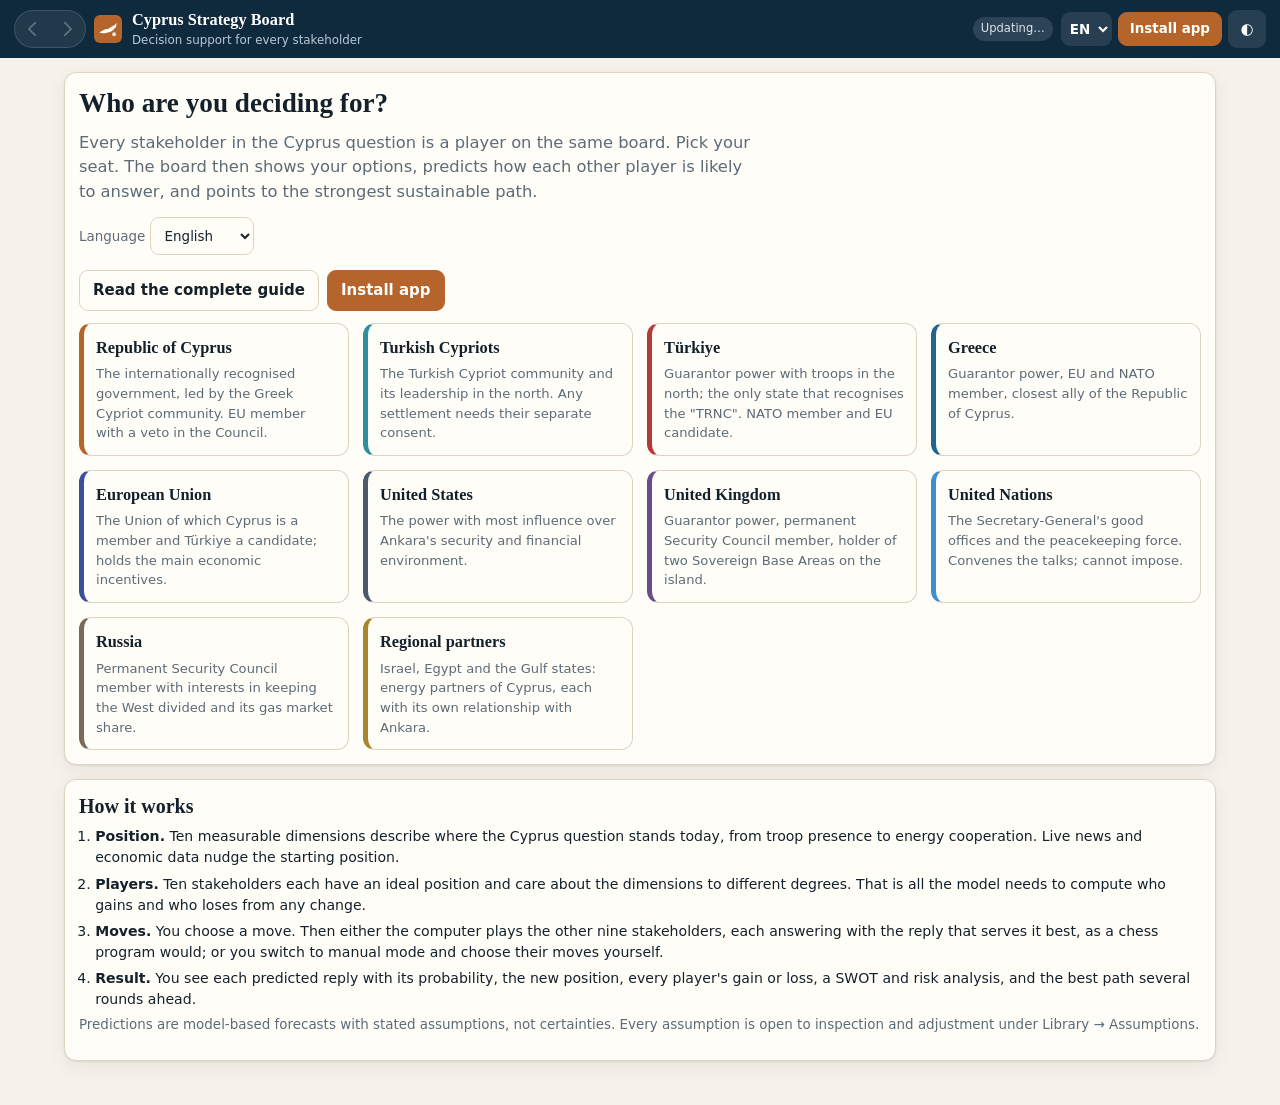
==== offline.html @ 285e2580 "Read nineteen newspapers and eight government sources directly, separate words from deeds, and let r" ====
<!doctype html>
<html lang="en">
<head>
<meta charset="utf-8">
<meta name="viewport" content="width=device-width, initial-scale=1, viewport-fit=cover">
<title>Cyprus Strategy Board — game-theory decision support</title>
<meta name="description" content="A decision-support board for every stakeholder in the Cyprus question. Choose a move, see how each other player is likely to answer, and find the most sustainable path.">
<meta name="theme-color" content="#0f2a3d">
<meta name="apple-mobile-web-app-capable" content="yes">
<meta name="mobile-web-app-capable" content="yes">
<meta name="apple-mobile-web-app-title" content="Cyprus Board">
<meta name="apple-mobile-web-app-status-bar-style" content="black-translucent">
<link rel="icon" href="[data-uri]">
<style>:root{
  --bg:#f6f2ea;--panel:#fffdf8;--panel2:#f0eadd;--ink:#14212b;--mute:#5d6b76;--line:#ddd3c1;
  --brand:#0f2a3d;--accent:#b5652b;--accent-ink:#fff;--good:#1f7a5a;--bad:#b23a3a;--warn:#a97412;--info:#22648f;
  --ally:#1f7a5a;--opp:#b23a3a;--swing:#8a7a4d;--shadow:0 1px 2px rgba(20,33,43,.08),0 6px 20px rgba(20,33,43,.06);
  --r:12px;--sans:system-ui,-apple-system,"Segoe UI",Roboto,"Helvetica Neue",Arial,sans-serif;--serif:"Iowan Old Style","Palatino Linotype",Palatino,Georgia,serif;
}
:root[data-theme="dark"]{
  --bg:#0c1820;--panel:#13242f;--panel2:#1a3040;--ink:#ecf1f4;--mute:#9db0bd;--line:#29414f;
  --brand:#0a1a24;--accent:#e08a4a;--accent-ink:#1b0f05;--good:#4fc79a;--bad:#f0807c;--warn:#e6b450;--info:#6db7e6;
  --ally:#4fc79a;--opp:#f0807c;--swing:#c9b987;--shadow:0 1px 2px rgba(0,0,0,.4),0 8px 24px rgba(0,0,0,.3);
}
@media (prefers-color-scheme:dark){:root:not([data-theme="light"]){
  --bg:#0c1820;--panel:#13242f;--panel2:#1a3040;--ink:#ecf1f4;--mute:#9db0bd;--line:#29414f;
  --brand:#0a1a24;--accent:#e08a4a;--accent-ink:#1b0f05;--good:#4fc79a;--bad:#f0807c;--warn:#e6b450;--info:#6db7e6;
  --ally:#4fc79a;--opp:#f0807c;--swing:#c9b987;--shadow:0 1px 2px rgba(0,0,0,.4),0 8px 24px rgba(0,0,0,.3);
}}
*{box-sizing:border-box}
html{-webkit-text-size-adjust:100%;scroll-behavior:smooth}
body.has-sheet{overflow:hidden}
body{margin:0;background:var(--bg);color:var(--ink);font:15px/1.5 var(--sans);padding-bottom:calc(64px + env(safe-area-inset-bottom))}
h1,h2,h3{font-family:var(--serif);line-height:1.2;margin:0 0 .4em;text-wrap:balance}
h1{font-size:1.7rem}h2{font-size:1.25rem}h3{font-size:1.02rem}
p{margin:.3em 0 .8em}a{color:var(--info);overflow-wrap:anywhere}li,p,td{overflow-wrap:anywhere}
button{font:inherit;color:inherit;cursor:pointer}
small,.mute{color:var(--mute)}
.num{font-variant-numeric:tabular-nums}

.top{position:sticky;top:0;z-index:30;display:flex;align-items:center;justify-content:space-between;gap:8px;
  padding:8px 14px;padding-top:calc(8px + env(safe-area-inset-top));background:var(--brand);color:#fff}
.brand{display:flex;align-items:center;gap:10px;background:none;border:0;color:#fff;text-align:left;padding:0;min-width:0}
.brand span{display:flex;flex-direction:column;min-width:0}
.brand b{font-family:var(--serif);font-size:1.02rem;white-space:nowrap}
.brand small{color:#b9cad6;font-size:.74rem;white-space:nowrap;overflow:hidden;text-overflow:ellipsis}
.top-actions{display:flex;align-items:center;gap:6px;flex-shrink:0}
.navarrows{display:flex;gap:4px;flex-shrink:0}
.navarrows .btn.icon{width:34px;min-height:34px;font-size:1.05rem}
.brand{flex:1}
.pager{display:flex;justify-content:space-between;gap:10px;margin-top:6px}
.pager .btn{flex:1;max-width:48%}
.lang{min-height:34px;padding:4px 4px;font-size:.84rem;font-weight:600;border-radius:9px;border:1px solid transparent;background:rgba(255,255,255,.1);color:#fff;flex-shrink:0}
.lang option{color:var(--ink);background:var(--panel)}
.top #installBtn{white-space:nowrap;overflow:hidden;text-overflow:ellipsis;flex-shrink:0}
.top .pill{min-width:0;overflow:hidden;text-overflow:ellipsis;flex-shrink:30}.top-actions .btn.icon{flex-shrink:0}
.brand b{overflow:hidden;text-overflow:ellipsis}
@media (min-width:561px){.brand{flex:1 1 auto}}
.langrow{margin:.2em 0 1em}
@media (max-width:560px){.top .pill{display:none}.brand small{display:none}.brand svg{display:none}
  .top{gap:6px;padding-left:10px;padding-right:10px}.top-actions{gap:4px;min-width:0;flex-shrink:1}
  .brand b{white-space:normal;font-size:.86rem;line-height:1.1;display:block}.top #installBtn{max-width:30vw;padding:5px 8px;flex-shrink:1;min-width:0}}
.pill{font-size:.72rem;padding:3px 8px;border-radius:99px;background:rgba(255,255,255,.12);color:#dbe6ee;white-space:nowrap}
.pill.off{background:#7a4a14;color:#ffe2b8}

.btn{border:1px solid var(--line);background:var(--panel);border-radius:9px;padding:8px 13px;min-height:38px;font-weight:600}
.btn:hover{border-color:var(--accent)}
.btn.accent{background:var(--accent);border-color:var(--accent);color:var(--accent-ink)}
.btn.ghost{background:transparent}
.btn.small{padding:4px 10px;min-height:30px;font-size:.84rem}
.btn.icon{width:38px;padding:0;background:rgba(255,255,255,.1);border-color:transparent;color:#fff}
.btn[disabled]{opacity:.5;cursor:not-allowed}
.top .btn.accent{min-height:34px;padding:5px 11px;font-size:.84rem}
:focus-visible{outline:2px solid var(--accent);outline-offset:2px}

.tabs{position:fixed;left:0;right:0;bottom:0;z-index:40;display:flex;background:var(--panel);border-top:1px solid var(--line);
  padding-bottom:env(safe-area-inset-bottom)}
.tabs button{flex:1;border:0;background:none;padding:8px 2px 7px;font-size:.7rem;color:var(--mute);display:flex;flex-direction:column;align-items:center;gap:2px;min-height:56px}
.tabs button i{font-style:normal;font-size:1.2rem;line-height:1}
.tabs button[aria-current="page"]{color:var(--accent);font-weight:700}

main{max-width:1180px;margin:0 auto;padding:14px 14px 30px;outline:0}
.loading{padding:3rem 0;text-align:center;color:var(--mute)}
.card{background:var(--panel);border:1px solid var(--line);border-radius:var(--r);padding:14px;box-shadow:var(--shadow);margin-bottom:14px}
.card>h2:first-child,.card>h3:first-child{margin-top:0}
.card.intro{border-left:5px solid var(--accent)}.card.intro .lead{color:var(--ink);margin-bottom:.4em}
.grid{display:grid;gap:14px}
.row{display:flex;gap:8px;align-items:center;flex-wrap:wrap}
.between{justify-content:space-between}
.lead{font-size:1.02rem;color:var(--mute);max-width:65ch}
.tag{display:inline-block;font-size:.7rem;font-weight:700;letter-spacing:.03em;text-transform:uppercase;padding:2px 7px;border-radius:5px;background:var(--panel2);color:var(--mute)}
.tag.good{background:color-mix(in srgb,var(--good) 18%,transparent);color:var(--good)}
.tag.bad{background:color-mix(in srgb,var(--bad) 18%,transparent);color:var(--bad)}
.tag.warn{background:color-mix(in srgb,var(--warn) 20%,transparent);color:var(--warn)}
.tag.info{background:color-mix(in srgb,var(--info) 18%,transparent);color:var(--info)}
.good{color:var(--good)}.bad{color:var(--bad)}.warn{color:var(--warn)}
.help{font-size:.84rem;color:var(--mute)}
details.explain{font-size:.88rem;color:var(--mute);margin:.2em 0 .6em}
details.explain summary{cursor:pointer;color:var(--info);font-weight:600}

/* stakeholder picker */
.pick{grid-template-columns:repeat(auto-fill,minmax(210px,1fr))}
.pcard{text-align:left;background:var(--panel);border:1px solid var(--line);border-left:5px solid var(--c);border-radius:var(--r);padding:12px;display:flex;flex-direction:column;gap:4px;min-height:104px}
.pcard:hover{box-shadow:var(--shadow);border-color:var(--c)}
.pcard b{font-family:var(--serif);font-size:1.02rem}
.pcard span{font-size:.82rem;color:var(--mute)}

/* board */
.board{grid-template-columns:1fr}
.status{display:grid;grid-template-columns:1fr;gap:10px}
.outcome{display:flex;gap:12px;align-items:center}
.outcome .badge{flex-shrink:0;width:54px;height:54px;border-radius:12px;display:grid;place-items:center;font-size:1.6rem;background:var(--panel2)}
.evalbar{height:14px;border-radius:7px;background:color-mix(in srgb,var(--opp) 55%,var(--panel2));overflow:hidden;position:relative}
.evalbar i{display:block;height:100%;background:var(--ally);transition:width .4s}
.evalbar::after{content:"";position:absolute;left:50%;top:0;bottom:0;width:2px;background:var(--panel)}
.gauges{display:grid;gap:9px}
.g{display:grid;grid-template-columns:1fr;gap:2px}
.g .gl{display:flex;justify-content:space-between;font-size:.84rem;gap:8px}
.g .gl b{font-weight:600}
.track{position:relative;height:10px;border-radius:5px;background:var(--panel2)}
.track .fill{position:absolute;left:0;top:0;bottom:0;border-radius:5px;background:var(--info);opacity:.85;transition:width .4s}
.track .ghost{position:absolute;top:-2px;bottom:-2px;border-radius:5px;opacity:.9}
.track .ghost.up{background:var(--good)}.track .ghost.down{background:var(--bad)}
.track .ideal{position:absolute;top:-4px;width:0;height:0;border-left:5px solid transparent;border-right:5px solid transparent;border-top:7px solid var(--accent);transform:translateX(-5px)}
.g .ends{display:flex;justify-content:space-between;font-size:.68rem;color:var(--mute)}
.chips{display:flex;flex-wrap:wrap;gap:6px}
.chip{display:inline-flex;align-items:center;gap:6px;border:1px solid var(--line);border-radius:99px;padding:3px 10px 3px 4px;font-size:.8rem;background:var(--panel)}
.chip i{width:20px;height:20px;border-radius:50%;background:var(--c);display:grid;place-items:center;color:#fff;font-style:normal;font-size:.6rem;font-weight:700}
.chip.ally{border-color:var(--ally)}.chip.opp{border-color:var(--opp)}
.chip em{font-style:normal;font-weight:700}
.chip.ally em{color:var(--ally)}.chip.opp em{color:var(--opp)}.chip.swing em{color:var(--swing)}

.moves{display:grid;gap:8px}
.mv{display:grid;grid-template-columns:1fr auto;gap:4px 10px;align-items:center;text-align:left;width:100%;background:var(--panel);border:1px solid var(--line);border-radius:10px;padding:10px 12px}
.mv:hover{border-color:var(--accent)}
.mv.sel{border-color:var(--accent);box-shadow:0 0 0 2px color-mix(in srgb,var(--accent) 35%,transparent)}
.mv.locked{opacity:.55}
.mv b{font-weight:650}
.mv .sub{grid-column:1/-1;font-size:.8rem;color:var(--mute)}
.mv .sc{font-weight:700;font-variant-numeric:tabular-nums;white-space:nowrap}
.mv.best{border-left:5px solid var(--good)}
.bar{height:5px;border-radius:3px;background:var(--panel2);grid-column:1/-1;overflow:hidden}
.bar i{display:block;height:100%}
.filter{display:flex;gap:6px;overflow-x:auto;padding-bottom:4px;scrollbar-width:thin}
.filter button{white-space:nowrap;border:1px solid var(--line);background:var(--panel);border-radius:99px;padding:5px 12px;font-size:.82rem}
.filter button[aria-pressed="true"]{background:var(--ink);color:var(--bg);border-color:var(--ink)}
.history{font-size:.86rem;margin:0;padding-left:1.4em}
.history li{margin-bottom:5px}

/* detail sheet */
.sheet{position:fixed;inset:0;z-index:50;background:var(--bg);overflow-y:auto;transform:translateY(102%);transition:transform .25s;padding:0 14px calc(90px + env(safe-area-inset-bottom));visibility:hidden}
.sheet.open{transform:none;visibility:visible}
.sheet .shead{position:sticky;top:0;background:var(--bg);padding:calc(10px + env(safe-area-inset-top)) 0 8px;display:flex;justify-content:space-between;gap:10px;align-items:flex-start;z-index:2;border-bottom:1px solid var(--line);margin-bottom:12px}
.sheet .sfoot{position:fixed;left:0;right:0;bottom:0;padding:10px 14px calc(10px + env(safe-area-inset-bottom));background:var(--panel);border-top:1px solid var(--line);display:flex;gap:8px;z-index:3}
.sheet .sfoot .btn{flex:1}
.reply{display:grid;grid-template-columns:auto 1fr auto;gap:2px 10px;padding:9px 0;border-bottom:1px solid var(--line);align-items:start}
.reply:last-child{border-bottom:0}
.reply .av{width:30px;height:30px;border-radius:50%;background:var(--c);color:#fff;display:grid;place-items:center;font-size:.66rem;font-weight:700}
.reply .alt{grid-column:2/-1;font-size:.78rem;color:var(--mute)}
.reply .pr{font-weight:700;font-variant-numeric:tabular-nums}
.fx{display:flex;flex-wrap:wrap;gap:5px}
.fx span{font-size:.76rem;padding:2px 7px;border-radius:5px;background:var(--panel2);font-variant-numeric:tabular-nums}
.fx .up{color:var(--good)}.fx .down{color:var(--bad)}
.pay{display:grid;grid-template-columns:auto 1fr auto;gap:5px 9px;align-items:center;font-size:.84rem}
.pay .pb{height:10px;background:var(--panel2);border-radius:5px;position:relative;overflow:hidden}
.pay .pb i{position:absolute;top:0;bottom:0}
.pay .pb::after{content:"";position:absolute;left:50%;top:0;bottom:0;width:1px;background:var(--mute)}

/* analysis */
.swot{display:grid;grid-template-columns:1fr;gap:10px}
.swot>div{border-radius:10px;padding:11px 12px;border:1px solid var(--line);background:var(--panel)}
.swot h3{display:flex;align-items:center;gap:7px}
.swot ul,.list{margin:0;padding-left:1.15em;font-size:.88rem}
.swot li,.list li{margin-bottom:5px}
.swot .s{border-top:4px solid var(--good)}.swot .w{border-top:4px solid var(--warn)}.swot .o{border-top:4px solid var(--info)}.swot .t{border-top:4px solid var(--bad)}
.tblwrap{overflow-x:auto;-webkit-overflow-scrolling:touch}
table{border-collapse:collapse;width:100%;font-size:.84rem}
th,td{border:1px solid var(--line);padding:6px 8px;text-align:left;vertical-align:top}
th{background:var(--panel2);font-weight:650}
td.c{text-align:center;font-variant-numeric:tabular-nums;white-space:nowrap}
td.ne{background:color-mix(in srgb,var(--good) 20%,transparent);font-weight:700}
.stack{display:flex;height:26px;border-radius:7px;overflow:hidden;background:var(--panel2)}
.stack i{display:block;height:100%}
.legend{display:flex;flex-wrap:wrap;gap:4px 14px;font-size:.82rem;margin-top:7px}
.legend i{display:inline-block;width:10px;height:10px;border-radius:2px;margin-right:5px}
.torn{display:grid;grid-template-columns:minmax(90px,150px) 1fr auto;gap:5px 8px;align-items:center;font-size:.82rem}
.torn .tb{height:12px;position:relative;background:var(--panel2);border-radius:3px}
.torn .tb i{position:absolute;top:0;bottom:0;border-radius:3px}
.steps{list-style:none;margin:0;padding:0;counter-reset:st}
.steps>li{counter-increment:st;position:relative;padding:0 0 16px 40px}
.steps>li::before{content:counter(st);position:absolute;left:0;top:0;width:28px;height:28px;border-radius:50%;background:var(--accent);color:var(--accent-ink);display:grid;place-items:center;font-weight:700;font-size:.86rem}
.steps>li::after{content:"";position:absolute;left:13px;top:30px;bottom:2px;width:2px;background:var(--line)}
.steps>li:last-child::after{display:none}
.seg{display:inline-flex;border:1px solid var(--line);border-radius:9px;overflow:hidden;background:var(--panel)}
.seg button{border:0;background:none;padding:7px 12px;font-size:.84rem;min-height:36px}
.seg button[aria-pressed="true"]{background:var(--ink);color:var(--bg)}
select,input[type=search],input[type=text]{font:inherit;color:var(--ink);background:var(--panel);border:1px solid var(--line);border-radius:9px;padding:8px 10px;min-height:38px;max-width:100%}
input[type=range]{width:100%;accent-color:var(--accent)}
.news{list-style:none;margin:0;padding:0}
.news li{padding:9px 0;border-bottom:1px solid var(--line)}
.news a{color:var(--ink);font-weight:600;text-decoration:none}
.news a:hover{text-decoration:underline}
.kv{display:grid;grid-template-columns:repeat(auto-fit,minmax(130px,1fr));gap:10px}
.kv div{background:var(--panel2);border-radius:9px;padding:9px 11px}
.kv b{display:block;font-size:1.25rem;font-family:var(--serif);font-variant-numeric:tabular-nums}
.kv span{font-size:.76rem;color:var(--mute)}
.spark{width:100%;height:46px;display:block}
.lib-item{border-bottom:1px solid var(--line);padding:10px 0}
.lib-item summary{cursor:pointer;font-weight:650;list-style-position:outside}
.lib-item .meta{font-size:.78rem;color:var(--mute)}
.adj{display:grid;grid-template-columns:minmax(110px,170px) 1fr 3ch;gap:4px 10px;align-items:center;font-size:.84rem}

.modal{position:fixed;inset:0;z-index:60;background:rgba(8,16,22,.6);display:grid;place-items:center;padding:16px}
.modal[hidden]{display:none}
.modal .box{background:var(--panel);border-radius:14px;max-width:560px;width:100%;max-height:88vh;overflow:auto;padding:18px;box-shadow:var(--shadow)}
.toast{position:fixed;left:50%;bottom:calc(76px + env(safe-area-inset-bottom));transform:translateX(-50%);background:var(--ink);color:var(--bg);padding:9px 16px;border-radius:99px;z-index:70;font-size:.88rem;max-width:92vw;text-align:center}
.toast[hidden]{display:none}

@media (min-width:720px){
  .swot{grid-template-columns:1fr 1fr}
  .status{grid-template-columns:1.1fr 1fr}
  .two{grid-template-columns:1fr 1fr}
}
@media (min-width:1000px){
  body,body.has-sheet{padding-bottom:0;overflow:auto}
  .tabs{position:sticky;top:54px;bottom:auto;border-top:0;border-bottom:1px solid var(--line);justify-content:center;gap:4px;padding:0 12px}
  .tabs button{flex:none;flex-direction:row;gap:7px;font-size:.9rem;padding:10px 16px;min-height:44px}
  .tabs button[aria-current="page"]{box-shadow:inset 0 -3px 0 var(--accent)}
  .sheet{position:fixed;top:106px;right:14px;left:auto;bottom:10px;width:440px;transform:none;visibility:visible;background:none;padding:0 4px 0 0;display:none;z-index:20}
  .sheet.open{display:block}
  .sheet .shead{background:var(--bg);padding-top:0}
  .sheet .sfoot{position:sticky;bottom:0;border:1px solid var(--line);border-radius:10px;margin-top:10px}
  .toast{bottom:24px}
  body.has-sheet main{margin-right:470px;margin-left:max(14px,calc((100vw - 1650px)/2))}
}
@media print{
  .top,.tabs,.sheet .sfoot,.btn,.filter,.toast,.modal{display:none!important}
  body{background:#fff;color:#000;padding:0}
  .card{box-shadow:none;break-inside:avoid}
  .sheet{position:static;transform:none;visibility:visible;display:block}
}
@media (prefers-reduced-motion:reduce){*{transition:none!important;scroll-behavior:auto!important}}

/* back / forward: one pill, two round chevron buttons */
.navarrows{gap:2px;padding:3px;border-radius:99px;background:rgba(255,255,255,.07);box-shadow:inset 0 0 0 1px rgba(255,255,255,.14)}
.navarrows .btn.icon{position:relative;width:32px;height:32px;min-height:32px;padding:0;border:0;border-radius:50%;background:transparent;font-size:0;transition:background .15s,transform .1s,opacity .15s}
.navarrows .btn.icon::before{content:"";position:absolute;left:50%;top:50%;width:9px;height:9px;border-left:2.5px solid #fff;border-bottom:2.5px solid #fff;border-radius:1.5px;transform:translate(-30%,-50%) rotate(45deg)}
.navarrows #navFwd::before{transform:translate(-70%,-50%) rotate(-135deg)}
.navarrows .btn.icon:not(:disabled):hover{background:var(--accent)}
.navarrows .btn.icon:not(:disabled):active{transform:scale(.9)}
.navarrows .btn.icon:disabled{opacity:.3}

/* phones: the install button becomes a download icon so longer languages fit */
@media (max-width:560px){
  .top #installBtn{font-size:0;width:40px;min-width:40px;padding:0;position:relative}
  .top #installBtn::before{content:"";position:absolute;left:50%;top:50%;width:14px;height:9px;margin:-1px 0 0 -9px;border:2.5px solid currentColor;border-top:0;border-radius:0 0 4px 4px}
  .top #installBtn::after{content:"";position:absolute;left:50%;top:50%;width:8px;height:8px;margin:-11px 0 0 -5.5px;border-right:2.5px solid currentColor;border-bottom:2.5px solid currentColor;transform:rotate(45deg)}
}

/* previous / next page buttons at the foot of every page */
.pager{display:flex;justify-content:space-between;gap:12px;margin-top:10px}
.pager .pg{flex:1;max-width:49%;display:flex;align-items:center;gap:12px;padding:10px 14px;border:1px solid var(--line);border-radius:14px;background:var(--panel);box-shadow:var(--shadow);text-align:left;transition:border-color .15s,transform .1s,box-shadow .15s}
.pager .pg.next{flex-direction:row-reverse;text-align:right;margin-left:auto}
.pager .pg span{display:flex;flex-direction:column;min-width:0}
.pager .pg small{font-size:.7rem;letter-spacing:.06em;text-transform:uppercase;color:var(--mute)}
.pager .pg b{font-family:var(--serif);font-size:1rem;line-height:1.2;overflow-wrap:anywhere}
.pager .pg i{flex-shrink:0;position:relative;width:38px;height:38px;border-radius:50%;background:var(--panel2);transition:background .15s}
.pager .pg.next i{background:var(--accent)}
.pager .pg i::before{content:"";position:absolute;left:50%;top:50%;width:10px;height:10px;border-left:2.5px solid var(--ink);border-bottom:2.5px solid var(--ink);border-radius:1.5px;transform:translate(-30%,-50%) rotate(45deg)}
.pager .pg.next i::before{border-color:var(--accent-ink);transform:translate(-70%,-50%) rotate(-135deg)}
.pager .pg:hover{border-color:var(--accent);box-shadow:0 2px 4px rgba(20,33,43,.1),0 10px 26px rgba(20,33,43,.1)}
.pager .pg:hover i{background:var(--accent)}
.pager .pg:hover i::before{border-color:var(--accent-ink)}
.pager .pg:active{transform:scale(.98)}
@media print{.pager{display:none}}

/* use the width: no card is left with a blank lower half */
.stcol{display:flex;flex-direction:column;gap:14px;min-width:0}
.stcol>.card{margin-bottom:0}
.stcol>.card:last-child{flex:1}
.status{align-items:stretch;margin-bottom:14px}
.status>.card{margin-bottom:0}
.grid.two{align-items:stretch}
.grid.two>.card{margin-bottom:0}
.grid.two{margin-bottom:14px}
@media (min-width:1000px){
  .status{grid-template-columns:minmax(0,1fr) minmax(0,1.15fr)}
  .pick{grid-template-columns:repeat(auto-fill,minmax(230px,1fr))}
  .moves{grid-template-columns:1fr 1fr}
  body.has-sheet .moves{grid-template-columns:1fr}
  .guide-sec p,.guide-sec .list{max-width:90ch}
}
@media (min-width:1300px){main{max-width:1320px}}
.rec-desk{display:none}
.card.intro .lead{max-width:none}
@media (min-width:1000px){.rec-desk{display:block}.rec-mob{display:none}}

/* small control to leave a wrongly sorted headline out */
button.x{border:1px solid var(--line);background:none;color:var(--mute);border-radius:50%;width:22px;height:22px;line-height:1;font-size:.9rem;padding:0;vertical-align:middle}
button.x:hover{border-color:var(--bad);color:var(--bad)}
@media print{button.x{display:none}}
</style>
</head>
<body>
<header class="top">
  <div class="navarrows">
    <button id="navBack" class="btn icon" data-a="back" aria-label="Back to the previous page" title="Back" disabled>←</button>
    <button id="navFwd" class="btn icon" data-a="fwd" aria-label="Forward to the next page" title="Forward" disabled>→</button>
  </div>
  <button class="brand" data-a="home" aria-label="Cyprus Strategy Board, choose stakeholder">
    <svg viewBox="0 0 32 32" width="28" height="28" aria-hidden="true"><rect width="32" height="32" rx="7" fill="#b5652b"/><path d="M6 20c3-1 5-4 9-4 3 0 4-3 8-4l3-3-1 5c-2 1-3 4-6 5-4 1-8 3-13 1z" fill="#fff"/><circle cx="23" cy="22" r="2.2" fill="#fff" opacity=".85"/></svg>
    <span><b>Cyprus Strategy Board</b><small id="who">Decision support for every stakeholder</small></span>
  </button>
  <span id="net" class="pill" title="Connection and data freshness"></span>
  <div class="top-actions">
    <select id="lang" class="lang" data-c="lang" aria-label="Language" title="Language"><option value="en">EN</option><option value="el">ΕΛ</option><option value="tr">TR</option></select>
    <button id="installBtn" class="btn accent" data-a="install">Install app</button>
    <button class="btn icon" data-a="theme" aria-label="Switch light or dark theme" title="Light / dark">◐</button>
  </div>
</header>
<nav class="tabs" id="tabs" aria-label="Sections"></nav>
<main id="view" tabindex="-1"><p class="loading" id="boot">Setting up the board…</p></main>
<aside id="sheet" class="sheet" aria-live="polite"></aside>
<div id="modal" class="modal" hidden></div>
<div id="toast" class="toast" hidden></div>
<noscript><p style="padding:2rem">This tool needs JavaScript switched on to run its simulations.</p></noscript>
<script>window.KNOWLEDGE={"docs":[{"title":"Bridging Divides: A Vision for a Unified Cyprus (October 2024)","thesis":"A comprehensive settlement built on mutual dependency: a Federal Cypriot Union of two autonomous regions, a shared economic zone and shared gas revenue, a multilateral peace treaty with international guarantees, permanent neutrality, grassroots reconciliation, institutional power-sharing, and renewed EU accession talks for Türkiye as the incentive.","strategies":[{"t":"Federal Cypriot Union with autonomous regions","a":"Republic of Cyprus, Turkish Cypriots, Türkiye, EU, UN","c":"legal","s":"A Federal Republic of Cyprus in which the north and the south are semi-autonomous regions running their own local government, culture, education and social policy, while the federal government handles foreign policy, defence and economic coordination.","w":"","x":[],"b":["Preserves the identity of both communities and prevents either dominating the other","Turkish Cypriots keep self-government and a guaranteed role in the unified state","Unity without division or foreign military presence"],"r":[],"m":[]},{"t":"Bi-communal Economic Zone (BEZ)","a":"Republic of Cyprus, Turkish Cypriots, Türkiye, EU, UN","c":"economic","s":"A shared economic zone between north and south, supported by the EU, offering tax incentives, financial stability and one legal environment to investors. Revenue is split evenly between the two regions to fund public services and infrastructure.","w":"","x":[],"b":["Creates a mutual economic interest that rewards stability","Access to EU markets and jobs for Turkish Cypriots","More trade and investment for Greek Cypriots","Türkiye gains business opportunities in the zone"],"r":[],"m":[]},{"t":"Internationally monitored peace accord under a multilateral treaty","a":"Republic of Cyprus, Turkish Cypriots, Türkiye, EU, UN","c":"security","s":"A legally binding multilateral treaty guaranteeing the territorial integrity of Cyprus and ruling out future occupation or territorial claims, backed by the EU, UN, NATO and the United States, with compliance monitoring, agreed diplomatic and economic responses to violations, and international peacekeepers during a set transition.","w":"","x":[],"b":["Binding on all parties under international law","Security guarantees for Turkish Cypriots during and after reunification","Improved EU relations for Türkiye"],"r":[],"m":[]},{"t":"Joint natural resources exploration and revenue sharing","a":"Republic of Cyprus, Turkish Cypriots, Türkiye, EU, UN","c":"energy","s":"A Cypriot–Turkish consortium manages offshore gas exploration in Cypriot waters, with profits shared among Türkiye, the Republic of Cyprus and the north.","w":"","x":[],"b":["Turns a source of conflict into an incentive to cooperate","A direct revenue share for Turkish Cypriots","Energy access for Türkiye","Avoids future disputes over energy rights"],"r":[],"m":[]},{"t":"Long-term military neutrality","a":"Republic of Cyprus, Turkish Cypriots, Türkiye, EU, UN","c":"security","s":"Cyprus becomes a permanently neutral state with no foreign bases or troops, all foreign forces withdraw, and its security is guaranteed by the UN, EU and NATO.","w":"","x":[],"b":["De-escalates military tension","Security for Turkish Cypriots without a Turkish military presence","Removes the fear of future confrontation"],"r":[],"m":[]},{"t":"Cultural and educational exchange programmes","a":"Republic of Cyprus, Turkish Cypriots, Türkiye, EU, UN","c":"societal","s":"EU-supported bicommunal programmes: shared cultural projects, language learning and joint school curricula, so that future generations grow up with a balanced view of a shared history.","w":"","x":[],"b":["Reconciliation at the grassroots","Cultural identity of both communities respected"],"r":[],"m":[]},{"t":"Institutionalised power-sharing in governance","a":"Republic of Cyprus, Turkish Cypriots, Türkiye, EU, UN","c":"legal","s":"Formal power-sharing with guaranteed representation of Turkish Cypriots in government, the judiciary and public institutions, so that neither community dominates politically.","w":"","x":[],"b":["Constitutional protection against political marginalisation","A stable and inclusive government"],"r":[],"m":[]},{"t":"Non-aggression and mutual respect clause with an EU track for Türkiye","a":"Republic of Cyprus, Turkish Cypriots, Türkiye, EU, UN","c":"diplomatic","s":"Cyprus and Türkiye sign a non-aggression pact renouncing territorial claims and committing to peaceful coexistence. In return the EU facilitates accelerated accession talks for Türkiye, contingent on successful reunification.","w":"","x":[],"b":["A formal commitment to long-term peace","A powerful incentive for Türkiye to support reunification","A unified Cyprus within the EU, free of military tension"],"r":[],"m":[]}],"games":[],"phases":[]},{"title":"Reunification of Cyprus: A Vision for Peace and Prosperity (October 2024)","thesis":"Reunification can be made attractive to all sides by aligning Türkiye's and Turkish Cypriots' economic and security interests with it: economic integration, federal autonomy, shared security, shared resources and a role for Cyprus in EU–Türkiye relations.","strategies":[{"t":"Economic integration as a bridge","a":"Republic of Cyprus, Turkish Cypriots, Türkiye, EU","c":"economic","s":"A joint economic zone linking north and south with Turkish investment and EU support; a Cyprus–Türkiye trade and investment agreement with the north as a hub and access for Turkish Cypriots to both markets.","w":"","x":[],"b":[],"r":[],"m":[]},{"t":"Turkish Cypriot autonomy within a federal system","a":"Republic of Cyprus, Turkish Cypriots, Türkiye, EU","c":"legal","s":"A federal republic with two semi-autonomous regions running education, culture and local economic policy, and a central government for defence, foreign and general economic policy.","w":"","x":[],"b":[],"r":[],"m":[]},{"t":"Joint security guarantee framework","a":"Republic of Cyprus, Turkish Cypriots, Türkiye, EU","c":"security","s":"A multinational peace and security framework including Türkiye, Cyprus, Greece and the EU, with a joint peacekeeping force until stability is assured, allowing a gradual Turkish military withdrawal.","w":"","x":[],"b":[],"r":[],"m":[]},{"t":"Cultural and language co-development","a":"Republic of Cyprus, Turkish Cypriots, Türkiye, EU","c":"societal","s":"Bilingual schooling in Greek and Turkish, shared cultural programmes and joint history projects presenting a balanced narrative.","w":"","x":[],"b":[],"r":[],"m":[]},{"t":"EU–Türkiye reconciliation with Cyprus at the centre","a":"Republic of Cyprus, Turkish Cypriots, Türkiye, EU","c":"diplomatic","s":"Cyprus helps unblock Türkiye's EU track in exchange for normalised relations, troop withdrawal and support for reunification.","w":"","x":[],"b":[],"r":[],"m":[]},{"t":"Natural resources sharing agreement","a":"Republic of Cyprus, Turkish Cypriots, Türkiye, EU","c":"energy","s":"A gas exploration and sharing agreement among Türkiye, Cyprus and the EU, with Turkish Cypriots receiving a direct share of proceeds.","w":"","x":[],"b":[],"r":[],"m":[]},{"t":"Cyprus as an international diplomacy hub","a":"Republic of Cyprus, Turkish Cypriots, Türkiye, EU","c":"diplomatic","s":"A reunified, neutral Cyprus hosts international mediation and conferences, with permanent Greek and Turkish missions.","w":"","x":[],"b":[],"r":[],"m":[]}],"games":[],"phases":[]},{"title":"Strategic Rebirth of Cyprus: A Game-Theoretic Blueprint to Regain Sovereignty (June 2025)","thesis":"The paper argues that the Republic of Cyprus can regain control of the Turkish-occupied north (about 36% of the island) and reunify under a bi-zonal, bi-communal federation without unilateral escalation, by running a 'mixed strategy' of nine parallel lines of effort (negotiated deal, defence modernisation, diaspora recruitment, neutral mediators, legal appeals, Turkish Cypriot outreach, a strategic economic asset, regional alliances, public diplomacy). Its game-theoretic core is payoff manipulation: steadily raise Turkey's material, legal, reputational and economic costs of the status quo or escalation while offering face-saving off-ramps (10-15% of offshore gas revenue, a 5,000-troop transitional presence for 5 years, Turkish Cypriot political equality with rotating presidency, 26-29% territory) so that 'limited concessions' becomes Turkey's best response. Turkish Cypriots are treated as the swing player to be detached from Ankara with immediate EU benefits, and the EU/UN as enforcers and mediators kept engaged by proactive diplomacy. The claimed stable outcome is a federal settlement with phased Turkish withdrawal over 5-10 years monitored by the UN/EU. Two further pillars are bolted on: a 'Fortress Cyprus' doctrine (terrain fortification, hardened infrastructure, codified neutrality, global financial custodianship) to make invasion strategically irrational, and a programme to make Cyprus indispensable by pioneering 'non-existent, essential goods' - Quantum Energy Storage Devices, VR Cultural Preservation Services and a Trustless Sovereign Diplomatic Blockchain.","strategies":[{"t":"B.1 Negotiate a Strategic Deal with Turkey","a":"Republic of Cyprus","c":"diplomatic","s":"In UN-led talks propose a federal settlement giving Turkey limited concessions in exchange for phased troop withdrawal: 10-15% of offshore gas revenues under a federal Cyprus (via a joint energy management framework with Turkey and Turkish Cypriots), a transitional Turkish security presence of 5,000 troops for 5 years (alternatively framed as a 90% troop reduction over 5 years tied to security guarantees for Turkish Cypriots), territorial adjustment leaving 26-29% for Turkish Cypriots, and guaranteed Turkish Cypriot political equality such as a rotating presidency. It works as a face-saving exit that makes limited concessions (LC) more attractive to Turkey than maintaining the status quo (MSQ) and makes refusal look obstructionist.","w":"Proposed in medium term (years 3-5); implemented long term (years 5-10)","x":[["Turkey","May demand excessive terms or insist on two states; predicted to accept limited concessions once status-quo costs rise"],["Greek Cypriot public","May oppose concessions such as revenue-sharing"],["UN/EU","Support a pragmatic solution"],["Turkish Cypriots","Reassured by political equality guarantees"]],"b":["Reunification and troop withdrawal","Nikos's legacy (A.2)","Undermines Turkey's justification for control","Gains UN and EU backing"],"r":["Domestic rejection","Turkey over-asks or stalls","Concessions entrench Turkish influence"],"m":["Public campaigns stressing long-term gains","Careful negotiation","Clear timelines"]},{"t":"B.2 Strengthen Military and Defence Capabilities","a":"Republic of Cyprus (with France, Israel, Greece, Egypt, EU)","c":"security","s":"Modernise the National Guard with defensive systems (anti-aircraft missiles, naval patrol vessels) through France or Israel, hold joint exercises with Greece, Israel and Egypt (including multinational naval drills in the EEZ), and seek EU funding for cybersecurity and border protection. The aim is deterrence without direct confrontation, forcing Turkey to rely on diplomacy rather than coercion.","w":"Medium term (years 3-5)","x":[["Turkey","May perceive build-up as provocative and respond with naval or military moves"],["EU/UN","Read it as a signal of resolve"]],"b":["Higher security (B.2)","Public confidence (A.1)","Stronger regional alliances"],"r":["Escalation","Limited capacity; Turkey's NATO membership restricts options"],"m":["Keep purely defensive","Pair with negotiation offers (B.1)"]},{"t":"B.3 Expand Military Recruitment with Incentives","a":"Republic of Cyprus (with Greece, EU)","c":"security","s":"Compensate for a small youth population by recruiting Greek Cypriot diaspora in the UK, Australia and the US and foreign nationals, offering citizenship benefits, salaries or financial incentives; train recruits with Greece using shared infrastructure; explore EU-backed volunteer programmes for security roles framed as an EU priority.","w":"Medium term (years 3-5)","x":[["Greek Cypriot public","Possible concern about reliance on non-Cypriots"]],"b":["Greater defence capacity and deterrence","Supports Nikos's leadership image"],"r":["High cost","Logistics of integrating foreign recruits","Domestic concerns"],"m":[]},{"t":"B.4 Engage Neutral Intermediaries for Negotiations","a":"Republic of Cyprus; UN; Norway/Canada/Qatar; UK","c":"diplomatic","s":"Ask Norway or Canada (neutrality) or Qatar (ties to Turkey) to broker UN-led talks under a framework with fixed timelines - 2 years to reach agreement and 5 years to implement - and involve the UK as guarantor power under the 1960 Treaty of Guarantee, leveraging its Akrotiri and Dhekelia bases. Deadlines and credible brokers reduce Turkey's payoff from stalling.","w":"Initiate in short term (years 1-2); 2-year negotiation plus 5-year implementation","x":[["Turkey","May insist on two-state solution and derail talks"],["UK","Engages as guarantor"]],"b":["International pressure on Turkey","Trust-building","Nikos's legacy"],"r":["Talks derailed","Mediator bias away from Cyprus's interests"],"m":[]},{"t":"B.5 Pursue International Legal and Diplomatic Appeals ('legal warfare')","a":"Republic of Cyprus; Greek Cypriot claimants","c":"legal","s":"Support Greek Cypriot property claims at the ECHR building on Loizidou v. Turkey (1996) to demand compensation or restitution; raise Turkey's settlement policy as a breach of Article 49 of the Geneva Convention at the UN Human Rights Council and seek investigations and resolutions; advocate EU sanctions on Turkish officials and companies involved in EEZ violations, property usurpation or northern abuses. Raises reputational and financial costs of occupation.","w":"Short term (years 1-2) for EU sanctions; ongoing","x":[["Turkey","Seeks to evade rulings and deflect resolutions"],["EU","Sanctions building on 2019 measures"]],"b":["Reinforces sovereignty and legal standing","Exposes violations","Pressures Turkey's EU ambitions"],"r":["Weak enforcement of ECHR rulings","UN action lacks teeth"],"m":["Publicise cases","Combine with sanctions"]},{"t":"B.6 Build Turkish Cypriot Support for Reunification","a":"Republic of Cyprus (with EU)","c":"societal","s":"Offer Turkish Cypriots immediate EU benefits - passports, trade access to EU markets via RoC ports such as Larnaca, education grants, healthcare access, investment in northern infrastructure under a reunification framework; fund intercommunal dialogue and media campaigns around a 'manifesto of unity'; engage pro-reunification leaders and civil society against Turkey-backed hardliners (Ersin Tatar named). Shifting Turkish Cypriot allegiance removes Turkey's justification and control.","w":"Short term (years 1-2), continuing","x":[["Turkish Cypriots","Predicted to shift to supporting reunification (SR)"],["Turkey","Counters with subsidies, media control and hardliner funding"],["TRNC hardliners","Resist"]],"b":["Weakens Turkey's grip","Integration goal","Legitimacy of unified state"],"r":["Turkish subsidies and political influence limit uptake","Hardline resistance"],"m":["Prioritise economic incentives and dialogue"]},{"t":"B.7 Develop a Strategic Economic Asset","a":"Republic of Cyprus (with Israel, Egypt, EU)","c":"economic","s":"Make Cyprus's stability an EU priority by becoming economically indispensable: accelerate offshore gas development with Israel and Egypt and supply the EU via the EastMed pipeline; invest in green technology (solar patents) or fintech; market Cyprus as a regional tech or logistics hub. Later chapters extend this to QESDs, VR preservation and TSDB.","w":"Medium term (years 3-5)","x":[["Turkey","EEZ disputes and naval interference may disrupt energy projects"],["EU","Greater protection of an indispensable supplier"]],"b":["Economic influence and EU standing","EU protection","Supports Nikos's tenure (A.3)"],"r":["High cost and long lead time","EEZ disruption"],"m":[]},{"t":"B.8 Strengthen Regional Alliances","a":"Republic of Cyprus; Greece; Israel; Egypt; France; US","c":"security","s":"Deepen trilateral energy agreements with Greece and Israel and advance the EastMed pipeline to lock in EU and US backing; conduct joint military and naval exercises with Egypt, France, Greece and Israel with intelligence-sharing; lobby the US (and UK) to mediate or support Cyprus as a stable energy partner. Creates a regional counterweight that pressures Turkey to negotiate to avoid isolation.","w":"Short term (years 1-2)","x":[["Turkey","May see alliances as provocative and escalate"],["US","Involvement may be limited by NATO dynamics"]],"b":["Security and resource exploitation","Reduced Turkish dominance"],"r":["Regional escalation","Limited US engagement"],"m":[]},{"t":"B.9 Public Diplomacy Campaign ('narrative domination')","a":"Republic of Cyprus; NGOs; UNESCO; diaspora","c":"information","s":"Global campaign highlighting Turkey's violations and Cyprus's humanitarian case: partner with NGOs and UNESCO to document cultural destruction and settler policy; produce media campaigns on displaced persons, missing persons, EEZ violations and migration instrumentalisation aimed at EU and US audiences; mobilise the diaspora to lobby foreign governments; also used at home to sell concessions.","w":"Short term (years 1-2), sustained","x":[["Turkey","Counter-narratives dilute impact"],["International audiences","Attention may wane amid competing crises"]],"b":["International sympathy and pressure","Counters fear tactics","Nikos's legacy"],"r":["International fatigue","Turkish counter-narratives"],"m":[]},{"t":"EU security measures in the EEZ: CSDP monitoring mission, EU naval presence and targeted sanctions on Turkish military officials","a":"Republic of Cyprus (requesting); EU","c":"security","s":"Push for an EU Common Security and Defence Policy mission or EU naval presence to monitor Cyprus's EEZ, framing Turkish naval operations as a threat to EU sovereignty, and request targeted EU sanctions on Turkish military officials involved in EEZ violations or northern militarisation.","w":"","x":[["Turkey","Potential EU backlash anticipated as a cost of its naval provocations"]],"b":["Raises cost of Turkish naval operations","Europeanises the EEZ dispute"],"r":[],"m":[]},{"t":"UN condemnation and reaffirmation of Resolutions 541 and 550","a":"Republic of Cyprus; UN General Assembly/Security Council/Human Rights Council","c":"diplomatic","s":"Use UNGA, UNSC and HRC sessions to frame the troop presence as a violation of Res. 541 (1983) and 550 (1984), obtain statements reaffirming the TRNC's illegality, and pass General Assembly resolutions reaffirming Cyprus's sovereignty and condemning Turkey; ask the Security Council to investigate potential use of the north for military operations.","w":"","x":[],"b":["Maintains international consensus against recognition","Neutralises Turkey's efforts in other forums"],"r":[],"m":[]},{"t":"UNESCO engagement to document and protect heritage in the north","a":"Republic of Cyprus; UNESCO","c":"information","s":"Partner with UNESCO to document and protect Greek Cypriot churches and archaeological landmarks in the north and launch a global campaign shaming Turkey for cultural destruction and Turkification (e.g. churches converted to mosques).","w":"","x":[],"b":["International sympathy","Reputational cost to Turkey"],"r":[],"m":[]},{"t":"Anti-terrorism monitoring of Turkish military activity in the north","a":"Republic of Cyprus; EU; US","c":"security","s":"Collaborate with the EU and US to monitor and publicise any Turkish military activity in the north that could support destabilising groups, framing it as a regional security threat, and run a media campaign aimed at EU and US audiences exposing Turkey's geopolitical manoeuvres.","w":"","x":[],"b":["Greater scrutiny of TRNC ports and Turkish logistics"],"r":[],"m":[]},{"t":"Engage Egypt and moderate Arab states (UAE, Saudi Arabia)","a":"Republic of Cyprus","c":"diplomatic","s":"Build diplomatic ties with Egypt and moderate Arab states opposed to Turkish regional overreach, offering energy cooperation to align them with Cyprus; deepen energy and defence agreements with Israel (EastMed, joint defence agreements).","w":"","x":[],"b":["Aligns regional powers against Turkey's launchpad strategy"],"r":[],"m":[]},{"t":"Affirm EEZ rights through joint projects, UNCLOS and international arbitration","a":"Republic of Cyprus; Greece; Israel; Egypt","c":"legal","s":"Affirm EEZ boundaries through joint energy projects and UNCLOS-based frameworks with Greece, Israel and Egypt, seek US and EU endorsement, and explore action at the ICJ or under UNCLOS to confirm maritime boundaries.","w":"","x":[],"b":["Secures resource rights"],"r":["Turkey is not a signatory to UNCLOS, limiting arbitration"],"m":[]},{"t":"Joint energy management framework offer","a":"Republic of Cyprus","c":"energy","s":"Propose a joint energy management framework with Turkey and Turkish Cypriots under a federal solution with revenue-sharing (10-15%) in exchange for Turkey respecting Cyprus's EEZ and withdrawing naval forces.","w":"","x":[["Turkey","Incentivised to cooperate rather than drill and patrol"],["Greek Cypriot public","May oppose energy-sharing"]],"b":["Converts energy from flashpoint to incentive"],"r":[],"m":[]},{"t":"EU trade restrictions on TRNC ports","a":"Republic of Cyprus (advocating); EU","c":"economic","s":"Advocate stricter EU controls on illegal trade through TRNC ports such as Kyrenia to cut Turkey's economic gains from northern assets.","w":"","x":[],"b":["Lower returns to occupation"],"r":[],"m":[]},{"t":"Publicise the reunification dividend versus TRNC stagnation","a":"Republic of Cyprus","c":"information","s":"Highlight the economic potential of a unified Cyprus (tourism, gas revenues) against the TRNC's stagnation under Turkish control to encourage Turkish Cypriot support.","w":"","x":[],"b":[],"r":[],"m":[]},{"t":"Expanded EU sanctions on Turkish energy companies and officials","a":"Republic of Cyprus (advocating); EU","c":"economic","s":"Push to expand EU sanctions on Turkish energy companies and officials involved in illegal drilling, building on the 2019 measures.","w":"Short term (years 1-2)","x":[],"b":["Raises cost of energy aggression"],"r":[],"m":[]},{"t":"Leverage the EU veto over accession, customs union and visa liberalisation","a":"Republic of Cyprus","c":"diplomatic","s":"Use Cyprus's EU membership to block Turkey's accession talks, customs union upgrade, visa liberalisation and other trade or accession benefits unless there is progress on reunification and Turkey abandons the two-state solution.","w":"","x":[["Turkey","Lobbies less-aligned states such as Hungary to dilute the veto"]],"b":["Reinforces EU leverage and unity"],"r":["EU-Turkey tension; partner fatigue"],"m":[]},{"t":"EU coalition-building with France, Germany and Greece","a":"Republic of Cyprus","c":"diplomatic","s":"Build coalitions with France, Germany and Greece to counter Turkish lobbying of less-aligned EU states and run campaigns in EU capitals presenting the occupation as a violation of EU principles; coordinate with Greece on joint EU proposals on migration and energy to resist Turkish bilateral pressure on Athens.","w":"","x":[],"b":["Sustained EU solidarity"],"r":[],"m":[]},{"t":"EU-funded development programmes for Turkish Cypriots that bypass Turkey","a":"Republic of Cyprus (advocating); EU","c":"economic","s":"Advocate EU-funded development projects in the north and for Turkish Cypriots under a reunification framework that bypass Ankara's control, offering an alternative to Turkish subsidies.","w":"","x":[],"b":["Reduces dependency on Turkey"],"r":[],"m":[]},{"t":"Border and maritime surveillance, Frontex deployment and EU-Cyprus migration management programme","a":"Republic of Cyprus; EU; Frontex","c":"security","s":"Strengthen border and maritime surveillance with EU funding and advanced technology, request a larger Frontex presence to monitor migration routes, and propose an EU-Cyprus (EU-funded) migration management programme for flows through the north so that EU interests align with Cyprus rather than Turkey.","w":"","x":[],"b":["Neutralises migration leverage","Stronger border security"],"r":[],"m":[]},{"t":"Block TRNC infrastructure links to EU ports","a":"Republic of Cyprus; EU","c":"legal","s":"Use EU authority to block TRNC infrastructure projects such as ferry links that could facilitate Schengen access, citing security risks.","w":"","x":[],"b":[],"r":[],"m":[]},{"t":"Expose Turkey's instrumentalisation of migration","a":"Republic of Cyprus","c":"information","s":"Publicise through diplomatic channels and media Turkey's use of migration as a political tool, pressing the EU to impose sanctions or countermeasures.","w":"","x":[],"b":[],"r":[],"m":[]},{"t":"Counter-narrative campaign and EU cybersecurity/counter-terrorism cooperation","a":"Republic of Cyprus; EU","c":"information","s":"Run a public diplomacy campaign in the EU and US refuting Turkish fear tactics and presenting Cyprus as stable and a contributor to regional security (energy hub); advocate EU cybersecurity and counter-terrorism cooperation in Cyprus so it is seen as a bulwark against instability.","w":"","x":[],"b":[],"r":[],"m":[]},{"t":"Expanded UNFICYP mandate","a":"Republic of Cyprus (requesting); UN","c":"security","s":"Request an expanded mandate for the UN Peacekeeping Force in Cyprus to monitor activities in the north.","w":"","x":[],"b":[],"r":[],"m":[]},{"t":"Lobby the US and UK as NATO allies to restrain Turkey","a":"Republic of Cyprus","c":"diplomatic","s":"Lobby the US and UK to press Turkey to refrain from provocative actions, citing NATO's interest in regional stability; more broadly build ties with the US, UK and Russia to diversify support.","w":"","x":[],"b":[],"r":[],"m":[]},{"t":"National dialogue to build Greek Cypriot consensus","a":"Republic of Cyprus","c":"societal","s":"Launch a national dialogue to unify Greek Cypriot parties around a federal solution, stressing economic benefits (gas revenues, tourism) and humanitarian gains (property restitution).","w":"","x":[],"b":["Internal unity","Resilience to disinformation"],"r":[],"m":[]},{"t":"Transparent UN-led negotiations","a":"Republic of Cyprus; UN","c":"diplomatic","s":"Keep UN-led talks transparent to build public trust and blunt disinformation and provocation.","w":"","x":[],"b":[],"r":[],"m":[]},{"t":"Government counter-disinformation task force","a":"Republic of Cyprus","c":"information","s":"Establish a government task force to monitor and refute Turkey-backed disinformation targeting Greek Cypriot hardliners and use media to promote unity.","w":"","x":[],"b":[],"r":[],"m":[]},{"t":"Green Line security enhancement","a":"Republic of Cyprus (with EU support)","c":"security","s":"Enhance security along the Green Line with EU support to prevent Turkish-provoked incidents.","w":"","x":[],"b":[],"r":[],"m":[]},{"t":"Counter-diplomacy toward Turkey's allies and non-aligned states; EU soft power","a":"Republic of Cyprus; EU","c":"diplomatic","s":"Offer EU trade and investment to Azerbaijan, Pakistan and similar states to dissuade TRNC recognition, highlighting legal and economic risks; run a diplomatic campaign in non-aligned countries; promote EU cultural and economic initiatives in Turkey's allied countries.","w":"","x":[],"b":[],"r":[],"m":[]},{"t":"Engage Russia and China for neutrality","a":"Republic of Cyprus","c":"diplomatic","s":"Offer energy or investment opportunities to Russia and China in exchange for neutrality on the Cyprus issue so Turkey cannot gain their support.","w":"","x":[],"b":[],"r":[],"m":[]},{"t":"Fund independent Turkish Cypriot media and civil society and expose Ankara's dominance","a":"Republic of Cyprus; EU","c":"societal","s":"Fund independent Turkish Cypriot media, NGOs and community groups advocating reunification and EU integration via EU grants; publish reports on Turkey's funding of hardline candidates, media control and lira dependency to fuel Turkish Cypriot resentment as in the 2020 economic demonstrations; facilitate intercommunal dialogue platforms.","w":"","x":[],"b":["Erodes Ankara's hold on TRNC leadership","Encourages Turkish Cypriot autonomy"],"r":[],"m":[]},{"t":"Troodos mountain fortifications","a":"Republic of Cyprus (Ministry of Defence)","c":"security","s":"Build a network of concealed, self-sustaining bunkers, supply depots and defence outposts in the Troodos range, linked by secure tunnels and able to act as command and resistance hubs during invasion.","w":"","x":[],"b":["Makes invasion slow and costly"],"r":[],"m":[]},{"t":"Coastal access limitation","a":"Republic of Cyprus","c":"security","s":"Reinforce vulnerable beaches with anti-landing obstacles, observation posts and rapid-response mechanisms; rig the limited approved landing zones for instant destruction to block amphibious assault.","w":"","x":[],"b":[],"r":[],"m":[]},{"t":"Undersea infrastructure control","a":"Republic of Cyprus","c":"security","s":"Secure and monitor all undersea communication cables and pipelines critical to the economy and connectivity.","w":"","x":[],"b":[],"r":[],"m":[]},{"t":"Demolition-ready transport infrastructure","a":"Republic of Cyprus","c":"security","s":"Design highways, tunnels and strategic transport links for rapid controlled demolition to slow enemy advances and isolate regions.","w":"","x":[],"b":[],"r":[],"m":[]},{"t":"Island-wide bunker systems","a":"Republic of Cyprus","c":"security","s":"Build civilian and military bunkers in urban centres, especially coastal Limassol, Larnaca and Paphos, doubling as evacuation points and resistance zones.","w":"","x":[],"b":[],"r":[],"m":[]},{"t":"Integrated surveillance grid","a":"Republic of Cyprus","c":"security","s":"Deploy land, sea and air surveillance using drones, radars and satellite feeds to detect incursions in real time.","w":"","x":[],"b":[],"r":[],"m":[]},{"t":"Advanced cyber-defence infrastructure","a":"Republic of Cyprus","c":"technology","s":"Establish robust cybersecurity defences against the hybrid attacks that precede or accompany invasion.","w":"","x":[],"b":[],"r":[],"m":[]},{"t":"Codified neutrality doctrine","a":"Republic of Cyprus (legislature)","c":"legal","s":"Enshrine political neutrality in national law and avoid entangling alliances that could drag the island into regional conflicts.","w":"","x":[],"b":[],"r":["Conflicts with the alliance-building and EU/NATO-support strategies in A1 (extractor observation)"],"m":[]},{"t":"Independent (indigenous) defence capability","a":"Republic of Cyprus","c":"security","s":"Build indigenous defence capacity and reduce dependence on foreign bases or external guarantors that compromise neutrality.","w":"","x":[],"b":[],"r":[],"m":[]},{"t":"Diplomatic buffering: Cyprus as regional mediator","a":"Republic of Cyprus","c":"diplomatic","s":"Proactively mediate between conflicting regional powers (Greece, Turkey, Israel, Arab states) to keep Cyprus a neutral, stable platform.","w":"","x":[],"b":[],"r":[],"m":[]},{"t":"Economic neutrality: global financial custodian","a":"Republic of Cyprus","c":"economic","s":"Position Cyprus as premier custodian of global financial and physical assets (wealth management, offshore banking, secure storage of valuable commodities), market internal security and neutrality as a guarantee for investors, and enact stringent legal protections for foreign-held assets so major powers have a financial stake in Cyprus's survival.","w":"","x":[],"b":["Intertwines national survival with the financial interests of global players"],"r":[],"m":[]},{"t":"Maritime defence zone expansion (fortified EEZ)","a":"Republic of Cyprus","c":"security","s":"Establish a heavily monitored and fortified EEZ protected by naval and aerial defence systems, treating offshore gas fields as both economic and strategic assets.","w":"","x":[],"b":[],"r":[],"m":[]},{"t":"Reservist and civilian defence training","a":"Republic of Cyprus","c":"societal","s":"Enhance compulsory service with mountain warfare, urban defence and asymmetric warfare training for reservists and civilians.","w":"","x":[],"b":["Societal resilience"],"r":[],"m":[]},{"t":"Energy independence and resource stockpiling","a":"Republic of Cyprus","c":"energy","s":"Develop renewable infrastructure (solar, wind, hydrogen) and strategic reserves to withstand siege or blockade.","w":"","x":[],"b":[],"r":[],"m":[]},{"t":"Psychological warfare preparedness","a":"Republic of Cyprus","c":"information","s":"Deploy information operations to bolster national morale, deter adversaries and manage public perception in crises.","w":"","x":[],"b":[],"r":[],"m":[]},{"t":"Virtual Reality Cultural Preservation Services (CIDHVP)","a":"Republic of Cyprus; Cyprus Institute for Digital Heritage and Virtual Preservation; universities","c":"technology","s":"Become the first state with a national, exportable VR heritage-preservation programme: mobile teams with LiDAR scanners, photogrammetry drones and high-resolution imaging create precise 3D models of sites, artefacts and landscapes, AI reconstruction fills damaged sections, and immersive VR is delivered to educational platforms, tourism portals and culture ministries with archives on secure Cyprus-based servers. Revenue comes from scanning contracts, content licensing, proprietary VR tourism and sales to UNESCO and EU cultural programmes; services are offered to Lebanon, Syria, Jordan and Egypt as cultural diplomacy and later extended to intangible heritage (performances, endangered languages, rituals, oral histories).","w":"","x":[],"b":["First-mover advantage","Soft power and role as neutral cultural mediator","High-margin digital service","Sustainable tourism and education","Crisis-response documentation of at-risk sites"],"r":[],"m":[]},{"t":"D.1 Maintain and Expand Military Presence","a":"Turkey","c":"security","s":"Sustain or increase 30,000-40,000 troops and naval operations: upgrade bases in the north to signal permanence, deploy drilling ships (Yavuz, Fatih) and warships to contest the EEZ, and hold exercises to intimidate Cyprus and its allies.","w":"","x":[["Republic of Cyprus","Alliances, defensive modernisation, CSDP/sanctions requests, UN condemnation, phased-withdrawal offer"],["EU/Greece/Israel","Risk of escalation and backlash"]],"b":["Strategic presence","Erdogan's leadership image (C.1)"],"r":["Escalation with EU, Greece, Israel","Strained NATO relations","International backlash","Economic cost"],"m":[]},{"t":"D.2 Use Cyprus as a Geopolitical Launchpad","a":"Turkey","c":"security","s":"Use the north as a base for military or political support to Turkey-aligned Arab states or groups (Qatar, factions in Syria): logistical hub for regional operations and arms or aid transfers through TRNC ports, countering Israel.","w":"","x":[["Republic of Cyprus","Anti-terror monitoring with EU/US, deeper Israel ties, outreach to Egypt/UAE/Saudi Arabia, UNSC advocacy"]],"b":["Regional ambitions","Erdogan's tenure (C.2)"],"r":["Confrontation with Israel, Egypt, Greece","Western condemnation","Wider Middle East escalation"],"m":[]},{"t":"D.3 Control Cyprus's Assets","a":"Turkey","c":"economic","s":"Maintain economic dominance over northern land and ports and claim offshore gas: subsidise TRNC infrastructure ($1-2 billion a year), promote settler ownership of Greek Cypriot properties, assert EEZ rights through drilling and demand a share of gas revenue.","w":"","x":[["Republic of Cyprus","ECHR claims, EEZ affirmation, energy-sharing offer, TRNC port trade restrictions"]],"b":["Economic enrichment","Erdogan's image"],"r":["ECHR rulings undermine legitimacy","Budget strain","Turkish Cypriot resentment over exploitation"],"m":[]},{"t":"D.4 Pressure the EU for Concessions","a":"Turkey","c":"diplomatic","s":"Use the Cyprus issue to extract EU agreements on trade, migration or accession: stall UN talks to preserve the status quo, exploit migration routes through Cyprus to demand visa liberalisation or funding, and lobby less-aligned EU states such as Hungary to dilute Cyprus's veto.","w":"","x":[["Republic of Cyprus","Veto use, coalition with France/Germany/Greece, mediators, campaigns in EU capitals"],["EU","Solidarity with Cyprus if tactics exposed"]],"b":["EU leverage","Erdogan's tenure"],"r":["Deeper EU-Turkey tension","Loss of credibility in accession talks"],"m":[]},{"t":"D.5 Facilitate Schengen Penetration","a":"Turkey","c":"societal","s":"Use the north as a gateway to Schengen countries: encourage irregular migration through TRNC ports into Cyprus and propose infrastructure such as ferry links from the TRNC to EU ports framed as trade initiatives.","w":"","x":[["Republic of Cyprus/EU","Border surveillance, Frontex, migration programme, blocking ferry links"]],"b":[],"r":["Reinforced EU border control","Sanctions or stricter visa rules","Scrutiny of TRNC ports"],"m":[]},{"t":"D.6 Instil European Insecurity","a":"Turkey","c":"information","s":"Create fear in Europe by amplifying rhetoric about migration surges through Cyprus and conducting provocative naval operations near the island to signal instability.","w":"","x":[["Republic of Cyprus","Counter-narrative, joint naval exercises, UNFICYP mandate, NATO lobbying"],["EU","Possible sanctions or military cooperation with Cyprus"]],"b":[],"r":["EU backlash","Damage to Turkey's image","Stronger alliances against Turkey"],"m":[]},{"t":"D.7 Destabilise Cyprus Politically","a":"Turkey","c":"information","s":"Foster division, leadership crises and tension: support TRNC hardliners advocating two states to stall talks, amplify Greek Cypriot hardliners opposing concessions through disinformation, and provoke incidents such as border tensions to reignite ethnic division.","w":"","x":[["Republic of Cyprus","National dialogue, engagement of Turkish Cypriot moderates, transparency, counter-disinformation task force, Green Line security"]],"b":[],"r":["Unifies moderates on both sides","Exposure of disinformation","Protests in the TRNC"],"m":[]},{"t":"Promote TRNC Recognition (coded D.8 in the ultimate model)","a":"Turkey","c":"diplomatic","s":"Seek international legitimacy for the TRNC as a separate state and reject federation: lobby Azerbaijan, Pakistan and others in forums such as the Organisation of Islamic Cooperation and fund TRNC diplomatic initiatives for incremental legitimacy.","w":"","x":[["Republic of Cyprus","Reaffirm Res. 541/550, counter-diplomacy with EU trade offers, veto conditionality, non-aligned campaign"]],"b":[],"r":["Overwhelming international consensus against recognition","Res. 541 and 550","Further isolation"],"m":[]},{"t":"Deepen Turkish Cypriot Dependency (coded D.9 in the ultimate model)","a":"Turkey","c":"economic","s":"Increase TRNC economic and political reliance on Turkey: expand subsidies and infrastructure (water pipelines, airports) and control TRNC media and political funding to promote pro-Turkey leaders.","w":"","x":[["Republic of Cyprus","EU market access via RoC ports, EU grants to independent media/NGOs, exposure of Turkish dominance"],["Turkish Cypriots","Resentment and protests may rise"]],"b":[],"r":["Turkish Cypriot resentment","Financial burden limits sustainability"],"m":[]},{"t":"Promote demographic and cultural consolidation","a":"Turkey","c":"societal","s":"Settle mainland Turks in the north (150,000-200,000) and pursue Turkification, such as converting churches to mosques, to create a loyal population and erase Greek Cypriot cultural ties and historical claims.","w":"","x":[["Republic of Cyprus","ECHR property claims, UNESCO documentation, Geneva Convention Art. 49 complaint at UNHRC, incentives separating Turkish Cypriots from settlers"]],"b":[],"r":[],"m":[]},{"t":"Exploit energy disputes in the Eastern Mediterranean","a":"Turkey","c":"energy","s":"Deploy drilling ships and naval vessels to contest Cyprus's EEZ, claim overlapping maritime zones and disrupt gas exploration.","w":"","x":[["Republic of Cyprus","Energy alliances, expanded EU sanctions, EU naval presence, joint energy framework offer, ICJ/UNCLOS action"]],"b":[],"r":[],"m":[]},{"t":"Undermine Cypriot diplomacy","a":"Turkey","c":"diplomatic","s":"Exploit EU divisions, pressure Greece bilaterally and use migration leverage to weaken and isolate Cyprus diplomatically.","w":"","x":[["Republic of Cyprus","EU solidarity with France/Germany, coordination with Greece, migration diplomacy, ties with US, UK and Russia"]],"b":[],"r":[],"m":[]},{"t":"Strengthen ties with Turkish Cypriot leadership","a":"Turkey","c":"societal","s":"Back pro-Turkey TRNC leaders, fund their campaigns and control media so the north remains a loyal proxy.","w":"","x":[["Republic of Cyprus","Empower civil society, economic outreach, dialogue platforms, expose interference"]],"b":[],"r":[],"m":[]},{"t":"Leverage international allies and organisations","a":"Turkey","c":"diplomatic","s":"Seek support from non-Western powers (Russia, China) and forums such as the OIC to offset EU and UN opposition and gain TRNC legitimacy.","w":"","x":[["Republic of Cyprus","Counter-diplomacy, UNGA resolutions, EU soft power, offers to Russia and China for neutrality"]],"b":[],"r":[],"m":[]},{"t":"Turkey response option: Limited Concessions (LC)","a":"Turkey","c":"diplomatic","s":"Stage-2 option in the ultimate model: offer partial withdrawal and accept energy deals while preserving influence. The paper's predicted best response once Cyprus's mixed strategy lowers the payoff of the status quo and escalation.","w":"","x":[],"b":["Preserves influence (D.4) and Erdogan's image (C.1) at lower cost than MSQ"],"r":[],"m":[]},{"t":"Turkey response options: Maintain Status Quo (MSQ) or Escalate Regional Tensions (ERT)","a":"Turkey","c":"security","s":"Stage-2 alternatives: keep the occupation unchanged, or escalate (naval/military moves, TRNC recognition push). Both are predicted to lose value under sanctions, isolation and regional alliances.","w":"","x":[],"b":[],"r":["Sanctions, isolation, regional pushback"],"m":[]},{"t":"Turkish Cypriot choice: Support Reunification (SR) versus align with Turkey / two-state","a":"Turkish Cypriots / TRNC","c":"societal","s":"Stage-3 move: Turkish Cypriots either align with Turkey's two-state line or support reunification; the paper predicts EU benefits (B.6) shift them to SR, and notes past protests against Ankara's dominance.","w":"","x":[],"b":[],"r":[],"m":[]},{"t":"EU response: Support Cyprus (SC)","a":"European Union","c":"diplomatic","s":"Stage-4 move: the EU reacts with support, mediation or neutrality; the predicted best response to Cyprus's proactive approach is support - sanctions on Turkish officials and firms, conditionality on accession/customs union/visa liberalisation, funding for defence, cybersecurity, borders and Turkish Cypriot programmes, CSDP/Frontex presence, and co-monitoring of the settlement.","w":"","x":[],"b":[],"r":[],"m":[]},{"t":"UN response: Mediate Talks (MT) and monitor implementation","a":"United Nations","c":"diplomatic","s":"Stage-4 move: UN mediation of talks under a timed framework, reaffirmation of resolutions, possible expanded UNFICYP mandate, and joint UN/EU monitoring of phased withdrawal, territorial adjustment and energy-sharing.","w":"","x":[],"b":[],"r":[],"m":[]},{"t":"Allied support roles: Greece, Israel, Egypt, France, US, UK","a":"Greece; Israel; Egypt; France; United States; United Kingdom","c":"security","s":"Greece trains recruits, exercises jointly and co-sponsors EU proposals; Israel and Egypt co-develop gas and exercise jointly; France supplies defensive systems and exercises; the US backs EEZ rights and may mediate; the UK participates as guarantor power with its bases and presses Turkey within NATO.","w":"","x":[],"b":[],"r":[],"m":[]}],"games":[{"n":"Ultimate Game Theory Model: sequential, iterative, non-zero-sum game with imperfect information","i":"Cyprus cannot change Turkey's preferences but can change relative payoffs; the game is non-zero-sum, so a federal outcome can leave every player at moderate-to-high payoff."},{"n":"Equilibrium analysis: targeted subgame perfect Nash equilibrium","i":"The equilibrium is asserted rather than derived and rests on four stated assumptions: Cyprus keeps EU/UN support; Turkish Cypriots are receptive to EU benefits; Turkey prioritises economic/diplomatic gains over ideological control; Greece, Israel and Egypt counter Turkey's influence."},{"n":"Mixed strategy of five pillars (from an unreproduced 'prior game theory model')","i":"Threats and incentives must be paired: pressure alone risks escalation, incentives alone reward stalling."},{"n":"Payoff manipulation with conditional off-ramps (cost-raising plus face-saving exit)","i":"If Turkey refuses to engage it is exposed as the sole obstacle to peace and is further isolated, so the offer improves Cyprus's position whether accepted or rejected."},{"n":"Leader-level versus state-level interest mapping (A/B/C/D coding)","i":"Domestic political incentives of the two presidents are treated as part of the payoff structure; the occupation is a domestically useful tool for Erdogan irrespective of external costs."},{"n":"Strategy / counter-strategy matrix","i":"Turkish strategies have built-in self-defeating risks - resentment in the TRNC, EU solidarity when tactics are exposed, moderates unifying - which Cyprus can amplify."},{"n":"Fortress Cyprus deterrence logic (deterrence by denial plus stake-holding)","i":"Economic custodianship converts outside powers into stakeholders in Cyprus's survival."},{"n":"First-mover monopoly in non-existent essential goods (indispensability strategy)","i":"TSDB is presented as a commitment and verification device that removes reliance on trust between states - implicitly relevant to enforcing any Cyprus settlement, though the paper does not apply it to the Cyprus talks directly."}],"phases":[{"p":"Short-term","w":"Years 1-2","a":["Launch public diplomacy campaign (B.9)","Secure EU sanctions (B.5)","Offer Turkish Cypriot incentives (B.6)","Strengthen regional alliances (B.8)","Initiate UN talks with neutral mediators (B.4)"],"g":["UN talks convened with mediators","EU sanctions adopted"]},{"p":"Medium-term","w":"Years 3-5","a":["Modernise the military (B.2)","Recruit troops from diaspora/foreign nationals (B.3)","Develop strategic economic assets (B.7)","Propose a federal deal with concessions (B.1)"],"g":["Federal deal tabled","Negotiation target: agreement within 2 years of talks starting"]},{"p":"Long-term","w":"Years 5-10","a":["Implement federal solution","Phased Turkish troop withdrawal","Territorial adjustments (26-29% for Turkish Cypriots)","Energy revenue-sharing"],"g":["UN/EU monitoring of implementation","Transitional Turkish presence of 5,000 troops for 5 years (or 90% reduction over 5 years)","5-year implementation plan after agreement"]},{"p":"Game stages (iterative)","w":"Repeating until equilibrium","a":["Stage 1 Cyprus's initial move","Stage 2 Turkey's response (MSQ, ERT, LC or TRNC recognition)","Stage 3 Turkish Cypriot/TRNC reaction","Stage 4 EU and international response","Stage 5 iteration and adjustment"],"g":["Stable equilibrium: federal solution or stalemate"]},{"p":"QESD Phase 1: Research and Development","w":"Years 1-5","a":["Establish National Quantum Energy Institute","Secure EU research grants and private partnerships","Pilot prototype QESDs with domestic solar/wind farms","Implement IP protection and export incentive laws"],"g":["Working prototype"]},{"p":"QESD Phase 2: Manufacturing and Scaling","w":"Years 5-10","a":["Construct smart factories for mass production","Export agreements with EU, Middle East and African energy markets","Promote standardisation under Cyprus leadership","License technology with Cypriot IP retained"],"g":[]},{"p":"QESD Phase 3: Global Standardisation and Influence","w":"Years 10-15","a":["Advocate QESDs as global storage benchmark","Position Cyprus as regulatory authority for QESD certification","Expand into quantum transportation and defence energy systems"],"g":[]},{"p":"TSDB Phase 1: Concept Development","w":"6 months","a":["Establish national TSDB task force","Draft legal and technical framework"],"g":[]},{"p":"TSDB Phase 2: Infrastructure Build-Out","w":"12 months","a":["Develop secure sovereign blockchain infrastructure in Cyprus"],"g":[]},{"p":"TSDB Phase 3: Diplomatic Engagement","w":"12-24 months","a":["Lobby EU, UN and regional blocs for TSDB adoption in treaties"],"g":[]},{"p":"TSDB Phase 4: First Deployments","w":"18-36 months","a":["Pilot TSDB in select bilateral or regional agreements"],"g":[]},{"p":"TSDB Phase 5: Global Expansion","w":"36-60 months","a":["Scale TSDB as the global standard for treaty verification"],"g":[]}]},{"title":"Unified Cyprus Blueprint: Incentivised Reunification Without Two-State or Guarantor Framework (June 2025)","thesis":"Cyprus should be reunified as one Republic of Cyprus (single international personality, sovereignty, citizenship and flag) with a constitutionally entrenched Turkish-Cypriot Constituent Canton, rejecting a two-state formula, any 'North joins the EU as a region' model and any permanent Turkish guarantor. The guarantor system is replaced by a time-bound Cyprus Security Compact (UN transitional mission of 24-36 months, EU CSDP rule-of-law/border mission, OSCE early-warning grid) with a dated Turkish troop draw-down to zero by T+18 months, plus permanent domestic 'ironclads' (Charter Court, narrow vital-interest veto, TC-commanded local police, JTAC, arms registry). The North runs for 15-20 years as a Cyprus Internal Economic Area inside RoC jurisdiction but outside EU customs/VAT, with opt-in 'Cyprus origin' certification, Green Trade Windows, two Special Development Zones and a EUR 2-3bn development-bank window, while the EU acquis returns by benchmark under Protocol-10 logic. Turkey is offered a strictly conditional commercial track (regulated water/power utilities, staged ports/airspace opening, capped tender access, a narrow EU-Turkey trade basket) instead of a security role. Everything is sequenced through verification gates (Phase 0, T+0, T+6, T+18, T+36) with triple-lock UN/EU/OSCE certification, escrowed funds, public dashboards and automatic, targeted snapback so that 'nobody gets tricked'. The whole design is framed as a finite iterated cooperative game in which cooperation pays escalating dividends and defection costs only the defector.","strategies":[{"t":"One-state guardrails (single international personality, sovereignty, citizenship, flag)","a":"RoC (constitutional annex), RoC MFA","c":"legal","s":"Only the RoC holds UN/EU membership, signs treaties, runs embassies and speaks for Cyprus. No recognition language for a second subject appears anywhere; the canton may conclude technical MoUs (universities, utilities, culture) only with RoC MFA countersignature. One nationality/passport (TC residents hold EU citizenship through the RoC); a TC emblem may exist for local/cultural use only. Fast-track arbitration, fiscal firewalls and automatic stabilisers block confederal drift.","w":"Entrenched at settlement; permanent","x":[["RoC","Core red line satisfied"],["Turkish Cypriots","Accepts because self-rule and parity are real internally"]],"b":["One seat, one voice, one passport","EU-law compatible"],"r":["Two-state/confederal drift"],"m":["MFA countersignature rule","No recognition language","Fiscal firewalls","Fast-track arbitration"]},{"t":"Turkish-Cypriot Constituent Canton / Self-Governing Territory with entrenched self-rule","a":"RoC + TC leadership (TC Basic Law, RoC constitutional annex)","c":"legal","s":"A canton inside the RoC with a Basic Law (mini-constitution). Exclusive powers: education, culture and religion, local policing, municipal affairs, land-use/planning, enterprise and local economic policy, fiscal tools. Concurrent powers: public health delivery, consumer/environmental protection, transport, energy distribution, higher-education quality assurance (RoC sets baselines, canton may raise standards). Republic-only: foreign affairs, defence, currency/central banking, customs/EU relations, airspace/ports/EEZ, immigration and nationality. Any change to one-state clauses, devolved powers or veto safeguards needs dual consent (at least 2/3 of the RoC House and 2/3 of the TC Canton Assembly) plus prior Charter Court certification.","w":"Drafted in Phase 0-1; TC Assembly sworn and interim executive appointed at T+0; fully operational by T+36","x":[["Turkish Cypriots","Dignity of self-rule without a second state"],["RoC","Authority is devolved, not sovereign"]],"b":["Real protected autonomy","Amendment-proof without dual consent"],"r":["Drift into state-within-a-state"],"m":["Charter Court pre-enactment review","Republic-only powers list"]},{"t":"Charter Court (special chamber of the Supreme Court) with neutral externals","a":"RoC judiciary; President and TC Canton head nominate externals; parliament approves by dual majority","c":"legal","s":"Nine judges: 4 GC + 4 TC + 1 neutral external drawn from a standing panel of three; externals vote and write opinions. Jurisdiction: boundary disputes between levels of government, vital-interest veto cases, pre-enactment review of settlement-sensitive amendments, expedited acquis conflicts, property appeals. Must rule within 30 days on boundary/VIV disputes (urgent track 30-60 days); remedies are binding drafting instructions, partial strikes, cost-shifting.","w":"Judges appointed at T+0-6 (governance stand-up)","x":[],"b":["Impartial referee both communities can trust","Prevents gridlock"],"r":["Capture of the referee; backlog"],"m":["Neutral externals","Statutory timelines"]},{"t":"Parity at the centre: constitutionally fixed parity portfolios with co-signature","a":"RoC central government (GC and TC co-ministers)","c":"legal","s":"A constitutional schedule lists parity portfolios always co-led by a GC and a TC: Foreign and EU Affairs; Finance and Budget Framework; Interior and Citizenship Registry; Justice and Fundamental Rights; Energy and EEZ administration; Public Order/Civil Protection. Any statute, regulation, treaty position or EU vote from these portfolios needs both signatures. a joint agenda office splits floor time 50/50 and either co-minister can call up an item within 21 days. Amending the list needs 2/3 of all MPs and 2/3 of TC-elected MPs.","w":"","x":[],"b":["Equal co-decision where identity/security is touched","Machine runs even if politicians disagree"],"r":["Paralysis","Procedural boycotts"],"m":["Deadlock-proofing rules","Call-up right"]},{"t":"Narrow vital-interest veto (VIV)","a":"TC or GC co-minister in a parity portfolio; Charter Court adjudicates","c":"legal","s":"A suspensive (max 30 days), court-policed brake on a closed list: language/education/culture; religious freedom and institutions; internal self-rule of the canton; personal status and family law; electoral representation and parity machinery; security guarantees and demilitarisation baselines. A VIV Notice must be filed within 5 working days of the measure leaving committee with evidence and proposed cures, and must pass a three-part test (materiality, non-substitutability, proportionality). Court: admissibility Day 0-10, merits ruling by Day 30; outcomes are uphold with cure instructions, reject with cost-shifting, or partial strike. Two frivolous VIVs in 12 months (certified by 7 of 9 judges including the neutral) trigger a 3-month cool-off.","w":"","x":[],"b":["Blocks identity harm without a general veto"],"r":["Weaponised vetoes"],"m":["Closed list","Three-part test","Strike rule","Adverse costs"]},{"t":"Deadlock-proofing toolkit","a":"Parliament, Council of Ministers, Charter Court","c":"legal","s":"Cure-period bargaining of up to 30 days with a red-line memo, cure draft and a three-person conciliation panel; a time-certain plenary re-vote within 10 days (no filibuster); if a VIV stalls a budget framework past 45 days the previous framework auto-continues at 95% for up to 90 days; a two-key supermajority (3/5 of all MPs and 3/5 of TC-elected MPs) can override suspension where the Court finds no vital interest; all VIV suspensions sunset unless renewed on new text/facts; declared disasters allow immediate action with ex post review.","w":"","x":[],"b":["Dignity without deadlock","No government shutdown"],"r":["Governance paralysis"],"m":["Clocks, defaults and fallbacks"]},{"t":"Bi-Communal Sovereignty Council (BSC): 4 + 4 + 2 neutrals","a":"GC and TC assemblies appoint; neutrals from a pre-agreed roster","c":"legal","s":"A technical umpire (not a second chamber): 4 GC + 4 TC members appointed by supermajority of their assemblies plus 2 neutrals (e.g. retired judges/regulators from neutral EU states), staggered 6-year terms, oath to the RoC Constitution. It issues binding boundary rulings within 30 days, authorises time-limited exceptions with sunsets, and breaks deadlocks only in enumerated joint competences by issuing a narrow technical rule valid 12 months. Substantive decisions need a 2/3 majority with at least 3-3 cross-community support; failing that the two neutrals plus the Charter Court mixed bench decide on the papers within 14 days. It cannot legislate, initiate policy or touch external sovereignty.","w":"","x":[],"b":["Answers 'co-existence with respect'","Unclogs cross-zone technical items"],"r":["Becoming a confederal organ"],"m":["Tight technical jurisdiction","Removal only for cause by Charter Court supermajority"]},{"t":"Veto-proofing interface codes (decide-or-default, silence = consent, macro-prudential override)","a":"RoC and canton administrations; BSC; Central Bank","c":"legal","s":"No federal vetoes on routine national policy: ordinary laws and budgets pass by normal majorities. Joint competences are exhaustively listed (customs/single-market interface, energy transit and grid reliability, air navigation, macro-prudential safeguards) and run by co-chaired technocratic Joint Committees with a 21-day clock before BSC escalation; if still not legislated after the BSC's 12-month rule, an EU-compliant default auto-applies. Cross-zone administrative approvals are deemed approved if not objected to with reasons within 10 working days. The central bank/regulator may impose temporary island-wide standards for up to 90 days in a financial-stability threat, reviewable by the Charter Court.","w":"","x":[],"b":["Deadlocks become procedural, not political","No EU obligation missed"],"r":["Stalemate in joint areas"],"m":["Clocks and defaults"]},{"t":"Staged EU acquis extension under Protocol-10 logic (benchmark, not date)","a":"RoC-TC-EU steering group; EU Council; EU CSDP/Commission teams","c":"legal","s":"Instead of regional accession, the Protocol No. 10 suspension is lifted in steps by Council decisions as capability clusters pass pass/fail gates: goods/SPS/market surveillance; customs/VAT and tax; justice and home affairs; financial services, state aid and procurement; energy/environment. Each module goes live only when laws are gazetted, staff trained, IT live and pilot audits passed, verified by desk checks and field tests (mystery-shopper inspections, courtroom observation, lab proficiency tests). A quarterly Benchmark Scorecard rates chapters green/amber/red; progress is modular so one lagging file cannot block others, and breach freezes the next tranche.","w":"T+18 basket: justice/policing, selected market supervision, SPS corridors, AML/CFT basics; customs/VAT integration targeted from T+36 onward; full convergence over years 10-20","x":[["EU","Gets orderly acquis extension by merit"]],"b":["Preserves one EU member state","Practical EU benefits for TCs via RoC citizenship"],"r":["Regulatory lag blocks modules"],"m":["Modular extension","Technical assistance on laggards"]},{"t":"Canton fiscal framework with guardrails","a":"TC Canton; RoC Treasury; Independent Fiscal Council","c":"economic","s":"Own-source revenues (property rates, permit fees, tourism/bed levies, vehicle fees, business licensing, selected excises) plus formulaic shares of income/corporate tax generated in the canton. A formula-driven RoC block grant (population, need, inverse capacity) with performance top-ups tied to service standards. Safeguards: no-bailout rule and debt limits, a mixed GC/TC Independent Fiscal Council reviewing budgets, hard local budget rules (golden rule, debt brake), RoC limits on borrowing and guarantees, EU-style open tenders.","w":"","x":[],"b":["Autonomy cannot blow the national budget"],"r":["Macro-risk contagion"],"m":["Fiscal firewall","Automatic stabilisers"]},{"t":"Intergovernmental coordination bodies","a":"RoC government and canton","c":"legal","s":"A Joint Ministerial Council (RoC + canton) meets monthly with unresolved items fast-tracked to the Charter Court; a Regulators' Forum (energy, telecoms, utilities) coordinates grid integration and tariff paths.","w":"","x":[],"b":["Policy does not collide"],"r":[],"m":[]},{"t":"One State, Two Homezones (OSTH) with equal civic status","a":"RoC and TC leadership","c":"legal","s":"A unitary international personality with two constitutionally protected homezones for local self-rule (education, culture, municipal services), not external sovereignty. Supreme Court with mixed benches plus 3 international judges for 10 years; entrenchment requires dual-community supermajorities; acquis adaptable via time-limited derogations.","w":"Constitutional promulgation, then local councils elected, then acquis phase-in calendar","x":[["Greek Cypriots","Single sovereignty, EU/legal clarity"],["Turkish Cypriots","Community self-confidence without two states"],["Turkey","Minority security concerns addressed, lowering need for protector role"],["EU","Acquis adaptable"]],"b":[],"r":[],"m":[]},{"t":"Bicameral power-share with rotation and mutual veto on identity bills","a":"RoC legislature and executive","c":"legal","s":"Lower House by population; Upper House with 1:1 GC:TC parity; rotating head of state/government (e.g. 2.5-year turns). Veto limited to identity/education/language laws with time-bound mediation; abuse triggers constitutional arbitration within 30 days and the budget cannot be blocked.","w":"First rotation within 24 months of settlement","x":[["Greek Cypriots","Majority rule preserved on ordinary policy"],["Turkish Cypriots","Guaranteed voice where it matters most"],["Turkey","Predictable safeguards for kin"]],"b":[],"r":[],"m":[]},{"t":"Constitutional 'Belonging Guarantees'","a":"RoC (constitution), Ombud for Community Equality","c":"legal","s":"Hard-wired non-discrimination, language rights, fair public-service quotas, an independent Ombud for Community Equality and identity clauses amendable only by dual-community supermajorities plus referendum. Automatic fast-track preliminary references to the EU Court on equality cases for 10 years.","w":"Ombud operational D+180; first equality report by year 1","x":[["Turkish Cypriots","Iron-clad belonging; no majoritarian steamroll"],["Turkey","Durable legal assurance for kin"],["Greek Cypriots","Stability and EU-proof constitutionalism"]],"b":[],"r":[],"m":[]},{"t":"'Dual Polity Confederated Autonomy Framework' (DPCAF) - alternative strategic model","a":"RoC and TC leadership","c":"legal","s":"Earlier-style model in the Strategic Objective section: one sovereign state composed of the Republic (South, in the EU) and a Turkish Cypriot Autonomous Zone (North, special non-EU region) with its own constitution, currency, courts, policing and economic governance, sharing a single foreign policy, currency-exchange framework and central-bank interface, coordinated by a Joint Coordinating Council. A four-article Dual-Zone Constitution, a Joint Economic Zone with a shared Cyprus Development Bank (CyDB, equal annual allocation, EIB/World Bank/GCC funded projects) and dual currency (TRY or a euro-pegged digital 'CyToken'). Note: several elements (own courts/currency, 'full internal sovereignty') sit uneasily with the stricter one-state design elsewhere in the document.","w":"Four phases: trust-building and rebranding; legal and economic integration; international legitimacy without EU membership; security, stability and recognition","x":[],"b":["Self-rule and dignity without fragmenting EU standing"],"r":["Confederal drift"],"m":[]},{"t":"Rebrand the North as 'Turkish Cypriot Autonomous Region (TCAR)' and trust-building package","a":"TC administration, RoC","c":"societal","s":"Rename 'TRNC' to TCAR, replace 'Republic' flags/institutions with 'Autonomous Region' branding, issue TC IDs recognised by the Republic flagged 'Autonomous Resident'. Commission a neutral Cypriot history curriculum, a Cypriot Reconciliation Memorial Fund honouring both communities' losses, and a Twin Cities Initiative pairing cities across the divide with urban development grants. Create a Sovereignty Council (4 from each side + 2 neutrals) to mediate disputes and oversee transition.","w":"","x":[],"b":[],"r":[],"m":[]},{"t":"International legitimacy for TCAR without EU membership (observer status, proxy engagement, customs treaty)","a":"RoC, EU, UN bodies","c":"diplomatic","s":"TCAR attends EU committee sessions on culture, energy and environment without a vote and appoints a 'TCAR Envoy' to Brussels and Geneva with diplomatic immunities but no formal EU power; a 'Protocol of Proxy Engagement' lets TCAR benefit from EU energy, climate and academic funding brokered and disbursed by Nicosia; a special customs and investment treaty lets the region export tariff-free under 'Cypriot Origin' while aligning to selected EU product/labour standards. Formal recognition as a 'territorial autonomous entity' under Cyprus's sovereignty (like pre-2019 Hong Kong or Aland). Note: in tension with the 'no external personality' guardrail.","w":"","x":[],"b":[],"r":["Recognition leakage"],"m":[]},{"t":"NATO-Cyprus hybrid force and Euro-Med Defence Pact (alternative security model)","a":"RoC, Turkey, NATO, regional states","c":"security","s":"Transition the Turkish military presence into a Joint Peace Security Command (JPSC) with 50% Cypriot command and NATO observers; Turkish troops gradually reflagged as 'Stabilisation Force of the TCAR (SF-TCAR)' under Cypriot oversight; the TC region joins a Euro-Med Defence Pact including Cyprus, Greece, Italy, France, Egypt, Israel and Turkey. Note: contradicts the zero-foreign-troops end state in the Cyprus Security Compact sections.","w":"","x":[],"b":[],"r":["Keeps Turkish troops on the island under a new label"],"m":[]},{"t":"'Dual Sovereign Partnership Protocol' (DSPP) - non-EU-accession alternative for Turkish Cypriots","a":"RoC, TC administration, EU, UN","c":"legal","s":"An internationally guaranteed 'functional sovereignty' agreement: the RoC stays the recognised state and EU member; the TC administration governs the north as a non-EU protected autonomous federal region. Eight components: EU 'Associate Entity Status' (Greenland-like; customs union, Horizon, Erasmus+, health instruments without EP representation); a neutral UN/EU-monitored joint oversight body; a 'One Cyprus, Two Peoples, One Framework' compact; a permanent non-military security protocol (all foreign troops including Turkish and British phase out; neutral force or rotating guarantors such as Austria, Finland, Canada); cross-recognition of documents; a customs corridor via Limassol/Larnaca with revenue sharing and a joint aviation hub (e.g. Paphos); a shared sovereign wealth fund for gas/ports/customs revenue with fixed community ratios; a dual-zone property tribunal. Note: several items conflict with later red lines (SBAs unchanged, Ercan regularised, no guarantors).","w":"","x":[],"b":["EU-citizen-equivalent practical benefits without EU absorption"],"r":["Conflicts with the one-state guardrails"],"m":[]},{"t":"Cyprus Security Compact (CSC) with UN Transitional Security Mission","a":"","c":"security","s":"A multinational, rules-based, time-bound replacement for guarantor rights. The UN Transitional Security Mission (UNTSM/UNTSMC) runs 24-36 months (framework section: 36 months, annual review, renewable once for 12 months if both communities agree) with gendarmerie-style units from neutral EU states and policing teams from non-aligned states (e.g. Canada, New Zealand), commanded via a Joint Cypriot-UN-EU Board with no single-party veto. Tasks: monitor the freeze, seal/inventory heavy weapons, certify staged withdrawals, keep public order in mixed/sensitive zones, publish monthly scorecards and report quarterly to the UNSC; includes human-rights and property observers and drone/sensor monitoring.","w":"Mandate adopted within Phase 0 (90 days); deploys at T+0; scales down T+18-36; symbolic/light presence after T+36","x":[["Turkish Cypriots","Gets the 'something solid' they ask for without Turkish troops"],["UN","Finite mandate with sunset and metrics"],["Turkey","Assumed to accept replacement of guarantor role in exchange for commercial track"]],"b":["Stronger than paper, more legitimate than unilateral troops"],"r":["Mandate dilution at UNSC","Mission access denied"],"m":["Pre-wire the P5 with the initialled CSC text; snapback non-negotiable","Access denial pauses customs/aviation openings"]},{"t":"EU CSDP Rule-of-Law and Border Mission","a":"EU Council (PSC/COREPER), Member States","c":"security","s":"A Council Decision with OPLAN and force-generation sheet creates a mission that monitors borders/customs at the Green Trade Windows, mentors TC police to staffing benchmarks, mentors judiciary, keeps the acquis-benchmark scoreboard and cross-checks troop-exit data (manifests, exit stamps, port/airport records). It deploys Frontex-trained units for mixed patrols and ties Cyprus contingencies into EU mutual-assistance planning (Article 42.7 TEU).","w":"Decision in Phase 0 days 61-90; deploys T+0; lighter advisory mode after T+36","x":[],"b":[],"r":["Slow EU force generation"],"m":["Identify 3-4 neutral EU police/gendarmerie contributors early; readiness dates in OPLAN"]},{"t":"OSCE early-warning and monitoring grid with hotlines and mixed incident cells","a":"OSCE","c":"security","s":"Sensors, drones and satellite change detection for real-time monitoring; a hotline network linking canton police, national police, UN mission HQ and EU border offices; mixed incident-response cells (GC, TC, EU, neutral observers) with 24/7 logging and 48-hour incident notes. CSAP variant: 24/7 hotline north-south-Ankara-Athens-Nicosia-UN, weekly local risk-reduction meetings, body-cams for mixed patrols and mandatory incident-video disclosure within 72 hours.","w":"Deploys T+0; lower tempo after T+36","x":[],"b":["Deterrence by visibility"],"r":[],"m":[]},{"t":"Phased, dated, verified demilitarisation to zero foreign troops (with snapback)","a":"Turkey, Greece (matched non-SBA draw-down), verified by UN/EU/OSCE","c":"security","s":"T+0-6: force freeze, heavy weapons sealed and inventoried. T+6-18: unit-by-unit Turkish draw-down to zero from pre-agreed Order of Battle lists via designated corridors/ports/airfields, matched by Greek non-SBA draw-down. T+18: full exit certified - no personnel, no rotation, no 'advisors', heavy weapons removed or destroyed with serial reconciliation, all barracks/depots decommissioned, ordnance cleared, sites handed to RoC policing. T+18-36: UN scales down; only light, defensive RoC Armed Forces and the UK SBAs remain. Any breach triggers funds freeze and UNSC/EU review automatically.","w":"T+0 to T+36","x":[["Turkey","Withdraws because each tranche unlocks ports/airspace, utility contracts and tenders"],["RoC","Gets verified end of foreign troops"]],"b":[],"r":["Last-minute 'technical' non-exit (small contingent kept as 'guards')"],"m":["Certification requires zero military personnel","EU cross-checks border data; OSCE sensors/satellite","Automatic snapback with no political pre-clearance"]},{"t":"T+0 force freeze ('no surprises' order)","a":"All military/police formations; UNTSM lead, EU inspectors, OSCE sensors","c":"security","s":"Island-wide operational standstill: no new deployments, exercises or forward engineering. H-0 parallel freeze orders acknowledged by all units; H-6 joint UN-EU cold spot checks at depots; H-24 heavy weapons sealed with tamper-evident seals, GPS tags and serial photos; H-48 shared Force Posture Map v1.0 filed to the mission Joint Ops Centre; H-72 public Freeze Compliance Bulletin #1 with heat-map and score.","w":"First 72 hours after certification of dual Yes","x":[],"b":[],"r":["Last-minute force movements"],"m":["H-0/H-6 surprise spot checks plus satellite tasking","Any unauthorised movement above company size or broken seal freezes Day-1 incentives and triggers a UNSC/EU PSC briefing within 24 hours"]},{"t":"Triple-lock verification and Joint Verification Board certificates","a":"UN (security), EU (economic/acquis), OSCE (early-warning/arms); RoC and TC seats","c":"information","s":"Each phase is gated by three independent bodies each issuing a green/amber/red card so no single body controls compliance data. A Joint Verification Board (UN chair; EU/OSCE/RoC/TC seats) issues a single T+6 Certificate only if all four gates are green/amber; at T+18 a Phase-3 Certification Dossier (baseline inventory, exit manifests, geo-tagged imagery) is compiled; from T+36 a joint quarterly 'Green Certificate' is required ('no certificate = no trade basket').","w":"","x":[],"b":["Credible commitments; removes excuses"],"r":[],"m":[]},{"t":"Joint Threat Assessment Cell (JTAC)","a":"RoC with mixed GC/TC staffing and UN/EU liaisons","c":"security","s":"A permanent island-wide intelligence fusion centre monitoring terrorism, paramilitary build-up, cross-border crime, violent extremism, trafficking, maritime safety and hybrid threats; can trigger emergency parliamentary sessions if thresholds are breached; receives property-fraud referrals; reports to both communities' leaderships and Parliament.","w":"Operational at T+0-6; permanent","x":[],"b":["Removes security 'excuses' to block civilian policy"],"r":[],"m":[]},{"t":"Island-wide arms registry and buy-back","a":"RoC, canton police, mixed inspection teams; EU/UN funding","c":"security","s":"A nationwide modern arms registry within 12 months, mixed inspection teams, a voluntary buy-back (with amnesty) for illegal weapons funded by EU/UN or the incentives package, and heavy penalties for unregistered arms.","w":"Registry within 12 months; complete by T+18-36","x":[],"b":[],"r":[],"m":[]},{"t":"TC-commanded canton police under national standards","a":"TC Canton; EU CSDP mentors; RoC standards bodies","c":"security","s":"Local police recruited locally and commanded by Turkish Cypriots, bound to national professional standards, unified criminal codes and integrated databases, with complaints mechanism, body-cam policy and audit trails. All new hires pass an RoC-standard curriculum plus EU-mentored modules (use of force, civil liberties, community policing). An Independent Police Conduct Office handles complaints with appeal to the national Ombudsman/Charter Court; own training academy and international mentoring for up to 10 years (CSAP).","w":"70% of gazetted posts filled by T+6; full strength by T+18-36","x":[["Turkish Cypriots","Policing by their own officers reduces the claimed need for foreign troops"]],"b":[],"r":[],"m":[]},{"t":"Cyprus Stability & Assurance Package (CSAP) - slower, civilian-led security variant","a":"UNSC, OSCE-style mechanism, RoC","c":"security","s":"A variant schedule: months 0-18 freeze force levels and draw down heavy equipment with joint UN inventory; months 18-36 cut foreign troops by more than 80% into a single temporary cantonment; full exit by months 36-48. Assurance is civilian: a UN-mandated Civil Security Support Mission (unarmed observers, rapid forensics, border advisers, small gendarmerie-type quick-reaction capability from neutral contributors) for 5 years with one 3-year extension; an OSCE-style Incident Prevention and Response Mechanism; JTAC; Charter Court (e.g. 6/7 judges to amend the Charter); minority veto only on identity-core matters; a 'North CSGA Police' with international mentoring for 10 years. Note: timeline conflicts with the T+18 full-exit schedule used elsewhere.","w":"0 to 36-48 months; mission 5 (+3) years","x":[],"b":[],"r":[],"m":[]},{"t":"Long-term security embedding","a":"RoC, EU, Turkey","c":"security","s":"Cyprus joins the EU Civil Protection Mechanism for disasters and hybrid threats; a technical-only Cyprus-EU-Turkey Maritime Coordination Forum avoids accidental escalation; regular tri-community security exercises (GC, TC, UN/EU forces).","w":"Post T+36","x":[],"b":[],"r":[],"m":[]},{"t":"Voluntary Withdrawal for Value (VWV) Accord","a":"Turkey, EU, RoC","c":"diplomatic","s":"A sequenced, verified Turkish troop draw-down linked to credit-worthy value: targeted EU Customs Union upgrade protocols for Turkey, green-transition investments in southern Turkey and multi-year public works contracts open to Turkish firms, on a 'verify-before-benefit' ladder with OSCE/UN composite verification and snap-back.","w":"6-, 18- and 36-month withdrawal tranches mapped to benefit tranches","x":[["Turkey","Dignified exit with economic upside at home"],["Greek Cypriots","Real demilitarisation with verification"],["Turkish Cypriots","Normalisation and end of isolation"],["EU","Stability corridor in the East Med"]],"b":[],"r":[],"m":[]},{"t":"Demilitarised island with guaranteed, integrated policing","a":"RoC, UN-EU monitoring mission","c":"security","s":"Full demilitarisation; integrated police with a 30/70 TC/GC intake for the North for 10 years; UN-EU monitoring mission with sunset clause; a civilian oversight board with equal community representation plus 2 externals, body-cams, internal-affairs unit, fast sanctions; non-armed Turkish liaison officers embedded.","w":"Troop-out T1-T3; police academy classes start D+90","x":[["Turkish Cypriots","Policing by Turkish-speaking officers who know local context"],["Turkey","Confidence TCs will not be vulnerable"]],"b":[],"r":[],"m":[]},{"t":"Defense-in-Peace Swap: external missions for exit","a":"Turkey with EU/UN cooperation","c":"diplomatic","s":"Turkey reassigns outgoing Cyprus troops to joint humanitarian/peacekeeping missions outside Cyprus, with budget support for redeployment, framing the exit as redeployment rather than retreat. Firm end state: zero foreign troops, only civilian liaisons.","w":"Battalion-by-battalion, synchronised with VWV tranches","x":[["Turkey","Prestige and joint operations"],["Turkish Cypriots","Narrative of protection 'transitioning', not 'abandonment'"]],"b":[],"r":[],"m":[]},{"t":"Security carrots tied to withdrawal (amnesty, preferential hiring, veterans package)","a":"RoC, Cyprus Settlement Fund","c":"security","s":"Amnesty and buy-back for unauthorised arms; preferential hiring into the new canton (CSGA) police for vetted demobilised personnel; a veterans-and-families package (healthcare, scholarships) funded by the Settlement Fund, intended to shift loyalty from Ankara's patronage networks to the new system.","w":"","x":[],"b":[],"r":[],"m":[]},{"t":"Legal and diplomatic sweeteners: international deposit of the Charters and benchmark-tied sanctions relief","a":"RoC, UN/Council of Europe registry, UNSC","c":"diplomatic","s":"Deposit the Charters with a UN/CoE registry and obtain a UNSC 'take-note' of the withdrawal plan (not a new treaty of guarantee) to give the 'paper with teeth' feeling; sequence relief of specific maritime/aviation restrictions strictly to benchmarks (compliance = benefit, backsliding = snapback).","w":"","x":[],"b":[],"r":[],"m":[]},{"t":"'Hard security in writing' - JPSM-C with a defined Turkish component (ledger item)","a":"RoC, Turkey","c":"security","s":"The TC incentive ledger lists a 'JPSM-C' (acronym not defined in the text) with a defined Turkish component and reinforcement rights under RoC sovereignty as credible protection. Negotiation Track A is to 'define JPSM-C footprint' and write the trigger-map. Note: undefined and inconsistent with the zero-troops/no-guarantor design.","w":"","x":[],"b":[],"r":["Contradicts no-guarantor red line"],"m":[]},{"t":"Ercan regularised as an RoC/ICAO-compliant airport (lawful direct flights)","a":"RoC Department of Civil Aviation; airport operator; ICAO/UN/EU observers","c":"technology","s":"Night of certification: RoC Civil Aviation issues an Order of Assumption of Authority, an AIP Supplement and NOTAM; an interim operator agreement covers screening, badging and liability. D1-3 security and safety audits (access control, baggage screening, runway, ARFF category, nav-aids) and customs/immigration desks tested against RoC/EU databases; D4 proving flights; D5-7 soft launch of first scheduled international services with limited slots. Branding and administration reflect RoC authority.","w":"Same week as T+0 (roadmap section says first flights within 60 days)","x":[["Turkish Cypriots","Delivers their number-one ask"]],"b":["Day-one dignity under one sovereignty"],"r":["Airport non-compliance"],"m":["Audit gate before first commercial departure","Any sub-ICAO finding or refusal of RoC oversight suspends direct flights"]},{"t":"Green Trade Windows and Famagusta customs house","a":"RoC Customs; EU monitors","c":"economic","s":"Standard RoC/EU customs processing switched on at Famagusta and Nicosia so goods move lawfully without double-handling via Turkish customs: EU Customs Code software and risk profiling, staffed SPS/phyto lanes, e-declarations portal, unique movement reference numbers and a real-time transparency board (clearance time, rejection rates). Windows expand as compliance rises and gradually shift to normal EU customs.","w":"D0-D5 after T+0; expanded at T+6","x":[],"b":[],"r":["Customs data opacity","Blocked inspections"],"m":["Digital audit trails; EU monitor co-signs the daily movement ledger","Port openings pause and shipments revert to the old channel until transparency is restored"]},{"t":"Sports and education integration orders (National Sports Unification Pathway)","a":"RoC ministries and sports federations","c":"societal","s":"Same-week ministerial orders: RoC federations issue extraordinary admission circulars so TC clubs/athletes register and compete through RoC associations (anti-doping briefings, fixtures unlocked); education circulars give mutual recognition of school transcripts and university credits, an Equivalency Desk, fast-track student IDs and immediate eligibility for GESY and student support.","w":"Sports D0-D7; education D0-D14","x":[],"b":[],"r":["Selective obstruction/exclusion"],"m":["EU funding for sport/education pilots pauses","Public lists of accepted teams/students"]},{"t":"New crossings, extended hours and friction-lite internal checkpoints","a":"RoC and canton authorities","c":"societal","s":"Open new crossing(s) prioritising Haspolat/Akracaga, extend hours, add a joint lane for ambulances and school buses. Crossings become domestic checkpoints with e-gates (plate recognition + QR permit) targeting waits under 5 minutes in commuter lanes.","w":"CBM in Phase 0; unlocked at T+0; extended hours at T+6","x":[["Turkish Cypriots","Explicitly requested another gate; deliver it early"]],"b":[],"r":[],"m":[]},{"t":"GESY (General Healthcare System) parity on Day 1","a":"RoC Health Insurance Organisation; canton providers","c":"societal","s":"Recognise TC civil IDs and issue island-wide health numbers with temporary coverage letters; framework contracts with northern clinics/hospitals under GESY tariffs and protocols (12-18-month IT/billing transition); one national e-claims spine with bilingual e-prescription and a Translation & Coding unit; free provider choice island-wide, cross-border ambulance protocol, priority referral pathways (oncology, dialysis, neonatal ICU); single GESY fund with northern payroll audit in Year 1 and a one-off 'parity buffer' from CDB-N for canton hospital arrears.","w":"Day 1; contributions normalised by Year 2","x":[],"b":[],"r":[],"m":[]},{"t":"Mutual university accreditation via Joint Academic Quality Board (JAQB)","a":"RoC higher-education authority with equal TC nominees and two international peers","c":"societal","s":"JAQB is an internal RoC body. Track A: aligned programmes get 24-month provisional recognition with audit; Track B: near-standard programmes get a Compliance Action Plan with 6/12/18-month checks; Track C: non-compliant programmes merge or teach out with guaranteed transfers. Automatic credit-transfer tables, common transcripts, equal access to research calls; aligned with European Standards and Guidelines; integrity controls (originality checks, shared misconduct registry, audits of distance-learning providers).","w":"First academic year; EU-wide recognition listed as a T+18 incentive","x":[],"b":[],"r":[],"m":[]},{"t":"Pensions and service recognition - Portability & Recognition Pact","a":"RoC and canton social-insurance bodies","c":"societal","s":"Years of service under either administration count toward one unified benefit formula; northern contributions are ported with income-tested subsidised buy-ins for gaps; rank-equivalence tables align grades and pension multipliers so no accrued rights are lost; a Reunification Pension Window (EU facility + RoC backstop) covers actuarial deficits for 10 years. A one-stop Pension Desk (online + 6 counters) issues a Unified Service Statement within 90 days; fraud cross-checks and a simple appeals tribunal with legal-aid vouchers.","w":"Guaranteed on Day 1","x":[],"b":["Removes 'kitchen-table fear' that feeds a No vote"],"r":[],"m":[]},{"t":"Movement: residency, work permits, ID backbone and social-security portability","a":"RoC civil registry; TC-SGT administration","c":"societal","s":"Each zone manages its own residency/work permits (TC-SGT for work inside the territory; RoC for island-wide/South) on one RoC civil-registry ID backbone with a read-only joint verification registry. Mutual-recognition lists for priority professions (teachers, nurses, engineers). One social security number, contributions credited where work occurs, benefits portable; payroll withholding in the employment zone with quarterly treasury clearing.","w":"","x":[],"b":[],"r":[],"m":[]},{"t":"Cultural-Identity Charter and education twin-track","a":"RoC, canton, bi-communal academic board, UNESCO advisers","c":"societal","s":"Turkish co-official nationwide; a Heritage Conservation Fund (mosques, cemeteries, monuments); two curricula with a mandatory Shared History Module curated by a bi-communal academic board with UNESCO advisers; 10-year funding guarantee, annual curriculum audits, hate-speech standards. Related blueprint items: Bi-Communal History Commission mandating paired narratives in schoolbooks, a permanent Shared Memory Centre for remembrance and missing persons, protected cultural budgets, a canton Cultural Heritage Fund and religious affairs office.","w":"Charter D+60; first joint history module next school year","x":[["Both communities","Identity security; fewer zero-sum textbook fights"],["Turkey","Assurance of cultural continuity"]],"b":[],"r":[],"m":[]},{"t":"Mixed Cities pilot and right-to-return toolkit","a":"RoC, municipalities, housing ombud","c":"societal","s":"Voluntary mixed-housing pilots (e.g. Famagusta/Varosha, Morphou/Omorfo) with rent caps, safety guarantees, bilingual services and small-business grants for joint ventures; community safety pacts, an independent housing ombud and anti-discrimination enforcement.","w":"First 5,000 mixed units in 24 months","x":[],"b":[],"r":[],"m":[]},{"t":"Transitional justice with amnesty bands","a":"Independent Truth & Reconciliation Panel with international jurists","c":"societal","s":"Limited amnesties for minor, non-violent offences; prosecution only for grave crimes; restorative-justice options (restitution service, memorial projects); victim consent pathways; no amnesty for war crimes.","w":"Panel seated D+120; first reports at 18 months","x":[["Turkey","Reduced risk of retroactive criminalisation of past actors"],["Both communities","Closure without witch-hunts"]],"b":[],"r":[],"m":[]},{"t":"'One State, Two Homes' public narrative and outreach campaign","a":"RoC and TC leaderships; TWG on Public Narrative & Education","c":"information","s":"A coordinated bi-communal campaign with joint outreach explaining benefits and safeguards, town-hall meetings in all major municipalities, pair-narrative history pilots in schools and early visible wins to counter narrative manipulation ('they tricked us'), backed by monthly public verification notes, joint briefings and a citizen portal with live dashboard metrics.","w":"Launch in first 180 days; continuous","x":[],"b":[],"r":["Narrative attacks"],"m":["Visible day-one wins","Public verification notes"]},{"t":"Complementary unity initiatives (arts exchange, digital ID, youth parliament, joint tourism brand)","a":"RoC and TC administrations","c":"societal","s":"Cypriot Unity Arts & Language Exchange Program (CUALEP); a unified archaeological heritage registry and joint tourism brand 'Cyprus - Island of Shared Civilisations'; a 'Cyprus Digital ID' linking government services, health and taxation across both zones; a Joint Natural Gas & Offshore Resource Council and a Cyprus-Turkey Energy Commission overseeing the water pipeline; a Cyprus Youth Bi-Communal Parliament with advisory power to the national parliament.","w":"","x":[],"b":[],"r":[],"m":[]},{"t":"Public-service scholarships, hiring quotas and diaspora reconnection for Turkish Cypriots","a":"RoC, canton","c":"societal","s":"Public-service scholarship and hiring quotas over a 10-year transition, a cultural heritage fund, property quick-pay options, island-wide ID/passport recognition, postal/telecom interoperability, and TC diaspora voter/register schemes with return-to-work incentives.","w":"Scholarship programme launched T+6-18","x":[],"b":[],"r":[],"m":[]},{"t":"Cyprus Internal Economic Area (CIEA - North)","a":"RoC (CIEA Framework Law), CIEA Authority, EU Council","c":"economic","s":"For 15-20 years the North is inside RoC jurisdiction but outside the EU customs union and VAT area. A CIEA Framework Law defines the area, confirms RoC sovereignty and suspends EU customs/VAT there; EU Council decisions implement Protocol-10-style staging. An independent, RoC-anchored CIEA Authority sets opt-in rules, accredits labs/inspectors, runs origin certification and reports to a joint RoC/TC oversight board with EU/UN observers. Goods from non-opted-in firms are treated as non-EU goods at the Green Trade Windows; inside the CIEA no EU VAT is charged.","w":"Years 0-3 set-up (Authority, OSBP, labs, Rulebook); years 3-10 scale-up; years 10-20 convergence and VAT/customs integration on trigger levels","x":[["Turkish Cypriots","Day-one legal trade without forced instant EU alignment"],["EU","Safe goods and orderly acquis extension; less migration pressure"]],"b":["Avoids cliff-edge/border shock","Growth now, convergence later"],"r":["Under-invoicing, unsafe batches, origin fraud","Cross-subsidy blowouts"],"m":["Facility-level targeted snapback","Risk-based controls on OSBP data","Separate CIEA budget lines; audit results gate EU funding tranches"]},{"t":"'Cyprus origin' opt-in certification","a":"CIEA Authority; RoC-accredited labs and notified bodies","c":"economic","s":"A CIEA firm may voluntarily align to EU product rules (CE, HACCP, ISO, sector directives); accredited labs certify facility and batches; tamper-evident e-seals and digital traceability tie goods to the facility. Certified goods circulate as Cypriot goods zero-tariff to the South and onward to the EU; firms serving Turkish/regional markets may keep non-EU specs. Loss of the label for non-compliance is automatic and public.","w":"","x":[],"b":["Directly answers embargo-effect frustration without making the North an EU region"],"r":["Mislabelling"],"m":["Random RoC inspections and penalties","Batch/facility-level suspension"]},{"t":"One-Stop Business Passport (OSBP) and SME Pass","a":"RoC registrar/tax/customs with canton; CIEA Authority","c":"technology","s":"A bilingual digital single window: register once, operate island-wide, merging company registry, tax IDs, social insurance, standards status and customs IDs. It issues the SME Pass (island-wide sale of goods/services, Green Trade Window access, eligibility for size-based SDZ procurement lots) to TC-canton firms meeting KYC/AML, tax and safety rules within a 10-day statutory deadline, and powers fast-lane treatment (pre-lodged declarations, risk-based release).","w":"SME Passes issued at T+6","x":[],"b":[],"r":["Fraud above tolerance","Political interference in issuance"],"m":["Amber: cap Passes by sector/volume","Red: suspend new Passes but keep issued ones valid","UN reviews complaint statistics for non-discrimination"]},{"t":"SPS/phyto mutual-recognition corridors","a":"CIEA Authority with RoC veterinary/phytosanitary services","c":"economic","s":"Designated lanes and facilities where mutually recognised inspectors/labs pre-clear food, plant and animal products at origin, issue electronic certificates and e-seal loads; trucks use pre-booked slots at Famagusta/Nicosia with only risk-targeted inspection; OSBP profile, lab results and seals visible to RoC and EU observers in real time.","w":"","x":[],"b":["Same-day clearance without lowering standards"],"r":[],"m":[]},{"t":"Twin Special Development Zones (Morphou/Guzelyurt agritech-logistics; Famagusta services/IT) with TC-employment-linked incentives","a":"SDZ Authority (SDZA) under RoC law, mixed board GC/TC parity + 2 neutrals","c":"economic","s":"Two RoC-chartered zones with a one-stop shop (10-day permit clock, model leases, fast-track arbitration). 10-year incentive stack per project with annual recertification: reduced corporate tax plus tax credits of +25% / +40% / +55% at >=35% / >=50% / >=65% TC payroll share, +5% if >=40% of TC hires are women or youth; payroll rebate up to 20% in years 1-3 tapering to 10% by year 5 then zero; apprenticeship grants; 200% super-deduction for training; peppercorn rent years 1-3; 20-30% green capex grants; priority customs lanes; fintech/healthtech/traveltech sandbox, IP box and data-trust regime in Famagusta. SEZ variant adds tax holidays, accelerated depreciation, payroll credits, a 30% TC-workforce floor and anti-concentration land caps. Compliance via digital payroll/e-invoicing, random audits, beneficial-owner registry and a penalty ladder up to permit revocation and 5-year debarment.","w":"SDZA and first tenders in Phase 0-1; anchor tenants T+0-6; Morphou cold-chain live and first 25 sandbox firms T+6-18; scale-up T+18-36","x":[["Turkish Cypriots","Visible jobs"],["Turkey","Tender access once security benchmarks verified"],["Investors","Predictable access to South/EU market"]],"b":[],"r":["Fraud/round-tripping","Land hoarding","Environmental conflict (e.g. wetlands)"],"m":["Clawbacks","Open contracting data standard, independent procurement observers, whistleblower channel","Any security breach freezes SDZ tax/grant disbursements until UN/EU certify compliance"]},{"t":"Cyprus Development Bank - North Window (CDB-N)","a":"Cyprus Development Bank under RoC law; independent risk committee (GC/TC parity + 1 neutral)","c":"economic","s":"EUR 2-3bn over 7 years for SMEs, tourism, agritech, aquaculture and light industry, replacing budget gap-plugging with bankable project finance. Capital stack: Tier 1 equity/first-loss 20-25% (re-channelled Turkish assistance + RoC seed + donor trust); Tier 2 senior/syndicated lines 60-70% (CDB treasury, banks, IFIs); Tier 3 guarantees/insurance 10-15% (EU risk-sharing, political-risk cover). Products: 5-10-year SME loans with 12-24-month grace, export-invoice revolvers, mezzanine, small standards-compliance grants, 50-70% guarantees. No budget support; milestone-based disbursement; finance conditional on 'Cyprus origin' alignment path and use of RoC customs channels.","w":"Team stood up in Phase 0-1; 10-20 pathfinder projects pre-screened; first disbursements within 90-120 days of T+0","x":[["Turkey","Its existing aid is repurposed as equity/first-loss rather than grants"]],"b":[],"r":[],"m":[]},{"t":"Direct-investment safeguards with symmetry for Turkish and EU/South investors","a":"RoC (law), canton single window","c":"legal","s":"For all investors: 10-year stability clause on zone-specific taxes/fees/rules (grandfathering or compensation limited to incremental cost); fast-track permitting with a 60-90-day clock and silence-is-consent for non-critical permits; currency convertibility and remittance guarantees; expedited RoC Commercial Court then consent-based ICC/SCC/ICSID arbitration seated in a neutral EU capital; AML/CFT and beneficial-owner disclosure. Turkish firms: tender access opens as Turkey opens ports/airspace, with caps against dominance and optional local partner; EU/South investors get mirror protections and equivalent facilitations. If benchmarks are breached new tranches pause but existing contracts stay protected.","w":"","x":[],"b":["Turns the 'protector' story into a contractor/investor story"],"r":[],"m":[]},{"t":"Single external customs border, internal free trade, trusted-trader and e-customs","a":"RoC Customs","c":"economic","s":"RoC Customs is the only external frontier; once lawfully imported, goods circulate freely island-wide. AEO-style trusted-trader status for TC-SGT firms with post-clearance audits; a single e-Customs + e-Invoice platform with real-time risk scoring; mixed mobile audit teams; one island-wide product-safety alert system and KYC utilities synced with EU/UN blacklists.","w":"","x":[],"b":["Ends double-handling via Turkey"],"r":["Smuggling, VAT leakage"],"m":["e-invoicing and risk scoring"]},{"t":"Dual-currency freedom with Euro-TRY clearing window and ring-fenced macro risk","a":"Central Bank of Cyprus; RoC bank supervisor","c":"economic","s":"In the TC-SGT people may keep using TRY or adopt a currency-board local unit (100% reserve-backed, mainly in euros, fixed rule-based peg, no discretionary issuance). The Central Bank of Cyprus hosts a daily Euro-TRY clearing window with transparent reference rates, net settlement, haircuts/margins and position limits; lenders must currency-match. TC-SGT banks sit in a separate supervisory perimeter with higher buffers and a dedicated deposit-insurance sub-fund; SEPA via RoC banks, TRY corridor via supervised correspondent accounts; Turkish banks operate through licensed subsidiaries meeting RoC rules.","w":"","x":[["Turkish Cypriots","Keep Turkey ties and TRY"],["RoC","TRY instability not imported island-wide"]],"b":[],"r":["TRY volatility, FX mismatch"],"m":["Currency board, haircuts, position limits, matching rule"]},{"t":"Property Resolution Trident with Independent Property Commission and Cyprus Property Fund (CPF)","a":"Independent Commission (7-9 members: 2 GC, 2 TC, 3-5 foreign assessors; 10-year term); CPF board; RoC Treasury; donors; Turkey","c":"legal","s":"Three remedies: restitution (default where feasible, with a bright-line feasibility test, occupant balancing and infrastructure carve-outs); compensation from the CPF; owner-driven exchange via a Land Bank and equivalence grid. Four chambers (claims/restitution, valuation/compensation, exchange/land bank, appeals). SLAs: triage 30 days, evidence 90 days, preliminary determination 120-150 days, final decision <=240 days (complex 12 months). CPF stack: senior EU facility + RoC bonds; mezzanine donor trust + Turkey's agreed share released per milestones; ring-fenced top-ups from hydrocarbon/transit royalties and Development-for-Title swaps; all escrowed under a tri-signatory. Valuation on a common base date indexed to present with a public calculator; quick-pay at 70-80% of value within 90 days or full value over 3-5 years in inflation-protected instalments/bonds; hardship micro-advance within 30 days; protections for good-faith purchasers, lien holders, heirs; premium +10-15% for public-interest takings.","w":"Commission and portal in Phase 0-1 (first 90-120 days); claims intake T+0-6; payouts start T+18 (first 1,000 cases decided); appeals taper and fund winds down after T+36","x":[["Greek Cypriots","Predictable closure"],["Turkish Cypriots","Tenure certainty, no mass displacement"],["Turkey","Pays an agreed share; removes a core dispute driver"]],"b":[],"r":["Backlogs","Valuation fights","Fraud/forgery","Public suspicion","CPF credibility gap (money not real)"],"m":["Digital triage, SLAs, surge teams","Published formula and free pre-decision valuation review","Data fusion with banks/utilities, AI duplicate detection, penalties, blacklist","Citizens' oversight panel, publish-what-you-pay","Escrow confirmations and named first-tranche amounts in the voter guide"]},{"t":"Pilot high-impact zones tied to troop-withdrawal milestones","a":"RoC, Zone Boards (GC/TC/independent), UN/EU monitors","c":"economic","s":"Fenced/abandoned areas under RoC sovereignty selected for clean title history, visibility, job potential, low security risk and utilities within 6-9 months. T+0-6 perimeters, audits, claims pre-clearance; T+6 Zone 1 opens as first restitution/return-to-use area with mixed GC/TC business permits; T+12-18 Zone 2 as first Development-for-Title-funded redevelopment with social-value clauses; T+18+ Zones 3-4. No-one-worse-off displacement rule; e-procurement and quarterly audits.","w":"T+0 to T+18+","x":[],"b":["Early visible win-wins for both sides"],"r":[],"m":[]},{"t":"Cyprus Settlement Fund (CSF) and joint mega-projects","a":"RoC with international donors and development banks","c":"economic","s":"An initial EUR 5-7bn over 10 years from donors, development banks, green bonds, energy-linked royalties and the central budget to pay for property compensation, arms buy-backs, northern infrastructure and police modernisation, gradually replacing Turkish fiscal transfers (~USD 500m/yr). Priority joint projects: desalination and water-grid redundancy with smart meters; island-wide electricity interconnect plus storage; tourism-zone upgrades and heritage restorations.","w":"","x":[],"b":[],"r":[],"m":[]},{"t":"Reunification Dividend Trust (RDT)","a":"Independent board (Cypriot co-chairs + 3 external)","c":"economic","s":"A ring-fenced, audited sovereign trust paying household dividends island-wide (front-loaded in the North), funded by EU grants, IFIs, reconstruction bonds and a share of future offshore-energy/tourism receipts; quarterly public accounts, no political discretion; Turkish contractors may supply RDT projects during a 5-year window.","w":"M1 ceasefire-to-demilitarisation plan; M2 property settlement roll-out; M3 free movement/full acquis phase-in","x":[["Turkish Cypriots","Tangible cash per family tied to milestones"],["Greek Cypriots","Growth and stability without permanent fiscal transfers"],["Turkey","Contractor opportunities"]],"b":[],"r":[],"m":[]},{"t":"Property settlement menu and index-linked Property Restitution Bonds","a":"Independent Valuation Authority, fast-track land courts","c":"economic","s":"Owner-centric menu: restitution, exchange, compensated long lease, or cash via index-linked Property Restitution Bonds backed by the RDT and IFIs; digital cadastre; tight fraud penalties; priority for vulnerable/first homes.","w":"18-month claim window; 36-month resolution target per claim class","x":[],"b":[],"r":[],"m":[]},{"t":"Open Market Access and Trade Normalisation Corridor ('Green Channel+')","a":"RoC Customs, EU regulators","c":"economic","s":"Upon progress, authorised direct trade from the North's ports/airports under RoC customs and EU screening, with EU customs/aviation regulators on site for the first 3 years and strict AML/CFT.","w":"Green Channel+ operational by M2; Schengen-compatible screening by M3","x":[["Turkish Cypriots","Export lifeline, tourism revival"],["Turkey","Supply-chain and logistics contracts"],["Greek Cypriots","Customs control, tax revenue"]],"b":[],"r":[],"m":[]},{"t":"Business-to-Peace: bi-communal tender earmarks and 'North First' procurement","a":"RoC procurement authorities","c":"economic","s":"For 5 years, 15-20% of public procurement is earmarked for bi-communal consortia with 'North First' bonus points; SME incubators with bilingual legal/accounting clinics; open tender data and anti-cartel enforcement. Turkish suppliers eligible via Cypriot entities complying with EU rules.","w":"Earmark law D+90; first award cycle month 6","x":[],"b":[],"r":[],"m":[]},{"t":"Ports, airports and corridors under one flag","a":"RoC authorities with bi-communal staffing; ICAO/EASA/EU customs embedded teams","c":"economic","s":"All gateways operate under RoC authorities with bi-communal staffing and international observers for 2-3 years; previously closed facilities reopen legally with transparent slot allocation.","w":"North airport cargo by month 9, passenger by month 15","x":[["Turkey","Air/sea service contracts and traffic via Mersin/Antalya links"],["Turkish Cypriots","Direct connectivity, tourism boom"]],"b":[],"r":[],"m":[]},{"t":"North-South grid interconnection and Island System Operator (ISO-Cyprus)","a":"ISO-Cyprus (RoC-housed, statutory TC participation board); national DSO with TC regional unit","c":"energy","s":"Start with a back-to-back HVDC link near the buffer zone coupling the two AC systems without full synchronisation (modular, e.g. 2x100 MW blocks), then add an AC tie-line once codes are harmonised. Unified Grid Code with transition waivers for northern legacy plants expiring in about 36 months; Joint Control Room with mirrored SCADA; single balancing area with marginal pricing; intertie congestion revenue flows to a ring-fenced Integration Fund for northern customer relief and metering.","w":"T+0-6 permits and smart meters; T+6-18 first power flows and balancing market; T+18-36 capacity expansion","x":[],"b":[],"r":[],"m":[]},{"t":"Net-metering now, net-billing later","a":"ISO-Cyprus (settlement), national DSO","c":"energy","s":"Phase 1 net-metering for residential systems up to a cap (e.g. 5-10 kW) with monthly kWh offset and credit carry-forward limited to 12 months; Phase 2 net-billing at a transparent avoided-cost rate. Anti-gaming: generation sized to <=120% of historical load, interval metering, 10-day fast-connect SLA.","w":"","x":[],"b":["Quick bill cuts; rooftop solar"],"r":[],"m":[]},{"t":"Five-year transitional electricity tariff subsidy in the North","a":"Independent Tariff Relief Board (RoC regulator + TC nominees + 2 neutral experts)","c":"energy","s":"A lifeline discounted block on the first 200-250 kWh/month per household meter, automatic for residential meters and micro-SMEs with optional means-tested top-ups; discount glides 100% -> 75% -> 50% -> 25% -> 0% by end of Year 5. Funded from the Integration Fund (congestion revenue + imbalance penalties), a CDB-N allocation, Property Fund interest carry (interest only) and carbon-cost savings. Guardrails: hard sunset, no new beneficiary classes after Year 2, no pass-through to South tariffs.","w":"Years 1-5 (initial tariff relief listed as a T+0 or T+6 incentive)","x":[],"b":[],"r":[],"m":[]},{"t":"Joint Offshore & Grid Compact (JOGC)","a":"Single national hydrocarbons and renewables authority","c":"energy","s":"One national authority with earmarked revenue shares: a per-capita split plus a 10-year North uplift; interconnectors and storage built first in the North; transparent PPAs, sovereign-wealth sub-rules, no side deals; Turkish commercial participation via open tenders.","w":"JOGC law D+120; first tenders within 9 months","x":[["Greek Cypriots","Coherent energy policy and investor confidence"],["Turkish Cypriots","Affordable energy and jobs sooner"],["Turkey","Tenders, transit/port services"]],"b":[],"r":[],"m":[]},{"t":"Turkey-North water pipeline converted into a regulated, metered All-Cyprus Water Grid utility","a":"Bi-communal water utility; RoC regulator; Turkey as supplier","c":"energy","s":"The existing pipeline is integrated into an island-wide grid selling to both sides at a regulator-set tariff with guaranteed purchase volumes, securing Turkey's sunk costs and future revenue while removing political leverage over the valves. Pre-contracted in the first 180 days with clear pricing/metering and milestone triggers.","w":"Pre-contract in Phase 0-1; metering as a T+6 incentive; contracts activated at T+18","x":[["Turkey","Sunk costs become an annuity; echoes its 'ready to provide water to both sides' line"]],"b":["Drought resilience for the South"],"r":["Utility used as leverage"],"m":["Regulated tariff, metering, KPI 'no politically motivated utility disruptions'"]},{"t":"RoC-Turkey electricity interconnector (HVDC merchant link under EU codes)","a":"RoC, Turkey, private merchant investors","c":"energy","s":"Explore an EU-code-compliant HVDC merchant link between Turkey and Cyprus for resilience and market-based flows, with offtake contracts.","w":"Explored; joint RoC-Turkey energy contracts activated at T+18","x":[],"b":[],"r":[],"m":[]},{"t":"Ports and airspace reciprocity ladder","a":"Turkey (NOTAM/AIP, port rules), RoC (customs facilitation, MoU support)","c":"diplomatic","s":"Stage 1: Turkey publishes NOTAM/AIP changes accepting RoC flight plans on specified corridors and lifts restrictions on RoC-flag ships; RoC gives Turkish carriers lane priority and predictable pilotage windows. Stage 2: RoC supports a WTO/GATS-compliant maritime services MoU and route optimisation/code-share. Final: all maritime and air links open without stage restrictions at T+36. Verified by EU (AIS port-call records, slots), UN (witnesses first overflights/port calls) and OSCE (harassment monitoring).","w":"Stage 1 at T+0 (implemented/verified by T+6); Stage 2 after T+6 or at T+18; full opening T+36 (the document is inconsistent on timing)","x":[["Turkey","Shipping/aviation efficiencies and fees"],["RoC","Shorter routes, lower costs"]],"b":[],"r":["Partial openings/administrative drag","Arbitrary denials or harassment"],"m":["Amber: fee escrow (dues accrue but are not distributed)","Red: revert to pre-Stage-1 regime for the offending channel and notify UNSC/EU"]},{"t":"EEZ de-risking: joint technical panel with revenue escrow","a":"RoC, Turkey, TC Canton, EU observers","c":"energy","s":"A joint technical panel schedules geophysical survey windows and places disputed revenues in escrow to fund Turkish-Cypriot development/compensation; meets quarterly.","w":"Panel cooperation from T+6; escrow account functioning by T+18","x":[],"b":[],"r":[],"m":[]},{"t":"Conditional, capped tender access for Turkish firms","a":"RoC procurement, SDZA","c":"economic","s":"Turkish contractors and service firms may bid competitively on SDZ/infrastructure tenders only once security benchmarks are verified, under caps to avoid dominance, EU-style open procurement and compliance screening; preferential access opens at T+18 after full exit. Performance bonds from Turkish banks meeting RoC/EU prudential rules accepted.","w":"Initial access T+0-6; preferential access T+18-36","x":[],"b":[],"r":["Caps and compliance rules still undefined (open question)"],"m":[]},{"t":"'Green-only' clause: RoC non-opposition to a narrow EU-Turkey trade basket","a":"RoC inside the EU Council","c":"diplomatic","s":"At T+36 the RoC supports or abstains on a small, pre-annexed, technical and reversible basket (customs/standards facilitations for defined product lines, selected services facilitation, aviation/ports micro-tweaks) only if every KPI on the 'All Green' dashboard has been green for a sustained window (e.g. prior 6-12 months) and a joint quarterly Green Certificate is issued. Any KPI turning red suspends the posture immediately; a 30-day cure window applies. Elsewhere the document places non-opposition to narrow customs-union updates after T+18 green lights.","w":"T+36 (T+18 in the incentive ledger/verification gating)","x":[["Turkey","Medium-term EU dividends depend on Cyprus compliance, not separate bargains"]],"b":["Preserves RoC leverage into steady state"],"r":["Basket creep"],"m":["Pre-annexed list with sunset dates and snapback hooks"]},{"t":"EU visa facilitation and funding tranches as compliance rewards","a":"EU","c":"diplomatic","s":"The EU front-loads funding for the Property Fund and SDZ infrastructure, opens infrastructure tranches only after verified withdrawals, and rewards Turkish compliance with visa facilitation after T+18; long-term EU funding is released at T+36.","w":"T+18 and T+36","x":[],"b":[],"r":[],"m":[]},{"t":"Phase-0 five green gates and attestation bundle (bundled dependency)","a":"RoC President, TC leader, Turkey (letter of assurances)","c":"diplomatic","s":"Within 90 days five texts are initialled as one 'attestation bundle' with a Joint Minute: CSC Concept & Terms, EU CSDP Mission Concept, Referendum Framework Bill, CPF Term Sheet, and 1-2-page T+0 Implementation Protocols. The UNSC mandate, EU CSDP decision, referendum law and CPF term sheet are mutually contingent: failure of any one automatically holds the others. UN/EU publish a monthly Green/Amber/Red bulletin, and snapback placeholders pre-name which benefits pause.","w":"8-21 zero-drafts; 22-35 initialling; 36-60 tabling; 61-75 adoptions and escrow; 76-90 force-generation lists and scorecard #1","x":[],"b":["Removes fear of moving first","Promises become adopted decisions, gazetted laws and funded accounts before anyone takes risk"],"r":["UNSC mandate dilution","Slow EU force generation","Domestic pushback on referendum rules","CPF credibility gap"],"m":["Pre-wire P5","Early contributor identification","Equal-time/finance clauses and observers","Escrow confirmations in voter guide"]},{"t":"Referendum law and strategy (single framework, two ballots)","a":"RoC parliament and TC legislative authority; independent Elections Commission; international observers","c":"legal","s":"Simultaneous referenda with identical question framing, a fixed simple threshold with no moving goalposts, equal media time and campaign-finance caps, international observation, results published within 24 hours and final certification within 48-72 hours. A Yes automatically enters the reunification legal package and a pre-drafted Transitional Measures Ordinance activates T+0 orders. The voter guide cites the attestation bundle, resolution/decision numbers, escrow confirmations and named first-tranche amounts so voters see the scaffolding is real - avoiding 'vote first, details later'.","w":"Law gazetted within Phase 0; vote = T+0","x":[],"b":[],"r":["Either referendum fails or is credibly tainted"],"m":["T+0 package does not trigger; Day-1 dividends stay locked","Chain-of-custody logs, precinct-level results"]},{"t":"Pre-negotiation foundations: written mandates, quiet trilateral talks, CBMs and six Technical Working Groups","a":"RoC President, TC leadership, Turkey; UN Special Envoy + EU Special Representative; UK side channel","c":"diplomatic","s":"Secure written mandates from RoC, TC leadership and Turkey accepting a one-state framework, no permanent guarantor and benchmarked implementation, with parallel EU/UNSC/OSCE endorsement of the CSC concept. Quiet RoC-TC-Turkey talks under a neutral facilitator; UK side channel on SBAs; preliminary EU agreement on CIEA and the Protocol-10 roadmap. CBMs: open Haspolat/Akracaga with extended hours, TC athletes in RoC delegations, joint technical inspection of Ercan, freeze on new 'facts on the ground'. Six TWGs: constitutional/governance; security/CSC; property; economic/CIEA; infrastructure/connectivity; public narrative/education.","w":"0-6 months","x":[],"b":[],"r":[],"m":[]},{"t":"Five-track negotiation roadmap and Reunification Treaty","a":"RoC, TC leadership, Turkey, EU, UN","c":"diplomatic","s":"Eighteen months to signature across Track A guarantees/security, Track B constitutional/legal (TC-SGT Basic Law + RoC amendments), Track C economic package (water/energy/ports/air annexes, CDB-N capitalisation, SEZ statutes), Track D property (tribunal statute, funding, pilot zones) and Track E public consent (dual referenda). Output: a Reunification Treaty with constitutional amendments, codified parity and vital-interest protections, CSC mandate annex and funded economic/property provisions, backed by a binding UNSC resolution, EU Council decision on mutual assistance and OSCE verification framework; RoC-Turkey commercial MoUs with milestone triggers; international donor conferences for the Property Fund and SDZs.","w":"6-18 months","x":[],"b":[],"r":[],"m":[]},{"t":"Interlinked escrow accounts","a":"Independent trustees; UN/EU joint verification notes release funds","c":"economic","s":"Funds for each phase are pre-deposited and released automatically on certified milestones. Phase 1: Property Fund Tranche A, SDZ early works and utility interconnect pre-payments are released only when the UN/EU note says 'freeze compliant, missions deployed, Ercan audited'. T+6: port dues, aviation fees and SME finance windows sit in escrow until the T+6 Certificate. Amber status lets openings proceed while fees accrue undistributed; any later breach freezes escrows.","w":"","x":[],"b":["Makes rewards credible and penalties automatic"],"r":[],"m":[]},{"t":"Automatic, targeted snapback with cure windows","a":"Written into the UNSC mandate, EU decision and contracts; triggered by UN/EU/OSCE findings","c":"diplomatic","s":"Any verified breach automatically reverts benefits to the last certified phase, freezes escrows and triggers UNSC/EU review with no political pre-clearance; reports go public within 72 hours. Sanctions are targeted: only the defector's benefits pause (its trade lane, tenders, airport privileges; a single facility's origin certificate), cooperators keep theirs, and already-paid property awards and issued SME Passes remain valid. Graduated green/amber/red rules with remediation plans (14 days at T+6; 30-day cure at T+36).","w":"","x":[],"b":["Removes incentive to torpedo the process"],"r":["Disputes over attribution of a breach"],"m":["Pre-agreed Incident Matrix grading triggers and measures"]},{"t":"Public scorecards, dashboards and the 'All Green' dashboard","a":"UN/EU/OSCE with RoC/TC countersignature","c":"information","s":"Monthly UN/EU bulletins on gate status in plain language; a weekly Phase-1 dashboard (freeze compliance %, sealed items, hotline incidents, flights, teams admitted, customs throughput); monthly trilingual T+6 scorecards; quarterly benefit scorecards per stakeholder; quarterly property and benchmark dashboards; from T+36 monthly technical bulletins, quarterly summaries and an annual 'Unity Review' to both legislatures.","w":"","x":[],"b":["Reputational pressure; counters rumours and 'they tricked us' narratives"],"r":[],"m":[]},{"t":"Phase-5 consolidation and international embedding","a":"RoC, canton, EU, UN, OSCE, Turkey","c":"diplomatic","s":"Charter Court constitutionalises autonomy/sovereignty protections; annual Unity Review tabled in the RoC parliament and TC Canton Assembly; EU, UN and OSCE sign a tripartite compliance memorandum; a joint RoC-TC Canton-Turkey annual economic summit; curricula fully updated; regular cultural, sporting and municipal exchanges.","w":"Post T+36","x":[],"b":[],"r":[],"m":[]}],"games":[{"n":"Multi-player iterated cooperative game with finite phased horizon (tit-for-tat with enlargement)","i":"Cooperation must dominate in every subgame, so each round's reward and punishment are made automatic and visible rather than political."},{"n":"Mutual incentive cycle (three escalating rounds)","i":"Stakes rise as trust accumulates, so early defection is cheap to absorb and late defection is very costly to the defector."},{"n":"Illustrative payoff matrix - Round 2 (T+6)","i":"Universal cooperation strictly dominates defection for every player provided verification and snapback are trusted."},{"n":"Security-guarantee iterated coordination game with Payoff Escalation Mechanism","i":"Targeted sanction: a lone defector loses big while the others keep partial gains; multiple defections mean mutual loss (re-freeze, isolation, sanctions), so no one profits from torpedoing the process."},{"n":"Payoff escalation ladder by milestone","i":"Verification, not goodwill, is the trigger; rewards are escrowed and released only on certification."},{"n":"Multi-stage game tree (T+0, T+6, T+18, T+36)","i":"Makes the cooperative path visibly more rewarding and the defection path immediately costly."},{"n":"Commitment devices and assurance mechanisms (no-first-mover problem)","i":"The plan 'solves for trust': law, money and visible daily-life upgrades are fused into a clocked, refereed game where cooperation pays now and defection hurts immediately."}],"phases":[{"p":"Pre-negotiation foundations (roadmap 'Phase 0')","w":"0-6 months","a":["Written mandates from RoC President, TC leadership and Turkey for one-state framework, no permanent guarantor, benchmarked implementation","EU/UNSC/OSCE endorsement of the CSC concept","Quiet trilateral talks via UN Special Envoy + EU Special Representative; UK side channel","Preliminary EU agreement on CIEA and Protocol-10 roadmap","CBMs: Haspolat/Akracaga crossing with extended hours, TC athletes in RoC delegations, joint Ercan inspection, freeze on new facts on the ground","Six Technical Working Groups"],"g":["Mandates signed","TWGs operating"]},{"p":"Negotiations and legal framework (roadmap 'Phase 1')","w":"6-18 months (18 months to signature)","a":["Tracks A-E: security, constitutional, economic, property, public consent","Finalise Reunification Treaty, constitutional amendments, CSC annex","EU-RoC-TC CIEA agreement; RoC-Turkey commercial MoUs with milestone triggers","Map troop withdrawal sequence and matched Greek reductions; procure drones/monitoring tech","Outreach campaign, town halls, donor conferences","Draft referendum question; arrange observation mission"],"g":["Referendum-ready package"]},{"p":"First 180 days (do-now actions)","w":"Days 0-180","a":["Mutual freeze on new facts on the ground; open data rooms (property, utilities, budgets)","Draft TC Basic Law + RoC constitutional annex in parallel with CSC concept of operations","Pre-contract water/energy/ports/air packages with pricing, metering and milestone triggers","Capitalise CDB-North Window (EUR 2-3bn/7 yrs); choose SDZ sites; publish first procurement notices","Launch 'One State, Two Homes' narrative; pair-narrative history pilots","CIEA launch checklist: publish Rulebook, stand up CIEA Authority/OSBP/Green Trade Windows, accredit labs, switch on SPS corridors, issue first SME Passes, pilot SDZ incentives"],"g":[]},{"p":"Phase 0 - lock rules, referees and money","w":"First 90 days after agreement","a":["Days 8-21: zero-drafts of CSC, CSDP concept, referendum bill, CPF term sheet","Days 22-35: political initialling of the five-text attestation bundle (Turkey gives separate letter of assurances on non-interference)","Days 36-60: table UNSC resolution; EU Council process; introduce referendum bills; indicative CPF commitments into escrow","Days 61-75: UNSC and EU adoptions; parliaments pass referendum laws; CPF escrow accounts opened","Days 76-90: UN/EU force-generation lists, Elections Commission rules, donor notes of commitment, Phase-0 scorecard #1"],"g":["Gate 2: UNSC resolution adopted as drafted with tasks and snapback intact; UN letter of assist","Gate 3: EU Council Decision + OPLAN + sufficient force pledges","Gate 4: referendum law(s) gazetted, Elections Commission resourced, observer MoUs signed","Gate 5: CPF term sheet initialled, escrow opened with minimum coverage for first payout tranche, board appointment path agreed","Bundled dependency: failure of any one holds all; only all-green moves to T+0"]},{"p":"Phase 1 - Referenda and T+0","w":"Referendum night to Day 7 (missions' first 30-day report)","a":["Simultaneous referenda; same-night observer statement; final certification in 48-72 hours; Transitional Measures Ordinance countersigned","Force freeze: H-0 orders, H-6 spot checks, H-24 heavy-weapons seals, H-48 Force Posture Map, H-72 Compliance Bulletin #1","UNTSM, EU CSDP mission and OSCE grid deploy; hotlines live","Ercan: D0 Order of Assumption of Authority + AIP/NOTAM; D1-3 audits; D4 proving runs; D5-7 first international flights","Sports (D0-7) and education (D0-14) integration orders","Famagusta customs house / Green Trade Windows live D0-5","TC Assembly sworn, interim executive, parity ministers, Charter Court judges, JTAC","New crossings opened; initial tariff relief; Turkey Stage-1 shipping/overflight opening (per verification-gating table)"],"g":["Three linked gates before any sweetener opens: (1) dual Yes certified, (2) force freeze verified, (3) mission access granted","Verification gates: freeze confirmed; all heavy weapons sealed and inventoried; Green Trade Windows EU-compliant; Ercan operating under RoC/ICAO","Escrow release (Property Fund Tranche A, SDZ early works, utility pre-payments) only on UN/EU note 'freeze compliant, missions deployed, Ercan audited'","Snapback: movement above company size or broken seal freezes Day-1 incentives; mission access denial pauses customs/aviation openings; sub-ICAO finding suspends flights; referendum failure/taint means nothing triggers"]},{"p":"Phase 2 - T+6","w":"Month 6","a":["First unit-by-unit Turkish withdrawals from Order of Battle lists, matched by Greek non-SBA draw-down","TC Canton Police reach 70% of gazetted posts with 100% of hires trained","Stage-1 ports/airspace opening implemented (Turkish NOTAM/AIP, port access for RoC-flag ships; RoC facilitation for Turkish carriers)","SME Pass portal live; sector pilots in Morphou and Famagusta","Expand Green Trade Windows; grid integration begins with net-metering; EEZ joint technical panel starts; pilot Zone 1 opens; extended crossing hours"],"g":["Security gate: withdrawals vs schedule - green met; amber slippage <10% with 14-day remediation and escrowed openings; red >=10% or deception = snapback and UNSC/EU review","Governance gate: police 70% staffed - amber 65-69% (limited SME issuance); red <65% (pause SME Passes and ports/airspace escalation)","Connectivity gate: Stage-1 - amber = fee escrow; red = revert offending channel to pre-Stage-1","Economy gate: SME Passes - amber = caps; red = suspend new Passes","Also: no unilateral changes to property or territorial control; no significant security violations","Single T+6 Certificate from the Joint Verification Board (UN chair) only if all four gates green/amber; all T+6-linked fees/funding in escrow until issued; later breach snaps back to last certified phase"]},{"p":"Phase 3 - T+18 (the hinge)","w":"Month 18","a":["Full Turkish troop exit: zero personnel, weapons removed/destroyed with serial reconciliation, sites decommissioned and handed to RoC policing; mirror Greek draw-down","T+18 acquis basket switched on by module (justice/policing, selected market supervision, SPS corridors, AML/CFT basics)","Independent Property Commission issues decisions; first 1,000 cases decided; payouts via KYC/AML-compliant rails; appeals chamber functional","Stage-2 ports/airspace normalisation; EEZ revenue escrow functioning; arms registry complete","Unlocked: preferential SDZ tender access for Turkish firms, EU-wide recognition of northern universities, property quick-pay, joint RoC-Turkey energy/utility contracts, RoC support for narrowly defined EU-Turkey trade facilitation (per verification-gating table), EU visa facilitation for Turkey"],"g":["Triple-lock: UN, EU and OSCE each issue a green card; Phase-3 Certification Dossier; public monthly summary","Sequence Security -> Law -> Money: acquis modules only after exit certified; property disbursements at scale only when legal benchmarks are green","EU Benchmark Scorecard: agreed T+18 module set green; amber items have action plans","Snapback: any re-insertion or hidden cache freezes new benefits automatically; if demilitarisation certification slips new property disbursements pause (paid awards unaffected)"]},{"p":"Phase 4 - T+36","w":"Month 36","a":["UN mission shrinks to advisory/verification footprint (quarterly notes, rapid-reaction liaison, mixed incident board)","EU CSDP in lighter advisory mode; OSCE grid at lower tempo; JTAC permanent","RoC non-opposition to pre-annexed narrow EU-Turkey trade basket if all green","Unlocked (per verification-gating table): full integration of the North into EU customs/VAT, end of transitional tariffs, final opening of all maritime/air links, long-term RoC-Turkey commercial frameworks; customs/VAT integration plan drafted"],"g":["'All Green' dashboard for a sustained 6-12-month window: foreign troops = 0; no heavy-weapons breaches since T+18; arms registry >=95%; gun crime below baseline; TC police at full strength; Charter Court operational with no backlog; parity functioning with no boycotts; VIV used only lawfully; Green Trade Windows without anomalies; SDZ tenders transparent; Property Fund paying on schedule; grid stable; Stage-2 ports/airspace still in force; EEZ panel quarterly and escrow working; no harassment of survey vessels","Joint quarterly Green Certificate - no certificate, no trade basket","Snapback and cure: any KPI amber->red suspends the basket immediately; 30-day cure window; otherwise suspended until next quarterly assessment","Paper trail prepared beforehand: Verification Annex, Trade Basket Annex, Public Dashboard Protocol, Incident Matrix"]},{"p":"Phase 5 - consolidation and international embedding","w":"Post T+36; CIEA convergence to year 15-20","a":["Charter Court constitutionalises protections; annual Unity Review","EU/UN/OSCE tripartite compliance memorandum; annual RoC-TC Canton-Turkey economic summit","Curricula updated; cultural/sporting/municipal exchanges","CIEA years 3-10 scale-up, years 10-20 benchmarked convergence and VAT/customs integration once compliance, enforcement and revenue-sharing triggers are met","Property appeals taper, Fund winds down, residual cases to ordinary courts"],"g":["CIEA graduation trigger levels (still an open policy question)"]},{"p":"Win-Win strategies execution order (alternative package)","w":"18-36 months","a":["Framework deal (OSTH, bicameral power-share, belonging guarantees) signed together with the VWV roadmap","Launch RDT, Property Bonds, policing transition","Open Green Channel+ trade and North First procurement","Stand up JOGC; schedule ports/airports","Begin mixed-cities pilots and education charter","Seat Truth & Reconciliation Panel; progress redeployments"],"g":["Reviews at 18 and 30 months with snap-back/snap-forward clauses"]},{"p":"CSAP alternative withdrawal clock","w":"Months 0-48","a":["Months 0-18: freeze force levels, draw down heavy equipment, joint inventory with UN","Months 18-36: reduce foreign troops by >80%, consolidate to one temporary cantonment","Months 36-48: full exit, facilities transferred, long-term civil security instruments activated"],"g":["Civil Security Support Mission mandate 5 years + one 3-year extension"]}]},{"title":"Cyprus–U.S. Strategic Leverage Blueprint: A Non-Military Roadmap (August 2025)","thesis":"Assuming Turkey refuses to withdraw from northern Cyprus despite incentives, the Republic of Cyprus should make the United States its main lever by giving Washington tangible, exclusive-feeling strategic, energy, financial and intelligence stakes in Cyprus so that any threat to Cyprus becomes a threat to U.S. assets and balance sheets. The U.S. then applies non-military, multi-domain, 'sanctions-lite but persistent', reversible pressure on Ankara (export controls, targeted sanctions, IMF/G7 conditionality, occupied-territory legislation, defence-industrial realignment, a Mediterranean Stability Bloc, transparent public diplomacy) until the occupation costs more than it yields. Every stick is paired with a face-saving off-ramp: a UN-registered Phased Withdrawal Protocol over 3–5 years (Milestones A–E) verified by a UN/OSCE/EU triad, with escrowed rewards (Reunification Trust Fund of EUR 6–8bn, a Southeast Türkiye Development Facility, sanctions relief, SME credit lines, EU technical talks) and automatic snap-back if milestones slip. Guardrails are no kinetic escalation, no permanent NATO rupture, no pushing Turkey into Russia/Iran dependency, and no humiliation narrative. All Cypriot concessions to the U.S. are meant to be time-bound, revenue-positive, EU-law compatible and reversible, protected by a 'Bulwark Annex' of red lines, escrow, audits and arbitration. Author: Samuel Akosa Onyejekwe (Policy Analyst / Mechanical Engineer, Limassol); a project proposal (Doc ID CY-MOD-MOI-CIS-NSC-005, Rev 00) addressed to Cyprus's Ministries of Interior and Defence, the Cypriot Intelligence Service and the National Security Council.","strategies":[{"t":"Lock in U.S. commitment via a Cyprus–U.S. Strategic Security & Economic Partnership (SSEP)","a":"Republic of Cyprus (Leverage Cell chaired by NSC head) with U.S. NSC/State/Defence/Treasury/Energy/Commerce/intelligence community","c":"security","s":"Cyprus proposes a stack of binding and quasi-binding instruments rather than one mega-treaty: DCA (20 yrs, renewable in 5-yr increments, 2-yr termination notice), SOFA, ACSA (10 yrs), GSOMIA (15 yrs, 48-hour breach response), Priority Access & Use Agreement (20 yrs), Energy & Infrastructure Participation Agreement (20 yrs first-call rights), Pre-positioning & Resilience MoU (non-lethal, 10 yrs), Intelligence & Maritime Surveillance Annex, optional ship-rider/VBSS MoU and NGA geospatial arrangement. It grants rotational 'exclusive joint-use' of naval/air facilities with guaranteed berths, runway slots and surge rights, U.S.-priority access to logistics/energy hubs, and a joint maritime watchfloor fusing radar, AIS, satellite ISR and civil aviation feeds. In return Cyprus formally asks ('the price') for an executive determination that the north is occupied territory, a Treasury banking advisory, a ready tiered sanctions tool, a defence tilt, congressional support for a Reunification Trust Fund, and public messaging, captured in a Side-Letter of Assurances. Access Annex A (ports): Limassol Berths 6 and 7 (draft >=15 m, 300 m quay, 10 days/month), Larnaca Berth 3 (12.5 m, 250 m, 5 days/month), Vasilikos–Mari LNG-capable berth (14 m, 220 m, 5 days/month), 24-hour vacate in contingency, 11 kV shore power. Annex B (air): Larnaca Runway 04/22 (3,000 m, up to 4 sorties/week, Apron C four medium slots), Paphos/Andreas Papandreou Runway 11/29 (2,700 m, up to 8 sorties/week, Apron Bravo three heavy slots), Troodos UAV site (1,200 m runway, two MQ-9-class hangars); 60 min emergency / 3 h routine notice, 30 min in contingency; 50/50 cost-sharing of upgrades; 5-year review.","w":"Week 0–2 negotiating machine; Week 2–6 site mapping; Week 4–10 legal instruments; Week 6–12 joint-use model; Week 8–16 logistics/energy quid pro quo; Week 10–24 watchfloor; Week 12–20 cost-sharing. Milestones: M1 Month 3 term-sheets initialled; M2 Month 6 DCA/SOFA/GSOMIA signed; M3 Month 9 phase-1 upgrades and watchfloor IOC; M4 Month 12 first pre-positioning lots, ISR FOC, energy rights formalised.","x":[["Turkey","Rhetoric and air/naval posturing; expected to see that damaging Cyprus now directly harms U.S. interests"],["Cypriot public","Pushback against a 'foreign base'"],["Non-U.S. bidders / EU","Procurement complaints"],["United Kingdom","Concern about overlapping authority with SBAs"],["United States","Provides FMF / Section 333 funds, priority Excess Defence Articles (radars, counter-UAS, patrol craft upgrades), aligned Treasury/Commerce compliance posture, DFC/EXIM credit windows"]],"b":["Cyprus becomes a permanent U.S. Mediterranean anchor; threats to Cyprus are perceived as threats to U.S. assets","Port/airfield upgrades, jobs, scholarships/training, emergency-response capacity","U.S. gains logistics resilience, allied energy security, undersea-cable protection, presence without Turkish permission"],"r":["Domestic optics of 'foreign base'","EU procurement challenge","UK/SBA sensitivities","Turkish retaliation","Cyber intrusion on watchfloor"],"m":["'Rotational presence' language, cap permanent staff, publish economic benefits, parliamentary oversight visits","Lawful use of security exemptions; define 'first-call' as early engagement not sole-source","Deconfliction MoU and joint SAR exercises with UK","U.S. ship visits and ISR presence plus an open off-ramp narrative","Zero-trust design, continuous monitoring, red-team exercises, quarterly audits","Sovereignty clauses: all facilities remain Cypriot-owned; Cyprus keeps external perimeter and audit rights"]},{"t":"Embed Cyprus in U.S. Indo-European energy corridors","a":"Cyprus (Ministry of Energy, new Corridor Delivery Authority) with U.S. State/Energy/Treasury, DFC, EXIM, U.S. energy majors","c":"energy","s":"Sign a government-to-government Bilateral Corridor Compact designating priority infrastructure (Vasilikos LNG or FLNG, FSRUs, subsea pipelines, interconnectors), pre-qualified priority companies, New York/English governing law, and national-security clauses for a coordinated response if the corridor is threatened. A lean Corridor Delivery Authority (with EU observers) runs tenders; upstream is locked to U.S. operators via time-boxed first-call rights and farm-downs; midstream is two-track (LNG-first Track A; staged pipeline Track B toward Greece/Italy at 8->16->24 bcm/yr, with tie-ins for Israeli/Egyptian gas). A Cyprus–U.S. Master Offtake Vehicle signs SPAs, books capacity and charters ships, with 60–70% of capacity long-term contracted and 30–40% spot. Financing (DFC/EXIM, EIB, Energy Stability Bonds, political-risk and war-risk insurance) makes the corridor 'too big to fail' for the U.S., so the occupation becomes the binding constraint Washington must solve; FIDs are stage-gated to Turkish drawdown milestones.","w":"Day 0–90 BCC signed, CDA stood up, MOV incorporated, DFC/EXIM engagement letters; Month 4–9 appraisal sprint, FEED, SPA term sheets, insurance pool; Month 10–15 FID on LNG Track A, ship charters, ground-break; Month 18–24 first LNG cargoes, Milestone B triggers financing sweeteners; Year 3–4 pipeline leg A in service, Train 2/FLNG-2, hydrogen-ready upgrades.","x":[["United States","Moves Cyprus from a 'case in diplomacy' to a protected economic project; Navy and Treasury become owners of corridor continuity"],["Turkey","Possible naval harassment or disputed-waters interference; finds withdrawal cheaper than defiance once financing and sanctions relief are tied to verified steps"],["European Commission / buyers","Engaged and supportive given anchor volumes, interconnector hedges, hydrogen-ready design"]],"b":["Reunification becomes a U.S.-defended commercial priority","Every occupation-caused delay visibly harms U.S. firms, European buyers and financiers","Cyprus becomes regional gas aggregator and hub; redundancy between LNG and pipeline","Face-saving economic packages for Turkey post-withdrawal"],"r":["Pipeline politics","LNG price softness","EU procurement/antitrust issues from favouring U.S. firms","Local-content rules delaying FID","Sanctioned counterparties entering the chain"],"m":["Two-track redundancy","EPCI tender lotting preserving competition; published justifications for negotiated procedures","Realistic schedule-tied local content","Contractual automatic rerouting if a sanctioned counterparty appears","Communications that create positive pressure, not humiliation"]},{"t":"Master Offtake Vehicle with standard-form SPA and Tolling Agreement term sheets (New York law)","a":"Cyprus–U.S. Master Offtake Vehicle; Cyprus LNG Facility Authority (public-private JV with U.S. operator)","c":"energy","s":"SPA: MOV sells to European utilities/traders for 10–20 years, FOB Cyprus or DES, price = a x TTF + b with optional Brent floor/ceiling, USD payment within 10 banking days, 90% take-or-pay, free destination within EU/Balkans/Med, ICC arbitration seated in New York, investment-grade credit support (BBB-/Baa3). Tolling Agreement: 15 years, fixed capacity fee indexed to U.S. CPI, 90% take-or-pay, fuel gas 8–9% in kind, LCIA London arbitration, 12-month fee guarantee. In both, occupation-related interference is explicitly excluded from neutral force majeure and instead triggers make-whole payments from a Business Interruption Facility, so Turkey cannot be used as an excuse to escape liability.","w":"Term sheets Month 4–9 of corridor timeline","x":[["Lenders","Treat contracts as bankable due to credit support, take-or-pay and backstops"]],"b":["U.S. jurisdictional reach via USD, New York law, ICC/LCIA","Embeds Cyprus LNG in U.S.-controlled legal, financial and insurance ecosystems","Bankability"],"r":[],"m":["Planned maintenance notice >=6 months; unplanned outages compensated if >30 days"]},{"t":"Corridor Insurance Pool (war-risk + business interruption)","a":"Syndicate led by Lloyd's, U.S. insurers and European reinsurers; public backstop DFC, EXIM, MIGA; overseen by Cyprus–U.S. Corridor Authority and independent trustee","c":"economic","s":"A 10-year renewable pool covering naval harassment, blockade, interdiction, seizure of cargoes and occupation-related shutdowns across the Cyprus EEZ, Vasilikos LNG, FLNG and the subsea pipeline. Payout is automatic if the UN/OSCE verification cell certifies interference, or AIS/ADS-B data confirms a blockade/hostile act, or the Corridor Authority declares force majeure certified by the insurers' surveyor. Because DFC and EXIM are guarantors, each occupation-linked disruption costs U.S. agencies money, raising the U.S. incentive to end the occupation, while being framed as 'regional risk management' rather than punishment.","w":"Set in Month 4–9; 10-year tenor aligned with SPAs","x":[["United States","Direct financial exposure creates sustained interest in corridor stability"],["Turkey","Can accept framing as regional risk management"]],"b":["Bankability for DFC, EXIM, EIB and private banks","Premium reductions tied to U.S. Navy/Cyprus MDA posture"],"r":[],"m":["USD 50m war-risk deductible per event; 15-day BI waiting period","Escrow account for transparent disbursement"]},{"t":"Tender scoring matrix tilted to U.S. majors while EU-compliant","a":"Cyprus Ministry of Energy / Corridor Delivery Authority; evaluation committee with EU observer and external auditor","c":"energy","s":"Use the non-price award criteria allowed by Directives 2014/25/EU and 2014/24/EU so criteria 'appear neutral but in practice tilt' to U.S. bidders: Technical capacity 25% (deepwater >1,000 m, LNG trains >5 mtpa, pipelines >200 km); HSE 15% (LTIFR <0.2, ISO 14001/45001); Cybersecurity 15% (NIST CSF, ISO 27001, NATO/EU MDA integration); Supply-chain transparency and sanctions compliance 15% (OFAC/AML, blockchain traceability); Financial strength 10% (rating >=A-, self-finance >20% capex); Innovation/tech transfer 10%; Sustainability 5%; Local content 5%. Minimum qualifying score 70/100; U.S. majors expected to score 85–95+.","w":"","x":[["Non-U.S. bidders","Even aggressive price bids score poorly on HSE, cyber, sanctions compliance and technical depth"]],"b":["U.S. majors 'win cleanly without appearance of favoritism'"],"r":["EU procurement challenge (implicit)"],"m":["Proportionality, equal treatment, transparency, mixed evaluation committee"]},{"t":"Congressional policy brief framing the occupation as a U.S. energy-security risk","a":"Cyprus / 'Policy & Energy Security Taskforce' to U.S. Congress committees","c":"information","s":"A draft brief quantifies U.S. exposure (corporate stakes, export value, insurance premia, NATO deconfliction cost) and asks Congress for six things: a resolution designating the north 'occupied territory' (Crimea precedent); a tiered sanctions framework with executive snap-back; direction to DOE/State to prioritise U.S. participation in East Med LNG via Cyprus; mandated DFC/EXIM priority financing; expanded DoD access agreements;","w":"","x":[["U.S. Congress","Treats reunification as an economic and strategic imperative rather than a talking point"]],"b":["Creates the congressional finding that occupation materially impairs U.S. energy-security interests"],"r":[],"m":[]},{"t":"Trigger coordinated economic leverage on Turkey","a":"U.S. execution cell (NSC, Treasury OFAC/FinCEN, State L/EB/DDTC, Commerce BIS, DoD) with G7, EU EEAS, UK OFSI, Canada, Japan, IMF Executive Directors; Cyprus MoF/Energy/Defence/Central Bank","c":"economic","s":"A 12-step playbook: map supply chains, entities, finance channels and a market-sensitivity baseline; issue a new IEEPA Executive Order authorising blocking sanctions, sectoral measures and a 50 Percent Rule; add North-linked Turkish entities to the Entity List / Military End-User List with presumption of denial and shift ITAR policy; designate a narrow first wave of 10–20 state-linked firms with a 30–60 day wind-down licence; publish FinCEN red-flag advisories to drive voluntary bank de-risking; and have G7 Executive Directors require 'prior actions' (construction freeze, Varosha design, UN/OSCE site verification) before any IMF programme or exceptional access. Pressure is deliberately light, persistent and compounding on the lira, sovereign yields/CDS and listed equities, with pre-announced off-ramps at Milestones A–E.","w":"Day 0–7 cell; Day 1–21 mapping; Day 7–30 authorities; Day 30–90 export restrictions; Day 45–120 designations; Day 60–180 IMF leverage. Cadence: Week 1 advisory and rulemaking notice; Week 6 first designations; Week 10 allies mirror; Week 12–18 IMF/G7 language surfaces.","x":[["Banks/insurers","Self-de-risk and self-censor ahead of formal bans, creating FX pressure"],["Markets","Higher sovereign risk premia, costlier refinancing, equity underperformance of exposed firms"],["Turkish state-linked firms","Lobby Ankara for a face-saving exit"],["Turkey","Possible NATO blowback, pivot to Russia/China, domestic backlash"]],"b":["Raises financial and reputational cost of occupation without broad embargo","Reversible, rules-based: compliance unlocks relief"],"r":["NATO blowback","Pivot to Russia/China","Domestic backlash in Turkey","Over-compliance harming civilians"],"m":["Keep measures narrow and entity-based; avoid broad secondary sanctions; constant NATO de-confliction","Pair with post-withdrawal carrots (EXIM credit lines for Turkish non-defence SMEs)","Respectful narrative: 'economic modernisation and lawful trade', never 'defeat'","General licences for food, medicine, medical devices, remittances, internet tools, academic/cultural exchanges; no energy or food export shocks; FAQs","Civil penalties prioritised over criminal unless wilful"]},{"t":"Undermine Turkey's occupation legitimacy in U.S. law (Occupied Cyprus Accountability and Stabilisation Act)","a":"U.S. Congress (Hellenic Caucus-led bipartisan sponsors) plus Executive implementation (President, OFAC, BIS, State, CBP, FinCEN, USAID/DFC/EXIM)","c":"legal","s":"(ii) makes it unlawful for U.S. persons and U.S.-owned or controlled foreign subsidiaries to transact, finance, insure, invest in, export to, import from or service the occupied area, blocks property of material supporters, and presumes goods from the area inadmissible absent clear and convincing evidence; (iii) authorises optional narrow secondary sanctions, a procurement bar, INA visa restrictions, FinCEN/§311 measures; and (iv) authorises and appropriates a Reunification Trust Fund paid out only on verified milestones. Implementation follows via a national-emergency declaration, OFAC 'Cyprus Occupied Territory Sanctions Regulations' (31 C.F.R. Part 5xx), BIS, CBP, State and FinCEN action.","w":"Hearing path 3–4 weeks; in master blueprint, passage in Phase III (Day 271–540). Sunset on certified full withdrawal with five-year snap-back authority.","x":[["Banks, insurers, auditors, shipping registries, multinationals","Treat the north as high-risk and off-limits even beyond the letter of the law"],["U.S. Executive","May threaten veto; defused by limited waiver"],["Turkey","Faces legal and reputational isolation; association with occupation becomes toxic in ESG, academia, sport, conferences"]],"b":["Legal hook to which sanctions, trade bans, procurement bars and visa restrictions attach","Severs 'commercial oxygen' to the occupied zone","Pre-loads reconstruction carrots so they are 'real, not theoretical'","Political durability if the executive wobbles"],"r":["Separation-of-powers challenge","WTO/GATT challenge","Veto threat","Humanitarian harm","Industry lobbying against"],"m":["Frame under GATT Article XXI national-security and public-morals exceptions, mirroring Crimea measures","Limited reportable waiver","Codified humanitarian exemptions and quarterly humanitarian impact reviews","90-day wind-down licence, advisory hotline, FAQs"]},{"t":"Military-industrial realignment against Turkish leverage","a":"United States (State pol-mil, DoD/EUCOM, export-control agencies, Congress) with Greece and Cyprus","c":"security","s":"Three lines of effort. A: rechannel combat airpower – fast-track F-16 Viper upgrades and F-35A onboarding for Greece, stand up a regional Maintenance, Repair & Overhaul Unit in Greece, relocate avionics/landing-gear/composites workshare and a spares distribution hub to Greece/Cyprus, and give Cyprus 'airpower without fighters' (NASAMS/Patriot-class IAMD, 3D radars, IFF Mode-5, coastal anti-ship batteries, maritime patrol/ISR, Link-16/JREAP-C). B: re-site 2–3 recurring U.S.-led multilateral exercises (ASW/air defence, MCM/SAR, integrated air picture) to stage from Cypriot ports and airfields with routine port calls. C: a joint missile-defence footprint in the south (mobile Patriot+NASAMS+counter-UAS layer, or a fixed 'Aegis-ashore-like' site). Each line pauses or slows at verified withdrawal milestones.","w":"Day 0–30 governance; 0–6 months DCA/SOFA talks, FMS pipeline, IAMD design, exercise calendar ('gravity is shifting', pausable); 6–18 months Greek MRO unit, first exercises in Cyprus, initial IAMD components; 18–36 months fusion cell live, missile-defence IOC, workshare moves (partly reversible); 36+ months full exercise cycle, IAMD FOC ('new normal', harder to reverse).","x":[["Turkey","Sees military influence eroding the longer the occupation persists; fewer de-facto vetoes and more constructive engagement at milestones; risk of arms-race narrative"],["NATO","Possible alliance friction"]],"b":["New industrial, defence and intelligence stakes for the U.S. in Cyprus","Cyprus gains domain awareness and denial effects","Turkey offered inclusion (observer/participant in humanitarian serials, technical cooperation modules) if milestones met"],"r":["Alliance friction","Arms-race narrative","Domestic politics in Turkey"],"m":["Keep NATO deliverables de-linked; emphasise safety/SAR/humanitarian themes","Publish defensive mission statements and rules for use; coverage-management and notification protocols","Frame as conditional, reversible and not anti-Turkish public","Add EU or Partnership for Peace invitees to dilute 'anti-Turkey' optic"]},{"t":"Diplomatic encirclement via a Mediterranean Stability Bloc (MSB)","a":"United States (lead) with Greece, Cyprus, Egypt, Israel, Italy, France;","c":"diplomatic","s":"Five lines of effort: (A) a published annual naval drill series (SAR/HADR, counter-mining, counter-UAS, replenishment) with port-visit rhythm and INCSEA-style rules; (B) a Mediterranean Fusion & Integration Centre (Med-FIC) in Cyprus issuing daily risk bulletins and watchlists to insurers, shippers and ports; (C) an 'Eastern Med Green Lane' of pre-cleared customs corridors Cyprus–Greece–Italy–France with mutual AEO recognition, LNG/FSRU, interconnectors, cables and DFC/export-credit lines only for MSB-compliant routes; (D) harmonised port/airport practice notes and advisories that refuse documents implying recognition, plus fast-track arbitration for post-withdrawal claims; (E) joint public diplomacy. The effect is 'transparency as pressure': lawful lanes get faster, cheaper and safer while North-linked commerce becomes slower, riskier and costlier.","w":"Week 0–4 charter; Week 2–6 governance. Phase 1 (Month 0–3) form and signal; Phase 2 (Month 3–9) make the network real; Phase 3 (Month 9–18) harden the encirclement.","x":[["Turkey","Any disruption attempt 'looks like opposing safety and de-confliction'; must choose normalisation or deeper Russia/Iran dependence with sanctions exposure; possible migration leverage"],["Shippers, investors, traders","Self-select into MSB lanes"],["Insurers","Apply risk-based premia for North-linked calls"]],"b":["Occupation becomes 'Turkey versus everyone else'","Lowers pride-costs for Ankara to pivot; framed as invitation not punishment"],"r":["NATO disruption","Migration leverage","Energy price shock","Incidents at sea/air"],"m":["Safety-framed activities de-linked from alliance votes; U.S.–Turkey de-confliction hotline","EU migration support to frontline states; fund SAR capacity","Stage FSRU/LNG and interconnectors early","INCSEA-style rules and independent incident boards","No blockade behaviour; no violations of international law"]},{"t":"Ethical public diplomacy and civic dialogue inside Turkey","a":"United States and Cyprus via USAID, National Endowment for Democracy, universities, chambers of commerce, cultural diplomacy; Turkish host partners lead where possible","c":"societal","s":"A fully transparent programme (no fronts, bots, dark ads, micro-targeting or partisan advocacy; compliant with Turkish law) built on three factual lenses: economic cost of non-normalisation for Turkish SMEs, missed EU trade opportunities, and youth/future. Tracks: open economic dialogue (SME clinics on CE marking/digital customs, a public Trade Scenario Tool calculator, maritime and insurance forums); youth and academia (joint labs, exchanges, bi-national incubator); culture (Mediterranean Futures Festival, city-to-city twinning); independent media (data rooms, media-literacy modules); B2B bridges (sector roundtables, compliance mentors). Aim is informed constituencies whose own interests favour de-escalation, so pressure on Ankara also arises from within.","w":"0–2 months listening, survey, pilot SME clinic; 3–6 months trade tool, capstones, festival, media trainings; 6–12 months national scale-up; 12–24 months institutionalise and publish impact report.","x":[["Turkish government","May narrow civic space; programme pivots to strictly technical/economic and university-level content"],["Turkish youth and SMEs","Develop a generational narrative favouring U.S./EU ties and a settled Cyprus"]],"b":["Normalises cooperation and lowers social cost of supporting pragmatic solutions","Raises opportunity cost of non-normalisation using data and real projects, not propaganda"],"r":["Government sensitivities","Disinformation","Participant safety"],"m":["Pivot to apolitical programming","Pre-bunking and 'truth sandwich' corrections","Secure venues, duty-of-care, optional anonymity","Full disclosure of funding and honoraria"]},{"t":"Phased exit deal with face-saving for Turkey (Phased Withdrawal Protocol)","a":"United States as deal sponsor (White House and State) with EU and UN as co-witnesses; Joint Implementation Commission (Cyprus, Turkey, U.S., EU, UN, OSCE)","c":"diplomatic","s":"A UN-registered protocol over 60 months (compressible to 36) with three pillars. A: timed withdrawal – standstill and verified baseline (Month 0–3), cantonment (3–6), then Milestones A (10–15% out, Month 6–12), B (20%, two bases vacated, demining, 12–18), C (60%, paramilitary dissolved, Varosha monitored opening, 18–30), D (80%, major bases closed, border regime normalised, 30–42), E (100%, remediation, 42–60). B: a U.S.-brokered Southeast Türkiye Development Facility (DFC/EXIM, EBRD/World Bank/EIB, IPA-style envelopes, private capital with >=30% local content) funding irrigation, hospitals, logistics parks, 50–100 vocational centres, renewables and heritage tourism, paid per milestone. C: a post-withdrawal non-aggression and maritime cooperation pact (INCSEA-style rules, joint SAR, spill response, cable/pipeline protection, 24/7 Nicosia–Ankara–U.S./EU/UN hotlines, 30-day technical panel -> 60-day ministerial -> arbitration). Benefits sit in two escrowed trust funds and release only on triad certification; a yellow/orange/red snap-back ladder applies to delay.","w":"Month 0–6 stabilise; 6–18 initial pullback (20%); 18–36 structural drawdown (<=40% of baseline remaining); 36–48 penultimate (<=20%); 48–60 final (0%).","x":[["Turkey","Can name the deal around economic modernisation and safety, claim 'mission accomplished' and strategic victory; may defect or delay, triggering snap-back"],["Turkish Cypriots","Protected by mentored community policing, minority guarantees, RTF investment; isolated spoilers possible"]],"b":["Complete lawful reunification for Cyprus","Jobs/infrastructure in Turkey's southeast, EU technical talks, lower shipping insurance for Turkey","Property justice: tribunal with return/exchange/compensation options and an 18-month decision target per case"],"r":["Turkish defection or delay","Domestic backlash in Turkey","Spoilers in the north"],"m":["Yellow (<=30 days late): freeze tranches, compliance notice, JIC emergency; Orange (31–90 days): reimpose paused sanctions, widen export-control reviews; Red (>90 days): extend sanctions, G7 export-credit holds, insurance advisories; off-ramp always open","No-humiliation rule: veterans programme, co-witnessed ceremonies with neutral language ('mission transition')","Audit wall: independent procurement monitors, public dashboards, whistleblower hotline"]},{"t":"Reunification Trust Fund (RTF)","a":"U.S. (USAID, DFC, EXIM), European Commission, Government of Cyprus, Turkish-Cypriot representatives; UN/OSCE controller co-signs","c":"economic","s":"A pre-funded, escrowed reconstruction fund for the north that disburses strictly on verified withdrawal milestones: power/water grids, hospitals, schools, housing, environmental remediation, claims tribunal operations, land-records systems, workforce transition. It is the main positive incentive showing that the only path to trade, investment and aid runs through verified withdrawal.","w":"Announced Phase III; tranches Month ~18 (planning), ~24 (infra tranche 1), ~36 (tranche 2), ~48 (tranche 3), ~60 (major disbursement and close-out); terminates on full withdrawal","x":[["Turkish-Cypriot actors","See the only viable economic path in verified withdrawal and reunification"]],"b":["Carrots are credible and visible in advance"],"r":[],"m":["Escrow; freeze if verification fails"]},{"t":"Exclusive naval and air facilities (long-term U.S. lease)","a":"Republic of Cyprus","c":"security","s":"Headline incentive table offers a long-term U.S. lease of upgraded ports and airfields in Limassol or Larnaca, extending U.S. Navy reach in the Eastern Mediterranean without Turkish permission. Later sections restate this as rotational, paid, reversible access.","w":"","x":[],"b":["U.S. naval reach without Turkish permission"],"r":["Conflicts with later red line of no permanent bases/exclusivity"],"m":[]},{"t":"Energy contract priority (20+ year rights for U.S. firms)","a":"Republic of Cyprus","c":"energy","s":"20+ year rights for U.S. firms in Cyprus's EEZ gas and renewables, securing U.S. energy influence in Europe's diversification strategy.","w":"","x":[],"b":["U.S. energy influence in Europe"],"r":[],"m":[]},{"t":"Regional command hub (U.S. Eastern Mediterranean Command HQ in Cyprus)","a":"Republic of Cyprus","c":"security","s":"Cyprus hosts a U.S. Eastern Mediterranean Command headquarters as a pivot point between Europe, the Middle East and Africa. Phase V of the master blueprint similarly converts rotational footprints into an enduring 'Mediterranean Stability Hub' (logistics, ISR, medical evacuation, disaster response).","w":"Phase V (Day 1081–1825) for the Stability Hub","x":[],"b":["Strategic pivot point"],"r":[],"m":[]},{"t":"Defence procurement deals (exclusive U.S. suppliers) and defence offsets","a":"Republic of Cyprus","c":"security","s":"Incentive table offers exclusive U.S. suppliers for Cyprus's armed forces to boost U.S. exports and interoperability. The refined menu adds that if Cyprus buys U.S. kit, offsets priced into the contract must fund local MRO centres and STEM labs with localised MRO IP, and 'Buy-American lanes' are opened only where compatible with EU law.","w":"","x":[],"b":["U.S. defence exports and interoperability; local MRO and STEM capacity for Cyprus"],"r":["EU-law compatibility"],"m":["Offsets are part of contract pricing – no extra state cost"]},{"t":"Joint SIGINT/EW facilities and space situational awareness node","a":"Republic of Cyprus with U.S. intelligence community","c":"security","s":"Joint U.S.–Cyprus signals-intelligence/electronic-warfare facilities for monitoring the Middle East, plus a maritime domain awareness fusion centre and a space situational awareness node footprint.","w":"","x":[],"b":["Enhanced U.S. surveillance reach"],"r":[],"m":["Red line: no collection on Cyprus/EU citizens outside legal frameworks"]},{"t":"Exclusive maritime corridor rights for U.S.-flagged logistics","a":"Republic of Cyprus","c":"economic","s":"Exclusive rights for U.S.-flagged logistics into Europe via Cyprus ports, giving the U.S. strategic control over supply chains.","w":"","x":[],"b":["U.S. supply-chain control"],"r":["Tension with EU law and the later 'no exclusivity' red line"],"m":[]},{"t":"Diplomatic alignment: support for U.S. positions in UN/EU forums","a":"Republic of Cyprus","c":"diplomatic","s":"Cyprus backs U.S. positions in certain global forums and coordinates votes/positions in UN and EU files where interests align (rule of law, maritime safety, energy security) as diplomatic reciprocity.","w":"","x":[],"b":["Diplomatic reciprocity"],"r":[],"m":[]},{"t":"Green Mediterranean Corridor (power/data cable landing rights)","a":"Republic of Cyprus","c":"energy","s":"Landing rights and sites for power and data cables in Cyprus with U.S. firms prioritised for EPC and operation & maintenance, alongside first-call participation rights for U.S. operators in new EEZ tenders and incentives for U.S. FDI via transparent tax rulings.","w":"Term sheets in Phase II (Day 91–270)","x":[],"b":[],"r":[],"m":[]},{"t":"Rotational port and airfield access (Limassol/Larnaca) – paid and reversible","a":"Republic of Cyprus; U.S. Navy/DoD/DFC","c":"security","s":"Priority berthing/turnaround windows and non-lethal pre-positioning under DCA + SOFA-light + ACSA + Priority Access & Use Agreement, on a 3-year term with 2x1-year options. Lease/port fees at market rates, tariffs unchanged, all capex U.S.-funded and transferred to Cyprus at term end; snap-back tied to verified de-escalation benchmarks in the north.","w":"3 years + 2x1-year options","x":[],"b":["U.S. presence and logistics without permanent basing; surge capacity"],"r":["'Foreign base' optics"],"m":["Sovereignty clause; inspection/audit rights; joint inventory; comms emphasising SAR, HADR and lawful trade"]},{"t":"Joint Maritime Domain Awareness (MDA) node","a":"Cyprus and United States","c":"security","s":"Co-located fusion cell integrating AIS, radar, satellite/ISR and civil feeds into a shared maritime/air picture. Hardware is gifted to Cyprus, OPEX is on the U.S., data ownership is joint, and outputs are dual-use for fisheries and SAR; the node also feeds the UN/OSCE/EU monitors that certify incidents and drive snap-back/escrow triggers.","w":"","x":[],"b":["Civil co-use; evidence base for verification"],"r":["Cyber breach"],"m":["Zero-trust posture; 48-hour breach response; quarterly info-security audits"]},{"t":"SAR / HADR hub","a":"Cyprus and United States","c":"security","s":"Pre-positioned U.S. humanitarian/disaster kits and medevac assets with no standing troop presence, access on request, host-nation fees when activated, and upgrades becoming Cypriot assets. Folded into the MSB exercise calendar to normalise use.","w":"","x":[],"b":["Domestic legitimacy via humanitarian narrative"],"r":[],"m":["No permanent basing; reversion of upgrades"]},{"t":"Training and exercises credits","a":"Cyprus and United States","c":"security","s":"Annual U.S. participation in Cypriot exercises plus scholarships at U.S. schools (Naval Postgraduate School, War College), exchanged on training-day parity with curricula co-designed for coast guard, EOD and cyber.","w":"Annual","x":[],"b":["Interoperability at no direct cost to Cyprus"],"r":[],"m":[]},{"t":"Right of First Offer (ROFO) on incremental EEZ projects","a":"Republic of Cyprus","c":"energy","s":"Pre-qualified U.S. firms get a 30–60 day first-offer window (not blanket exclusivity) on new blocks, phases or farm-downs, subject to a competitive floor price with royalties/taxes unchanged. If the U.S. firm declines or the offer is rejected, Cyprus reverts to an EU-compliant open tender using the published scoring matrix.","w":"30–60 day window per round","x":[],"b":["No state cash; bonuses/royalties; delivery secured by performance bonds"],"r":["Lock-up of acreage; undercutting fiscal take"],"m":["Time cap, fiscal cap, mandatory reversion to tender"]},{"t":"LNG offtake windows (non-exclusive, time-limited)","a":"Republic of Cyprus via Master Offtake Vehicle","c":"energy","s":"A 5-year window reserving volume bands for U.S. buyers with take-or-pay, TTF indexation, domestic supply priority and anti-hoarding 'use-it-or-lose-it' minimum lifting rates, backed by the DFC/EXIM/MIGA insurance pool.","w":"5 years then automatic review","x":[],"b":["Resilient terminal cash flows; Cyprus funds nothing upfront"],"r":["Capacity hoarding; fiscal exposure"],"m":["Volume cap, price floors/ceilings, domestic market obligation, insurance deductibles/waiting periods"]},{"t":"Offshore wind and solar-to-hydrogen pilots (JV)","a":"Republic of Cyprus; U.S. consortia compete","c":"energy","s":"Two pilot zones awarded by open EU-compliant tender with local-content targets, bid on a percentage of gross revenue (with floor) rather than a fixed feed-in tariff. Sponsors post decommissioning bonds at FID, SPVs fund grid reinforcements, and electrolysers are sited near export nodes to dovetail with the hydrogen-ready corridor.","w":"","x":[],"b":["Revenue-share and lease fees; no tariff liabilities"],"r":["Schedule slippage"],"m":["COD milestones, step-down rights, performance bonds, sponsor-funded independent audits"]},{"t":"Methane abatement and blue/green abatement credits","a":"U.S. EPC contractors with Cypriot operators","c":"energy","s":"U.S. EPCs deliver leak detection and repair, methane capture and CCS pilots, paid per tonne CO2e abated from carbon-credit proceeds and climate funds with technology handover to Cypriot operators at term end.","w":"","x":[],"b":["Reputational and emissions gains without fiscal outlay"],"r":["Credits fail to clear"],"m":["Strictly results-based; state has no payment obligation; performance bonds"]},{"t":"USD clearing micro-hub (compliance-first)","a":"Central Bank of Cyprus, Ministry of Finance, U.S. Treasury (FinCEN/OFAC liaison), 2–3 top U.S. correspondent banks","c":"economic","s":"A deliberately small USD clearing window in Cyprus for government flows, public-tender payments, OECD-listed corporates, supervised financial institutions and AEO-tier traders (no retail), operating in a supervisory sandbox with FATF-plus rules, real-time OFAC/EU/UK screening, immutable logs, quarterly co-audits by CBC and a Big-4 firm. A pre-signed kill-switch pauses it automatically if the SAR rate exceeds 3 sigma above peer baseline, a recidivist counterparty repeat-hits, or any sanctions breach is confirmed. (The headline table describes it as a 'tax-friendly' hub giving U.S. banks a secure EU gateway.)","w":"Day 0–30 sandbox order and MoU; Day 31–90 controls and dry-run audits; go-live by Day 120 on government flows","x":[],"b":["Ratings/credibility uplift and cleaner dollar access for Cyprus; a low-risk demonstration node for the U.S."],"r":["Illicit-finance reputational risk"],"m":["Volume cap, per-client cap, no nested correspondents, kill-switch and hard exit"]},{"t":"Sanctions & Illicit Finance Centre of Excellence (CoE)","a":"Cyprus (CBC, MoF, Customs, Ports Authority, Attorney-General) with U.S. Treasury/FinCEN/DOJ trainers","c":"economic","s":"A U.S.-funded joint training and practice hub in Cyprus (simulators, typologies, red-team drills, case mentoring) with tracks on sanctions operations, export controls, trade-based money laundering, and customs/ports. It issues quarterly typology bulletins and 'Cyprus-CoE Sanctions & AML Practitioner' tier I–III certification, and serves as the execution classroom for the sanctions ladder against Turkey.","w":"Charter Day 0–30; first cohorts Day 31–60; first typology bulletin Day 61–90","x":[],"b":["Institutional capacity and improved ratings profile; regional multiplier for clean enforcement"],"r":[],"m":["No Cypriot sovereign backstops"]},{"t":"Customs pre-clear and trusted trade lanes (U.S.–Cyprus AEO corridor)","a":"Cyprus Customs with U.S./EU counterparts","c":"economic","s":"A pilot Authorised Economic Operator corridor from Larnaca/Limassol for perishables, critical spares and electronics, with pre-arrival data, a joint risk engine, green/amber/red channels and a fast-track SLA of about 2 hours, funded by per-container fees. It auto-terminates if targets are missed (e.g. under 95% SLA for two quarters or false-negative spikes).","w":"Pilot criteria Day 0–30; interface test Day 31–60; launch with 5–10 shippers Day 61–90","x":[],"b":["Faster, cleaner East Med logistics node"],"r":["Fraud/tampering"],"m":["Smart locks with geo-telemetry, dual-badge teams, WCO-SAFE compatible logs, hard sunset"]},{"t":"Eastern Med Cyber Shield (joint SOC)","a":"Cyprus and United States; shares with EU CSIRTs","c":"technology","s":"A U.S.-funded sensor network and tiered Security Operations Centre in Cyprus (SIEM/SOAR, zero-trust, red/blue ranges) covering ports, airports, energy and government networks and integrated with the MDA watchfloor. Data residency stays in Cyprus, IP is joint, hardware is gifted on grant close, and OPEX is covered by U.S. grants for 5 years with optional renewal.","w":"Months 0–2 charter; 3–5 site/design; 6–9 core deployed and first 10 critical entities connected; 10–12 IOC; Year 2 40+ entities; Year 3–5 full regional coverage and renewal decision","x":[],"b":["Secure comms and cyber posture without heavy basing politics"],"r":["Funding or safeguards slipping"],"m":["Independent audit; automatic snap-backs; ring-fenced SOC account"]},{"t":"Dual-use innovation labs (maritime autonomy, energy, agri-tech)","a":"Cypriot universities with DFC/USAID and private investors","c":"technology","s":"Three anchor labs across two universities plus a national prototyping shop, seeded by DFC/USAID grants matched 1:1 by private capital, with university TTO equity of about 2–5% and first-hire rights for Cypriot graduates.","w":"Months 0–3 call; 4–6 down-select; 7–12 fit-out; Year 2 pilots and two spin-outs; Year 3 demo days, 6–8 patents","x":[],"b":["High-skill jobs and spin-outs in Cyprus"],"r":["Under-delivery"],"m":["Milestone tranches and claw-backs; no state cash or sovereign guarantees"]},{"t":"Subsea cables and space ground-segment landing","a":"Republic of Cyprus (multi-agency national security review board); U.S.-backed operators","c":"technology","s":"Facilitate landing licences for U.S.-backed subsea cables and L/S/X/Ka-band satellite gateways, subject to national-security review and veto, a local JV requirement (e.g. at least 34% Cypriot partner), landing fees and right-of-way rents, and operator-funded EMF/EIA compliance.","w":"Months 0–2 policy; 3–6 first cable and one gateway approved; 7–12 civil works; Month 12+ service acceptance","x":[],"b":["Cyprus as redundant secure node for energy-data and space downlink; fees and JV dividends"],"r":["Cable faults, jamming, tampering"],"m":["Route diversity, tamper detection, SOC integration, automatic termination for non-compliance"]},{"t":"Bilateral Strategic Dialogue at ministerial level","a":"Cyprus and United States","c":"diplomatic","s":"Institutionalised annual dialogue with working groups on energy, security and finance; purely procedural with no fiscal cost.","w":"Annual","x":[],"b":["Predictability and direct channels"],"r":[],"m":[]},{"t":"Expedited Mutual Legal Assistance (MLAT+)","a":"Cyprus and United States","c":"legal","s":"Fast-track channels for cybercrime, trafficking and sanctions-evasion cases, limited to enumerated offences with judicial independence preserved and costs borne by the requesting party.","w":"","x":[],"b":["Supports rule-of-law narrative"],"r":[],"m":[]},{"t":"Co-sponsorship of UN/EU humanitarian and SAR initiatives","a":"Cyprus with United States","c":"diplomatic","s":"Cyprus co-tables initiatives with the U.S. on SAR standards and maritime safety; no obligations beyond existing SAR-area responsibilities.","w":"","x":[],"b":["Reputation gain; diplomatic win without cost"],"r":[],"m":[]},{"t":"USAID Eastern Med warehouse (pre-positioned aid)","a":"Cyprus and USAID","c":"societal","s":"Storage and staging for disaster response; Cyprus earns ground-lease revenue and the infrastructure is gifted to Cyprus after the term.","w":"","x":[],"b":["Soft power; lease revenue"],"r":[],"m":[]},{"t":"Scholarship and fellowship tracks (STEM, maritime law, compliance)","a":"Cyprus and United States","c":"societal","s":"100 jointly branded fellowships per year with the U.S. paying stipends/tuition, targeted to national skills gaps with return-service agreements to prevent brain drain.","w":"Annual","x":[],"b":["Workforce links"],"r":["Brain drain"],"m":["Return-service agreements"]},{"t":"Film/creative industry rebate (smart-cap)","a":"Republic of Cyprus","c":"societal","s":"U.S. productions receive capped, performance-based rebates paid only after audited local spend, under an annual hard cap (e.g. EUR 10–15m).","w":"","x":[],"b":["Tourism spillovers; visible public-diplomacy win"],"r":[],"m":["Annual hard cap"]},{"t":"Energy and shipping local content","a":"Republic of Cyprus","c":"economic","s":"Minimum Cypriot SME participation in U.S.-led projects, enforced through milestone payments, with training obligations on the operator rather than the state.","w":"","x":[],"b":["Dependable local partners; lower lifecycle cost of regional assets"],"r":[],"m":[]},{"t":"Structured conditionality: milestone-linked privileges and escrowed benefits for the U.S.","a":"Republic of Cyprus","c":"diplomatic","s":"Each additional U.S. privilege (extra berths, longer ROFO window, further landing rights, extra offtake volumes) unlocks only after verified Turkish drawdown steps (troop reductions, de-mining, return of fenced areas), with some held in escrow until UN/EU/OSCE certify withdrawal phases. If benchmarks stall, privileges snap back to baseline, so the U.S. is paid for results in ending the occupation rather than for effort.","w":"","x":[["United States","Has a standing incentive to deliver Turkish withdrawal steps to unlock more privileges"]],"b":["Zero cost to Cyprus unless progress happens; no open-ended commitments"],"r":[],"m":[]},{"t":"Strategic Partnership Account and no-hidden-cost structure","a":"Republic of Cyprus","c":"economic","s":"All U.S. payments, fees and royalties accrue to a ring-fenced account used only for host-nation costs and resilience upgrades, with an independent audit, a public annual scorecard and automatic termination if Cyprus's net fiscal benefit turns negative. Operators pay a 1–2% levy on OPEX into environmental and community funds, carry full liability insurance and indemnify the Republic; performance bonds cover slipped deliverables.","w":"","x":[],"b":["Cyprus never carries hidden costs; domestic legitimacy"],"r":[],"m":[]},{"t":"Sanctions lever 1: Crimea-style embargo on the occupied area (Cyprus-specific Executive Order)","a":"U.S. President / OFAC","c":"legal","s":"A new IEEPA-based Executive Order mirroring EO 13685 makes new investment, services, trade, financing, property transactions, insurance and tourism dealings with the occupied north sanctionable for U.S. persons and exposes non-U.S. persons to secondary sanctions, with general licences for humanitarian and UN work.","w":"Week 3–6 of the sanctions ladder","x":[["Private sector","Economic activity chilled fast, as with Crimea"]],"b":["Chills illegal property deals, drilling and tourism feeding the occupation; reduces compliance ambiguity for U.S. firms"],"r":[],"m":["Humanitarian/UN general licences"]},{"t":"Sanctions lever 2: targeted designations of officials and enablers (Global Magnitsky + §7031(c))","a":"U.S. Treasury OFAC and State Department","c":"legal","s":"Block assets of Turkish and 'TRNC' officials, commanders, financiers and cronies who materially support the occupation under EO 13818 for corruption/rights abuses (property seizures, censorship, intimidation), and impose visa bans on them and immediate family under Section 7031(c).","w":"Week 0–2","x":[],"b":["Raises personal cost of obstructing a settlement; bipartisan framing; low spillover to U.S. economy"],"r":[],"m":[]},{"t":"Sanctions lever 3: expand CAATSA deeper into Turkey's defence ecosystem","a":"U.S. State/Treasury","c":"economic","s":"Use CAATSA §231/§235 menu sanctions (export-licence denials, U.S. bank lending bans, IFI lending vetoes, Ex-Im bans, principal-officer sanctions) against additional defence SOEs and executives supporting the occupation, listing executives on the NS-MBS or SDN lists.","w":"Month 2–4","x":[],"b":["Slows the occupation's military sustainment cycle; rewards compliant suppliers and allies (Greece/Cyprus/Israel)"],"r":[],"m":[]},{"t":"Sanctions lever 4: export-controls squeeze on dual-use technology (BIS)","a":"U.S. Commerce BIS, DOJ","c":"technology","s":"Place Turkish defence/dual-use firms (UAVs, ISR, optics, avionics, propulsion, semiconductors) on the Entity List and/or Military End User List under 15 CFR Part 744 with presumption of denial, reaching foreign-made items with U.S. content via the EAR and Foreign Direct Product rules, reinforced by 'is informed' letters and re-export enforcement.","w":"Week 3–6","x":[],"b":["Lengthens production lead times and costs; shifts demand to U.S./allied producers"],"r":[],"m":[]},{"t":"Sanctions lever 5: financial-system pressure (FinCEN §311 + OFAC secondary exposure)","a":"U.S. Treasury FinCEN and OFAC","c":"economic","s":"Designate specific Turkish banks, money-service businesses or the occupied area's financial system as a 'primary money-laundering concern' under PATRIOT Act §311, cutting them off from U.S. correspondent banking, with OFAC secondary exposure for foreign facilitators and advisories on property-transaction and sanctions-evasion typologies.","w":"Month 2–4","x":[["Banks","De-risk; shadow economy starved"]],"b":["Squeezes illicit flows and property laundering; protects the dollar system"],"r":[],"m":[]},{"t":"Sanctions lever 6: defence sales leverage (holdbacks and conditionality)","a":"U.S. State/DoD; Congress (holds)","c":"security","s":"Freeze or condition F-16 deliveries/upgrades, munitions and spares on concrete, time-bound Cyprus steps (troop drawdown, verifiable non-provocations), while maintaining waivers and deeper cooperation with Cyprus under the Eastern Mediterranean Security & Energy Partnership Act and ITAR embargo suspensions.","w":"Month 4–6","x":[["Turkey","Document notes Ankara accepted conditionality in 2024 around Sweden/NATO"]],"b":["Reduces coercive air advantage; uses existing leverage without new outlays"],"r":[],"m":[]},{"t":"Sanctions lever 7: lawful, targeted trade tools","a":"USTR / U.S. Commerce; coordination with EU","c":"economic","s":"Keep Turkey off GSP (terminated 2019) and explore narrow tariff measures that survive court review – targeted antidumping/countervailing duties or a procedurally clean Section 232 action – plus dual U.S./EU notices on firms operating in the north.","w":"","x":[],"b":["Economic isolation of occupation-linked sectors; protects U.S. producers"],"r":["Court challenge"],"m":["Avoid the legally flawed 2018 ad-hoc doubling of 232 steel tariffs"]},{"t":"Sanctions lever 8: sovereign and SOE financing limits","a":"U.S. Treasury OFAC","c":"economic","s":"Under the Cyprus Executive Order, issue Russia-style sectoral Directives limiting U.S. primary/secondary market dealings in new Turkish sovereign debt and state-owned-enterprise debt/equity linked to occupation activities, with time-limited tenors and carve-outs for ordinary banking.","w":"Month 4–6","x":[],"b":["Raises Ankara's cost of the status quo with minimal U.S. market disruption if scoped"],"r":[],"m":[]},{"t":"Sanctions lever 9: aviation and maritime pressure (non-kinetic)","a":"U.S. OFAC, Coast Guard","c":"economic","s":"Designate unrecognised ports/airports in the north and any operator/insurer servicing them; prohibit U.S. insurance/reinsurance and USD settlement for voyages or flights touching them (Crimea model); issue shipping advisories to push P&I clubs and carriers to de-risk. The Act version adds that vessels calling at northern ports become blocked property in U.S. jurisdiction and aircraft using unrecognised airports are denied U.S. overflight/landing.","w":"Month 4–6","x":[],"b":["'Strangles gray-market connectivity'; low-cost leverage enforced by insurers and banks"],"r":[],"m":[]},{"t":"Sanctions lever 10: CFIUS presumptive scrutiny of Turkish state-linked capital","a":"CFIUS","c":"economic","s":"Direct CFIUS under FIRRMA to treat new acquisitions or sensitive non-controlling investments by Turkish SOEs/state-linked funds as presumptively high-risk while the occupation persists.","w":"","x":[],"b":["Adds systemic cost to intransigence"],"r":[],"m":[]},{"t":"Sanctions lever 11: Syria-EO-style ministry designations (snap sanction, snap lift)","a":"U.S. Treasury OFAC","c":"economic","s":"If escalation warrants, block select Turkish ministries (Defence, Energy, Interior) narrowly and time-bound with wind-down licences, then lift upon verifiable steps, as the U.S. did in 2019.","w":"Snap option at any point","x":[],"b":["Immediate, exchangeable leverage; reversible; keeps NATO channels intact"],"r":[],"m":[]},{"t":"Sanctions lever 12: enforcement multipliers","a":"BIS, DOJ, OFAC, interagency","c":"legal","s":"In parallel: aggressive BIS/DOJ enforcement against re-exports (especially UAV components), OFAC compliance advisories for banks, shippers and online travel agencies, and name-and-shame listings (Entity List, Unverified List, MEU). Section 1.4 adds optional plus-ups: an SEC risk-factor disclosure rule for exposure to the occupied area, a government procurement bar, and allied port-state control against repeat callers at northern ports.","w":"Parallel throughout","x":[["Private sector","Self-policing"]],"b":["Lower direct U.S. enforcement cost while tightening the net"],"r":[],"m":[]},{"t":"Bulwark 1: governance and verification safeguards","a":"Republic of Cyprus (demanded of the U.S. before engagement)","c":"legal","s":"Third-party verification triad (UN political, OSCE technical, EU financial) with automatic triggers: 30-day inspection -> 15-day joint assessment -> automatic release or snap-back, with 'no discretionary limbo'; a Joint Implementation Commission publishing monthly traffic-light dashboards; hotline and incident playbooks with a 30-day technical -> 60-day ministerial -> neutral arbitration ladder.","w":"Built before any privileges take effect","x":[],"b":["Progress and benefits do not depend on U.S. goodwill"],"r":[],"m":[]},{"t":"Bulwark 3: legal safeguards inside treaties and contracts","a":"Republic of Cyprus","c":"legal","s":"UN-registered Phased Withdrawal Protocol with a Reversibility article (90-day miss allows automatic suspension/reversal of benefits); commercial contracts under New York/London law with ICC/LCIA arbitration, make-whole and force-majeure carve-outs; a Side-Letter of Assurances from the U.S. Administration plus Hill letters; EU/UK compliance lock-ins signed off by the Attorney-General; dispute ladders in each instrument (Joint Defence Council and termination notice for DCA/SOFA).","w":"","x":[],"b":["Enforceability moves from politics into binding arbitration and UN-registered text"],"r":[],"m":[]},{"t":"Bulwark 4–5: red lines and access/basing safeguards","a":"Republic of Cyprus","c":"security","s":"Four red lines the U.S. must accept in writing up front (no permanent bases or extraterritorial sovereignty; no exclusivity beyond time-limited ROFO; no sovereign guarantees; no derogation from EU law), plus rotational access with caps on permanent staff, non-lethal pre-positioning, joint inventory, Cypriot external perimeter, sovereignty clauses in every annex and a 5-year review revocable if the U.S. breaches side-letter commitments.","w":"","x":[],"b":["Prevents strategic capture (bases, exclusivity, debt traps)"],"r":[],"m":[]},{"t":"Bulwark 7 and 9: transparency, oversight, data and intelligence safeguards","a":"Republic of Cyprus","c":"information","s":"Independent audits, public dashboards, parliamentary oversight visits and published grant criteria; GSOMIA-guarded information sharing with quarterly audits, need-to-know/minimisation and 48-hour breach response; zero-trust cyber design with continuous monitoring and red-team exercises on the joint watchfloor.","w":"","x":[],"b":["Sunlight deters overreach; sensitive data cannot be exploited or withheld to pressure Cyprus"],"r":[],"m":[]},{"t":"Bulwark 10: political-durability safeguards against a change of mood in Washington","a":"Republic of Cyprus","c":"legal","s":"Statutory hooks on the U.S. side (Occupied Cyprus Act, reporting to Congress every 120 days) plus the Side-Letter of Assurances listing sanctions posture, deterrence tilt and funding lines; milestone-gated access and commercial ROFOs that sunset unless renewed against metrics.","w":"","x":[],"b":["Creates U.S. domestic constituencies and paper trails that are hard to reverse quietly"],"r":[],"m":[]}],"games":[{"n":"Cost–benefit (payoff) shifting for the occupier – implicit, not formally modelled","i":"Pressure is designed to 'bend without breaking': strong enough to matter, controlled enough to keep alliances intact."},{"n":"Entanglement / tying a patron's interests to one's own (commitment by creating stakes) – implicit","i":"A small state can manufacture a great power's commitment by making the great power's own balance sheet hostage to the status quo."},{"n":"Conditional reciprocity with automaticity (graduated carrots and sticks, snap-back) – implicit","i":"Removing discretion makes both threats and promises credible and removes the incentive to stall."},{"n":"Escrow against patron defection (hands-tying the ally) – implicit","i":"Cyprus pays for outcomes, not effort, converting U.S. access into a performance contract."},{"n":"Outside-option management (Turkey's Russia/Iran pivot) – implicit","i":"Keep sticks narrow and entity-based and always pair them with credible carrots so the outside option stays unattractive."},{"n":"Face-saving / audience-cost reduction – implicit","i":"Lowering domestic audience costs is treated as being as important as raising external costs."},{"n":"Market signalling and private-sector de-risking as force multiplier – implicit","i":"'Transparency as pressure': light public signals can move markets more than broad embargoes."}],"phases":[{"p":"Phase I – Shape & signal","w":"Day 0–90 (Leverage Cell stood up Day 0–15)","a":["Create joint Leverage Cell in Nicosia and Washington with six lines of effort (Legal/Norms, Finance/Trade, Defence/NATO, Energy/Maritime, Information/Diplomacy, Verification)","Announce SSEP and begin DCA/SOFA talks","Launch Eastern Mediterranean Energy Fast-Track pre-award rounds preferencing U.S. operators","U.S. Treasury compliance advisory on enhanced due diligence for entities in the occupied zone","Shift selected NATO exercise serials into Cypriot EEZ; routine U.S. Navy logistics calls at Limassol","Congressional campaign for the Occupied Cyprus Accountability & Stabilisation Act"],"g":["Carrot: if Turkey freezes new militarisation/construction, U.S. backs a technical customs-union modernisation review (process only)","Sticks: advisory, exercise relocation, procurement signalling to Greece/Cyprus","Metrics: bank de-risking, insurance premia for shipping to the north, press coverage, Ankara statements","Risk control: immediate Track-II de-confliction talks; invite Turkey to non-political maritime safety workshops"]},{"p":"Phase II – Bite economically, realign militarily, lock energy","w":"Day 91–270","a":["OFAC-style designations on state-linked firms benefiting from the occupied zone","IMF/G7 signalling that exceptional support is contingent on de-escalation in Cyprus","Prioritise FMS/EDA to Greece and Cyprus (ISR, coastal defence, counter-UAS); announce U.S.–Cyprus Integrated Air/Maritime Picture","Energy term sheets with U.S. firms for LNG, FSRUs, subsea infrastructure and Green Mediterranean power/data cables","Draft bill sections (business ban, snap-back authority, reconstruction fund)"],"g":["Carrot: Varosha confidence step (freeze and monitored access plan design) -> pause new designations and convene a Turkey–Cyprus energy safety working group","Metrics: TRY FX volatility, Turkish CDS spreads, corporate exits from the north","Risk control: pre-coordinate NATO issue triage; keep alliance deliverables separate"]},{"p":"Phase III – Legal isolation and formal off-ramp","w":"Day 271–540","a":["Pass the Occupied Cyprus Act; Presidential Executive Determination that the north is 'occupied territory'","Publish tiered, reversible U.S. Sanctions Framework","Table the Phased Withdrawal Protocol (3–5 years; UN/OSCE/EU verification)","Announce the Reunification Trust Fund (Cyprus–U.S.–EU capitalised)","Expand naval/air access agreements and pre-positioning"],"g":["Milestone A (Month 18): construction freeze + troop baseline -> PWP signing bonus (trade facilitation projects in Turkey's southeast) / technical customs-union review","Milestone B (Month 24): Varosha monitored opening + 5,000 troops withdrawn -> limited sanctions relief on named entities","Milestone C (Month 36): dissolution of occupation-specific paramilitary/policing -> U.S. export-import credit lines for Turkish non-defence SMEs","Milestone D (Month 48): border regime normalisation + 80% troop withdrawal -> backing for EU–Turkey technical talks (aviation, customs)","Milestone E (Month 60): full withdrawal and handover of military sites -> major RTF disbursement, Turkey–Cyprus trade corridor","Stick: automatic snap to next sanctions tier if a milestone is missed by 90 days; G7 export-credit freezes"]},{"p":"Phase IV – Withdrawals and asset transitions","w":"Day 541–1080","a":["Sequenced base closures and site handovers; UN/OSCE monitoring detachments; 'Cyprus Gendarmerie' units trained by the EU for transitional security","Escrow for contested titles; claims tribunal with capped timelines; RTF-funded public works in the north","Maritime and air safety compacts; AIS/ADS-B transparency corridor across the island"],"g":["Carrots: RTF tranches, graduated delistings, U.S. non-defence commercial missions to Turkey","Sticks: freeze tranches, broaden entity lists, enhanced export controls if inspections obstructed","Metrics: sites vacated, tribunal case throughput, customs throughput"]},{"p":"Phase V – Finalisation and normalisation","w":"Day 1081–1825","a":["Certification of full withdrawal; termination of occupation-related measures","Long-term Cyprus–Turkey non-aggression and maritime safety pact witnessed by U.S./EU","Integration of northern infrastructure; EU regional funds unlocked; private capital crowd-in","U.S.–Cyprus strategic review converting rotational footprints into an enduring Mediterranean Stability Hub"],"g":["EU Council acknowledgment; U.S. certification to Congress","Hard criteria: zero foreign troops, verified base closures, normalised customs/traffic, functioning claims tribunal, incident-free maritime and air corridors for 12+ months","Snap-back authority retained for 5 additional years"]},{"p":"Escalation ladder if Turkey refuses cooperation","w":"Parallel to phases","a":["Tier 1: expanded compliance advisory; insurance/reinsurance cautions for North-linked commerce","Tier 2: additional entity designations; export-control tightening; coordinated G7 export-credit holds","Tier 3: U.S. defence procurement re-routed away from Turkish supply chains; broader financial measures on state-linked banks tied to the north","Tier 4 (ceiling): secondary sanctions on a narrow ring of occupation-enabling entities"],"g":["Rule: always pair sticks with a credible off-ramp (pause/reversal on verified steps)"]},{"p":"U.S. sanctions playbook ladder (Part 7)","w":"Week 0 to Month 6","a":["Week 0–2: announce intent; OFAC/BIS advisories; 7031(c) visa bans; Global Magnitsky designations on top targets","Week 3–6: Cyprus Occupation Executive Order (Crimea-style); first wave of banks/firms; Entity List/MEU adds","Month 2–4: expand CAATSA; §311 special measures on complicit financial rails","Month 4–6: maritime/aviation and sectoral financing directives; condition F-16 pipeline","Snap option: temporary ministry designations, lifted if benchmarks met"],"g":["Verifiable de-escalation steps trigger lifting"]},{"p":"Phased Withdrawal Protocol schedule (Section 1.8 version)","w":"Month 0–60 (compressible to 36)","a":["Month 0–3: tribunal law and RTF charter (Cyprus); standstill and baseline data (Turkey); verifiers deployed","Month 3–6: Varosha safety plan; cantonment; Development Facility set up","Month 6–12: claims intake opens; first withdrawals; SAR drills","Month 12–18: utilities works; two base closures and demining; SME credit line design","Month 18–30: border pilot normalisation; paramilitary dissolved, 60% out; INCSEA-style rules enforced","Month 30–42: mixed patrols; 80% out, major bases closed; EU technical talks support","Month 42–60: full handover; 100% out and remediation sign-off; final verification and sunset report"],"g":["Milestone A Month 6–12 (~10–15% reduction) -> prep funds and planning grants","Milestone B Month 12–18 (~20%) -> Development Facility tranche 1, RTF early works","Milestone C Month 18–30 (~60%) -> SME credit lines, bigger RTF infrastructure","Milestone D Month 30–42 (~80%) -> EU–Turkey technical talks support","Milestone E Month 42–60 (100%) -> final tranches, sunset of sticks"]},{"p":"Bulwark Annex bolt-on steps (before engagement)","w":"Pre-engagement","a":["Step 1: Cabinet red lines and enabling laws","Step 2: attach Bulwark Annex to DCA, SOFA, Access Annexes, SPAs/TAs, Insurance Pool and Withdrawal Protocol","Step 3: constitute verification triad and JIC; publish dashboards and 30/15-day trigger logic","Step 4: stand up escrow and the Strategic Partnership Account","Step 5: insert dispute and make-whole language in all commercial terms","Step 6: publish EU/UK compliance notes and SBA deconfliction MoU","Step 7: pre-agree the yellow/orange/red snap-back ladder and public comms text"],"g":["No U.S. privilege takes effect until verification rails exist"]}]},{"title":"A Holistic Global Strategy to Prevent Military Aggression Against Cyprus (June 2025)","thesis":"Military deterrence alone cannot protect the Republic of Cyprus from renewed aggression, chiefly from Turkey; Cyprus must instead pursue 'holistic deterrence' by embedding itself in so many global economic, legal, energy, security, humanitarian and technological systems that attacking it becomes prohibitively costly for the aggressor and for everyone else. The governing idea is 'irresistible entanglement': Cyprus should not beg for protection but make protecting it profitable and unavoidable, so that allies defend it out of self-interest. Turkey is to be handled with a mix of quiet carrots (non-energy trade, conditional energy-hub participation, face-saving off-ramps via Gulf and Israeli mediators) and silent sticks (pre-drafted elite sanctions, automatic economic, legal and cyber triggers, ambiguous tripwire defence guarantees). The conclusion calls for a 'New Cyprus Doctrine' that moves Cyprus from a reactive small state to a proactive 'micro-power' and for the strategy to be institutionalised through a National Strategy Council for Deterrence and Resilience.","strategies":[{"t":"Strategic Global 'Business Immunity Network'","a":"partner states and multinationals as co-signatories","c":"economic","s":"Cyprus quietly signs modular 'immunity' micro-agreements with major economies so that Cypriot projects in energy, maritime, banking, tourism, tech and agritech sit under each partner's economic-security umbrella. Each agreement carries an 'Automatic Economic Solidarity Clause': if a Cyprus-based project is attacked, the partner reacts economically against the aggressor. Later rebranded publicly as the 'Cyprus Strategic Economic Security Network'.","w":"Feb internal approval; Mar legal consultations abroad; Apr soft outreach to France, UAE, India, Germany; May draft sample agreements; Jun first bilateral mini-pacts (tourism, fintech, maritime, AI research); Jul add USA, Japan, Saudi Arabia under 'Business Partnership Plus' branding; Aug media soft-leaks; Sep formalise framework with 5-10 country partnerships; Oct invite MNCs; Nov public signing ceremonies in Paris, New Delhi, Berlin, Abu Dhabi, New York; Dec quietly add physical/cyber defence extension clauses.","x":[["Turkey","Hears rumours of economic 'tripwires' via controlled leaks to Reuters, Bloomberg and the FT and begins to hesitate before escalating rhetoric or action."],["USA","Via Greek-American and Cypriot-American intermediaries, gives silent agreement that damage to Cyprus-linked US investments triggers automatic economic retaliation."],["UAE / Saudi Arabia","Investments in Cypriot tourism, ports and energy hubs quietly covered by Saudi and UAE defence doctrines, arranged at private investment forums in Abu Dhabi, Dubai and Riyadh."],["India","Accepts Cyprus as its Mediterranean 'economic outpost', with defence-cyber cooperation as a bonus."],["France / Germany","Their banks' investments are embedded in Cypriot tech-finance so any attack triggers a European bank backlash."],["Israel","Venture capital enters Cypriot energy and tech under Israeli business doctrine protection."]],"b":["An attack on Cyprus is perceived as an attack on the business interests of the USA, Germany, France, UAE and others - 'massive deterrence without firing a shot'","Cyprus becomes 'untouchable' through entanglement of commercial interests rather than military force alone","Investment inflows and positioning as 'new Singapore of the Med' / global safe haven for secure business"],"r":[],"m":["Keep all actions invisible to Turkey until irreversible","Offer mutual benefit first, embed immunity clauses quietly afterwards"]},{"t":"Cyprus Global Sovereignty Partnership (CGSP) with EU-Led Defence Guarantees","a":"President of Cyprus with Defence and Foreign Affairs leadership; willing EU states (France, Germany, Italy, Greece, later Spain, Portugal, Netherlands, Sweden); European Defence Agency","c":"security","s":"A mini-treaty among willing EU states declaring that a threat to Cyprus is treated as a threat to all, triggering diplomatic, economic and if necessary military action - without naming Turkey. Publicly it is disguised as a 'Mediterranean Stability Compact / Initiative' stressing disaster response and small-state rights. The intended effect is 'ambiguous tripwire defence': Turkey can never know whether an attack triggers full EU retaliation.","w":"2025 monthly: Jan white paper; Feb private leader meetings; Mar closed-door EU foreign ministers' mini-summits; Apr draft Framework of Understanding; May align with EDA; Jun form 'EU-CGSP Circle'; Jul quiet bilateral defence addenda; Aug court Spain, Portugal, Netherlands, Sweden; Sep soft launch at UNGA side events as 'Mediterranean Stability Compact'; Oct rapid-deployment protocols and exercise simulations; Nov political declaration signed without naming Turkey; Dec push into European Council conclusions and EDA planning.","x":[["Turkey","Faces psychological and legal uncertainty; tones down public threats as risk of 'uncertain retaliation' rises."],["France","Private commitment via presidential advisers to defend Cyprus militarily if absolutely needed; leads drills with Italy."],["Germany","Silent cyber defence pact for Cypriot banks and critical infrastructure, embedded in EU cyber cooperation agreements."],["Italy","Naval commanders pre-agree fast movement of assets via private rules-of-engagement exercises."],["EU High Representative","After private briefings, states publicly that any threat to Cyprus's sovereignty would damage EU stability."],["UN","Emergency mediation mechanisms pre-arranged so Cyprus remains 'the peaceful party'."]],"b":["Credible, legally binding yet politically low-key deterrent without escalation","Discourages Turkish risk-taking","Makes each helper see protecting Cyprus as protecting 'their own power, money, security, and influence'"],"r":["Open military alliances could provoke Turkey directly (flagged by the document itself)"],"m":["Never name Turkey; stress humanitarian, rescue, peacekeeping and economic-cooperation narratives","Operate under a neutral name","Low-profile exercises"]},{"t":"Preemptive Energy Diplomacy Expansion ('Energy Web Defence')","a":"Cyprus (special 'Energy Ambassadors' - senior diplomats or energy CEOs); regional states, Gulf funds, US/EU guarantors, energy majors","c":"energy","s":"Before Turkey can isolate Cyprus over the Greece-Cyprus-Israel power cable, Cyprus rapidly multiplies energy deals with Egypt, Israel, Jordan, UAE, Saudi Arabia, the EU and the US so that damaging any Cypriot energy project harms many states and companies at once. Mechanisms include redundant Israel-Cyprus pipelines and LNG routes, Egyptian LNG processing of Cypriot gas, Gulf investment (Masdar, ACWA Power) in solar and green hydrogen, widening the EastMed Gas Forum into an EastMed Energy Forum, Exim Bank/EIB guarantees, a EUR 5 billion Cyprus-EU-Gulf Energy Stability Fund, gas-to-hydrogen R&D centres and small military-security clauses inside investment contracts. Foreign state-backed companies get small ownership stakes so they have 'skin in the game'.","w":"2025 monthly: Jan blueprint; Feb envoys to UAE, Saudi Arabia, Israel, Egypt, Jordan, EU, US; Apr MoUs with UAE and Saudi Arabia; May expand EastMed forum (Jordan, Italy, France); Jun US-EU investment guarantees; Jul public Phase I announcements (new LNG facility, solar hydrogen plant, redundant Israel-Cyprus pipelines, Cyprus-Egypt-EU LNG export agreement); Aug gas-to-hydrogen R&D centres; Sep Energy Partnership Summit in Nicosia; Oct launch Energy Stability Fund; Nov naval/air/cyber protection agreements for energy sites; Dec binding commercial agreements with at least 5 companies and 5 countries.","x":[["Turkey","Would have to confront multiple hostile energy stakeholders rather than Cyprus alone; becomes 'publicly confused and hesitant'; learns of protections through anonymous briefings to correspondents who cover Turkey."],["France / Egypt","Joint drills for rapid protection of offshore platforms and LNG terminals, disguised as search-and-rescue."],["USA / UAE","Build a silent offshore cyber defence ring around rigs and terminals via private-sector cooperation."],["US Congress","Lobbied with the doctrine 'protect Cyprus gas = protect American energy investments'."],["Energy majors","Accept co-ownership of blocks, 25-year tax stability and seats on an Energy CEO Advisory Panel; lobby home governments."]],"b":["Any threat to Cypriot energy becomes a multilateral crisis, 'not just a Cyprus problem'","Turkey cannot single out Cyprus diplomatically, economically or militarily","Energy sector becomes 'an untouchable multinational network of co-owned sovereignty'","Future-proofing through hydrogen transition"],"r":["Chinese involvement in strategic systems (document cautions to keep full control of digital, cyber, grid and fuel systems)"],"m":["Offer China only non-strategic roles (LNG tanker construction, port machinery, wind turbine parts manufacturing)","Redundant pipeline and LNG routes","'Energy disruption insurance' backed by EU or US","Side letters insulating early investors from political risk"]},{"t":"Global 'Micro-Investment' Treaty Alliances ('Cyprus 1000' programme)","a":"Cyprus - Micro-Investment Alliance Taskforce (MIAT: Finance, Foreign Affairs, Commerce, Defence ministries plus external legal advisers); special investment envoys to 100 countries","c":"economic","s":"Cyprus signs hundreds of micro-scale investment treaties worth EUR 250,000 to EUR 5 million each with dozens of countries, SMEs, cooperatives, NGOs, universities, funds and diaspora investors, so that even the smallest attack on Cyprus harms thousands of stakeholders worldwide. Three treaty templates are used - Bilateral Micro-Investment Agreement (BMIA), Cooperative Joint Venture Pact (CJVP) and Multilateral Mini-Fund Consortium Agreement (MMFCA) - each with 'Sovereignty Trigger Clauses' that activate investor-state dispute settlement (WTO, ICC, ICSID) and disruption-retaliation clauses if Cyprus is attacked. A multilingual online investment gateway takes proposals; a 'Shield List' of investors is published instantly on attack to show 'who Turkey is hurting globally'; a 'Cyprus Global Micro-Investment Atlas' is distributed to all UN missions. Slogan: 'Own a Piece of Cyprus = Own a Stake in Peace'.","w":"2025: Jan launch 'Cyprus 1000' roadmap; Feb taskforce; Mar treaty templates; Apr quiet outreach to embassies and trade attaches; May open digital platform; Jun first 100 micro-treaties (Africa, Latin America, South Asia, Balkans); Jul medium multinationals; Aug media campaign 'Cyprus Belongs to the World'; Sep trade treaties with 10+ countries and 50 countries reached; Oct defence-linked micro projects (drones, cyber, logistics); Nov diaspora investment channels; Dec publish Global Investment Atlas.","x":[["Turkey","'Paralysed from attack' by overlapping diplomatic, financial and public backlash risks worldwide."],["Small and mid-size states","Join for visibility, development benefits, visa waivers, EU/Schengen gateway access and co-branding (e.g. 'Gambia-Cyprus AI Training Center')."],["G20 members","3-5 lobbied to mention 'protection of economic investments in vulnerable democracies' in summit statements."],["NGOs","Own micro-projects and run public pressure campaigns if Cyprus is attacked."],["India","Uses micro-investments as a backdoor for military supply-chain testbeds and an informal defence-logistics pivot into the Mediterranean."],["UAE / Israeli tech startups","Take micro-labs with full operational freedom plus private non-aggression clauses binding them to influence their governments for Cyprus."]],"b":["Cyprus becomes economically 'sticky' and 'omnipresent' worldwide","Backlash comes from thousands of economic stakeholders, not just governments","'Many small hooks make a net stronger than one rope'","Nested dependencies inside EU-US tech frameworks raise the cost of attack"],"r":[],"m":["All micro-investments logged on blockchain-backed cloud servers mirrored in Germany and Singapore so ownership is traceable in a crisis"]},{"t":"EU Rapid Response Special Forces & Naval Presence Expansion for Cyprus","a":"France, Greece, Italy, Romania, Spain; EU Military Staff, EDA, EEAS, ENISA; quiet US/NATO support","c":"security","s":"Permanently station a multinational EU deterrent in Cyprus: rotating special forces (France's Commandos Marine, Greece's Z' MAK, Italy's COMSUBIN, Romania's special forces), 2-4 naval vessels on continuous patrol, 2-3 transport aircraft (A400M or C-130) plus UAV squadrons, and a Nicosia-based EU Cyber Command Cell. Legal basis is bilateral and EU-wide Status of Forces Agreements and a Cypriot law recognising EU-led military responses under Article 42.7. A 'Joint Eastern Med Rapid Response Command' and a Cyprus-based multinational battalion make the island 'a living tripwire for European defence'. Bases, ports (Limassol, Larnaca) and runways are upgraded for dual use, financed as 'resilience' investments through the EIB and EU Structural Funds.","w":"2025: Jan directive; Feb talks with France and Greece; Mar closed-door EU defence ministers' meeting; Apr silent EU military assessment mission; May draft SOFA; Jun 'Hybrid Defence Protocol' rotational deployments; Jul naval surveillance integration; Aug first joint naval-air exercises; Sep infrastructure upgrades (runway extension, drone base, command centre); Oct battalion announced; Nov cyber command wing in Nicosia or Larnaca; Dec formal EU declaration of 'Forward Defence Presence'.","x":[["Turkey","Loses surprise advantage; 'confusion in red lines = high risk in aggression'; public statements shift from aggression to 'diplomatic balance' by Q4 2025."],["France","Guarantees permanent naval rotation in return for TotalEnergies protection deals;"],["Greece","Revives a Cyprus-Greece joint command committee; one strategic defence zone without a formal treaty."],["Germany / Estonia","Merge cyber defence nodes with Cyprus; Germany co-runs military-grade cybersecurity centres."],["Italy","Uses Cyprus as forward naval base under a 'Maritime Security Memorandum' signed in Rome."],["UK","Agrees a 'Denial Clause' barring Turkish naval or intelligence use of Akrotiri."],["USA","Quiet endorsement; engineers add military-compatible reinforcements to Limassol port."],["EU Council PSC","France, Germany, Greece and Italy lead a confidential working group preparing collective military response documents."]],"b":["Immediate physical deterrence; 'any Turkish move would spark instant EU response'","EU troops airlifted anywhere in the Eastern Mediterranean within 1-2 hours","Offensive counter-cyber capability; defence of grid, undersea cables, financial systems","'NATO-lite' fortress without NATO membership"],"r":["Perception of escalation (document counters: 'What's already stationed is not escalation - it's defence readiness')"],"m":["Quiet, low-publicity deployments and drills","Disguising funding as resilience investment"]},{"t":"Turkey Reconciliation Buffer via Non-Energy Economic Treaties ('Economic Firewall')","a":"Cyprus (business envoys, Chambers of Commerce proxies) with Turkish chambers and firms; intermediaries Germany, UAE, Qatar, Saudi Arabia, Israel, UK; EU, IMF, WTO, OSCE, UNDP, ILO oversight","c":"economic","s":"Build quiet, indirect Cyprus-Turkey economic interdependence in sectors unrelated to the energy dispute - agro-trade, shipping and bunkering, tourism circuits, fintech outsourcing, vocational training, cultural co-production and a neutral Famagusta-Gazimagusa free trade corridor under UN/EU oversight - so Turkish exporters, shippers and hoteliers have something to lose. Deals are routed through third-party flags (e.g. Jordan), shell holdings in Malta or Greece and confidential MoUs with Turkish chambers that bypass Ankara. Under 'double book diplomacy' Cyprus keeps a public book (energy defence, cable sovereignty) and a private book (shared profit channels). All deals carry a pre-agreed freeze mechanism backed by third-party retaliation clauses, and Brussels inserts a trigger clause into the EU-Turkey customs union suspending trade privileges if a member state is coerced.","w":"2025: Jan strategy draft; Feb backchannel to Turkish business elite; Mar sector mapping; Apr exploratory talks via EU-Turkey customs dialogue; May pilot agreement making Cyprus a logistics hub for Turkish exports to North Africa; Jun tourism syndicates (Antalya-Limassol packages); Jul Turkish fintechs in Cypriot SEZs under firewall rules; Aug Cyprus-Turkey-Azerbaijan agritech and cold-chain corridor via Limassol; Sep convergence platform; Oct joint vocational training; Nov non-binding Cyprus-Turkey Economic Peace Charter with ILO or OSCE; Dec public framing 'Stability Through Shared Prosperity' via ECFR and Carnegie.","x":[["Turkey (government)","Feels both a threat if hostile and a reward if cooperative; avoids military action through 2025; gets a 'face-saving peace' - 'avoids looking weak while being neutralised'."],["Turkish business elite","Gains EU export access and cheap peace PR; lobbies visibly against Ankara aggression because war means asset seizure, tariffs and embargoes."],["Turkish public","Softened by leaked stories of benefits to farmers, exporters and hotel chains; target 10% polling shift away from hostility."],["UAE / Qatar","Privately assure Ankara that attacking Cyprus means loss of Gulf investment in Turkish construction, tourism and airlines; co-finance corridors."],["Germany","Mediates TUSIAD-Cypriot dialogues, stressing how fragile Turkish exports become if Cyprus closes its 'logistical backdoor to the EU'."],["EU","Grants Turkey preferential Neighbourhood aid if Cyprus-Turkey trade grows; deploys quiet trade monitoring teams (not troops)."],["IMF / WTO","Score Turkish-Cypriot trade peace initiatives positively in Turkey's risk assessments."]],"b":["Reduces Turkey's incentive to escalate over the cable or offshore gas","'Tie Turkish wallets to Cypriot peace - make war a financial suicide'","Deterrence 'without appeasement'; Turkey's feeling of being cornered is reduced","Tourism and trade revenue for Cyprus"],"r":["Political obstacles to direct Cyprus-Turkey dealings","Nationalist backlash ('nationalist noise')","Turkey may distrust direct Cypriot overtures"],"m":["Third-party flagged intermediaries and neutral shell holdings","No-political-statement firewall rules; Turkish digital services capped at 49% local content","Gulf sponsorship and guarantees","Revocable participation clauses and incentive-linked freezing mechanism","UNDP/EU/OSCE-funded programmes"]},{"t":"Global 'Neutrality Anchor' Declarations / Neutrality Anchor Clause (NAC)","a":"Cyprus (President, Attorney General, Ministries of Foreign Affairs, Justice, Commerce; InvestCyprus; Chambers of Commerce); foreign governments, MNCs, institutions as counter-signatories","c":"legal","s":"Embed a standard sovereignty clause in every future treaty, tender, PPP, investment, aid grant, export licence and procurement contract, under soft names such as 'Sovereign Stability Clause' or 'Sovereign Integrity Assurance Clause'. The clause contains sovereignty-protection wording, a non-coercion commitment, a dispute-resolution pathway, recognition of Cyprus's neutrality rights and survival under political change; MNCs undertake not to withdraw, alter supply or punish Cyprus under Turkish pressure. Procurement rules make it mandatory in foreign contracts above EUR 5M and a national bill fixes it in foreign trade law. Partners pre-commit so that any later Turkish pressure automatically conflicts with their own legal obligations - 'tie hands gently before they have reason to act against you'.","w":"2025: Jan draft template; Feb government clearance; Mar test in 3-5 low-risk MoUs (Greece, India); Apr legal consultation tour (Paris, Brussels, Delhi, Washington, Dubai); May embed in economic contracts; Jun corporate anchoring; Jul 'Sovereign Cooperation Roundtable' with 10-20 states; Aug embed in aid and development grants; Sep think-tank endorsement (ECFR, EPRS); Oct link to defence MoUs from Strategies 2 and 5; Nov soft media reveal (FT, Brookings); Dec 50+ foreign partners signed.","x":[["Turkey","Isolated in attempts to coerce Cyprus; retaliation becomes 'a legal minefield' globally; private dissuasion evident by Q4 2025."],["Partner governments","Accept because the clause keeps them from being dragged into Cyprus-Turkey crossfire;"],["MNCs","Sign for 5-10% corporate tax discounts, 20-year regulatory stability and arbitration benefits."],["UN / EU / WTO","Asked for a UN resolution on non-alignment as a sovereign right, an EU Council conclusion on member-state freedom of alliance, and a WTO ruling that geopolitical coercion violates trade neutrality."],["Ireland, Austria, Switzerland","Table a non-binding resolution 'Sovereignty in Small States: Neutrality as Autonomy'."]],"b":["Discourages countries or companies from 'choosing Turkey over Cyprus'","'Peace becomes not just moral - but contractually mandatory'","A model for all small states under pressure","Automatic countermeasures (capital restrictions, travel bans, sanctions) pre-agreed in a 'Global Disruption Penalty Matrix'"],"r":[],"m":["Non-provocative clause names","Never naming Turkey; mirroring NAC language in UN/EU texts without naming Cyprus","Intelligence-backed mapping (Israeli, French, Greek) of likely Turkish pressure points to pre-immunise those deals"]},{"t":"Cyprus-Israel-Greece Joint Economic-Defence Compact (JEDC)","a":"Governments, parliaments and military chiefs of Cyprus, Israel and Greece; observers France, USA, India, UAE","c":"security","s":"Upgrade the trilateral relationship beyond the power cable into a formal compact covering defence coordination, joint procurement, cyber and AI, naval logistics, industry and disaster response - 'the Eastern Mediterranean's NATO-lite triad'. A JEDC Council (Defence Council, Economic Coordination Office, Cyber Forum) governs it; each parliament passes a JEDC Recognition Act and the three sign a 'Mutual Infrastructure Defence Agreement' treating an attack on one state's civilian infrastructure as an attack on all. Assets include a Rapid Response Taskforce HQ in Cyprus, shared radar tracking of Turkish naval assets, an Eastern Med Cyber Fusion Center, a defence industrial cluster in Limassol or Haifa, a JEDC Investment Fund and a roughly EUR 250M Trilateral Innovation Fund.","w":"2025: Jan drafting and approvals; Feb defence staff meetings; Mar JEDC Council; May quiet signing (Nicosia, Jerusalem or Thessaloniki); Jun first naval and cyber exercises; Jul joint infrastructure launches; Sep unified procurement framework; Oct grid cybersecurity integration; Nov first trilateral investment forum in Limassol; Dec codified in national laws.","x":[["Turkey","Faces a regional 'tripwire'; issues a statement of 'concern' but avoids escalation; at least one measurable softening of rhetoric."],["Israel","Unofficially commits to protect offshore platforms, fly ISR drones, and use its cyber force to disable Turkish surveillance; gains fallback base and 0% tax testing zones."],["Greece","Merges air defence and surveillance, pre-positions arms and munitions, builds a joint coastal response force stationed in Cyprus."],["USA","Receives intelligence-sharing protocols; indirect awareness/support dissuades Turkey."],["UAE / Saudi Arabia","Agree not to criticise; may join economic sub-frameworks (green shipping, ports)."]],"b":["'If you touch Cyprus, you touch all three'","Israel and Greece locked into Cyprus's future via military, economic and technological systems","Shared threat map and Emergency Digital Warfare Teams for grid, hospital and telecom defence","1,000 young professionals exchanged annually; 'Start-up Archipelago' brand"],"r":["Misunderstanding with the US or Gulf states; conflict with EU norms"],"m":["Backchannel US notification","Showing Gulf leaders the compact is defensive and non-escalatory","EU legal layering and PESCO compatibility","Low-profile signing"]},{"t":"Cyprus-India Strategic Technology and Defence Alliance","a":"Cyprus (President, MFA) and India (NSA office, MEA, MOD, Navy, DRDO, tech firms, funds)","c":"technology","s":"Cyprus offers customs-free EU shipping access via Limassol, a trade facilitation zone, adoption of Indian e-governance platforms (Aadhaar-style ID, UPI-style payments), a rupee investment corridor and endorsement of India's UNSC bid.","w":"2025: Jan blueprint; Feb backchannel to Indian NSA; Mar strategic dialogue invitation; Apr presidential visit to New Delhi; May digital corridor; Jun confidential naval mapping and port surveillance MoU; Jul R&D fund; Aug defence industrial matchmaking summit in Limassol; Sep drone testing; Oct university tie-ups; Nov maritime monitoring centre; Dec Civil-Military Strategic Charter signed at Goa Defence Dialogue 2025.","x":[["Turkey","Increased caution in anti-Cyprus military posture; 'politically boxed in by the EastMed-Indo-Pacific axis'."],["India","Sees Cyprus as leverage against the Turkey-Pakistan alignment; privately agrees not to back Turkish positions in BRICS/G20; unpublished clause provides a joint naval alert in the Med-Red Sea corridor if Cyprus is blockaded; warns Turkey silently."],["Indian defence industry","Sets up dual-use component factories and tax-free export production zones (DI-CYP)."],["USA","Under-the-radar trilateral on Med cyber drills, port container screening and a digital surveillance grid."]],"b":["Indian political and economic weight swings toward Cyprus","'Any aggression toward Cyprus = threat to India's navy, data, investments, satellites, students, and exports'","Cyprus gains radar, sonar and anti-submarine early warning co-funded by India","Cypriot data on Turkish naval movements shared for mutual awareness"],"r":[],"m":["Maritime base presented as unarmed; listening post under technical R&D cover"]},{"t":"World Court Proactive Arbitration Filing (before any military event) / 'Legal Defence Perimeter'","a":"friendly UNGA states (Ireland or Switzerland) as sponsors; France, Germany, India, UK and others as amici","c":"legal","s":"File cases before any conflict so that later Turkish action is already framed as illegal. Track A is a Permanent Court of Arbitration case on Turkey's interference with Cyprus's EEZ and the Cyprus-Israel-Greece cable, seeking a ruling, compensation and declarations of non-interference. Track B is an ICJ advisory opinion, requested through the UNGA by a neutral state, on whether coercive military threats against another state's EEZ activities are lawful. Parallel filings go to the UNCLOS tribunal/ITLOS, the WTO Dispute Settlement Body (trade coercion) and the ECtHR (violations in occupied areas), with NGO-assisted ICC referrals prepared. Energy and investment contracts are rewritten so partners must suspend ties with an aggressor found in breach, and a UNGA 'Universal Sovereignty and Non-Coercion Charter' is proposed.","w":"2025: Jan audit; Feb legal team; Mar PCA filing; Apr ICJ advisory opinion request; May evidence dossier; Jun strategic media leak; Jul hearings begin; Aug presidential tour of France, India, Germany, South Africa, Japan; Sep UNGA speech and circulation of filing summary; Oct World Legal Summit in Nicosia; Nov provisional measures request if Turkey escalates; Dec early PCA determination expected.","x":[["Turkey","Any action becomes 'legally reckless and diplomatically indefensible'; non-compliance increases EU sanction support; room for manoeuvre shrinks."],["Turkish conglomerates","Told via think tanks, Gulf royals and German bankers that a Cyprus win means EU sanctions, court-enforced asset freezes, universal jurisdiction risk and property seizure."],["France / Germany / India / UK","Submit amicus briefs; quietly agree that violating a ruling breaches bilateral treaties, prompting tariff changes, export holds and asset freezes."],["NATO members (France, Greece, Italy, UK)","Draft a confidential 'post-ruling NATO scenario playbook'."],["UN","Gains a precedent on small-state autonomy;"],["USA","Welcomes peaceful legal resolution that avoids confrontation between NATO allies."]],"b":["Hardens Cyprus's legal standing; allies gain a legal pretext to intervene, respond or condemn","Cyprus seen as 'a peaceful EU democracy seeking justice, not war'","Corporates and banks enforce rulings contractually","Law becomes 'a proactive shield, not a post-war cleanup'"],"r":["Cyprus appearing as the sole trigger of litigation","ICJ advisory opinion is non-binding (acknowledged)"],"m":["Have Ireland or Switzerland table the request","Use the opinion as diplomatic leverage in UN/EU/NATO","Pre-drafted EU Council conclusion supporting the pending opinion"]},{"t":"Cyprus-Led Mediterranean Stability Council (MSC)","a":"Cyprus (MFA, President's Office, Defence and Finance ministries, Parliament) as founder, host and first rotating chair","c":"diplomatic","s":"Launch projects: a Mediterranean Maritime Rescue and Surveillance Network, a Joint Climate Resilience Infrastructure Grants Platform and an MSC Naval Cadet and Crisis Management Academy. Members get co-chair rotation, 10-30% project equity, a EUR 5-10 billion Eastern Mediterranean Resilience Fund, 'Commercial Defence Zones' and MSC political-risk insurance.","w":"2025: Jan white paper; Feb backchannel with Greece, Israel, France, Italy; Mar draft charter; Apr 'MSC Whisper Tour' (Athens, Tel Aviv, Paris, Rome, Amman) plus Jordan, Egypt, UAE, India; May media seeding (Politico, Haaretz, Kathimerini, The National, Euractiv); Jun informal retreat in Limassol under Chatham House rules ('Charter 0.9'); Jul public soft launch in Nicosia with 8-10 signatories; Aug shared maritime surveillance grid; Sep MoUs with EU, EIB, UNDP; Oct expanded observers and naval interoperability showcase; Nov Hosting Act and EUR 50M seed; Dec representation at COP side events, Munich Security Conference pre-briefings and Brussels.","x":[["Turkey","Isolated from multilateral regional decision-making; escalation 'diplomatically halted'; faces 'a diplomatic, legal, economic, and reputational fortress - without a shot fired'."],["Israel / France","Unpublished protocol: automatic naval deterrence drills and forward-deployed surveillance assets if Turkey violates MSC waters or cyber-infrastructure."],["UAE / Qatar","Provide EUR 300M back-up funds and use influence on Turkey's economic elite to de-escalate."],["Institutional investors","Begin capital flight from Turkey and rebalance toward MSC economies on signal."]],"b":["Cyprus moves from 'at-risk island' to 'guarantor of Mediterranean order' and norm-setter","Sovereignty institutionalised through a permanent multilateral framework","External actors treat a threat to Cyprus as a threat to the Council itself"],"r":[],"m":["Non-binding charter and development framing ('coalition of interdependence, not coercion')","Naval demo kept rescue- and logistics-focused"]},{"t":"Global Diaspora Shield Activation (Diaspora Protection Network, DPN)","a":"Cyprus (embassies, diaspora NGOs) and Cypriot/Greek diaspora leaders appointed as honorary ambassadors","c":"societal","s":"Organise Cypriots abroad into a structured Diaspora Protection Network with national councils and working groups (policy, legal, media, economic, cultural). A 'Global Diaspora Intelligence Map' catalogues diaspora politicians, CEOs, journalists, academics and officers by influence. Diaspora youth are trained at institutions such as Georgetown, LSE and Sciences Po as 100-200 'soft power commandos'; a Diaspora Emergency Activation Protocol (DEAP) holds ready-made letters to MPs, op-eds, petitions and protests for release within 24 hours; a Diaspora Economic Syndicate for Sovereignty (DESS) pools EUR 200M to invest in defence industries, energy, media platforms and real estate in contested zones.","w":"2025: Jan core strategy; Feb country clusters mapped; Mar national councils in 12 countries; Apr 'Cyprus Peace Investment Syndicate'; May advocacy bootcamps; Jun parliamentary outreach blitz; Jul media counter-narrative hub; Aug cultural and economic festivals; Sep emergency diplomacy protocol ready; Oct strategic influence reports; Nov 'Cyprus Sovereignty Day' pushed in foreign legislatures; Dec annual global assembly in Nicosia or Limassol.","x":[["Turkey","Aggression triggers worldwide media, political and financial backlash 'even without EU or NATO needing to act first'; visible reputational and investment impact."],["Host governments","Warned by Cypriot-descended lawmakers of legal and public backlash if Turkey invades; candidates showing Turkish bias are undermined electorally."],["Diaspora","Within 24 hours of a Turkish action, 40+ countries register protests or parliamentary alerts."]],"b":["Massive global public-opinion pressure","Diaspora capital prevents hostile takeovers of Cypriot assets","Counters Turkish disinformation; Cyprus 'owns the global narrative'"],"r":[],"m":["Messaging describes Turkey's behaviour as illegal 'without incendiary rhetoric'"]},{"t":"'Peace-First Cyber Ring' (PFCR) Anchored in Cyprus","a":"Cyprus as headquarters; tech nations, cyber companies, NATO cyber division, ENISA, ITU, INTERPOL, OSCE, regional allies, telecom/subsea cable firms","c":"technology","s":"A multinational, AI-augmented cyber-defence and pre-conflict mediation network headquartered in Cyprus - 'the digital NATO of the Mediterranean' built for prevention. Partner states host sovereign cyber nodes on Cypriot territory and sit on a Cyber Ring Council with equal 'AI-trigger override' votes; a 'PeaceSignal' AI issues early conflict warnings; companies get a PeaceTech incubation hub, procurement guarantees and a PFCR certification badge; cable firms get clauses declaring any breach of a PFCR cable an act of aggression. Cyprus also submits a UN proposal that a cyber-attack on a small state violates Article 2(4) of the UN Charter.","w":"Targets set for December 2025; no month-by-month plan given.","x":[["Turkey","Cyber advantage 'neutralised by multinational detection, documentation, and deterrence'."],["US, France, UAE, Israel, India","Enter backchannel AI model co-ownership deals to predict Turkish movements and trace digital provocations."],["Investors","Sovereign bondholders and high-net-worth individuals with Turkish exposure discreetly reallocate funds on a 'VPN signal cascade'."]],"b":["An attack on Cyprus becomes a shared cyber-security breach of all PFCR nations","First tech-based deterrence alliance for peace and legality","Protection of Jordan-Israel power links and Egypt-Greece subsea lines"],"r":[],"m":[]},{"t":"Permanent Joint EU-Gulf Economic Security Axis (ESA) Anchored in Cyprus","a":"EU states (Germany, France, Italy, Netherlands, Greece, Austria, Romania) and Gulf states (UAE, Saudi Arabia, Qatar, Oman, Kuwait)","c":"economic","s":"Bind the EU and the Gulf Cooperation Council through Cyprus with a Treaty of Economic Interdependence and Mutual Stability (TEIMS) that defines legal thresholds for 'economic coercion' against Cyprus and coordinated response protocols. Physical anchors are an EU-GCC Energy Exchange Terminal at Larnaca or Vasilikos (hydrogen, LNG, ammonia, e-fuels; financed 40% EIB, 30% ADIA, 30% Cyprus government bonds), a EUR 10 billion Joint Economic Defence Fund headquartered in a Nicosia Financial Free Zone, and an ESA Financial Gateway in Limassol clearing Gulf-Euro energy trades. An 'ESA Red Line Protocol' suspends joint capital-markets activity with an aggressor for 60 days;","w":"Phase 1 (Q1-Q2 2025) foundation and legal anchoring: Jan-Feb drafting summit, Mar TEIMS drafted. Phase 2 (Q3 2025): Jul-Aug terminal groundbreaking, Sep fund announced. Phase 3 (Q4 2025): Oct-Nov Financial Gateway launches, Dec Red Line Protocol ratified; Gulf-EU Arbitration Shield Office opens in Nicosia.","x":[["Turkey","Faces 'a binary choice': cooperate with Cyprus and access a continental economic triangle, or threaten Cyprus and trigger self-isolation from Europe and the Gulf."],["Gulf states (UAE, Saudi Arabia)","Immediately halt bilateral FDI into Turkish assets if Turkey threatens Cyprus;"],["EU states","Delay customs clearance for Turkish exports on trigger."]],"b":["Cyprus becomes 'the joint vault, gate, and bridge of the EU-Gulf economy'","Cyprus is legal arbitrator for ESA trade-security disputes and priority host for trans-Mediterranean cables","'Interlinked prosperity defends Cyprus better than tanks'"],"r":["Hostile takeovers or proxy asset control by Turkish elites near Cypriot corridors"],"m":["Confidential AI-backed 'Economic Espionage Warning System' tracking Turkish elite investments in ESA countries"]},{"t":"Cyprus-Led 'Eastern Mediterranean Open Skies and Maritime Transparency Zone'","a":"Cyprus as headquarters; aviation authorities, partner navies, space agencies, open-source intelligence NGOs, shipping and subsea firms","c":"security","s":"A permanent multinational air and sea monitoring regime centred on Cyprus that deters by visibility - 'a security mirror, not a wall'. Components: an Open Skies Trust Agreement sharing real-time airspace telemetry and AI alerts on unfiled incursions; rotating non-aggressive 'transparency patrols' by partner navies; an 'Aggression Indicator Map' tracking submarine movements, cargo anomalies and fishing-fleet surges; a Mediterranean Sentinel Satellite Alliance; and a Cyprus Sovereignty Archive logging all air and sea activity, published weekly. a maritime guarantee triggers escort offers by at least 3 navies;","w":"Targets set for December 2025; no monthly plan given.","x":[["Turkey","'Loses freedom of movement, denial, and misdirection tools'; AI threat visualisations dissuade 2+ infractions. If it enters the EEZ with unflagged military ships or flies drones over Cyprus, Cyprus convenes an 'Open Skies Tribunal Session'."],["Partner navies","Offer escorts, activate a deconfliction hotline and issue satellite-backed public warnings."],["India, UAE, Germany, USA","Receive sanitised satellite tracking data as non-members, building silent buy-in."]],"b":["Hidden military build-up instantly observable and accountable","All actors become 'co-owners of Cyprus's skies and seas'","Evidence base for ICJ/ICC filings"],"r":[],"m":[]},{"t":"Permanent Global Naval Access Guarantee - Cypriot 'Blue Access Doctrine' (BAD)","a":"Cyprus; partner navies (France, USA, UK, India, Egypt, Israel, UAE, Greece);","c":"security","s":"Make Cyprus a neutral shared-access naval hub - the 'Geneva of Navies' - codified in a multilateral non-aligned agreement that declares Cypriot waters a 'Sovereign Neutral Naval Corridor' with anti-aggression and anti-blockade clauses. Bilateral naval access MoUs assign berths and services (France: Limassol berth; India: Vasiliko deepwater anchorage; UAE: submarine repair support; USA: search-and-rescue coverage near Akrotiri), a Cyprus Maritime Sovereignty Alliance is formed, and a published Naval Rotation Calendar stresses transparency. Enforcement uses satellite AIS monitoring, drone and sonar intrusion detection and rapid legal reporting of blockade breaches.","w":"Q1 2025 white paper and closed consultations (French Navy Toulon, Indian Naval Strategy Division, Hellenic Navy, US Navy Europe-Africa); Q2 bilateral MoUs, alliance forum of 7-10 countries in Nicosia, port works; Q3 multinational simulation, submission to IMO, EU Council and UNSC (co-sponsored by Greece, India or UAE), rotation calendar; Q4 founding charter with 10+ countries, BADMOS established, digital enforcement architecture.","x":[["Turkey","Publicly refrains from naval confrontations near Cyprus; any blockade is a breach of a multilateral protocol and voids Cyprus-Turkey maritime cooperation."],["India","Reclassifies Turkey as a 'coercive actor' on naval aggression."],["NATO MARCOM","Receives Cyprus's real-time naval data by proxy via Greece and France even if Turkey vetoes direct participation."],["Port/shipping firms","Freeze cooperation with Turkish ports for 72 hours on provocation."]],"b":["'If your navy needs Cyprus for access, then Cyprus's safety is your naval priority'","Cyprus becomes 'the Switzerland of Mediterranean naval diplomacy'","Major powers depend on Cypriot access, logistics and digital port architecture"],"r":["Turkey vetoing Cyprus's direct NATO participation"],"m":["Proxy data routing through Greece and France","Triple-silo encrypted 'Naval Sovereignty Cloud Backup' in UAE, France and India, disclosed to world media if waters are unlawfully entered"]},{"t":"Cyprus as the Global Energy Ethics Gateway (GEMECO)","a":"Cyprus hosting a Global Eastern Mediterranean Energy Compliance Office under IEA/IRENA co-supervision","c":"energy","s":"Institutionalise Cyprus as the region's sole energy ethics and certification authority - 'this strategy weaponises ethics, not arms'. All regional energy projects pass through ethics review, legal ownership due diligence, conflict-risk mapping and transparency auditing at GEMECO in Nicosia; any interconnector crossing Cyprus's EEZ must be Cyprus-certified; an Eastern Med Ethical Investment Rating System and a blockchain registry of legitimate projects feed ESG investors and the EU Green Deal taxonomy, with uncertified projects ineligible for Green Deal support. Certified projects get automatic ICSID representation and EU-backed sovereign interference insurance.","w":"Targets set for December 2025; no monthly plan given.","x":[["Turkey","'Cannot operate energy politics without crossing Cyprus's ethical firewall'; 2+ attempts at illegitimate exploration discredited; militarised exploration denied ethical stamps and lending."],["Investors and rating firms","Use a private 'Investor Red Flag' database of Turkish interference, forced exploration and military escort patterns to avoid Turkish-linked energy."],["Regional governments","5+ require Cyprus ethics certification for interconnection in exchange for partnership deals and route risk insurance."]],"b":["Cyprus 'controls the legitimacy gate' of Eastern Mediterranean energy","Lower political risk premiums for certified projects","Rule-of-law mechanism replacing unilateralism; EU gains direct control over regional standards because 'Cyprus is EU soil'"],"r":[],"m":["Pre-arranged emergency hearings, legal filings and cyber forensics deployable within 12 hours","Funded cells protecting insiders who reveal Turkish coercion"]},{"t":"Cyprus-Africa Climate-Security Corridor (CACS-C)","a":"Cyprus with Egypt, Kenya, Ghana, Rwanda, Nigeria (optional South Africa, Ethiopia); EU, AU Development Bank, private ESG partners","c":"diplomatic","s":"Cyprus becomes the 'North Node' of a climate-security-development corridor into Africa, exporting water, food and energy resilience systems in exchange for diplomatic backing and UN votes. In 2025 it signs Memoranda of Strategic Development Partnerships, deploys five flagship pilot sites (2 in Kenya, 1 each in Ghana, Egypt and Nigeria), launches a EUR 400M blended 'CACS-C Green Stability Fund', drafts a 'Climate Sovereignty and Security Declaration' for the UNGA and AU, and sets up supply routes Cyprus-Port Said-Mombasa and Limassol-Tema-Kano-Lake Chad. MoUs carry undisclosed 'Climate-Security Trigger Clauses' pausing cooperation with Turkish investors if Cyprus is attacked.","w":"2025: Feb-Mar roadmap signing; Apr-Jun five flagship projects; Jul fund; Aug-Sep UN and AU declaration drafting; Oct-Dec logistics and security protocols. 2026 scaling and corridor summit; 2027 Cyprus-Africa Green Trade Pact and corridor visa programme; 2028 Mediterranean-Africa Joint Climate Defence Charter and AU observer status; 2029 UN-backed 'Climate Interdependence Pact'; 2030 Cyprus designated anchor state at UN and AU level.","x":[["African partners","At least 3 agree to back Cyprus in the UNGA; some raise the issue at the AU Peace and Security Council if aggression occurs."],["Turkey","Aggression 'risks isolating it diplomatically across two continents'."],["Kenya, Egypt, UAE","Exchange climate satellite data with military-grade overlays to monitor build-up in the Eastern Mediterranean."]],"b":["African UN votes and diplomatic backing","A threat to Cyprus becomes a threat to 'food-water-energy pipelines serving 100+ million Africans'","Joint maritime and satellite security"],"r":[],"m":["Undeclared 'Sovereign Interdependence Index' scoring how much each corridor nation relies on Cyprus, used to calibrate incentives"]},{"t":"Cyprus-Global Infrastructure Immunity Pact (C-GIIP)","a":"Cyprus as guarantor and coordinator; cable/data firms, green energy investors, shipping bodies, insurers, allied governments","c":"legal","s":"Make Cyprus the lawful guarantor of regional critical infrastructure - subsea cables, pipelines, green energy routes, ports - so that an attack on it strikes 'everyone's infrastructure backbone'. Instruments: military-protected cable landing zones with 40-60% lower insurance premiums via EU underwriting; neutral 'G-node' data routers for Amazon, Google, Meta and Orange; a law denying the EU Green Label to Eastern Mediterranean green energy routes not registered under the pact; a Cyprus Infrastructure Stability Protocol with Lloyd's, UNCTAD and IMO producing live stability scores; a 'Peace Premium Program' for insurers; and 'dual-flag' treaties jointly flagging cables, solar corridors and port terminals with allied states.","w":"Targets set for December 2025; no monthly plan given.","x":[["Turkey","'Faced with the certainty that disruption will backfire financially, legally, and diplomatically'; one hostile attempt nullified diplomatically."],["Allied governments","Aggression disrupting Cypriot infrastructure triggers multilateral condemnation, auto-deprioritisation of Turkish energy projects and liability claims under WTO, ICSID and UNCLOS; Pentagon, EUCOM, Indian Navy and Israeli MoD include Cyprus in their infrastructure maps."],["Shipping lines","Contribute to a 'Port Peace Defence Pool' funding civil monitoring and marine radar."]],"b":["Cyprus becomes a physical 'infrastructure Switzerland'","Premium ESG scores and World Bank/EIB guarantees for routes through Cyprus","No state or corporate actor can afford Cyprus's destabilisation"],"r":[],"m":[]},{"t":"Cyprus as the Eastern Mediterranean Humanitarian Command and Civilian Rescue Corridor (EM-HLC)","a":"Cyprus (Parliament, a new High Commissioner for Humanitarian Sovereignty, HUM-COR corps) with UNHCR, IOM, WHO, OCHA, EU Civil Protection Mechanism, ICRC, MSF, France, UAE, Egypt, Italy, Greece","c":"societal","s":"Turn Cyprus into the region's non-combatant humanitarian nerve centre so that any attack is an attack on a multinational humanitarian system. An Eastern Mediterranean Humanitarian Logistics Command is created; three former bases or industrial zones become Civilian Rescue Processing Zones with command centres, helipads, biometric registration, mobile hospitals and a 3-day food and water supply; Parliament declares Cyprus a 'Humanitarian Logistics Sovereignty Zone' and classifies foreign aggression against the zones as war crimes; 500 civilian coordinators are trained; a Humanitarian Corridor Treaty is signed with Italy and Egypt; and Emergency Maritime Civilian Exit Corridors are mapped in the EEZ. Non-public guarantees from France, Italy, Egypt and UAE commit their navies to enforce a no-target zone if the corridors are attacked.","w":"Q1 2025 confidential proposal, MoU with EU Civil Protection, site identification, Limassol summit; Q2 law passed, protocols co-designed with MSF and ICRC, corps training begins; Q3 command centres built, data-sharing agreement, first multinational rescue simulation (Cyprus, Greece, France) using a fictional Turkish invasion scenario; Q4 trilateral treaty with Italy and Egypt, exit corridors, joint Cyprus-EU-UN announcement of Cyprus as 'Eastern Mediterranean Emergency Host Nation'.","x":[["Turkey","Risks 'global condemnation, sanctions, and criminal liability' if it disrupts corridors; 2 deterrence incidents recorded."],["France, Italy, Egypt, UAE","Navies enforce a no-target zone, backed by satellite and drone."],["Vatican / ICRC-IFRC","Issue soft statements on Cyprus as 'a nation of mercy and refuge' and a de facto safe nation."],["UN / EU","Asked for resolutions treating military targeting of Cyprus as an assault on neutral humanitarian infrastructure."]],"b":["Aggression becomes 'globally scandalous'","Brand: 'The Humanitarian Backbone of the Mediterranean'","Builds 'defence-ready logistics systems' under humanitarian optics"],"r":["'Trojan horse' entries or manipulation through refugee flows"],"m":["High-altitude civilian drones masked as weather monitors"]},{"t":"Cyprus as the Global Resilience Command for Climate & Disaster Early-Warning for EMEA","a":"Cyprus hosting; satellite/climate agencies, disaster bodies, AI corporations, insurers, donors","c":"technology","s":"Cyprus hosts the physical and digital command core for climate and disaster early warning across Europe, the Middle East and Africa. An 'EMEA Climate Core' co-locates satellite relays and AI modelling under multi-stakeholder governance with voting rights; an AI observatory detects drought, cyclone, fire, heat and earthquake anomalies; Cyprus acts as first-response coordination node with pre-staged aid depots, customs bypass lanes and a disaster simulation lab; a live risk index covers 50+ countries; and a platform issues disaster-linked climate bonds. Satellite feeds routed through Cyprus are legally protected as humanitarian channels, with violations escalated to the UN Security Council.","w":"Targets set for December 2025; no monthly plan given.","x":[["Turkey","'Cannot frame its aggression as local;"],["Disaster agencies","Sign private protocols for an EU/UN 'Infrastructure Protection Doctrine' akin to a Geneva Convention for data and warning systems."]],"b":["An attack becomes 'a crime against humanity's future'","Cyprus becomes 'a life-protection nucleus for 100+ countries'","Lower insurance losses via early warning"],"r":[],"m":["Backup HQ and failover nodes"]},{"t":"Cyprus as the Climate Buffer Sovereign of the Eastern Mediterranean","a":"Cyprus (new Eastern Mediterranean Climate Buffer Institute and Desalination and Water Rights Observatory); founding partners Egypt, Greece, Israel, Jordan, Italy, UAE, Germany","c":"diplomatic","s":"Position Cyprus as regional guarantor of water, climate and food security. It founds the EMCBI in Nicosia and an observatory publishing monthly drought vulnerability maps; commissions three renewable-powered desalination plants (Limassol, Larnaca, Paphos; 60 million litres/day combined) with EU Green Deal and EBRD funding; pilots 'Water Sovereignty Corridors' delivering desalinated water to Gaza via Egypt, Lebanon via UNIFIL and Jordan via solar-powered rail tankers ('Peace by Water'); and signs an Eastern Mediterranean Drought Non-Aggression Pact with Cyprus as arbiter. A 'Water Truce Summit' in Nicosia invites Israel, Palestine, Turkey, Jordan, Lebanon, Syria (observer) and Egypt.","w":"2025 Phase I foundational anchoring (Q1-Q2 institutions; Q2-Q3 desalination plants and corridors; Q3-Q4 pact and 'Cyprus Climate Immunity Clause'; all year summit and forecasting network); 2026 Phase II regional integration; 2027 Phase III buffer expansion into partner territories; 2028 Phase IV sovereign stabiliser status in UN, EU and GCC frameworks.","x":[["Turkey","'Isolated diplomatically if it interrupts or attacks Cyprus'; invited to the Water Truce Summit;"],["Egypt, Jordan, UAE, Israel, Greece","Sign unpublicised guarantees to halt water delivery pipelines to Turkish-backed entities if Turkey threatens Cyprus."],["France, Germany, Japan","Under a 'Rainfall Compensation Protocol', deploy cloud-seeding aircraft, mobile desalination barges and bulk water tankers if Turkey interferes."]],"b":["'Harming Cyprus is like poisoning the water of all the region'","Aggression toward Cyprus equals aggression toward regional survival","Cyprus 'deters war by owning peace'"],"r":["Turkish propaganda falsely claiming Cyprus is weaponising water"],"m":["A 'Media Silence Agreement' with EU broadcasters and Reuters to delay or downplay narratives linking Cyprus's water diplomacy to military affairs"]},{"t":"Cyprus as the Eastern Mediterranean Cyber-Nuclear Anti-Proliferation & Intelligence Safety Gateway (CNSCN)","a":"Cyprus hosting a Cyber-Nuclear Security Control Node under UN, NATO, EU and IAEA supervision","c":"security","s":"Host a multinational node for cyber defence coordination, nuclear safety monitoring and intelligence oversight so that Cyprus becomes part of Western security's 'survival architecture'. Elements: a shared cyber-sovereignty zone and Eastern Med Cyber Shock Index with ENISA; a permanent red-blue simulation lab with a shared zero-day exploit vault; an Eastern Med IAEA Coordination Unit, nuclear material safeguard lab and maritime radiation scanning of cargo; dual-use technology screening for Syria, Libya and Lebanon; a Cyprus-Five Eyes-EU INTCEN secure room in Nicosia; and a crypto-arms and darknet surveillance cell with FATF.","w":"Targets set for December 2025; no monthly plan given.","x":[["Turkey","Hostility becomes an 'attack on the backbone of regional cyber and nuclear peace'; implicated once in an international cyber blacklist via Cypriot evidence."]],"b":["Cyprus becomes 'global safety infrastructure'","Screening of illegal arms, drones and Huawei-type hacking-capable telecoms","IP linked to the gateway protected under EU law"],"r":[],"m":[]},{"t":"Cyprus-Europe-Asia (CEA) Civilisational Corridor Project","a":"Cyprus (MFA, Ports Authority, Ministry of Digital Governance) with EEAS, India, China, UNESCO, Greece, Egypt, tech firms","c":"diplomatic","s":"Anchor Cyprus as the neutral convergence point between Europe and Asia, indispensable to both China's Belt and Road and the EU's Global Gateway. The 'Bridge of Civilisations' initiative is unveiled at Davos; a CEA Institute for East-West Convergence drafts the blueprint; Cyprus maps a digital corridor to become the 'data switching brain' of Europe-Asia with IBM, Huawei and Nokia; port partnerships link Limassol/Larnaca with Piraeus, Haifa, Chennai, Shenzhen and Abu Dhabi under a 'Civilisation Shipping Immunity Pact'; bilateral investment treaties with corridor-friendly clauses are opened with India, Singapore, UAE, Italy and Vietnam; and a UNESCO 'Civilisational Security Protocol' and symbolic 'Continuity Accord' are proposed.","w":"2025: Jan launch at Davos; Feb-Mar quiet diplomacy in Beijing and Brussels; Apr institute founded; May EU Parliament non-binding resolution and Indian G20 discussion; Jun digital corridor mapping; Jul Cyprus-India-China academic forum in Limassol; Aug-Sep port-terrestrial-air trade corridor; Oct BIT outreach; Nov UNESCO pact proposal with Egypt and Greece; Dec global conference in Nicosia with 40 nations.","x":[["China and EU","Neither tolerates destabilisation because an attack undermines both BRI and Global Gateway; dual audit pathways (Beijing and Brussels) for corridor data."],["Turkey","Ability to act against Cyprus without global penalty 'neutralised';"],["Singapore, India, UAE, France","Quietly coordinate so BRI projects must interlink via Cyprus for EU legitimacy and Global Gateway via Cyprus for Asian legitimacy."]],"b":["Cyprus becomes 'the chokepoint of inter-bloc validation'","Aggression becomes 'geopolitical, not regional'","Knowledge Visa programme and academic exchange"],"r":["China-EU conflict or 'geopolitical blackmail by either power'"],"m":["Dual-centre strategy with mirror sovereignty clauses and dual audit pathways"]},{"t":"Cyprus as Global Legal Custodian and Neutral Sovereign Registry of Deep Sea Resources, Rare-Earth Ownership and Marine Environmental Rights","a":"Cyprus (new Cyprus Global Deep Sea Sovereign Registry, CGDSSR) in affiliation with the International Seabed Authority","c":"legal","s":"Create a Cyprus-hosted registry where companies and states record deep-sea mineral claims, exploration routes and extraction plans under Cypriot law and UNCLOS protocols, with neutral arbitration, a blockchain mineral-tracking platform and custom insurance pools negotiated with Lloyd's and Munich Re. Supporting instruments are a 'Rare Earth Sovereign Trust Framework' for joint state ownership, a Marine Earth Commons Act, a Global Marine Ecosystem Registry, supply-chain integrity certification for conflict-free rare earths, Cyprus Deep-Sea Equity Instruments traded on a planned Limassol Resource Exchange, and rare-earth-linked green bonds.","w":"Targets set for December 2025; no monthly plan given.","x":[["Turkey","Aggression 'blocked diplomatically via registry clauses'; unauthorised exploration vessels de-ranked and shipments denied certification."]],"b":["Any attack on Cyprus becomes 'an attack on global access to rare-earths, marine law, and environmental order'","Neutral alternative avoiding confrontation 'vs. China or Turkey'","New ESG investment class"],"r":[],"m":[]},{"t":"Cyprus as Permanent Global Steward of Scientific Independence, Truth Preservation and Cultural Legacy Infrastructure","a":"Cyprus hosting; science networks, archives, tech firms, Nobel-level institutions, human rights groups","c":"information","s":"Turn Cyprus into a legally immune sanctuary for scientific data, cultural memory and persecuted researchers so that aggression equals 'erasing humanity's shared future'. A quiet 'Truth Continuity Pact' declares any attack on Cyprus 'an assault on humanity's memory' triggering condemnation and withdrawal of cooperation.","w":"Targets set for December 2025; no monthly plan given.","x":[["Scientific, cultural and tech bodies","'Anchor their legitimacy to Cyprus's protection'; Nobel institutions, libraries and scientific unions sign the Truth Continuity Pact."],["AI developers","Recognise Cyprus as 'final fallback for unmanipulated AI models'."],["Turkey","Any threat framed as 'global digital and intellectual genocide'."]],"b":["Cyprus becomes 'Geneva of Intellectual Rights' and 'humanity's final redoubt of knowledge, memory, and truth'"],"r":[],"m":["Underground knowledge backup network with Iceland, Switzerland and South Korea"]},{"t":"Digital Twin Infrastructure Protection Protocols","a":"Cyprus","c":"technology","s":"Create cyber-protected digital twins (copies) of critical infrastructure - energy, banking, water - so systems stay operational under physical or cyber attack. Appears only in the master list and brief explanation; it receives no detailed expansion (digital twin labs are mentioned only as a Cyprus-India R&D topic).","w":"","x":[["Turkey","An attack 'seems futile' because systems survive."]],"b":["Continuity of energy, banking and water systems under attack"],"r":[],"m":[]},{"t":"Mediation with Turkey via Gulf States and Israel (silent channels)","a":"Cyprus through UAE, Saudi Arabia and Israel as silent mediators","c":"diplomatic","s":"Use the UAE, Saudi Arabia and Israel as silent mediators to offer Turkey face-saving off-ramps without public deals. No dedicated expansion, but Gulf backchannels recur across Strategies 6, 10, 11, 12, 14a and 20a (Gulf royals warn or reassure Turkish elites; Qatar and UAE carry offers to Turkish moderates).","w":"","x":[["Turkey","Feels less cornered and can de-escalate without appearing weak."]],"b":["Reduces Turkey's feeling of being cornered"],"r":[],"m":[]},{"t":"Silent Red Lines via NATO Allies (even without Cyprus in NATO)","a":"NATO allies (France, Italy, Germany, US) on Cyprus's behalf","c":"security","s":"Through NATO allies, communicate silent red lines to Turkey that invading Cyprus would be perceived as war against EU/NATO countries. No dedicated expansion;","w":"","x":[["Turkey","'Massive psychological deterrence without public escalation'."]],"b":["Deterrence without public escalation"],"r":[],"m":[]},{"t":"Establishment of a Permanent UN Mediation Office in Cyprus","a":"Cyprus lobbying the United Nations","c":"diplomatic","s":"Push the UN to establish a permanent mediation office in Cyprus to handle disputes. No dedicated expansion;","w":"","x":[["UN / international community","Gives Cyprus diplomatic cover and immediate international attention if Turkey threatens."]],"b":["Diplomatic cover and rapid international attention"],"r":[],"m":[]},{"t":"Offer Turkey Incentives for Regional Energy Transit Hub Status - But with Conditions","a":"Cyprus (with regional energy partners)","c":"energy","s":"Offer Turkey limited, conditional participation in Eastern Mediterranean energy if it respects Cypriot sovereignty. No dedicated expansion; it sits in tension with Strategy 6, which deliberately excludes energy from the carrots offered to Turkey.","w":"","x":[["Turkey","Has an economic incentive not to threaten Cyprus."]],"b":["Economic incentive for restraint"],"r":[],"m":[]},{"t":"Embedding Cyprus Interests inside China's Belt and Road Diplomacy","a":"Cyprus negotiating with China","c":"diplomatic","s":"Negotiate with China to include Cyprus as a node in Belt and Road energy shipping routes so China gains a vested interest in Cypriot stability. Developed further only indirectly through the CEA Civilisational Corridor (19a), which positions Cyprus between BRI and the EU's Global Gateway; elsewhere the document restricts China to non-strategic roles and observer status.","w":"","x":[["China","Acquires a vested interest in Cyprus's stability."]],"b":["A further great power with a stake in Cyprus"],"r":[],"m":[]},{"t":"Global Strategic Narrative Building ('Cyprus as Anchor of Mediterranean Stability')","a":"Cyprus (PR firms, media, diplomats)","c":"information","s":"A large global media and diplomacy campaign branding Cyprus as the 'Anchor of Mediterranean Stability, Energy, and Trade'. No dedicated expansion, but narrative tactics run through every strategy: hired PR firms, controlled leaks and planted stories in FT, Bloomberg, Reuters, Le Monde, Die Welt, The National; slogans such as 'new Singapore of the Med', 'Cyprus Belongs to the World', 'Humanitarian Backbone of the Mediterranean', 'Gateway of Continents'.","w":"","x":[["Global powers","See Cyprus's importance as obvious and would intervene to prevent war."]],"b":["Cyprus perceived as global stability asset, 'not a small island'"],"r":[],"m":[]}],"games":[{"n":"Ambiguous tripwire deterrence (the document's own term; no formal model or payoff matrix is given)","i":"'Confusion in red lines = high risk in aggression' - ambiguity, not a declared commitment, is treated as the deterrent."},{"n":"Deterrence by entanglement / cost imposition on third parties (implicit)","i":"'Many small hooks make a net stronger than one rope'; allies defend Cyprus 'not out of love, but out of deep self-interest'."},{"n":"Carrot-and-stick with a binary choice ('double book diplomacy')","i":"'If you cannot stop your adversary's hostility, create alternate zones where their cooperation brings higher reward than conflict.'"},{"n":"Principal-agent pressure: targeting the aggressor's domestic elite (implicit)","i":""},{"n":"Pre-commitment / automatic triggers (hand-tying)","i":"'Tie hands gently before they have reason to act against you' - non-aggression becomes 'a pre-signed necessity, not a favor'."},{"n":"Deterrence by transparency (removal of surprise and deniability)","i":"'A security mirror, not a wall. Visibility prevents violation.'"},{"n":"Face-saving off-ramps","i":"'Ankara avoids looking weak while being neutralised'; avoid making Turkey feel cornered."}],"phases":[{"p":"Generic 2025 pattern used by most strategies","w":"January-December 2025","a":["Mar-Apr: legal templates drafted with international law firms; quiet backchannel outreach to friendly states","May-Jun: draft agreements tested; first signings, MoUs or rotational deployments","Jul-Sep: expansion to more partners; controlled media leaks; soft public launch (often at the September UNGA) or summit in Nicosia/Limassol"],"g":["Each strategy has KPIs to be met 'by December 2025'","Document itself is dated June 2025, so the first half of every timeline predates it"]},{"p":"Cross-strategy linkage point","w":"October 2025","a":["Link Neutrality Anchor business clauses (Strategy 7) with defence MoUs agreed under Strategies 2 and 5"],"g":["50+ foreign partners with NAC-embedded deals by December"]},{"p":"Economic Disincentive Grid build-up (Strategy 10)","w":"2025, five blocks","a":["Jan-Feb: elite mapping (200 individuals, 100 entities) and alliance building","Mar-Apr: silent enforcement clauses linked to a Cyprus Threat Matrix","May-Jun: cross-border monitoring grid (SWIFT, SEPA, Lloyd's, insurers, visa databases)","Jul-Aug: simulation exercises and media preparation","Sep-Dec: activation-ready state, third-party warnings, minor dry runs"],"g":["Hot standby from October","First 'warning ripple' in November","Treaty backup for 2026 in December"]},{"p":"EU-Gulf Economic Security Axis (Strategy 14a) - three phases","w":"Q1-Q4 2025","a":["Phase 1 (Q1-Q2): foundation and legal anchoring - drafting summit in Limassol, TEIMS treaty","Phase 2 (Q3): physical and financial infrastructure - Energy Exchange Terminal groundbreaking, EUR 10B fund","Phase 3 (Q4): systemic interdependence and automatic deterrence - Financial Gateway in Limassol, Red Line Protocol"],"g":["TEIMS signed by at least 6 EU and 3 Gulf nations","60% of Gulf-EU energy contracts routed through Cyprus"]},{"p":"Blue Access Doctrine (Strategy 15a)","w":"Q1-Q4 2025","a":["Q1: legal and strategic framework","Q2: coalition formation and port infrastructure guarantees","Q3: international endorsement and simulation exercises","Q4: institutionalisation and treaty solidification"],"g":["Founding charter signed by 10+ countries"]},{"p":"Humanitarian Command (Strategy 17a)","w":"Q1-Q4 2025","a":["Q1: diplomatic and infrastructure setup","Q2: legal, operational and training deployment","Q3: real-time infrastructure and international integration","Q4: global recognition and enforcement linkages"],"g":["Humanitarian Logistics Sovereignty Zone law (April)","First multinational rescue simulation (September)","Designation as Eastern Mediterranean Emergency Host Nation (December)"]},{"p":"Cyprus-Africa Climate-Security Corridor (Strategy 16a)","w":"2025-2030","a":["2025: launch, bilateral clusters, 5 pilot projects, UN lobbying","2026: second-tier states, green bonds and EU-Africa grants, corridor summit in Cyprus","2027: common trade and logistics protocols, Green Trade Pact, corridor visa programme","2028: Joint Climate Defence Charter; AU technical committee observer status","2029: UN-backed Climate Interdependence Pact","2030: Cyprus designated anchor state at UN and AU level"],"g":["EUR 400M Green Stability Fund (July 2025)","At least 3 African states pledging UNGA support"]},{"p":"Climate Buffer Sovereign (Strategy 18a)","w":"2025-2028","a":["2025 Phase I: foundational anchoring - institutions, treaties, green infrastructure","2026 Phase II: regional integration - water diplomacy alliances, supply networks","2027 Phase III: buffer expansion into partners' territories","2028 Phase IV: sovereign stabiliser status in UN, EU and GCC frameworks"],"g":["3 desalination plants commissioned","Drought Non-Aggression Pact signed","Water Truce Summit with 5+ nations"]},{"p":"AI governance pilot zone (Strategy 20a)","w":"Q1-Q4 2025, outcomes to 2030","a":["Q1: foundational structure","Q2: partnership infrastructure","Q3: system simulation and public engagement","Q4: international certification and diplomatic lock-in"],"g":["UN Letter of Intent","International Accord on Human-Centric AI Systems","UN resolution","Hosting the 2026 Global Forum on Human-First AI Civilisations"]},{"p":"Institutionalisation ('A Call to Action')","w":"Ongoing; annual review","a":["Adopt the document as a national policy directive, reviewed annually","Create a National Strategy Council for Deterrence and Resilience","Ratify the laws and treaties identified","Hold periodic national drills and public education campaigns","Host annual multilateral defence summits in Cyprus","Report formally to the European Parliament and UN bodies on implementation"],"g":[]}]}]};</script>
<script>/* Languages. English is the source: every interface string is written in
   English in the code and looked up in the current language pack, which is an
   optional file under js/lang/. Anything a pack does not cover stays English. */
(function (root) {
  'use strict';
  var KEY = 'cy.lang', listeners = [];
  var I = { codes: ['en', 'el', 'tr'], labels: { en: 'EN', el: 'ΕΛ', tr: 'TR' }, names: { en: 'English', el: 'Ελληνικά', tr: 'Türkçe' }, lang: 'en' };

  function known(l) { return I.codes.indexOf(l) >= 0; }
  function pack() { return (root.LANGS || {})[I.lang] || {}; }
  function own(o, k) { return !!o && Object.prototype.hasOwnProperty.call(o, k) && typeof o[k] === 'string' && o[k] !== ''; }
  function pickLang() {
    var s = null, n = '';
    try { s = root.localStorage.getItem(KEY); } catch (e) {}
    if (known(s)) return s;
    try { n = String(root.navigator.language || '').toLowerCase().slice(0, 2); } catch (e) {}
    return n !== 'en' && known(n) ? n : 'en';
  }
  function mark() { try { root.document.documentElement.lang = I.lang; } catch (e) {} }

  /* T('Round {0} played.', 3): the English text is the key; {0}, {1}… are filled from the arguments. */
  I.T = function (text) {
    var ui = pack().ui, gd = pack().guide, s = own(ui, text) ? ui[text] : own(gd, text) ? gd[text] : String(text), a = arguments;
    if (a.length < 2) return s;
    return s.replace(/\{(\d+)\}/g, function (m, i) { return a[+i + 1] === undefined ? m : a[+i + 1]; });
  };

  I.onChange = function (f) { listeners.push(f); };
  I.set = function (lang) {
    if (!known(lang)) lang = 'en';
    I.lang = lang;
    try { root.localStorage.setItem(KEY, lang); } catch (e) {}
    mark();
    listeners.forEach(function (f) { try { f(lang); } catch (e) {} });
  };

  /* A copy of the model with every translatable field taken from the pack
     where the pack has it. Ids, numbers and grouping keys are left alone. */
  I.model = function (M) {
    var m = JSON.parse(JSON.stringify(M)), t = pack().model || {};
    function fill(dst, src, keys) { if (src) keys.forEach(function (k) { if (own(src, k) && dst[k] !== undefined) dst[k] = src[k]; }); }
    function list(dst, src, k) {
      if (!src || !Array.isArray(src[k]) || !Array.isArray(dst[k])) return;
      dst[k] = dst[k].map(function (v, i) { return typeof src[k][i] === 'string' && src[k][i] ? src[k][i] : v; });
    }
    Object.keys(m.cats || {}).forEach(function (k) { if (own(t.cats, k)) m.cats[k] = t.cats[k]; });
    Object.keys(m.outcomes || {}).forEach(function (k) { fill(m.outcomes[k], (t.outcomes || {})[k], ['name', 'desc']); });
    m.lens = {};
    m.dims.forEach(function (d) {
      m.lens[d.lens] = own(t.lens, d.lens) ? t.lens[d.lens] : d.lens;
      fill(d, (t.dims || {})[d.id], ['name', 'short', 'lo', 'hi', 'desc', 'basis']);
    });
    if (t.hold && (own(t.hold, 'name') || own(t.hold, 'desc'))) { m.hold = {}; if (own(t.hold, 'name')) m.hold.name = t.hold.name; if (own(t.hold, 'desc')) m.hold.desc = t.hold.desc; }
    m.players.forEach(function (p) {
      var s = (t.players || {})[p.id];
      fill(p, s, ['name', 'short', 'role']);
      ['interests', 'redlines', 'leverage', 'vuln'].forEach(function (k) { list(p, s, k); });
    });
    Object.keys(m.topics || {}).forEach(function (k) { if (own(t.topics, k)) m.topics[k].name = t.topics[k]; });
    m.moves.forEach(function (v) {
      fill(v, (t.moves || {})[v.id], ['name', 'desc', 'mit', 'counter', 'commitNote']);
      if (v.src && t.srcs) v.src = String(v.src).split(' · ').map(function (x) { return own(t.srcs, x) ? t.srcs[x] : x; }).join(' · ');
    });
    (m.precedents || []).forEach(function (p) { fill(p, (t.precedents || {})[p.id], ['name', 'lesson']); });
    return m;
  };

  I.lang = pickLang();
  mark();
  root.I18N = I;
})(typeof self !== 'undefined' ? self : this);
</script>
<script>/* Greek text for the model: dimensions, stakeholders, moves, precedents. */
(function (r) {
  var L = r.LANGS = r.LANGS || {}; var l = L.el = L.el || {};
  l.name = 'Ελληνικά';
  l.model = {
    cats: { deal: 'Σχεδιασμός λύσης', diplomatic: 'Διπλωματία', legal: 'Δίκαιο', economic: 'Οικονομία', energy: 'Ενέργεια', security: 'Ασφάλεια', societal: 'Κοινωνία', wait: 'Αναμονή' },
    outcomes: {
      reunified: { name: 'Επαληθευμένη επανένωση', desc: 'Ένα κράτος, τα ξένα στρατεύματα έχουν σε μεγάλο βαθμό αποχωρήσει, οι ρυθμίσεις αντέχουν.' },
      convergence: { name: 'Σύγκλιση', desc: 'Οι πλευρές κινούνται προς συμφωνημένη λύση και η εμπιστοσύνη οικοδομείται.' },
      stalemate: { name: 'Ελεγχόμενο αδιέξοδο', desc: 'Η διαίρεση συνεχίζεται χωρίς κρίση· ο χρόνος την παγιώνει αθόρυβα.' },
      confrontation: { name: 'Αντιπαράθεση', desc: 'Υψηλή πίεση και ηρεμία που φθείρεται: τα κέρδη είναι εφικτά, το ίδιο και ο λανθασμένος υπολογισμός.' },
      partition: { name: 'Παγιωμένη διχοτόμηση', desc: 'Δύο χωριστές οντότητες στην πράξη· η επανένωση γίνεται ανέφικτη.' },
      crisis: { name: 'Ένοπλη κρίση', desc: 'Στρατιωτικά επεισόδια ή αποκλεισμός· όλα τα άλλα μένουν σε εκκρεμότητα.' }
    },
    lens: { Political: 'Πολιτική', Security: 'Ασφάλεια', Economic: 'Οικονομία', Energy: 'Ενέργεια', Legal: 'Δίκαιο', Social: 'Κοινωνία' },
    hold: { name: 'Διατήρηση θέσης', desc: 'Καμία νέα κίνηση σε αυτόν τον γύρο· διατήρηση της τρέχουσας πολιτικής, ενώ ενεργούν οι άλλοι.' },
    srcs: {
      'Blueprint: Strategy to Reclaim the North (2025)': 'Σχέδιο δράσης: Στρατηγική για την ανάκτηση του Βορρά (2025)',
      'Blueprint: Cyprus–U.S. Strategic Leverage (2025)': 'Σχέδιο δράσης: Στρατηγική μόχλευση Κύπρου–ΗΠΑ (2025)',
      'Blueprint: Unified Cyprus (2025)': 'Σχέδιο δράσης: Ενωμένη Κύπρος (2025)',
      'Blueprint: Holistic Strategy to Prevent Aggression (2025)': 'Σχέδιο δράσης: Ολιστική στρατηγική για την αποτροπή επίθεσης (2025)',
      'Proposal: A Vision for Peace and Prosperity (2024)': 'Πρόταση: Όραμα ειρήνης και ευημερίας (2024)',
      'Proposal: Bridging Divides (2024)': 'Πρόταση: Γεφυρώνοντας τις διαιρέσεις (2024)'
    },

    dims: {
      settle: { name: 'Πορεία προς λύση', short: 'Λύση', lo: 'Δύο χωριστά κράτη', hi: 'Ένα επανενωμένο κράτος',
        desc: 'Προς τα πού οδεύει η πολιτική διαδικασία.',
        basis: 'Οι συνομιλίες υπό την αιγίδα του ΟΗΕ βρίσκονται σε τέλμα από το Κραν Μοντανά (Ιούλιος 2017). Οι άτυπες συναντήσεις του ΟΗΕ ξανάρχισαν το 2025 και οι Τουρκοκύπριοι εξέλεξαν τον Οκτώβριο του 2025 τον Τουφάν Έρχιουρμαν, υποστηρικτή της ομοσπονδίας, ενώ η Άγκυρα εξακολουθεί να διατυπώνει θέση δύο κρατών.' },
      troops: { name: 'Αποστρατιωτικοποίηση', short: 'Στρατεύματα', lo: 'Ενισχυμένη φρουρά', hi: 'Επαληθευμένη πλήρης αποχώρηση',
        desc: 'Ξένη στρατιωτική παρουσία στο νησί εκτός των Βρετανικών Βάσεων.',
        basis: 'Η Τουρκία διατηρεί στον Βορρά, κατ\' εκτίμηση, 30.000–40.000 στρατιώτες. Η Συνθήκη Εγγυήσεως του 1960 παραμένει τυπικά σε ισχύ. Η ΟΥΝΦΙΚΥΠ (περίπου 800 στρατιώτες) περιπολεί στη νεκρή ζώνη από το 1964.' },
      econ: { name: 'Οικονομική ενοποίηση του νησιού', short: 'Οικονομία', lo: 'Στεγανές οικονομίες', hi: 'Ενιαία αγορά στο νησί',
        desc: 'Σε ποιον βαθμό οι δύο οικονομίες λειτουργούν ως μία.',
        basis: 'Το εμπόριο της Πράσινης Γραμμής (Κανονισμός (ΕΚ) 866/2004) ανέρχεται σε μόλις 15–16 εκατ. ευρώ περίπου τον χρόνο. Ο Βορράς χρησιμοποιεί την τουρκική λίρα και εξαρτάται από τη δημοσιονομική στήριξη της Άγκυρας. Λειτουργούν εννέα σημεία διέλευσης.' },
      energy: { name: 'Ενέργεια Ανατολικής Μεσογείου', short: 'Ενέργεια', lo: 'Διεκδικείται με τη βία', hi: 'Κοινή και αξιοποιημένη',
        desc: 'Κατά πόσον το υποθαλάσσιο φυσικό αέριο και η διασύνδεση αναπτύσσονται με συνεργασία.',
        basis: 'Στις ανακαλύψεις περιλαμβάνονται τα κοιτάσματα Αφροδίτη, Καλυψώ, Γλαύκος και Κρόνος· κανένα δεν βρίσκεται ακόμη σε παραγωγή. Η εξαγωγή μέσω Αιγύπτου είναι υπό διαπραγμάτευση. Η Τουρκία αμφισβητεί τμήματα της ΑΟΖ της Δημοκρατίας και παρεμπόδισε γεωτρήσεις την περίοδο 2018–2020. Ο Great Sea Interconnector αντιμετωπίζει καθυστερήσεις.' },
      pressure: { name: 'Κόστος του στάτους κβο για την Άγκυρα', short: 'Πίεση', lo: 'Μηδενικό', hi: 'Βαρύ',
        desc: 'Το νομικό, οικονομικό και διπλωματικό κόστος που επωμίζεται η Τουρκία για τη σημερινή κατάσταση.',
        basis: 'Τα ψηφίσματα 541 και 550 του Συμβουλίου Ασφαλείας του ΟΗΕ κρατούν τον Βορρά χωρίς αναγνώριση. Τα 90 εκατ. ευρώ που επιδικάστηκαν στην υπόθεση Κύπρος κατά Τουρκίας (2014) δεν έχουν καταβληθεί. Οι ενταξιακές διαπραγματεύσεις με την ΕΕ έχουν παγώσει· στο πλαίσιο κυρώσεων της ΕΕ του 2019 για τις γεωτρήσεις έχουν καταχωριστεί δύο πρόσωπα.' },
      trust: { name: 'Εμπιστοσύνη μεταξύ των κοινοτήτων', short: 'Εμπιστοσύνη', lo: 'Εχθρότητα', hi: 'Σιγουριά',
        desc: 'Ετοιμότητα Ελληνοκυπρίων και Τουρκοκυπρίων να μοιραστούν ένα κράτος.',
        basis: 'Στα δημοψηφίσματα του 2004 το 65% των Τουρκοκυπρίων ψήφισε ναι και το 76% των Ελληνοκυπρίων όχι. Το δικοινοτικό έργο συνεχίζεται: η Διερευνητική Επιτροπή για τους Αγνοουμένους έχει ταυτοποιήσει περισσότερους από 1.000 από τους 2.002 αγνοουμένους.' },
      stability: { name: 'Σταθερότητα', short: 'Σταθερότητα', lo: 'Ένοπλη κρίση', hi: 'Ηρεμία',
        desc: 'Απουσία στρατιωτικών επεισοδίων και πολιτικής στα άκρα.',
        basis: 'Καμία διακρατική σύρραξη από το 1974, αλλά επαναλαμβανόμενες τριβές: η ναυτική αντιπαράθεση του 2020, επεισόδια στη νεκρή ζώνη όπως στην Πύλα τον Αύγουστο του 2023, και παραβιάσεις του εναέριου χώρου.' },
      trwest: { name: 'Πρόσδεση Τουρκίας–Δύσης', short: 'Τουρκία–Δύση', lo: 'Αποξένωση', hi: 'Ενσωμάτωση',
        desc: 'Βάθος των δεσμών της Τουρκίας με την ΕΕ και τις Ηνωμένες Πολιτείες.',
        basis: 'Η τελωνειακή ένωση ΕΕ–Τουρκίας χρονολογείται από το 1995 και ο εκσυγχρονισμός της είναι μπλοκαρισμένος. Η Τουρκία αποβλήθηκε από το πρόγραμμα F-35 το 2019 και της επιβλήθηκαν κυρώσεις βάσει του νόμου CAATSA το 2020· οι πωλήσεις F-16 εγκρίθηκαν τον Ιανουάριο του 2024.' },
      tcstatus: { name: 'Θέση των Τουρκοκυπρίων', short: 'Θέση Τ/Κ', lo: 'Απομονωμένοι, εξαρτημένοι', hi: 'Ισότιμοι, συνδεδεμένοι',
        desc: 'Πολιτική ισότητα, ευημερία και πρόσβαση στον κόσμο για τους Τουρκοκυπρίους.',
        basis: 'Το κοινοτικό κεκτημένο είναι σε αναστολή στον Βορρά (Πρωτόκολλο 10). Δεν υπάρχουν απευθείας πτήσεις παρά μόνο μέσω Τουρκίας, ούτε κανονισμός απευθείας εμπορίου. Οι Τουρκοκύπριοι μπορούν να έχουν διαβατήρια της Κυπριακής Δημοκρατίας (ΕΕ).' },
      rocstand: { name: 'Θέση και αποτροπή της Δημοκρατίας', short: 'Θέση ΚΔ', lo: 'Απομονωμένη, εκτεθειμένη', hi: 'Προσδεδεμένη, προστατευμένη',
        desc: 'Συμμαχίες, νομική θέση και ικανότητα αποτροπής του εξαναγκασμού.',
        basis: 'Μέλος της ΕΕ από το 2004 και της ευρωζώνης από το 2008· άσκησε την προεδρία του Συμβουλίου της ΕΕ το πρώτο εξάμηνο του 2026. Οι ΗΠΑ ήραν τους περιορισμούς στις πωλήσεις όπλων το 2022. Δεν είναι μέλος του ΝΑΤΟ· η Εθνική Φρουρά είναι μικρή.' }
    },

    players: {
      ROC: { name: 'Κυπριακή Δημοκρατία', short: 'ΚΔ',
        role: 'Η διεθνώς αναγνωρισμένη κυβέρνηση, υπό την ηγεσία της ελληνοκυπριακής κοινότητας. Μέλος της ΕΕ με δικαίωμα βέτο στο Συμβούλιο.',
        interests: ['Τερματισμός της κατοχής και επιστροφή εδαφών και περιουσιών', 'Μία κυριαρχία, μία ιθαγένεια και μία διεθνής προσωπικότητα', 'Ελευθερία ανάπτυξης της υπεράκτιας ενέργειας', 'Ασφάλεια χωρίς δικαιώματα ξένων εγγυητών'],
        redlines: ['Καμία κατάληξη δύο κρατών ούτε αναγνώριση δεύτερου κράτους', 'Όχι μόνιμα τουρκικά στρατεύματα ούτε μονομερές δικαίωμα επέμβασης'],
        leverage: ['Ιδιότητα μέλους της ΕΕ: η ομοφωνία δίνει λόγο σε κάθε αναβάθμιση των σχέσεων ΕΕ–Τουρκίας', 'Το διεθνές δίκαιο και τα ψηφίσματα του ΟΗΕ με το μέρος της', 'Υπεράκτιο φυσικό αέριο και γεωγραφική θέση που χρειάζονται οι εταίροι', 'Δυνατότητα να ανοίξει τα οφέλη της ΕΕ στους Τουρκοκυπρίους'],
        vuln: ['Μικρές ένοπλες δυνάμεις και καμία συμμαχική εγγύηση', 'Οι Ελληνοκύπριοι ψηφοφόροι απέρριψαν το σχέδιο του 2004· κάθε συμφωνία πρέπει να εγκριθεί με δημοψήφισμα', 'Οι εταίροι στην ΕΕ κουράζονται από βέτο που τους κοστίζουν συναλλαγές με την Άγκυρα', 'Τα ενεργειακά έργα είναι εκτεθειμένα σε ναυτικές παρενοχλήσεις'] },
      TC: { name: 'Τουρκοκύπριοι', short: 'Τ/Κ',
        role: 'Η τουρκοκυπριακή κοινότητα και η ηγεσία της στον Βορρά. Κάθε λύση χρειάζεται τη χωριστή συγκατάθεσή τους.',
        interests: ['Πολιτική ισότητα και αποτελεσματική συμμετοχή στη διακυβέρνηση', 'Τέλος στην απομόνωση: εμπόριο, ταξίδια, αθλητισμός, πανεπιστήμια', 'Ασφάλεια έναντι επιστροφής στη βία του 1963–74', 'Διατήρηση ξεχωριστής ταυτότητας, και έναντι της Άγκυρας'],
        redlines: ['Να μην υποβιβαστούν σε μειονότητα υπό την εξουσία της πλειοψηφίας', 'Καμία λύση που τους αφήνει χωρίς αξιόπιστη ασφάλεια'],
        leverage: ['Χωριστό δημοψήφισμα: το ναι τους είναι απαραίτητο', 'Είναι ο ρυθμιστικός παίκτης που χρειάζονται και οι δύο πλευρές', 'Πολλοί έχουν ιθαγένεια της ΕΕ μέσω της Δημοκρατίας'],
        vuln: ['Οικονομική και δημοσιονομική εξάρτηση από την Τουρκία και τη λίρα', 'Δημογραφική αλλοίωση από τον εποικισμό', 'Η ηγεσία έχει περιορισμένα περιθώρια όταν διαφωνεί η Άγκυρα'] },
      TR: { name: 'Τουρκία', short: 'ΤΡ',
        role: 'Εγγυήτρια δύναμη με στρατεύματα στον Βορρά· το μόνο κράτος που αναγνωρίζει την «ΤΔΒΚ». Μέλος του ΝΑΤΟ και υποψήφια για ένταξη στην ΕΕ.',
        interests: ['Στρατηγικό βάθος και στρατιωτικό έρεισμα νότια της Ανατολίας', 'Μερίδιο στην ενέργεια και στις θαλάσσιες ζώνες της Ανατολικής Μεσογείου', 'Ασφάλεια και καθεστώς των Τουρκοκυπρίων', 'Οικονομική πρόσβαση στην Ευρώπη με τους δικούς της όρους'],
        redlines: ['Καμία κατάληξη που παρουσιάζεται ως ήττα ή εξαναγκασμένη αποχώρηση', 'Όχι αποκλεισμός από την ενέργεια της Ανατολικής Μεσογείου'],
        leverage: ['Συντριπτική τοπική στρατιωτική υπεροχή', 'Ιδιότητα μέλους του ΝΑΤΟ και βέτο στη συνεργασία ΝΑΤΟ–ΕΕ', 'Έλεγχος των μεταναστευτικών ροών προς την ΕΕ', 'Οικονομικός αιμοδότης του Βορρά'],
        vuln: ['Αδύναμη λίρα και εξάρτηση από δυτικά κεφάλαια και αγορές', 'Η αμυντική βιομηχανία εξαρτάται από δυτικά εξαρτήματα', 'Το κόστος επιδότησης του Βορρά', 'Φήμη και νομική ευθύνη ως κατοχικής δύναμης'] },
      GR: { name: 'Ελλάδα', short: 'ΕΛ',
        role: 'Εγγυήτρια δύναμη, μέλος της ΕΕ και του ΝΑΤΟ, στενότερος σύμμαχος της Κυπριακής Δημοκρατίας.',
        interests: ['Ηρεμία στο Αιγαίο και στην Ανατολική Μεσόγειο', 'Λύση σύμφωνη με τα ψηφίσματα του ΟΗΕ', 'Ενεργειακή διασύνδεση με την Κύπρο και το Ισραήλ'],
        redlines: ['Καμία νομιμοποίηση τετελεσμένων που επιβλήθηκαν με τη βία'],
        leverage: ['Φωνή στην ΕΕ και στο ΝΑΤΟ', 'Αεροπορικές και ναυτικές δυνατότητες', 'Καθεστώς εγγυήτριας, το οποίο είναι πρόθυμη να εγκαταλείψει'],
        vuln: ['Οι δικές της διαφορές με την Τουρκία στο Αιγαίο', 'Το κόστος της ηλεκτρικής διασύνδεσης'] },
      EU: { name: 'Ευρωπαϊκή Ένωση', short: 'ΕΕ',
        role: 'Η Ένωση της οποίας η Κύπρος είναι μέλος και η Τουρκία υποψήφια· διαθέτει τα κύρια οικονομικά κίνητρα.',
        interests: ['Σταθερότητα στα νοτιοανατολικά της σύνορα', 'Λειτουργική σχέση με την Άγκυρα στο εμπόριο, στο μεταναστευτικό και στην άμυνα', 'Ενεργειακή διαφοροποίηση', 'Τερματισμός της ανωμαλίας να έχει ανασταλεί το δίκαιο της ΕΕ σε έδαφος της ΕΕ'],
        redlines: ['Καμία λύση ασύμβατη με το δίκαιο και τις αξίες της ΕΕ'],
        leverage: ['Εκσυγχρονισμός της τελωνειακής ένωσης, απελευθέρωση των θεωρήσεων, πρόσβαση στα αμυντικά ταμεία', 'Οικονομική βοήθεια προς τους Τουρκοκυπρίους', 'Κυρώσεις, με ομοφωνία'],
        vuln: ['Ομοφωνία: 27 πρωτεύουσες με διαφορετικά συμφέροντα στην Τουρκία', 'Εξάρτηση από την Άγκυρα στο μεταναστευτικό'] },
      US: { name: 'Ηνωμένες Πολιτείες', short: 'ΗΠΑ',
        role: 'Η δύναμη με τη μεγαλύτερη επιρροή στο περιβάλλον ασφαλείας και στο χρηματοοικονομικό περιβάλλον της Άγκυρας.',
        interests: ['Να παραμείνει η Τουρκία εντός της δυτικής συμμαχίας', 'Περιφερειακή σταθερότητα και ενεργειακοί διάδρομοι', 'Αξιόπιστη πρόσβαση και αξιόπιστοι εταίροι στην Ανατολική Μεσόγειο'],
        redlines: ['Όχι ρήξη στο εσωτερικό του ΝΑΤΟ', 'Όχι ένοπλη κλιμάκωση μεταξύ εταίρων'],
        leverage: ['Πωλήσεις όπλων και έλεγχοι εξαγωγών', 'Κυρώσεις και το σύστημα του δολαρίου', 'Ικανότητα να φέρνει τα μέρη στο τραπέζι'],
        vuln: ['Χρειάζεται την Άγκυρα για τη Ρωσία, τη Μαύρη Θάλασσα και τη Μέση Ανατολή', 'Η πολιτική αλλάζει με κάθε κυβέρνηση'] },
      UK: { name: 'Ηνωμένο Βασίλειο', short: 'ΗΒ',
        role: 'Εγγυήτρια δύναμη, μόνιμο μέλος του Συμβουλίου Ασφαλείας, κάτοχος δύο Κυρίαρχων Περιοχών Βάσεων στο νησί.',
        interests: ['Ανεμπόδιστη χρήση των βάσεων Ακρωτηρίου και Δεκέλειας', 'Καλές σχέσεις τόσο με τη Λευκωσία όσο και με την Άγκυρα', 'Λύση που δεν θα ανοίγει εκ νέου το ζήτημα των βάσεων'],
        redlines: ['Το καθεστώς των Κυρίαρχων Περιοχών των Βάσεων'],
        leverage: ['Συντάκτης των κειμένων (pen-holder) για το Κυπριακό στο Συμβούλιο Ασφαλείας', 'Καθεστώς εγγυήτριας', 'Σε προηγούμενες συνομιλίες προσφέρθηκε να εκχωρήσει περίπου το μισό έδαφος των βάσεων'],
        vuln: ['Θεωρείται μεροληπτικό και από τις δύο πλευρές', 'Μεγάλη κυπριακή διασπορά και των δύο κοινοτήτων στο έδαφός του'] },
      UN: { name: 'Ηνωμένα Έθνη', short: 'ΟΗΕ',
        role: 'Οι καλές υπηρεσίες του Γενικού Γραμματέα και η ειρηνευτική δύναμη. Συγκαλεί τις συνομιλίες· δεν μπορεί να επιβάλει.',
        interests: ['Λύση με διαπραγμάτευση εντός των παραμέτρων του Συμβουλίου Ασφαλείας', 'Ηρεμία στη νεκρή ζώνη', 'Αξιόπιστη έξοδος για μια αποστολή που έχει αναπτυχθεί από το 1964'],
        redlines: ['Καμία επικύρωση της απόσχισης'],
        leverage: ['Νομιμοποίηση και ρόλος σύγκλησης', 'Εκθέσεις που καταλογίζουν ευθύνες'],
        vuln: ['Εξαρτάται από τη συναίνεση των μερών και των πέντε μονίμων μελών'] },
      RU: { name: 'Ρωσία', short: 'ΡΩ',
        role: 'Μόνιμο μέλος του Συμβουλίου Ασφαλείας, με συμφέρον να μένει η Δύση διαιρεμένη και να διατηρεί το μερίδιό της στην αγορά φυσικού αερίου.',
        interests: ['Απόσταση ανάμεσα στην Άγκυρα και τη Δύση', 'Λιγότερες ανταγωνιστικές προμήθειες φυσικού αερίου προς την Ευρώπη', 'Καμία επέκταση των υποδομών του ΝΑΤΟ'],
        redlines: ['Λύση που φέρνει την Κύπρο στο ΝΑΤΟ'],
        leverage: ['Βέτο στο Συμβούλιο Ασφαλείας', 'Ενεργειακοί και εμπορικοί δεσμοί με την Τουρκία'],
        vuln: ['Μειωμένο κύρος στη Λευκωσία από το 2022', 'Περιορισμένα μέσα για να επηρεάσει τις εξελίξεις στο νησί'] },
      REG: { name: 'Περιφερειακοί εταίροι', short: 'ΠΕΡ',
        role: 'Ισραήλ, Αίγυπτος και κράτη του Κόλπου: ενεργειακοί εταίροι της Κύπρου, ο καθένας με τη δική του σχέση με την Άγκυρα.',
        interests: ['Εμπορική αξιοποίηση του φυσικού αερίου της Ανατολικής Μεσογείου', 'Ασφαλείς θαλάσσιες οδοί και καλώδια', 'Μια προβλέψιμη Τουρκία'],
        redlines: ['Διατάραξη της λειτουργίας των ενεργειακών υποδομών'],
        leverage: ['Οι αιγυπτιακές μονάδες υγροποίησης (LNG) ως οδός εξαγωγής', 'Επενδύσεις του Κόλπου που χρειάζεται η Άγκυρα', 'Ισραηλινοί αμυντικοί και τεχνολογικοί δεσμοί'],
        vuln: ['Οι δικές τους διαφορές και προσεγγίσεις με την Άγκυρα', 'Οι περιφερειακοί πόλεμοι εκτοπίζουν τον φάκελο του Κυπριακού'] }
    },

    moves: {
      'roc.talks': { name: 'Πρόταση ομοσπονδιακής συμφωνίας με σταδιακή αποχώρηση',
        desc: 'Πρόταση, σε συνομιλίες υπό τον ΟΗΕ, για ομοσπονδία με πολιτική ισότητα, μερίδιο των εσόδων από το φυσικό αέριο για τους Τουρκοκυπρίους και αποχώρηση των στρατευμάτων με ημερομηνίες και παρακολούθηση. Αν απορριφθεί, η ίδια η άρνηση καταγράφεται.' },
      'roc.blueprint': { name: 'Κατάθεση του Ενιαίου Σχεδίου: ένα κράτος, κατοχυρωμένη αυτοδιοίκηση, χωρίς εγγυητές',
        desc: 'Μία κυριαρχία και μία ιθαγένεια, με συνταγματικά κατοχυρωμένη τουρκοκυπριακή αυτοδιοικούμενη περιοχή, ισότιμη εκπροσώπηση σε καίρια χαρτοφυλάκια, στενά οριοθετημένο βέτο υπό δικαστικό έλεγχο, και κάθε βήμα υπό την αίρεση της επαλήθευσης.' },
      'roc.security': { name: 'Πρόταση χρονικά οριοθετημένου συμφώνου ασφάλειας στη θέση των εγγυήσεων',
        desc: 'Μεταβατική αποστολή του ΟΗΕ, αποστολή της ΕΕ για το κράτος δικαίου και τα σύνορα και ανεξάρτητη παρακολούθηση, με σταδιακή μείωση των ξένων στρατευμάτων βάσει ημερομηνιών και αυτόματη επαναφορά αν παραλειφθεί κάποιο βήμα.' },
      'roc.escrow': { name: 'Προχρηματοδότηση ταμείου λύσης που αποδεσμεύεται με επαληθευμένα ορόσημα',
        desc: 'Τα χρήματα για αποζημιώσεις περιουσιών, υποδομές στον Βορρά και κόστος αναδιάταξης δυνάμεων τηρούνται σε δεσμευμένο λογαριασμό και εκταμιεύονται μόνο όταν ανεξάρτητοι ελεγκτές πιστοποιούν κάθε βήμα. Η συνεργασία αποδίδει άμεσα· η αθέτηση κοστίζει αμέσως.' },
      'roc.property': { name: 'Προσφορά δέσμης επιλογών για το περιουσιακό',
        desc: 'Απόδοση όπου είναι εφικτή, ανταλλαγή, μακροχρόνια μίσθωση ή ομόλογα αποζημίωσης, με απόφαση ανεξάρτητης επιτροπής εντός καθορισμένης προθεσμίας.' },
      'roc.mediators': { name: 'Ουδέτεροι μεσολαβητές με καθορισμένο χρονοδιάγραμμα',
        desc: 'Να ζητηθεί από κράτος που εμπιστεύονται και οι δύο πλευρές να μεσολαβήσει σε συνομιλίες εντός του πλαισίου του ΟΗΕ, με προθεσμία για συμφωνία και προθεσμία για εφαρμογή, και με τη συμμετοχή του Ηνωμένου Βασιλείου ως εγγυήτριας.' },
      'roc.vetolift': { name: 'Προσφορά άρσης του μπλόκου σε περιορισμένη δέσμη εμπορίου ΕΕ–Τουρκίας έναντι επαληθευμένων βημάτων',
        desc: 'Μήνυμα ότι η Λευκωσία δεν θα αντιταχθεί σε μικρό, προκαθορισμένο και αναστρέψιμο πακέτο τελωνειακών διευκολύνσεων και διευκολύνσεων θεωρήσεων, μόλις πιστοποιηθούν τα συμφωνημένα βήματα αποχώρησης.' },
      'roc.referendum': { name: 'Το συμφωνημένο πακέτο σε ταυτόχρονα δημοψηφίσματα',
        desc: 'Ίδιο ερώτημα στις δύο κοινότητες την ίδια ημέρα, καθορισμένο όριο έγκρισης, διεθνείς παρατηρητές. Το δίδαγμα του 2004: όχι κάλπη προτού οι πολίτες δουν τους όρους για την ασφάλεια και το περιουσιακό να λειτουργούν.',
        mit: 'Πρώτα οικοδόμηση συναίνεσης: εθνικός διάλογος, ορατά οφέλη από την πρώτη ημέρα και όροι ασφάλειας που οι πολίτες μπορούν να επαληθεύσουν.' },
      'roc.consensus': { name: 'Εθνικός διάλογος για ελληνοκυπριακή συναίνεση',
        desc: 'Συμμετοχή κομμάτων, προσφυγικών σωματείων και συντεχνιών στη διαμόρφωση της προσφοράς, ώστε η συμφωνία να έχει γίνει κτήμα της κοινωνίας προτού τεθεί σε ψηφοφορία.' },
      'roc.tcbenefits': { name: 'Άνοιγμα των οφελών της ΕΕ στους Τουρκοκυπρίους τώρα',
        desc: 'Πρόσβαση στο σύστημα υγείας, αναγνώριση προσόντων, ένταξη στον αθλητισμό, μεταφορά συνταξιοδοτικών δικαιωμάτων και προγράμματα της ΕΕ για τους Τουρκοκυπρίους ως πολίτες, χωρίς αναμονή για λύση.' },
      'roc.crossings': { name: 'Νέα σημεία διέλευσης και ευκολότεροι έλεγχοι',
        desc: 'Περισσότερα σημεία διέλευσης, διευρυμένο ωράριο, λωρίδες ταχείας διέλευσης για ασθενοφόρα, σχολικά λεωφορεία και όσους διέρχονται καθημερινά για εργασία.' },
      'roc.greenline': { name: 'Διεύρυνση του εμπορίου της Πράσινης Γραμμής με πιστοποίηση «κυπριακής καταγωγής»',
        desc: 'Οι παραγωγοί του Βορρά που πληρούν τα πρότυπα της ΕΕ να μπορούν να πιστοποιούν και να διαθέτουν τα προϊόντα τους μέσω των λιμανιών της Δημοκρατίας, με διαπιστευμένα εργαστήρια και ηλεκτρονικές σφραγίδες.' },
      'roc.energyoffer': { name: 'Προσφορά κοινού ενεργειακού πλαισίου με δεσμευμένα έσοδα',
        desc: 'Μία εθνική αρχή υδρογονανθράκων, τουρκοκυπριακό μερίδιο εσόδων σε δεσμευμένο λογαριασμό έως τη λύση, και τεχνική επιτροπή για τη μείωση του κινδύνου στα αμφισβητούμενα τεμάχια.' },
      'roc.gas': { name: 'Επίσπευση εξαγωγών αερίου με την Αίγυπτο και τους ενεργειακούς κολοσσούς',
        desc: 'Μεταφορά του αερίου της Αφροδίτης και του Κρόνου στις αιγυπτιακές μονάδες υγροποίησης μαζί με τις διαχειρίστριες εταιρείες, ώστε να δημιουργηθούν έσοδα και εταίροι με συμφέρον από ήρεμες θάλασσες.' },
      'roc.energyweb': { name: 'Ενεργειακό Πλέγμα: πολλαπλασιασμός των ενεργειακών δεσμών στην περιοχή',
        desc: 'Διασπορά συμφωνιών διασύνδεσης, αποθήκευσης και εφοδιασμού σε Αίγυπτο, Ισραήλ, Ιορδανία, Κόλπο και ΕΕ, ώστε κανένα μεμονωμένο έργο να μην μπορεί να απομονωθεί.' },
      'roc.uspact': { name: 'Δέσμευση των Ηνωμένων Πολιτειών με πλέγμα συμφωνιών εταιρικής σχέσης',
        desc: 'Αμυντική συνεργασία, εκ περιτροπής πρόσβαση, ενεργειακές και χρηματοοικονομικές συμφωνίες, καθεμία αναστρέψιμη και υπό έλεγχο, που δίνουν στην Ουάσιγκτον απτό συμφέρον στην ασφάλεια της Δημοκρατίας χωρίς μόνιμες βάσεις.' },
      'roc.congress': { name: 'Επιδίωξη αμερικανικής νομοθεσίας που ορίζει τον Βορρά ως κατεχόμενο έδαφος',
        desc: 'Συνεργασία με το Κογκρέσο για διαπιστώσεις, υποχρεώσεις υποβολής εκθέσεων και μέτρα υπό όρους, συνδεδεμένα με την κατοχή.' },
      'roc.veto': { name: 'Διατήρηση του βέτο στην ΕΕ έως ότου υπάρξει πρόοδος',
        desc: 'Μπλοκάρισμα του εκσυγχρονισμού της τελωνειακής ένωσης, της απελευθέρωσης των θεωρήσεων και της πρόσβασης της Τουρκίας στα αμυντικά ταμεία της ΕΕ, εκτός αν υπάρξει κινητικότητα στο Κυπριακό.' },
      'roc.sanctions': { name: 'Πίεση για κυρώσεις της ΕΕ σε οντότητες που συνδέονται με την κατοχή',
        desc: 'Επιδίωξη καταχωρίσεων, στο πλαίσιο κυρώσεων της ΕΕ, όσων εμπλέκονται σε μη εξουσιοδοτημένες γεωτρήσεις, στα Βαρώσια ή σε δραστηριότητες εποικισμού. Απαιτείται ομοφωνία.' },
      'roc.echr': { name: 'Πίεση για εκτέλεση των δικαστικών αποφάσεων',
        desc: 'Προώθηση υποθέσεων για περιουσίες και ανθρώπινα δικαιώματα και πίεση στο Συμβούλιο της Ευρώπης για το ποσό που επιδικάστηκε το 2014 και δεν έχει καταβληθεί.' },
      'roc.icj': { name: 'Εκ των προτέρων δικαστική κρίση για τα θαλάσσια δικαιώματα',
        desc: 'Προσφυγή σε διαιτησία ή αίτημα γνωμοδότησης για παρεμβάσεις στις θαλάσσιες ζώνες της Δημοκρατίας, προτού υπάρξει επεισόδιο. Η Τουρκία δεν είναι συμβαλλόμενο μέρος της Σύμβασης του ΟΗΕ για το Δίκαιο της Θάλασσας, γεγονός που περιορίζει ό,τι μπορεί να επιβληθεί.' },
      'roc.defence': { name: 'Εκσυγχρονισμός της άμυνας και ασκήσεις με εταίρους',
        desc: 'Αεράμυνα, περιπολικά σκάφη και επιτήρηση, με κοινές ασκήσεις με Ελλάδα, Γαλλία, Ισραήλ και Αίγυπτο. Στόχος είναι η αποτροπή χωρίς πρόκληση· η κρίση των πυραύλων του 1998 δείχνει τον κίνδυνο.' },
      'roc.fortress': { name: 'Κύπρος-Φρούριο: θωράκιση υποδομών και πολιτικής άμυνας',
        desc: 'Προστατευμένες εγκαταστάσεις διοίκησης και εφοδιασμού, καταφύγια, πλέγμα επιτήρησης, κυβερνοάμυνα, αποθέματα ενέργειας και νερού: ο εξαναγκασμός γίνεται δαπανηρός χωρίς να απειλείται κανείς.' },
      'roc.cgsp': { name: 'Εταιρική σχέση κυριαρχίας με πρόθυμα κράτη της ΕΕ',
        desc: 'Πρακτικό περιεχόμενο στη ρήτρα αμοιβαίας συνδρομής της ΕΕ (άρθρο 42.7) μαζί με ομάδα κρατών μελών: σχεδιασμός, παρουσία, συμφωνημένες αντιδράσεις.' },
      'roc.trilateral': { name: 'Εμβάθυνση της σύμπραξης Ισραήλ–Ελλάδας–Κύπρου',
        desc: 'Επέκταση του τριμερούς σχήματος πέρα από την ενέργεια, σε κοινές προμήθειες, κυβερνοασφάλεια, θαλάσσια ασφάλεια και βιομηχανία.' },
      'roc.msc': { name: 'Ίδρυση Συμβουλίου Σταθερότητας της Μεσογείου στη Λευκωσία',
        desc: 'Μόνιμο περιφερειακό φόρουμ για την ασφάλεια της ναυσιπλοΐας, την ενεργειακή διασύνδεση και την πρόληψη συγκρούσεων, ανοικτό σε όλα τα παράκτια κράτη που αποδέχονται τους κανόνες του.' },
      'roc.india': { name: 'Εταιρική σχέση τεχνολογίας και διαδρόμου με την Ινδία',
        desc: 'Ανάδειξη της Κύπρου σε μεσογειακό κόμβο του διαδρόμου Ινδίας–Μέσης Ανατολής–Ευρώπης, με δεσμούς στη ναυτιλία, την τεχνολογία και την αμυντική βιομηχανία.' },
      'roc.diaspora': { name: 'Ενεργοποίηση του δικτύου της διασποράς',
        desc: 'Οργάνωση των Κυπρίων του εξωτερικού, ιδίως στις ΗΠΑ, το Ηνωμένο Βασίλειο και την Αυστραλία, γύρω από πολιτική, νομική και επικοινωνιακή δράση.' },
      'roc.narrative': { name: 'Δημόσια διπλωματία για το κόστος της διαίρεσης',
        desc: 'Τεκμηρίωση της απώλειας πολιτιστικής κληρονομιάς, του εκτοπισμού και των αγνοουμένων, και ανάδειξη του οικονομικού οφέλους της επανένωσης για τις δύο κοινότητες.' },
      'roc.gulf': { name: 'Διακριτικός δίαυλος προς την Άγκυρα μέσω κρατών του Κόλπου',
        desc: 'Αξιοποίηση εταίρων που εμπιστεύεται η Άγκυρα για τη διερεύνηση διατυπώσεων που διασώζουν το γόητρο, μακριά από τη δημοσιότητα.' },
      'roc.buffer': { name: 'Κλίμακα αμοιβαιότητας με την Τουρκία σε λιμάνια και εναέριο χώρο',
        desc: 'Αμοιβαίο άνοιγμα βήμα προς βήμα: τουρκικά λιμάνια και εναέριος χώρος για πλοία και αεροσκάφη υπό κυπριακή σημαία, έναντι πρακτικών διευκολύνσεων για τους τουρκικούς μεταφορείς, με αφετηρία το μη ενεργειακό εμπόριο.' },
      'roc.nato': { name: 'Επιδίωξη εταιρικής σχέσης με το ΝΑΤΟ',
        desc: 'Αίτηση ένταξης στον Συνεταιρισμό για την Ειρήνη ως βήμα προς στενότερους δεσμούς. Απαιτείται ομοφωνία, άρα η Τουρκία μπορεί να την μπλοκάρει.' },
      'roc.hardline': { name: 'Αναστολή των επαφών έως ότου φύγουν τα στρατεύματα',
        desc: 'Άρνηση συνομιλιών και μέτρων οικοδόμησης εμπιστοσύνης έως ότου αρχίσει η αποχώρηση.' },

      'tr.twostate': { name: 'Πίεση για αναγνώριση δύο κρατών',
        desc: 'Εκστρατεία για αναγνώριση της «ΤΔΒΚ» και εμμονή στην κυριαρχική ισότητα ως βάση για οποιεσδήποτε συνομιλίες.' },
      'tr.reinforce': { name: 'Ενίσχυση της φρουράς και των βάσεων στον Βορρά',
        desc: 'Προσθήκη εγκαταστάσεων για μη επανδρωμένα αεροσκάφη, ναυτικών και αεροπορικών εγκαταστάσεων και αναβάθμιση των δυνάμεων.' },
      'tr.gunboat': { name: 'Ναυτική πίεση στις γεωτρήσεις στην ΑΟΖ της Δημοκρατίας',
        desc: 'Έκδοση αγγελιών προς ναυτιλλομένους, παρακολούθηση ερευνητικών σκαφών από κοντά και αποστολή γεωτρύπανων με συνοδεία, όπως το 2018–2020.' },
      'tr.varosha': { name: 'Άνοιγμα και άλλου τμήματος των Βαρωσίων υπό τουρκοκυπριακή διοίκηση',
        desc: 'Επέκταση του ανοίγματος του 2020 στην περίκλειστη πόλη, κατά παράβαση των ψηφισμάτων 550 και 789 του Συμβουλίου Ασφαλείας.' },
      'tr.integrate': { name: 'Στενότερη πρόσδεση του Βορρά στην Τουρκία',
        desc: 'Οικονομικά πρωτόκολλα, υποδομές και διοικητική εναρμόνιση που βαθαίνουν την εξάρτηση από την Άγκυρα.' },
      'tr.retaliate': { name: 'Αντίποινα σε εταίρους και έργα της Λευκωσίας',
        desc: 'Μπλοκάρισμα της συνεργασίας ΝΑΤΟ–ΕΕ, πιέσεις σε εταιρείες και κράτη που συνεργάζονται με τη Δημοκρατία, χρήση του μεταναστευτικού ως μοχλού πίεσης.' },
      'tr.cbm': { name: 'Αποδοχή μέτρων οικοδόμησης εμπιστοσύνης',
        desc: 'Να προχωρήσουν νέα σημεία διέλευσης, διαλειτουργικότητα της κινητής τηλεφωνίας, ανταλλαγή ηλεκτρικής ενέργειας και κοινά έργα.' },
      'tr.talks': { name: 'Επιστροφή στις συνομιλίες του ΟΗΕ χωρίς προϋποθέσεις',
        desc: 'Εγκατάλειψη της απαίτησης για εκ των προτέρων αναγνώριση κυριαρχικής ισότητας και επανέναρξη από το σημείο όπου σταμάτησε το Κραν Μοντανά.' },
      'tr.partial': { name: 'Συμβολική μείωση στρατευμάτων ως μήνυμα',
        desc: 'Απόσυρση ενός ορατού τμήματος δυνάμεων, για να φανεί τι προσφέρει η άλλη πλευρά σε αντάλλαγμα.' },
      'tr.energydeal': { name: 'Συμμετοχή σε συμπεριληπτικό ενεργειακό πλαίσιο Αν. Μεσογείου',
        desc: 'Αποδοχή τεχνικής διευθέτησης για τα αμφισβητούμενα ύδατα και συμμετοχή στην περιφερειακή ενεργειακή συνεργασία.' },
      'tr.accept': { name: 'Υπογραφή οδικού χάρτη αποχώρησης έναντι ανταλλαγμάτων, ανά στάδια',
        desc: 'Συμφωνία για επαληθευμένη μείωση δυνάμεων βάσει ημερομηνιών, με αντάλλαγμα οικονομικά και πολιτικά οφέλη σε δεσμευμένο λογαριασμό, η οποία παρουσιάζεται στο εσωτερικό ως αναδιάταξη δυνάμεων κατ\' επιλογήν.' },
      'tr.withdraw': { name: 'Ολοκλήρωση της επαληθευμένης αποχώρησης',
        desc: 'Εφαρμογή του οδικού χάρτη: οι μονάδες αποχωρούν βάσει χρονοδιαγράμματος, οι εγκαταστάσεις παραδίδονται, οι ελεγκτές πιστοποιούν, τα ανταλλάγματα αποδεσμεύονται.',
        commitNote: 'Δεσμεύεται από τον υπογεγραμμένο οδικό χάρτη. Κάθε μηχανισμός δέσμευσης που έχει τεθεί σε ισχύ ανεβάζει το τίμημα της υπαναχώρησης: τα δεσμευμένα κεφάλαια, το σύμφωνο ασφάλειας με αυτόματη επαναφορά, η μετάβαση με εντολή του ΟΗΕ και οι δόσεις της ΕΕ.' },

      'tc.federal': { name: 'Κατάθεση ομοσπονδιακής πρότασης με πολιτική ισότητα',
        desc: 'Πρόταση για διζωνική δικοινοτική ομοσπονδία με αποτελεσματική συμμετοχή και χρονοδιάγραμμα.' },
      'tc.cbm': { name: 'Άνοιγμα σημείων διέλευσης και κοινές υπηρεσίες',
        desc: 'Νέα σημεία διέλευσης και πρακτική συνεργασία στην υγεία, το περιβάλλον και τις έκτακτες ανάγκες.' },
      'tc.greenline': { name: 'Εναρμόνιση με τα πρότυπα της ΕΕ και αύξηση του εμπορίου της Πράσινης Γραμμής',
        desc: 'Υιοθέτηση των κανόνων και της πιστοποίησης της ΕΕ για τα προϊόντα, ώστε αγαθά και υπηρεσίες να φτάνουν στην αγορά της ΕΕ.' },
      'tc.civic': { name: 'Στήριξη της δικοινοτικής πλατφόρμας πολιτών',
        desc: 'Συντεχνίες, εκπαιδευτικοί, επιμελητήρια και οργανώσεις νεολαίας που συνεργάζονται πέρα από τη διαχωριστική γραμμή.' },
      'tc.property': { name: 'Επιτάχυνση της Επιτροπής Ακίνητης Περιουσίας',
        desc: 'Ταχύτερες αποφάσεις και πραγματική απόδοση περιουσιών στους Ελληνοκυπρίους ιδιοκτήτες.' },
      'tc.recognition': { name: 'Επιδίωξη αναγνώρισης και απευθείας πτήσεων μέσω φιλικών κρατών',
        desc: 'Άσκηση πίεσης στον Οργανισμό Τουρκογενών Κρατών και σε άλλους για αναβαθμισμένο καθεστώς και απευθείας συνδέσεις.' },
      'tc.align': { name: 'Πλήρης ευθυγράμμιση με τη γραμμή της Άγκυρας',
        desc: 'Υιοθέτηση της θέσης των δύο κρατών και αποδοχή στενότερης ενσωμάτωσης στην Τουρκία.' },
      'tc.referendum': { name: 'Εκστρατεία υπέρ του ναι στο τουρκοκυπριακό δημοψήφισμα',
        desc: 'Ηγετικός ρόλος στην εκστρατεία του ναι για το συμφωνημένο πακέτο.' },

      'gr.calm': { name: 'Διατήρηση του διαλόγου Αθήνας–Άγκυρας',
        desc: 'Συνέχιση της ατζέντας των «ήρεμων νερών» που ξεκίνησε με τη Διακήρυξη των Αθηνών του 2023.' },
      'gr.defence': { name: 'Κοινός αμυντικός σχεδιασμός και αεροπορική κάλυψη της Κύπρου',
        desc: 'Αναβίωση του κοινού αμυντικού σχεδιασμού και ορατή παρουσία.' },
      'gr.interconnector': { name: 'Κατασκευή του Great Sea Interconnector',
        desc: 'Χρηματοδότηση και πόντιση του ηλεκτρικού καλωδίου Κρήτης–Κύπρου, παρά τις διαφωνίες για το κόστος και τις τουρκικές αντιρρήσεις.' },
      'gr.linkage': { name: 'Σύνδεση των αναβαθμίσεων ΕΕ–Τουρκίας με πρόοδο στο Κυπριακό',
        desc: 'Εμμονή, από κοινού με τη Λευκωσία, ότι η πρόσβαση στα αμυντικά ταμεία και η αναβάθμιση της τελωνειακής ένωσης εξαρτώνται από κινητικότητα.' },
      'gr.guarantee': { name: 'Προσφορά τερματισμού των εγγυητικών δικαιωμάτων και αντίστοιχης μείωσης στρατευμάτων',
        desc: 'Δήλωση ετοιμότητας για κατάργηση των εγγυήσεων του 1960 και απόσυρση του ελληνικού αποσπάσματος παράλληλα με την Τουρκία.' },

      'eu.package': { name: 'Προσφορά πακέτου κινήτρων υπό όρους στην Άγκυρα',
        desc: 'Εκσυγχρονισμός της τελωνειακής ένωσης, διευκόλυνση των θεωρήσεων και πρόσβαση στα αμυντικά ταμεία, που αποδεσμεύονται σε δόσεις έναντι επαληθευμένων βημάτων στο Κυπριακό.' },
      'eu.sanctions': { name: 'Υιοθέτηση στοχευμένων κυρώσεων',
        desc: 'Καταχώριση οντοτήτων που συνδέονται με μη εξουσιοδοτημένες γεωτρήσεις, τα Βαρώσια ή δραστηριότητες εποικισμού.' },
      'eu.tcfund': { name: 'Αύξηση της βοήθειας και απευθείας επαφή με τους Τουρκοκυπρίους',
        desc: 'Διεύρυνση του προγράμματος βοήθειας, υποτροφίες, εναρμόνιση προτύπων και προετοιμασία για το δίκαιο της ΕΕ.' },
      'eu.envoy': { name: 'Πολιτικό βάρος πίσω από τη διαδικασία του ΟΗΕ',
        desc: 'Απεσταλμένος της ΕΕ με ουσιαστικές αρμοδιότητες, που εργάζεται δίπλα στον ΟΗΕ, με τα εργαλεία της Ένωσης στο τραπέζι.' },
      'eu.unconditional': { name: 'Εμβάθυνση των σχέσεων με την Άγκυρα χωρίς όρους για το Κυπριακό',
        desc: 'Προώθηση της συνεργασίας στο εμπόριο, το μεταναστευτικό και την άμυνα, παρακάμπτοντας τις αντιρρήσεις της Λευκωσίας.' },
      'eu.defence': { name: 'Πρακτικό περιεχόμενο στη ρήτρα αμοιβαίας συνδρομής',
        desc: 'Σχεδιασμός, ναυτική παρουσία και συμφωνημένες αντιδράσεις για κράτος μέλος που απειλείται.' },
      'eu.energy': { name: 'Χρηματοδότηση ενεργειακών διασυνδέσεων Αν. Μεσογείου',
        desc: 'Επιχορηγήσεις και εγγυήσεις για διασύνδεση, LNG και υδρογόνο, που τερματίζουν την ενεργειακή απομόνωση του νησιού.' },

      'us.pact': { name: 'Στρατηγική εταιρική σχέση με τη Λευκωσία',
        desc: 'Αμυντική συνεργασία, βοήθεια στον τομέα της ασφάλειας και ενεργειακοί και χρηματοοικονομικοί δεσμοί.' },
      'us.condition': { name: 'Πωλήσεις όπλων υπό τον όρο βημάτων στο Κυπριακό',
        desc: 'Σύνδεση των παραδόσεων αεροσκαφών, των αναβαθμίσεων και της επανένταξης σε προγράμματα με επαληθεύσιμες κινήσεις.' },
      'us.sanctions': { name: 'Στοχευμένες καταχωρίσεις και έλεγχοι εξαγωγών',
        desc: 'Περιορισμένα, αναστρέψιμα μέτρα σε αξιωματούχους και εταιρείες που συντηρούν την κατοχή, το καθένα συνοδευόμενο από διέξοδο.' },
      'us.offramp': { name: 'Στήριξη πρωτοκόλλου σταδιακής αποχώρησης με δεσμευμένα ανταλλάγματα',
        desc: 'Το αμερικανικό βάρος πίσω από χρονοδιάγραμμα καταχωρισμένο στον ΟΗΕ, με ταμείο ανοικοδόμησης και κλιμακωτή χαλάρωση των μέτρων.' },
      'us.mediate': { name: 'Μεσολάβηση υψηλού επιπέδου που συνδέει το Κυπριακό με περιφερειακές συμφωνίες',
        desc: 'Απεσταλμένος με προεδρική στήριξη, που συνδέει το Κυπριακό με ενεργειακές ρυθμίσεις και ρυθμίσεις ασφάλειας τις οποίες επιθυμεί η Άγκυρα.' },
      'us.transact': { name: 'Προτεραιότητα στην Άγκυρα χωρίς σύνδεση με το Κυπριακό',
        desc: 'Πωλήσεις όπλων και χαλάρωση κυρώσεων με αντάλλαγμα συνεργασία σε άλλα μέτωπα.' },
      'us.energy': { name: 'Στήριξη των αμερικανικών εταιρειών και του ενεργειακού διαδρόμου μέσω Κύπρου',
        desc: 'Διπλωματική και οικονομική στήριξη στις αμερικανικές εταιρείες που δραστηριοποιούνται στην ΑΟΖ και στις υποδομές του διαδρόμου.' },

      'uk.guarantor': { name: 'Δήλωση ετοιμότητας για τερματισμό των εγγυητικών δικαιωμάτων',
        desc: 'Δήλωση ότι το Λονδίνο θα εγκαταλείψει τον ρόλο του 1960 στο πλαίσιο λύσης.' },
      'uk.sba': { name: 'Προσφορά εδάφους των βάσεων στο πλαίσιο λύσης',
        desc: 'Ανανέωση της προσφοράς που έγινε το 2004 και αργότερα για εκχώρηση περίπου του μισού εδάφους των βάσεων.' },
      'uk.broker': { name: 'Μεσολάβηση για το κεφάλαιο της ασφάλειας',
        desc: 'Αξιοποίηση των ρόλων του συντάκτη των κειμένων στο Συμβούλιο Ασφαλείας και της εγγυήτριας για τη σύνταξη μεταβατικού καθεστώτος ασφάλειας αποδεκτού και από τις δύο πλευρές.' },
      'uk.ankara': { name: 'Εμβάθυνση του αμυντικού εμπορίου με την Άγκυρα χωρίς όρους',
        desc: 'Πωλήσεις αεροσκαφών και βιομηχανική συνεργασία χωρίς αναφορά στο Κυπριακό.' },

      'un.convene': { name: 'Σύγκληση διευρυμένης συνάντησης και διορισμός απεσταλμένου με πλήρη εντολή',
        desc: 'Να βρεθούν στο ίδιο τραπέζι οι δύο πλευρές και οι τρεις εγγυήτριες δυνάμεις και να οριστεί μόνιμος απεσταλμένος.' },
      'un.cbm': { name: 'Μεσολάβηση για πρακτική συνεργασία',
        desc: 'Σημεία διέλευσης, αποναρκοθέτηση, κοιμητήρια, επιτροπές περιβάλλοντος και νεολαίας.' },
      'un.security': { name: 'Σχεδιασμός μετάβασης στην ασφάλεια με διεθνή εντολή',
        desc: 'Επαλήθευση, αστυνόμευση και μεταβατική αποστολή στη θέση του συστήματος εγγυήσεων.' },
      'un.report': { name: 'Κατονομασία της παρεμπόδισης στην έκθεση του Γενικού Γραμματέα',
        desc: 'Απόδοση ευθυνών για την έλλειψη προόδου.' },

      'ru.shield': { name: 'Προστασία του στάτους κβο στο Συμβούλιο Ασφαλείας',
        desc: 'Αντίθεση σε προθεσμίες, διαιτησία ή οποιαδήποτε αποστολή υπό δυτική ηγεσία.' },
      'ru.energy': { name: 'Εμβάθυνση των ενεργειακών δεσμών με την Άγκυρα',
        desc: 'Ρυθμίσεις για την πυρηνική ενέργεια, τον κόμβο φυσικού αερίου και τις πληρωμές, που δίνουν στην Τουρκία εναλλακτική απέναντι στη Δύση.' },
      'ru.north': { name: 'Διεύρυνση της παρουσίας στον Βορρά',
        desc: 'Προξενικές υπηρεσίες και εμπορικοί δεσμοί για τους Ρώσους κατοίκους του Βορρά.' },
      'ru.support': { name: 'Στήριξη των παραμέτρων του ΟΗΕ με αντάλλαγμα την κυπριακή αδέσμευτη θέση',
        desc: 'Στήριξη λύσης που κρατά το νησί εκτός ΝΑΤΟ.' },

      'reg.trilateral': { name: 'Μονιμοποίηση των τριμερών σχημάτων',
        desc: 'Μόνιμες γραμματείες και συνεργασία στην ασφάλεια για τα σχήματα Κύπρου–Ελλάδας–Ισραήλ και Κύπρου–Ελλάδας–Αιγύπτου.' },
      'reg.gas': { name: 'Διάθεση του κυπριακού αερίου στην αγορά μέσω Αιγύπτου',
        desc: 'Αγωγοί προς τις αιγυπτιακές μονάδες επεξεργασίας και υγροποίησης.' },
      'reg.inclusive': { name: 'Πρόσκληση της Τουρκίας στο φόρουμ αερίου υπό όρους',
        desc: 'Θέση στην περιφερειακή ενεργειακή συνεργασία με αντάλλαγμα τον σεβασμό των υφιστάμενων θαλάσσιων συμφωνιών.' },
      'reg.mediate': { name: 'Παρασκηνιακός δίαυλος ανάμεσα σε Άγκυρα και Λευκωσία',
        desc: 'Καλές υπηρεσίες κρατών του Κόλπου ή της Αιγύπτου, μακριά από τα φώτα της δημοσιότητας.' },
      'reg.normalise': { name: 'Προτεραιότητα στην εξομάλυνση με την Άγκυρα',
        desc: 'Αποκατάσταση των διμερών σχέσεων με την Τουρκία και υποβάθμιση της προτεραιότητας της εταιρικής σχέσης με την Κύπρο.' },
      'reg.corridor': { name: 'Εδραίωση του διαδρόμου και των καλωδίων δεδομένων στην Κύπρο',
        desc: 'Διέλευση των υποδομών Ινδίας–Μέσης Ανατολής–Ευρώπης από το νησί.' },

      'roc.bez': { name: 'Δημιουργία δικοινοτικής οικονομικής ζώνης',
        desc: 'Κοινή ζώνη εκατέρωθεν της γραμμής, με τη στήριξη της ΕΕ, με ενιαίο νομικό καθεστώς και κίνητρα για επενδυτές, της οποίας τα έσοδα μοιράζονται εξίσου στις δύο κοινότητες για υπηρεσίες και υποδομές.' },
      'roc.neutral': { name: 'Προσφορά μόνιμης ουδετερότητας με διεθνείς εγγυήσεις',
        desc: 'Η επανενωμένη Κύπρος θα είναι ουδέτερο κράτος χωρίς ξένα στρατεύματα, με την ασφάλειά της εγγυημένη από πολυμερή συνθήκη και υπό την εποπτεία διεθνών ειρηνευτικών δυνάμεων κατά τη μεταβατική περίοδο.' },
      'roc.pact': { name: 'Πρόταση συμφώνου μη επίθεσης συνδεδεμένου με την ευρωπαϊκή πορεία της Τουρκίας',
        desc: 'Κύπρος και Τουρκία παραιτούνται από εδαφικές διεκδικήσεις και από τη χρήση βίας· σε αντάλλαγμα, η Λευκωσία στηρίζει την επανέναρξη των ενταξιακών διαπραγματεύσεων της Άγκυρας, υπό τον όρο ότι η επανένωση προχωρά.' },
      'roc.culture': { name: 'Έναρξη δικοινοτικών ανταλλαγών στην εκπαίδευση και τον πολιτισμό',
        desc: 'Εκμάθηση γλωσσών και προς τις δύο κατευθύνσεις, κοινά σχολικά προγράμματα, κοινό έργο για την πολιτιστική κληρονομιά και ανταλλαγές, με τη στήριξη της ΕΕ, ώστε η επόμενη γενιά να μεγαλώσει γνωρίζοντας την άλλη κοινότητα.' }
    },

    precedents: {
      annan: { name: 'Δημοψηφίσματα για το Σχέδιο Ανάν',
        lesson: 'Ένα συνολικό σχέδιο του ΟΗΕ εγκρίθηκε από το 65% των Τουρκοκυπρίων και απορρίφθηκε από το 76% των Ελληνοκυπρίων, μία εβδομάδα πριν από την ένταξη στην ΕΕ. Το έκριναν η ασφάλεια, το περιουσιακό και το ότι η ψήφος του όχι δεν είχε κανένα κόστος: μια συμφωνία πρέπει να έχει γίνει κτήμα και των δύο κοινωνιών πριν από την ψηφοφορία.' },
      crans: { name: 'Διάσκεψη του Κραν Μοντανά',
        lesson: 'Το πιο κοντινό σημείο στο οποίο έφτασαν ποτέ οι πλευρές. Κατέρρευσε στις εγγυήσεις και στα στρατεύματα: η Τουρκία δεν δεχόταν μηδενικά στρατεύματα και κατάργηση του δικαιώματος επέμβασης από την πρώτη ημέρα. Η ασφάλεια είναι το κεφάλαιο που πρέπει να λυθεί, όχι να αναβληθεί.' },
      crossings: { name: 'Άνοιγμα των σημείων διέλευσης',
        lesson: 'Ύστερα από 29 χρόνια η γραμμή άνοιξε και ακολούθησαν εκατομμύρια διελεύσεις χωρίς σοβαρό επεισόδιο. Η επαφή είναι ασφαλής και δημοφιλής· από μόνη της δεν έφερε λύση.' },
      greenline: { name: 'Κανονισμός της Πράσινης Γραμμής',
        lesson: 'Το νόμιμο εμπόριο μέσω της γραμμής υπάρχει, αλλά μένει μικρό λόγω προτύπων, εφοδιαστικής αλυσίδας και πολιτικής απροθυμίας και στις δύο πλευρές. Οι οικονομικές γέφυρες χρειάζονται ενεργή διαχείριση, όχι απλώς άδεια.' },
      cmp: { name: 'Διερευνητική Επιτροπή για τους Αγνοουμένους',
        lesson: 'Ένα δικοινοτικό όργανο υπό την προεδρία του ΟΗΕ έχει ταυτοποιήσει περισσότερους από 1.000 αγνοουμένους και από τις δύο κοινότητες. Η ανθρωπιστική συνεργασία που θωρακίζεται από την πολιτική μπορεί να λειτουργεί επί δεκαετίες.' },
      loizidou: { name: 'Λοϊζίδου κατά Τουρκίας',
        lesson: 'Το Ευρωπαϊκό Δικαστήριο Ανθρωπίνων Δικαιωμάτων έκρινε την Τουρκία υπεύθυνη για τη στέρηση της πρόσβασης μιας Ελληνοκύπριας ιδιοκτήτριας στην περιουσία της· η Άγκυρα πλήρωσε το 2003. Η δικαστική οδός καταλογίζει ευθύνη και έχει τίμημα, αλλά δεν επέστρεψε την περιουσία.' },
      cyvtr: { name: 'Κύπρος κατά Τουρκίας, δίκαιη ικανοποίηση',
        lesson: 'Το Δικαστήριο επιδίκασε 90 εκατ. ευρώ για τους αγνοουμένους και τους εγκλωβισμένους. Το ποσό παραμένει απλήρωτο: οι αποφάσεις αυξάνουν το κόστος και τη ζημιά στη φήμη, αλλά η εκτέλεσή τους έναντι ενός αποφασισμένου κράτους είναι αδύναμη.' },
      demopoulos: { name: 'Δημόπουλος κατά Τουρκίας',
        lesson: 'Το Δικαστήριο αποδέχθηκε την Επιτροπή Ακίνητης Περιουσίας στον Βορρά ως εσωτερικό ένδικο μέσο. Η νομική στρατηγική μπορεί να φέρει αποτελέσματα που ο προσφεύγων δεν επιδίωκε.' },
      udi: { name: 'Μονομερής ανακήρυξη ανεξαρτησίας',
        lesson: 'Το ψήφισμα 541 του Συμβουλίου Ασφαλείας την κήρυξε νομικά άκυρη· τέσσερις δεκαετίες αργότερα, μόνο η Τουρκία την αναγνωρίζει. Οι μονομερείς αλλαγές καθεστώτος δεν έχουν γίνει αποδεκτές.' },
      ots: { name: 'Καθεστώς παρατηρητή στον Οργανισμό Τουρκογενών Κρατών',
        lesson: 'Συμβολικά κέρδη είναι εφικτά, αλλά το 2025 τα μέλη από την Κεντρική Ασία επαναβεβαίωσαν τα ψηφίσματα του ΟΗΕ σε κοινή διακήρυξη με την ΕΕ. Οι εκστρατείες αναγνώρισης προσκρούουν σε ταβάνι.' },
      varosha: { name: 'Μερικό άνοιγμα των Βαρωσίων',
        lesson: 'Το άνοιγμα του παραλιακού μετώπου προκάλεσε την καταδίκη του Συμβουλίου Ασφαλείας και σκλήρυνε την ελληνοκυπριακή κοινή γνώμη, χωρίς να βελτιώσει τη θέση των Τουρκοκυπρίων.' },
      yavuz: { name: 'Αντιπαράθεση για τα γεωτρύπανα στην ΑΟΖ',
        lesson: 'Τουρκικά πολεμικά πλοία εμπόδισαν ένα γεωτρύπανο το 2018 και τουρκικά σκάφη πραγματοποίησαν γεωτρήσεις σε ύδατα που διεκδικεί η Κύπρος. Οι κυρώσεις της ΕΕ ήταν ελάχιστες· η πίεση υποχώρησε μόνο όταν η Άγκυρα επέλεξε την αποκλιμάκωση με την ΕΕ το 2021.' },
      eusanc19: { name: 'Πλαίσιο κυρώσεων της ΕΕ για τις γεωτρήσεις',
        lesson: 'Το πλαίσιο υπάρχει, αλλά έχουν καταχωριστεί μόνο δύο φυσικά πρόσωπα. Η ομοφωνία κάνει τις κυρώσεις της ΕΕ κατά της Τουρκίας δύσκολο να επιτευχθούν και εύκολο να αποδυναμωθούν.' },
      s300: { name: 'Κρίση των πυραύλων S-300',
        lesson: 'Η Κύπρος παρήγγειλε ρωσικούς αντιαεροπορικούς πυραύλους· η Τουρκία απείλησε να τους πλήξει· κατέληξαν στην Κρήτη. Οι αγορές όπλων που η ισχυρότερη πλευρά εκλαμβάνει ως αλλαγή της ισορροπίας μπορεί να προκαλέσουν αντί να αποτρέψουν.' },
      itar: { name: 'Άρση των αμερικανικών περιορισμών στις πωλήσεις όπλων προς την Κύπρο',
        lesson: 'Η υπομονετική ευθυγράμμιση — κανόνες πρόσβασης στα λιμάνια, χρηματοοικονομικές μεταρρυθμίσεις, νομοθεσία στο Κογκρέσο — έβαλε τέλος σε εμπάργκο του 1987. Η θέση έναντι της Ουάσιγκτον μπορεί να οικοδομηθεί βήμα προς βήμα.' },
      embargo75: { name: 'Αμερικανικό εμπάργκο όπλων στην Τουρκία',
        lesson: 'Το Κογκρέσο διέκοψε τις πωλήσεις όπλων μετά την εισβολή. Η Τουρκία έκλεισε αμερικανικές βάσεις και δεν αποχώρησε· το εμπάργκο ήρθη μέσα σε τρία χρόνια. Η ωμή πίεση χωρίς διέξοδο παγίωσε τις θέσεις.' },
      helsinki: { name: 'Σύνοδος Κορυφής του Ελσίνκι και διπλωματία των σεισμών',
        lesson: 'Μια αξιόπιστη προοπτική ένταξης στην ΕΕ και η ελληνοτουρκική προσέγγιση οδήγησαν στην πιο ευέλικτη τουρκική θέση για το Κυπριακό εδώ και δεκαετίες (2002–2004). Τα κίνητρα μετακινούν την Άγκυρα όταν γίνονται πιστευτά.' },
      f16: { name: 'Πώληση F-16 και ένταξη της Σουηδίας στο ΝΑΤΟ',
        lesson: 'Η Άγκυρα κύρωσε την ένταξη της Σουηδίας και η Ουάσιγκτον ενέκρινε την πώληση των F-16 λίγες ημέρες αργότερα. Η συναλλακτική σύνδεση ζητημάτων με την Τουρκία λειτουργεί όταν και οι δύο πλευρές μπορούν να εμφανιστούν κερδισμένες.' },
      brunson: { name: 'Κυρώσεις για την κράτηση Μπράνσον',
        lesson: 'Τις αμερικανικές κυρώσεις σε δύο υπουργούς και τα δασμολογικά μέτρα ακολούθησε απότομη πτώση της λίρας· ο πάστορας αφέθηκε ελεύθερος μέσα σε λίγους μήνες και οι κυρώσεις ήρθησαν. Περιορισμένα, αναστρέψιμα μέτρα με σαφές αίτημα έφεραν αποτέλεσμα.' },
      caatsa: { name: 'Κυρώσεις CAATSA για την αγορά των S-400',
        lesson: 'Οι κυρώσεις στον τουρκικό φορέα αμυντικών προμηθειών και η αποβολή από το πρόγραμμα F-35 επέφεραν πραγματικό κόστος, αλλά οι S-400 έμειναν. Η πίεση δεν ανατρέπει μια απόφαση που συνδέεται με την κυριαρχία και το γόητρο, εκτός αν προσφερθεί αποδεκτή διέξοδος.' },
      twoplusfour: { name: 'Γερμανική επανένωση και σοβιετική αποχώρηση',
        lesson: 'Περίπου 340.000 σοβιετικοί στρατιώτες αποχώρησαν από την ανατολική Γερμανία βάσει τετραετούς χρονοδιαγράμματος· η Γερμανία κατέβαλε δισεκατομμύρια μάρκα για στέγαση και μετάβαση. Αποχώρηση έναντι ανταλλαγμάτων, με χρονοδιάγραμμα και με αξιοπρέπεια: έτσι πείστηκε ένας μεγάλος στρατός να γυρίσει στην πατρίδα του.' },
      baltic: { name: 'Αποχώρηση των ρωσικών στρατευμάτων από τα κράτη της Βαλτικής',
        lesson: 'Δεκαετίες δυτικής μη αναγνώρισης διατήρησαν τη νομική θέση· η αποχώρηση ήρθε όταν η μεγαλύτερη δύναμη θέλησε τη συνεργασία της Δύσης και έλαβε στεγαστική βοήθεια και όρους που διέσωζαν το γόητρό της.' },
      camp: { name: 'Καμπ Ντέιβιντ και αποχώρηση από το Σινά',
        lesson: 'Το Ισραήλ αποχώρησε από το Σινά σε φάσεις, καθεμία σε αντιστοιχία με αιγυπτιακά βήματα, με αμερικανικές εγγυήσεις και βοήθεια και με πολυεθνική δύναμη παρατηρητών που λειτουργεί ακόμη. Τα διαδοχικά στάδια, η επαλήθευση και μια μεγάλη δύναμη ως ανάδοχος έκαναν την αποχώρηση αποδεκτή.' },
      gfa: { name: 'Συμφωνία της Μεγάλης Παρασκευής',
        lesson: 'Ο καταμερισμός της εξουσίας, η συναίνεση και των δύο κοινοτήτων και τα ταυτόχρονα δημοψηφίσματα σε Βορρά και Νότο έβαλαν τέλος σε μια σύγκρουση τριάντα ετών. Και οι δύο κοινωνίες ψήφισαν ναι επειδή και οι δύο κυβερνήσεις και ένας εξωτερικός ανάδοχος έκαναν εκστρατεία υπέρ της.' },
      aland: { name: 'Αυτονομία των Νήσων Ώλαντ',
        lesson: 'Η κυριαρχία έμεινε στη Φινλανδία, ενώ η γλώσσα, ο πολιτισμός και η αυτοδιοίκηση κατοχυρώθηκαν με διεθνείς εγγυήσεις και τα νησιά αποστρατιωτικοποιήθηκαν. Η κατοχυρωμένη αυτονομία μέσα σε ένα κράτος έχει αντέξει έναν αιώνα.' },
      tyrol: { name: 'Πακέτο αυτονομίας του Νοτίου Τιρόλου',
        lesson: 'Η Ιταλία εφάρμοσε ένα λεπτομερές πακέτο αυτονομίας μέτρο προς μέτρο· η Αυστρία κήρυξε τη διαφορά λήξασα μόνο όταν ολοκληρώθηκε και το τελευταίο. Η εφαρμογή ορόσημο προς ορόσημο οικοδόμησε την εμπιστοσύνη που δεν είχαν οικοδομήσει τα λόγια.' },
      lebanon: { name: 'Συμφωνία Ισραήλ–Λιβάνου για τα θαλάσσια σύνορα',
        lesson: 'Δύο κράτη τυπικά σε εμπόλεμη κατάσταση διευθέτησαν μια διαφορά για το φυσικό αέριο με αμερικανική μεσολάβηση και ρύθμιση για τα έσοδα, χωρίς να αναγνωρίσουν το ένα το άλλο. Ενεργειακές συμφωνίες μπορούν να επιτευχθούν χωρίς να έχει λυθεί πρώτα η πολιτική σύγκρουση.' },
      minsk: { name: 'Συμφωνίες του Μινσκ',
        lesson: 'Η αλληλουχία των βημάτων ήταν ασαφής, η επαλήθευση αδύναμη και η μη συμμόρφωση δεν είχε κανένα κόστος. Οι συμφωνίες χωρίς αυτόματες συνέπειες φθίνουν.' },
      dayton: { name: 'Συμφωνία του Ντέιτον',
        lesson: 'Ο πόλεμος τελείωσε, αλλά τα εθνοτικά βέτο σε κάθε επίπεδο δημιούργησαν ένα κράτος που δυσκολεύεται να αποφασίσει οτιδήποτε. Ο καταμερισμός της εξουσίας χρειάζεται κανόνες υπέρβασης των αδιεξόδων.' }
    },
    topics: {
      talks: 'Συνομιλίες για λύση',
      security: 'Εγγυήσεις και ρυθμίσεις ασφάλειας',
      troops: 'Τουρκικές δυνάμεις στο νησί',
      property: 'Περιουσιακό και πρόσφυγες',
      cbm: 'Διελεύσεις και οικοδόμηση εμπιστοσύνης',
      trade: 'Εμπόριο και τουρκοκυπριακή οικονομία',
      gas: 'Υπεράκτιο φυσικό αέριο',
      grid: 'Ενεργειακές διασυνδέσεις και ηλεκτρικό καλώδιο',
      euturkey: 'Σχέσεις ΕΕ–Τουρκίας',
      sanctions: 'Κυρώσεις κατά της Τουρκίας',
      uscyprus: 'Εταιρική σχέση Ηνωμένων Πολιτειών–Κύπρου',
      usturkey: 'Συναλλαγές Ηνωμένων Πολιτειών–Τουρκίας',
      courts: 'Δικαστήρια και νομικές ενέργειες',
      maritime: 'Θαλάσσιες ζώνες και ναυτικά επεισόδια',
      varosha: 'Βαρώσια',
      recognition: 'Πίεση για δύο κράτη και αναγνώριση',
      defence: 'Άμυνα της Δημοκρατίας',
      regional: 'Περιφερειακές εταιρικές σχέσεις',
      greeceturkey: 'Διάλογος Ελλάδας–Τουρκίας',
      britain: 'Ηνωμένο Βασίλειο και Βάσεις',
      un: 'Διαδικασία των Ηνωμένων Εθνών',
      russia: 'Ο ρόλος της Ρωσίας',
      society: 'Κοινή γνώμη και κοινωνία των πολιτών'
    }
  };
})(typeof self !== 'undefined' ? self : this);
</script>
<script>/* Greek text for the interface. */
(function (r) {
  var L = r.LANGS = r.LANGS || {}; var l = L.el = L.el || {};
  l.ui = {
    '"{0}" against "{1}"': '«{0}» έναντι «{1}»',
    '<b>Best move and critical path.</b> The engine plays every option forward through several rounds of best replies and ranks them by your chosen objective; the path search keeps the four most promising lines at each step.': '<b>Καλύτερη κίνηση και κρίσιμη διαδρομή.</b> Η μηχανή παίζει κάθε επιλογή προς τα εμπρός σε αρκετούς γύρους βέλτιστων απαντήσεων και τις κατατάσσει με βάση τον στόχο που επιλέξατε· η αναζήτηση πορείας κρατά σε κάθε βήμα τις τέσσερις πιο υποσχόμενες γραμμές.',
    '<b>Blueprint strategies</b>: search the full catalogue of proposals the moves are drawn from.': '<b>Στρατηγικές των σχεδίων δράσης</b>: αναζητήστε στον πλήρη κατάλογο των προτάσεων από τις οποίες αντλούνται οι κινήσεις.',
    '<b>Cares most about:</b> {0}': '<b>Το ενδιαφέρουν περισσότερο:</b> {0}',
    '<b>Chrome or Edge:</b> click the install icon at the right of the address bar, or menu → <b>Install Cyprus Strategy Board</b>.': '<b>Chrome ή Edge:</b> κάντε κλικ στο εικονίδιο εγκατάστασης στα δεξιά της γραμμής διευθύνσεων, ή μενού → <b>Εγκατάσταση του Cyprus Strategy Board</b>.',
    '<b>Commitment:</b> {0}': '<b>Δέσμευση:</b> {0}',
    '<b>Computer mode.</b> After your move, the app plays the other nine stakeholders: each answers with the reply that serves its own interests best, and you see the probability of each reply. Use this to find out what is likely to happen.': '<b>Τρόπος υπολογιστή.</b> Μετά την κίνησή σας, η εφαρμογή παίζει τα άλλα εννέα ενδιαφερόμενα μέρη: το καθένα απαντά με την κίνηση που εξυπηρετεί καλύτερα τα δικά του συμφέροντα, και εσείς βλέπετε την πιθανότητα κάθε απάντησης. Χρησιμοποιήστε τον για να μάθετε τι είναι πιθανό να συμβεί.',
    '<b>Firefox:</b> bookmark the page; it still works offline after the first visit.': '<b>Firefox:</b> προσθέστε τη σελίδα στους σελιδοδείκτες· μετά την πρώτη επίσκεψη λειτουργεί και εκτός σύνδεσης.',
    '<b>Lesson:</b> {0}': '<b>Δίδαγμα:</b> {0}',
    '<b>Limits.</b> This is a decision aid. It makes reasoning explicit and comparable; it cannot know private intentions, domestic shocks or events outside the ten dimensions. Scores are the authors\' structured judgments, informed by the source blueprints and the public record, and are open to edit under Assumptions. Treat outputs as scenarios with probabilities, not prophecy.': '<b>Όρια.</b> Πρόκειται για βοήθημα λήψης αποφάσεων. Κάνει το σκεπτικό ρητό και συγκρίσιμο· δεν μπορεί να γνωρίζει απόρρητες προθέσεις, εσωτερικούς κλυδωνισμούς ή γεγονότα εκτός των δέκα δεικτών. Οι βαθμολογίες είναι δομημένες κρίσεις των συντακτών, βασισμένες στα σχέδια δράσης των πηγών και σε δημόσια διαθέσιμα στοιχεία, και μπορούν να τροποποιηθούν στις Παραδοχές. Αντιμετωπίστε τα αποτελέσματα ως σενάρια με πιθανότητες, όχι ως προφητεία.',
    '<b>Manual mode.</b> After your move, you decide what each of the other nine stakeholders does. Nothing is predicted for you; every stakeholder starts on "Hold position" until you choose otherwise. Use this to test a "what if", replay real events, or play with other people around a table.': '<b>Χειροκίνητος τρόπος.</b> Μετά την κίνησή σας, αποφασίζετε εσείς τι κάνει καθένα από τα άλλα εννέα ενδιαφερόμενα μέρη. Δεν γίνεται καμία πρόβλεψη για λογαριασμό σας· κάθε μέρος ξεκινά από τη «Διατήρηση θέσης», ώσπου να επιλέξετε κάτι άλλο. Χρησιμοποιήστε τον για να ελέγξετε ένα «τι θα γινόταν αν», να αναπαραγάγετε πραγματικά γεγονότα ή να παίξετε με άλλους γύρω από ένα τραπέζι.',
    '<b>Moves.</b> You choose a move. Then either the computer plays the other nine stakeholders, each answering with the reply that serves it best, as a chess program would; or you switch to manual mode and choose their moves yourself.': '<b>Κινήσεις.</b> Επιλέγετε μια κίνηση. Στη συνέχεια, είτε ο υπολογιστής παίζει τα άλλα εννέα ενδιαφερόμενα μέρη, με το καθένα να απαντά με την κίνηση που το εξυπηρετεί καλύτερα, όπως θα έκανε ένα πρόγραμμα σκακιού· είτε περνάτε στον χειροκίνητο τρόπο και επιλέγετε εσείς τις κινήσεις τους.',
    '<b>Moves</b> shift dimensions by stated amounts, carry a chance of success, and may cost the mover political capital. Some need a precondition: a level of trust, or another player\'s earlier move.': '<b>Οι κινήσεις</b> μετατοπίζουν τους δείκτες κατά καθορισμένα μεγέθη, έχουν μια πιθανότητα επιτυχίας και μπορεί να κοστίζουν πολιτικό κεφάλαιο σε όποιον τις κάνει. Ορισμένες χρειάζονται μια προϋπόθεση: ένα επίπεδο εμπιστοσύνης ή μια προηγούμενη κίνηση άλλου παίκτη.',
    '<b>Odds</b> come from hundreds of simulated futures in which moves can fail and players sometimes take their second choice. <b>Robustness</b> comes from re-running the recommendation with every assumption randomly disturbed.': '<b>Οι πιθανότητες</b> προκύπτουν από εκατοντάδες προσομοιωμένα μέλλοντα, στα οποία οι κινήσεις μπορεί να αποτύχουν και οι παίκτες επιλέγουν ενίοτε τη δεύτερη προτίμησή τους. <b>Η ανθεκτικότητα</b> προκύπτει από την επανάληψη της σύστασης με κάθε παραδοχή τυχαία διαταραγμένη.',
    '<b>Players.</b> Ten stakeholders each have an ideal position and care about the dimensions to different degrees. That is all the model needs to compute who gains and who loses from any change.': '<b>Παίκτες.</b> Δέκα ενδιαφερόμενα μέρη έχουν το καθένα μια ιδεώδη θέση και ενδιαφέρονται για τους δείκτες σε διαφορετικό βαθμό. Αυτό αρκεί στο μοντέλο για να υπολογίσει ποιος κερδίζει και ποιος χάνει από κάθε μεταβολή.',
    '<b>Position.</b> Ten measurable dimensions describe where the Cyprus question stands today, from troop presence to energy cooperation. Live news and economic data nudge the starting position.': '<b>Θέση.</b> Δέκα μετρήσιμοι δείκτες περιγράφουν πού βρίσκεται σήμερα το Κυπριακό, από την παρουσία στρατευμάτων έως την ενεργειακή συνεργασία. Ζωντανές ειδήσεις και οικονομικά δεδομένα μετακινούν ελαφρά την αρχική θέση.',
    '<b>Precedents</b>: past successes and failures. <b>Assumptions</b>: every number in the model, adjustable. <b>Method & install</b>: how predictions are made, and how to install or download the tool.': '<b>Προηγούμενα</b>: παλαιότερες επιτυχίες και αποτυχίες. <b>Παραδοχές</b>: κάθε αριθμός του μοντέλου, με δυνατότητα προσαρμογής. <b>Μέθοδος και εγκατάσταση</b>: πώς γίνονται οι προβλέψεις και πώς εγκαθίσταται ή κατεβαίνει το εργαλείο.',
    '<b>Predicted replies:</b> {0}': '<b>Προβλεπόμενες απαντήσεις:</b> {0}',
    '<b>Prediction.</b> After your move every other player replies in turn. Each values its options by its payoff once the remaining players have also replied, and the reply probabilities follow from how far apart those values are (a quantal-response rule: close calls are uncertain, clear ones are near-certain).': '<b>Πρόβλεψη.</b> Μετά την κίνησή σας, κάθε άλλος παίκτης απαντά με τη σειρά του. Ο καθένας αποτιμά τις επιλογές του με βάση την απολαβή του αφού απαντήσουν και οι υπόλοιποι παίκτες, και οι πιθανότητες των απαντήσεων προκύπτουν από το πόσο απέχουν μεταξύ τους οι αξίες αυτές (κανόνας ποσοστημοριακής απόκρισης: οι οριακές περιπτώσεις είναι αβέβαιες, οι σαφείς σχεδόν βέβαιες).',
    '<b>Reading:</b>': '<b>Ανάγνωση:</b>',
    '<b>Result.</b> You see each predicted reply with its probability, the new position, every player\'s gain or loss, a SWOT and risk analysis, and the best path several rounds ahead.': '<b>Αποτέλεσμα.</b> Βλέπετε κάθε προβλεπόμενη απάντηση με την πιθανότητά της, τη νέα θέση, το κέρδος ή τη ζημία κάθε παίκτη, ανάλυση SWOT και κινδύνων, και τη βέλτιστη πορεία αρκετούς γύρους μπροστά.',
    '<b>Safari on Mac:</b> File → <b>Add to Dock</b>.': '<b>Safari σε Mac:</b> Αρχείο → <b>Προσθήκη στο Dock</b>.',
    '<b>Signals feeding the model</b> shows exactly how the data nudges the starting position. Untick any signal you do not want used.': 'Τα <b>Σήματα που τροφοδοτούν το μοντέλο</b> δείχνουν ακριβώς πώς τα δεδομένα μετακινούν την αρχική θέση. Αποεπιλέξτε όποιο σήμα δεν θέλετε να χρησιμοποιείται.',
    '<b>Sources</b> shows where each kind of data comes from and whether the last fetch worked.': 'Οι <b>Πηγές</b> δείχνουν από πού προέρχεται κάθε είδος δεδομένων και αν πέτυχε η τελευταία άντληση.',
    '<b>Stakeholders</b>: interests, red lines, leverage and weak points of each player, and the moves the model gives them.': '<b>Ενδιαφερόμενα μέρη</b>: συμφέροντα, κόκκινες γραμμές, μοχλοί πίεσης και αδύναμα σημεία κάθε παίκτη, και οι κινήσεις που του δίνει το μοντέλο.',
    '<b>Why this is here.</b> It is an early-warning gauge. GDELT scores the language of worldwide news coverage: below zero is negative, and a falling line means more hostile reporting about Cyprus and Türkiye. If the last two weeks are clearly worse than the four-month average, the model starts with slightly lower stability.': '<b>Γιατί βρίσκεται εδώ.</b> Είναι δείκτης έγκαιρης προειδοποίησης. Το GDELT βαθμολογεί τη γλώσσα της παγκόσμιας ειδησεογραφικής κάλυψης: κάτω από το μηδέν είναι αρνητική, και μια γραμμή που πέφτει σημαίνει πιο εχθρικά δημοσιεύματα για την Κύπρο και την Τουρκία. Αν οι δύο τελευταίες εβδομάδες είναι σαφώς χειρότερες από τον μέσο όρο του τετραμήνου, το μοντέλο ξεκινά με ελαφρώς χαμηλότερη σταθερότητα.',
    '<b>Why this is here.</b> Türkiye is the player whose decision matters most, and its economy is where outside incentives and pressure bite. The lira is the one daily, public, hard number that shows how exposed that economy is. When it has fallen a lot over twelve months, Ankara needs foreign capital, trade access and investor confidence more, so offers such as a customs-union upgrade, and threats to them, weigh more in its calculation. The model therefore raises the weight Türkiye gives to its Western ties and to the economy, by at most 40%. The north of Cyprus also uses the lira, so the same slide erodes Turkish Cypriot living standards. Untick the lira signal above to switch this off.': '<b>Γιατί βρίσκεται εδώ.</b> Η Τουρκία είναι ο παίκτης του οποίου η απόφαση μετρά περισσότερο, και η οικονομία της είναι το πεδίο όπου τα εξωτερικά κίνητρα και η πίεση πιάνουν τόπο. Η λίρα είναι ο ένας καθημερινός, δημόσιος, σκληρός αριθμός που δείχνει πόσο εκτεθειμένη είναι η οικονομία αυτή. Όταν έχει υποχωρήσει πολύ μέσα σε δώδεκα μήνες, η Άγκυρα χρειάζεται περισσότερο ξένα κεφάλαια, πρόσβαση στο εμπόριο και εμπιστοσύνη των επενδυτών, άρα προσφορές όπως η αναβάθμιση της τελωνειακής ένωσης, και οι απειλές εναντίον τους, βαραίνουν περισσότερο στους υπολογισμούς της. Γι\' αυτό το μοντέλο αυξάνει, το πολύ κατά 40%, τη στάθμιση που δίνει η Τουρκία στους δεσμούς της με τη Δύση και στην οικονομία. Και ο Βορράς της Κύπρου χρησιμοποιεί τη λίρα, άρα η ίδια διολίσθηση διαβρώνει το βιοτικό επίπεδο των Τουρκοκυπρίων. Αποεπιλέξτε παραπάνω το σήμα της λίρας για να το απενεργοποιήσετε.',
    '<span class="tag good">Engine\'s choice</span> <b>{0}</b> — no available move beats waiting this round.': '<span class="tag good">Επιλογή της μηχανής</span> <b>{0}</b> — καμία διαθέσιμη κίνηση δεν υπερτερεί της αναμονής σε αυτόν τον γύρο.',
    '<span class="tag good">Engine\'s choice</span> <b>{0}</b> — {1} better than waiting, after the other players reply.': '<span class="tag good">Επιλογή της μηχανής</span> <b>{0}</b> — {1} καλύτερα από την αναμονή, αφού απαντήσουν οι άλλοι παίκτες.',
    'A busy negotiation agenda signals diplomatic momentum; silence signals drift.': 'Μια γεμάτη διαπραγματευτική ατζέντα δείχνει διπλωματική δυναμική· η σιωπή δείχνει ότι τα πράγματα αφήνονται στην τύχη τους.',
    'A full assessment of one move for <b>{0}</b> in the current position: strengths and weaknesses, risks, how it plays against a chosen opponent, who holds power, and how far the advice can be trusted. All of it is calculated with the computer playing the other stakeholders.': 'Πλήρης αξιολόγηση μίας κίνησης στην τρέχουσα θέση (παίζετε ως: <b>{0}</b>): δυνατά σημεία και αδυναμίες, κίνδυνοι, πώς αποδίδει απέναντι σε επιλεγμένο αντίπαλο, ποιος έχει την ισχύ, και πόσο μπορεί κανείς να εμπιστευθεί τη συμβουλή. Όλα υπολογίζονται με τον υπολογιστή να παίζει τα άλλα ενδιαφερόμενα μέρη.',
    'A line of play as {0}': 'Γραμμή παιχνιδιού ως: {0}',
    'A stress test. The model\'s assumptions are judgments, so this re-runs the advice many times with those judgments deliberately disturbed.': 'Δοκιμή αντοχής. Οι παραδοχές του μοντέλου είναι κρίσεις· γι\' αυτό η συμβουλή υπολογίζεται εκ νέου πολλές φορές, με τις κρίσεις αυτές σκόπιμα διαταραγμένες.',
    'A weaker lira raises the value Ankara places on Western capital, trade and market access.': 'Μια ασθενέστερη λίρα αυξάνει την αξία που αποδίδει η Άγκυρα στα δυτικά κεφάλαια, στο εμπόριο και στην πρόσβαση στις αγορές.',
    'Adjustments are deliberately small and capped. They move the starting position of a new game; a game in progress is replayed from the adjusted start.': 'Οι προσαρμογές είναι σκόπιμα μικρές και έχουν ανώτατο όριο. Μετακινούν την αρχική θέση μιας νέας παρτίδας· μια παρτίδα σε εξέλιξη ξαναπαίζεται από την προσαρμοσμένη αφετηρία.',
    'Against': 'Αντίπαλος',
    'Against you': 'Απέναντί σας',
    'All': 'Όλες',
    'All other players hold.': 'Όλοι οι άλλοι παίκτες διατηρούν τη θέση τους.',
    'Already played': 'Έχει ήδη παιχτεί',
    'Analysis': 'Ανάλυση',
    'Apply live signals': 'Εφαρμογή ζωντανών σημάτων',
    'Assumptions': 'Παραδοχές',
    'Average tone of Cyprus–Türkiye coverage (four months)': 'Μέσος τόνος της κάλυψης Κύπρου–Τουρκίας (τέσσερις μήνες)',
    'Back': 'Πίσω',
    'Back to the board': 'Πίσω στο ταμπλό',
    'Back to the previous page': 'Πίσω στην προηγούμενη σελίδα',
    'Balance of power between your coalition and opponents': 'Ισορροπία ισχύος ανάμεσα στον συνασπισμό σας και τους αντιπάλους',
    'Balance of resources': 'Ισοζύγιο πόρων',
    'Benefits': 'Οφέλη',
    'Best path': 'Βέλτιστη πορεία',
    'Blueprint strategies': 'Στρατηγικές των σχεδίων δράσης',
    'Board': 'Ταμπλό',
    'Challengers: {0}': 'Ανταγωνίστριες κινήσεις: {0}',
    'Chance it works as intended: <b>{0}</b> · political cost to you: <b>{1}</b>/10': 'Πιθανότητα να λειτουργήσει όπως προβλέπεται: <b>{0}</b> · πολιτικό κόστος για εσάς: <b>{1}</b>/10',
    'Chance it works as intended: <b>{0}</b> · political cost to you: <b>{1}</b>/10 · source: {2}': 'Πιθανότητα να λειτουργήσει όπως προβλέπεται: <b>{0}</b> · πολιτικό κόστος για εσάς: <b>{1}</b>/10 · πηγή: {2}',
    'Change in each player\'s payoff (0–100 scale) once every reply is in.': 'Μεταβολή της απολαβής κάθε παίκτη (κλίμακα 0–100) αφού δοθούν όλες οι απαντήσεις.',
    'Choose <b>Add to Home Screen</b>, then <b>Add</b>.': 'Επιλέξτε <b>Προσθήκη στην οθόνη Αφετηρίας</b> και μετά <b>Προσθήκη</b>.',
    'Choose <b>Install app</b> or <b>Add to Home screen</b>.': 'Επιλέξτε <b>Εγκατάσταση εφαρμογής</b> ή <b>Προσθήκη στην αρχική οθόνη</b>.',
    'Choose each stakeholder\'s reply': 'Επιλέξτε την απάντηση κάθε ενδιαφερόμενου μέρους',
    'Choose how many rounds to look ahead (one round is about six months).': 'Επιλέξτε πόσους γύρους μπροστά θα γίνει η πρόβλεψη (ένας γύρος είναι περίπου έξι μήνες).',
    'Choose stakeholder': 'Επιλογή ενδιαφερόμενου μέρους',
    'Choose under <b>Who plays the other stakeholders?</b> whether the computer answers for them or you pick their moves yourself.': 'Επιλέξτε στο <b>Ποιος παίζει τα άλλα ενδιαφερόμενα μέρη;</b> αν θα απαντά γι\' αυτά ο υπολογιστής ή αν θα διαλέγετε εσείς τις κινήσεις τους.',
    'Choose what to optimise: your own payoff, a sustainable outcome, or the collective good.': 'Επιλέξτε τι θα βελτιστοποιηθεί: η δική σας απολαβή, μια βιώσιμη έκβαση ή το συλλογικό καλό.',
    'Close': 'Κλείσιμο',
    'Close all': 'Κλείσιμο όλων',
    'Coalition weight with you <b class="num">{0}</b>': 'Βάρος του συνασπισμού που είναι μαζί σας <b class="num">{0}</b>',
    'Collective': 'Συλλογικός',
    'Compare with <b>if you only wait</b>, then check the <b>odds</b> to see how the path fares when things go wrong.': 'Συγκρίνετε με το <b>αν απλώς περιμένετε</b> και έπειτα δείτε τις <b>πιθανότητες</b>, για να διαπιστώσετε πώς τα πηγαίνει η πορεία όταν τα πράγματα στραβώνουν.',
    'Computer mode: the app plays the other stakeholders. The percentage is the model\'s probability that the player picks that reply over its alternatives.': 'Τρόπος υπολογιστή: η εφαρμογή παίζει τα άλλα ενδιαφερόμενα μέρη. Το ποσοστό είναι η πιθανότητα, κατά το μοντέλο, να προτιμήσει ο παίκτης τη συγκεκριμένη απάντηση από τις εναλλακτικές του.',
    'Computer plays them': 'Παίζει ο υπολογιστής',
    'Confirm. The board appears with your other apps.': 'Επιβεβαιώστε. Το ταμπλό εμφανίζεται μαζί με τις άλλες εφαρμογές σας.',
    'Connection and data freshness': 'Σύνδεση και επικαιρότητα των δεδομένων',
    'Coverage over the last two weeks is calmer than the four-month norm.': 'Η κάλυψη των δύο τελευταίων εβδομάδων είναι πιο ήρεμη από τον μέσο όρο του τετραμήνου.',
    'Coverage over the last two weeks is more hostile than the four-month norm.': 'Η κάλυψη των δύο τελευταίων εβδομάδων είναι πιο εχθρική από τον μέσο όρο του τετραμήνου.',
    'Critical path, step by step': 'Κρίσιμη διαδρομή, βήμα προς βήμα',
    'Current summaries of past plans, talks, rulings and comparable cases': 'Τρέχουσες περιλήψεις παλαιότερων σχεδίων, συνομιλιών, δικαστικών αποφάσεων και συγκρίσιμων περιπτώσεων',
    'Cyprus': 'Κύπρος',
    'Cyprus Strategy Board': 'Cyprus Strategy Board',
    'Cyprus Strategy Board — game-theory decision support': 'Cyprus Strategy Board — υποστήριξη αποφάσεων με θεωρία παιγνίων',
    'Cyprus Strategy Board, choose stakeholder': 'Cyprus Strategy Board, επιλογή ενδιαφερόμενου μέρους',
    'Deciding as: {0}': 'Αποφασίζετε ως: {0}',
    'Decision support for every stakeholder': 'Υποστήριξη αποφάσεων για κάθε ενδιαφερόμενο μέρος',
    'Dimension': 'Δείκτης',
    'Direct effect of the move on the position, before anyone replies:': 'Άμεση επίδραση της κίνησης στη θέση, προτού απαντήσει οποιοσδήποτε:',
    'Done': 'Τέλος',
    'Download single-file copy': 'Λήψη αντιγράφου σε ένα αρχείο',
    'Each cell: your payoff change / theirs, if both play those moves and nobody else acts.': 'Κάθε κελί: μεταβολή της δικής σας απολαβής / της δικής του, αν παίξετε και οι δύο αυτές τις κινήσεις και δεν ενεργήσει κανείς άλλος.',
    'Each player wants the position to move in a particular direction. If that direction overlaps with yours, they are with you on the present board; if it runs opposite, they are against you. It changes as the position changes — today\'s opponent can become tomorrow\'s partner once the trade-offs shift.': 'Κάθε παίκτης θέλει η θέση να κινηθεί προς συγκεκριμένη κατεύθυνση. Αν η κατεύθυνση αυτή συμπίπτει με τη δική σας, είναι μαζί σας στο παρόν ταμπλό· αν είναι αντίθετη, είναι απέναντί σας. Αυτό αλλάζει καθώς αλλάζει η θέση — ο σημερινός αντίπαλος μπορεί να γίνει ο αυριανός εταίρος, μόλις μεταβληθούν τα ανταλλάγματα.',
    'Each score is how much better (+) or worse (−) than simply waiting the move leaves you, three rounds on, once every other player has answered with their best replies.': 'Κάθε βαθμολογία δείχνει πόσο καλύτερα (+) ή χειρότερα (−) σας αφήνει η κίνηση σε σύγκριση με την απλή αναμονή, ύστερα από τρεις γύρους, αφού κάθε άλλος παίκτης δώσει τις βέλτιστες απαντήσεις του.',
    'Effect on the model': 'Επίδραση στο μοντέλο',
    'Effect on your best achievable score if each dimension started 15 points lower (amber) or higher (blue).': 'Επίδραση στην καλύτερη βαθμολογία που μπορείτε να πετύχετε, αν κάθε δείκτης ξεκινούσε 15 μονάδες χαμηλότερα (κεχριμπαρί) ή υψηλότερα (μπλε).',
    'Elsewhere': 'Αλλού',
    'Energy': 'Ενέργεια',
    'Europe': 'Ευρώπη',
    'Euro–lira and euro–dollar exchange rates': 'Συναλλαγματικές ισοτιμίες ευρώ–λίρας και ευρώ–δολαρίου',
    'Every other stakeholder placed by how much power it has (height) and whether it currently pulls with you or against you (left to right).': 'Κάθε άλλο ενδιαφερόμενο μέρος τοποθετείται ανάλογα με την ισχύ του (ύψος) και με το αν αυτή τη στιγμή τραβά μαζί σας ή εναντίον σας (από αριστερά προς τα δεξιά).',
    'Every stakeholder in the Cyprus question is a player on the same board. Pick your seat. The board then shows your options, predicts how each other player is likely to answer, and points to the strongest sustainable path.': 'Κάθε ενδιαφερόμενο μέρος στο Κυπριακό είναι παίκτης στο ίδιο ταμπλό. Διαλέξτε τη θέση σας. Το ταμπλό δείχνει κατόπιν τις επιλογές σας, προβλέπει πώς είναι πιθανό να απαντήσει κάθε άλλος παίκτης και υποδεικνύει την ισχυρότερη βιώσιμη πορεία.',
    'Expect push-back from {0}.': 'Αναμένονται αντιδράσεις από: {0}.',
    'Expected responses:': 'Αναμενόμενες αντιδράσεις:',
    'Filter moves': 'Φιλτράρισμα κινήσεων',
    'Following the best path': 'Ακολουθώντας τη βέλτιστη πορεία',
    'For the chosen player: the "ideal point" is where it would like each measure to be, and the "weight" is how much that measure matters to it. These two numbers drive every prediction of that player\'s behaviour.': 'Για τον επιλεγμένο παίκτη: το «ιδεώδες σημείο» είναι εκεί όπου θα ήθελε να βρίσκεται κάθε δείκτης, και η «στάθμιση» δείχνει πόσο μετρά γι\' αυτόν ο δείκτης αυτός. Οι δύο αυτοί αριθμοί καθορίζουν κάθε πρόβλεψη για τη συμπεριφορά του παίκτη.',
    'Forward': 'Εμπρός',
    'Forward to the next page': 'Εμπρός στην επόμενη σελίδα',
    'Frankfurter (ECB reference rates)': 'Frankfurter (ισοτιμίες αναφοράς ΕΚΤ)',
    'Full analysis': 'Πλήρης ανάλυση',
    'GDELT Project': 'GDELT Project',
    'GDP (US$ bn)': 'ΑΕΠ (δισ. δολ. ΗΠΑ)',
    'GDP growth (%)': 'Ανάπτυξη ΑΕΠ (%)',
    'GDP, growth, inflation, military spending, population for Cyprus, Türkiye, Greece': 'ΑΕΠ, ανάπτυξη, πληθωρισμός, στρατιωτικές δαπάνες, πληθυσμός για την Κύπρο, την Τουρκία και την Ελλάδα',
    'Game record': 'Ιστορικό παρτίδας',
    'Gates: {0}': 'Προϋποθέσεις μετάβασης: {0}',
    'Generated from this exact position: your own leverage and exposure, plus what the other players are predicted to do in reply.': 'Προκύπτει από αυτή ακριβώς τη θέση: οι δικοί σας μοχλοί πίεσης και η έκθεσή σας, μαζί με όσα προβλέπεται να κάνουν ως απάντηση οι άλλοι παίκτες.',
    'Greece': 'Ελλάδα',
    'Guide': 'Οδηγός',
    'Head-to-head payoff matrix': 'Πίνακας απολαβών ένας προς έναν',
    'Headlines appear after the first successful refresh.': 'Οι τίτλοι εμφανίζονται μετά την πρώτη επιτυχή ανανέωση.',
    'Heavier military coverage is treated as a sign of rising friction.': 'Η εντονότερη κάλυψη στρατιωτικών θεμάτων εκλαμβάνεται ως ένδειξη αυξανόμενης τριβής.',
    'High': 'Υψηλός',
    'High chance of working as intended ({0}).': 'Υψηλή πιθανότητα να λειτουργήσει όπως προβλέπεται ({0}).',
    'Highlighted: equilibria — neither side can do better by switching alone ({0}).': 'Επισημαίνονται: ισορροπίες — καμία πλευρά δεν μπορεί να πετύχει κάτι καλύτερο αλλάζοντας μόνη της επιλογή ({0}).',
    'Highlighted: the equilibrium — neither side can do better by switching alone ({0}).': 'Επισημαίνεται: η ισορροπία — καμία πλευρά δεν μπορεί να πετύχει κάτι καλύτερο αλλάζοντας μόνη της επιλογή ({0}).',
    'Hold position': 'Διατήρηση θέσης',
    'How "with you / against you" is worked out': 'Πώς προκύπτει το «μαζί σας / απέναντί σας»',
    'How it works': 'Πώς λειτουργεί',
    'How sure is the recommendation?': 'Πόσο βέβαιη είναι η σύσταση;',
    'How to use this page': 'Πώς να χρησιμοποιήσετε αυτή τη σελίδα',
    'I choose their moves': 'Επιλέγω εγώ τις κινήσεις τους',
    'Ideal for {0}': 'Ιδεώδες: {0}',
    'Ideal point (0–100)': 'Ιδεώδες σημείο (0–100)',
    'If you only wait': 'Αν απλώς περιμένετε',
    'Impact on you': 'Αντίκτυπος σε εσάς',
    'In manual mode these scores remain the computer\'s estimate, for guidance only.': 'Στον χειροκίνητο τρόπο οι βαθμολογίες αυτές παραμένουν η εκτίμηση του υπολογιστή, μόνο ως καθοδήγηση.',
    'Indicator': 'Μέγεθος',
    'Inflation (%)': 'Πληθωρισμός (%)',
    'Install and use offline': 'Εγκατάσταση και χρήση εκτός σύνδεσης',
    'Install app': 'Εγκατάσταση εφαρμογής',
    'Install on this device': 'Εγκατάσταση σε αυτή τη συσκευή',
    'Install the board': 'Εγκατάσταση του ταμπλό',
    'Installed. The board now works offline.': 'Εγκαταστάθηκε. Το ταμπλό λειτουργεί πλέον εκτός σύνδεσης.',
    'Interests': 'Συμφέροντα',
    'Language': 'Γλώσσα',
    'Latest headlines': 'Τελευταίοι τίτλοι',
    'Lens': 'Οπτική',
    'Less likely ({0}), {1} could instead choose "{2}" ({3} for you).': 'Λιγότερο πιθανό ({0}): {1} — εναλλακτική επιλογή «{2}» ({3} για εσάς).',
    'Let the computer choose': 'Να επιλέξει ο υπολογιστής',
    'Let the computer choose ({0})': 'Να επιλέξει ο υπολογιστής ({0})',
    'Leverage': 'Μοχλοί πίεσης',
    'Library': 'Βιβλιοθήκη',
    'Light / dark': 'Φωτεινό / σκοτεινό',
    'Likelihood': 'Πιθανότητα',
    'Link to this game': 'Σύνδεσμος για αυτή την παρτίδα',
    'Link to this game copied.': 'Ο σύνδεσμος για αυτή την παρτίδα αντιγράφηκε.',
    'Lira against the euro': 'Η λίρα έναντι του ευρώ',
    'Lira against the euro, 12 months': 'Η λίρα έναντι του ευρώ, 12 μήνες',
    'Live data updated.': 'Τα ζωντανά δεδομένα ενημερώθηκαν.',
    'Live data: {0}. Version {1}.': 'Ζωντανά δεδομένα: {0}. Έκδοση {1}.',
    'Live intel': 'Ζωντανά δεδομένα',
    'Live intelligence': 'Ζωντανή πληροφόρηση',
    'Loading the library…': 'Φόρτωση της βιβλιοθήκης…',
    'Low': 'Χαμηλός',
    'Make no new move this round; keep current policy and let others act.': 'Καμία νέα κίνηση σε αυτόν τον γύρο· διατήρηση της τρέχουσας πολιτικής, ενώ ενεργούν οι άλλοι.',
    'Manual mode: you decide what every other player does this round. The tag shows what each choice does to your payoff. Pick "Let the computer choose" for any player you would rather leave to the app.': 'Χειροκίνητος τρόπος: αποφασίζετε εσείς τι κάνει κάθε άλλος παίκτης σε αυτόν τον γύρο. Η ετικέτα δείχνει τι σημαίνει κάθε επιλογή για την απολαβή σας. Επιλέξτε «Να επιλέξει ο υπολογιστής» για όποιον παίκτη προτιμάτε να αφήσετε στην εφαρμογή.',
    'Maximise your own stakeholder\'s payoff, whatever it does to the others.': 'Μεγιστοποίηση της απολαβής του δικού σας μέρους, ό,τι κι αν σημαίνει αυτό για τους άλλους.',
    'Medium': 'Μέτριος',
    'Method': 'Μέθοδος',
    'Method & install': 'Μέθοδος και εγκατάσταση',
    'Military': 'Στρατιωτικά',
    'Military spend (% GDP)': 'Στρατιωτικές δαπάνες (% ΑΕΠ)',
    'Military spend (US$ bn)': 'Στρατιωτικές δαπάνες (δισ. δολ. ΗΠΑ)',
    'Mirrors': 'Διευθύνσεις κατοπτρισμού',
    'Mitigation': 'Μετριασμός',
    'Mitigations': 'Μέτρα μετριασμού',
    'More court, sanctions and resolution coverage means more live pressure on the status quo.': 'Περισσότερη κάλυψη για δικαστήρια, κυρώσεις και ψηφίσματα σημαίνει περισσότερη ενεργή πίεση στο στάτους κβο.',
    'Move under analysis': 'Κίνηση υπό ανάλυση',
    'Moves available in the model': 'Κινήσεις διαθέσιμες στο μοντέλο',
    'My payoff': 'Η απολαβή μου',
    'Needs first: {0}': 'Απαιτείται πρώτα: {0}',
    'Needs one of: {0}': 'Απαιτείται ένα από τα εξής: {0}',
    'Needs {0} ≤ {1} (now {2})': 'Απαιτείται: {0} ≤ {1} (τώρα {2})',
    'Needs {0} ≥ {1} (now {2})': 'Απαιτείται: {0} ≥ {1} (τώρα {2})',
    'New game': 'Νέα παρτίδα',
    'News from the last three weeks that mentions the Cyprus question, newest first. Filter by theme; tap a headline to read it at its source. The mix of themes feeds the signals above.': 'Ειδήσεις των τελευταίων τριών εβδομάδων που αναφέρονται στο Κυπριακό, με τις πιο πρόσφατες πρώτες. Φιλτράρετε ανά θεματική· πατήστε έναν τίτλο για να τον διαβάσετε στην πηγή του. Το μείγμα των θεματικών τροφοδοτεί τα παραπάνω σήματα.',
    'News tone on Cyprus–Türkiye': 'Τόνος των ειδήσεων για Κύπρο–Τουρκία',
    'No headlines under this theme.': 'Κανένας τίτλος σε αυτή τη θεματική.',
    'No hostile reply predicted this round.': 'Δεν προβλέπεται εχθρική απάντηση σε αυτόν τον γύρο.',
    'No material change': 'Καμία ουσιώδης μεταβολή',
    'No material risk identified for this move in the coming round.': 'Δεν εντοπίστηκε ουσιώδης κίνδυνος για αυτή την κίνηση στον επόμενο γύρο.',
    'No moves played yet. Select a move above to preview the predicted replies, then play it to advance the board one round (roughly six months).': 'Δεν έχουν παιχτεί ακόμη κινήσεις. Επιλέξτε παραπάνω μια κίνηση για να δείτε προκαταβολικά τις προβλεπόμενες απαντήσεις και έπειτα παίξτε την, ώστε το ταμπλό να προχωρήσει έναν γύρο (περίπου έξι μήνες).',
    'No notable weakness exposed.': 'Δεν αποκαλύπτεται αξιοσημείωτη αδυναμία.',
    'No particular strength in play.': 'Δεν αξιοποιείται κάποιο ιδιαίτερο δυνατό σημείο.',
    'No pure-strategy equilibrium among these options: each side keeps wanting to switch, so expect manoeuvring.': 'Δεν υπάρχει ισορροπία σε καθαρές στρατηγικές ανάμεσα σε αυτές τις επιλογές: κάθε πλευρά θέλει διαρκώς να αλλάξει επιλογή, άρα αναμένετε ελιγμούς.',
    'No signals yet. They appear after the first successful refresh.': 'Δεν υπάρχουν ακόμη σήματα. Εμφανίζονται μετά την πρώτη επιτυχή ανανέωση.',
    'No supportive reply predicted this round.': 'Δεν προβλέπεται υποστηρικτική απάντηση σε αυτόν τον γύρο.',
    'Nothing in the model is hidden. Change any number and every prediction is recalculated. Your edits stay on this device.': 'Τίποτα στο μοντέλο δεν είναι κρυφό. Αλλάξτε οποιονδήποτε αριθμό και όλες οι προβλέψεις υπολογίζονται εκ νέου. Οι αλλαγές σας μένουν σε αυτή τη συσκευή.',
    'Nothing matches that search.': 'Τίποτα δεν ταιριάζει με αυτή την αναζήτηση.',
    'Nothing passes through a private server: this device asks each source directly.': 'Τίποτα δεν περνά από ιδιωτικό διακομιστή: η συσκευή αυτή απευθύνεται απευθείας σε κάθε πηγή.',
    'Objective': 'Στόχος',
    'Odds, allowing for surprises': 'Πιθανότητες, με περιθώριο για εκπλήξεις',
    'Offline · {0}': 'Εκτός σύνδεσης · {0}',
    'Once installed it opens without a connection, including in airplane mode. Any browser that has opened the page once also keeps an offline copy.': 'Αφού εγκατασταθεί, ανοίγει χωρίς σύνδεση, ακόμη και σε λειτουργία πτήσης. Όποιο πρόγραμμα περιήγησης έχει ανοίξει τη σελίδα μία φορά διατηρεί επίσης αντίγραφο για χρήση εκτός σύνδεσης.',
    'One card per stakeholder. "Power" is relative influence on the outcome (0–100); "payoff now" is how close today\'s position is to that player\'s ideal (100 would be its perfect world).': 'Μία κάρτα για κάθε ενδιαφερόμενο μέρος. «Ισχύς» είναι η σχετική επιρροή στην έκβαση (0–100)· «απολαβή τώρα» είναι το πόσο κοντά βρίσκεται η σημερινή θέση στο ιδεώδες του παίκτη (το 100 θα ήταν ο τέλειος κόσμος του).',
    'One round is roughly six months. The search keeps the four most promising lines alive at every step and assumes each other player answers with its own best reply.': 'Ένας γύρος είναι περίπου έξι μήνες. Η αναζήτηση κρατά ζωντανές σε κάθε βήμα τις τέσσερις πιο υποσχόμενες γραμμές και υποθέτει ότι κάθε άλλος παίκτης απαντά με τη δική του βέλτιστη απάντηση.',
    'Online · {0}': 'Σε σύνδεση · {0}',
    'Open all sections': 'Άνοιγμα όλων των ενοτήτων',
    'Open the browser menu (<b>⋮</b>).': 'Ανοίξτε το μενού του προγράμματος περιήγησης (<b>⋮</b>).',
    'Open this page in <b>Safari</b>.': 'Ανοίξτε αυτή τη σελίδα στο <b>Safari</b>.',
    'Opens moves that are closed today — {0}.': 'Ανοίγει κινήσεις που σήμερα είναι κλειστές — {0}.',
    'Opportunities <small>from others</small>': 'Ευκαιρίες <small>από τους άλλους</small>',
    'Otherwise: {0}': 'Διαφορετικά: {0}',
    'Past attempts on Cyprus and comparable cases elsewhere. Summaries update from Wikipedia when online.': 'Παλαιότερες προσπάθειες στο Κυπριακό και συγκρίσιμες περιπτώσεις αλλού. Οι περιλήψεις ενημερώνονται από τη Wikipedia όταν υπάρχει σύνδεση.',
    'Payoff {0}/100': 'Απολαβή {0}/100',
    'Pick the move to analyse in the first box (it starts on the move you selected on the board, or the engine\'s choice).': 'Επιλέξτε στο πρώτο πεδίο την κίνηση προς ανάλυση (ξεκινά από την κίνηση που επιλέξατε στο ταμπλό ή από την επιλογή της μηχανής).',
    'Play as {0}': 'Παίξε ως {0}',
    'Play step 1 on the board': 'Παίξε το βήμα 1 στο ταμπλό',
    'Play this move': 'Παίξε την κίνηση',
    'Player': 'Παίκτης',
    'Political, security, economic, energy, legal and social lens': 'Οπτική της πολιτικής, της ασφάλειας, της οικονομίας, της ενέργειας, του δικαίου και της κοινωνίας',
    'Population (m)': 'Πληθυσμός (εκατ.)',
    'Precedents': 'Προηγούμενα',
    'Precedents: what worked, what failed': 'Προηγούμενα: τι πέτυχε, τι απέτυχε',
    'Predicted replies, in order of play': 'Προβλεπόμενες απαντήσεις, με τη σειρά παιχνιδιού',
    'Predictions are model-based forecasts with stated assumptions, not certainties. Every assumption is open to inspection and adjustment under Library → Assumptions.': 'Οι προβλέψεις είναι εκτιμήσεις που βασίζονται στο μοντέλο, με δηλωμένες παραδοχές, όχι βεβαιότητες. Κάθε παραδοχή μπορεί να ελεγχθεί και να προσαρμοστεί στη Βιβλιοθήκη → Παραδοχές.',
    'Prepare the ground first: line up partners and a fallback before committing publicly.': 'Προετοιμάστε πρώτα το έδαφος: εξασφαλίστε εταίρους και εναλλακτική λύση προτού δεσμευτείτε δημόσια.',
    'Press <b>Play step 1</b> to take the first move onto the board.': 'Πατήστε <b>Παίξε το βήμα 1</b> για να μεταφέρετε την πρώτη κίνηση στο ταμπλό.',
    'Press <b>Play this move</b> to commit. The board advances one round and the <b>Game record</b> keeps the history. <b>Undo</b> takes a round back.': 'Πατήστε <b>Παίξε την κίνηση</b> για να την οριστικοποιήσετε. Το ταμπλό προχωρά έναν γύρο και το <b>Ιστορικό παρτίδας</b> κρατά το ιστορικό. Η <b>Αναίρεση γύρου</b> ανακαλεί έναν γύρο.',
    'Pressure': 'Πίεση',
    'Previous and next page': 'Προηγούμενη και επόμενη σελίδα',
    'Print / save PDF': 'Εκτύπωση / αποθήκευση PDF',
    'Provides': 'Παρέχει',
    'Raise the cost or lower the benefit of this reply before you move; keep a channel open to {0}.': 'Αυξήστε το κόστος ή μειώστε το όφελος αυτής της απάντησης προτού κινηθείτε· κρατήστε ανοικτό δίαυλο επικοινωνίας ({0}).',
    'Rating': 'Διαβάθμιση',
    'Read <b>Current position</b> and <b>The position</b>: ten bars describe the situation today; the ▼ on each bar is where you would like it to be.': 'Διαβάστε την <b>Τρέχουσα θέση</b> και τη <b>Θέση</b>: δέκα μπάρες περιγράφουν τη σημερινή κατάσταση· το ▼ σε κάθε μπάρα είναι εκεί όπου θα θέλατε να βρίσκεται.',
    'Read each section from top to bottom; every section begins with a line saying what it shows.': 'Διαβάστε κάθε ενότητα από πάνω προς τα κάτω· κάθε ενότητα αρχίζει με μια γραμμή που εξηγεί τι δείχνει.',
    'Read the complete guide': 'Διαβάστε τον πλήρη οδηγό',
    'Read the steps in order. Each shows your move, the replies the computer predicts, and where the position stands afterwards.': 'Διαβάστε τα βήματα με τη σειρά. Το καθένα δείχνει την κίνησή σας, τις απαντήσεις που προβλέπει ο υπολογιστής και πού βρίσκεται η θέση στη συνέχεια.',
    'Reading': 'Ανάγνωση',
    'Real past attempts that resemble this move, on Cyprus or elsewhere, with how they ended and the lesson. Tap one to open it.': 'Πραγματικές παλαιότερες προσπάθειες που μοιάζουν με αυτή την κίνηση, στην Κύπρο ή αλλού, με το πώς κατέληξαν και το δίδαγμα. Πατήστε μία για να την ανοίξετε.',
    'Real, current data from public sources, so the board starts from today\'s situation rather than a fixed snapshot. Your device fetches it directly whenever the app is open and online, and keeps the last copy for offline use.': 'Πραγματικά, τρέχοντα δεδομένα από δημόσιες πηγές, ώστε το ταμπλό να ξεκινά από τη σημερινή κατάσταση και όχι από ένα σταθερό στιγμιότυπο. Η συσκευή σας τα αντλεί απευθείας όποτε η εφαρμογή είναι ανοικτή και συνδεδεμένη, και κρατά το τελευταίο αντίγραφο για χρήση εκτός σύνδεσης.',
    'Red lines': 'Κόκκινες γραμμές',
    'Refresh now': 'Ανανέωση τώρα',
    'Restore defaults': 'Επαναφορά προεπιλογών',
    'Result of all moves together': 'Αποτέλεσμα όλων των κινήσεων μαζί',
    'Risk': 'Κίνδυνος',
    'Risk register': 'Μητρώο κινδύνων',
    'Risks': 'Κίνδυνοι',
    'Round {0} played.': 'Ο γύρος {0} παίχτηκε.',
    'Round {0} played. Everyone else held.': 'Ο γύρος {0} παίχτηκε. Όλοι οι άλλοι διατήρησαν τη θέση τους.',
    'Round {0} played. {1} player answered.': 'Ο γύρος {0} παίχτηκε. Απάντησε {1} παίκτης.',
    'Round {0} played. {1} players answered.': 'Ο γύρος {0} παίχτηκε. Απάντησαν {1} παίκτες.',
    'Round {0} · current position': 'Γύρος {0} · τρέχουσα θέση',
    'Rounds ahead': 'Γύροι πρόβλεψης',
    'Ruled out by: {0}': 'Αποκλείεται λόγω: {0}',
    'SWOT for {0}': 'SWOT: {0}',
    'Search strategies': 'Αναζήτηση στρατηγικών',
    'Search strategies, actors, risks…': 'Αναζήτηση σε στρατηγικές, δρώντες, κινδύνους…',
    'Searching {0} rounds ahead…': 'Αναζήτηση {0} γύρους μπροστά…',
    'Sections': 'Ενότητες',
    'Sequencing and gates': 'Χρονική αλληλουχία και προϋποθέσεις μετάβασης',
    'Setting up the board…': 'Το ταμπλό ετοιμάζεται…',
    'Settings and headline result': 'Ρυθμίσεις και κύριο αποτέλεσμα',
    'Share': 'Κοινοποίηση',
    'Share of headlines about legal / sanctions pressure': 'Ποσοστό τίτλων για νομική πίεση / πίεση κυρώσεων',
    'Share of headlines about military matters': 'Ποσοστό τίτλων για στρατιωτικά θέματα',
    'Share of headlines about talks': 'Ποσοστό τίτλων για τις συνομιλίες',
    'Signal': 'Σήμα',
    'Signals feeding the model': 'Σήματα που τροφοδοτούν το μοντέλο',
    'Significant political or financial cost to you ({0}/10).': 'Σημαντικό πολιτικό ή οικονομικό κόστος για εσάς ({0}/10).',
    'Source': 'Πηγή',
    'Sources': 'Πηγές',
    'Stability falls by {0} points; miscalculation becomes more likely.': 'Η σταθερότητα πέφτει κατά {0} μονάδες· ο λανθασμένος υπολογισμός γίνεται πιθανότερος.',
    'Stability rises by {0} points, widening everyone\'s room for compromise.': 'Η σταθερότητα ανεβαίνει κατά {0} μονάδες, διευρύνοντας τα περιθώρια συμβιβασμού για όλους.',
    'Stakeholder map': 'Χάρτης ενδιαφερόμενων μερών',
    'Stakeholder map: power against alignment with you': 'Χάρτης ενδιαφερόμενων μερών: ισχύς σε σχέση με την ευθυγράμμιση μαζί σας',
    'Stakeholders': 'Ενδιαφερόμενα μέρη',
    'Start (blue bar) to end of the best path (coloured band). ▼ marks your ideal.': 'Από την αρχή (μπλε μπάρα) έως το τέλος της βέλτιστης πορείας (έγχρωμη ζώνη). Το ▼ δείχνει το ιδεώδες σας.',
    'Starting position': 'Αρχική θέση',
    'Status': 'Κατάσταση',
    'Strategy content is drawn from the policy blueprints of <b>Samuel Akosa Onyejekwe</b> (2024–2025):': 'Το περιεχόμενο των στρατηγικών αντλείται από τα σχέδια πολιτικής του <b>Samuel Akosa Onyejekwe</b> (2024–2025):',
    'Strengths <small>yours, helpful</small>': 'Δυνατά σημεία <small>δικά σας, ευνοϊκά</small>',
    'Stress-testing the recommendation…': 'Δοκιμή αντοχής της σύστασης…',
    'Support is likely from {0}.': 'Πιθανή στήριξη από: {0}.',
    'Sustainability warning: {0} can block a settlement and end this round worse off, so expect resistance later.': 'Προειδοποίηση βιωσιμότητας: {0} — δυνατότητα να μπλοκάρουν τη λύση και χειρότερη θέση στο τέλος αυτού του γύρου, άρα αναμένετε αντίσταση αργότερα.',
    'Sustainability warning: {0} can block a settlement and ends this round worse off, so expect resistance later.': 'Προειδοποίηση βιωσιμότητας: {0} — δυνατότητα να μπλοκάρει τη λύση και χειρότερη θέση στο τέλος αυτού του γύρου, άρα αναμένετε αντίσταση αργότερα.',
    'Sustainable': 'Βιώσιμος',
    'Swing': 'Αμφίρροπο',
    'Switch light or dark theme': 'Εναλλαγή φωτεινού ή σκοτεινού θέματος',
    'Talks': 'Συνομιλίες',
    'Tap the <b>Share</b> button (the square with an arrow).': 'Πατήστε το κουμπί <b>Κοινή χρήση</b> (το τετράγωνο με το βέλος).',
    'Ten measures of the Cyprus question, each scored 0–100 between the two descriptions under its bar. The facts behind today\'s scores are listed under Library → Assumptions.': 'Δέκα δείκτες του Κυπριακού, ο καθένας βαθμολογημένος από 0 έως 100 ανάμεσα στις δύο περιγραφές κάτω από τη μπάρα του. Τα γεγονότα πίσω από τις σημερινές βαθμολογίες παρατίθενται στη Βιβλιοθήκη → Παραδοχές.',
    'The board': 'Το ταμπλό',
    'The board installs like an app on phones, tablets and computers and runs fully offline, including in airplane mode. Live data refreshes whenever a connection returns.': 'Το ταμπλό εγκαθίσταται σαν εφαρμογή σε τηλέφωνα, tablet και υπολογιστές και λειτουργεί πλήρως εκτός σύνδεσης, ακόμη και σε λειτουργία πτήσης. Τα ζωντανά δεδομένα ανανεώνονται όποτε επανέρχεται η σύνδεση.',
    'The board is a <b>spatial bargaining game</b>. The Cyprus question is described by ten dimensions scored 0–100. Each of ten stakeholders has an ideal point on every dimension and a weight for how much it cares. A player\'s payoff is its weighted closeness to its ideals — 100 would be its perfect world.': 'Το ταμπλό είναι ένα <b>χωρικό παίγνιο διαπραγμάτευσης</b>. Το Κυπριακό περιγράφεται με δέκα δείκτες βαθμολογημένους από 0 έως 100. Καθένα από τα δέκα ενδιαφερόμενα μέρη έχει ένα ιδεώδες σημείο σε κάθε δείκτη και μια στάθμιση για το πόσο το ενδιαφέρει. Η απολαβή ενός παίκτη είναι η σταθμισμένη εγγύτητά του στα ιδεώδη του — το 100 θα ήταν ο τέλειος κόσμος του.',
    'The board is already installed and running as an app on this device.': 'Το ταμπλό είναι ήδη εγκατεστημένο και λειτουργεί ως εφαρμογή σε αυτή τη συσκευή.',
    'The charts, table and headlines below are the raw material, for your own reading.': 'Τα γραφήματα, ο πίνακας και οι τίτλοι που ακολουθούν είναι η πρώτη ύλη, για τη δική σας ανάγνωση.',
    'The classic game-theory table: your five strongest options against one opponent\'s five strongest. Choose the opponent below.': 'Ο κλασικός πίνακας της θεωρίας παιγνίων: οι πέντε ισχυρότερες επιλογές σας απέναντι στις πέντε ισχυρότερες ενός αντιπάλου. Επιλέξτε τον αντίπαλο παρακάτω.',
    'The complete guide to the Cyprus Strategy Board: what it is, how to play, how every prediction and score is worked out, what each page shows, and how to install it. Tap a heading to open that section.': 'Ο πλήρης οδηγός του Cyprus Strategy Board: τι είναι, πώς παίζεται, πώς προκύπτει κάθε πρόβλεψη και κάθε βαθμολογία, τι δείχνει κάθε σελίδα και πώς εγκαθίσταται. Πατήστε μια επικεφαλίδα για να ανοίξετε την αντίστοιχη ενότητα.',
    'The engine prefers <b>{0}</b> ({1} against {2} here, compared with waiting).': 'Η μηχανή προτιμά: <b>{0}</b> ({1} έναντι {2} εδώ, σε σύγκριση με την αναμονή).',
    'The facts behind each starting score': 'Τα γεγονότα πίσω από κάθε αρχική βαθμολογία',
    'The game-theory logic of this blueprint': 'Η λογική αυτού του σχεδίου δράσης κατά τη θεωρία παιγνίων',
    'The library could not be loaded. It will be available once you have opened it online.': 'Η βιβλιοθήκη δεν ήταν δυνατό να φορτωθεί. Θα είναι διαθέσιμη αφού την ανοίξετε μία φορά με σύνδεση.',
    'The move itself shifts <b>{0}</b> by {1}, away from your ideal.': 'Η ίδια η κίνηση μετατοπίζει τον δείκτη «<b>{0}</b>» κατά {1}, μακριά από το ιδεώδες σας.',
    'The move itself shifts <b>{0}</b> by {1}, toward your ideal.': 'Η ίδια η κίνηση μετατοπίζει τον δείκτη «<b>{0}</b>» κατά {1}, προς το ιδεώδες σας.',
    'The other players, as they stand toward you now': 'Οι άλλοι παίκτες, όπως τοποθετούνται απέναντί σας αυτή τη στιγμή',
    'The position': 'Η θέση',
    'The position after your move and all nine replies, and what it does to each stakeholder.': 'Η θέση μετά την κίνησή σας και τις εννέα απαντήσεις, και τι σημαίνει για κάθε ενδιαφερόμενο μέρος.',
    'The power-weighted average payoff of all ten stakeholders.': 'Η μέση απολαβή και των δέκα ενδιαφερόμενων μερών, σταθμισμένη με την ισχύ τους.',
    'The recommendation is fairly sensitive to assumptions; weigh the alternatives.': 'Η σύσταση είναι αρκετά ευαίσθητη στις παραδοχές· σταθμίστε τις εναλλακτικές.',
    'The recommendation is fragile — several moves are close. Treat it as one good option, not the answer.': 'Η σύσταση είναι εύθραυστη — αρκετές κινήσεις βρίσκονται κοντά. Αντιμετωπίστε την ως μία καλή επιλογή, όχι ως την απάντηση.',
    'The recommendation is robust.': 'Η σύσταση είναι ανθεκτική.',
    'The reference shelf behind the board: who the stakeholders are, the strategies in the source blueprints, what history teaches, the assumptions you can change, and how the tool works.': 'Το ράφι αναφοράς πίσω από το ταμπλό: ποια είναι τα ενδιαφερόμενα μέρη, οι στρατηγικές των σχεδίων δράσης των πηγών, τι διδάσκει η ιστορία, οι παραδοχές που μπορείτε να αλλάξετε, και πώς λειτουργεί το εργαλείο.',
    'The same board is published at independent addresses. If one is unreachable, use another; an installed copy keeps working regardless.': 'Το ίδιο ταμπλό δημοσιεύεται σε ανεξάρτητες διευθύνσεις. Αν κάποια δεν είναι προσβάσιμη, χρησιμοποιήστε άλλη· το εγκατεστημένο αντίγραφο συνεχίζει να λειτουργεί σε κάθε περίπτωση.',
    'The same result sorted by field, so a specialist in any one area can see what changes for them after this round.': 'Το ίδιο αποτέλεσμα ταξινομημένο ανά τομέα, ώστε ο ειδικός κάθε τομέα να βλέπει τι αλλάζει για εκείνον μετά από αυτόν τον γύρο.',
    'The single-file copy is the whole tool in one HTML document. Keep it on a drive or pass it on; it opens in any browser without a connection.': 'Το αντίγραφο σε ένα αρχείο είναι ολόκληρο το εργαλείο σε ένα έγγραφο HTML. Φυλάξτε το σε έναν δίσκο ή δώστε το σε άλλους· ανοίγει σε οποιοδήποτε πρόγραμμα περιήγησης χωρίς σύνδεση.',
    'The size of each economy, population and military budget, for context on who can afford what. These figures are shown for reference and do not change the model.': 'Το μέγεθος κάθε οικονομίας, ο πληθυσμός και ο στρατιωτικός προϋπολογισμός, για να φαίνεται ποιος αντέχει οικονομικά τι. Τα στοιχεία αυτά παρατίθενται για αναφορά και δεν αλλάζουν το μοντέλο.',
    'The source documents are in English, so the entries in this list are shown in English.': 'Τα έγγραφα-πηγές είναι στα αγγλικά, γι\' αυτό οι εγγραφές αυτού του καταλόγου εμφανίζονται στα αγγλικά.',
    'The strategies set out in the source blueprints by Samuel Akosa Onyejekwe, searchable. These are proposals, not established facts; figures and timings inside them are the author\'s planning estimates. The moves on the board are drawn from them.': 'Οι στρατηγικές που διατυπώνονται στα σχέδια δράσης των πηγών, του Samuel Akosa Onyejekwe, με δυνατότητα αναζήτησης. Πρόκειται για προτάσεις, όχι για αποδεδειγμένα γεγονότα· τα αριθμητικά στοιχεία και τα χρονοδιαγράμματα που περιέχουν είναι εκτιμήσεις σχεδιασμού του συντάκτη. Οι κινήσεις στο ταμπλό αντλούνται από αυτές.',
    'The strongest sequence of moves the computer can find for <b>{0}</b>, looking several rounds ahead with the app playing every other stakeholder. It is the critical path: the order matters, because early moves open later ones.': 'Η ισχυρότερη αλληλουχία κινήσεων που μπορεί να βρει ο υπολογιστής (παίζετε ως: <b>{0}</b>), με πρόβλεψη αρκετούς γύρους μπροστά και με την εφαρμογή να παίζει κάθε άλλο ενδιαφερόμενο μέρος. Είναι η κρίσιμη διαδρομή: η σειρά έχει σημασία, επειδή οι πρώτες κινήσεις ανοίγουν τις επόμενες.',
    'Their dominant option: "{0}".': 'Η κυρίαρχη επιλογή του αντιπάλου: «{0}».',
    'This is the engine\'s first choice under the "{0}" objective.': 'Αυτή είναι η πρώτη επιλογή της μηχανής με στόχο «{0}».',
    'Threats <small>from others</small>': 'Απειλές <small>από τους άλλους</small>',
    'Three rounds out, the line that starts here is worth {0} more to you than waiting.': 'Ύστερα από τρεις γύρους, η γραμμή που αρχίζει εδώ αξίζει για εσάς {0} περισσότερο από την αναμονή.',
    'Three rounds out, the line that starts here leaves you {0} against waiting.': 'Ύστερα από τρεις γύρους, η γραμμή που αρχίζει εδώ σας αφήνει στο {0} σε σύγκριση με την αναμονή.',
    'Tone of Cyprus–Türkiye coverage': 'Τόνος της κάλυψης Κύπρου–Τουρκίας',
    'Türkiye': 'Τουρκία',
    'Uncertain execution: {0} chance it fails, which would shift {1}.': 'Αβέβαιη εκτέλεση: πιθανότητα αποτυχίας {0}, οπότε θα μεταβληθούν: {1}.',
    'Uncertain execution: {0} chance it fails.': 'Αβέβαιη εκτέλεση: πιθανότητα αποτυχίας {0}.',
    'Under <b>Your move</b>, tap any move to preview it: what it does, how the others answer, and who gains or loses.': 'Στο <b>Η κίνησή σας</b>, πατήστε οποιαδήποτε κίνηση για να τη δείτε προκαταβολικά: τι κάνει, πώς απαντούν οι άλλοι και ποιος κερδίζει ή χάνει.',
    'Undo round': 'Αναίρεση γύρου',
    'Updated to the latest version.': 'Ενημερώθηκε στην πιο πρόσφατη έκδοση.',
    'Updating…': 'Ενημέρωση…',
    'Upper right: strong partners — keep them close. Upper left: strong opponents — the players whose incentives you must change. Lower half: weaker voices that still shape legitimacy.': 'Επάνω δεξιά: ισχυροί εταίροι — κρατήστε τους κοντά. Επάνω αριστερά: ισχυροί αντίπαλοι — οι παίκτες των οποίων τα κίνητρα πρέπει να αλλάξετε. Κάτω μισό: ασθενέστερες φωνές, που ωστόσο διαμορφώνουν τη νομιμοποίηση.',
    'Use': 'Χρήση',
    'Use <b>Print / save PDF</b> to keep or share the assessment.': 'Χρησιμοποιήστε την <b>Εκτύπωση / αποθήκευση PDF</b> για να κρατήσετε ή να κοινοποιήσετε την αξιολόγηση.',
    'Use the buttons below to switch between the five shelves.': 'Χρησιμοποιήστε τα κουμπιά παρακάτω για να περάσετε από το ένα ράφι στο άλλο (πέντε συνολικά).',
    'Use this signal': 'Χρήση αυτού του σήματος',
    'Vulnerabilities': 'Αδυναμίες',
    'Wait': 'Αναμονή',
    'Weaknesses <small>yours, harmful</small>': 'Αδύναμα σημεία <small>δικά σας, επιζήμια</small>',
    'Weight': 'Στάθμιση',
    'Weight for {0}': 'Στάθμιση: {0}',
    'Weights are rescaled to total 100%.': 'Οι σταθμίσεις ανάγονται ώστε το άθροισμά τους να είναι 100%.',
    'What a player wants, and how much it cares': 'Τι θέλει ένας παίκτης και πόσο τον ενδιαφέρει',
    'What changes this round': 'Τι αλλάζει σε αυτόν τον γύρο',
    'What could go wrong with this move in the coming round, how likely it is, how much it would cost you, and what to do about it.': 'Τι θα μπορούσε να πάει στραβά με αυτή την κίνηση στον επόμενο γύρο, πόσο πιθανό είναι, πόσο θα σας κόστιζε και τι μπορείτε να κάνετε γι\' αυτό.',
    'What history says about moves like this': 'Τι λέει η ιστορία για κινήσεις σαν αυτή',
    'Where each of the ten measures stands today, 0–100. The facts behind each score are listed below the sliders.': 'Πού βρίσκεται σήμερα καθένας από τους δέκα δείκτες, 0–100. Τα γεγονότα πίσω από κάθε βαθμολογία παρατίθενται κάτω από τους ολισθητές.',
    'Where the position ends up': 'Πού καταλήγει η θέση',
    'Which starting conditions matter most': 'Ποιες αρχικές συνθήκες μετρούν περισσότερο',
    'Who are you deciding for?': 'Για ποιον αποφασίζετε;',
    'Who plays the other stakeholders': 'Ποιος παίζει τα άλλα ενδιαφερόμενα μέρη',
    'Who plays the other stakeholders?': 'Ποιος παίζει τα άλλα ενδιαφερόμενα μέρη;',
    'Wikipedia': 'Wikipedia',
    'With every reply counted, your payoff after one round changes by {0}; three rounds out the line is worth {1} against waiting.': 'Με κάθε απάντηση συνυπολογισμένη, η απολαβή σας ύστερα από έναν γύρο μεταβάλλεται κατά {0}· ύστερα από τρεις γύρους η γραμμή αξίζει {1} σε σύγκριση με την αναμονή.',
    'With every weight, ideal point and move effect randomly disturbed ({0} trials), "<b>{1}</b>" stays the top move in {2} of them.': 'Με κάθε στάθμιση, ιδεώδες σημείο και επίδραση κίνησης τυχαία διαταραγμένα ({0} δοκιμές), η κίνηση «<b>{1}</b>» μένει στην κορυφή σε {2} από αυτές.',
    'With you': 'Μαζί σας',
    'World Bank Open Data': 'World Bank Open Data',
    'World Bank, latest available year. Cyprus figures cover the government-controlled area.': 'Παγκόσμια Τράπεζα, τελευταίο διαθέσιμο έτος. Τα στοιχεία για την Κύπρο αφορούν τις περιοχές που ελέγχει η κυβέρνηση.',
    'Worldwide news index: headlines mentioning the Cyprus question (last 21 days)': 'Παγκόσμιο ευρετήριο ειδήσεων: τίτλοι που αναφέρονται στο Κυπριακό (τελευταίες 21 ημέρες)',
    'Year': 'Έτος',
    'You are offline. Showing the last saved data.': 'Είστε εκτός σύνδεσης. Εμφανίζονται τα τελευταία αποθηκευμένα δεδομένα.',
    'You are playing <b>{0}</b>. This page shows where the Cyprus question stands, who is with you and against you, and every move open to you. Each round stands for roughly six months.': 'Παίζετε ως: <b>{0}</b>. Η σελίδα αυτή δείχνει πού βρίσκεται το Κυπριακό, ποιος είναι μαζί σας και ποιος απέναντί σας, και κάθε κίνηση που έχετε στη διάθεσή σας. Κάθε γύρος αντιστοιχεί σε περίπου έξι μήνες.',
    'You are using the single-file copy. It already works offline from wherever you saved it. To install it as an app with automatic updates, open one of the web addresses under Library → Method & install.': 'Χρησιμοποιείτε το αντίγραφο σε ένα αρχείο. Λειτουργεί ήδη εκτός σύνδεσης από όπου κι αν το αποθηκεύσατε. Για να το εγκαταστήσετε ως εφαρμογή με αυτόματες ενημερώσεις, ανοίξτε μία από τις διαδικτυακές διευθύνσεις στη Βιβλιοθήκη → Μέθοδος και εγκατάσταση.',
    'Your dominant option: "{0}" is at least as good whatever they do.': 'Η κυρίαρχη επιλογή σας: η «{0}» είναι τουλάχιστον εξίσου καλή, ό,τι κι αν κάνει ο αντίπαλος.',
    'Your ideal point': 'Το ιδεώδες σημείο σας',
    'Your move': 'Η κίνησή σας',
    'Your move fails to deliver': 'Η κίνησή σας δεν αποδίδει',
    'Your payoff <b class="num">{0}</b>/100': 'Η απολαβή σας <b class="num">{0}</b>/100',
    'Your payoff, minus a penalty whenever a party that can block the outcome (Republic of Cyprus, Turkish Cypriots, Türkiye) ends worse off than today, or stability erodes. Deals that leave a veto player worse off do not last.': 'Η απολαβή σας, μείον μια ποινή κάθε φορά που ένα μέρος το οποίο μπορεί να μπλοκάρει την έκβαση (Κυπριακή Δημοκρατία, Τουρκοκύπριοι, Τουρκία) καταλήγει σε χειρότερη θέση από τη σημερινή, ή όταν διαβρώνεται η σταθερότητα. Οι συμφωνίες που αφήνουν έναν παίκτη με βέτο σε χειρότερη θέση δεν αντέχουν.',
    'Your payoff: pessimistic {0} · typical {1} · optimistic {2}': 'Η απολαβή σας: απαισιόδοξη {0} · τυπική {1} · αισιόδοξη {2}',
    'Your recommended moves in order. Replies in green help you, in red hurt you; the percentage is how likely the computer thinks each reply is.': 'Οι συνιστώμενες κινήσεις σας με τη σειρά. Οι απαντήσεις με πράσινο σας ωφελούν, με κόκκινο σας βλάπτουν· το ποσοστό δείχνει πόσο πιθανή θεωρεί ο υπολογιστής κάθε απάντηση.',
    'against you': 'απέναντί σας',
    'all others hold': 'όλοι οι άλλοι διατηρούν τη θέση τους',
    'baseline': 'βάση',
    'data: just now': 'δεδομένα: μόλις τώρα',
    'data: {0} d ago': 'δεδομένα: πριν από {0} ημ.',
    'data: {0} h ago': 'δεδομένα: πριν από {0} ώ.',
    'data: {0} min ago': 'δεδομένα: πριν από {0} λεπτά',
    'energy': 'ενέργεια',
    'euro price in lira, 12 months': 'τιμή του ευρώ σε λίρες, 12 μήνες',
    'europe': 'ευρώπη',
    'failure': 'αποτυχία',
    'four-month average': 'μέσος όρος τετραμήνου',
    'helps you {0}': 'σας ωφελεί {0}',
    'helps {0}': 'ωφελεί {0}',
    'hurts you {0}': 'σας βλάπτει {0}',
    'hurts {0}': 'βλάπτει {0}',
    'if you only wait ({0})': 'αν απλώς περιμένετε ({0})',
    'last two weeks': 'τελευταίες δύο εβδομάδες',
    'manual': 'χειροκίνητος',
    'military': 'στρατιωτικά',
    'mixed': 'μικτό',
    'more power ↑': 'περισσότερη ισχύς ↑',
    'neutral': 'ουδέτερη',
    'no data': 'χωρίς δεδομένα',
    'no live data yet': 'δεν υπάρχουν ακόμη ζωντανά δεδομένα',
    'none (within normal range)': 'καμία (εντός φυσιολογικού εύρους)',
    'not yet fetched': 'δεν έχει αντληθεί ακόμη',
    'ok': 'εντάξει',
    'on the best path ({0})': 'στη βέλτιστη πορεία ({0})',
    'per €1 on {0}': 'ανά 1 € στις {0}',
    'power {0} · payoff now {1}': 'ισχύς {0} · απολαβή τώρα {1}',
    'power {0} · payoff now {1} · <b>can block a settlement</b>': 'ισχύς {0} · απολαβή τώρα {1} · <b>μπορεί να μπλοκάρει τη λύση</b>',
    'pressure': 'πίεση',
    'showing last saved copy': 'εμφανίζεται το τελευταίο αποθηκευμένο αντίγραφο',
    'success': 'επιτυχία',
    'swing': 'αμφίρροπο',
    'talks': 'συνομιλίες',
    'unreachable': 'μη προσβάσιμη',
    'wait': 'αναμονή',
    'where the path leads': 'πού οδηγεί η πορεία',
    'with you': 'μαζί σας',
    'your payoff today': 'η απολαβή σας σήμερα',
    'your payoff {0}': 'η απολαβή σας {0}',
    '{0} (wants {1}, weight {2})': '{0} (επιδιώκει {1}, στάθμιση {2})',
    '{0} <b class="num">{1}</b> (to {2})': '{0} <b class="num">{1}</b> (στο {2})',
    '{0} and {1}': '{0} και {1}',
    '{0} can block any settlement and ends the round worse off ({1}) — a defection risk.': '{0}: δυνατότητα να μπλοκάρει κάθε λύση και χειρότερη θέση στο τέλος του γύρου ({1}) — κίνδυνος αποσκίρτησης.',
    '{0} is likely ({1}) to answer with "{2}", costing you {3}.': '{0}: πιθανή απάντηση ({1}) «{2}», με κόστος {3} για εσάς.',
    '{0} is likely ({1}) to answer with "{2}", worth {3} to you.': '{0}: πιθανή απάντηση ({1}) «{2}», με όφελος {3} για εσάς.',
    '{0} match': '{0} αποτέλεσμα',
    '{0} matches': '{0} αποτελέσματα',
    '{0} move not available yet': '{0} κίνηση δεν είναι ακόμη διαθέσιμη',
    '{0} moves into alignment with you after this round.': '{0}: ευθυγράμμιση μαζί σας μετά από αυτόν τον γύρο.',
    '{0} moves into opposition after this round.': '{0}: πέρασμα απέναντί σας μετά από αυτόν τον γύρο.',
    '{0} moves not available yet': '{0} κινήσεις δεν είναι ακόμη διαθέσιμες',
    '{0} simulated futures over {1} rounds. In each one, moves can fail and players sometimes pick their second or third choice, in proportion to how close the options are.': '{0} προσομοιωμένα μέλλοντα σε {1} γύρους. Σε καθένα, οι κινήσεις μπορεί να αποτύχουν και οι παίκτες επιλέγουν ενίοτε τη δεύτερη ή την τρίτη προτίμησή τους, ανάλογα με το πόσο κοντά βρίσκονται οι επιλογές.',
    '{0} starts {1}': '{0}: αφετηρία {1}',
    '{0} success': 'επιτυχία {0}',
    '{0} vs 4-month average': '{0} έναντι του μέσου όρου τετραμήνου',
    '{0} weights {1} ×{2}': '{0}: στάθμιση για {1} ×{2}',
    '{0} · success {1}': '{0} · επιτυχία {1}',
    '▼ = your ideal': '▼ = το ιδεώδες σας',
    '▼ = your ideal · coloured band = after this round': '▼ = το ιδεώδες σας · έγχρωμη ζώνη = μετά από αυτόν τον γύρο',
    'Previous': 'Προηγούμενη',
    'Next': 'Επόμενη',
    'Start again': 'Από την αρχή',
    'Agenda': 'Επικαιρότητα',
    'Coverage is steady: chance of success unchanged at {0}.': 'Η κάλυψη είναι σταθερή: η πιθανότητα επιτυχίας μένει αμετάβλητη στο {0}.',
    'Current coverage, statements and meetings on the subject of each move (last 21 days)': 'Τρέχουσα κάλυψη, δηλώσεις και συναντήσεις για το θέμα κάθε κίνησης (τελευταίες 21 ημέρες)',
    'Effect on the result:': 'Επίδραση στο αποτέλεσμα:',
    'Every move belongs to a subject. For each subject your device fetches the last 21 days of world coverage, one subject every few seconds, and renews it every six hours. A subject that is rising raises the chance of success of its moves by 5 points; one that is quiet or fading lowers it by 3. The same evidence, with the statements and meetings found, is shown beside every move on the board. {0} of {1} subjects fetched so far.': 'Κάθε κίνηση ανήκει σε ένα θέμα. Για κάθε θέμα η συσκευή σας αντλεί την παγκόσμια κάλυψη των τελευταίων 21 ημερών, ένα θέμα κάθε λίγα δευτερόλεπτα, και την ανανεώνει κάθε έξι ώρες. Ένα θέμα που είναι ανοδικό αυξάνει την πιθανότητα επιτυχίας των κινήσεών του κατά 5 μονάδες· ένα θέμα που είναι υποτονικό ή φθίνον τη μειώνει κατά 3. Τα ίδια τεκμήρια, με τις δηλώσεις και τις συναντήσεις που εντοπίστηκαν, εμφανίζονται δίπλα σε κάθε κίνηση στο ταμπλό. Έχουν αντληθεί έως τώρα {0} από {1} θέματα.',
    'Evidence by subject': 'Τεκμήρια ανά θέμα',
    'Fetched {0}. Headlines are in English, as published.': 'Αντλήθηκαν: {0}. Οι τίτλοι είναι στα αγγλικά, όπως δημοσιεύτηκαν.',
    'Fetching current coverage… it appears here in a few seconds.': 'Άντληση της τρέχουσας κάλυψης… θα εμφανιστεί εδώ σε λίγα δευτερόλεπτα.',
    'Last 7 days': 'Τελευταίες 7 ημέρες',
    'Latest research': 'Πρόσφατη έρευνα',
    'Let the agenda adjust each move': 'Η επικαιρότητα να προσαρμόζει κάθε κίνηση',
    'Live adjustment is switched off, so the chance of success is unchanged.': 'Η ζωντανή προσαρμογή είναι απενεργοποιημένη, άρα η πιθανότητα επιτυχίας μένει αμετάβλητη.',
    'Live evidence: {0}': 'Ζωντανά τεκμήρια: {0}',
    'Meetings': 'Συναντήσεις',
    'Meetings and conferences': 'Συναντήσεις και διασκέψεις',
    'No reports on this subject in the last 21 days.': 'Κανένα δημοσίευμα για αυτό το θέμα τις τελευταίες 21 ημέρες.',
    'Other current reports': 'Άλλα τρέχοντα δημοσιεύματα',
    'Recent scholarly articles on the Cyprus question': 'Πρόσφατα επιστημονικά άρθρα για το Κυπριακό',
    'Reports, 21 days': 'Δημοσιεύματα, 21 ημέρες',
    'Statements': 'Δηλώσεις',
    'Subject': 'Θέμα',
    'The most recent scholarly articles on the Cyprus question, from the OpenAlex index of world research, newest first. For background reading; they do not change the model.': 'Τα πιο πρόσφατα επιστημονικά άρθρα για το Κυπριακό, από το ευρετήριο παγκόσμιας έρευνας OpenAlex, με τα νεότερα πρώτα. Για ενημέρωση σε βάθος· δεν αλλάζουν το μοντέλο.',
    'The subject is absent from or slipping off the agenda, so an initiative has less to carry it: chance of success lowered from {0} to {1}.': 'Το θέμα απουσιάζει από την επικαιρότητα ή υποχωρεί σε αυτήν, άρα μια πρωτοβουλία έχει λιγότερα στηρίγματα: η πιθανότητα επιτυχίας μειώνεται από {0} σε {1}.',
    'The subject is climbing the agenda, so decision-makers have attention and cover to act: chance of success raised from {0} to {1}.': 'Το θέμα ανεβαίνει στην επικαιρότητα, άρα όσοι αποφασίζουν έχουν την προσοχή και την κάλυψη για να ενεργήσουν: η πιθανότητα επιτυχίας αυξάνεται από {0} σε {1}.',
    'What is being said': 'Τι λέγεται',
    'What the world\'s news is carrying on the subject of this move right now, fetched by your device from the GDELT news index and refreshed every six hours.': 'Τι μεταδίδει αυτή τη στιγμή η παγκόσμια ειδησεογραφία για το θέμα αυτής της κίνησης· η συσκευή σας το αντλεί από το ευρετήριο ειδήσεων GDELT και το ανανεώνει κάθε έξι ώρες.',
    'You are offline and no evidence on this subject has been saved yet.': 'Είστε εκτός σύνδεσης και δεν έχουν αποθηκευτεί ακόμη τεκμήρια για αυτό το θέμα.',
    'fading': 'φθίνον',
    'in the last 7 days': 'τις τελευταίες 7 ημέρες',
    'in the queue': 'σε αναμονή',
    'place on the agenda': 'θέση στην επικαιρότητα',
    'quiet': 'υποτονικό',
    'reports in 21 days': 'δημοσιεύματα σε 21 ημέρες',
    'rising': 'ανοδικό',
    'steady': 'σταθερό',
    'Every move belongs to a subject. For each subject your device fetches the last 21 days of world coverage, one subject every few seconds, and renews it every six hours. A subject that is rising raises the chance of success of its moves by 5 points; one that is fading lowers it by 3; a steady or quiet one changes nothing. Only headlines plainly about the subject are counted. The same evidence, with the statements and meetings found, is shown beside every move on the board. {0} of {1} subjects fetched so far.': 'Κάθε κίνηση ανήκει σε ένα θέμα. Για κάθε θέμα η συσκευή σας αντλεί την παγκόσμια κάλυψη των τελευταίων 21 ημερών, ένα θέμα κάθε λίγα δευτερόλεπτα, και την ανανεώνει κάθε έξι ώρες. Ένα θέμα που είναι ανοδικό αυξάνει την πιθανότητα επιτυχίας των κινήσεών του κατά 5 μονάδες· ένα θέμα που είναι φθίνον τη μειώνει κατά 3· ένα σταθερό ή υποτονικό θέμα δεν αλλάζει τίποτα. Μετρούν μόνο οι τίτλοι που αφορούν σαφώς το θέμα. Τα ίδια τεκμήρια, με τις δηλώσεις και τις συναντήσεις που εντοπίστηκαν, εμφανίζονται δίπλα σε κάθε κίνηση στο ταμπλό. Έχουν αντληθεί έως τώρα {0} από {1} θέματα.',
    'The subject is slipping off the agenda, so an initiative has less to carry it: chance of success lowered from {0} to {1}.': 'Το θέμα υποχωρεί στην επικαιρότητα, άρα μια πρωτοβουλία έχει λιγότερα στηρίγματα: η πιθανότητα επιτυχίας μειώνεται από {0} σε {1}.',
    'There is little or no current coverage, which says nothing either way: chance of success unchanged at {0}.': 'Η τρέχουσα κάλυψη είναι ελάχιστη ή ανύπαρκτη, κάτι που δεν δείχνει τίποτα προς καμία κατεύθυνση: η πιθανότητα επιτυχίας μένει αμετάβλητη στο {0}.',
    'The news service did not answer just now. The app will try again in a few minutes; until then the result is unchanged.': 'Η υπηρεσία ειδήσεων δεν απάντησε αυτή τη στιγμή. Η εφαρμογή θα δοκιμάσει ξανά σε λίγα λεπτά· έως τότε το αποτέλεσμα μένει αμετάβλητο.',
    'no answer yet, will retry': 'καμία απάντηση ακόμη, θα γίνει νέα προσπάθεια',
    '4 weeks before': '4 εβδομάδες πριν',
    'Attention is steady: chance of success unchanged at {0}.': 'Η προσοχή είναι σταθερή: η πιθανότητα επιτυχίας μένει αμετάβλητη στο {0}.',
    'Attention to this subject has dropped by a fifth or more, so an initiative has less to carry it: chance of success lowered from {0} to {1}.': 'Η προσοχή στο θέμα αυτό μειώθηκε κατά ένα πέμπτο ή περισσότερο, άρα μια πρωτοβουλία έχει λιγότερα στηρίγματα: η πιθανότητα επιτυχίας μειώνεται από {0} σε {1}.',
    'Attention to this subject is up by a quarter or more, so decision-makers have reason and cover to act: chance of success raised from {0} to {1}.': 'Η προσοχή στο θέμα αυτό αυξήθηκε κατά ένα τέταρτο ή περισσότερο, άρα όσοι αποφασίζουν έχουν λόγο και κάλυψη για να ενεργήσουν: η πιθανότητα επιτυχίας αυξάνεται από {0} σε {1}.',
    'Attention': 'Προσοχή',
    'Change': 'Μεταβολή',
    'Current headlines, statements and meetings sorted by the subject of each move (last 21 days)': 'Τρέχοντες τίτλοι, δηλώσεις και συναντήσεις, ταξινομημένα ανά θέμα κάθε κίνησης (τελευταίες 21 ημέρες)',
    'Daily readership of the reference articles for each subject: a measure of world attention (last five weeks)': 'Ημερήσια αναγνωσιμότητα των λημμάτων αναφοράς για κάθε θέμα: μέτρο της παγκόσμιας προσοχής (τελευταίες πέντε εβδομάδες)',
    'Every move belongs to a subject. For each subject the tool measures world attention by the number of people reading its reference articles on Wikipedia each day, comparing the last 7 days with the 4 weeks before, and sorts the current headlines by subject. When attention to a subject is up by a quarter or more, the chance of success of its moves rises by 5 points; when it is down by a fifth or more, it falls by 3; otherwise nothing changes. The same evidence, with the statements and meetings found, is shown beside every move on the board.': 'Κάθε κίνηση ανήκει σε ένα θέμα. Για κάθε θέμα το εργαλείο μετρά την παγκόσμια προσοχή με βάση τον αριθμό των ανθρώπων που διαβάζουν κάθε ημέρα τα λήμματα αναφοράς του στη Wikipedia, συγκρίνοντας τις τελευταίες 7 ημέρες με τις 4 προηγούμενες εβδομάδες, και ταξινομεί τους τρέχοντες τίτλους ανά θέμα. Όταν η προσοχή σε ένα θέμα αυξάνεται κατά ένα τέταρτο ή περισσότερο, η πιθανότητα επιτυχίας των κινήσεών του ανεβαίνει κατά 5 μονάδες· όταν μειώνεται κατά ένα πέμπτο ή περισσότερο, πέφτει κατά 3· διαφορετικά δεν αλλάζει τίποτα. Τα ίδια τεκμήρια, με τις δηλώσεις και τις συναντήσεις που εντοπίστηκαν, εμφανίζονται δίπλα σε κάθε κίνηση στο ταμπλό.',
    'Fetching current evidence… it appears here in a few seconds.': 'Άντληση των τρεχόντων τεκμηρίων… θα εμφανιστούν εδώ σε λίγα δευτερόλεπτα.',
    'Headlines, 21 days': 'Τίτλοι, 21 ημέρες',
    'Let attention adjust each move': 'Η προσοχή να προσαρμόζει κάθε κίνηση',
    'Looking for current headlines on this subject…': 'Αναζήτηση τρεχόντων τίτλων για αυτό το θέμα…',
    'No headlines plainly on this subject in the last 21 days.': 'Κανένας τίτλος που να αφορά σαφώς αυτό το θέμα τις τελευταίες 21 ημέρες.',
    'Readers a day, last 7 days': 'Αναγνώστες την ημέρα, τελευταίες 7 ημέρες',
    'Readership figures for this subject are not available yet; the chance of success is unchanged.': 'Τα στοιχεία αναγνωσιμότητας για αυτό το θέμα δεν είναι ακόμη διαθέσιμα· η πιθανότητα επιτυχίας μένει αμετάβλητη.',
    'What the world is paying attention to on the subject of this move right now: how many people a day are reading the reference articles on it (Wikimedia), and the current headlines on it (GDELT news index). Fetched by your device and renewed every few hours.': 'Σε τι στρέφει αυτή τη στιγμή την προσοχή του ο κόσμος σχετικά με το θέμα αυτής της κίνησης: πόσοι άνθρωποι την ημέρα διαβάζουν τα λήμματα αναφοράς για αυτό (Wikimedia) και οι τρέχοντες τίτλοι για αυτό (ευρετήριο ειδήσεων GDELT). Τα δεδομένα αντλούνται από τη συσκευή σας και ανανεώνονται κάθε λίγες ώρες.',
    'Wikimedia pageviews': 'Προβολές σελίδων Wikimedia',
    'change in attention': 'μεταβολή της προσοχής',
    'readers a day, 4 weeks before': 'αναγνώστες την ημέρα, 4 εβδομάδες πριν',
    'readers a day, last 7 days': 'αναγνώστες την ημέρα, τελευταίες 7 ημέρες',
    '{0} headlines on this subject in the last 21 days. Headlines are in English, as published.': '{0} τίτλοι για αυτό το θέμα τις τελευταίες 21 ημέρες. Οι τίτλοι είναι στα αγγλικά, όπως δημοσιεύτηκαν.',
    'Conciliatory': 'Διαλλακτικές',
    'From the newspapers': 'Από τις εφημερίδες',
    'Full answer': 'Πλήρης απάντηση',
    'Hard-line': 'Σκληρές',
    'Headlines read directly from Greek Cypriot, Turkish Cypriot, Greek and regional newspapers, in their own languages (last 21 days)': 'Τίτλοι που διαβάζονται απευθείας από ελληνοκυπριακές, τουρκοκυπριακές, ελληνικές και περιφερειακές εφημερίδες, στη γλώσσα της καθεμίας (τελευταίες 21 ημέρες)',
    'Latest statement reported': 'Τελευταία δήλωση που μεταδόθηκε',
    'Let statements tilt predictions': 'Οι δηλώσεις να επηρεάζουν την κλίση των προβλέψεων',
    'Newspapers\' own feeds': 'Ροές ειδήσεων των ίδιων των εφημερίδων',
    'No statements found yet. They appear after the newspaper feeds have been read.': 'Δεν έχουν βρεθεί ακόμη δηλώσεις. Εμφανίζονται αφού διαβαστούν οι ροές των εφημερίδων.',
    'On the official record': 'Στα επίσημα αρχεία',
    'Readership shows attention, not intent. For intent the tool reads what leaders and governments have actually said. Current headlines that report a named leader or office speaking about the Cyprus question are attributed to that stakeholder and read as conciliatory or hard-line from their wording. When a stakeholder has at least three such statements, the balance between the two tilts its predicted choices slightly toward moves of the same kind. This is a reading of public words, which can differ from private intentions.': 'Η αναγνωσιμότητα δείχνει προσοχή, όχι πρόθεση. Για την πρόθεση το εργαλείο διαβάζει τι έχουν πράγματι πει ηγέτες και κυβερνήσεις. Οι τρέχοντες τίτλοι που μεταφέρουν δηλώσεις κατονομαζόμενου ηγέτη ή αξιώματος για το Κυπριακό αποδίδονται στο αντίστοιχο ενδιαφερόμενο μέρος και χαρακτηρίζονται, από τη διατύπωσή τους, διαλλακτικές ή σκληρές. Όταν ένα μέρος έχει τουλάχιστον τρεις τέτοιες δηλώσεις, η αναλογία ανάμεσα στα δύο είδη δίνει στις προβλεπόμενες επιλογές του ελαφρά κλίση προς κινήσεις του ίδιου είδους. Πρόκειται για ανάγνωση δημόσιων λόγων, που μπορεί να διαφέρουν από τις ιδιωτικές προθέσεις.',
    'Stakeholder': 'Ενδιαφερόμενο μέρος',
    'The newest headlines on the Cyprus question read directly from {0} newspapers that publish an open feed ({1}), those in your language first. {2} headlines from the last 21 days are held on this device and sorted by subject for the board.': 'Οι πιο πρόσφατοι τίτλοι για το Κυπριακό, όπως διαβάζονται απευθείας από {0} εφημερίδες που δημοσιεύουν ανοικτή ροή ειδήσεων ({1}), με πρώτους όσους είναι στη γλώσσα σας. Στη συσκευή αυτή φυλάσσονται {2} τίτλοι των τελευταίων 21 ημερών, ταξινομημένοι ανά θέμα για το ταμπλό.',
    'Tilt': 'Κλίση',
    'UK Parliament and US Federal Register': 'Βρετανικό Κοινοβούλιο και Federal Register των ΗΠΑ',
    'United Kingdom: ministers\' written answers to Parliament': 'Ηνωμένο Βασίλειο: γραπτές απαντήσεις υπουργών στο Κοινοβούλιο',
    'United States: Federal Register notices and rules': 'Ηνωμένες Πολιτείες: ανακοινώσεις και κανονισμοί του Federal Register',
    'What each government is saying': 'Τι λέει κάθε κυβέρνηση',
    'What governments have formally stated or done, from primary sources. These are for your own reading and do not change the model.': 'Τι έχουν δηλώσει ή πράξει επισήμως οι κυβερνήσεις, από πρωτογενείς πηγές. Προορίζονται για τη δική σας ανάγνωση και δεν αλλάζουν το μοντέλο.',
    'What governments have put on the record: ministers\' written answers on Cyprus, and US government notices and rules': 'Τι έχουν καταθέσει επισήμως οι κυβερνήσεις: γραπτές απαντήσεις υπουργών για την Κύπρο, και ανακοινώσεις και κανονισμοί της κυβέρνησης των ΗΠΑ',
    'What the world is paying attention to on the subject of this move right now: how many people a day are reading the reference articles on it (Wikimedia), and the current headlines on it, read directly from Greek Cypriot, Turkish Cypriot and Greek newspapers and from the GDELT news index. Fetched by your device and renewed every few hours.': 'Σε τι στρέφει αυτή τη στιγμή την προσοχή του ο κόσμος σχετικά με το θέμα αυτής της κίνησης: πόσοι άνθρωποι την ημέρα διαβάζουν τα λήμματα αναφοράς για αυτό (Wikimedia) και οι τρέχοντες τίτλοι για αυτό, όπως διαβάζονται απευθείας από ελληνοκυπριακές, τουρκοκυπριακές και ελληνικές εφημερίδες και από το ευρετήριο ειδήσεων GDELT. Τα δεδομένα αντλούνται από τη συσκευή σας και ανανεώνονται κάθε λίγες ώρες.',
    'conciliatory': 'διαλλακτική',
    'hard-line': 'σκληρή',
    'no tilt': 'καμία κλίση',
    'none found': 'δεν βρέθηκε',
    '{0} headlines on this subject in the last 21 days, from newspapers and the news index. Headlines are shown as published, those in your language first.': '{0} τίτλοι για αυτό το θέμα τις τελευταίες 21 ημέρες, από εφημερίδες και από το ευρετήριο ειδήσεων. Οι τίτλοι εμφανίζονται όπως δημοσιεύτηκαν, με πρώτους όσους είναι στη γλώσσα σας.',
    'Does': 'Πράττει',
    'Governments\' own publications': 'Δημοσιεύσεις των ίδιων των κυβερνήσεων',
    'Headlines about legal pressure and recognition': 'Τίτλοι για νομική πίεση και αναγνώριση',
    'Headlines about military matters': 'Τίτλοι για στρατιωτικά θέματα',
    'Headlines about talks and contacts': 'Τίτλοι για συνομιλίες και επαφές',
    'Headlines read directly from Greek Cypriot, Turkish Cypriot, Greek and Turkish newspapers, in their own languages (last 21 days)': 'Τίτλοι που διαβάζονται απευθείας από ελληνοκυπριακές, τουρκοκυπριακές, ελληνικές και τουρκικές εφημερίδες, στη γλώσσα της καθεμίας (τελευταίες 21 ημέρες)',
    'In each pair the first number is conciliatory, the second hard-line. A stakeholder needs a weighted total of at least three before any tilt is applied. If a headline is attributed or read wrongly, press × beside it and it is left out of every count.': 'Σε κάθε ζεύγος ο πρώτος αριθμός αφορά τα διαλλακτικά και ο δεύτερος τα σκληρά. Ένα ενδιαφερόμενο μέρος χρειάζεται σταθμισμένο σύνολο τουλάχιστον τρία προτού εφαρμοστεί οποιαδήποτε κλίση. Αν ένας τίτλος έχει αποδοθεί ή χαρακτηριστεί λανθασμένα, πατήστε το × δίπλα του και θα εξαιρεθεί από κάθε καταμέτρηση.',
    'Latest': 'Τελευταίο',
    'Left out. You can restore hidden headlines on the Live intel page.': 'Εξαιρέθηκε. Μπορείτε να επαναφέρετε τους κρυμμένους τίτλους στη σελίδα Ζωντανά δεδομένα.',
    'Let this tilt predictions': 'Να επηρεάζει την κλίση των προβλέψεων',
    'Not about this: leave it out': 'Δεν αφορά αυτό: να εξαιρεθεί',
    'Readership shows attention, not intent. To get as close to intent as public evidence allows, the tool separates <b>words</b> from <b>deeds</b>. Words are statements: those published by governments themselves, and newspaper headlines reporting a named leader or office speaking about the Cyprus question. Deeds are headlines reporting an act, such as signing, opening, withdrawing, deploying or blocking. Each is read as conciliatory or hard-line. Deeds and governments\' own statements count double. The balance tilts that stakeholder\'s predicted choices slightly the same way, and the table warns when words and deeds point in opposite directions.': 'Η αναγνωσιμότητα δείχνει προσοχή, όχι πρόθεση. Για να πλησιάσει την πρόθεση όσο το επιτρέπουν τα δημόσια τεκμήρια, το εργαλείο διαχωρίζει τα <b>λόγια</b> από τα <b>έργα</b>. Λόγια είναι οι δηλώσεις: όσες δημοσιεύουν οι ίδιες οι κυβερνήσεις, και οι τίτλοι εφημερίδων που μεταφέρουν δηλώσεις κατονομαζόμενου ηγέτη ή αξιώματος για το Κυπριακό. Έργα είναι οι τίτλοι που αναφέρουν μια πράξη, όπως υπογραφή, άνοιγμα, αποχώρηση, ανάπτυξη δυνάμεων ή μπλοκάρισμα. Το καθένα χαρακτηρίζεται διαλλακτικό ή σκληρό. Τα έργα και οι δηλώσεις των ίδιων των κυβερνήσεων μετρούν διπλά. Η αναλογία δίνει στις προβλεπόμενες επιλογές του αντίστοιχου μέρους ελαφρά κλίση προς την ίδια κατεύθυνση, και ο πίνακας προειδοποιεί όταν λόγια και έργα δείχνουν προς αντίθετες κατευθύνσεις.',
    'Restore them': 'Επαναφορά',
    'Says': 'Λέει',
    'Statements, answers to parliament, bills and formal notices published by the governments of Cyprus, Greece, the United Kingdom and the United States and by the European Commission': 'Δηλώσεις, απαντήσεις στο κοινοβούλιο, νομοσχέδια και επίσημες ανακοινώσεις που δημοσιεύουν οι κυβερνήσεις της Κύπρου, της Ελλάδας, του Ηνωμένου Βασιλείου και των Ηνωμένων Πολιτειών και η Ευρωπαϊκή Επιτροπή',
    'What each government says and does': 'Τι λέει και τι πράττει κάθε κυβέρνηση',
    'What governments themselves have published, fetched from their own sites: {0}. Statements here also feed the table above. Each source is kept from its last successful fetch, so a source that is slow today still shows what it gave before.': 'Τι έχουν δημοσιεύσει οι ίδιες οι κυβερνήσεις, όπως αντλείται από τους δικούς τους ιστοτόπους: {0}. Οι δηλώσεις που εμφανίζονται εδώ τροφοδοτούν και τον παραπάνω πίνακα. Κάθε πηγή διατηρείται από την τελευταία επιτυχή άντλησή της, άρα μια πηγή που σήμερα αργεί εξακολουθεί να δείχνει όσα είχε δώσει προηγουμένως.',
    'deed': 'έργο',
    'official': 'επίσημο',
    'words and deeds differ': 'λόγια και έργα αποκλίνουν',
    '{0} headlines are hidden.': '{0} τίτλοι είναι κρυμμένοι.',
    '{0} this week, {1} a week before': '{0} αυτή την εβδομάδα, {1} την προηγούμενη'
  };
})(typeof self !== 'undefined' ? self : this);
</script>
<script>/* Greek text for the user guide. */
(function (r) {
  var L = r.LANGS = r.LANGS || {}; var l = L.el = L.el || {};
  l.guide = {
    'What this tool is': 'Τι είναι αυτό το εργαλείο',
    'The Cyprus Strategy Board is a decision-support tool. It treats the Cyprus question as a game with ten players, in the sense of game theory and of chess: every stakeholder has interests, every decision by one changes the situation for all, and the others answer.': 'Το Cyprus Strategy Board είναι εργαλείο υποστήριξης αποφάσεων. Αντιμετωπίζει το Κυπριακό ως παίγνιο με δέκα παίκτες, με την έννοια της θεωρίας παιγνίων και του σκακιού: κάθε ενδιαφερόμενο μέρος έχει συμφέροντα, κάθε απόφαση του ενός αλλάζει την κατάσταση για όλους, και οι άλλοι απαντούν.',
    'You take the seat of one stakeholder. You choose a move. The tool then shows how each of the other nine is likely to answer, what the situation looks like after all those answers, who gains and who loses, and which move and which sequence of moves would serve you best. It also produces a SWOT analysis, a risk register, a payoff matrix, a stakeholder map and a robustness test for any move.': 'Παίρνετε τη θέση ενός ενδιαφερόμενου μέρους. Επιλέγετε μια κίνηση. Το εργαλείο δείχνει στη συνέχεια πώς είναι πιθανό να απαντήσει καθένα από τα άλλα εννέα, πώς διαμορφώνεται η κατάσταση ύστερα από όλες αυτές τις απαντήσεις, ποιος κερδίζει και ποιος χάνει, και ποια κίνηση και ποια αλληλουχία κινήσεων θα σας εξυπηρετούσε καλύτερα. Παράγει επίσης ανάλυση SWOT, μητρώο κινδύνων, πίνακα απολαβών, χάρτη ενδιαφερόμενων μερών και έλεγχο ανθεκτικότητας για οποιαδήποτε κίνηση.',
    'It is an aid to thinking, not an oracle. It makes assumptions explicit, applies them consistently, and lets you change them. What it gives you are reasoned scenarios with probabilities, never certainties about what a government will do.': 'Είναι βοήθημα σκέψης, όχι μαντείο. Κάνει ρητές τις παραδοχές, τις εφαρμόζει με συνέπεια και σας επιτρέπει να τις αλλάξετε. Αυτό που σας δίνει είναι τεκμηριωμένα σενάρια με πιθανότητες, ποτέ βεβαιότητες για το τι θα πράξει μια κυβέρνηση.',
    'Quick start in six steps': 'Γρήγορη εκκίνηση σε έξι βήματα',
    '<b>Choose your stakeholder</b> on the opening page. You can change seat at any time by tapping the title at the top.': '<b>Επιλέξτε το ενδιαφερόμενο μέρος σας</b> στην αρχική σελίδα. Μπορείτε να αλλάξετε θέση ανά πάσα στιγμή πατώντας τον τίτλο στο επάνω μέρος.',
    '<b>Read the board.</b> The first card names the present situation; the ten bars show where each measure stands and, with a ▼, where you would like it to be.': '<b>Διαβάστε το ταμπλό.</b> Η πρώτη κάρτα ονομάζει την παρούσα κατάσταση· οι δέκα μπάρες δείχνουν πού βρίσκεται κάθε δείκτης και, με ένα ▼, πού θα θέλατε να βρίσκεται.',
    '<b>Decide who plays the others.</b> "Computer plays them" lets the tool answer for the other nine. "I choose their moves" lets you set every reply yourself.': '<b>Αποφασίστε ποιος παίζει τους άλλους.</b> Με το «Παίζει ο υπολογιστής» το εργαλείο απαντά για τα άλλα εννέα μέρη. Με το «Επιλέγω εγώ τις κινήσεις τους» ορίζετε εσείς κάθε απάντηση.',
    '<b>Tap a move</b> in the list. A panel opens with what the move does, the replies, the resulting situation and each stakeholder\'s gain or loss. Nothing is committed yet.': '<b>Πατήστε μια κίνηση</b> στη λίστα. Ανοίγει ένα πλαίσιο με το τι κάνει η κίνηση, τις απαντήσεις, την κατάσταση που προκύπτει και το κέρδος ή τη ζημία κάθε ενδιαφερόμενου μέρους. Τίποτα δεν έχει ακόμη οριστικοποιηθεί.',
    '<b>Press "Play this move"</b> to commit. The board advances one round, which stands for about six months. Use "Undo round" to step back.': '<b>Πατήστε «Παίξε την κίνηση»</b> για να την οριστικοποιήσετε. Το ταμπλό προχωρά έναν γύρο, που αντιστοιχεί σε περίπου έξι μήνες. Με την «Αναίρεση γύρου» γυρίζετε ένα βήμα πίσω.',
    '<b>Open "Best path" and "Analysis"</b> for the recommended sequence several rounds ahead and for the full assessment of any single move.': '<b>Ανοίξτε τη «Βέλτιστη πορεία» και την «Ανάλυση»</b> για τη συνιστώμενη αλληλουχία αρκετούς γύρους μπροστά και για την πλήρη αξιολόγηση οποιασδήποτε μεμονωμένης κίνησης.',
    'The ten stakeholders': 'Τα δέκα ενδιαφερόμενα μέρη',
    'Each stakeholder is modelled by three things: an <b>ideal point</b> on every measure (where it would like that measure to be), a <b>weight</b> on every measure (how much it cares), and a list of <b>moves</b> it can make. It also has a <b>power</b> score from 0 to 100 used for the stakeholder map and the collective objective, and a degree of <b>inertia</b>: how much a move must be worth before it bothers to act at all.': 'Κάθε ενδιαφερόμενο μέρος αποτυπώνεται στο μοντέλο με τρία στοιχεία: ένα <b>ιδεώδες σημείο</b> σε κάθε δείκτη (πού θα ήθελε να βρίσκεται ο δείκτης), μια <b>στάθμιση</b> σε κάθε δείκτη (πόσο το ενδιαφέρει) και έναν κατάλογο <b>κινήσεων</b> που μπορεί να κάνει. Έχει επίσης βαθμολογία <b>ισχύος</b> από 0 έως 100, που χρησιμοποιείται για τον χάρτη ενδιαφερόμενων μερών και για τον συλλογικό στόχο, και έναν βαθμό <b>αδράνειας</b>: πόσο πρέπει να αξίζει μια κίνηση για να μπει καν στον κόπο να ενεργήσει.',
    'Three stakeholders are <b>veto players</b>: the Republic of Cyprus, the Turkish Cypriots and Türkiye. No settlement can come into being or last without each of them. The "Sustainable" objective exists because of them.': 'Τρία ενδιαφερόμενα μέρη είναι <b>παίκτες με βέτο</b>: η Κυπριακή Δημοκρατία, οι Τουρκοκύπριοι και η Τουρκία. Καμία λύση δεν μπορεί να υπάρξει ή να αντέξει χωρίς τον καθένα τους. Ο στόχος «Βιώσιμος» υπάρχει εξαιτίας τους.',
    'The full profile of each stakeholder, with interests, red lines, leverage and vulnerabilities, is in Library → Stakeholders.': 'Το πλήρες προφίλ κάθε ενδιαφερόμενου μέρους, με συμφέροντα, κόκκινες γραμμές, μοχλούς πίεσης και αδυναμίες, βρίσκεται στη Βιβλιοθήκη → Ενδιαφερόμενα μέρη.',
    'The position: ten measures': 'Η θέση: δέκα δείκτες',
    'The state of the Cyprus question at any moment is described by ten measures, each scored from 0 to 100 between two named extremes. The starting scores are judgments anchored in facts from the public record; those facts are listed in Library → Assumptions, where you can also move every starting score.': 'Η κατάσταση του Κυπριακού σε κάθε στιγμή περιγράφεται από δέκα δείκτες, που ο καθένας βαθμολογείται από 0 έως 100 ανάμεσα σε δύο κατονομαζόμενα άκρα. Οι αρχικές βαθμολογίες είναι κρίσεις που στηρίζονται σε γεγονότα από δημόσια διαθέσιμα στοιχεία· τα γεγονότα αυτά παρατίθενται στη Βιβλιοθήκη → Παραδοχές, όπου μπορείτε επίσης να μετακινήσετε κάθε αρχική βαθμολογία.',
    'On every bar the blue fill is the present score and the ▼ is your stakeholder\'s ideal. When a move is selected, a green band shows movement toward your ideal and a red band movement away from it.': 'Σε κάθε μπάρα το μπλε γέμισμα είναι η παρούσα βαθμολογία και το ▼ είναι το ιδεώδες του δικού σας μέρους. Όταν επιλεγεί μια κίνηση, μια πράσινη ζώνη δείχνει μετακίνηση προς το ιδεώδες σας και μια κόκκινη ζώνη απομάκρυνση από αυτό.',
    'Named situations': 'Ονομασμένες καταστάσεις',
    'The tool gives every position one of six names, by fixed rules:': 'Το εργαλείο δίνει σε κάθε θέση ένα από έξι ονόματα, με σταθερούς κανόνες:',
    '<b>Armed crisis</b>: Stability below 22.': '<b>Ένοπλη κρίση</b>: Σταθερότητα κάτω από 22.',
    '<b>Verified reunification</b>: Settlement track at 78 or more and Demilitarisation at 65 or more.': '<b>Επαληθευμένη επανένωση</b>: Πορεία προς λύση στο 78 ή υψηλότερα και Αποστρατιωτικοποίηση στο 65 ή υψηλότερα.',
    '<b>Partition entrenched</b>: Settlement track at 22 or less.': '<b>Παγιωμένη διχοτόμηση</b>: Πορεία προς λύση στο 22 ή χαμηλότερα.',
    '<b>Convergence</b>: Settlement track at 60 or more and Trust at 50 or more.': '<b>Σύγκλιση</b>: Πορεία προς λύση στο 60 ή υψηλότερα και Εμπιστοσύνη στο 50 ή υψηλότερα.',
    '<b>Confrontation</b>: Cost of the status quo for Ankara at 60 or more while Stability is below 45.': '<b>Αντιπαράθεση</b>: Κόστος του στάτους κβο για την Άγκυρα στο 60 ή υψηλότερα, ενώ η Σταθερότητα είναι κάτω από 45.',
    '<b>Managed stalemate</b>: everything else. This is where the board starts.': '<b>Ελεγχόμενο αδιέξοδο</b>: όλες οι άλλες περιπτώσεις. Από εδώ ξεκινά το ταμπλό.',
    'Payoff: how satisfaction is measured': 'Απολαβή: πώς μετριέται η ικανοποίηση',
    'A stakeholder\'s <b>payoff</b> is a number from 0 to 100 that says how close the present position is to that stakeholder\'s ideal world. For each measure the tool takes the distance between the score and the stakeholder\'s ideal, turns it into closeness, and multiplies by the stakeholder\'s weight for that measure. The weighted results are added up. A payoff of 100 would mean every measure sits exactly on the ideal.': 'Η <b>απολαβή</b> ενός ενδιαφερόμενου μέρους είναι ένας αριθμός από 0 έως 100 που δείχνει πόσο κοντά βρίσκεται η παρούσα θέση στον ιδεώδη κόσμο του μέρους αυτού. Για κάθε δείκτη το εργαλείο παίρνει την απόσταση ανάμεσα στη βαθμολογία και στο ιδεώδες του μέρους, τη μετατρέπει σε εγγύτητα και την πολλαπλασιάζει με τη στάθμιση που δίνει το μέρος στον δείκτη αυτόν. Τα σταθμισμένα αποτελέσματα αθροίζονται. Απολαβή 100 θα σήμαινε ότι κάθε δείκτης βρίσκεται ακριβώς στο ιδεώδες.',
    'Everything else follows from this. A move is good for a stakeholder if it raises that stakeholder\'s payoff once all replies are in. Two stakeholders are "with" each other when the changes each wants point the same way, and "against" each other when they point opposite ways. That is recalculated at every position, so alignments shift as the game moves.': 'Όλα τα υπόλοιπα απορρέουν από αυτό. Μια κίνηση είναι καλή για ένα ενδιαφερόμενο μέρος αν αυξάνει την απολαβή του αφού δοθούν όλες οι απαντήσεις. Δύο μέρη είναι «μαζί» όταν οι αλλαγές που θέλει το καθένα δείχνουν προς την ίδια κατεύθυνση, και «απέναντι» όταν δείχνουν προς αντίθετες κατευθύνσεις. Αυτό υπολογίζεται εκ νέου σε κάθε θέση, άρα οι συγκλίσεις μεταβάλλονται καθώς εξελίσσεται το παιχνίδι.',
    'Ideal points and weights are the heart of the model. You can inspect and change them for any stakeholder in Library → Assumptions.': 'Τα ιδεώδη σημεία και οι σταθμίσεις είναι η καρδιά του μοντέλου. Μπορείτε να τα εξετάσετε και να τα αλλάξετε για οποιοδήποτε ενδιαφερόμενο μέρος στη Βιβλιοθήκη → Παραδοχές.',
    'Moves': 'Κινήσεις',
    'A move is a concrete action a stakeholder can take. Each move has:': 'Κίνηση είναι μια συγκεκριμένη ενέργεια που μπορεί να αναλάβει ένα ενδιαφερόμενο μέρος. Κάθε κίνηση έχει:',
    '<b>Effects</b>: by how many points it shifts which measures. These are shown as small tags, for example "Trust +5".': '<b>Επιδράσεις</b>: κατά πόσες μονάδες μετατοπίζει ποιους δείκτες. Εμφανίζονται ως μικρές ετικέτες, για παράδειγμα «Εμπιστοσύνη +5».',
    '<b>Chance of success</b>: the probability that it works as intended. If it fails, some moves have a stated backfire effect.': '<b>Πιθανότητα επιτυχίας</b>: η πιθανότητα να λειτουργήσει όπως προβλέπεται. Αν αποτύχει, ορισμένες κινήσεις έχουν καθορισμένη αρνητική επίπτωση.',
    '<b>Political cost</b>, from 0 to 10: the effort, money or political capital it takes. Each point of cost takes a quarter of a payoff point off the value of the move for the stakeholder making it.': '<b>Πολιτικό κόστος</b>, από 0 έως 10: η προσπάθεια, τα χρήματα ή το πολιτικό κεφάλαιο που απαιτεί. Κάθε μονάδα κόστους αφαιρεί ένα τέταρτο της μονάδας απολαβής από την αξία της κίνησης για το μέρος που την κάνει.',
    '<b>Conditions</b>: some moves need a measure to be above or below a level, or need another move to have been played first. A referendum, for instance, needs a signed roadmap. Moves whose conditions are not met are listed under "not available yet", with the reason.': '<b>Προϋποθέσεις</b>: ορισμένες κινήσεις απαιτούν ένας δείκτης να βρίσκεται πάνω ή κάτω από ένα επίπεδο, ή να έχει παιχτεί προηγουμένως κάποια άλλη κίνηση. Ένα δημοψήφισμα, για παράδειγμα, χρειάζεται υπογεγραμμένο οδικό χάρτη. Οι κινήσεις των οποίων οι προϋποθέσεις δεν πληρούνται εμφανίζονται κάτω από την ένδειξη «δεν είναι ακόμη διαθέσιμες», μαζί με τον λόγο.',
    '<b>One-off or repeatable</b>: most moves can be played once. A few can be repeated, each repetition having a little more than half the effect of the one before.': '<b>Εφάπαξ ή επαναλαμβανόμενη</b>: οι περισσότερες κινήσεις παίζονται μία φορά. Λίγες μπορούν να επαναληφθούν, και κάθε επανάληψη έχει λίγο περισσότερο από το μισό της επίδρασης της προηγούμενης.',
    '<b>Commitment</b>: a few moves are obligations entered into earlier. The more guarantees are in place (escrowed money, verification, snap-back), the more a stakeholder would lose by not following through, and the tool counts that.': '<b>Δέσμευση</b>: λίγες κινήσεις είναι υποχρεώσεις που αναλήφθηκαν νωρίτερα. Όσο περισσότερες εγγυήσεις ισχύουν (χρήματα σε δεσμευμένο λογαριασμό, επαλήθευση, αυτόματη επαναφορά), τόσο περισσότερα θα έχανε ένα μέρος αν δεν τηρούσε τα συμφωνημένα, και το εργαλείο το συνυπολογίζει.',
    'Two general rules apply to all effects. First, <b>diminishing returns</b>: the closer a measure already is to an extreme, the harder it is to push it further that way. Second, <b>time is not neutral</b>: at the end of every round the settlement track, trust, pressure on Ankara and Turkish Cypriot standing slip back slightly, and stability recovers slightly. Doing nothing is therefore also a choice with consequences.': 'Δύο γενικοί κανόνες ισχύουν για όλες τις επιδράσεις. Πρώτον, <b>φθίνουσες αποδόσεις</b>: όσο πιο κοντά σε ένα άκρο βρίσκεται ήδη ένας δείκτης, τόσο πιο δύσκολο είναι να ωθηθεί περαιτέρω προς την ίδια κατεύθυνση. Δεύτερον, <b>ο χρόνος δεν είναι ουδέτερος</b>: στο τέλος κάθε γύρου η πορεία προς λύση, η εμπιστοσύνη, η πίεση στην Άγκυρα και η θέση των Τουρκοκυπρίων υποχωρούν ελαφρά, ενώ η σταθερότητα ανακάμπτει ελαφρά. Συνεπώς και η αδράνεια είναι επιλογή με συνέπειες.',
    'The moves of the Republic of Cyprus are drawn from the source blueprints and carry the name of the blueprint they come from. The moves of the other stakeholders reflect options those actors have actually used or openly discussed.': 'Οι κινήσεις της Κυπριακής Δημοκρατίας αντλούνται από τα σχέδια δράσης που αποτελούν τις πηγές και φέρουν το όνομα του σχεδίου από το οποίο προέρχονται. Οι κινήσεις των άλλων ενδιαφερόμενων μερών αποτυπώνουν επιλογές που οι δρώντες αυτοί έχουν πράγματι χρησιμοποιήσει ή έχουν συζητήσει ανοικτά.',
    'A round, step by step': 'Ένας γύρος, βήμα προς βήμα',
    'You play one move, or "Hold position".': 'Παίζετε μία κίνηση ή «Διατήρηση θέσης».',
    'The other nine stakeholders answer one after another in a fixed order: Republic of Cyprus, Turkish Cypriots, Türkiye, Greece, European Union, United States, United Kingdom, United Nations, Russia, regional partners (leaving out your own seat). Each sees what has already happened in the round.': 'Τα άλλα εννέα ενδιαφερόμενα μέρη απαντούν το ένα μετά το άλλο με σταθερή σειρά: Κυπριακή Δημοκρατία, Τουρκοκύπριοι, Τουρκία, Ελλάδα, Ευρωπαϊκή Ένωση, Ηνωμένες Πολιτείες, Ηνωμένο Βασίλειο, Ηνωμένα Έθνη, Ρωσία, περιφερειακοί εταίροι (παραλείπεται η δική σας θέση). Το καθένα βλέπει ό,τι έχει ήδη συμβεί στον γύρο.',
    'The effects of all ten moves are applied to the position.': 'Οι επιδράσεις και των δέκα κινήσεων εφαρμόζονται στη θέση.',
    'The small end-of-round drift is applied.': 'Εφαρμόζεται η μικρή μετατόπιση του τέλους του γύρου.',
    'The round is written into the game record and the next round begins from the new position.': 'Ο γύρος καταγράφεται στο ιστορικό της παρτίδας και ο επόμενος γύρος αρχίζει από τη νέα θέση.',
    'One round stands for roughly six months of real time.': 'Ένας γύρος αντιστοιχεί σε περίπου έξι μήνες πραγματικού χρόνου.',
    'Two ways to play: computer or manual': 'Δύο τρόποι παιχνιδιού: με υπολογιστή ή χειροκίνητα',
    'Computer plays them': 'Παίζει ο υπολογιστής',
    'The tool plays the other nine stakeholders, as a chess program plays the other side. Each answers with the move that serves its own interests best, and you see the probability of each answer and the alternatives it considered. Use this mode to find out what is likely to happen.': 'Το εργαλείο παίζει τα άλλα εννέα ενδιαφερόμενα μέρη, όπως ένα πρόγραμμα σκακιού παίζει την άλλη πλευρά. Το καθένα απαντά με την κίνηση που εξυπηρετεί καλύτερα τα δικά του συμφέροντα, και εσείς βλέπετε την πιθανότητα κάθε απάντησης και τις εναλλακτικές που εξέτασε. Χρησιμοποιήστε αυτόν τον τρόπο για να μάθετε τι είναι πιθανό να συμβεί.',
    'I choose their moves': 'Επιλέγω εγώ τις κινήσεις τους',
    'You decide what every other stakeholder does. When you select your move, the panel shows a list for each of the nine with all the moves open to them, each starting on "Hold position". Change any of them and the result updates at once. You can hand any single stakeholder back to the computer with "Let the computer choose".': 'Αποφασίζετε εσείς τι κάνει κάθε άλλο ενδιαφερόμενο μέρος. Όταν επιλέγετε την κίνησή σας, το πλαίσιο δείχνει για καθένα από τα εννέα μια λίστα με όλες τις κινήσεις που έχει στη διάθεσή του, η οποία ξεκινά από τη «Διατήρηση θέσης». Αλλάξτε οποιαδήποτε και το αποτέλεσμα ενημερώνεται αμέσως. Μπορείτε να επιστρέψετε οποιοδήποτε μεμονωμένο μέρος στον υπολογιστή με το «Να επιλέξει ο υπολογιστής».',
    'Use manual mode to test a specific "what if", to replay events as they really unfolded, to prepare for the reply you fear most, or to run a table exercise in which people around the table each speak for one stakeholder.': 'Χρησιμοποιήστε τον χειροκίνητο τρόπο για να ελέγξετε ένα συγκεκριμένο «τι θα γινόταν αν», για να αναπαραγάγετε τα γεγονότα όπως πράγματι εξελίχθηκαν, για να προετοιμαστείτε για την απάντηση που φοβάστε περισσότερο, ή για να διεξαγάγετε άσκηση επί χάρτου στην οποία όσοι κάθονται γύρω από το τραπέζι μιλούν ο καθένας για ένα ενδιαφερόμενο μέρος.',
    'You can switch between the two modes at any round. Rounds played manually are marked "manual" in the game record. In manual mode the scores next to your moves, the Best path page and the Analysis page still show the computer\'s own estimate, for guidance.': 'Μπορείτε να αλλάζετε ανάμεσα στους δύο τρόπους σε οποιονδήποτε γύρο. Οι γύροι που παίζονται χειροκίνητα σημειώνονται ως «χειροκίνητος» στο ιστορικό της παρτίδας. Στον χειροκίνητο τρόπο, οι βαθμολογίες δίπλα στις κινήσεις σας, η σελίδα Βέλτιστη πορεία και η σελίδα Ανάλυση εξακολουθούν να δείχνουν την εκτίμηση του ίδιου του υπολογιστή, ως καθοδήγηση.',
    'How the computer predicts replies': 'Πώς ο υπολογιστής προβλέπει τις απαντήσεις',
    'For each stakeholder in turn, the tool values every move open to it, including holding. The value of a move is the stakeholder\'s payoff after the move, counted half immediately and half after the stakeholders still to play in that round have made their own best replies. This is the look-ahead: a stakeholder does not only ask "what does this do for me now" but also "what will the others do about it".': 'Για κάθε ενδιαφερόμενο μέρος με τη σειρά, το εργαλείο αποτιμά κάθε κίνηση που έχει στη διάθεσή του, μαζί και τη διατήρηση θέσης. Η αξία μιας κίνησης είναι η απολαβή του μέρους ύστερα από την κίνηση, υπολογισμένη κατά το ήμισυ αμέσως και κατά το ήμισυ αφού τα μέρη που απομένει να παίξουν στον ίδιο γύρο δώσουν τις δικές τους βέλτιστες απαντήσεις. Αυτή είναι η πρόβλεψη σε βάθος: ένα μέρος δεν αναρωτιέται μόνο «τι μου προσφέρει αυτό τώρα», αλλά και «τι θα κάνουν οι άλλοι γι\' αυτό».',
    'From that value the tool subtracts the move\'s cost and adds any commitment value. "Hold position" receives a bonus equal to the stakeholder\'s inertia, because large institutions do not act for marginal gains.': 'Από την αξία αυτή το εργαλείο αφαιρεί το κόστος της κίνησης και προσθέτει τυχόν αξία δέσμευσης. Η «Διατήρηση θέσης» λαμβάνει προσαύξηση ίση με την αδράνεια του μέρους, επειδή οι μεγάλοι θεσμοί δεν ενεργούν για οριακά κέρδη.',
    'The move with the highest value is the predicted reply. The <b>probability</b> shown beside it comes from how far ahead of the alternatives it is: when two options are nearly equal the split is close to even, and when one is clearly better it approaches certainty. Game theorists call this a quantal-response rule. It is an honest way to say "this is our best estimate, and this is how sure the model is".': 'Η κίνηση με την υψηλότερη αξία είναι η προβλεπόμενη απάντηση. Η <b>πιθανότητα</b> που εμφανίζεται δίπλα της προκύπτει από το πόσο προηγείται των εναλλακτικών: όταν δύο επιλογές είναι σχεδόν ισοδύναμες, η κατανομή είναι σχεδόν μισή-μισή, και όταν η μία είναι σαφώς καλύτερη, πλησιάζει τη βεβαιότητα. Οι θεωρητικοί των παιγνίων το ονομάζουν κανόνα ποσοστημοριακής απόκρισης (quantal response). Είναι ένας έντιμος τρόπος να πει κανείς «αυτή είναι η καλύτερη εκτίμησή μας, και τόσο σίγουρο είναι το μοντέλο».',
    'Each reply is tagged by what it does to you: "helps you", "hurts you" or "neutral", with the size of the effect on your payoff.': 'Κάθε απάντηση φέρει ετικέτα ανάλογα με το τι σημαίνει για εσάς: «σας ωφελεί», «σας βλάπτει» ή «ουδέτερη», μαζί με το μέγεθος της επίδρασης στην απολαβή σας.',
    'How the best move is chosen': 'Πώς επιλέγεται η καλύτερη κίνηση',
    'For every move open to you, the tool plays the round forward with the computer answering for the others, then continues for two more rounds in which everyone, including you, keeps choosing well. It then looks at where you stand.': 'Για κάθε κίνηση που έχετε στη διάθεσή σας, το εργαλείο παίζει τον γύρο ως το τέλος με τον υπολογιστή να απαντά για τους άλλους, και συνεχίζει για δύο ακόμη γύρους στους οποίους όλοι, και εσείς, εξακολουθούν να επιλέγουν σωστά. Έπειτα εξετάζει πού βρίσκεστε.',
    'Three objectives': 'Τρεις στόχοι',
    '<b>My payoff</b>: only your own payoff counts.': '<b>Η απολαβή μου</b>: μετρά μόνο η δική σας απολαβή.',
    '<b>Sustainable</b>: your payoff, reduced by 1.3 points for every point by which the worst-hit veto player ends below where it started, and by a quarter of any fall in Stability. A result that leaves a veto player worse off than today invites that player to undo it. This is the default.': '<b>Βιώσιμος</b>: η απολαβή σας, μειωμένη κατά 1,3 μονάδες για κάθε μονάδα κατά την οποία ο παίκτης με βέτο που πλήττεται περισσότερο καταλήγει χαμηλότερα από εκεί όπου ξεκίνησε, και κατά το ένα τέταρτο κάθε πτώσης της Σταθερότητας. Ένα αποτέλεσμα που αφήνει έναν παίκτη με βέτο σε χειρότερη θέση από τη σημερινή τον προκαλεί να το ανατρέψει. Αυτή είναι η προεπιλογή.',
    '<b>Collective</b>: the average payoff of all ten stakeholders, weighted by their power.': '<b>Συλλογικός</b>: η μέση απολαβή και των δέκα ενδιαφερόμενων μερών, σταθμισμένη με την ισχύ τους.',
    'The score next to each move': 'Η βαθμολογία δίπλα σε κάθε κίνηση',
    'The number beside each move compares it with simply waiting: +0.50 means that three rounds on you stand half a payoff point better than if you had held this round. "Hold position" is the baseline. The move at the top with the green edge is the engine\'s choice.': 'Ο αριθμός δίπλα σε κάθε κίνηση τη συγκρίνει με την απλή αναμονή: +0,50 σημαίνει ότι ύστερα από τρεις γύρους βρίσκεστε μισή μονάδα απολαβής καλύτερα απ\' ό,τι αν είχατε διατηρήσει τη θέση σας σε αυτόν τον γύρο. Η «Διατήρηση θέσης» είναι η βάση σύγκρισης. Η κίνηση στην κορυφή με το πράσινο περίγραμμα είναι η επιλογή της μηχανής.',
    'Prospects': 'Προοπτικές',
    'Some moves pay off only when someone else responds: an offer has value because it may be accepted. The tool therefore adds a term for prospects: how much more attractive your move has made the replies that would help you, and how much less attractive those that would hurt you. This is what allows it to recommend groundwork, such as putting guarantees in place before asking for a signature.': 'Ορισμένες κινήσεις αποδίδουν μόνο όταν ανταποκριθεί κάποιος άλλος: μια προσφορά έχει αξία επειδή μπορεί να γίνει δεκτή. Γι\' αυτό το εργαλείο προσθέτει έναν όρο για τις προοπτικές: πόσο πιο ελκυστικές έκανε η κίνησή σας τις απαντήσεις που θα σας ωφελούσαν, και πόσο λιγότερο ελκυστικές εκείνες που θα σας έβλαπταν. Αυτό του επιτρέπει να συνιστά προπαρασκευαστικές κινήσεις, όπως το να τεθούν σε ισχύ εγγυήσεις προτού ζητηθεί υπογραφή.',
    'The Best path page': 'Η σελίδα Βέλτιστη πορεία',
    'This page answers: "what sequence of moves should I play over the coming years?" It searches several rounds ahead, keeping the four most promising lines of play at every step and widening each with your six best candidate moves. It runs the search three times, from cautious to ambitious, and keeps the line whose end position is best for you. This sequence is the <b>critical path</b>: the order matters because early moves create the conditions for later ones.': 'Η σελίδα αυτή απαντά στο ερώτημα: «ποια αλληλουχία κινήσεων πρέπει να παίξω τα επόμενα χρόνια;» Αναζητά αρκετούς γύρους μπροστά, κρατώντας σε κάθε βήμα τις τέσσερις πιο υποσχόμενες γραμμές παιχνιδιού και διευρύνοντας την καθεμία με τις έξι καλύτερες υποψήφιες κινήσεις σας. Εκτελεί την αναζήτηση τρεις φορές, από συντηρητική έως φιλόδοξη, και κρατά τη γραμμή της οποίας η τελική θέση είναι η καλύτερη για εσάς. Η αλληλουχία αυτή είναι η <b>κρίσιμη διαδρομή</b>: η σειρά έχει σημασία, επειδή οι πρώτες κινήσεις δημιουργούν τις προϋποθέσεις για τις επόμενες.',
    '<b>Settings</b>: the objective and the number of rounds to look ahead (3 to 10).': '<b>Ρυθμίσεις</b>: ο στόχος και ο αριθμός των γύρων πρόβλεψης (3 έως 10).',
    '<b>Headline result</b>: your payoff today, at the end of the best path, and if you only wait.': '<b>Κύριο αποτέλεσμα</b>: η απολαβή σας σήμερα, στο τέλος της βέλτιστης πορείας, και αν απλώς περιμένετε.',
    '<b>Critical path, step by step</b>: each step shows your move, the replies the computer predicts with their probabilities, the named situation afterwards and the change in your payoff.': '<b>Κρίσιμη διαδρομή, βήμα προς βήμα</b>: κάθε βήμα δείχνει την κίνησή σας, τις απαντήσεις που προβλέπει ο υπολογιστής με τις πιθανότητές τους, την ονομασμένη κατάσταση που ακολουθεί και τη μεταβολή της απολαβής σας.',
    '<b>Where the position ends up</b>: the ten bars from start to end of the path.': '<b>Πού καταλήγει η θέση</b>: οι δέκα μπάρες από την αρχή έως το τέλος της πορείας.',
    '<b>Odds, allowing for surprises</b>: 240 simulated futures. In each one, every move succeeds or fails by its own chance, and stakeholders sometimes take their second or third choice in proportion to how close their options are. The coloured bar shows how often each named situation results. The three payoff figures are the pessimistic case (one in ten is worse), the typical case and the optimistic case (one in ten is better).': '<b>Πιθανότητες, με περιθώριο για εκπλήξεις</b>: 240 προσομοιωμένα μέλλοντα. Σε καθένα, κάθε κίνηση πετυχαίνει ή αποτυγχάνει με τη δική της πιθανότητα, και τα μέρη επιλέγουν ενίοτε τη δεύτερη ή την τρίτη προτίμησή τους, ανάλογα με το πόσο κοντά βρίσκονται οι επιλογές τους. Η έγχρωμη μπάρα δείχνει πόσο συχνά προκύπτει κάθε ονομασμένη κατάσταση. Τα τρία μεγέθη απολαβής είναι η απαισιόδοξη περίπτωση (μία στις δέκα είναι χειρότερη), η τυπική περίπτωση και η αισιόδοξη περίπτωση (μία στις δέκα είναι καλύτερη).',
    '<b>If you only wait</b>: the same simulation with you holding every round, for comparison.': '<b>Αν απλώς περιμένετε</b>: η ίδια προσομοίωση με εσάς να διατηρείτε τη θέση σας σε κάθε γύρο, για σύγκριση.',
    '"Play step 1 on the board" commits the first move. Come back to this page after each round: the path is recalculated from the new position, because the others may not have answered as predicted.': 'Το «Παίξε το βήμα 1 στο ταμπλό» οριστικοποιεί την πρώτη κίνηση. Επιστρέφετε στη σελίδα αυτή ύστερα από κάθε γύρο: η πορεία υπολογίζεται εκ νέου από τη νέα θέση, επειδή οι άλλοι μπορεί να μην απάντησαν όπως προβλεπόταν.',
    'The Analysis page': 'Η σελίδα Ανάλυση',
    'This page assesses one move in the present position. Choose the move in the first box.': 'Η σελίδα αυτή αξιολογεί μία κίνηση στην παρούσα θέση. Επιλέξτε την κίνηση στο πρώτο πεδίο.',
    '<b>Reading</b>: a plain-language verdict: how the move ranks, what it does to your payoff, who will push back and who will support, and any sustainability warning.': '<b>Ανάγνωση</b>: μια ετυμηγορία σε απλή γλώσσα: πώς κατατάσσεται η κίνηση, τι κάνει στην απολαβή σας, ποιος θα αντιδράσει και ποιος θα στηρίξει, και τυχόν προειδοποίηση για τη βιωσιμότητα.',
    '<b>SWOT</b>: Strengths and Weaknesses are yours: what the move itself does toward or away from your ideals, its chance of success and cost, and your standing leverage and vulnerabilities. Opportunities and Threats come from the others: predicted helpful and harmful replies with their probabilities, less likely alternatives worth watching, moves that become possible afterwards, stakeholders who change sides, veto players left worse off, and changes in stability.': '<b>SWOT</b>: Τα Δυνατά σημεία και οι Αδυναμίες είναι δικά σας: τι κάνει η ίδια η κίνηση προς την κατεύθυνση των ιδεωδών σας ή μακριά από αυτά, η πιθανότητα επιτυχίας και το κόστος της, και οι πάγιοι μοχλοί πίεσης και οι αδυναμίες σας. Οι Ευκαιρίες και οι Απειλές προέρχονται από τους άλλους: προβλεπόμενες ευνοϊκές και επιζήμιες απαντήσεις με τις πιθανότητές τους, λιγότερο πιθανές εναλλακτικές που αξίζει να παρακολουθείτε, κινήσεις που γίνονται εφικτές στη συνέχεια, μέρη που αλλάζουν στρατόπεδο, παίκτες με βέτο που μένουν σε χειρότερη θέση, και μεταβολές στη σταθερότητα.',
    '<b>Risk register</b>: each thing that could go wrong, with its likelihood, its impact on your payoff, a High / Medium / Low rating (likelihood times impact) and a mitigation.': '<b>Μητρώο κινδύνων</b>: καθετί που μπορεί να πάει στραβά, με την πιθανότητά του, τον αντίκτυπό του στην απολαβή σας, διαβάθμιση Υψηλός / Μέτριος / Χαμηλός (πιθανότητα επί αντίκτυπο) και ένα μέτρο μετριασμού.',
    '<b>Head-to-head payoff matrix</b>: your five strongest options against one opponent\'s five strongest, as if only the two of you moved. Each cell shows your gain and theirs. A highlighted cell is an <b>equilibrium</b>: neither side could do better by changing its own choice alone. A <b>dominant option</b> is one that is at least as good as your others whatever the opponent does.': '<b>Πίνακας απολαβών ένας προς έναν</b>: οι πέντε ισχυρότερες επιλογές σας απέναντι στις πέντε ισχυρότερες ενός αντιπάλου, σαν να κινούνταν μόνο οι δυο σας. Κάθε κελί δείχνει το δικό σας κέρδος και το δικό του. Ένα επισημασμένο κελί είναι <b>ισορροπία</b>: καμία πλευρά δεν θα μπορούσε να πετύχει κάτι καλύτερο αλλάζοντας μόνη της τη δική της επιλογή. <b>Κυρίαρχη επιλογή</b> είναι εκείνη που είναι τουλάχιστον εξίσου καλή με τις άλλες σας, ό,τι κι αν κάνει ο αντίπαλος.',
    '<b>Stakeholder map</b>: each other stakeholder placed by power (height) and by whether it currently pulls with you (right) or against you (left).': '<b>Χάρτης ενδιαφερόμενων μερών</b>: κάθε άλλο μέρος τοποθετείται ανάλογα με την ισχύ του (ύψος) και με το αν αυτή τη στιγμή τραβά προς την ίδια κατεύθυνση με εσάς (δεξιά) ή αντίθετα (αριστερά).',
    '<b>How sure is the recommendation?</b>: the advice is recalculated 24 times with every weight, ideal point and move effect randomly disturbed by up to about a third. The percentage is how often the same move stays on top. Above 60% the advice is robust; below 35% it is fragile and close alternatives are listed. The bars underneath show which starting conditions matter most, by shifting each measure 15 points down and up.': '<b>Πόσο βέβαιη είναι η σύσταση;</b>: η συμβουλή υπολογίζεται εκ νέου 24 φορές, με κάθε στάθμιση, ιδεώδες σημείο και επίδραση κίνησης να διαταράσσονται τυχαία έως και κατά το ένα τρίτο περίπου. Το ποσοστό δείχνει πόσο συχνά η ίδια κίνηση μένει στην κορυφή. Πάνω από 60% η συμβουλή είναι ανθεκτική· κάτω από 35% είναι εύθραυστη και παρατίθενται οι κοντινές εναλλακτικές. Οι μπάρες από κάτω δείχνουν ποιες αρχικές συνθήκες μετρούν περισσότερο, μετατοπίζοντας κάθε δείκτη 15 μονάδες προς τα κάτω και προς τα πάνω.',
    '<b>Lens table</b>: the result of the round sorted into political, security, economic, energy, legal and social changes.': '<b>Πίνακας ανά οπτική</b>: το αποτέλεσμα του γύρου ταξινομημένο σε μεταβολές στην πολιτική, την ασφάλεια, την οικονομία, την ενέργεια, το δίκαιο και την κοινωνία.',
    '<b>What history says</b>: real precedents that resemble the move, with outcome and lesson.': '<b>Τι λέει η ιστορία</b>: πραγματικά προηγούμενα που μοιάζουν με την κίνηση, με έκβαση και δίδαγμα.',
    '"Print / save PDF" produces a paper or PDF copy of the page.': 'Η «Εκτύπωση / αποθήκευση PDF» παράγει αντίγραφο της σελίδας σε χαρτί ή PDF.',
    'Live intelligence': 'Ζωντανή πληροφόρηση',
    'Whenever the tool is open and your device is online, it fetches current data directly from public sources. No server belonging to this tool is involved, so the data keeps flowing as long as the sources themselves are up, on any user\'s device, anywhere. The last data fetched is stored on your device and used when you are offline. Data is refreshed when you open the tool, when you return to it, when a connection comes back, and at most every three hours while it stays open. "Refresh now" forces an update.': 'Όποτε το εργαλείο είναι ανοικτό και η συσκευή σας είναι συνδεδεμένη, αντλεί τρέχοντα δεδομένα απευθείας από δημόσιες πηγές. Δεν μεσολαβεί κανένας διακομιστής του εργαλείου, άρα τα δεδομένα συνεχίζουν να ρέουν όσο λειτουργούν οι ίδιες οι πηγές, στη συσκευή οποιουδήποτε χρήστη, οπουδήποτε. Τα τελευταία δεδομένα που αντλήθηκαν αποθηκεύονται στη συσκευή σας και χρησιμοποιούνται όταν είστε εκτός σύνδεσης. Τα δεδομένα ανανεώνονται όταν ανοίγετε το εργαλείο, όταν επιστρέφετε σε αυτό, όταν επανέρχεται η σύνδεση, και το πολύ κάθε τρεις ώρες όσο μένει ανοικτό. Η «Ανανέωση τώρα» επιβάλλει άμεση ενημέρωση.',
    'Sources': 'Πηγές',
    '<b>GDELT Project</b>: an index of worldwide news. Used for headlines about the Cyprus question from the last three weeks, and for the average tone of coverage about Cyprus and Türkiye over four months.': '<b>GDELT Project</b>: ευρετήριο ειδήσεων από όλο τον κόσμο. Χρησιμοποιείται για τίτλους ειδήσεων σχετικά με το Κυπριακό από τις τελευταίες τρεις εβδομάδες και για τον μέσο τόνο της κάλυψης για την Κύπρο και την Τουρκία σε διάστημα τεσσάρων μηνών.',
    '<b>European Central Bank reference rates</b> (through the Frankfurter service): the euro–lira exchange rate over the last twelve months.': '<b>Ισοτιμίες αναφοράς της Ευρωπαϊκής Κεντρικής Τράπεζας</b> (μέσω της υπηρεσίας Frankfurter): η συναλλαγματική ισοτιμία ευρώ–λίρας τους τελευταίους δώδεκα μήνες.',
    '<b>World Bank Open Data</b>: GDP, growth, inflation, military spending and population for Cyprus, Türkiye and Greece.': '<b>World Bank Open Data</b>: ΑΕΠ, ανάπτυξη, πληθωρισμός, στρατιωτικές δαπάνες και πληθυσμός για την Κύπρο, την Τουρκία και την Ελλάδα.',
    '<b>Wikipedia</b>: current summaries for the precedents in the Library.': '<b>Wikipedia</b>: τρέχουσες περιλήψεις για τα προηγούμενα της Βιβλιοθήκης.',
    'How live data changes the model': 'Πώς τα ζωντανά δεδομένα αλλάζουν το μοντέλο',
    'Live data is turned into a small number of <b>signals</b>. Each signal nudges the starting position, by a capped amount, and is listed on the page with its reading and its exact effect. You can untick any signal, or switch all of them off.': 'Τα ζωντανά δεδομένα μετατρέπονται σε μικρό αριθμό <b>σημάτων</b>. Κάθε σήμα μετακινεί ελαφρά την αρχική θέση, κατά ποσό με ανώτατο όριο, και εμφανίζεται στη σελίδα με την ένδειξή του και την ακριβή του επίδραση. Μπορείτε να αποεπιλέξετε οποιοδήποτε σήμα ή να τα απενεργοποιήσετε όλα.',
    '<b>News tone</b>: if coverage in the last two weeks is more hostile or calmer than the four-month average, starting Stability moves down or up by four points per point of tone difference, at most 8.': '<b>Τόνος των ειδήσεων</b>: αν η κάλυψη των δύο τελευταίων εβδομάδων είναι πιο εχθρική ή πιο ήρεμη από τον μέσο όρο του τετραμήνου, η αρχική Σταθερότητα μετακινείται προς τα κάτω ή προς τα πάνω κατά τέσσερις μονάδες για κάθε μονάδα διαφοράς τόνου, το πολύ κατά 8.',
    '<b>Talks in the headlines</b>: when more than 30% of headlines concern negotiations, starting Trust rises; when fewer, it falls; at most 5 points either way.': '<b>Οι συνομιλίες στους τίτλους</b>: όταν πάνω από το 30% των τίτλων αφορά διαπραγματεύσεις, η αρχική Εμπιστοσύνη ανεβαίνει· όταν είναι λιγότεροι, πέφτει· το πολύ 5 μονάδες προς κάθε κατεύθυνση.',
    '<b>Military matters in the headlines</b>: when more than 25% of headlines are military, starting Stability falls; when fewer, it rises; at most 5 points.': '<b>Τα στρατιωτικά θέματα στους τίτλους</b>: όταν πάνω από το 25% των τίτλων είναι στρατιωτικού περιεχομένου, η αρχική Σταθερότητα πέφτει· όταν είναι λιγότεροι, ανεβαίνει· το πολύ 5 μονάδες.',
    '<b>Legal and sanctions pressure in the headlines</b>: when more than 20% concern courts, sanctions or resolutions, starting pressure on Ankara rises; when fewer, it falls; at most 5 points.': '<b>Η νομική πίεση και η πίεση κυρώσεων στους τίτλους</b>: όταν πάνω από το 20% αφορά δικαστήρια, κυρώσεις ή ψηφίσματα, η αρχική πίεση στην Άγκυρα ανεβαίνει· όταν είναι λιγότεροι, πέφτει· το πολύ 5 μονάδες.',
    '<b>The lira</b>: the percentage the lira has lost against the euro in twelve months raises, by the same percentage and at most 40%, the weight Türkiye gives to its Western ties and to the economy.': '<b>Η λίρα</b>: το ποσοστό που έχασε η λίρα έναντι του ευρώ σε δώδεκα μήνες αυξάνει, κατά το ίδιο ποσοστό και το πολύ κατά 40%, τη στάθμιση που δίνει η Τουρκία στους δεσμούς της με τη Δύση και στην οικονομία.',
    'Why the lira is there': 'Γιατί περιλαμβάνεται η λίρα',
    'Türkiye\'s decision is the one on which the outcome turns, and most of the levers available to others are economic: a customs-union upgrade, investment, sanctions, access to markets and capital. How heavily such levers weigh depends on how much Türkiye\'s economy needs outside money and confidence at that moment. The lira\'s exchange rate is the one hard, public, daily number that shows this. A sharply weaker lira means incentives and pressure count for more in Ankara. The north of Cyprus also uses the lira, so the same slide erodes living standards there.': 'Η απόφαση της Τουρκίας είναι εκείνη από την οποία κρίνεται η έκβαση, και οι περισσότεροι μοχλοί που διαθέτουν οι άλλοι είναι οικονομικοί: αναβάθμιση της τελωνειακής ένωσης, επενδύσεις, κυρώσεις, πρόσβαση σε αγορές και κεφάλαια. Το πόσο βαραίνουν οι μοχλοί αυτοί εξαρτάται από το πόσο χρειάζεται η τουρκική οικονομία εξωτερικά κεφάλαια και εμπιστοσύνη τη δεδομένη στιγμή. Η ισοτιμία της λίρας είναι ο ένας σκληρός, δημόσιος, καθημερινός αριθμός που το δείχνει. Μια αισθητά ασθενέστερη λίρα σημαίνει ότι τα κίνητρα και η πίεση μετρούν περισσότερο στην Άγκυρα. Και ο Βορράς της Κύπρου χρησιμοποιεί τη λίρα, άρα η ίδια διολίσθηση διαβρώνει το βιοτικό επίπεδο και εκεί.',
    'A game in progress is replayed from the adjusted start when signals change, so your moves are kept.': 'Όταν αλλάζουν τα σήματα, μια παρτίδα σε εξέλιξη ξαναπαίζεται από την προσαρμοσμένη αφετηρία, ώστε οι κινήσεις σας να διατηρούνται.',
    'The Library': 'Η Βιβλιοθήκη',
    '<b>Stakeholders</b>: one card for each of the ten, with role, what it cares about most, interests, red lines, leverage, vulnerabilities and its list of moves. "Play as" switches your seat.': '<b>Ενδιαφερόμενα μέρη</b>: μία κάρτα για καθένα από τα δέκα, με τον ρόλο, όσα το ενδιαφέρουν περισσότερο, συμφέροντα, κόκκινες γραμμές, μοχλούς πίεσης, αδυναμίες και τον κατάλογο των κινήσεών του. Το «Παίξε ως» αλλάζει τη θέση σας.',
    '<b>Blueprint strategies</b>: the catalogue of proposals in the source blueprints, searchable by any word. Each entry gives the actor, a summary, expected responses, benefits, risks and mitigations, and for each blueprint its game-theory logic and sequencing. These are proposals, and figures inside them are planning estimates. The entries are shown in English, the language of the source documents.': '<b>Στρατηγικές των σχεδίων δράσης</b>: ο κατάλογος των προτάσεων που περιέχονται στα σχέδια δράσης των πηγών, με δυνατότητα αναζήτησης με οποιαδήποτε λέξη. Κάθε εγγραφή δίνει τον δρώντα, περίληψη, αναμενόμενες αντιδράσεις, οφέλη, κινδύνους και μέτρα μετριασμού, και για κάθε σχέδιο τη λογική του κατά τη θεωρία παιγνίων και τη χρονική του αλληλουχία. Πρόκειται για προτάσεις, και τα αριθμητικά στοιχεία που περιέχουν είναι εκτιμήσεις σχεδιασμού. Οι εγγραφές εμφανίζονται στα αγγλικά, τη γλώσσα των εγγράφων-πηγών.',
    '<b>Precedents</b>: earlier attempts on Cyprus and comparable cases elsewhere, each marked success, failure or mixed, with the lesson and, when online, a current summary from Wikipedia.': '<b>Προηγούμενα</b>: παλαιότερες προσπάθειες στο Κυπριακό και συγκρίσιμες περιπτώσεις αλλού, καθεμία με την ένδειξη επιτυχία, αποτυχία ή μικτό αποτέλεσμα, με το δίδαγμα και, όταν υπάρχει σύνδεση, τρέχουσα περίληψη από τη Wikipedia.',
    '<b>Assumptions</b>: every number in the model. Move a slider and all predictions are recalculated at once. "Restore defaults" undoes your changes. Your changes are kept on your device only.': '<b>Παραδοχές</b>: κάθε αριθμός του μοντέλου. Μετακινήστε έναν ολισθητή και όλες οι προβλέψεις υπολογίζονται εκ νέου αμέσως. Η «Επαναφορά προεπιλογών» αναιρεί τις αλλαγές σας. Οι αλλαγές σας φυλάσσονται μόνο στη συσκευή σας.',
    '<b>Method & install</b>: a short statement of the method, installation, the single-file copy, mirror addresses and sources.': '<b>Μέθοδος και εγκατάσταση</b>: σύντομη περιγραφή της μεθόδου, εγκατάσταση, το αντίγραφο σε ένα αρχείο, διευθύνσεις κατοπτρισμού και πηγές.',
    'Saving, sharing and starting again': 'Αποθήκευση, κοινοποίηση και νέα αρχή',
    '<b>Automatic saving</b>: your seat, your game, your settings and your changed assumptions are stored on your device and restored the next time you open the tool.': '<b>Αυτόματη αποθήκευση</b>: η θέση σας, η παρτίδα σας, οι ρυθμίσεις σας και οι παραδοχές που αλλάξατε αποθηκεύονται στη συσκευή σας και επαναφέρονται την επόμενη φορά που θα ανοίξετε το εργαλείο.',
    '<b>Undo round</b> takes back the last round. <b>New game</b> returns to the starting position for the same stakeholder.': 'Η <b>Αναίρεση γύρου</b> ανακαλεί τον τελευταίο γύρο. Η <b>Νέα παρτίδα</b> επιστρέφει στην αρχική θέση για το ίδιο ενδιαφερόμενο μέρος.',
    '<b>Share</b> produces a link that contains your stakeholder and the moves played, including manual replies. Anyone opening the link sees the same game. Changed assumptions are not part of the link.': 'Η <b>Κοινοποίηση</b> παράγει σύνδεσμο που περιέχει το ενδιαφερόμενο μέρος σας και τις κινήσεις που παίχτηκαν, μαζί με τις χειροκίνητες απαντήσεις. Όποιος ανοίξει τον σύνδεσμο βλέπει την ίδια παρτίδα. Οι παραδοχές που αλλάξατε δεν περιλαμβάνονται στον σύνδεσμο.',
    '<b>Print / save PDF</b> on the Analysis page produces a document for a briefing or a file.': 'Η <b>Εκτύπωση / αποθήκευση PDF</b> στη σελίδα Ανάλυση παράγει έγγραφο για ενημέρωση ή για το αρχείο.',
    'Finding your way around': 'Πλοήγηση',
    '<b>Tabs</b>: Board, Best path, Analysis, Live intel, Library and Guide. On a phone they sit at the bottom of the screen; on a computer under the title bar.': '<b>Καρτέλες</b>: Ταμπλό, Βέλτιστη πορεία, Ανάλυση, Ζωντανά δεδομένα, Βιβλιοθήκη και Οδηγός. Στο τηλέφωνο βρίσκονται στο κάτω μέρος της οθόνης· στον υπολογιστή, κάτω από τη γραμμή τίτλου.',
    '<b>Back and forward arrows</b> at the top left retrace the pages you have visited. Your device\'s own back button does the same.': '<b>Τα βέλη πίσω και εμπρός</b> επάνω αριστερά σάς οδηγούν ξανά στις σελίδες που επισκεφθήκατε. Το κουμπί επιστροφής της ίδιας της συσκευής σας κάνει το ίδιο.',
    '<b>Previous and next buttons</b> at the foot of every page lead through the tabs in order.': '<b>Τα κουμπιά προηγούμενο και επόμενο</b> στο κάτω μέρος κάθε σελίδας οδηγούν στις καρτέλες με τη σειρά.',
    '<b>The title</b> at the top returns to the choice of stakeholder.': '<b>Ο τίτλος</b> στο επάνω μέρος επιστρέφει στην επιλογή ενδιαφερόμενου μέρους.',
    '<b>Language</b>: the selector at the top switches between English, Greek and Turkish at once, keeping your game.': '<b>Γλώσσα</b>: ο επιλογέας στο επάνω μέρος αλλάζει αμέσως ανάμεσα σε αγγλικά, ελληνικά και τουρκικά, διατηρώντας την παρτίδα σας.',
    '<b>◐</b> switches between light and dark display.': 'Το <b>◐</b> αλλάζει ανάμεσα σε φωτεινή και σκοτεινή εμφάνιση.',
    '<b>Esc</b> on a keyboard closes the move panel or a dialog.': 'Το <b>Esc</b> στο πληκτρολόγιο κλείνει το πλαίσιο της κίνησης ή ένα παράθυρο διαλόγου.',
    'Installing and using offline': 'Εγκατάσταση και χρήση εκτός σύνδεσης',
    'The tool is a web application that installs like an app and then needs no connection.': 'Το εργαλείο είναι διαδικτυακή εφαρμογή που εγκαθίσταται σαν εφαρμογή συσκευής και στη συνέχεια δεν χρειάζεται σύνδεση.',
    '<b>iPhone and iPad</b>: open the address in Safari, tap the Share button, choose "Add to Home Screen".': '<b>iPhone και iPad</b>: ανοίξτε τη διεύθυνση στο Safari, πατήστε το κουμπί Κοινής χρήσης, επιλέξτε «Προσθήκη στην οθόνη Αφετηρίας».',
    '<b>Android</b>: tap "Install app" at the top, or open the browser menu and choose "Install app" or "Add to Home screen".': '<b>Android</b>: πατήστε «Εγκατάσταση εφαρμογής» στο επάνω μέρος, ή ανοίξτε το μενού του προγράμματος περιήγησης και επιλέξτε «Εγκατάσταση εφαρμογής» ή «Προσθήκη στην αρχική οθόνη».',
    '<b>Windows, Mac, Linux, Chromebook</b>: in Chrome or Edge, press "Install app" at the top or the install icon in the address bar. In Safari on a Mac, use File → "Add to Dock".': '<b>Windows, Mac, Linux, Chromebook</b>: στο Chrome ή στο Edge, πατήστε «Εγκατάσταση εφαρμογής» στο επάνω μέρος ή το εικονίδιο εγκατάστασης στη γραμμή διευθύνσεων. Στο Safari σε Mac, χρησιμοποιήστε Αρχείο → «Προσθήκη στο Dock».',
    '<b>Any other browser</b>: simply visit the address once. The tool stores itself on the device and opens from the same address without a connection afterwards.': '<b>Οποιοδήποτε άλλο πρόγραμμα περιήγησης</b>: απλώς επισκεφθείτε τη διεύθυνση μία φορά. Το εργαλείο αποθηκεύεται στη συσκευή και έκτοτε ανοίγει από την ίδια διεύθυνση χωρίς σύνδεση.',
    'Once installed or visited, the tool works in airplane mode. Only live data needs a connection; without one, the last data fetched is used and the indicator at the top says "Offline".': 'Αφού εγκατασταθεί ή αφού το επισκεφθείτε, το εργαλείο λειτουργεί σε λειτουργία πτήσης. Μόνο τα ζωντανά δεδομένα χρειάζονται σύνδεση· χωρίς αυτήν, χρησιμοποιούνται τα τελευταία δεδομένα που αντλήθηκαν και η ένδειξη στο επάνω μέρος γράφει «Εκτός σύνδεσης».',
    '<b>Updates</b> arrive by themselves: when you are online the tool checks for a newer version in the background and uses it the next time it is opened.': '<b>Οι ενημερώσεις</b> έρχονται μόνες τους: όταν είστε συνδεδεμένοι, το εργαλείο ελέγχει στο παρασκήνιο αν υπάρχει νεότερη έκδοση και τη χρησιμοποιεί την επόμενη φορά που θα ανοίξει.',
    '<b>Single-file copy</b>: under Library → Method & install you can download the whole tool as one file. It opens in any browser from a memory stick, an e-mail attachment or a shared folder, with no installation and no connection. This copy does not update itself.': '<b>Αντίγραφο σε ένα αρχείο</b>: στη Βιβλιοθήκη → Μέθοδος και εγκατάσταση μπορείτε να κατεβάσετε ολόκληρο το εργαλείο ως ένα αρχείο. Ανοίγει σε οποιοδήποτε πρόγραμμα περιήγησης από μονάδα USB, συνημμένο ηλεκτρονικού μηνύματος ή κοινόχρηστο φάκελο, χωρίς εγκατάσταση και χωρίς σύνδεση. Το αντίγραφο αυτό δεν ενημερώνεται μόνο του.',
    '<b>If the main address is unreachable</b>, an installed copy and the single-file copy keep working, and any mirror addresses are listed under Library → Method & install.': '<b>Αν η κύρια διεύθυνση δεν είναι προσβάσιμη</b>, το εγκατεστημένο αντίγραφο και το αντίγραφο σε ένα αρχείο συνεχίζουν να λειτουργούν, και τυχόν διευθύνσεις κατοπτρισμού αναγράφονται στη Βιβλιοθήκη → Μέθοδος και εγκατάσταση.',
    'Privacy': 'Ιδιωτικότητα',
    'The tool has no accounts, no tracking and no server of its own that receives anything from you. Your seat, your games and your assumptions never leave your device unless you share a link yourself. The only requests your device makes are to the public data sources named above, which see an ordinary request for public data.': 'Το εργαλείο δεν έχει λογαριασμούς, δεν κάνει παρακολούθηση και δεν διαθέτει δικό του διακομιστή που να λαμβάνει οτιδήποτε από εσάς. Η θέση σας, οι παρτίδες σας και οι παραδοχές σας δεν φεύγουν ποτέ από τη συσκευή σας, εκτός αν κοινοποιήσετε εσείς οι ίδιοι έναν σύνδεσμο. Τα μόνα αιτήματα που στέλνει η συσκευή σας απευθύνονται στις δημόσιες πηγές δεδομένων που κατονομάζονται παραπάνω, οι οποίες βλέπουν ένα συνηθισμένο αίτημα για δημόσια δεδομένα.',
    'Limits and responsible use': 'Όρια και υπεύθυνη χρήση',
    'The model knows ten measures and about a hundred moves. Real politics has more of both. Events outside the model, such as an election, a war elsewhere or a change of leader, can overturn any forecast.': 'Το μοντέλο γνωρίζει δέκα δείκτες και περίπου εκατό κινήσεις. Η πραγματική πολιτική έχει περισσότερα και από τα δύο. Γεγονότα εκτός μοντέλου, όπως εκλογές, ένας πόλεμος αλλού ή μια αλλαγή ηγέτη, μπορούν να ανατρέψουν οποιαδήποτε πρόβλεψη.',
    'Ideal points, weights and effects are structured judgments, not measurements. They are published in full so that they can be challenged. If you disagree with one, change it and see whether the advice changes.': 'Τα ιδεώδη σημεία, οι σταθμίσεις και οι επιδράσεις είναι δομημένες κρίσεις, όχι μετρήσεις. Δημοσιεύονται στο σύνολό τους ώστε να μπορούν να αμφισβητηθούν. Αν διαφωνείτε με κάποια, αλλάξτε την και δείτε αν αλλάζει η συμβουλή.',
    'Probabilities express the model\'s own confidence given its assumptions. They are not frequencies observed in history.': 'Οι πιθανότητες εκφράζουν τη βεβαιότητα του ίδιου του μοντέλου με δεδομένες τις παραδοχές του. Δεν είναι συχνότητες που παρατηρήθηκαν στην ιστορία.',
    'The tool describes what stakeholders are likely to do, not what they ought to do. A move being predicted is not an endorsement of it.': 'Το εργαλείο περιγράφει τι είναι πιθανό να κάνουν τα ενδιαφερόμενα μέρη, όχι τι οφείλουν να κάνουν. Το ότι μια κίνηση προβλέπεται δεν σημαίνει ότι επιδοκιμάζεται.',
    'Use it to prepare, to compare options, to test your reasoning against a consistent opponent, and to explain a strategy to others. Do not use it as the sole basis for a decision of state.': 'Χρησιμοποιήστε το για να προετοιμαστείτε, να συγκρίνετε επιλογές, να δοκιμάσετε το σκεπτικό σας απέναντι σε έναν συνεπή αντίπαλο και να εξηγήσετε μια στρατηγική σε άλλους. Μην το χρησιμοποιείτε ως μοναδική βάση για απόφαση κρατικής σημασίας.',
    'Worked example': 'Παράδειγμα βήμα προς βήμα',
    'You sit as the Republic of Cyprus, in computer mode, with the Sustainable objective.': 'Κάθεστε στη θέση της Κυπριακής Δημοκρατίας, με τον υπολογιστή να παίζει τους άλλους και με στόχο τον Βιώσιμο.',
    'The board opens on "Managed stalemate". Türkiye and Russia stand to your left on the stakeholder map; Greece, the European Union and the United Nations to your right.': 'Το ταμπλό ανοίγει στο «Ελεγχόμενο αδιέξοδο». Η Τουρκία και η Ρωσία βρίσκονται στα αριστερά σας στον χάρτη ενδιαφερόμενων μερών· η Ελλάδα, η Ευρωπαϊκή Ένωση και τα Ηνωμένα Έθνη στα δεξιά σας.',
    'The move list is ordered by score. Tap the top move. The panel shows, for instance, that the Turkish Cypriots are likely to answer with a cooperative step and Russia with a spoiling one, and that your payoff rises once all replies are in.': 'Η λίστα των κινήσεων είναι ταξινομημένη κατά βαθμολογία. Πατήστε την πρώτη κίνηση. Το πλαίσιο δείχνει, για παράδειγμα, ότι οι Τουρκοκύπριοι είναι πιθανό να απαντήσουν με ένα βήμα συνεργασίας και η Ρωσία με ένα βήμα υπονόμευσης, και ότι η απολαβή σας αυξάνεται αφού δοθούν όλες οι απαντήσεις.',
    'Before committing, open Analysis. The SWOT lists which later moves this one opens. The robustness test tells you whether the advice survives if the assumptions are off.': 'Προτού την οριστικοποιήσετε, ανοίξτε την Ανάλυση. Η SWOT απαριθμεί ποιες μεταγενέστερες κινήσεις ανοίγει η συγκεκριμένη. Ο έλεγχος ανθεκτικότητας σάς λέει αν η συμβουλή αντέχει σε περίπτωση που οι παραδοχές δεν ευσταθούν.',
    'Play the move. The game record shows the round, and the board now starts from the new position.': 'Παίξτε την κίνηση. Το ιστορικό της παρτίδας δείχνει τον γύρο, και το ταμπλό ξεκινά πλέον από τη νέα θέση.',
    'Open Best path with eight rounds ahead. You will typically see groundwork first (security guarantees, escrowed funds, benefits for Turkish Cypriots), because those make a later signature by Türkiye worth more to Ankara and a later referendum safer.': 'Ανοίξτε τη Βέλτιστη πορεία με πρόβλεψη οκτώ γύρων. Κατά κανόνα θα δείτε πρώτα προπαρασκευαστικές κινήσεις (εγγυήσεις ασφάλειας, κεφάλαια σε δεσμευμένο λογαριασμό, οφέλη για τους Τουρκοκυπρίους), επειδή αυτές κάνουν μια μεταγενέστερη υπογραφή της Τουρκίας πιο συμφέρουσα για την Άγκυρα και ένα μεταγενέστερο δημοψήφισμα ασφαλέστερο.',
    'Switch to manual mode and ask the hard question: "what if Türkiye answers with naval pressure instead?" Set that reply yourself and see what it costs you and what you could do next.': 'Περάστε στον χειροκίνητο τρόπο και θέστε το δύσκολο ερώτημα: «τι θα γίνει αν η Τουρκία απαντήσει, αντίθετα, με ναυτική πίεση;» Ορίστε εσείς αυτή την απάντηση και δείτε τι σας κοστίζει και τι θα μπορούσατε να κάνετε στη συνέχεια.',
    'Glossary': 'Γλωσσάριο',
    '<b>Commitment device</b>: an arrangement that makes it costly to go back on a promise, such as money held in escrow or automatic snap-back of benefits.': '<b>Μηχανισμός δέσμευσης</b>: ρύθμιση που καθιστά δαπανηρή την αθέτηση μιας υπόσχεσης, όπως χρήματα σε δεσμευμένο λογαριασμό ή αυτόματη επαναφορά (ανάκληση) των οφελών.',
    '<b>Critical path</b>: the sequence of moves on which the outcome depends, in the order they must happen.': '<b>Κρίσιμη διαδρομή</b>: η αλληλουχία κινήσεων από την οποία εξαρτάται η έκβαση, με τη σειρά που πρέπει να γίνουν.',
    '<b>Dominant option</b>: a move that is at least as good as your alternatives whatever the other side does.': '<b>Κυρίαρχη επιλογή</b>: κίνηση που είναι τουλάχιστον εξίσου καλή με τις εναλλακτικές σας, ό,τι κι αν κάνει η άλλη πλευρά.',
    '<b>Equilibrium</b> (Nash equilibrium): a pair of moves from which neither side can improve by changing its own move alone.': '<b>Ισορροπία</b> (ισορροπία Nash): ζεύγος κινήσεων από το οποίο καμία πλευρά δεν μπορεί να βελτιώσει τη θέση της αλλάζοντας μόνη της τη δική της κίνηση.',
    '<b>Escrow</b>: money or benefits held by a third party and released only when agreed steps are verified.': '<b>Δεσμευμένος λογαριασμός (escrow)</b>: χρήματα ή οφέλη που κρατά τρίτο μέρος και αποδεσμεύονται μόνο όταν επαληθευτούν τα συμφωνημένα βήματα.',
    '<b>Ideal point</b>: where a stakeholder would like a measure to be.': '<b>Ιδεώδες σημείο</b>: πού θα ήθελε ένα ενδιαφερόμενο μέρος να βρίσκεται ένας δείκτης.',
    '<b>Inertia</b>: the minimum gain a stakeholder needs before it acts instead of holding.': '<b>Αδράνεια</b>: το ελάχιστο κέρδος που χρειάζεται ένα ενδιαφερόμενο μέρος για να ενεργήσει αντί να διατηρήσει τη θέση του.',
    '<b>Payoff</b>: a stakeholder\'s satisfaction with a position, from 0 to 100.': '<b>Απολαβή</b>: η ικανοποίηση ενός ενδιαφερόμενου μέρους από μια θέση, από 0 έως 100.',
    '<b>Prospects</b>: the value of having made helpful replies by others more likely.': '<b>Προοπτικές</b>: η αξία τού να έχουν γίνει πιθανότερες οι ευνοϊκές απαντήσεις των άλλων.',
    '<b>Round</b>: one move by you and one reply by each other stakeholder; about six months.': '<b>Γύρος</b>: μία δική σας κίνηση και μία απάντηση από κάθε άλλο ενδιαφερόμενο μέρος· περίπου έξι μήνες.',
    '<b>Signal</b>: a small, capped adjustment of the starting position derived from live data.': '<b>Σήμα</b>: μικρή προσαρμογή της αρχικής θέσης, με ανώτατο όριο, που προκύπτει από τα ζωντανά δεδομένα.',
    '<b>Snap-back</b>: the automatic withdrawal of benefits when an agreed step is missed.': '<b>Αυτόματη επαναφορά (snap-back)</b>: η αυτόματη ανάκληση των οφελών όταν παραλείπεται ένα συμφωνημένο βήμα.',
    '<b>Veto player</b>: a stakeholder without whose consent a settlement cannot come about or last.': '<b>Παίκτης με βέτο</b>: ενδιαφερόμενο μέρος χωρίς τη συγκατάθεση του οποίου μια λύση δεν μπορεί να επιτευχθεί ή να αντέξει.',
    '<b>Weight</b>: how much a stakeholder cares about a measure.': '<b>Στάθμιση</b>: πόσο ενδιαφέρει ένα ενδιαφερόμενο μέρος ένας δείκτης.',
    '<b>OpenAlex</b>: an open index of the world\'s scholarly research. Used for the most recent articles on the Cyprus question.': '<b>OpenAlex</b>: ανοικτό ευρετήριο της παγκόσμιας επιστημονικής έρευνας. Χρησιμοποιείται για τα πιο πρόσφατα άρθρα για το Κυπριακό.',
    'Live evidence for every move': 'Ζωντανά τεκμήρια για κάθε κίνηση',
    'Every move belongs to a subject, such as settlement talks, offshore gas, sanctions or the crossings. For each subject your device fetches the last 21 days of world news coverage from GDELT: how many reports there are, how many fall in the last week, which report what leaders have said, and which report summits, conferences and meetings. The result is kept for six hours and then renewed, so it is always current.': 'Κάθε κίνηση ανήκει σε ένα θέμα, όπως οι συνομιλίες για λύση, το υπεράκτιο φυσικό αέριο, οι κυρώσεις ή τα σημεία διέλευσης. Για κάθε θέμα η συσκευή σας αντλεί από το GDELT την παγκόσμια ειδησεογραφική κάλυψη των τελευταίων 21 ημερών: πόσα δημοσιεύματα υπάρχουν, πόσα εμπίπτουν στην τελευταία εβδομάδα, ποια μεταφέρουν δηλώσεις ηγετών και ποια αναφέρονται σε συνόδους κορυφής, διασκέψεις και συναντήσεις. Το αποτέλεσμα φυλάσσεται επί έξι ώρες και έπειτα ανανεώνεται, ώστε να είναι πάντοτε επίκαιρο.',
    'When you select a move, in computer mode or manual mode, the panel shows this evidence under the heading "Live evidence": the counts, whether the subject is rising, steady, fading or quiet on the agenda, and the latest statements, meetings and reports with links to their sources. The same card appears on the Analysis page.': 'Όταν επιλέγετε μια κίνηση, στον τρόπο υπολογιστή ή στον χειροκίνητο τρόπο, το πλαίσιο δείχνει τα τεκμήρια αυτά κάτω από την επικεφαλίδα «Ζωντανά τεκμήρια»: τους αριθμούς, το αν το θέμα είναι ανοδικό, σταθερό, φθίνον ή υποτονικό στην επικαιρότητα, και τις τελευταίες δηλώσεις, συναντήσεις και δημοσιεύματα με συνδέσμους προς τις πηγές τους. Η ίδια κάρτα εμφανίζεται στη σελίδα Ανάλυση.',
    'The evidence also enters the calculation. A move whose subject is rising gets 5 percentage points added to its chance of success, because attention gives decision-makers reason and cover to act. A move whose subject is quiet or fading loses 3 points. This applies to every stakeholder\'s moves, so the predicted replies, the scores, the best path and the odds all reflect the present state of the world. The rule can be switched off under Live intel → Evidence by subject.': 'Τα τεκμήρια μπαίνουν και στον υπολογισμό. Σε μια κίνηση της οποίας το θέμα είναι ανοδικό προστίθενται 5 ποσοστιαίες μονάδες στην πιθανότητα επιτυχίας, επειδή η προσοχή δίνει σε όσους αποφασίζουν λόγο και κάλυψη για να ενεργήσουν. Μια κίνηση της οποίας το θέμα είναι υποτονικό ή φθίνον χάνει 3 μονάδες. Αυτό ισχύει για τις κινήσεις κάθε ενδιαφερόμενου μέρους, άρα οι προβλεπόμενες απαντήσεις, οι βαθμολογίες, η βέλτιστη πορεία και οι πιθανότητες αποτυπώνουν όλες την παρούσα κατάσταση του κόσμου. Ο κανόνας μπορεί να απενεργοποιηθεί στα Ζωντανά δεδομένα → Τεκμήρια ανά θέμα.',
    'The Live intel page also lists the most recent scholarly articles on the Cyprus question from the OpenAlex index of world research, for background reading.': 'Η σελίδα Ζωντανά δεδομένα παραθέτει επίσης τα πιο πρόσφατα επιστημονικά άρθρα για το Κυπριακό από το ευρετήριο παγκόσμιας έρευνας OpenAlex, για ενημέρωση σε βάθος.',
    'The evidence also enters the calculation. A move whose subject is rising gets 5 percentage points added to its chance of success, because attention gives decision-makers reason and cover to act. A move whose subject is fading loses 3 points. Steady or quiet subjects change nothing. This applies to every stakeholder\'s moves, so the predicted replies, the scores, the best path and the odds all reflect the present state of the world. The rule can be switched off under Live intel → Evidence by subject.': 'Τα τεκμήρια μπαίνουν και στον υπολογισμό. Σε μια κίνηση της οποίας το θέμα είναι ανοδικό προστίθενται 5 ποσοστιαίες μονάδες στην πιθανότητα επιτυχίας, επειδή η προσοχή δίνει σε όσους αποφασίζουν λόγο και κάλυψη για να ενεργήσουν. Μια κίνηση της οποίας το θέμα είναι φθίνον χάνει 3 μονάδες. Τα σταθερά ή υποτονικά θέματα δεν αλλάζουν τίποτα. Αυτό ισχύει για τις κινήσεις κάθε ενδιαφερόμενου μέρους, άρα οι προβλεπόμενες απαντήσεις, οι βαθμολογίες, η βέλτιστη πορεία και οι πιθανότητες αποτυπώνουν όλες την παρούσα κατάσταση του κόσμου. Ο κανόνας μπορεί να απενεργοποιηθεί στα Ζωντανά δεδομένα → Τεκμήρια ανά θέμα.',
    '<b>Wikimedia pageviews</b>: the public count of how many people read each Wikipedia article each day. Used to measure world attention to the subject of every move.': '<b>Προβολές σελίδων Wikimedia</b>: η δημόσια καταμέτρηση του πόσοι άνθρωποι διαβάζουν κάθε λήμμα της Wikipedia κάθε ημέρα. Χρησιμοποιείται για τη μέτρηση της παγκόσμιας προσοχής στο θέμα κάθε κίνησης.',
    'Every move belongs to a subject, such as settlement talks, offshore gas, sanctions or the crossings. For each subject the tool gathers two kinds of current evidence. The first is attention: how many people a day are reading the reference articles on that subject on Wikipedia, taken from Wikimedia\'s public readership figures for the last five weeks. The second is headlines: the current news feeds are sorted on your device by subject, and reports of what leaders have said and of summits, conferences and meetings are picked out. Only headlines plainly about the subject are counted.': 'Κάθε κίνηση ανήκει σε ένα θέμα, όπως οι συνομιλίες για λύση, το υπεράκτιο φυσικό αέριο, οι κυρώσεις ή τα σημεία διέλευσης. Για κάθε θέμα το εργαλείο συγκεντρώνει δύο είδη τρεχόντων τεκμηρίων. Το πρώτο είναι η προσοχή: πόσοι άνθρωποι την ημέρα διαβάζουν στη Wikipedia τα λήμματα αναφοράς για το θέμα αυτό, με βάση τα δημόσια στοιχεία αναγνωσιμότητας του Wikimedia για τις τελευταίες πέντε εβδομάδες. Το δεύτερο είναι οι τίτλοι: οι τρέχουσες ροές ειδήσεων ταξινομούνται στη συσκευή σας ανά θέμα, και ξεχωρίζονται τα δημοσιεύματα για δηλώσεις ηγετών και για συνόδους κορυφής, διασκέψεις και συναντήσεις. Μετρούν μόνο οι τίτλοι που αφορούν σαφώς το θέμα.',
    'When you select a move, in computer mode or manual mode, the panel shows this evidence under the heading "Live evidence": readers a day in the last week and in the four weeks before, the change between them, a small chart, and the latest statements, meetings and reports with links to their sources. The same card appears on the Analysis page.': 'Όταν επιλέγετε μια κίνηση, στον τρόπο υπολογιστή ή στον χειροκίνητο τρόπο, το πλαίσιο δείχνει τα τεκμήρια αυτά κάτω από την επικεφαλίδα «Ζωντανά τεκμήρια»: τους αναγνώστες την ημέρα την τελευταία εβδομάδα και τις τέσσερις προηγούμενες εβδομάδες, τη μεταβολή ανάμεσά τους, ένα μικρό γράφημα, και τις τελευταίες δηλώσεις, συναντήσεις και δημοσιεύματα με συνδέσμους προς τις πηγές τους. Η ίδια κάρτα εμφανίζεται στη σελίδα Ανάλυση.',
    'The evidence also enters the calculation. When attention to a subject has risen by a quarter or more, 5 percentage points are added to the chance of success of its moves, because attention gives decision-makers reason and cover to act. When attention has dropped by a fifth or more, 3 points are taken off. Otherwise nothing changes. This applies to every stakeholder\'s moves, so the predicted replies, the scores, the best path and the odds all reflect the present state of the world. The rule can be switched off under Live intel → Evidence by subject.': 'Τα τεκμήρια μπαίνουν και στον υπολογισμό. Όταν η προσοχή σε ένα θέμα έχει αυξηθεί κατά ένα τέταρτο ή περισσότερο, προστίθενται 5 ποσοστιαίες μονάδες στην πιθανότητα επιτυχίας των κινήσεών του, επειδή η προσοχή δίνει σε όσους αποφασίζουν λόγο και κάλυψη για να ενεργήσουν. Όταν η προσοχή έχει μειωθεί κατά ένα πέμπτο ή περισσότερο, αφαιρούνται 3 μονάδες. Διαφορετικά δεν αλλάζει τίποτα. Αυτό ισχύει για τις κινήσεις κάθε ενδιαφερόμενου μέρους, άρα οι προβλεπόμενες απαντήσεις, οι βαθμολογίες, η βέλτιστη πορεία και οι πιθανότητες αποτυπώνουν όλες την παρούσα κατάσταση του κόσμου. Ο κανόνας μπορεί να απενεργοποιηθεί στα Ζωντανά δεδομένα → Τεκμήρια ανά θέμα.',
    '<b>Newspapers\' own feeds</b>: headlines read directly from Greek Cypriot, Turkish Cypriot, Greek and regional newspapers that publish an open feed, in their own languages.': '<b>Ροές ειδήσεων των ίδιων των εφημερίδων</b>: τίτλοι που διαβάζονται απευθείας από ελληνοκυπριακές, τουρκοκυπριακές, ελληνικές και περιφερειακές εφημερίδες που δημοσιεύουν ανοικτή ροή ειδήσεων, στη γλώσσα της καθεμίας.',
    '<b>UK Parliament and US Federal Register</b>: the official record of ministers\' answers on Cyprus and of United States government notices and rules.': '<b>Βρετανικό Κοινοβούλιο και Federal Register των ΗΠΑ</b>: τα επίσημα αρχεία των απαντήσεων υπουργών για την Κύπρο και των ανακοινώσεων και κανονισμών της κυβέρνησης των Ηνωμένων Πολιτειών.',
    'What governments are saying, and what they have put on record': 'Τι λένε οι κυβερνήσεις και τι έχουν καταθέσει επισήμως',
    'Attention is not intent. To get closer to intent, the tool reads current headlines directly from newspapers on both sides of the island and in Greece, in Greek, Turkish and English, as well as from the news index. A headline that reports a named leader or office speaking about the Cyprus question is attributed to that stakeholder and read, from its wording, as conciliatory or hard-line.': 'Η προσοχή δεν είναι πρόθεση. Για να πλησιάσει την πρόθεση, το εργαλείο διαβάζει τρέχοντες τίτλους απευθείας από εφημερίδες και των δύο πλευρών του νησιού και της Ελλάδας, στα ελληνικά, τα τουρκικά και τα αγγλικά, καθώς και από το ευρετήριο ειδήσεων. Ένας τίτλος που μεταφέρει δηλώσεις κατονομαζόμενου ηγέτη ή αξιώματος για το Κυπριακό αποδίδεται στο αντίστοιχο ενδιαφερόμενο μέρος και χαρακτηρίζεται, από τη διατύπωσή του, διαλλακτικός ή σκληρός.',
    'When a stakeholder has at least three such statements in the last three weeks, the balance between conciliatory and hard-line ones tilts its predicted choices slightly toward moves of the same kind. A government that has been talking about dialogue is judged a little more likely to choose a cooperative reply; one that has been issuing warnings, a little more likely to choose a confrontational one. The table under Live intel → "What each government is saying" shows the counts and the latest statement for each stakeholder, and the tilt can be switched off there.': 'Όταν ένα ενδιαφερόμενο μέρος έχει τουλάχιστον τρεις τέτοιες δηλώσεις τις τελευταίες τρεις εβδομάδες, η αναλογία ανάμεσα στις διαλλακτικές και στις σκληρές δίνει στις προβλεπόμενες επιλογές του ελαφρά κλίση προς κινήσεις του ίδιου είδους. Μια κυβέρνηση που μιλά για διάλογο κρίνεται λίγο πιθανότερο να επιλέξει απάντηση συνεργασίας· μια κυβέρνηση που εκδίδει προειδοποιήσεις, λίγο πιθανότερο να επιλέξει απάντηση αντιπαράθεσης. Ο πίνακας στα Ζωντανά δεδομένα → «Τι λέει κάθε κυβέρνηση» δείχνει τους αριθμούς και την τελευταία δήλωση για κάθε μέρος, και η κλίση μπορεί να απενεργοποιηθεί εκεί.',
    'The Live intel page also shows the official record from primary sources: written answers given by United Kingdom ministers to Parliament on Cyprus, and notices and rules published by the United States government. Public words and official records are evidence of stated policy. They can still differ from what a government privately intends, which no tool can observe.': 'Η σελίδα Ζωντανά δεδομένα δείχνει επίσης τα επίσημα αρχεία από πρωτογενείς πηγές: γραπτές απαντήσεις υπουργών του Ηνωμένου Βασιλείου στο Κοινοβούλιο για την Κύπρο, και ανακοινώσεις και κανονισμούς που δημοσιεύει η κυβέρνηση των Ηνωμένων Πολιτειών. Οι δημόσιοι λόγοι και τα επίσημα αρχεία είναι τεκμήρια της δηλωμένης πολιτικής. Μπορεί ωστόσο να διαφέρουν από όσα σκοπεύει ιδιωτικά μια κυβέρνηση, τα οποία κανένα εργαλείο δεν μπορεί να παρατηρήσει.',
    '<b>Newspapers\' own feeds</b>: headlines read directly from nineteen Greek Cypriot, Turkish Cypriot, Greek and Turkish newspapers that publish an open feed, in their own languages.': '<b>Ροές ειδήσεων των ίδιων των εφημερίδων</b>: τίτλοι που διαβάζονται απευθείας από δεκαεννέα ελληνοκυπριακές, τουρκοκυπριακές, ελληνικές και τουρκικές εφημερίδες που δημοσιεύουν ανοικτή ροή ειδήσεων, στη γλώσσα της καθεμίας.',
    '<b>Governments\' own publications</b>: statements, answers to parliament, bills and formal notices from the governments of Cyprus, Greece, the United Kingdom and the United States and from the European Commission.': '<b>Δημοσιεύσεις των ίδιων των κυβερνήσεων</b>: δηλώσεις, απαντήσεις στο κοινοβούλιο, νομοσχέδια και επίσημες ανακοινώσεις των κυβερνήσεων της Κύπρου, της Ελλάδας, του Ηνωμένου Βασιλείου και των Ηνωμένων Πολιτειών και της Ευρωπαϊκής Επιτροπής.',
    'What governments say and do': 'Τι λένε και τι πράττουν οι κυβερνήσεις',
    'Attention is not intent. Nobody can observe what a government privately intends, so the tool gathers the best public evidence of it and keeps two kinds apart. <b>Words</b> are statements: those governments publish themselves, and newspaper headlines that report a named leader or office speaking about the Cyprus question. <b>Deeds</b> are headlines that report an act: signing, opening, withdrawing, lifting, deploying, blocking, holding exercises. Deeds are harder to fake than words, so they count double, as do governments\' own published statements.': 'Η προσοχή δεν είναι πρόθεση. Κανείς δεν μπορεί να παρατηρήσει τι σκοπεύει ιδιωτικά μια κυβέρνηση· γι\' αυτό το εργαλείο συγκεντρώνει τα καλύτερα δημόσια τεκμήρια για την πρόθεση και κρατά χωριστά δύο είδη. <b>Λόγια</b> είναι οι δηλώσεις: όσες δημοσιεύουν οι ίδιες οι κυβερνήσεις, και οι τίτλοι εφημερίδων που μεταφέρουν δηλώσεις κατονομαζόμενου ηγέτη ή αξιώματος για το Κυπριακό. <b>Έργα</b> είναι οι τίτλοι που αναφέρουν μια πράξη: υπογραφή, άνοιγμα, αποχώρηση, άρση, ανάπτυξη δυνάμεων, μπλοκάρισμα, διεξαγωγή ασκήσεων. Τα έργα είναι δυσκολότερο να προσποιηθεί κανείς από τα λόγια, άρα μετρούν διπλά, όπως και οι δηλώσεις που δημοσιεύουν οι ίδιες οι κυβερνήσεις.',
    'Headlines are read directly from newspapers on every side: Greek Cypriot, Turkish Cypriot, Greek and Turkish, in Greek, Turkish and English. Official material comes from the governments\' own sites: the Republic of Cyprus, the Greek Prime Minister and Foreign Ministry, the United Kingdom Foreign Office and ministers\' answers to Parliament, the United States Congress and Federal Register, and the European Commission.': 'Οι τίτλοι διαβάζονται απευθείας από εφημερίδες κάθε πλευράς: ελληνοκυπριακές, τουρκοκυπριακές, ελληνικές και τουρκικές, στα ελληνικά, τα τουρκικά και τα αγγλικά. Το επίσημο υλικό προέρχεται από τους ιστοτόπους των ίδιων των κυβερνήσεων: την Κυπριακή Δημοκρατία, τον Έλληνα Πρωθυπουργό και το ελληνικό Υπουργείο Εξωτερικών, το Υπουργείο Εξωτερικών του Ηνωμένου Βασιλείου και τις απαντήσεις υπουργών στο Κοινοβούλιο, το Κογκρέσο και το Federal Register των Ηνωμένων Πολιτειών, και την Ευρωπαϊκή Επιτροπή.',
    'Each item is read from its wording as conciliatory or hard-line. When a stakeholder\'s weighted total reaches three, the balance tilts its predicted choices slightly toward moves of the same kind. The table under Live intel → "What each government says and does" shows the counts for words and for deeds, the resulting tilt, and a warning when a stakeholder\'s words and deeds point in opposite directions, which is itself a signal worth weighing.': 'Κάθε στοιχείο χαρακτηρίζεται, από τη διατύπωσή του, διαλλακτικό ή σκληρό. Όταν το σταθμισμένο σύνολο ενός ενδιαφερόμενου μέρους φτάσει το τρία, η αναλογία δίνει στις προβλεπόμενες επιλογές του ελαφρά κλίση προς κινήσεις του ίδιου είδους. Ο πίνακας στα Ζωντανά δεδομένα → «Τι λέει και τι πράττει κάθε κυβέρνηση» δείχνει τους αριθμούς για τα λόγια και για τα έργα, την κλίση που προκύπτει, και προειδοποίηση όταν τα λόγια και τα έργα ενός μέρους δείχνουν προς αντίθετες κατευθύνσεις, κάτι που είναι από μόνο του σήμα που αξίζει να σταθμιστεί.',
    'Sorting by keyword is imperfect. Beside every headline there is a small × that takes it out of every count if it has been attributed or read wrongly; hidden headlines can be restored on the Live intel page. The tilt can also be switched off there.': 'Η ταξινόμηση με λέξεις-κλειδιά δεν είναι τέλεια. Δίπλα σε κάθε τίτλο υπάρχει ένα μικρό × που τον αφαιρεί από κάθε καταμέτρηση αν έχει αποδοθεί ή χαρακτηριστεί λανθασμένα· οι κρυμμένοι τίτλοι μπορούν να επαναφερθούν στη σελίδα Ζωντανά δεδομένα. Και η κλίση μπορεί να απενεργοποιηθεί εκεί.'
  };
})(typeof self !== 'undefined' ? self : this);
</script>
<script>/* Turkish language pack: model content. */
(function (r) {
  var L = r.LANGS = r.LANGS || {}; var l = L.tr = L.tr || {};
  l.name = 'Türkçe';
  l.model = {
    cats: { deal: 'Çözüm tasarımı', diplomatic: 'Diplomasi', legal: 'Hukuk', economic: 'Ekonomi', energy: 'Enerji', security: 'Güvenlik', societal: 'Toplum', wait: 'Bekleme' },
    outcomes: {
      reunified: { name: 'Doğrulanmış yeniden birleşme', desc: 'Tek devlet; yabancı askerlerin büyük bölümü gitmiş, düzenlemeler işliyor.' },
      convergence: { name: 'Yakınlaşma', desc: 'Taraflar üzerinde anlaşılmış bir çözüme doğru ilerliyor, güven artıyor.' },
      stalemate: { name: 'Yönetilen tıkanıklık', desc: 'Bölünmüşlük kriz çıkmadan sürüyor; zaman onu sessizce kalıcılaştırıyor.' },
      confrontation: { name: 'Karşı karşıya geliş', desc: 'Yüksek baskı ve yıpranan sükûnet: kazanım da mümkün, yanlış hesap da.' },
      partition: { name: 'Kalıcılaşmış bölünme', desc: 'Fiiliyatta iki ayrı yapı; yeniden birleşme erişilmez hâle geliyor.' },
      crisis: { name: 'Silahlı kriz', desc: 'Askerî olaylar veya abluka; geri kalan her şey askıda.' }
    },
    lens: { Political: 'Siyasi', Security: 'Güvenlik', Economic: 'Ekonomik', Energy: 'Enerji', Legal: 'Hukuki', Social: 'Toplumsal' },
    hold: { name: 'Mevcut konumu koru', desc: 'Bu turda yeni bir hamle yapma; mevcut politikayı sürdür ve diğerlerinin harekete geçmesini bekle.' },
    srcs: {
      'Blueprint: Strategy to Reclaim the North (2025)': 'Plan: Kuzeyi Geri Kazanma Stratejisi (2025)',
      'Blueprint: Cyprus–U.S. Strategic Leverage (2025)': 'Plan: Kıbrıs–ABD Stratejik Kaldıracı (2025)',
      'Blueprint: Unified Cyprus (2025)': 'Plan: Birleşik Kıbrıs (2025)',
      'Blueprint: Holistic Strategy to Prevent Aggression (2025)': 'Plan: Saldırganlığı Önlemeye Yönelik Bütüncül Strateji (2025)',
      'Proposal: A Vision for Peace and Prosperity (2024)': 'Öneri: Barış ve Refah Vizyonu (2024)',
      'Proposal: Bridging Divides (2024)': 'Öneri: Ayrılıkları Aşmak (2024)'
    },
    dims: {
      settle: {
        name: 'Çözüm süreci',
        short: 'Çözüm',
        lo: 'İki ayrı devlet',
        hi: 'Yeniden birleşmiş tek devlet',
        desc: 'Siyasi sürecin hangi yöne gittiği.',
        basis: 'BM öncülüğündeki görüşmeler Crans-Montana\'dan (Temmuz 2017) beri tıkanmış durumda. Gayriresmî BM toplantıları 2025\'te yeniden başladı ve Kıbrıslı Türkler Ekim 2025\'te federasyon yanlısı Tufan Erhürman\'ı seçti; Ankara ise iki devletli tutumunu dile getirmeyi sürdürüyor.'
      },
      troops: {
        name: 'Askerden arındırma',
        short: 'Asker',
        lo: 'Takviye edilmiş garnizon',
        hi: 'Doğrulanmış tam çekilme',
        desc: 'İngiliz üsleri dışında adadaki yabancı askerî varlık.',
        basis: 'Türkiye kuzeyde tahminen 30.000–40.000 asker bulunduruyor. 1960 tarihli Garanti Antlaşması resmen yürürlükte. UNFICYP (BM Barış Gücü, yaklaşık 800 asker) 1964\'ten beri ara bölgede devriye geziyor.'
      },
      econ: {
        name: 'Adanın ekonomik bütünleşmesi',
        short: 'Ekonomi',
        lo: 'Birbirine kapalı ekonomiler',
        hi: 'Ada çapında tek pazar',
        desc: 'İki ekonominin ne ölçüde tek ekonomi gibi işlediği.',
        basis: 'Yeşil Hat ticareti (866/2004 sayılı AB Tüzüğü) yılda yalnızca 15–16 milyon avro civarında. Kuzey, Türk lirası kullanıyor ve Ankara\'nın bütçe desteğine bağımlı. Dokuz geçiş kapısı faaliyette.'
      },
      energy: {
        name: 'Doğu Akdeniz enerjisi',
        short: 'Enerji',
        lo: 'Zor kullanılarak ihtilaf konusu',
        hi: 'Paylaşılan ve gelire dönüşen',
        desc: 'Açık deniz doğal gazının ve enterkonneksiyonun iş birliği içinde gelişip gelişmediği.',
        basis: 'Keşifler arasında Afrodit, Calypso, Glaucus ve Cronos var; hiçbirinde henüz üretim yok. Mısır üzerinden ihracat müzakere ediliyor. Türkiye, Cumhuriyet\'in MEB\'inin (münhasır ekonomik bölge) bazı bölümlerine itiraz ediyor ve 2018–2020\'de sondajı engelledi. Great Sea Interconnector projesinde gecikmeler yaşanıyor.'
      },
      pressure: {
        name: 'Statükonun Ankara\'ya maliyeti',
        short: 'Baskı',
        lo: 'Yok',
        hi: 'Ağır',
        desc: 'Türkiye\'nin mevcut durum nedeniyle katlandığı hukuki, ekonomik ve diplomatik maliyetler.',
        basis: 'BM Güvenlik Konseyi\'nin 541 ve 550 sayılı kararları kuzeyin tanınmamasını sürdürüyor. Kıbrıs/Türkiye davasında (2014) hükmedilen 90 milyon avro ödenmedi. AB\'ye katılım müzakereleri dondurulmuş durumda; sondajlara ilişkin 2019 tarihli AB yaptırım çerçevesinde iki kişi listelendi.'
      },
      trust: {
        name: 'Toplumlar arası güven',
        short: 'Güven',
        lo: 'Düşmanca',
        hi: 'Güven dolu',
        desc: 'Kıbrıslı Rumların ve Kıbrıslı Türklerin bir devleti paylaşmaya hazır olma düzeyi.',
        basis: '2004 referandumlarında Kıbrıslı Türklerin %65\'i evet, Kıbrıslı Rumların %76\'sı hayır oyu verdi. İki toplumlu çalışmalar sürüyor: Kayıp Şahıslar Komitesi 2.002 kayıptan 1.000\'den fazlasının kimliğini belirledi.'
      },
      stability: {
        name: 'İstikrar',
        short: 'İstikrar',
        lo: 'Silahlı kriz',
        hi: 'Sakin',
        desc: 'Askerî olayların ve uçurumun kenarında siyasetin bulunmaması.',
        basis: '1974\'ten beri devletler arası çatışma yok, ancak sürtüşmeler yineleniyor: 2020\'deki deniz gerginliği, Ağustos 2023\'te Pile\'deki gibi ara bölge olayları ve hava sahası ihlalleri.'
      },
      trwest: {
        name: 'Türkiye–Batı bağı',
        short: 'Türkiye–Batı',
        lo: 'Kopuk',
        hi: 'Bütünleşmiş',
        desc: 'Türkiye\'nin AB ve Amerika Birleşik Devletleri ile bağlarının derinliği.',
        basis: 'AB–Türkiye gümrük birliği 1995\'e dayanıyor; güncellenmesi engellenmiş durumda. Türkiye 2019\'da F-35 programından çıkarıldı ve 2020\'de CAATSA kapsamında yaptırıma uğradı; F-16 satışı Ocak 2024\'te onaylandı.'
      },
      tcstatus: {
        name: 'Kıbrıslı Türklerin konumu',
        short: 'KT konumu',
        lo: 'Yalıtılmış, bağımlı',
        hi: 'Eşit, dünyayla bağlantılı',
        desc: 'Kıbrıslı Türkler için siyasi eşitlik, refah ve dünyaya erişim.',
        basis: 'AB müktesebatı kuzeyde askıya alınmış durumda (10 No\'lu Protokol). Türkiye üzerinden olanlar dışında doğrudan uçuş yok; doğrudan ticaret tüzüğü de yok. Kıbrıslı Türkler Kıbrıs Cumhuriyeti (AB) pasaportu alabiliyor.'
      },
      rocstand: {
        name: 'Cumhuriyet\'in konumu ve caydırıcılığı',
        short: 'KC konumu',
        lo: 'Yalıtılmış, korumasız',
        hi: 'Sağlam bağlı, korunaklı',
        desc: 'İttifaklar, hukuki konum ve zorlamayı caydırma kapasitesi.',
        basis: '2004\'ten beri AB üyesi, 2008\'den beri avro bölgesinde; 2026\'nın ilk yarısında AB Konseyi dönem başkanlığını yürüttü. ABD silah kısıtlamalarını 2022\'de kaldırdı. NATO üyesi değil; Millî Muhafız Ordusu küçük.'
      }
    },
    players: {
      ROC: {
        name: 'Kıbrıs Cumhuriyeti',
        short: 'KC',
        role: 'Kıbrıslı Rum toplumunun yönettiği, uluslararası alanda tanınan hükümet. Konsey\'de veto hakkı bulunan AB üyesi.',
        interests: ['İşgalin sona ermesi, toprağın ve mülklerin iadesi', 'Tek egemenlik, tek vatandaşlık ve tek uluslararası kişilik', 'Açık deniz enerji kaynaklarını geliştirme serbestisi', 'Yabancı garantörlük hakları olmadan güvenlik'],
        redlines: ['İki devletli sonuca veya ikinci bir devletin tanınmasına hayır', 'Kalıcı Türk askerine veya tek taraflı müdahale hakkına hayır'],
        leverage: ['AB üyeliği: oybirliği kuralı, AB–Türkiye ilişkilerindeki her ilerlemede söz hakkı veriyor', 'Uluslararası hukuk ve BM kararları ondan yana', 'Açık deniz doğal gazı ve ortakların ihtiyaç duyduğu bir konum', 'AB\'nin sağladığı imkânları Kıbrıslı Türklere açabilme gücü'],
        vuln: ['Küçük silahlı kuvvetler; ittifak güvencesi yok', 'Kıbrıslı Rum seçmen 2004 planını reddetti; her anlaşmanın referandumdan geçmesi gerekiyor', 'AB ortakları, Ankara ile işlerine mal olan vetolardan yoruluyor', 'Enerji projeleri denizde tacize açık']
      },
      TC: {
        name: 'Kıbrıslı Türkler',
        short: 'KT',
        role: 'Kıbrıs Türk toplumu ve kuzeydeki liderliği. Her çözüm onların ayrı rızasını gerektiriyor.',
        interests: ['Siyasi eşitlik ve yönetime etkin katılım', 'Yalıtılmışlığın sona ermesi: ticaret, seyahat, spor, üniversiteler', '1963–74 şiddetine dönülmesine karşı güvenlik', 'Ankara karşısında da ayrı bir kimliğin korunması'],
        redlines: ['Çoğunluk yönetimi altında azınlığa indirgenmemek', 'Kendilerini inandırıcı bir güvenlikten yoksun bırakan çözüme hayır'],
        leverage: ['Ayrı referandum: onların eveti şart', 'İki tarafın da ihtiyaç duyduğu, dengeyi belirleyen aktör', 'Birçoğu Cumhuriyet üzerinden AB vatandaşı'],
        vuln: ['Türkiye\'ye ve liraya ekonomik ve bütçesel bağımlılık', 'Nüfus yerleştirilmesinden kaynaklanan demografik değişim', 'Ankara karşı çıktığında liderliğin hareket alanı dar']
      },
      TR: {
        name: 'Türkiye',
        short: 'TR',
        role: 'Kuzeyde askeri bulunan garantör güç; "KKTC"yi tanıyan tek devlet. NATO üyesi ve AB adayı.',
        interests: ['Stratejik derinlik ve Anadolu\'nun güneyinde askerî dayanak', 'Doğu Akdeniz enerjisinden ve deniz yetki alanlarından pay', 'Kıbrıslı Türklerin güvenliği ve statüsü', 'Avrupa\'ya kendi koşullarıyla ekonomik erişim'],
        redlines: ['Yenilgi veya zorla çekilme olarak sunulan sonuca hayır', 'Doğu Akdeniz enerjisinden dışlanmaya hayır'],
        leverage: ['Yerel düzeyde ezici askerî üstünlük', 'NATO üyeliği ve NATO–AB iş birliği üzerinde veto', 'AB\'ye yönelen göç akınlarının denetimi', 'Kuzeyin mali can damarı'],
        vuln: ['Liranın zayıflığı, Batı sermayesine ve pazarlarına bağımlılık', 'Savunma sanayisi Batılı bileşenlere bağımlı', 'Kuzeyi sübvanse etmenin maliyeti', 'İşgalci güç olarak itibar kaybı ve hukuki sorumluluk']
      },
      GR: {
        name: 'Yunanistan',
        short: 'YUN',
        role: 'Garantör güç, AB ve NATO üyesi, Kıbrıs Cumhuriyeti\'nin en yakın müttefiki.',
        interests: ['Ege\'de ve Doğu Akdeniz\'de sükûnet', 'BM kararlarıyla uyumlu bir çözüm', 'Kıbrıs ve İsrail ile enerji enterkonneksiyonu'],
        redlines: ['Zor yoluyla yaratılan oldubittilerin meşrulaştırılmasına hayır'],
        leverage: ['AB ve NATO\'da söz hakkı', 'Hava ve deniz gücü', 'Vazgeçmeye hazır olduğu garantörlük statüsü'],
        vuln: ['Ege konusunda Türkiye ile kendi ihtilafları', 'Enterkonnektörün maliyeti']
      },
      EU: {
        name: 'Avrupa Birliği',
        short: 'AB',
        role: 'Kıbrıs\'ın üyesi, Türkiye\'nin adayı olduğu Birlik; başlıca ekonomik teşvikler onun elinde.',
        interests: ['Güneydoğu sınırında istikrar', 'Ticaret, göç ve savunma alanlarında Ankara ile işleyen bir ilişki', 'Enerjide çeşitlendirme', 'AB hukukunun AB toprağında askıda olması aykırılığına son verilmesi'],
        redlines: ['AB hukuku ve değerleriyle bağdaşmayan çözüme hayır'],
        leverage: ['Gümrük birliğinin güncellenmesi, vize serbestisi, savunma fonlarına erişim', 'Kıbrıslı Türklere mali yardım', 'Oybirliğiyle alınan yaptırımlar'],
        vuln: ['Oybirliği: Türkiye konusunda çıkarları farklı 27 başkent', 'Göç konusunda Ankara\'ya bağımlılık']
      },
      US: {
        name: 'Amerika Birleşik Devletleri',
        short: 'ABD',
        role: 'Ankara\'nın güvenlik ve finans ortamı üzerinde en fazla etkiye sahip güç.',
        interests: ['Türkiye\'yi Batı ittifakı içinde tutmak', 'Bölgesel istikrar ve enerji koridorları', 'Doğu Akdeniz\'de güvenilir erişim ve ortaklar'],
        redlines: ['NATO içinde kopuşa hayır', 'Ortaklar arasında silahlı tırmanmaya hayır'],
        leverage: ['Silah satışları ve ihracat kontrolleri', 'Yaptırımlar ve dolar sistemi', 'Tarafları bir araya getirme gücü'],
        vuln: ['Rusya, Karadeniz ve Orta Doğu konularında Ankara\'ya ihtiyaç duyuyor', 'Politika yönetimden yönetime değişiyor']
      },
      UK: {
        name: 'Birleşik Krallık',
        short: 'BK',
        role: 'Garantör güç, Güvenlik Konseyi daimi üyesi, adada iki Egemen Üs Bölgesi\'nin sahibi.',
        interests: ['Ağrotur ve Dikelya\'daki üslerin engelsiz kullanımı', 'Hem Lefkoşa hem Ankara ile iyi ilişkiler', 'Üsler meselesini yeniden açmayan bir çözüm'],
        redlines: ['Egemen Üs Bölgeleri\'nin statüsü'],
        leverage: ['Güvenlik Konseyi\'nde Kıbrıs dosyasının kalem sahibi (penholder)', 'Garantörlük statüsü', 'Geçmiş görüşmelerde üs topraklarının yaklaşık yarısını devretmeyi önerdi'],
        vuln: ['Her iki tarafça yanlı görülüyor', 'Ülkesinde her iki toplumdan büyük bir Kıbrıslı diasporası var']
      },
      UN: {
        name: 'Birleşmiş Milletler',
        short: 'BM',
        role: 'Genel Sekreter\'in iyi niyet misyonu ve barış gücü. Görüşmeleri toplar; çözüm dayatamaz.',
        interests: ['Güvenlik Konseyi parametreleri içinde müzakereyle varılan bir çözüm', 'Ara bölgede sükûnet', '1964\'ten beri konuşlu bir misyon için inandırıcı bir çıkış'],
        redlines: ['Ayrılmanın onaylanmasına hayır'],
        leverage: ['Meşruiyet ve tarafları bir araya getirme rolü', 'Sorumluluğu adıyla belirten raporlar'],
        vuln: ['Tarafların ve beş daimi üyenin rızasına bağımlı']
      },
      RU: {
        name: 'Rusya',
        short: 'RUS',
        role: 'Güvenlik Konseyi daimi üyesi; çıkarı Batı\'nın bölünmüş kalmasında ve doğal gaz pazar payını korumakta.',
        interests: ['Ankara ile Batı arasında mesafe', 'Avrupa\'ya daha az rakip gaz arzı', 'NATO altyapısının genişlememesi'],
        redlines: ['Kıbrıs\'ı NATO\'ya sokan bir çözüm'],
        leverage: ['Güvenlik Konseyi vetosu', 'Türkiye ile enerji ve ticaret bağları'],
        vuln: ['2022\'den beri Lefkoşa\'da azalan itibar', 'Adadaki gelişmeleri şekillendirmek için sınırlı araçlar']
      },
      REG: {
        name: 'Bölgesel ortaklar',
        short: 'BÖL',
        role: 'İsrail, Mısır ve Körfez ülkeleri: Kıbrıs\'ın enerji ortakları; her birinin Ankara ile kendine özgü bir ilişkisi var.',
        interests: ['Doğu Akdeniz gazını gelire dönüştürmek', 'Güvenli deniz yolları ve kablolar', 'Öngörülebilir bir Türkiye'],
        redlines: ['Enerji altyapısının aksatılması'],
        leverage: ['İhracat güzergâhı olarak Mısır\'ın LNG tesisleri', 'Ankara\'nın ihtiyaç duyduğu Körfez yatırımları', 'İsrail\'in savunma ve teknoloji bağları'],
        vuln: ['Ankara ile kendi ihtilafları ve yakınlaşmaları', 'Bölgesel savaşlar Kıbrıs dosyasını geri plana itiyor']
      }
    },
    moves: {
      'roc.talks': {
        name: 'Aşamalı çekilme içeren federal anlaşma öner',
        desc: 'BM öncülüğündeki görüşmelerde siyasi eşitliğe dayalı bir federasyon, Kıbrıslı Türklere gaz gelirinden pay ve tarihleri belli, izlenen bir asker çekilmesi öner. Reddedilirse ret de kayda geçmiş olur.'
      },
      'roc.blueprint': {
        name: 'Birleşik Kıbrıs Planı\'nı sun: tek devlet, güvenceli özyönetim, garantörsüz',
        desc: 'Tek egemenlik ve tek vatandaşlık; anayasal güvence altında, kendi kendini yöneten bir Kıbrıs Türk bölgesi; kilit bakanlıklarda eşitlik; mahkeme denetiminde dar kapsamlı bir veto; her adım doğrulama koşuluna bağlı.'
      },
      'roc.security': {
        name: 'Garantilerin yerine süreli bir güvenlik mutabakatı öner',
        desc: 'BM geçiş misyonu, AB hukuk devleti ve sınır misyonu ile bağımsız izleme; yabancı askerlerin tarihleri belli biçimde azaltılması ve bir adım atlanırsa önceki duruma otomatik dönüş (snap-back).'
      },
      'roc.escrow': {
        name: 'Doğrulanmış aşamalarda serbest bırakılan bir çözüm fonunu önceden finanse et',
        desc: 'Mülkiyet tazminatı, kuzeydeki altyapı ve yeniden konuşlanma maliyetleri için ayrılan para emanet hesabında tutulur ve ancak bağımsız doğrulayıcılar her adımı onayladığında ödenir. İş birliği hemen kazandırır; cayma anında bedel ödetir.'
      },
      'roc.property': {
        name: 'Mülkiyet için bir çözüm seçenekleri paketi sun',
        desc: 'Mümkün olan yerde iade, takas, uzun süreli kiralama veya tazminat tahvilleri; kararı bağımsız bir komisyon belirli bir süre içinde verir.'
      },
      'roc.mediators': {
        name: 'Belirli bir takvimle tarafsız arabulucular devreye sok',
        desc: 'İki tarafın da güvendiği bir devletten, anlaşma için bir son tarih ve uygulama için bir son tarih içeren BM çerçevesindeki görüşmelere arabuluculuk etmesini iste; Birleşik Krallık\'ı garantör sıfatıyla sürece dâhil et.'
      },
      'roc.vetolift': {
        name: 'Doğrulanmış adımlar karşılığında dar bir AB–Türkiye ticaret paketinin önünü açmayı öner',
        desc: 'Üzerinde anlaşılan çekilme adımları onaylandığında Lefkoşa\'nın küçük, önceden tanımlanmış ve geri alınabilir bir gümrük ve vize kolaylığı paketine karşı çıkmayacağı sinyalini ver.'
      },
      'roc.referendum': {
        name: 'Üzerinde anlaşılan paketi eşzamanlı referandumlara sun',
        desc: 'Aynı gün iki toplumda aynı soru, sabit eşik, uluslararası gözlemciler. 2004\'ün dersi: kamuoyu güvenlik ve mülkiyet hükümlerinin işlediğini görmeden oylamaya gitme.',
        mit: 'Önce rızayı inşa et: ulusal diyalog, ilk günden görünür faydalar ve kamuoyunun doğrulayabileceği güvenlik hükümleri.'
      },
      'roc.consensus': {
        name: 'Kıbrıslı Rumlar arasında uzlaşı için ulusal diyalog',
        desc: 'Partileri, göçmen derneklerini ve sendikaları teklifin şekillendirilmesine kat; böylece anlaşma oylanmadan önce sahiplenilmiş olur.'
      },
      'roc.tcbenefits': {
        name: 'AB imkânlarını Kıbrıslı Türklere şimdi aç',
        desc: 'Çözümü beklemeden, vatandaş sıfatıyla Kıbrıslı Türkler için sağlık sistemine erişim, diplomaların tanınması, sporda bütünleşme, emekli aylıklarının taşınabilirliği ve AB programları.'
      },
      'roc.crossings': {
        name: 'Yeni geçiş kapıları aç, kontrol noktalarını rahatlat',
        desc: 'Daha fazla geçiş noktası, daha uzun çalışma saatleri; ambulanslar, okul servisleri ve işe gidip gelenler için hızlı şeritler.'
      },
      'roc.greenline': {
        name: 'Yeşil Hat ticaretini "Kıbrıs menşeli" belgelendirmesiyle genişlet',
        desc: 'AB standartlarını karşılayan kuzeyli üreticilerin, akredite laboratuvarlar ve elektronik mühürlerle ürünlerini belgelendirip Cumhuriyet\'in limanları üzerinden satmasına izin ver.'
      },
      'roc.energyoffer': {
        name: 'Geliri emanet hesabında tutulan ortak bir enerji çerçevesi öner',
        desc: 'Tek bir ulusal hidrokarbon kurumu, çözüme kadar emanet hesabında tutulan bir Kıbrıslı Türk gelir payı ve ihtilaflı parsellerdeki riski azaltacak bir teknik heyet.'
      },
      'roc.gas': {
        name: 'Mısır ve büyük şirketlerle gaz ihracatını hızlandır',
        desc: 'Afrodit ve Cronos gazını işletmeci şirketlerle birlikte Mısır\'ın LNG tesislerine ulaştır; böylece gelir ve denizlerin sakin kalmasında çıkarı olan ortaklar yarat.'
      },
      'roc.energyweb': {
        name: 'Enerji Ağı: bölge genelinde enerji bağlarını çoğalt',
        desc: 'Enterkonneksiyon, depolama ve tedarik anlaşmalarını Mısır, İsrail, Ürdün, Körfez ve AB\'ye yay; böylece hiçbir proje tek başına yalıtılamasın.'
      },
      'roc.uspact': {
        name: 'Bir ortaklıklar dizisiyle Amerika Birleşik Devletleri\'ni bağla',
        desc: 'Savunma iş birliği, dönüşümlü erişim, enerji ve finans anlaşmaları; her biri geri alınabilir ve denetlenir. Kalıcı üsler olmadan Washington\'a Cumhuriyet\'in güvenliğinde somut çıkarlar kazandırır.'
      },
      'roc.congress': {
        name: 'Kuzeyi işgal altındaki toprak olarak tanımlayan ABD yasası için girişimde bulun',
        desc: 'İşgale bağlı tespitler, raporlama yükümlülükleri ve koşullu önlemler konusunda Kongre ile çalış.'
      },
      'roc.veto': {
        name: 'İlerleme sağlanana kadar AB vetosunu sürdür',
        desc: 'Kıbrıs konusunda hareket olmadıkça Türkiye için gümrük birliğinin güncellenmesini, vize serbestisini ve AB savunma fonlarına erişimi engelle.'
      },
      'roc.sanctions': {
        name: 'İşgalle bağlantılı kuruluşlara AB yaptırımı için bastır',
        desc: 'İzinsiz sondaj, Maraş veya nüfus yerleştirme faaliyetlerine karışanların AB çerçevesi kapsamında listelenmesini talep et. Oybirliği gerektirir.'
      },
      'roc.echr': {
        name: 'Mahkeme kararlarının icrası için bastır',
        desc: 'Mülkiyet ve insan hakları davalarını sürdür; 2014\'te hükmedilen ve ödenmeyen tazminat konusunda Avrupa Konseyi\'ne baskı yap.'
      },
      'roc.icj': {
        name: 'Deniz hakları konusunda önceden yargı kararı iste',
        desc: 'Herhangi bir olay yaşanmadan önce, Cumhuriyet\'in deniz yetki alanlarına müdahale konusunda tahkime veya danışma görüşü için başvur. Türkiye BM Deniz Hukuku Sözleşmesi\'ne taraf değil; bu da zorunlu kılınabilecek olanı sınırlıyor.'
      },
      'roc.defence': {
        name: 'Savunmayı modernleştir, ortaklarla tatbikat yap',
        desc: 'Hava savunması, karakol gemileri ve gözetleme; Yunanistan, Fransa, İsrail ve Mısır ile ortak tatbikatlar. Amaç kışkırtmadan caydırmak; 1998 füze krizi riski gösteriyor.'
      },
      'roc.fortress': {
        name: 'Kale Kıbrıs: altyapıyı ve sivil savunmayı tahkim et',
        desc: 'Korunaklı komuta ve ikmal noktaları, sığınaklar, gözetleme ağı, siber savunma, enerji ve su rezervleri: kimseyi tehdit etmeden zorlamayı pahalı hâle getir.'
      },
      'roc.cgsp': {
        name: 'İstekli AB devletleriyle egemenlik ortaklığı',
        desc: 'AB\'nin karşılıklı yardım hükmüne (madde 42.7) bir grup üye devletle birlikte uygulamada içerik kazandır: planlama, mevcudiyet, üzerinde anlaşılmış karşılıklar.'
      },
      'roc.trilateral': {
        name: 'İsrail–Yunanistan–Kıbrıs mutabakatını derinleştir',
        desc: 'Üçlü iş birliğini enerjinin ötesine, ortak tedarike, siber alana, deniz güvenliğine ve sanayiye taşı.'
      },
      'roc.msc': {
        name: 'Lefkoşa\'da bir Akdeniz İstikrar Konseyi kur',
        desc: 'Deniz emniyeti, enerji enterkonneksiyonu ve çatışma önleme konularında, kurallarını kabul eden tüm kıyı devletlerine açık daimi bir bölgesel forum.'
      },
      'roc.india': {
        name: 'Hindistan ile teknoloji ve koridor ortaklığı',
        desc: 'Denizcilik, teknoloji ve savunma sanayisi bağlantılarıyla Kıbrıs\'ı Hindistan–Orta Doğu–Avrupa koridorunun Akdeniz\'deki düğüm noktası olarak konumlandır.'
      },
      'roc.diaspora': {
        name: 'Diaspora ağını harekete geçir',
        desc: 'Başta ABD, Birleşik Krallık ve Avustralya\'dakiler olmak üzere yurt dışındaki Kıbrıslıları siyasa, hukuk ve medya çalışmaları etrafında örgütle.'
      },
      'roc.narrative': {
        name: 'Bölünmüşlüğün bedeli üzerine kamu diplomasisi',
        desc: 'Kültürel miras kaybını, yerinden edilmeyi ve kayıpları belgele; yeniden birleşmenin iki topluma sağlayacağı ekonomik kazancı ortaya koy.'
      },
      'roc.gulf': {
        name: 'Körfez ülkeleri üzerinden Ankara\'ya sessiz bir kanal aç',
        desc: 'Ankara\'da güvenilen ortaklar aracılığıyla, kamuoyundan uzakta, itibar kurtaran formülleri araştır.'
      },
      'roc.buffer': {
        name: 'Türkiye ile limanlar ve hava sahasında karşılıklılık merdiveni',
        desc: 'Adım adım karşılıklı açılım: enerji dışı ticaretten başlayarak, Türk taşıyıcılarına pratik kolaylıklar karşılığında Türk limanlarının ve hava sahasının Kıbrıs bayraklı trafiğe açılması.'
      },
      'roc.nato': {
        name: 'NATO ortaklığı için başvur',
        desc: 'Daha yakın bağlara doğru bir adım olarak Barış için Ortaklık\'a başvur. Oydaşma gerektirdiği için Türkiye engelleyebilir.'
      },
      'roc.hardline': {
        name: 'Askerler çekilene kadar temasları askıya al',
        desc: 'Çekilme başlayana kadar görüşmeleri ve güven artırıcı önlemleri reddet.'
      },
      'tr.twostate': {
        name: 'İki devletin tanınması için bastır',
        desc: '"KKTC"nin tanınması için kampanya yürüt ve her türlü görüşmenin temeli olarak egemen eşitlikte ısrar et.'
      },
      'tr.reinforce': {
        name: 'Kuzeydeki garnizonu ve üsleri takviye et',
        desc: 'İHA, deniz ve hava tesisleri ekle, kuvvetleri güçlendir.'
      },
      'tr.gunboat': {
        name: 'Cumhuriyet\'in MEB\'indeki sondajlara denizden baskı',
        desc: '2018–2020\'de olduğu gibi seyir duyuruları yayımla, araştırma gemilerini yakından izle ve refakatçi eşliğinde sondaj gemileri gönder.'
      },
      'tr.varosha': {
        name: 'Maraş\'ın daha fazlasını Kıbrıs Türk yönetimi altında aç',
        desc: 'Güvenlik Konseyi\'nin 550 ve 789 sayılı kararlarına aykırı biçimde, çitle çevrili kentin 2020\'deki yeniden açılışını genişlet.'
      },
      'tr.integrate': {
        name: 'Kuzeyi Türkiye\'ye daha sıkı bağla',
        desc: 'Ankara\'ya bağımlılığı derinleştiren ekonomik protokoller, altyapı ve idari uyum.'
      },
      'tr.retaliate': {
        name: 'Lefkoşa\'nın ortaklarına ve projelerine misilleme yap',
        desc: 'NATO–AB iş birliğini engelle, Cumhuriyet ile çalışan şirketlere ve devletlere baskı yap, göçü koz olarak kullan.'
      },
      'tr.cbm': {
        name: 'Güven artırıcı önlemlere izin ver',
        desc: 'Yeni geçiş kapılarının, cep telefonu şebekeleri arası uyumun, elektrik alışverişinin ve ortak projelerin ilerlemesine izin ver.'
      },
      'tr.talks': {
        name: 'Ön koşulsuz olarak BM görüşmelerine dön',
        desc: 'Egemen eşitliğin önceden tanınması talebinden vazgeç ve Crans-Montana\'nın bittiği yerden devam et.'
      },
      'tr.partial': {
        name: 'Sinyal olarak simgesel asker azaltımı',
        desc: 'Karşı tarafın karşılığında ne önerdiğini sınamak için göze görünür bir birliği geri çek.'
      },
      'tr.energydeal': {
        name: 'Kapsayıcı bir Doğu Akdeniz enerji çerçevesine katıl',
        desc: 'İhtilaflı sulara ilişkin teknik bir düzenlemeyi kabul et ve bölgesel enerji iş birliğinde yer al.'
      },
      'tr.accept': {
        name: 'Koşula bağlı, karşılığı verilen çekilme yol haritasını imzala',
        desc: 'Emanet hesabında tutulan ekonomik ve siyasi kazanımlar karşılığında tarihleri belli, doğrulanan bir azaltmayı kabul et; içeride bunu kendi tercihiyle yeniden konuşlanma olarak sun.'
      },
      'tr.withdraw': {
        name: 'Doğrulanmış çekilmeyi tamamla',
        desc: 'Yol haritasını uygula: birlikler takvime uygun ayrılır, tesisler devredilir, doğrulayıcılar onaylar, kazanımlar serbest bırakılır.',
        commitNote: 'İmzalanan yol haritasıyla bağlı. Yürürlükteki her taahhüt mekanizması sözünden dönmenin bedelini artırır: emanet hesabındaki fonlar, otomatik geri dönüş içeren güvenlik mutabakatı, BM yetkisiyle yürütülen geçiş ve AB dilimleri.'
      },
      'tc.federal': {
        name: 'Siyasi eşitliğe dayalı federal bir öneri sun',
        desc: 'Etkin katılım ve bir takvim içeren iki bölgeli, iki toplumlu bir federasyon önerisi ortaya koy.'
      },
      'tc.cbm': {
        name: 'Geçiş kapıları ve ortak hizmetler aç',
        desc: 'Yeni geçiş noktaları; sağlık, çevre ve acil durumlarda pratik iş birliği.'
      },
      'tc.greenline': {
        name: 'AB standartlarına uyum sağla, Yeşil Hat ticaretini büyüt',
        desc: 'Mal ve hizmetlerin AB pazarına ulaşabilmesi için AB ürün kurallarını ve belgelendirmesini benimse.'
      },
      'tc.civic': {
        name: 'İki toplumlu sivil platformu destekle',
        desc: 'Bölünme hattının iki yanında birlikte çalışan sendikalar, öğretmenler, ticaret ve sanayi odaları ve gençlik grupları.'
      },
      'tc.property': {
        name: 'Taşınmaz Mal Komisyonu\'nu hızlandır',
        desc: 'Kıbrıslı Rum mülk sahipleri için daha hızlı kararlar ve gerçek iade.'
      },
      'tc.recognition': {
        name: 'Dost devletler aracılığıyla tanınma ve doğrudan uçuş için girişimde bulun',
        desc: 'Daha yüksek bir statü ve doğrudan bağlantılar için Türk Devletleri Teşkilatı ve diğerleri nezdinde lobi yap.'
      },
      'tc.align': {
        name: 'Ankara\'nın çizgisiyle tam uyum sağla',
        desc: 'İki devletli tutumu benimse ve Türkiye ile daha sıkı bütünleşmeyi kabul et.'
      },
      'tc.referendum': {
        name: 'Kıbrıs Türk referandumunda evet için kampanya yürüt',
        desc: 'Üzerinde anlaşılan paket için evet kampanyasına öncülük et.'
      },
      'gr.calm': {
        name: 'Atina–Ankara diyaloğunu canlı tut',
        desc: '2023 Atina Bildirgesi ile başlayan "sakin sular" gündemini sürdür.'
      },
      'gr.defence': {
        name: 'Kıbrıs için ortak savunma planlaması ve hava koruması',
        desc: 'Ortak savunma planlamasını ve göze görünür mevcudiyeti yeniden canlandır.'
      },
      'gr.interconnector': {
        name: 'Great Sea Interconnector\'ı inşa et',
        desc: 'Maliyet anlaşmazlıklarına ve Türkiye\'nin itirazlarına rağmen Girit–Kıbrıs elektrik kablosunu finanse et ve döşe.'
      },
      'gr.linkage': {
        name: 'AB–Türkiye ilerlemesini Kıbrıs\'taki ilerlemeye bağla',
        desc: 'Lefkoşa ile birlikte, savunma fonlarına erişimin ve gümrük birliğinin güncellenmesinin harekete bağlı olduğunda ısrar et.'
      },
      'gr.guarantee': {
        name: 'Garantörlük haklarına son vermeyi ve asker azaltımına karşılık vermeyi öner',
        desc: '1960 garantilerini kaldırmaya ve Yunan birliğini Türkiye ile eş adımlı olarak geri çekmeye hazır olduğunu açıkla.'
      },
      'eu.package': {
        name: 'Ankara\'ya koşullu bir teşvik paketi sun',
        desc: 'Gümrük birliğinin güncellenmesi, vize kolaylığı ve savunma fonlarına erişim; Kıbrıs\'ta doğrulanmış adımlar karşılığında dilimler hâlinde serbest bırakılır.'
      },
      'eu.sanctions': {
        name: 'Hedefli yaptırımlar kabul et',
        desc: 'İzinsiz sondaj, Maraş veya nüfus yerleştirme faaliyetleriyle bağlantılı kuruluşları listele.'
      },
      'eu.tcfund': {
        name: 'Kıbrıslı Türklere yardımı ve onlarla doğrudan teması artır',
        desc: 'Yardım programını, bursları, standartlara uyumu ve AB hukukuna hazırlığı genişlet.'
      },
      'eu.envoy': {
        name: 'BM sürecinin arkasına siyasi ağırlık koy',
        desc: 'Birliğin araçları masadayken BM ile yan yana çalışan, yetkilendirilmiş bir AB temsilcisi.'
      },
      'eu.unconditional': {
        name: 'Kıbrıs koşulu olmadan Ankara ile bağları derinleştir',
        desc: 'Lefkoşa\'nın itirazlarının etrafından dolanarak ticaret, göç ve savunma iş birliğinde ilerle.'
      },
      'eu.defence': {
        name: 'Karşılıklı yardım hükmüne uygulamada içerik kazandır',
        desc: 'Tehdit altındaki bir üye devlet için planlama, denizde mevcudiyet ve üzerinde anlaşılmış karşılıklar.'
      },
      'eu.energy': {
        name: 'Doğu Akdeniz enerji bağlarını finanse et',
        desc: 'Adanın enerjideki yalıtılmışlığına son veren enterkonneksiyon, LNG ve hidrojen için hibeler ve teminatlar.'
      },
      'us.pact': {
        name: 'Lefkoşa ile stratejik ortaklık',
        desc: 'Savunma iş birliği, güvenlik yardımı, enerji ve finans bağlantıları.'
      },
      'us.condition': {
        name: 'Silah satışlarını Kıbrıs\'taki adımlara bağla',
        desc: 'Uçak teslimatlarını, modernizasyonları ve programlara yeniden kabulü doğrulanabilir adımlara bağla.'
      },
      'us.sanctions': {
        name: 'Hedefli listeye almalar ve ihracat kontrolleri',
        desc: 'İşgali sürdüren yetkililere ve şirketlere yönelik dar kapsamlı, geri alınabilir önlemler; her biri bir çıkış yoluyla birlikte.'
      },
      'us.offramp': {
        name: 'Kazanımları emanet hesabında tutulan aşamalı bir çekilme protokolüne hamilik et',
        desc: 'Yeniden imar fonu ve kademeli hafifletme içeren, BM\'ye tescil edilmiş bir takvimin arkasına Amerikan ağırlığını koy.'
      },
      'us.mediate': {
        name: 'Kıbrıs\'ı bölgesel anlaşmalara bağlayan üst düzey arabuluculuk',
        desc: 'Kıbrıs\'ı Ankara\'nın istediği enerji ve güvenlik düzenlemelerine bağlayan, başkanın desteğine sahip bir özel temsilci.'
      },
      'us.transact': {
        name: 'Kıbrıs bağlantısı kurmadan Ankara\'ya öncelik ver',
        desc: 'Başka alanlardaki iş birliği karşılığında silah satışları ve yaptırımların hafifletilmesi.'
      },
      'us.energy': {
        name: 'ABD şirketlerini ve Kıbrıs üzerinden geçen enerji koridorunu destekle',
        desc: 'MEB\'deki Amerikan işletmecilere ve koridor altyapısına diplomatik ve mali destek.'
      },
      'uk.guarantor': {
        name: 'Garantörlük haklarına son vermeye hazır olduğunu açıkla',
        desc: 'Londra\'nın bir çözüm çerçevesinde 1960\'tan gelen rolünden vazgeçeceğini beyan et.'
      },
      'uk.sba': {
        name: 'Çözümün parçası olarak üs toprağı öner',
        desc: '2004\'te ve sonrasında yapılan, üs bölgelerinin yaklaşık yarısını devretme önerisini yenile.'
      },
      'uk.broker': {
        name: 'Güvenlik başlığında arabuluculuk yap',
        desc: 'Kalem sahibi ve garantör rollerini kullanarak iki tarafın da kabul edebileceği bir güvenlik geçişi taslağı hazırla.'
      },
      'uk.ankara': {
        name: 'Ankara ile savunma ticaretini koşulsuz derinleştir',
        desc: 'Kıbrıs\'a atıf yapılmadan uçak satışları ve sanayi iş birliği.'
      },
      'un.convene': {
        name: 'Genişletilmiş bir toplantı düzenle ve tam yetkili bir temsilci ata',
        desc: 'İki tarafı ve üç garantörü bir araya getir, daimi bir temsilci belirle.'
      },
      'un.cbm': {
        name: 'Pratik iş birliğine aracılık et',
        desc: 'Geçiş kapıları, mayın temizleme, mezarlıklar, çevre ve gençlik komiteleri.'
      },
      'un.security': {
        name: 'Yetkiye dayalı bir güvenlik geçişi tasarla',
        desc: 'Garanti sisteminin yerini alacak doğrulama, kolluk ve bir geçiş misyonu.'
      },
      'un.report': {
        name: 'Genel Sekreter raporunda engelleyeni adıyla belirt',
        desc: 'İlerleme sağlanamamasının sorumluluğunu belirli bir tarafa atfet.'
      },
      'ru.shield': {
        name: 'Güvenlik Konseyi\'nde statükoyu koru',
        desc: 'Son tarihlere, tahkime veya Batı öncülüğündeki her türlü misyona karşı çık.'
      },
      'ru.energy': {
        name: 'Ankara ile enerji bağlarını derinleştir',
        desc: 'Türkiye\'ye Batı\'ya karşı bir alternatif sunan nükleer, gaz merkezi ve ödeme düzenlemeleri.'
      },
      'ru.north': {
        name: 'Kuzeydeki varlığını genişlet',
        desc: 'Kuzeyde yaşayan Rusya vatandaşları için konsolosluk hizmetleri ve ticari bağlantılar.'
      },
      'ru.support': {
        name: 'Kıbrıs\'ın bağlantısızlığı karşılığında BM parametrelerini destekle',
        desc: 'Adayı NATO dışında tutan bir çözümü destekle.'
      },
      'reg.trilateral': {
        name: 'Üçlü formatları kalıcı hâle getir',
        desc: 'Kıbrıs–Yunanistan–İsrail ve Kıbrıs–Yunanistan–Mısır formatları için daimi sekretaryalar ve güvenlik iş birliği.'
      },
      'reg.gas': {
        name: 'Kıbrıs gazını Mısır üzerinden pazara ulaştır',
        desc: 'Mısır\'daki işleme ve LNG tesislerine uzanan boru hatları.'
      },
      'reg.inclusive': {
        name: 'Türkiye\'yi koşullu olarak gaz forumuna davet et',
        desc: 'Mevcut deniz yetki alanı anlaşmalarına saygı karşılığında bölgesel enerji iş birliğinde bir sandalye.'
      },
      'reg.mediate': {
        name: 'Ankara ile Lefkoşa arasında arka kanal işlet',
        desc: 'Kamuoyunun gözünden uzakta, Körfez\'in veya Mısır\'ın iyi niyet girişimleri.'
      },
      'reg.normalise': {
        name: 'Ankara ile normalleşmeyi öne al',
        desc: 'Türkiye ile ikili ilişkileri onar ve Kıbrıs ortaklığının önceliğini düşür.'
      },
      'reg.corridor': {
        name: 'Koridoru ve veri kablolarını Kıbrıs\'a demirle',
        desc: 'Hindistan–Orta Doğu–Avrupa altyapısını ada üzerinden geçir.'
      },
      'roc.bez': {
        name: 'İki toplumlu bir ekonomik bölge oluştur',
        desc: 'Hattın iki yanına uzanan, AB destekli ortak bir bölge; tek bir hukuki rejim ve yatırımcılar için teşvikler içerir, geliri de hizmetler ve altyapı için iki toplum arasında eşit paylaşılır.'
      },
      'roc.neutral': {
        name: 'Uluslararası güvenceli kalıcı tarafsızlık öner',
        desc: 'Yeniden birleşmiş bir Kıbrıs, yabancı askerin bulunmadığı tarafsız bir devlet olur; güvenliği çok taraflı bir antlaşmayla güvence altına alınır ve geçiş döneminde uluslararası barış gücü askerlerince izlenir.'
      },
      'roc.pact': {
        name: 'Türkiye\'nin AB sürecine bağlı bir saldırmazlık paktı öner',
        desc: 'Kıbrıs ve Türkiye toprak taleplerinden ve güç kullanımından vazgeçer; karşılığında Lefkoşa, yeniden birleşmenin ilerlemesi koşuluyla, Ankara\'nın katılım müzakerelerinin yeniden açılmasını destekler.'
      },
      'roc.culture': {
        name: 'İki toplumlu eğitim ve kültür değişimleri başlat',
        desc: 'AB desteğiyle iki yönlü dil öğrenimi, ortak okul projeleri, ortak miras çalışmaları ve değişim programları; böylece gelecek kuşak diğer toplumu tanıyarak büyür.'
      }
    },
    precedents: {
      annan: {
        name: 'Annan Planı referandumları',
        lesson: 'Kapsamlı bir BM planı, AB\'ye katılımdan bir hafta önce Kıbrıslı Türklerin %65\'i tarafından onaylandı, Kıbrıslı Rumların %76\'sı tarafından reddedildi. Sonucu güvenlik, mülkiyet ve hayır oyu vermenin hiçbir bedelinin olmaması belirledi: bir anlaşma, oylamadan önce iki halk tarafından da sahiplenilmiş olmalı.'
      },
      crans: {
        name: 'Crans-Montana konferansı',
        lesson: 'Tarafların çözüme en çok yaklaştığı an. Garantiler ve askerler yüzünden çöktü: Türkiye ilk günden itibaren sıfır askeri ve müdahale hakkının olmamasını kabul etmedi. Güvenlik, ertelenmesi değil çözülmesi gereken başlıktır.'
      },
      crossings: {
        name: 'Geçiş kapılarının açılması',
        lesson: '29 yıl sonra hat açıldı ve ardından ciddi bir olay yaşanmadan milyonlarca geçiş gerçekleşti. Temas güvenli ve rağbet görüyor; ancak tek başına bir çözüm getirmedi.'
      },
      greenline: {
        name: 'Yeşil Hat Tüzüğü',
        lesson: 'Hat üzerinden yasal ticaret var, ancak standartlar, lojistik ve iki taraftaki siyasi isteksizlik nedeniyle küçük kalıyor. Ekonomik köprüler yalnızca izin değil, etkin yönetim gerektirir.'
      },
      cmp: {
        name: 'Kayıp Şahıslar Komitesi',
        lesson: 'BM başkanlığındaki iki toplumlu bir organ, her iki toplumdan 1.000\'den fazla kayıp kişinin kimliğini belirledi. Siyasetten yalıtılmış insani iş birliği onlarca yıl işleyebilir.'
      },
      loizidou: {
        name: 'Loizidou/Türkiye davası',
        lesson: 'Avrupa İnsan Hakları Mahkemesi (AİHM), Kıbrıslı Rum bir mülk sahibinin mülküne erişiminin engellenmesinden Türkiye\'yi sorumlu tuttu; Ankara 2003\'te ödeme yaptı. Dava yolu sorumluluğu saptar ve bir bedeli olur, ancak mülkü geri getirmedi.'
      },
      cyvtr: {
        name: 'Kıbrıs/Türkiye davası, adil tazmin',
        lesson: 'Mahkeme, kayıplar ve mahsur kalanlar için 90 milyon avroya hükmetti. Bu tutar hâlâ ödenmedi: kararlar maliyeti ve itibar zararını artırır, ancak kararlı bir devlete karşı icra zayıftır.'
      },
      demopoulos: {
        name: 'Demopoulos/Türkiye davası',
        lesson: 'Mahkeme, kuzeydeki Taşınmaz Mal Komisyonu\'nu bir iç hukuk yolu olarak kabul etti. Hukuki strateji, davacının amaçlamadığı sonuçlar doğurabilir.'
      },
      udi: {
        name: 'Tek taraflı bağımsızlık ilanı',
        lesson: 'Güvenlik Konseyi\'nin 541 sayılı kararı bunu hukuken geçersiz ilan etti; kırk yıl sonra onu yalnızca Türkiye tanıyor. Tek taraflı statü değişiklikleri kabul görmedi.'
      },
      ots: {
        name: 'Türk Devletleri Teşkilatı\'nda gözlemci statüsü',
        lesson: 'Simgesel kazanımlar elde edilebiliyor, ancak 2025\'te Orta Asyalı üyeler AB ile ortak bir bildiride BM kararlarını yeniden teyit etti. Tanınma kampanyaları bir tavana çarpıyor.'
      },
      varosha: {
        name: 'Maraş\'ın kısmen yeniden açılması',
        lesson: 'Sahil şeridinin açılması Güvenlik Konseyi\'nin kınamasına yol açtı ve Kıbrıslı Türklerin konumunu iyileştirmeden Kıbrıslı Rum kamuoyunu sertleştirdi.'
      },
      yavuz: {
        name: 'MEB\'de sondaj gemisi gerginliği',
        lesson: 'Türk savaş gemileri 2018\'de bir sondaj gemisini engelledi ve Türk gemileri Kıbrıs\'ın hak iddia ettiği sularda sondaj yaptı. AB yaptırımları asgari düzeyde kaldı; baskı ancak Ankara 2021\'de AB ile gerginliği azaltmayı seçtiğinde hafifledi.'
      },
      eusanc19: {
        name: 'Sondajlara ilişkin AB yaptırım çerçevesi',
        lesson: 'Çerçeve mevcut, ancak yalnızca iki kişi listelendi. Oybirliği, Türkiye\'ye yönelik AB yaptırımlarının alınmasını zor, sulandırılmasını kolay kılıyor.'
      },
      s300: {
        name: 'S-300 füze krizi',
        lesson: 'Kıbrıs, Rus yapımı hava savunma füzeleri sipariş etti; Türkiye bunları vurmakla tehdit etti; füzeler sonunda Girit\'e yerleştirildi. Güçlü tarafın dengede değişiklik olarak okuduğu silah alımları caydırmak yerine kışkırtabilir.'
      },
      itar: {
        name: 'ABD\'nin Kıbrıs\'a yönelik silah kısıtlamalarının kaldırılması',
        lesson: 'Sabırlı bir uyum süreci — liman erişim kuralları, mali reformlar, Kongre\'de yasama — 1987 tarihli bir ambargoya son verdi. Washington nezdinde itibar adım adım inşa edilebilir.'
      },
      embargo75: {
        name: 'ABD\'nin Türkiye\'ye silah ambargosu',
        lesson: 'Kongre, istilanın ardından silah satışlarını kesti. Türkiye ABD üslerini kapattı ve çekilmedi; ambargo üç yıl içinde kaldırıldı. Çıkış rampası sunmayan kaba baskı, tutumları katılaştırdı.'
      },
      helsinki: {
        name: 'Helsinki zirvesi ve deprem diplomasisi',
        lesson: 'İnandırıcı bir AB üyelik perspektifi ve Türk–Yunan yakınlaşması, Türkiye\'nin Kıbrıs konusunda onlarca yılın en esnek tutumunu (2002–2004) doğurdu. Teşvikler, inanıldıklarında Ankara\'yı harekete geçirir.'
      },
      f16: {
        name: 'F-16 satışı ve İsveç\'in NATO\'ya katılımı',
        lesson: 'Ankara İsveç\'in üyeliğini onayladı, Washington da günler sonra F-16 satışına onay verdi. Türkiye ile al-ver esaslı bağlantı kurma, iki taraf da kazanç ilan edebildiğinde işe yarıyor.'
      },
      brunson: {
        name: 'Brunson\'ın tutukluluğu nedeniyle yaptırımlar',
        lesson: 'ABD\'nin iki bakana yönelik yaptırımlarını ve gümrük tarifesi önlemlerini lirada sert bir düşüş izledi; rahip aylar içinde serbest bırakıldı ve yaptırımlar kaldırıldı. Açık bir talep içeren dar kapsamlı, geri alınabilir önlemler sonuç verdi.'
      },
      caatsa: {
        name: 'S-400 alımı nedeniyle CAATSA yaptırımları',
        lesson: 'Türkiye\'nin savunma tedarik kurumuna yönelik yaptırımlar ve F-35 programından çıkarılma gerçek bir maliyet getirdi, ama S-400\'ler yerinde kaldı. Kabul edilebilir bir çıkış yolu sunulmadıkça baskı, egemenlik ve prestije bağlanmış bir kararı geri çevirmez.'
      },
      twoplusfour: {
        name: 'Almanya\'nın yeniden birleşmesi ve Sovyet çekilmesi',
        lesson: 'Yaklaşık 340.000 Sovyet askeri dört yıllık bir takvimle Doğu Almanya\'dan ayrıldı; Almanya konut ve geçiş için milyarlarca mark ödedi. Büyük bir ordu, bir takvim içinde, onurlu ve karşılığı verilen bir çekilmeyle evine dönmeye ikna edildi.'
      },
      baltic: {
        name: 'Rus askerlerinin Baltık devletlerinden çekilmesi',
        lesson: 'Batı\'nın onlarca yıl süren tanımama politikası hukuki konumu korudu; çekilme, büyük güç Batı\'nın iş birliğini istediğinde ve konut yardımı ile itibar kurtaran koşullar elde ettiğinde gerçekleşti.'
      },
      camp: {
        name: 'Camp David ve Sina\'dan çekilme',
        lesson: 'İsrail Sina\'dan aşamalar hâlinde çekildi; her aşamaya Mısır\'ın adımları karşılık geldi; ABD güvenceleri ve yardımı ile hâlâ görev yapan çok uluslu bir gözlemci gücü süreci destekledi. Aşamalandırma, doğrulama ve büyük bir gücün hamiliği çekilmeyi kabul edilebilir kıldı.'
      },
      gfa: {
        name: 'Hayırlı Cuma Anlaşması',
        lesson: 'Güç paylaşımı, toplumlar arası rıza ve kuzeyde ve güneyde eşzamanlı referandumlar otuz yıllık bir çatışmaya son verdi. İki halk da evet dedi, çünkü iki hükûmet ve dışarıdan bir hami bunun için kampanya yürüttü.'
      },
      aland: {
        name: 'Åland Adaları özerkliği',
        lesson: 'Egemenlik Finlandiya\'da kaldı; dil, kültür ve özyönetim ise uluslararası güvenceye bağlandı ve adalar askerden arındırıldı. Tek devlet içinde güvence altına alınmış özerklik bir yüzyıldır sürüyor.'
      },
      tyrol: {
        name: 'Güney Tirol özerklik paketi',
        lesson: 'İtalya ayrıntılı bir özerklik paketini önlem önlem uyguladı; Avusturya ihtilafın kapandığını ancak son önlem de tamamlandığında ilan etti. Ölçüt ölçüt uygulama, sözlerin kuramadığı güveni kurdu.'
      },
      lebanon: {
        name: 'İsrail–Lübnan deniz sınırı anlaşması',
        lesson: 'Teknik olarak savaş hâlindeki iki devlet, birbirini tanımadan, ABD arabuluculuğu ve bir gelir düzenlemesiyle bir gaz ihtilafını çözdü. Enerji anlaşmalarına, önce siyasi ihtilaf çözülmeden de varılabilir.'
      },
      minsk: {
        name: 'Minsk anlaşmaları',
        lesson: 'Sıralama muğlaktı, doğrulama zayıftı ve uymamanın hiçbir bedeli olmadı. Otomatik sonuçları olmayan anlaşmalar çürür.'
      },
      dayton: {
        name: 'Dayton Anlaşması',
        lesson: 'Savaş sona erdi, ancak her düzeydeki etnik vetolar herhangi bir karar almakta zorlanan bir devlet ortaya çıkardı. Güç paylaşımı, kilitlenmeyi aşan kurallar gerektirir.'
      }
    },
    topics: {
      talks: 'Çözüm görüşmeleri',
      security: 'Garantiler ve güvenlik düzenlemeleri',
      troops: 'Adadaki Türk kuvvetleri',
      property: 'Mülkiyet ve göçmenler',
      cbm: 'Geçiş kapıları ve güven artırma',
      trade: 'Ticaret ve Kıbrıs Türk ekonomisi',
      gas: 'Açık deniz doğal gazı',
      grid: 'Enerji bağlantıları ve enterkonnektör',
      euturkey: 'AB–Türkiye ilişkileri',
      sanctions: 'Türkiye\'ye yaptırımlar',
      uscyprus: 'Amerika Birleşik Devletleri–Kıbrıs ortaklığı',
      usturkey: 'Amerika Birleşik Devletleri–Türkiye ilişkileri',
      courts: 'Mahkemeler ve hukuki girişimler',
      maritime: 'Deniz yetki alanları ve deniz olayları',
      varosha: 'Maraş',
      recognition: 'İki devlet girişimi ve tanınma',
      defence: 'Cumhuriyet\'in savunması',
      regional: 'Bölgesel ortaklıklar',
      greeceturkey: 'Yunanistan–Türkiye diyaloğu',
      britain: 'Birleşik Krallık ve üsler',
      un: 'Birleşmiş Milletler süreci',
      russia: 'Rusya\'nın rolü',
      society: 'Kamuoyu ve sivil toplum'
    }
  };
})(typeof self !== 'undefined' ? self : this);
</script>
<script>/* Turkish language pack: interface strings. */
(function (r) {
  var L = r.LANGS = r.LANGS || {}; var l = L.tr = L.tr || {};
  l.ui = {
    '"{0}" against "{1}"': '"{0}", "{1}" karşısında',
    '<b>Best move and critical path.</b> The engine plays every option forward through several rounds of best replies and ranks them by your chosen objective; the path search keeps the four most promising lines at each step.': '<b>En iyi hamle ve kritik yol.</b> Motor her seçeneği birkaç tur boyunca en iyi karşılıklarla ileri oynatır ve seçtiğiniz hedefe göre sıralar; yol araması her adımda en umut verici dört hattı tutar.',
    '<b>Blueprint strategies</b>: search the full catalogue of proposals the moves are drawn from.': '<b>Plan stratejileri</b>: hamlelerin alındığı önerilerin tam kataloğunda arama yapın.',
    '<b>Cares most about:</b> {0}': '<b>En çok önem verdikleri:</b> {0}',
    '<b>Chrome or Edge:</b> click the install icon at the right of the address bar, or menu → <b>Install Cyprus Strategy Board</b>.': '<b>Chrome veya Edge:</b> adres çubuğunun sağındaki yükleme simgesine tıklayın veya menü → <b>Cyprus Strategy Board uygulamasını yükle</b>.',
    '<b>Commitment:</b> {0}': '<b>Taahhüt:</b> {0}',
    '<b>Computer mode.</b> After your move, the app plays the other nine stakeholders: each answers with the reply that serves its own interests best, and you see the probability of each reply. Use this to find out what is likely to happen.': '<b>Bilgisayar modu.</b> Hamlenizden sonra uygulama diğer dokuz paydaşı oynar: her biri kendi çıkarlarına en iyi hizmet eden karşılığı verir ve siz her karşılığın olasılığını görürsünüz. Neyin olmasının muhtemel olduğunu öğrenmek için bunu kullanın.',
    '<b>Firefox:</b> bookmark the page; it still works offline after the first visit.': '<b>Firefox:</b> sayfayı yer imlerine ekleyin; ilk ziyaretten sonra çevrimdışı da çalışır.',
    '<b>Lesson:</b> {0}': '<b>Ders:</b> {0}',
    '<b>Limits.</b> This is a decision aid. It makes reasoning explicit and comparable; it cannot know private intentions, domestic shocks or events outside the ten dimensions. Scores are the authors\' structured judgments, informed by the source blueprints and the public record, and are open to edit under Assumptions. Treat outputs as scenarios with probabilities, not prophecy.': '<b>Sınırlar.</b> Bu bir karar yardımcısıdır. Akıl yürütmeyi açık ve karşılaştırılabilir kılar; gizli niyetleri, iç sarsıntıları veya on boyutun dışındaki olayları bilemez. Puanlar, yazarların kaynak planlardan ve kamuya açık kayıtlardan beslenen yapılandırılmış yargılarıdır ve Varsayımlar bölümünde düzenlenebilir. Çıktıları kehanet olarak değil, olasılıkları olan senaryolar olarak değerlendirin.',
    '<b>Manual mode.</b> After your move, you decide what each of the other nine stakeholders does. Nothing is predicted for you; every stakeholder starts on "Hold position" until you choose otherwise. Use this to test a "what if", replay real events, or play with other people around a table.': '<b>Elle modu.</b> Hamlenizden sonra diğer dokuz paydaşın her birinin ne yapacağına siz karar verirsiniz. Sizin için hiçbir şey öngörülmez; siz aksini seçene kadar her paydaş "Mevcut konumu koru" ile başlar. Bunu bir "ya şöyle olursa" sorusunu sınamak, gerçek olayları yeniden oynamak veya bir masa etrafında başkalarıyla birlikte oynamak için kullanın.',
    '<b>Moves.</b> You choose a move. Then either the computer plays the other nine stakeholders, each answering with the reply that serves it best, as a chess program would; or you switch to manual mode and choose their moves yourself.': '<b>Hamleler.</b> Bir hamle seçersiniz. Ardından ya bilgisayar, bir satranç programının yapacağı gibi, her biri kendisine en iyi hizmet eden karşılığı verecek şekilde diğer dokuz paydaşı oynar; ya da elle moduna geçip onların hamlelerini kendiniz seçersiniz.',
    '<b>Moves</b> shift dimensions by stated amounts, carry a chance of success, and may cost the mover political capital. Some need a precondition: a level of trust, or another player\'s earlier move.': '<b>Hamleler</b> boyutları belirtilen miktarlarda kaydırır, bir başarı şansı taşır ve hamleyi yapana siyasi sermaye kaybettirebilir. Bazıları bir ön koşul gerektirir: belirli bir güven düzeyi veya başka bir oyuncunun daha önceki bir hamlesi.',
    '<b>Odds</b> come from hundreds of simulated futures in which moves can fail and players sometimes take their second choice. <b>Robustness</b> comes from re-running the recommendation with every assumption randomly disturbed.': '<b>Olasılıklar</b>, hamlelerin başarısız olabildiği ve oyuncuların bazen ikinci tercihlerini kullandığı yüzlerce simüle edilmiş gelecekten gelir. <b>Sağlamlık</b> ise önerinin her varsayım rastgele oynatılarak yeniden çalıştırılmasından gelir.',
    '<b>Players.</b> Ten stakeholders each have an ideal position and care about the dimensions to different degrees. That is all the model needs to compute who gains and who loses from any change.': '<b>Oyuncular.</b> On paydaşın her birinin ideal bir konumu vardır ve boyutlara farklı derecelerde önem verir. Modelin, herhangi bir değişiklikten kimin kazanıp kimin kaybettiğini hesaplamak için ihtiyaç duyduğu her şey bundan ibarettir.',
    '<b>Position.</b> Ten measurable dimensions describe where the Cyprus question stands today, from troop presence to energy cooperation. Live news and economic data nudge the starting position.': '<b>Konum.</b> Ölçülebilir on boyut, asker varlığından enerji iş birliğine, Kıbrıs sorununun bugün nerede durduğunu tanımlar. Canlı haberler ve ekonomik veriler başlangıç konumunu hafifçe kaydırır.',
    '<b>Precedents</b>: past successes and failures. <b>Assumptions</b>: every number in the model, adjustable. <b>Method & install</b>: how predictions are made, and how to install or download the tool.': '<b>Emsaller</b>: geçmişteki başarılar ve başarısızlıklar. <b>Varsayımlar</b>: modeldeki her sayı, ayarlanabilir biçimde. <b>Yöntem ve kurulum</b>: öngörülerin nasıl yapıldığı ve aracın nasıl kurulacağı veya indirileceği.',
    '<b>Predicted replies:</b> {0}': '<b>Öngörülen karşılıklar:</b> {0}',
    '<b>Prediction.</b> After your move every other player replies in turn. Each values its options by its payoff once the remaining players have also replied, and the reply probabilities follow from how far apart those values are (a quantal-response rule: close calls are uncertain, clear ones are near-certain).': '<b>Öngörü.</b> Hamlenizden sonra diğer her oyuncu sırayla karşılık verir. Her biri seçeneklerine, kalan oyuncular da karşılık verdikten sonraki kazancına göre değer biçer; karşılık olasılıkları da bu değerlerin birbirinden ne kadar uzak olduğundan çıkar (nicel tepki kuralı: başa baş durumlar belirsizdir, açık olanlar neredeyse kesindir).',
    '<b>Reading:</b>': '<b>Okuma:</b>',
    '<b>Result.</b> You see each predicted reply with its probability, the new position, every player\'s gain or loss, a SWOT and risk analysis, and the best path several rounds ahead.': '<b>Sonuç.</b> Öngörülen her karşılığı olasılığıyla birlikte, yeni konumu, her oyuncunun kazancını veya kaybını, bir SWOT ve risk analizini ve birkaç tur ilerisi için en iyi yolu görürsünüz.',
    '<b>Safari on Mac:</b> File → <b>Add to Dock</b>.': '<b>Mac\'te Safari:</b> Dosya → <b>Dock\'a Ekle</b>.',
    '<b>Signals feeding the model</b> shows exactly how the data nudges the starting position. Untick any signal you do not want used.': '<b>Modeli besleyen sinyaller</b>, verinin başlangıç konumunu tam olarak nasıl kaydırdığını gösterir. Kullanılmasını istemediğiniz sinyalin işaretini kaldırın.',
    '<b>Sources</b> shows where each kind of data comes from and whether the last fetch worked.': '<b>Kaynaklar</b>, her veri türünün nereden geldiğini ve son çekme işleminin başarılı olup olmadığını gösterir.',
    '<b>Stakeholders</b>: interests, red lines, leverage and weak points of each player, and the moves the model gives them.': '<b>Paydaşlar</b>: her oyuncunun çıkarları, kırmızı çizgileri, kozları ve zayıf noktaları ile modelin onlara verdiği hamleler.',
    '<b>Why this is here.</b> It is an early-warning gauge. GDELT scores the language of worldwide news coverage: below zero is negative, and a falling line means more hostile reporting about Cyprus and Türkiye. If the last two weeks are clearly worse than the four-month average, the model starts with slightly lower stability.': '<b>Bu neden burada.</b> Bu bir erken uyarı göstergesidir. GDELT, dünya çapındaki haberlerin dilini puanlar: sıfırın altı olumsuzdur ve düşen bir çizgi, Kıbrıs ve Türkiye hakkında daha düşmanca haberciliğe işaret eder. Son iki hafta dört aylık ortalamadan belirgin biçimde kötüyse model biraz daha düşük bir istikrarla başlar.',
    '<b>Why this is here.</b> Türkiye is the player whose decision matters most, and its economy is where outside incentives and pressure bite. The lira is the one daily, public, hard number that shows how exposed that economy is. When it has fallen a lot over twelve months, Ankara needs foreign capital, trade access and investor confidence more, so offers such as a customs-union upgrade, and threats to them, weigh more in its calculation. The model therefore raises the weight Türkiye gives to its Western ties and to the economy, by at most 40%. The north of Cyprus also uses the lira, so the same slide erodes Turkish Cypriot living standards. Untick the lira signal above to switch this off.': '<b>Bu neden burada.</b> Türkiye, kararı en çok önem taşıyan oyuncudur ve dışarıdan gelen teşviklerin ve baskının etkisini gösterdiği yer ekonomisidir. Lira, o ekonominin ne kadar kırılgan olduğunu gösteren tek günlük, kamuya açık, sağlam rakamdır. On iki ayda çok değer kaybettiğinde Ankara yabancı sermayeye, ticari erişime ve yatırımcı güvenine daha fazla ihtiyaç duyar; dolayısıyla gümrük birliğinin güncellenmesi gibi teklifler ve bunlara yönelik tehditler hesabında daha ağır basar. Model bu nedenle Türkiye\'nin Batı ile bağlarına ve ekonomiye verdiği ağırlığı en fazla %40 artırır. Kıbrıs\'ın kuzeyi de lira kullanır; dolayısıyla aynı düşüş Kıbrıslı Türklerin yaşam standartlarını aşındırır. Bunu kapatmak için yukarıdaki lira sinyalinin işaretini kaldırın.',
    '<span class="tag good">Engine\'s choice</span> <b>{0}</b> — no available move beats waiting this round.': '<span class="tag good">Motorun tercihi</span> <b>{0}</b> — bu turda mevcut hiçbir hamle beklemekten iyi değil.',
    '<span class="tag good">Engine\'s choice</span> <b>{0}</b> — {1} better than waiting, after the other players reply.': '<span class="tag good">Motorun tercihi</span> <b>{0}</b> — diğer oyuncular karşılık verdikten sonra beklemekten {1} daha iyi.',
    'A busy negotiation agenda signals diplomatic momentum; silence signals drift.': 'Yoğun bir müzakere gündemi diplomatik ivmeye, sessizlik ise sürüklenmeye işaret eder.',
    'A full assessment of one move for <b>{0}</b> in the current position: strengths and weaknesses, risks, how it plays against a chosen opponent, who holds power, and how far the advice can be trusted. All of it is calculated with the computer playing the other stakeholders.': 'Mevcut konumda bir hamlenin şu paydaş açısından tam değerlendirmesi: <b>{0}</b>. Güçlü ve zayıf yönler, riskler, seçilen bir rakibe karşı nasıl sonuç verdiği, gücün kimde olduğu ve tavsiyeye ne ölçüde güvenilebileceği. Tamamı, diğer paydaşları bilgisayar oynarken hesaplanır.',
    'A line of play as {0}': 'Oyun hattı, oynanan paydaş: {0}',
    'A stress test. The model\'s assumptions are judgments, so this re-runs the advice many times with those judgments deliberately disturbed.': 'Bir stres testi. Modelin varsayımları yargılardır; bu nedenle bu test, tavsiyeyi o yargılar kasıtlı olarak oynatılmış hâlde birçok kez yeniden çalıştırır.',
    'A weaker lira raises the value Ankara places on Western capital, trade and market access.': 'Zayıf bir lira, Ankara\'nın Batı sermayesine, ticarete ve pazar erişimine verdiği değeri artırır.',
    'Adjustments are deliberately small and capped. They move the starting position of a new game; a game in progress is replayed from the adjusted start.': 'Düzeltmeler bilinçli olarak küçüktür ve üst sınırı vardır. Yeni bir oyunun başlangıç konumunu kaydırırlar; süren bir oyun düzeltilmiş başlangıçtan yeniden oynatılır.',
    'Against': 'Rakip',
    'Against you': 'Size karşı',
    'All': 'Tümü',
    'All other players hold.': 'Diğer bütün oyuncular konumunu korur.',
    'Already played': 'Daha önce oynandı',
    'Analysis': 'Analiz',
    'Apply live signals': 'Canlı sinyalleri uygula',
    'Assumptions': 'Varsayımlar',
    'Average tone of Cyprus–Türkiye coverage (four months)': 'Kıbrıs–Türkiye haberlerinin ortalama tonu (dört ay)',
    'Back': 'Geri',
    'Back to the board': 'Tahtaya dön',
    'Back to the previous page': 'Önceki sayfaya dön',
    'Balance of power between your coalition and opponents': 'Koalisyonunuz ile rakipleriniz arasındaki güç dengesi',
    'Balance of resources': 'Kaynak dengesi',
    'Benefits': 'Faydalar',
    'Best path': 'En iyi yol',
    'Blueprint strategies': 'Plan stratejileri',
    'Board': 'Tahta',
    'Challengers: {0}': 'Yakın rakip hamleler: {0}',
    'Chance it works as intended: <b>{0}</b> · political cost to you: <b>{1}</b>/10': 'Amaçlandığı gibi işleme şansı: <b>{0}</b> · size siyasi maliyeti: <b>{1}</b>/10',
    'Chance it works as intended: <b>{0}</b> · political cost to you: <b>{1}</b>/10 · source: {2}': 'Amaçlandığı gibi işleme şansı: <b>{0}</b> · size siyasi maliyeti: <b>{1}</b>/10 · kaynak: {2}',
    'Change in each player\'s payoff (0–100 scale) once every reply is in.': 'Bütün karşılıklar verildikten sonra her oyuncunun kazancındaki değişim (0–100 ölçeği).',
    'Choose <b>Add to Home Screen</b>, then <b>Add</b>.': '<b>Ana Ekrana Ekle</b> seçeneğini, ardından <b>Ekle</b> düğmesini seçin.',
    'Choose <b>Install app</b> or <b>Add to Home screen</b>.': '<b>Uygulamayı yükle</b> veya <b>Ana ekrana ekle</b> seçeneğini seçin.',
    'Choose each stakeholder\'s reply': 'Her paydaşın karşılığını seçin',
    'Choose how many rounds to look ahead (one round is about six months).': 'Kaç tur ileriye bakılacağını seçin (bir tur yaklaşık altı aydır).',
    'Choose stakeholder': 'Paydaş seç',
    'Choose under <b>Who plays the other stakeholders?</b> whether the computer answers for them or you pick their moves yourself.': '<b>Diğer paydaşları kim oynar?</b> başlığı altında, onlar adına bilgisayarın mı karşılık vereceğini yoksa hamlelerini kendinizin mi seçeceğini belirleyin.',
    'Choose what to optimise: your own payoff, a sustainable outcome, or the collective good.': 'Neyin optimize edileceğini seçin: kendi kazancınız, sürdürülebilir bir sonuç veya ortak yarar.',
    'Close': 'Kapat',
    'Close all': 'Tümünü kapat',
    'Coalition weight with you <b class="num">{0}</b>': 'Sizinle birlikte olan koalisyonun ağırlığı <b class="num">{0}</b>',
    'Collective': 'Kolektif',
    'Compare with <b>if you only wait</b>, then check the <b>odds</b> to see how the path fares when things go wrong.': '<b>Yalnızca beklerseniz</b> sonucuyla karşılaştırın, ardından işler ters gittiğinde yolun nasıl sonuç verdiğini görmek için <b>olasılıklara</b> bakın.',
    'Computer mode: the app plays the other stakeholders. The percentage is the model\'s probability that the player picks that reply over its alternatives.': 'Bilgisayar modu: diğer paydaşları uygulama oynar. Yüzde, oyuncunun o karşılığı alternatiflerine tercih etmesine modelin verdiği olasılıktır.',
    'Computer plays them': 'Onları bilgisayar oynar',
    'Confirm. The board appears with your other apps.': 'Onaylayın. Tahta diğer uygulamalarınızın yanında görünür.',
    'Connection and data freshness': 'Bağlantı ve veri güncelliği',
    'Coverage over the last two weeks is calmer than the four-month norm.': 'Son iki haftadaki haberler dört aylık normdan daha sakin.',
    'Coverage over the last two weeks is more hostile than the four-month norm.': 'Son iki haftadaki haberler dört aylık normdan daha düşmanca.',
    'Critical path, step by step': 'Adım adım kritik yol',
    'Current summaries of past plans, talks, rulings and comparable cases': 'Geçmiş planların, görüşmelerin, kararların ve benzer örneklerin güncel özetleri',
    'Cyprus': 'Kıbrıs',
    'Cyprus Strategy Board': 'Cyprus Strategy Board',
    'Cyprus Strategy Board — game-theory decision support': 'Cyprus Strategy Board — oyun kuramına dayalı karar desteği',
    'Cyprus Strategy Board, choose stakeholder': 'Cyprus Strategy Board, paydaş seç',
    'Deciding as: {0}': 'Karar veren: {0}',
    'Decision support for every stakeholder': 'Her paydaş için karar desteği',
    'Dimension': 'Boyut',
    'Direct effect of the move on the position, before anyone replies:': 'Hamlenin, henüz kimse karşılık vermeden önce konum üzerindeki doğrudan etkisi:',
    'Done': 'Tamam',
    'Download single-file copy': 'Tek dosyalık kopyayı indir',
    'Each cell: your payoff change / theirs, if both play those moves and nobody else acts.': 'Her hücre: ikiniz de o hamleleri oynar ve başka kimse harekete geçmezse sizin kazanç değişiminiz / onunki.',
    'Each player wants the position to move in a particular direction. If that direction overlaps with yours, they are with you on the present board; if it runs opposite, they are against you. It changes as the position changes — today\'s opponent can become tomorrow\'s partner once the trade-offs shift.': 'Her oyuncu konumun belirli bir yönde hareket etmesini ister. Bu yön sizinkiyle örtüşüyorsa mevcut tahtada sizinledir; ters yöndeyse size karşıdır. Konum değiştikçe bu da değişir — ödünleşimler kaydığında bugünün rakibi yarının ortağı olabilir.',
    'Each score is how much better (+) or worse (−) than simply waiting the move leaves you, three rounds on, once every other player has answered with their best replies.': 'Her puan, diğer bütün oyuncular en iyi karşılıklarını verdikten sonra, üç tur ileride hamlenin sizi yalnızca beklemeye kıyasla ne kadar daha iyi (+) veya daha kötü (−) bıraktığını gösterir.',
    'Effect on the model': 'Model üzerindeki etki',
    'Effect on your best achievable score if each dimension started 15 points lower (amber) or higher (blue).': 'Her boyut 15 puan daha düşük (kehribar) veya daha yüksek (mavi) başlasaydı ulaşabileceğiniz en iyi puan üzerindeki etki.',
    'Elsewhere': 'Başka yerler',
    'Energy': 'Enerji',
    'Europe': 'Avrupa',
    'Euro–lira and euro–dollar exchange rates': 'Avro–lira ve avro–dolar kurları',
    'Every other stakeholder placed by how much power it has (height) and whether it currently pulls with you or against you (left to right).': 'Diğer her paydaş, ne kadar güce sahip olduğuna (yükseklik) ve şu anda sizinle birlikte mi yoksa size karşı mı çektiğine (soldan sağa) göre yerleştirilir.',
    'Every stakeholder in the Cyprus question is a player on the same board. Pick your seat. The board then shows your options, predicts how each other player is likely to answer, and points to the strongest sustainable path.': 'Kıbrıs sorunundaki her paydaş aynı tahtadaki bir oyuncudur. Koltuğunuzu seçin. Tahta bunun ardından seçeneklerinizi gösterir, diğer her oyuncunun nasıl karşılık vermesinin muhtemel olduğunu öngörür ve en güçlü sürdürülebilir yolu işaret eder.',
    'Expect push-back from {0}.': 'Direnç beklenir: {0}.',
    'Expected responses:': 'Beklenen tepkiler:',
    'Filter moves': 'Hamleleri filtrele',
    'Following the best path': 'En iyi yol izlenirse',
    'For the chosen player: the "ideal point" is where it would like each measure to be, and the "weight" is how much that measure matters to it. These two numbers drive every prediction of that player\'s behaviour.': 'Seçilen oyuncu için: "ideal nokta" her ölçütün nerede olmasını istediği, "ağırlık" ise o ölçütün onun için ne kadar önemli olduğudur. Bu iki sayı, o oyuncunun davranışına ilişkin her öngörüyü belirler.',
    'Forward': 'İleri',
    'Forward to the next page': 'Sonraki sayfaya ilerle',
    'Frankfurter (ECB reference rates)': 'Frankfurter (AMB referans kurları)',
    'Full analysis': 'Tam analiz',
    'GDELT Project': 'GDELT Project',
    'GDP (US$ bn)': 'GSYH (milyar ABD doları)',
    'GDP growth (%)': 'GSYH büyümesi (%)',
    'GDP, growth, inflation, military spending, population for Cyprus, Türkiye, Greece': 'Kıbrıs, Türkiye ve Yunanistan için GSYH, büyüme, enflasyon, askerî harcama, nüfus',
    'Game record': 'Oyun kaydı',
    'Gates: {0}': 'Geçiş koşulları: {0}',
    'Generated from this exact position: your own leverage and exposure, plus what the other players are predicted to do in reply.': 'Tam olarak bu konumdan üretilmiştir: kendi kozlarınız ve açıklarınız, ayrıca diğer oyuncuların karşılık olarak ne yapacağının öngörüsü.',
    'Greece': 'Yunanistan',
    'Guide': 'Kılavuz',
    'Head-to-head payoff matrix': 'Bire bir kazanç matrisi',
    'Headlines appear after the first successful refresh.': 'Başlıklar ilk başarılı yenilemeden sonra görünür.',
    'Heavier military coverage is treated as a sign of rising friction.': 'Daha yoğun askerî habercilik, artan sürtüşmenin işareti sayılır.',
    'High': 'Yüksek',
    'High chance of working as intended ({0}).': 'Amaçlandığı gibi işleme şansı yüksek ({0}).',
    'Highlighted: equilibria — neither side can do better by switching alone ({0}).': 'Vurgulananlar: dengeler — hiçbir taraf tek başına değiştirerek daha iyisini yapamaz ({0}).',
    'Highlighted: the equilibrium — neither side can do better by switching alone ({0}).': 'Vurgulanan: denge — hiçbir taraf tek başına değiştirerek daha iyisini yapamaz ({0}).',
    'Hold position': 'Mevcut konumu koru',
    'How "with you / against you" is worked out': '"Sizinle / size karşı" nasıl hesaplanır',
    'How it works': 'Nasıl çalışır',
    'How sure is the recommendation?': 'Öneri ne kadar kesin?',
    'How to use this page': 'Bu sayfa nasıl kullanılır',
    'I choose their moves': 'Hamlelerini ben seçerim',
    'Ideal for {0}': 'İdeal: {0}',
    'Ideal point (0–100)': 'İdeal nokta (0–100)',
    'If you only wait': 'Yalnızca beklerseniz',
    'Impact on you': 'Size etkisi',
    'In manual mode these scores remain the computer\'s estimate, for guidance only.': 'Elle modunda bu puanlar, yalnızca yol göstermesi için, bilgisayarın tahmini olarak kalır.',
    'Indicator': 'Gösterge',
    'Inflation (%)': 'Enflasyon (%)',
    'Install and use offline': 'Kurulum ve çevrimdışı kullanım',
    'Install app': 'Uygulamayı yükle',
    'Install on this device': 'Bu cihaza yükle',
    'Install the board': 'Tahtayı yükle',
    'Installed. The board now works offline.': 'Yüklendi. Tahta artık çevrimdışı çalışır.',
    'Interests': 'Çıkarlar',
    'Language': 'Dil',
    'Latest headlines': 'Son başlıklar',
    'Lens': 'Mercek',
    'Less likely ({0}), {1} could instead choose "{2}" ({3} for you).': 'Daha düşük olasılıkla ({0}) şu oyuncu bunun yerine "{2}" hamlesini seçebilir: {1} (sizin için {3}).',
    'Let the computer choose': 'Bilgisayar seçsin',
    'Let the computer choose ({0})': 'Bilgisayar seçsin ({0})',
    'Leverage': 'Kozlar',
    'Library': 'Kütüphane',
    'Light / dark': 'Açık / koyu',
    'Likelihood': 'Olasılık',
    'Link to this game': 'Bu oyunun bağlantısı',
    'Link to this game copied.': 'Bu oyunun bağlantısı kopyalandı.',
    'Lira against the euro': 'Avro karşısında lira',
    'Lira against the euro, 12 months': 'Avro karşısında lira, 12 ay',
    'Live data updated.': 'Canlı veri güncellendi.',
    'Live data: {0}. Version {1}.': 'Canlı veri: {0}. Sürüm {1}.',
    'Live intel': 'Canlı bilgi',
    'Live intelligence': 'Canlı istihbarat',
    'Loading the library…': 'Kütüphane yükleniyor…',
    'Low': 'Düşük',
    'Make no new move this round; keep current policy and let others act.': 'Bu turda yeni bir hamle yapma; mevcut politikayı sürdür ve diğerlerinin harekete geçmesini bekle.',
    'Manual mode: you decide what every other player does this round. The tag shows what each choice does to your payoff. Pick "Let the computer choose" for any player you would rather leave to the app.': 'Elle modu: bu turda diğer her oyuncunun ne yapacağına siz karar verirsiniz. Etiket, her seçimin kazancınıza ne yaptığını gösterir. Uygulamaya bırakmayı tercih ettiğiniz oyuncu için "Bilgisayar seçsin" seçeneğini kullanın.',
    'Maximise your own stakeholder\'s payoff, whatever it does to the others.': 'Diğerlerine ne yaparsa yapsın, kendi paydaşınızın kazancını en üst düzeye çıkarın.',
    'Medium': 'Orta',
    'Method': 'Yöntem',
    'Method & install': 'Yöntem ve kurulum',
    'Military': 'Askerî',
    'Military spend (% GDP)': 'Askerî harcama (GSYH\'nin %\'si)',
    'Military spend (US$ bn)': 'Askerî harcama (milyar ABD doları)',
    'Mirrors': 'Yansılar',
    'Mitigation': 'Azaltma önlemi',
    'Mitigations': 'Azaltma önlemleri',
    'More court, sanctions and resolution coverage means more live pressure on the status quo.': 'Mahkeme, yaptırım ve karar haberlerinin artması, statüko üzerinde daha fazla güncel baskı anlamına gelir.',
    'Move under analysis': 'Analiz edilen hamle',
    'Moves available in the model': 'Modelde kullanılabilen hamleler',
    'My payoff': 'Kendi kazancım',
    'Needs first: {0}': 'Önce gerekli: {0}',
    'Needs one of: {0}': 'Şunlardan biri gerekli: {0}',
    'Needs {0} ≤ {1} (now {2})': 'Koşul: {0} ≤ {1} (şimdi {2})',
    'Needs {0} ≥ {1} (now {2})': 'Koşul: {0} ≥ {1} (şimdi {2})',
    'New game': 'Yeni oyun',
    'News from the last three weeks that mentions the Cyprus question, newest first. Filter by theme; tap a headline to read it at its source. The mix of themes feeds the signals above.': 'Son üç haftanın Kıbrıs sorununa değinen haberleri, en yenisi en üstte. Temaya göre filtreleyin; kaynağında okumak için bir başlığa dokunun. Temaların dağılımı yukarıdaki sinyalleri besler.',
    'News tone on Cyprus–Türkiye': 'Kıbrıs–Türkiye haber tonu',
    'No headlines under this theme.': 'Bu temada başlık yok.',
    'No hostile reply predicted this round.': 'Bu tur için düşmanca bir karşılık öngörülmüyor.',
    'No material change': 'Kayda değer değişiklik yok',
    'No material risk identified for this move in the coming round.': 'Bu hamle için önümüzdeki turda kayda değer bir risk saptanmadı.',
    'No moves played yet. Select a move above to preview the predicted replies, then play it to advance the board one round (roughly six months).': 'Henüz hamle oynanmadı. Öngörülen karşılıkları önizlemek için yukarıdan bir hamle seçin, ardından tahtayı bir tur (kabaca altı ay) ilerletmek için oynayın.',
    'No notable weakness exposed.': 'Açığa çıkan kayda değer bir zayıflık yok.',
    'No particular strength in play.': 'Devrede olan belirli bir güçlü yön yok.',
    'No pure-strategy equilibrium among these options: each side keeps wanting to switch, so expect manoeuvring.': 'Bu seçenekler arasında saf strateji dengesi yok: her taraf değiştirmek istemeyi sürdürür; dolayısıyla manevra bekleyin.',
    'No signals yet. They appear after the first successful refresh.': 'Henüz sinyal yok. İlk başarılı yenilemeden sonra görünürler.',
    'No supportive reply predicted this round.': 'Bu tur için destekleyici bir karşılık öngörülmüyor.',
    'Nothing in the model is hidden. Change any number and every prediction is recalculated. Your edits stay on this device.': 'Modelde hiçbir şey gizli değildir. Herhangi bir sayıyı değiştirin, bütün öngörüler yeniden hesaplanır. Düzenlemeleriniz bu cihazda kalır.',
    'Nothing matches that search.': 'Bu aramayla eşleşen bir şey yok.',
    'Nothing passes through a private server: this device asks each source directly.': 'Hiçbir şey özel bir sunucudan geçmez: bu cihaz her kaynağa doğrudan başvurur.',
    'Objective': 'Hedef',
    'Odds, allowing for surprises': 'Sürprizler hesaba katıldığında olasılıklar',
    'Offline · {0}': 'Çevrimdışı · {0}',
    'Once installed it opens without a connection, including in airplane mode. Any browser that has opened the page once also keeps an offline copy.': 'Yüklendikten sonra, uçak modu dâhil, bağlantı olmadan açılır. Sayfayı bir kez açmış olan her tarayıcı da çevrimdışı bir kopya saklar.',
    'One card per stakeholder. "Power" is relative influence on the outcome (0–100); "payoff now" is how close today\'s position is to that player\'s ideal (100 would be its perfect world).': 'Her paydaş için bir kart. "Güç", sonuç üzerindeki göreli etkidir (0–100); "şimdiki kazanç", bugünkü konumun o oyuncunun idealine ne kadar yakın olduğudur (100 onun kusursuz dünyası olurdu).',
    'One round is roughly six months. The search keeps the four most promising lines alive at every step and assumes each other player answers with its own best reply.': 'Bir tur kabaca altı aydır. Arama her adımda en umut verici dört hattı canlı tutar ve diğer her oyuncunun kendi en iyi karşılığını verdiğini varsayar.',
    'Online · {0}': 'Çevrimiçi · {0}',
    'Open all sections': 'Tüm bölümleri aç',
    'Open the browser menu (<b>⋮</b>).': 'Tarayıcı menüsünü açın (<b>⋮</b>).',
    'Open this page in <b>Safari</b>.': 'Bu sayfayı <b>Safari</b>\'de açın.',
    'Opens moves that are closed today — {0}.': 'Bugün kapalı olan hamlelerin önünü açar — {0}.',
    'Opportunities <small>from others</small>': 'Fırsatlar <small>diğerlerinden</small>',
    'Otherwise: {0}': 'Diğer seçenekler: {0}',
    'Past attempts on Cyprus and comparable cases elsewhere. Summaries update from Wikipedia when online.': 'Kıbrıs\'taki geçmiş girişimler ve başka yerlerdeki benzer örnekler. Özetler çevrimiçi olunduğunda Wikipedia\'dan güncellenir.',
    'Payoff {0}/100': 'Kazanç {0}/100',
    'Pick the move to analyse in the first box (it starts on the move you selected on the board, or the engine\'s choice).': 'Analiz edilecek hamleyi ilk kutudan seçin (başlangıçta tahtada seçtiğiniz hamle veya motorun tercihi gelir).',
    'Play as {0}': 'Bu paydaşı oyna: {0}',
    'Play step 1 on the board': '1. adımı tahtada oyna',
    'Play this move': 'Bu hamleyi oyna',
    'Player': 'Oyuncu',
    'Political, security, economic, energy, legal and social lens': 'Siyasi, güvenlik, ekonomik, enerji, hukuki ve toplumsal mercek',
    'Population (m)': 'Nüfus (milyon)',
    'Precedents': 'Emsaller',
    'Precedents: what worked, what failed': 'Emsaller: ne işe yaradı, ne başarısız oldu',
    'Predicted replies, in order of play': 'Oynanış sırasına göre öngörülen karşılıklar',
    'Predictions are model-based forecasts with stated assumptions, not certainties. Every assumption is open to inspection and adjustment under Library → Assumptions.': 'Öngörüler, varsayımları belirtilmiş model temelli tahminlerdir; kesinlik değildir. Her varsayım Kütüphane → Varsayımlar bölümünde incelenebilir ve ayarlanabilir.',
    'Prepare the ground first: line up partners and a fallback before committing publicly.': 'Önce zemini hazırlayın: kamuoyu önünde bağlanmadan önce ortakları ve bir yedek planı hazır edin.',
    'Press <b>Play step 1</b> to take the first move onto the board.': 'İlk hamleyi tahtaya taşımak için <b>1. adımı oyna</b> düğmesine basın.',
    'Press <b>Play this move</b> to commit. The board advances one round and the <b>Game record</b> keeps the history. <b>Undo</b> takes a round back.': 'Kesinleştirmek için <b>Bu hamleyi oyna</b> düğmesine basın. Tahta bir tur ilerler ve <b>Oyun kaydı</b> geçmişi tutar. <b>Geri al</b> bir turu geri alır.',
    'Pressure': 'Baskı',
    'Previous and next page': 'Önceki ve sonraki sayfa',
    'Print / save PDF': 'Yazdır / PDF kaydet',
    'Provides': 'Sağladığı veri',
    'Raise the cost or lower the benefit of this reply before you move; keep a channel open to {0}.': 'Bu karşılığın maliyetini hamlenizden önce yükseltin veya faydasını düşürün; şu tarafla bir kanalı açık tutun: {0}.',
    'Rating': 'Derece',
    'Read <b>Current position</b> and <b>The position</b>: ten bars describe the situation today; the ▼ on each bar is where you would like it to be.': '<b>Mevcut konum</b> ve <b>Konum</b> bölümlerini okuyun: on çubuk bugünkü durumu tanımlar; her çubuktaki ▼ sizin onu görmek istediğiniz yerdir.',
    'Read each section from top to bottom; every section begins with a line saying what it shows.': 'Her bölümü yukarıdan aşağıya okuyun; her bölüm ne gösterdiğini söyleyen bir satırla başlar.',
    'Read the complete guide': 'Kılavuzun tamamını oku',
    'Read the steps in order. Each shows your move, the replies the computer predicts, and where the position stands afterwards.': 'Adımları sırayla okuyun. Her biri hamlenizi, bilgisayarın öngördüğü karşılıkları ve sonrasında konumun nerede durduğunu gösterir.',
    'Reading': 'Okuma',
    'Real past attempts that resemble this move, on Cyprus or elsewhere, with how they ended and the lesson. Tap one to open it.': 'Kıbrıs\'ta veya başka yerlerde bu hamleye benzeyen gerçek geçmiş girişimler, nasıl sonuçlandıkları ve çıkarılan dersle birlikte. Açmak için birine dokunun.',
    'Real, current data from public sources, so the board starts from today\'s situation rather than a fixed snapshot. Your device fetches it directly whenever the app is open and online, and keeps the last copy for offline use.': 'Kamuya açık kaynaklardan gerçek, güncel veri; böylece tahta sabit bir anlık görüntüden değil, bugünkü durumdan başlar. Uygulama açık ve çevrimiçi olduğunda cihazınız veriyi doğrudan çeker ve çevrimdışı kullanım için son kopyayı saklar.',
    'Red lines': 'Kırmızı çizgiler',
    'Refresh now': 'Şimdi yenile',
    'Restore defaults': 'Varsayılanları geri yükle',
    'Result of all moves together': 'Bütün hamlelerin birlikte sonucu',
    'Risk': 'Risk',
    'Risk register': 'Risk kaydı',
    'Risks': 'Riskler',
    'Round {0} played.': '{0}. tur oynandı.',
    'Round {0} played. Everyone else held.': '{0}. tur oynandı. Diğer herkes konumunu korudu.',
    'Round {0} played. {1} player answered.': '{0}. tur oynandı. {1} oyuncu karşılık verdi.',
    'Round {0} played. {1} players answered.': '{0}. tur oynandı. {1} oyuncu karşılık verdi.',
    'Round {0} · current position': '{0}. tur · mevcut konum',
    'Rounds ahead': 'İleriye bakılan tur',
    'Ruled out by: {0}': 'Şu hamle nedeniyle devre dışı: {0}',
    'SWOT for {0}': 'SWOT: {0}',
    'Search strategies': 'Stratejilerde ara',
    'Search strategies, actors, risks…': 'Stratejilerde, aktörlerde, risklerde ara…',
    'Searching {0} rounds ahead…': '{0} tur ileriye bakılıyor…',
    'Sections': 'Bölümler',
    'Sequencing and gates': 'Sıralama ve geçiş koşulları',
    'Setting up the board…': 'Tahta hazırlanıyor…',
    'Settings and headline result': 'Ayarlar ve ana sonuç',
    'Share': 'Paylaş',
    'Share of headlines about legal / sanctions pressure': 'Hukuki baskı / yaptırım baskısına ilişkin başlıkların payı',
    'Share of headlines about military matters': 'Askerî konulara ilişkin başlıkların payı',
    'Share of headlines about talks': 'Görüşmelere ilişkin başlıkların payı',
    'Signal': 'Sinyal',
    'Signals feeding the model': 'Modeli besleyen sinyaller',
    'Significant political or financial cost to you ({0}/10).': 'Size kayda değer bir siyasi veya mali maliyeti var ({0}/10).',
    'Source': 'Kaynak',
    'Sources': 'Kaynaklar',
    'Stability falls by {0} points; miscalculation becomes more likely.': 'İstikrar {0} puan düşer; yanlış hesap olasılığı artar.',
    'Stability rises by {0} points, widening everyone\'s room for compromise.': 'İstikrar {0} puan yükselir ve herkesin uzlaşma alanını genişletir.',
    'Stakeholder map': 'Paydaş haritası',
    'Stakeholder map: power against alignment with you': 'Paydaş haritası: güce karşı sizinle uyum',
    'Stakeholders': 'Paydaşlar',
    'Start (blue bar) to end of the best path (coloured band). ▼ marks your ideal.': 'Başlangıçtan (mavi çubuk) en iyi yolun sonuna (renkli bant). ▼ idealinizi gösterir.',
    'Starting position': 'Başlangıç konumu',
    'Status': 'Durum',
    'Strategy content is drawn from the policy blueprints of <b>Samuel Akosa Onyejekwe</b> (2024–2025):': 'Strateji içeriği <b>Samuel Akosa Onyejekwe</b>\'nin politika planlarından (2024–2025) alınmıştır:',
    'Strengths <small>yours, helpful</small>': 'Güçlü yönler <small>sizin, yararlı</small>',
    'Stress-testing the recommendation…': 'Öneri stres testinden geçiriliyor…',
    'Support is likely from {0}.': 'Destek muhtemel: {0}.',
    'Sustainability warning: {0} can block a settlement and end this round worse off, so expect resistance later.': 'Sürdürülebilirlik uyarısı: {0} bir çözümü engelleyebilecek oyunculardır ve bu turu daha kötü durumda bitirirler; dolayısıyla ileride direnç bekleyin.',
    'Sustainability warning: {0} can block a settlement and ends this round worse off, so expect resistance later.': 'Sürdürülebilirlik uyarısı: {0} bir çözümü engelleyebilecek bir oyuncudur ve bu turu daha kötü durumda bitirir; dolayısıyla ileride direnç bekleyin.',
    'Sustainable': 'Sürdürülebilir',
    'Swing': 'Kararsız',
    'Switch light or dark theme': 'Açık veya koyu temaya geç',
    'Talks': 'Görüşmeler',
    'Tap the <b>Share</b> button (the square with an arrow).': '<b>Paylaş</b> düğmesine dokunun (oklu kare).',
    'Ten measures of the Cyprus question, each scored 0–100 between the two descriptions under its bar. The facts behind today\'s scores are listed under Library → Assumptions.': 'Kıbrıs sorununun on ölçütü; her biri çubuğunun altındaki iki tanım arasında 0–100 puanlanır. Bugünkü puanların ardındaki olgular Kütüphane → Varsayımlar bölümünde listelenir.',
    'The board': 'Tahta',
    'The board installs like an app on phones, tablets and computers and runs fully offline, including in airplane mode. Live data refreshes whenever a connection returns.': 'Tahta, telefonlara, tabletlere ve bilgisayarlara uygulama gibi yüklenir ve uçak modu dâhil tümüyle çevrimdışı çalışır. Bağlantı geri geldiğinde canlı veri yenilenir.',
    'The board is a <b>spatial bargaining game</b>. The Cyprus question is described by ten dimensions scored 0–100. Each of ten stakeholders has an ideal point on every dimension and a weight for how much it cares. A player\'s payoff is its weighted closeness to its ideals — 100 would be its perfect world.': 'Tahta bir <b>mekânsal pazarlık oyunudur</b>. Kıbrıs sorunu 0–100 puanlanan on boyutla tanımlanır. On paydaşın her birinin her boyutta bir ideal noktası ve ona ne kadar önem verdiğini gösteren bir ağırlığı vardır. Bir oyuncunun kazancı, ideallerine ağırlıklı yakınlığıdır — 100 onun kusursuz dünyası olurdu.',
    'The board is already installed and running as an app on this device.': 'Tahta bu cihazda zaten yüklü ve uygulama olarak çalışıyor.',
    'The charts, table and headlines below are the raw material, for your own reading.': 'Aşağıdaki grafikler, tablo ve başlıklar, kendi okumanız için ham malzemedir.',
    'The classic game-theory table: your five strongest options against one opponent\'s five strongest. Choose the opponent below.': 'Klasik oyun kuramı tablosu: en güçlü beş seçeneğiniz bir rakibin en güçlü beş seçeneğine karşı. Rakibi aşağıdan seçin.',
    'The complete guide to the Cyprus Strategy Board: what it is, how to play, how every prediction and score is worked out, what each page shows, and how to install it. Tap a heading to open that section.': 'Cyprus Strategy Board için eksiksiz kılavuz: ne olduğu, nasıl oynandığı, her öngörünün ve puanın nasıl hesaplandığı, her sayfanın ne gösterdiği ve nasıl yükleneceği. İlgili bölümü açmak için bir başlığa dokunun.',
    'The engine prefers <b>{0}</b> ({1} against {2} here, compared with waiting).': 'Motorun tercihi: <b>{0}</b> (beklemeye kıyasla {1}; bu hamlede {2}).',
    'The facts behind each starting score': 'Her başlangıç puanının ardındaki olgular',
    'The game-theory logic of this blueprint': 'Bu planın oyun kuramı mantığı',
    'The library could not be loaded. It will be available once you have opened it online.': 'Kütüphane yüklenemedi. Çevrimiçiyken bir kez açtığınızda kullanılabilir olacak.',
    'The move itself shifts <b>{0}</b> by {1}, away from your ideal.': '<b>{0}</b>: hamlenin kendisi {1} kaydırır, idealinizden uzağa.',
    'The move itself shifts <b>{0}</b> by {1}, toward your ideal.': '<b>{0}</b>: hamlenin kendisi {1} kaydırır, idealinize doğru.',
    'The other players, as they stand toward you now': 'Diğer oyuncular, şu anda size karşı duruşlarıyla',
    'The position': 'Konum',
    'The position after your move and all nine replies, and what it does to each stakeholder.': 'Hamlenizden ve dokuz karşılığın tamamından sonraki konum ve bunun her paydaşa etkisi.',
    'The power-weighted average payoff of all ten stakeholders.': 'On paydaşın tamamının güce göre ağırlıklandırılmış ortalama kazancı.',
    'The recommendation is fairly sensitive to assumptions; weigh the alternatives.': 'Öneri varsayımlara karşı oldukça duyarlı; alternatifleri tartın.',
    'The recommendation is fragile — several moves are close. Treat it as one good option, not the answer.': 'Öneri kırılgan — birkaç hamle birbirine yakın. Onu kesin yanıt olarak değil, iyi bir seçenek olarak görün.',
    'The recommendation is robust.': 'Öneri sağlam.',
    'The reference shelf behind the board: who the stakeholders are, the strategies in the source blueprints, what history teaches, the assumptions you can change, and how the tool works.': 'Tahtanın ardındaki başvuru rafı: paydaşların kim olduğu, kaynak planlardaki stratejiler, tarihin öğrettikleri, değiştirebileceğiniz varsayımlar ve aracın nasıl çalıştığı.',
    'The same board is published at independent addresses. If one is unreachable, use another; an installed copy keeps working regardless.': 'Aynı tahta bağımsız adreslerde yayımlanır. Birine ulaşılamıyorsa diğerini kullanın; yüklü kopya her durumda çalışmayı sürdürür.',
    'The same result sorted by field, so a specialist in any one area can see what changes for them after this round.': 'Aynı sonuç alanlara göre ayrılmış hâlde; böylece herhangi bir alanın uzmanı bu turdan sonra kendisi için neyin değiştiğini görebilir.',
    'The single-file copy is the whole tool in one HTML document. Keep it on a drive or pass it on; it opens in any browser without a connection.': 'Tek dosyalık kopya, aracın tamamını tek bir HTML belgesinde sunar. Bir sürücüde saklayın veya başkasına iletin; bağlantı olmadan her tarayıcıda açılır.',
    'The size of each economy, population and military budget, for context on who can afford what. These figures are shown for reference and do not change the model.': 'Kimin neye gücünün yettiğine bağlam sağlamak üzere her ekonominin büyüklüğü, nüfus ve askerî bütçe. Bu rakamlar başvuru amacıyla gösterilir ve modeli değiştirmez.',
    'The source documents are in English, so the entries in this list are shown in English.': 'Kaynak belgeler İngilizcedir; bu nedenle bu listedeki kayıtlar İngilizce gösterilir.',
    'The strategies set out in the source blueprints by Samuel Akosa Onyejekwe, searchable. These are proposals, not established facts; figures and timings inside them are the author\'s planning estimates. The moves on the board are drawn from them.': 'Samuel Akosa Onyejekwe\'nin kaynak planlarında ortaya konan stratejiler, aranabilir biçimde. Bunlar öneridir, yerleşik olgu değildir; içlerindeki rakamlar ve zamanlamalar yazarın planlama tahminleridir. Tahtadaki hamleler bunlardan alınmıştır.',
    'The strongest sequence of moves the computer can find for <b>{0}</b>, looking several rounds ahead with the app playing every other stakeholder. It is the critical path: the order matters, because early moves open later ones.': 'Uygulama diğer bütün paydaşları oynarken, birkaç tur ileriye bakarak bilgisayarın şu paydaş için bulabildiği en güçlü hamle dizisi: <b>{0}</b>. Bu kritik yoldur: sıra önemlidir, çünkü erken hamleler sonrakilerin önünü açar.',
    'Their dominant option: "{0}".': 'Onun baskın seçeneği: "{0}".',
    'This is the engine\'s first choice under the "{0}" objective.': 'Bu, "{0}" hedefi altında motorun ilk tercihidir.',
    'Threats <small>from others</small>': 'Tehditler <small>diğerlerinden</small>',
    'Three rounds out, the line that starts here is worth {0} more to you than waiting.': 'Üç tur ileride, buradan başlayan hat sizin için beklemekten {0} daha değerlidir.',
    'Three rounds out, the line that starts here leaves you {0} against waiting.': 'Üç tur ileride, buradan başlayan hat sizi beklemeye kıyasla {0} konumunda bırakır.',
    'Tone of Cyprus–Türkiye coverage': 'Kıbrıs–Türkiye haberlerinin tonu',
    'Türkiye': 'Türkiye',
    'Uncertain execution: {0} chance it fails, which would shift {1}.': 'Belirsiz uygulama: başarısız olma şansı {0}; bu durumda şu kayma olur: {1}.',
    'Uncertain execution: {0} chance it fails.': 'Belirsiz uygulama: başarısız olma şansı {0}.',
    'Under <b>Your move</b>, tap any move to preview it: what it does, how the others answer, and who gains or loses.': '<b>Hamleniz</b> başlığı altında, önizlemek için herhangi bir hamleye dokunun: ne yaptığı, diğerlerinin nasıl karşılık verdiği ve kimin kazanıp kimin kaybettiği.',
    'Undo round': 'Turu geri al',
    'Updated to the latest version.': 'En son sürüme güncellendi.',
    'Updating…': 'Güncelleniyor…',
    'Upper right: strong partners — keep them close. Upper left: strong opponents — the players whose incentives you must change. Lower half: weaker voices that still shape legitimacy.': 'Sağ üst: güçlü ortaklar — onları yakın tutun. Sol üst: güçlü rakipler — teşviklerini değiştirmeniz gereken oyuncular. Alt yarı: yine de meşruiyeti biçimlendiren daha zayıf sesler.',
    'Use': 'Kullan',
    'Use <b>Print / save PDF</b> to keep or share the assessment.': 'Değerlendirmeyi saklamak veya paylaşmak için <b>Yazdır / PDF kaydet</b> düğmesini kullanın.',
    'Use the buttons below to switch between the five shelves.': 'Beş raf arasında geçiş yapmak için aşağıdaki düğmeleri kullanın.',
    'Use this signal': 'Bu sinyali kullan',
    'Vulnerabilities': 'Zayıf noktalar',
    'Wait': 'Bekleme',
    'Weaknesses <small>yours, harmful</small>': 'Zayıf yönler <small>sizin, zararlı</small>',
    'Weight': 'Ağırlık',
    'Weight for {0}': 'Ağırlık: {0}',
    'Weights are rescaled to total 100%.': 'Ağırlıklar toplamı %100 olacak şekilde yeniden ölçeklenir.',
    'What a player wants, and how much it cares': 'Bir oyuncu ne ister ve buna ne kadar önem verir',
    'What changes this round': 'Bu turda ne değişir',
    'What could go wrong with this move in the coming round, how likely it is, how much it would cost you, and what to do about it.': 'Önümüzdeki turda bu hamlede neyin ters gidebileceği, bunun ne kadar olası olduğu, size neye mal olacağı ve bu konuda ne yapılabileceği.',
    'What history says about moves like this': 'Tarih bu tür hamleler hakkında ne diyor',
    'Where each of the ten measures stands today, 0–100. The facts behind each score are listed below the sliders.': 'On ölçütün her birinin bugün durduğu yer, 0–100. Her puanın ardındaki olgular kaydırıcıların altında listelenir.',
    'Where the position ends up': 'Konumun vardığı yer',
    'Which starting conditions matter most': 'Hangi başlangıç koşulları en çok önem taşıyor',
    'Who are you deciding for?': 'Kimin adına karar veriyorsunuz?',
    'Who plays the other stakeholders': 'Diğer paydaşları kim oynar',
    'Who plays the other stakeholders?': 'Diğer paydaşları kim oynar?',
    'Wikipedia': 'Wikipedia',
    'With every reply counted, your payoff after one round changes by {0}; three rounds out the line is worth {1} against waiting.': 'Bütün karşılıklar sayıldığında bir tur sonraki kazancınız {0} değişir; üç tur ileride hat, beklemeye kıyasla {1} değerindedir.',
    'With every weight, ideal point and move effect randomly disturbed ({0} trials), "<b>{1}</b>" stays the top move in {2} of them.': 'Her ağırlık, ideal nokta ve hamle etkisi rastgele oynatıldığında ({0} deneme), "<b>{1}</b>" bunların {2} kadarında en üstteki hamle olarak kalır.',
    'With you': 'Sizinle',
    'World Bank Open Data': 'World Bank Open Data (Dünya Bankası)',
    'World Bank, latest available year. Cyprus figures cover the government-controlled area.': 'Dünya Bankası, mevcut en son yıl. Kıbrıs rakamları hükûmetin denetimindeki bölgeyi kapsar.',
    'Worldwide news index: headlines mentioning the Cyprus question (last 21 days)': 'Dünya çapında haber dizini: Kıbrıs sorununa değinen başlıklar (son 21 gün)',
    'Year': 'Yıl',
    'You are offline. Showing the last saved data.': 'Çevrimdışısınız. Son kaydedilen veri gösteriliyor.',
    'You are playing <b>{0}</b>. This page shows where the Cyprus question stands, who is with you and against you, and every move open to you. Each round stands for roughly six months.': 'Oynadığınız paydaş: <b>{0}</b>. Bu sayfa Kıbrıs sorununun nerede durduğunu, kimin sizinle ve kimin size karşı olduğunu ve size açık her hamleyi gösterir. Her tur kabaca altı aya karşılık gelir.',
    'You are using the single-file copy. It already works offline from wherever you saved it. To install it as an app with automatic updates, open one of the web addresses under Library → Method & install.': 'Tek dosyalık kopyayı kullanıyorsunuz. Kaydettiğiniz her yerden zaten çevrimdışı çalışır. Otomatik güncellemeli bir uygulama olarak yüklemek için Kütüphane → Yöntem ve kurulum bölümündeki web adreslerinden birini açın.',
    'Your dominant option: "{0}" is at least as good whatever they do.': 'Baskın seçeneğiniz: "{0}", onlar ne yaparsa yapsın en az diğerleri kadar iyidir.',
    'Your ideal point': 'İdeal noktanız',
    'Your move': 'Hamleniz',
    'Your move fails to deliver': 'Hamleniz sonuç vermez',
    'Your payoff <b class="num">{0}</b>/100': 'Kazancınız <b class="num">{0}</b>/100',
    'Your payoff, minus a penalty whenever a party that can block the outcome (Republic of Cyprus, Turkish Cypriots, Türkiye) ends worse off than today, or stability erodes. Deals that leave a veto player worse off do not last.': 'Kazancınız; sonucu engelleyebilecek bir taraf (Kıbrıs Cumhuriyeti, Kıbrıslı Türkler, Türkiye) bugünkünden daha kötü durumda kaldığında veya istikrar aşındığında bir ceza düşülerek. Bir veto oyuncusunu daha kötü durumda bırakan anlaşmalar kalıcı olmaz.',
    'Your payoff: pessimistic {0} · typical {1} · optimistic {2}': 'Kazancınız: kötümser {0} · tipik {1} · iyimser {2}',
    'Your recommended moves in order. Replies in green help you, in red hurt you; the percentage is how likely the computer thinks each reply is.': 'Önerilen hamleleriniz sırasıyla. Yeşil karşılıklar size yarar, kırmızılar zarar verir; yüzde, bilgisayarın her karşılığı ne kadar olası gördüğüdür.',
    'against you': 'size karşı',
    'all others hold': 'diğer herkes konumunu korur',
    'baseline': 'referans',
    'data: just now': 'veri: az önce',
    'data: {0} d ago': 'veri: {0} gün önce',
    'data: {0} h ago': 'veri: {0} sa önce',
    'data: {0} min ago': 'veri: {0} dk önce',
    'energy': 'enerji',
    'euro price in lira, 12 months': 'avronun lira fiyatı, 12 ay',
    'europe': 'avrupa',
    'failure': 'başarısızlık',
    'four-month average': 'dört aylık ortalama',
    'helps you {0}': 'size yarar {0}',
    'helps {0}': 'yarar {0}',
    'hurts you {0}': 'size zarar verir {0}',
    'hurts {0}': 'zarar verir {0}',
    'if you only wait ({0})': 'yalnızca beklerseniz ({0})',
    'last two weeks': 'son iki hafta',
    'manual': 'elle',
    'military': 'askerî',
    'mixed': 'karışık',
    'more power ↑': 'daha fazla güç ↑',
    'neutral': 'nötr',
    'no data': 'veri yok',
    'no live data yet': 'henüz canlı veri yok',
    'none (within normal range)': 'yok (normal aralıkta)',
    'not yet fetched': 'henüz çekilmedi',
    'ok': 'tamam',
    'on the best path ({0})': 'en iyi yolda ({0})',
    'per €1 on {0}': '1 € karşılığı, {0}',
    'power {0} · payoff now {1}': 'güç {0} · şimdiki kazanç {1}',
    'power {0} · payoff now {1} · <b>can block a settlement</b>': 'güç {0} · şimdiki kazanç {1} · <b>bir çözümü engelleyebilir</b>',
    'pressure': 'baskı',
    'showing last saved copy': 'son kaydedilen kopya gösteriliyor',
    'success': 'başarı',
    'swing': 'kararsız',
    'talks': 'görüşmeler',
    'unreachable': 'ulaşılamıyor',
    'wait': 'bekleme',
    'where the path leads': 'yolun vardığı yer',
    'with you': 'sizinle',
    'your payoff today': 'bugünkü kazancınız',
    'your payoff {0}': 'kazancınız {0}',
    '{0} (wants {1}, weight {2})': '{0} (istediği {1}, ağırlık {2})',
    '{0} <b class="num">{1}</b> (to {2})': '{0} <b class="num">{1}</b> (yeni değer {2})',
    '{0} and {1}': '{0} ve {1}',
    '{0} can block any settlement and ends the round worse off ({1}) — a defection risk.': '{0}: her çözümü engelleyebilir ve turu daha kötü durumda bitirir ({1}) — bir cayma riski.',
    '{0} is likely ({1}) to answer with "{2}", costing you {3}.': '{0}: muhtemelen ({1}) "{2}" hamlesiyle karşılık verir; size maliyeti {3}.',
    '{0} is likely ({1}) to answer with "{2}", worth {3} to you.': '{0}: muhtemelen ({1}) "{2}" hamlesiyle karşılık verir; sizin için değeri {3}.',
    '{0} match': '{0} eşleşme',
    '{0} matches': '{0} eşleşme',
    '{0} move not available yet': '{0} hamle henüz kullanılamıyor',
    '{0} moves into alignment with you after this round.': '{0}: bu turdan sonra sizinle aynı safa geçer.',
    '{0} moves into opposition after this round.': '{0}: bu turdan sonra karşı safa geçer.',
    '{0} moves not available yet': '{0} hamle henüz kullanılamıyor',
    '{0} simulated futures over {1} rounds. In each one, moves can fail and players sometimes pick their second or third choice, in proportion to how close the options are.': '{1} tur boyunca {0} simüle edilmiş gelecek. Her birinde hamleler başarısız olabilir ve oyuncular, seçeneklerin birbirine yakınlığı oranında bazen ikinci veya üçüncü tercihlerini kullanır.',
    '{0} starts {1}': '{0}: başlangıç {1}',
    '{0} success': 'başarı {0}',
    '{0} vs 4-month average': 'dört aylık ortalamaya göre {0}',
    '{0} weights {1} ×{2}': '{0}: {1} ağırlığı ×{2}',
    '{0} · success {1}': '{0} · başarı {1}',
    '▼ = your ideal': '▼ = idealiniz',
    '▼ = your ideal · coloured band = after this round': '▼ = idealiniz · renkli bant = bu turdan sonra',
    'Previous': 'Önceki',
    'Next': 'Sonraki',
    'Start again': 'Baştan',
    'Agenda': 'Gündem',
    'Coverage is steady: chance of success unchanged at {0}.': 'Haber yoğunluğu sabit: başarı şansı değişmedi, {0}.',
    'Current coverage, statements and meetings on the subject of each move (last 21 days)': 'Her hamlenin konusuna ilişkin güncel haberler, açıklamalar ve toplantılar (son 21 gün)',
    'Effect on the result:': 'Sonuca etkisi:',
    'Every move belongs to a subject. For each subject your device fetches the last 21 days of world coverage, one subject every few seconds, and renews it every six hours. A subject that is rising raises the chance of success of its moves by 5 points; one that is quiet or fading lowers it by 3. The same evidence, with the statements and meetings found, is shown beside every move on the board. {0} of {1} subjects fetched so far.': 'Her hamle bir konuya aittir. Cihazınız her konu için dünya basınındaki son 21 günün haberlerini birkaç saniyede bir konu olacak şekilde çeker ve altı saatte bir yeniler. Yükselişteki bir konu, hamlelerinin başarı şansını 5 puan artırır; sessiz veya sönen bir konu 3 puan düşürür. Aynı kanıt, bulunan açıklamalar ve toplantılarla birlikte, tahtadaki her hamlenin yanında gösterilir. Şimdiye kadar {1} konudan {0} tanesi çekildi.',
    'Evidence by subject': 'Konulara göre kanıt',
    'Fetched {0}. Headlines are in English, as published.': 'Çekilme zamanı: {0}. Başlıklar yayımlandığı gibi İngilizcedir.',
    'Fetching current coverage… it appears here in a few seconds.': 'Güncel haberler çekiliyor… birkaç saniye içinde burada görünür.',
    'Last 7 days': 'Son 7 gün',
    'Latest research': 'Son araştırmalar',
    'Let the agenda adjust each move': 'Gündem her hamleyi ayarlasın',
    'Live adjustment is switched off, so the chance of success is unchanged.': 'Canlı ayarlama kapalı; dolayısıyla başarı şansı değişmedi.',
    'Live evidence: {0}': 'Canlı kanıt: {0}',
    'Meetings': 'Toplantılar',
    'Meetings and conferences': 'Toplantılar ve konferanslar',
    'No reports on this subject in the last 21 days.': 'Son 21 günde bu konuda haber yok.',
    'Other current reports': 'Diğer güncel haberler',
    'Recent scholarly articles on the Cyprus question': 'Kıbrıs sorununa ilişkin yeni akademik makaleler',
    'Reports, 21 days': 'Haber, 21 gün',
    'Statements': 'Açıklamalar',
    'Subject': 'Konu',
    'The most recent scholarly articles on the Cyprus question, from the OpenAlex index of world research, newest first. For background reading; they do not change the model.': 'Dünya araştırmalarını dizinleyen OpenAlex\'ten, Kıbrıs sorununa ilişkin en yeni akademik makaleler, en yenisi en üstte. Arka plan okuması içindir; modeli değiştirmezler.',
    'The subject is absent from or slipping off the agenda, so an initiative has less to carry it: chance of success lowered from {0} to {1}.': 'Konu gündemde yok veya gündemden düşüyor; dolayısıyla bir girişimi taşıyacak destek daha az: başarı şansı düşürüldü, {0} → {1}.',
    'The subject is climbing the agenda, so decision-makers have attention and cover to act: chance of success raised from {0} to {1}.': 'Konu gündemde yükseliyor; dolayısıyla karar vericilerin harekete geçmek için ilgisi ve siyasi zemini var: başarı şansı yükseltildi, {0} → {1}.',
    'What is being said': 'Neler söyleniyor',
    'What the world\'s news is carrying on the subject of this move right now, fetched by your device from the GDELT news index and refreshed every six hours.': 'Dünya basınının şu anda bu hamlenin konusunda yer verdikleri; cihazınız tarafından GDELT haber dizininden çekilir ve altı saatte bir yenilenir.',
    'You are offline and no evidence on this subject has been saved yet.': 'Çevrimdışısınız ve bu konuda henüz kaydedilmiş kanıt yok.',
    'fading': 'sönüyor',
    'in the last 7 days': 'son 7 günde',
    'in the queue': 'sırada',
    'place on the agenda': 'gündemdeki yeri',
    'quiet': 'sessiz',
    'reports in 21 days': '21 günde haber',
    'rising': 'yükselişte',
    'steady': 'sabit',
    'Every move belongs to a subject. For each subject your device fetches the last 21 days of world coverage, one subject every few seconds, and renews it every six hours. A subject that is rising raises the chance of success of its moves by 5 points; one that is fading lowers it by 3; a steady or quiet one changes nothing. Only headlines plainly about the subject are counted. The same evidence, with the statements and meetings found, is shown beside every move on the board. {0} of {1} subjects fetched so far.': 'Her hamle bir konuya aittir. Cihazınız her konu için dünya basınındaki son 21 günün haberlerini birkaç saniyede bir konu olacak şekilde çeker ve altı saatte bir yeniler. Yükselişteki bir konu, hamlelerinin başarı şansını 5 puan artırır; sönen bir konu 3 puan düşürür; sabit veya sessiz bir konu hiçbir şeyi değiştirmez. Yalnızca açıkça konuyla ilgili başlıklar sayılır. Aynı kanıt, bulunan açıklamalar ve toplantılarla birlikte, tahtadaki her hamlenin yanında gösterilir. Şimdiye kadar {1} konudan {0} tanesi çekildi.',
    'The subject is slipping off the agenda, so an initiative has less to carry it: chance of success lowered from {0} to {1}.': 'Konu gündemden düşüyor; dolayısıyla bir girişimi taşıyacak destek daha az: başarı şansı düşürüldü, {0} → {1}.',
    'There is little or no current coverage, which says nothing either way: chance of success unchanged at {0}.': 'Güncel haber çok az veya hiç yok; bu da iki yönde de bir şey söylemez: başarı şansı değişmedi, {0}.',
    'The news service did not answer just now. The app will try again in a few minutes; until then the result is unchanged.': 'Haber servisi şu anda yanıt vermedi. Uygulama birkaç dakika içinde yeniden deneyecek; o zamana kadar sonuç değişmez.',
    'no answer yet, will retry': 'henüz yanıt yok, yeniden denenecek',
    '4 weeks before': 'Önceki 4 hafta',
    'Attention': 'İlgi',
    'Attention is steady: chance of success unchanged at {0}.': 'İlgi sabit: başarı şansı değişmedi, {0}.',
    'Attention to this subject has dropped by a fifth or more, so an initiative has less to carry it: chance of success lowered from {0} to {1}.': 'Bu konuya ilgi beşte bir veya daha fazla düştü; dolayısıyla bir girişimi taşıyacak destek daha az: başarı şansı düşürüldü, {0} → {1}.',
    'Attention to this subject is up by a quarter or more, so decision-makers have reason and cover to act: chance of success raised from {0} to {1}.': 'Bu konuya ilgi dörtte bir veya daha fazla arttı; dolayısıyla karar vericilerin harekete geçmek için gerekçesi ve siyasi zemini var: başarı şansı yükseltildi, {0} → {1}.',
    'Change': 'Değişim',
    'Current headlines, statements and meetings sorted by the subject of each move (last 21 days)': 'Her hamlenin konusuna göre ayrılmış güncel başlıklar, açıklamalar ve toplantılar (son 21 gün)',
    'Daily readership of the reference articles for each subject: a measure of world attention (last five weeks)': 'Her konunun başvuru maddelerinin günlük okur sayısı: dünyanın ilgisinin bir ölçüsü (son beş hafta)',
    'Every move belongs to a subject. For each subject the tool measures world attention by the number of people reading its reference articles on Wikipedia each day, comparing the last 7 days with the 4 weeks before, and sorts the current headlines by subject. When attention to a subject is up by a quarter or more, the chance of success of its moves rises by 5 points; when it is down by a fifth or more, it falls by 3; otherwise nothing changes. The same evidence, with the statements and meetings found, is shown beside every move on the board.': 'Her hamle bir konuya aittir. Araç her konu için dünyanın ilgisini, o konunun Wikipedia\'daki başvuru maddelerini her gün okuyan kişi sayısıyla ölçer; son 7 günü önceki 4 haftayla karşılaştırır ve güncel başlıkları konulara göre ayırır. Bir konuya ilgi dörtte bir veya daha fazla arttığında hamlelerinin başarı şansı 5 puan yükselir; beşte bir veya daha fazla düştüğünde 3 puan düşer; aksi hâlde hiçbir şey değişmez. Aynı kanıt, bulunan açıklamalar ve toplantılarla birlikte, tahtadaki her hamlenin yanında gösterilir.',
    'Fetching current evidence… it appears here in a few seconds.': 'Güncel kanıt çekiliyor… birkaç saniye içinde burada görünür.',
    'Headlines, 21 days': 'Başlık, 21 gün',
    'Let attention adjust each move': 'İlgi her hamleyi ayarlasın',
    'Looking for current headlines on this subject…': 'Bu konudaki güncel başlıklar aranıyor…',
    'No headlines plainly on this subject in the last 21 days.': 'Son 21 günde açıkça bu konuyla ilgili başlık yok.',
    'Readers a day, last 7 days': 'Günlük okur, son 7 gün',
    'Readership figures for this subject are not available yet; the chance of success is unchanged.': 'Bu konunun okur sayıları henüz mevcut değil; başarı şansı değişmedi.',
    'What the world is paying attention to on the subject of this move right now: how many people a day are reading the reference articles on it (Wikimedia), and the current headlines on it (GDELT news index). Fetched by your device and renewed every few hours.': 'Dünyanın şu anda bu hamlenin konusunda neye ilgi gösterdiği: konuyla ilgili başvuru maddelerini günde kaç kişinin okuduğu (Wikimedia) ve konuya ilişkin güncel başlıklar (GDELT haber dizini). Cihazınız tarafından çekilir ve birkaç saatte bir yenilenir.',
    'Wikimedia pageviews': 'Wikimedia sayfa görüntülemeleri',
    'change in attention': 'ilgideki değişim',
    'readers a day, 4 weeks before': 'günlük okur, önceki 4 hafta',
    'readers a day, last 7 days': 'günlük okur, son 7 gün',
    '{0} headlines on this subject in the last 21 days. Headlines are in English, as published.': 'Son 21 günde bu konuda {0} başlık. Başlıklar yayımlandığı gibi İngilizcedir.',
    'Conciliatory': 'Uzlaşmacı',
    'From the newspapers': 'Gazetelerden',
    'Full answer': 'Yanıtın tamamı',
    'Hard-line': 'Sert',
    'Headlines read directly from Greek Cypriot, Turkish Cypriot, Greek and regional newspapers, in their own languages (last 21 days)': 'Kıbrıs Rum, Kıbrıs Türk, Yunan ve bölge gazetelerinden kendi dillerinde doğrudan okunan başlıklar (son 21 gün)',
    'Latest statement reported': 'Haberlere yansıyan son açıklama',
    'Let statements tilt predictions': 'Açıklamalar öngörülere eğilim versin',
    'Newspapers\' own feeds': 'Gazetelerin kendi akışları',
    'No statements found yet. They appear after the newspaper feeds have been read.': 'Henüz açıklama bulunamadı. Gazete akışları okunduktan sonra görünürler.',
    'On the official record': 'Resmî kayıtlarda',
    'Readership shows attention, not intent. For intent the tool reads what leaders and governments have actually said. Current headlines that report a named leader or office speaking about the Cyprus question are attributed to that stakeholder and read as conciliatory or hard-line from their wording. When a stakeholder has at least three such statements, the balance between the two tilts its predicted choices slightly toward moves of the same kind. This is a reading of public words, which can differ from private intentions.': 'Okur sayısı niyeti değil, ilgiyi gösterir. Niyet için araç, liderlerin ve hükûmetlerin fiilen söylediklerini okur. Adı belirtilen bir liderin veya makamın Kıbrıs sorunu hakkında konuştuğunu aktaran güncel başlıklar o paydaşa atfedilir ve ifadelerine göre uzlaşmacı veya sert olarak okunur. Bir paydaşın bu türden en az üç açıklaması olduğunda, ikisi arasındaki denge o paydaşın öngörülen tercihlerine aynı türden hamleler yönünde hafif bir eğilim verir. Bu, kamuya açık sözlerin bir okumasıdır; bu sözler gizli niyetlerden farklı olabilir.',
    'Stakeholder': 'Paydaş',
    'The newest headlines on the Cyprus question read directly from {0} newspapers that publish an open feed ({1}), those in your language first. {2} headlines from the last 21 days are held on this device and sorted by subject for the board.': 'Kıbrıs sorununa ilişkin en yeni başlıklar, açık akış yayımlayan {0} gazeteden ({1}) doğrudan okunur; kendi dilinizdekiler önce gelir. Son 21 güne ait {2} başlık bu cihazda tutulur ve tahta için konulara göre ayrılır.',
    'Tilt': 'Eğilim',
    'UK Parliament and US Federal Register': 'Birleşik Krallık Parlamentosu ve ABD Federal Register',
    'United Kingdom: ministers\' written answers to Parliament': 'Birleşik Krallık: bakanların Parlamento\'ya verdiği yazılı yanıtlar',
    'United States: Federal Register notices and rules': 'Amerika Birleşik Devletleri: Federal Register duyuruları ve kuralları',
    'What each government is saying': 'Her hükûmet ne diyor',
    'What governments have formally stated or done, from primary sources. These are for your own reading and do not change the model.': 'Hükûmetlerin resmen beyan ettikleri veya yaptıkları, birincil kaynaklardan. Bunlar kendi okumanız içindir ve modeli değiştirmez.',
    'What governments have put on the record: ministers\' written answers on Cyprus, and US government notices and rules': 'Hükûmetlerin kayda geçirdikleri: bakanların Kıbrıs\'a ilişkin yazılı yanıtları ile ABD hükûmetinin duyuruları ve kuralları',
    'What the world is paying attention to on the subject of this move right now: how many people a day are reading the reference articles on it (Wikimedia), and the current headlines on it, read directly from Greek Cypriot, Turkish Cypriot and Greek newspapers and from the GDELT news index. Fetched by your device and renewed every few hours.': 'Dünyanın şu anda bu hamlenin konusunda neye ilgi gösterdiği: konuyla ilgili başvuru maddelerini günde kaç kişinin okuduğu (Wikimedia) ve Kıbrıs Rum, Kıbrıs Türk ve Yunan gazetelerinden ve GDELT haber dizininden doğrudan okunan, konuya ilişkin güncel başlıklar. Cihazınız tarafından çekilir ve birkaç saatte bir yenilenir.',
    'conciliatory': 'uzlaşmacı',
    'hard-line': 'sert',
    'no tilt': 'eğilim yok',
    'none found': 'bulunamadı',
    '{0} headlines on this subject in the last 21 days, from newspapers and the news index. Headlines are shown as published, those in your language first.': 'Son 21 günde gazetelerden ve haber dizininden bu konuda {0} başlık. Başlıklar yayımlandığı gibi gösterilir; kendi dilinizdekiler önce gelir.',
    'Does': 'Yaptığı',
    'Governments\' own publications': 'Hükûmetlerin kendi yayınları',
    'Headlines about legal pressure and recognition': 'Hukuki baskı ve tanınmaya ilişkin başlıklar',
    'Headlines about military matters': 'Askerî konulara ilişkin başlıklar',
    'Headlines about talks and contacts': 'Görüşmelere ve temaslara ilişkin başlıklar',
    'Headlines read directly from Greek Cypriot, Turkish Cypriot, Greek and Turkish newspapers, in their own languages (last 21 days)': 'Kıbrıs Rum, Kıbrıs Türk, Yunan ve Türk gazetelerinden kendi dillerinde doğrudan okunan başlıklar (son 21 gün)',
    'In each pair the first number is conciliatory, the second hard-line. A stakeholder needs a weighted total of at least three before any tilt is applied. If a headline is attributed or read wrongly, press × beside it and it is left out of every count.': 'Her çiftte ilk sayı uzlaşmacı, ikincisi serttir. Herhangi bir eğilim uygulanmadan önce bir paydaşın ağırlıklı toplamının en az üç olması gerekir. Bir başlık yanlış atfedilmiş veya yanlış okunmuşsa yanındaki × işaretine basın; başlık bütün sayımların dışında bırakılır.',
    'Latest': 'En son',
    'Left out. You can restore hidden headlines on the Live intel page.': 'Dışarıda bırakıldı. Gizlenen başlıkları Canlı bilgi sayfasında geri getirebilirsiniz.',
    'Let this tilt predictions': 'Bu, öngörülere eğilim versin',
    'Not about this: leave it out': 'Bununla ilgili değil: dışarıda bırak',
    'Readership shows attention, not intent. To get as close to intent as public evidence allows, the tool separates <b>words</b> from <b>deeds</b>. Words are statements: those published by governments themselves, and newspaper headlines reporting a named leader or office speaking about the Cyprus question. Deeds are headlines reporting an act, such as signing, opening, withdrawing, deploying or blocking. Each is read as conciliatory or hard-line. Deeds and governments\' own statements count double. The balance tilts that stakeholder\'s predicted choices slightly the same way, and the table warns when words and deeds point in opposite directions.': 'Okur sayısı niyeti değil, ilgiyi gösterir. Kamuya açık kanıtın elverdiği ölçüde niyete yaklaşmak için araç <b>sözleri</b> <b>eylemlerden</b> ayırır. Sözler açıklamalardır: hükûmetlerin kendilerinin yayımladıkları ve adı belirtilen bir liderin veya makamın Kıbrıs sorunu hakkında konuştuğunu aktaran gazete başlıkları. Eylemler ise imzalama, açma, geri çekme, konuşlandırma veya engelleme gibi bir fiili aktaran başlıklardır. Her biri uzlaşmacı veya sert olarak okunur. Eylemler ve hükûmetlerin kendi açıklamaları iki kat sayılır. Denge, o paydaşın öngörülen tercihlerine aynı yönde hafif bir eğilim verir; sözler ve eylemler zıt yönleri gösterdiğinde tablo uyarır.',
    'Restore them': 'Geri getir',
    'Says': 'Söylediği',
    'Statements, answers to parliament, bills and formal notices published by the governments of Cyprus, Greece, the United Kingdom and the United States and by the European Commission': 'Kıbrıs, Yunanistan, Birleşik Krallık ve Amerika Birleşik Devletleri hükûmetlerinin ve Avrupa Komisyonu\'nun yayımladığı açıklamalar, parlamentoya verilen yanıtlar, yasa tasarıları ve resmî duyurular',
    'What each government says and does': 'Her hükûmet ne diyor ve ne yapıyor',
    'What governments themselves have published, fetched from their own sites: {0}. Statements here also feed the table above. Each source is kept from its last successful fetch, so a source that is slow today still shows what it gave before.': 'Hükûmetlerin kendilerinin yayımladıkları, kendi sitelerinden çekilir: {0}. Buradaki açıklamalar yukarıdaki tabloyu da besler. Her kaynak son başarılı çekme işlemindeki hâliyle saklanır; böylece bugün yavaş olan bir kaynak daha önce verdiğini yine gösterir.',
    'deed': 'eylem',
    'official': 'resmî',
    'words and deeds differ': 'sözler ve eylemler ayrışıyor',
    '{0} headlines are hidden.': '{0} başlık gizli.',
    '{0} this week, {1} a week before': '{0} bu hafta, {1} bir hafta önce'
  };
})(typeof self !== 'undefined' ? self : this);
</script>
<script>/* Turkish language pack: user guide. */
(function (r) {
  var L = r.LANGS = r.LANGS || {}; var l = L.tr = L.tr || {};
  l.guide = {
    'What this tool is': 'Bu araç nedir',
    'The Cyprus Strategy Board is a decision-support tool. It treats the Cyprus question as a game with ten players, in the sense of game theory and of chess: every stakeholder has interests, every decision by one changes the situation for all, and the others answer.': 'Kıbrıs Strateji Tahtası bir karar destek aracıdır. Kıbrıs sorununu, oyun kuramındaki ve satrançtaki anlamıyla on oyunculu bir oyun olarak ele alır: her paydaşın çıkarları vardır, birinin aldığı her karar durumu herkes için değiştirir ve diğerleri buna karşılık verir.',
    'You take the seat of one stakeholder. You choose a move. The tool then shows how each of the other nine is likely to answer, what the situation looks like after all those answers, who gains and who loses, and which move and which sequence of moves would serve you best. It also produces a SWOT analysis, a risk register, a payoff matrix, a stakeholder map and a robustness test for any move.': 'Bir paydaşın koltuğuna oturursunuz. Bir hamle seçersiniz. Araç bunun ardından diğer dokuz paydaşın her birinin nasıl karşılık vermesinin muhtemel olduğunu, bütün bu karşılıklardan sonra durumun nasıl göründüğünü, kimin kazanıp kimin kaybettiğini ve hangi hamlenin ve hangi hamle dizisinin size en iyi hizmet edeceğini gösterir. Ayrıca her hamle için bir SWOT analizi, bir risk kaydı, bir kazanç matrisi, bir paydaş haritası ve bir sağlamlık testi üretir.',
    'It is an aid to thinking, not an oracle. It makes assumptions explicit, applies them consistently, and lets you change them. What it gives you are reasoned scenarios with probabilities, never certainties about what a government will do.': 'Düşünmeye yardımcı bir araçtır, kâhin değildir. Varsayımları açık hâle getirir, tutarlı biçimde uygular ve onları değiştirmenize imkân tanır. Size sunduğu şey olasılıklarıyla birlikte gerekçeli senaryolardır; bir hükûmetin ne yapacağına dair kesinlikler asla değil.',
    'Quick start in six steps': 'Altı adımda hızlı başlangıç',
    '<b>Choose your stakeholder</b> on the opening page. You can change seat at any time by tapping the title at the top.': 'Açılış sayfasında <b>paydaşınızı seçin</b>. Üstteki başlığa dokunarak koltuğunuzu istediğiniz zaman değiştirebilirsiniz.',
    '<b>Read the board.</b> The first card names the present situation; the ten bars show where each measure stands and, with a ▼, where you would like it to be.': '<b>Tahtayı okuyun.</b> İlk kart mevcut durumun adını verir; on çubuk her ölçütün nerede durduğunu ve bir ▼ işaretiyle sizin onu nerede görmek istediğinizi gösterir.',
    '<b>Decide who plays the others.</b> "Computer plays them" lets the tool answer for the other nine. "I choose their moves" lets you set every reply yourself.': '<b>Diğerlerini kimin oynayacağına karar verin.</b> "Onları bilgisayar oynar" seçeneğinde diğer dokuz paydaş adına araç karşılık verir. "Hamlelerini ben seçerim" seçeneğinde her karşılığı kendiniz belirlersiniz.',
    '<b>Tap a move</b> in the list. A panel opens with what the move does, the replies, the resulting situation and each stakeholder\'s gain or loss. Nothing is committed yet.': 'Listeden <b>bir hamleye dokunun</b>. Hamlenin ne yaptığını, karşılıkları, ortaya çıkan durumu ve her paydaşın kazancını ya da kaybını gösteren bir panel açılır. Henüz hiçbir şey kesinleşmiş değildir.',
    '<b>Press "Play this move"</b> to commit. The board advances one round, which stands for about six months. Use "Undo round" to step back.': 'Kesinleştirmek için <b>"Bu hamleyi oyna" düğmesine basın</b>. Tahta, yaklaşık altı aya karşılık gelen bir tur ilerler. Geri dönmek için "Turu geri al" düğmesini kullanın.',
    '<b>Open "Best path" and "Analysis"</b> for the recommended sequence several rounds ahead and for the full assessment of any single move.': 'Birkaç tur ilerisi için önerilen hamle dizisini ve herhangi bir tek hamlenin tam değerlendirmesini görmek için <b>"En iyi yol" ve "Analiz" sayfalarını açın</b>.',
    'The ten stakeholders': 'On paydaş',
    'Each stakeholder is modelled by three things: an <b>ideal point</b> on every measure (where it would like that measure to be), a <b>weight</b> on every measure (how much it cares), and a list of <b>moves</b> it can make. It also has a <b>power</b> score from 0 to 100 used for the stakeholder map and the collective objective, and a degree of <b>inertia</b>: how much a move must be worth before it bothers to act at all.': 'Her paydaş üç şeyle modellenir: her ölçütte bir <b>ideal nokta</b> (o ölçütün nerede olmasını istediği), her ölçüt için bir <b>ağırlık</b> (ona ne kadar önem verdiği) ve yapabileceği <b>hamlelerin</b> bir listesi. Ayrıca paydaş haritasında ve kolektif hedefte kullanılan 0 ile 100 arasında bir <b>güç</b> puanı ve bir <b>atalet</b> derecesi vardır: harekete geçmeye değmesi için bir hamlenin ne kadar kazandırması gerektiği.',
    'Three stakeholders are <b>veto players</b>: the Republic of Cyprus, the Turkish Cypriots and Türkiye. No settlement can come into being or last without each of them. The "Sustainable" objective exists because of them.': 'Üç paydaş <b>veto oyuncusudur</b>: Kıbrıs Cumhuriyeti, Kıbrıslı Türkler ve Türkiye. Bunların her biri olmadan hiçbir çözüm ortaya çıkamaz veya kalıcı olamaz. "Sürdürülebilir" hedefi onlar yüzünden vardır.',
    'The full profile of each stakeholder, with interests, red lines, leverage and vulnerabilities, is in Library → Stakeholders.': 'Her paydaşın çıkarlarını, kırmızı çizgilerini, kozlarını ve zayıf noktalarını içeren tam profili Kütüphane → Paydaşlar bölümündedir.',
    'The position: ten measures': 'Konum: on ölçüt',
    'The state of the Cyprus question at any moment is described by ten measures, each scored from 0 to 100 between two named extremes. The starting scores are judgments anchored in facts from the public record; those facts are listed in Library → Assumptions, where you can also move every starting score.': 'Kıbrıs sorununun herhangi bir andaki durumu, her biri adlandırılmış iki uç arasında 0 ile 100 arasında puanlanan on ölçütle tanımlanır. Başlangıç puanları, kamuya açık kayıtlardaki olgulara dayanan yargılardır; bu olgular Kütüphane → Varsayımlar bölümünde listelenir ve her başlangıç puanını orada değiştirebilirsiniz.',
    'On every bar the blue fill is the present score and the ▼ is your stakeholder\'s ideal. When a move is selected, a green band shows movement toward your ideal and a red band movement away from it.': 'Her çubukta mavi dolgu mevcut puanı, ▼ ise paydaşınızın idealini gösterir. Bir hamle seçildiğinde yeşil bir bant idealinize doğru hareketi, kırmızı bir bant ise ondan uzaklaşmayı gösterir.',
    'Named situations': 'Adlandırılmış durumlar',
    'The tool gives every position one of six names, by fixed rules:': 'Araç her konuma sabit kurallara göre altı addan birini verir:',
    '<b>Armed crisis</b>: Stability below 22.': '<b>Silahlı kriz</b>: İstikrar 22\'nin altında.',
    '<b>Verified reunification</b>: Settlement track at 78 or more and Demilitarisation at 65 or more.': '<b>Doğrulanmış yeniden birleşme</b>: Çözüm süreci 78 veya üzerinde ve Askerden arındırma 65 veya üzerinde.',
    '<b>Partition entrenched</b>: Settlement track at 22 or less.': '<b>Kalıcılaşmış bölünme</b>: Çözüm süreci 22 veya altında.',
    '<b>Convergence</b>: Settlement track at 60 or more and Trust at 50 or more.': '<b>Yakınlaşma</b>: Çözüm süreci 60 veya üzerinde ve Güven 50 veya üzerinde.',
    '<b>Confrontation</b>: Cost of the status quo for Ankara at 60 or more while Stability is below 45.': '<b>Karşı karşıya geliş</b>: Statükonun Ankara\'ya maliyeti 60 veya üzerindeyken İstikrar 45\'in altında.',
    '<b>Managed stalemate</b>: everything else. This is where the board starts.': '<b>Yönetilen tıkanıklık</b>: geri kalan her durum. Tahta buradan başlar.',
    'Payoff: how satisfaction is measured': 'Kazanç: memnuniyet nasıl ölçülür',
    'A stakeholder\'s <b>payoff</b> is a number from 0 to 100 that says how close the present position is to that stakeholder\'s ideal world. For each measure the tool takes the distance between the score and the stakeholder\'s ideal, turns it into closeness, and multiplies by the stakeholder\'s weight for that measure. The weighted results are added up. A payoff of 100 would mean every measure sits exactly on the ideal.': 'Bir paydaşın <b>kazancı</b>, mevcut konumun o paydaşın ideal dünyasına ne kadar yakın olduğunu söyleyen 0 ile 100 arasında bir sayıdır. Araç her ölçüt için puan ile paydaşın ideali arasındaki mesafeyi alır, bunu yakınlığa çevirir ve paydaşın o ölçüte verdiği ağırlıkla çarpar. Ağırlıklı sonuçlar toplanır. 100\'lük bir kazanç, her ölçütün tam olarak idealin üzerinde durduğu anlamına gelir.',
    'Everything else follows from this. A move is good for a stakeholder if it raises that stakeholder\'s payoff once all replies are in. Two stakeholders are "with" each other when the changes each wants point the same way, and "against" each other when they point opposite ways. That is recalculated at every position, so alignments shift as the game moves.': 'Geri kalan her şey bundan türer. Bir hamle, bütün karşılıklar verildikten sonra bir paydaşın kazancını artırıyorsa o paydaş için iyidir. İki paydaş, her birinin istediği değişiklikler aynı yönü gösterdiğinde birbirinin "yanında", zıt yönleri gösterdiğinde birbirinin "karşısında" olur. Bu her konumda yeniden hesaplanır; dolayısıyla oyun ilerledikçe saflar değişir.',
    'Ideal points and weights are the heart of the model. You can inspect and change them for any stakeholder in Library → Assumptions.': 'İdeal noktalar ve ağırlıklar modelin özüdür. Bunları her paydaş için Kütüphane → Varsayımlar bölümünde inceleyebilir ve değiştirebilirsiniz.',
    'Moves': 'Hamleler',
    'A move is a concrete action a stakeholder can take. Each move has:': 'Hamle, bir paydaşın atabileceği somut bir adımdır. Her hamlenin şunları vardır:',
    '<b>Effects</b>: by how many points it shifts which measures. These are shown as small tags, for example "Trust +5".': '<b>Etkiler</b>: hangi ölçütleri kaç puan kaydırdığı. Bunlar küçük etiketlerle gösterilir, örneğin "Güven +5".',
    '<b>Chance of success</b>: the probability that it works as intended. If it fails, some moves have a stated backfire effect.': '<b>Başarı şansı</b>: amaçlandığı gibi işlemesi olasılığı. Başarısız olursa bazı hamlelerin belirtilmiş bir geri tepme etkisi vardır.',
    '<b>Political cost</b>, from 0 to 10: the effort, money or political capital it takes. Each point of cost takes a quarter of a payoff point off the value of the move for the stakeholder making it.': '0 ile 10 arasında <b>siyasi maliyet</b>: gerektirdiği çaba, para veya siyasi sermaye. Her maliyet puanı, hamleyi yapan paydaş açısından hamlenin değerinden çeyrek kazanç puanı düşürür.',
    '<b>Conditions</b>: some moves need a measure to be above or below a level, or need another move to have been played first. A referendum, for instance, needs a signed roadmap. Moves whose conditions are not met are listed under "not available yet", with the reason.': '<b>Koşullar</b>: bazı hamleler bir ölçütün belirli bir düzeyin üstünde veya altında olmasını ya da önce başka bir hamlenin oynanmış olmasını gerektirir. Örneğin bir referandum imzalanmış bir yol haritası gerektirir. Koşulları karşılanmayan hamleler, nedeniyle birlikte "henüz kullanılamıyor" başlığı altında listelenir.',
    '<b>One-off or repeatable</b>: most moves can be played once. A few can be repeated, each repetition having a little more than half the effect of the one before.': '<b>Tek seferlik veya yinelenebilir</b>: hamlelerin çoğu bir kez oynanabilir. Birkaçı yinelenebilir; her yineleme bir öncekinin etkisinin yarısından biraz fazlasını taşır.',
    '<b>Commitment</b>: a few moves are obligations entered into earlier. The more guarantees are in place (escrowed money, verification, snap-back), the more a stakeholder would lose by not following through, and the tool counts that.': '<b>Taahhüt</b>: birkaç hamle daha önce girilmiş yükümlülüklerdir. Ne kadar çok güvence yürürlükteyse (emanet hesabındaki para, doğrulama, otomatik geri dönüş), paydaş sözünü yerine getirmemekle o kadar çok şey kaybeder ve araç bunu hesaba katar.',
    'Two general rules apply to all effects. First, <b>diminishing returns</b>: the closer a measure already is to an extreme, the harder it is to push it further that way. Second, <b>time is not neutral</b>: at the end of every round the settlement track, trust, pressure on Ankara and Turkish Cypriot standing slip back slightly, and stability recovers slightly. Doing nothing is therefore also a choice with consequences.': 'Bütün etkiler için iki genel kural geçerlidir. Birincisi, <b>azalan getiriler</b>: bir ölçüt bir uca ne kadar yakınsa onu o yönde daha da itmek o kadar zordur. İkincisi, <b>zaman tarafsız değildir</b>: her turun sonunda çözüm süreci, güven, Ankara üzerindeki baskı ve Kıbrıslı Türklerin konumu hafifçe geriler, istikrar ise hafifçe toparlanır. Dolayısıyla hiçbir şey yapmamak da sonuçları olan bir tercihtir.',
    'The moves of the Republic of Cyprus are drawn from the source blueprints and carry the name of the blueprint they come from. The moves of the other stakeholders reflect options those actors have actually used or openly discussed.': 'Kıbrıs Cumhuriyeti\'nin hamleleri kaynak planlardan alınmıştır ve geldikleri planın adını taşır. Diğer paydaşların hamleleri, bu aktörlerin fiilen kullandığı veya açıkça tartıştığı seçenekleri yansıtır.',
    'A round, step by step': 'Adım adım bir tur',
    'You play one move, or "Hold position".': 'Bir hamle oynarsınız veya "Mevcut konumu koru" seçeneğini kullanırsınız.',
    'The other nine stakeholders answer one after another in a fixed order: Republic of Cyprus, Turkish Cypriots, Türkiye, Greece, European Union, United States, United Kingdom, United Nations, Russia, regional partners (leaving out your own seat). Each sees what has already happened in the round.': 'Diğer dokuz paydaş sabit bir sırayla birbiri ardına karşılık verir: Kıbrıs Cumhuriyeti, Kıbrıslı Türkler, Türkiye, Yunanistan, Avrupa Birliği, Amerika Birleşik Devletleri, Birleşik Krallık, Birleşmiş Milletler, Rusya, bölgesel ortaklar (kendi koltuğunuz hariç). Her biri turda o ana kadar olanları görür.',
    'The effects of all ten moves are applied to the position.': 'On hamlenin tamamının etkileri konuma uygulanır.',
    'The small end-of-round drift is applied.': 'Tur sonundaki küçük kayma uygulanır.',
    'The round is written into the game record and the next round begins from the new position.': 'Tur oyun kaydına yazılır ve bir sonraki tur yeni konumdan başlar.',
    'One round stands for roughly six months of real time.': 'Bir tur, gerçek zamanda kabaca altı aya karşılık gelir.',
    'Two ways to play: computer or manual': 'İki oynama biçimi: bilgisayar veya elle',
    'Computer plays them': 'Onları bilgisayar oynar',
    'The tool plays the other nine stakeholders, as a chess program plays the other side. Each answers with the move that serves its own interests best, and you see the probability of each answer and the alternatives it considered. Use this mode to find out what is likely to happen.': 'Araç, bir satranç programının karşı tarafı oynaması gibi diğer dokuz paydaşı oynar. Her biri kendi çıkarlarına en iyi hizmet eden hamleyle karşılık verir; siz de her karşılığın olasılığını ve değerlendirdiği alternatifleri görürsünüz. Neyin olmasının muhtemel olduğunu öğrenmek için bu modu kullanın.',
    'I choose their moves': 'Hamlelerini ben seçerim',
    'You decide what every other stakeholder does. When you select your move, the panel shows a list for each of the nine with all the moves open to them, each starting on "Hold position". Change any of them and the result updates at once. You can hand any single stakeholder back to the computer with "Let the computer choose".': 'Diğer her paydaşın ne yapacağına siz karar verirsiniz. Hamlenizi seçtiğinizde panel, dokuz paydaşın her biri için ona açık bütün hamleleri içeren bir liste gösterir; her liste "Mevcut konumu koru" ile başlar. Herhangi birini değiştirdiğinizde sonuç anında güncellenir. Herhangi bir paydaşı "Bilgisayar seçsin" ile yeniden bilgisayara bırakabilirsiniz.',
    'Use manual mode to test a specific "what if", to replay events as they really unfolded, to prepare for the reply you fear most, or to run a table exercise in which people around the table each speak for one stakeholder.': 'Elle modunu belirli bir "ya şöyle olursa" sorusunu sınamak, olayları gerçekte yaşandığı gibi yeniden oynamak, en çok korktuğunuz karşılığa hazırlanmak veya masadaki herkesin birer paydaş adına konuştuğu bir masa başı tatbikatı yürütmek için kullanın.',
    'You can switch between the two modes at any round. Rounds played manually are marked "manual" in the game record. In manual mode the scores next to your moves, the Best path page and the Analysis page still show the computer\'s own estimate, for guidance.': 'İki mod arasında her turda geçiş yapabilirsiniz. Elle oynanan turlar oyun kaydında "elle" olarak işaretlenir. Elle modunda hamlelerinizin yanındaki puanlar, En iyi yol sayfası ve Analiz sayfası, yol göstermesi için yine bilgisayarın kendi tahminini gösterir.',
    'How the computer predicts replies': 'Bilgisayar karşılıkları nasıl öngörür',
    'For each stakeholder in turn, the tool values every move open to it, including holding. The value of a move is the stakeholder\'s payoff after the move, counted half immediately and half after the stakeholders still to play in that round have made their own best replies. This is the look-ahead: a stakeholder does not only ask "what does this do for me now" but also "what will the others do about it".': 'Araç sırayla her paydaş için, konumunu korumak dâhil ona açık her hamleye bir değer biçer. Bir hamlenin değeri, paydaşın hamleden sonraki kazancıdır; bunun yarısı hemen, yarısı da o turda henüz oynamamış paydaşlar kendi en iyi karşılıklarını verdikten sonra sayılır. İleriye bakış budur: bir paydaş yalnızca "bu şimdi benim için ne yapar" diye değil, "diğerleri buna karşı ne yapar" diye de sorar.',
    'From that value the tool subtracts the move\'s cost and adds any commitment value. "Hold position" receives a bonus equal to the stakeholder\'s inertia, because large institutions do not act for marginal gains.': 'Araç bu değerden hamlenin maliyetini çıkarır ve varsa taahhüt değerini ekler. "Mevcut konumu koru" seçeneği paydaşın ataletine eşit bir ek puan alır, çünkü büyük kurumlar marjinal kazançlar için harekete geçmez.',
    'The move with the highest value is the predicted reply. The <b>probability</b> shown beside it comes from how far ahead of the alternatives it is: when two options are nearly equal the split is close to even, and when one is clearly better it approaches certainty. Game theorists call this a quantal-response rule. It is an honest way to say "this is our best estimate, and this is how sure the model is".': 'En yüksek değere sahip hamle, öngörülen karşılıktır. Yanında gösterilen <b>olasılık</b>, alternatiflerin ne kadar önünde olduğundan gelir: iki seçenek neredeyse eşit olduğunda dağılım yarı yarıya yakındır, biri açıkça daha iyi olduğunda ise kesinliğe yaklaşır. Oyun kuramcıları buna nicel tepki (quantal-response) kuralı der. Bu, "en iyi tahminimiz budur ve model bundan şu kadar emindir" demenin dürüst bir yoludur.',
    'Each reply is tagged by what it does to you: "helps you", "hurts you" or "neutral", with the size of the effect on your payoff.': 'Her karşılık, size ne yaptığına göre etiketlenir: kazancınız üzerindeki etkinin büyüklüğüyle birlikte "size yarar", "size zarar verir" veya "nötr".',
    'How the best move is chosen': 'En iyi hamle nasıl seçilir',
    'For every move open to you, the tool plays the round forward with the computer answering for the others, then continues for two more rounds in which everyone, including you, keeps choosing well. It then looks at where you stand.': 'Araç, size açık her hamle için turu diğerleri adına bilgisayar karşılık verecek şekilde ileri oynatır, ardından siz dâhil herkesin iyi seçimler yapmayı sürdürdüğü iki tur daha devam eder. Sonra nerede durduğunuza bakar.',
    'Three objectives': 'Üç hedef',
    '<b>My payoff</b>: only your own payoff counts.': '<b>Kendi kazancım</b>: yalnızca kendi kazancınız sayılır.',
    '<b>Sustainable</b>: your payoff, reduced by 1.3 points for every point by which the worst-hit veto player ends below where it started, and by a quarter of any fall in Stability. A result that leaves a veto player worse off than today invites that player to undo it. This is the default.': '<b>Sürdürülebilir</b>: kazancınız; en ağır darbe alan veto oyuncusunun başladığı yerin altında kaldığı her puan için 1,3 puan ve İstikrar\'daki her düşüşün çeyreği kadar azaltılır. Bir veto oyuncusunu bugünkünden daha kötü durumda bırakan bir sonuç, o oyuncuyu bunu bozmaya davet eder. Varsayılan hedef budur.',
    '<b>Collective</b>: the average payoff of all ten stakeholders, weighted by their power.': '<b>Kolektif</b>: on paydaşın tamamının güçlerine göre ağırlıklandırılmış ortalama kazancı.',
    'The score next to each move': 'Her hamlenin yanındaki puan',
    'The number beside each move compares it with simply waiting: +0.50 means that three rounds on you stand half a payoff point better than if you had held this round. "Hold position" is the baseline. The move at the top with the green edge is the engine\'s choice.': 'Her hamlenin yanındaki sayı onu yalnızca beklemekle karşılaştırır: +0,50, üç tur sonra bu turda konumunuzu korumuş olmanıza kıyasla yarım kazanç puanı daha iyi durumda olduğunuz anlamına gelir. "Mevcut konumu koru" referans noktasıdır. En üstteki yeşil kenarlı hamle, motorun tercihidir.',
    'Prospects': 'Beklentiler',
    'Some moves pay off only when someone else responds: an offer has value because it may be accepted. The tool therefore adds a term for prospects: how much more attractive your move has made the replies that would help you, and how much less attractive those that would hurt you. This is what allows it to recommend groundwork, such as putting guarantees in place before asking for a signature.': 'Bazı hamleler ancak başka biri karşılık verdiğinde kazandırır: bir teklifin değeri, kabul edilebilecek olmasından gelir. Bu nedenle araç, beklentiler için bir terim ekler: hamlenizin, size yarayacak karşılıkları ne kadar daha cazip, size zarar verecek olanları ne kadar daha az cazip kıldığı. Aracın, imza istemeden önce güvenceleri yerine koymak gibi zemin hazırlayıcı adımları önerebilmesini sağlayan budur.',
    'The Best path page': 'En iyi yol sayfası',
    'This page answers: "what sequence of moves should I play over the coming years?" It searches several rounds ahead, keeping the four most promising lines of play at every step and widening each with your six best candidate moves. It runs the search three times, from cautious to ambitious, and keeps the line whose end position is best for you. This sequence is the <b>critical path</b>: the order matters because early moves create the conditions for later ones.': 'Bu sayfa şu soruyu yanıtlar: "önümüzdeki yıllarda hangi hamle dizisini oynamalıyım?" Birkaç tur ileriyi tarar; her adımda en umut verici dört oyun hattını tutar ve her birini en iyi altı aday hamlenizle genişletir. Aramayı ihtiyatlıdan iddialıya üç kez yürütür ve son konumu sizin için en iyi olan hattı tutar. Bu dizi <b>kritik yoldur</b>: sıra önemlidir, çünkü erken hamleler sonrakilerin koşullarını yaratır.',
    '<b>Settings</b>: the objective and the number of rounds to look ahead (3 to 10).': '<b>Ayarlar</b>: hedef ve ileriye bakılacak tur sayısı (3 ile 10 arası).',
    '<b>Headline result</b>: your payoff today, at the end of the best path, and if you only wait.': '<b>Ana sonuç</b>: kazancınız bugün, en iyi yolun sonunda ve yalnızca beklerseniz.',
    '<b>Critical path, step by step</b>: each step shows your move, the replies the computer predicts with their probabilities, the named situation afterwards and the change in your payoff.': '<b>Adım adım kritik yol</b>: her adım hamlenizi, bilgisayarın öngördüğü karşılıkları olasılıklarıyla birlikte, sonrasındaki adlandırılmış durumu ve kazancınızdaki değişimi gösterir.',
    '<b>Where the position ends up</b>: the ten bars from start to end of the path.': '<b>Konumun vardığı yer</b>: yolun başından sonuna on çubuk.',
    '<b>Odds, allowing for surprises</b>: 240 simulated futures. In each one, every move succeeds or fails by its own chance, and stakeholders sometimes take their second or third choice in proportion to how close their options are. The coloured bar shows how often each named situation results. The three payoff figures are the pessimistic case (one in ten is worse), the typical case and the optimistic case (one in ten is better).': '<b>Sürprizler hesaba katıldığında olasılıklar</b>: 240 simüle edilmiş gelecek. Her birinde her hamle kendi şansına göre başarılı veya başarısız olur ve paydaşlar, seçeneklerinin birbirine yakınlığı oranında bazen ikinci veya üçüncü tercihlerini kullanır. Renkli çubuk, her adlandırılmış durumun ne sıklıkla ortaya çıktığını gösterir. Üç kazanç rakamı kötümser durum (on gelecekten biri daha kötüdür), tipik durum ve iyimser durumdur (on gelecekten biri daha iyidir).',
    '<b>If you only wait</b>: the same simulation with you holding every round, for comparison.': '<b>Yalnızca beklerseniz</b>: karşılaştırma için, her turda konumunuzu koruduğunuz aynı simülasyon.',
    '"Play step 1 on the board" commits the first move. Come back to this page after each round: the path is recalculated from the new position, because the others may not have answered as predicted.': '"1. adımı tahtada oyna" ilk hamleyi kesinleştirir. Her turdan sonra bu sayfaya dönün: diğerleri öngörüldüğü gibi karşılık vermemiş olabileceğinden yol yeni konumdan yeniden hesaplanır.',
    'The Analysis page': 'Analiz sayfası',
    'This page assesses one move in the present position. Choose the move in the first box.': 'Bu sayfa mevcut konumda tek bir hamleyi değerlendirir. Hamleyi ilk kutudan seçin.',
    '<b>Reading</b>: a plain-language verdict: how the move ranks, what it does to your payoff, who will push back and who will support, and any sustainability warning.': '<b>Okuma</b>: sade bir dille hüküm: hamlenin sıralamadaki yeri, kazancınıza ne yaptığı, kimin direneceği ve kimin destekleyeceği ve varsa sürdürülebilirlik uyarısı.',
    '<b>SWOT</b>: Strengths and Weaknesses are yours: what the move itself does toward or away from your ideals, its chance of success and cost, and your standing leverage and vulnerabilities. Opportunities and Threats come from the others: predicted helpful and harmful replies with their probabilities, less likely alternatives worth watching, moves that become possible afterwards, stakeholders who change sides, veto players left worse off, and changes in stability.': '<b>SWOT</b>: Güçlü ve Zayıf Yönler size aittir: hamlenin kendisinin ideallerinize doğru veya onlardan uzağa ne yaptığı, başarı şansı ve maliyeti ile kalıcı kozlarınız ve zayıf noktalarınız. Fırsatlar ve Tehditler diğerlerinden gelir: olasılıklarıyla birlikte öngörülen yararlı ve zararlı karşılıklar, izlemeye değer daha düşük olasılıklı alternatifler, sonrasında mümkün hâle gelen hamleler, taraf değiştiren paydaşlar, daha kötü durumda bırakılan veto oyuncuları ve istikrardaki değişiklikler.',
    '<b>Risk register</b>: each thing that could go wrong, with its likelihood, its impact on your payoff, a High / Medium / Low rating (likelihood times impact) and a mitigation.': '<b>Risk kaydı</b>: ters gidebilecek her şey; olasılığı, kazancınız üzerindeki etkisi, Yüksek / Orta / Düşük derecelendirmesi (olasılık çarpı etki) ve bir azaltma önlemiyle birlikte.',
    '<b>Head-to-head payoff matrix</b>: your five strongest options against one opponent\'s five strongest, as if only the two of you moved. Each cell shows your gain and theirs. A highlighted cell is an <b>equilibrium</b>: neither side could do better by changing its own choice alone. A <b>dominant option</b> is one that is at least as good as your others whatever the opponent does.': '<b>Bire bir kazanç matrisi</b>: yalnızca ikiniz hamle yapıyormuşsunuz gibi, en güçlü beş seçeneğiniz bir rakibin en güçlü beş seçeneğine karşı. Her hücre sizin kazancınızı ve onunkini gösterir. Vurgulanan hücre bir <b>dengedir</b>: hiçbir taraf yalnızca kendi seçimini değiştirerek daha iyisini yapamaz. <b>Baskın seçenek</b>, rakip ne yaparsa yapsın en az diğer seçenekleriniz kadar iyi olan seçenektir.',
    '<b>Stakeholder map</b>: each other stakeholder placed by power (height) and by whether it currently pulls with you (right) or against you (left).': '<b>Paydaş haritası</b>: diğer her paydaş, gücüne (yükseklik) ve şu anda sizinle birlikte (sağ) mi yoksa size karşı (sol) mı çektiğine göre yerleştirilir.',
    '<b>How sure is the recommendation?</b>: the advice is recalculated 24 times with every weight, ideal point and move effect randomly disturbed by up to about a third. The percentage is how often the same move stays on top. Above 60% the advice is robust; below 35% it is fragile and close alternatives are listed. The bars underneath show which starting conditions matter most, by shifting each measure 15 points down and up.': '<b>Öneri ne kadar kesin?</b>: tavsiye, her ağırlık, ideal nokta ve hamle etkisi rastgele biçimde yaklaşık üçte bire kadar oynatılarak 24 kez yeniden hesaplanır. Yüzde, aynı hamlenin ne sıklıkla zirvede kaldığını gösterir. %60\'ın üzerinde tavsiye sağlamdır; %35\'in altında kırılgandır ve yakın alternatifler listelenir. Alttaki çubuklar, her ölçütü 15 puan aşağı ve yukarı kaydırarak hangi başlangıç koşullarının en çok önem taşıdığını gösterir.',
    '<b>Lens table</b>: the result of the round sorted into political, security, economic, energy, legal and social changes.': '<b>Mercek tablosu</b>: turun sonucu siyasi, güvenlik, ekonomik, enerji, hukuki ve toplumsal değişiklikler olarak ayrılmış hâlde.',
    '<b>What history says</b>: real precedents that resemble the move, with outcome and lesson.': '<b>Tarih ne diyor</b>: hamleye benzeyen gerçek emsaller, sonuçları ve dersleriyle birlikte.',
    '"Print / save PDF" produces a paper or PDF copy of the page.': '"Yazdır / PDF kaydet" sayfanın kâğıt veya PDF kopyasını üretir.',
    'Live intelligence': 'Canlı istihbarat',
    'Whenever the tool is open and your device is online, it fetches current data directly from public sources. No server belonging to this tool is involved, so the data keeps flowing as long as the sources themselves are up, on any user\'s device, anywhere. The last data fetched is stored on your device and used when you are offline. Data is refreshed when you open the tool, when you return to it, when a connection comes back, and at most every three hours while it stays open. "Refresh now" forces an update.': 'Araç açık ve cihazınız çevrimiçi olduğunda güncel verileri doğrudan kamuya açık kaynaklardan çeker. Bu araca ait hiçbir sunucu devrede değildir; dolayısıyla kaynakların kendisi ayakta olduğu sürece veri, herhangi bir kullanıcının cihazında, her yerde akmayı sürdürür. Son çekilen veri cihazınızda saklanır ve çevrimdışı olduğunuzda kullanılır. Veri, aracı açtığınızda, ona geri döndüğünüzde, bağlantı geri geldiğinde ve açık kaldığı sürece en fazla üç saatte bir yenilenir. "Şimdi yenile" güncellemeyi zorlar.',
    'Sources': 'Kaynaklar',
    '<b>GDELT Project</b>: an index of worldwide news. Used for headlines about the Cyprus question from the last three weeks, and for the average tone of coverage about Cyprus and Türkiye over four months.': '<b>GDELT Project</b>: dünya çapındaki haberlerin bir dizini. Son üç haftanın Kıbrıs sorununa ilişkin başlıkları ve Kıbrıs ile Türkiye hakkındaki haberlerin dört aylık ortalama tonu için kullanılır.',
    '<b>European Central Bank reference rates</b> (through the Frankfurter service): the euro–lira exchange rate over the last twelve months.': '<b>Avrupa Merkez Bankası referans kurları</b> (Frankfurter hizmeti aracılığıyla): son on iki aydaki avro–lira kuru.',
    '<b>World Bank Open Data</b>: GDP, growth, inflation, military spending and population for Cyprus, Türkiye and Greece.': '<b>World Bank Open Data</b> (Dünya Bankası Açık Verileri): Kıbrıs, Türkiye ve Yunanistan için GSYH, büyüme, enflasyon, askerî harcama ve nüfus.',
    '<b>Wikipedia</b>: current summaries for the precedents in the Library.': '<b>Wikipedia</b>: Kütüphane\'deki emsaller için güncel özetler.',
    'How live data changes the model': 'Canlı veri modeli nasıl değiştirir',
    'Live data is turned into a small number of <b>signals</b>. Each signal nudges the starting position, by a capped amount, and is listed on the page with its reading and its exact effect. You can untick any signal, or switch all of them off.': 'Canlı veri az sayıda <b>sinyale</b> dönüştürülür. Her sinyal başlangıç konumunu üst sınırı belirli bir miktarda hafifçe kaydırır ve sayfada okuması ve tam etkisiyle birlikte listelenir. Herhangi bir sinyalin işaretini kaldırabilir veya hepsini kapatabilirsiniz.',
    '<b>News tone</b>: if coverage in the last two weeks is more hostile or calmer than the four-month average, starting Stability moves down or up by four points per point of tone difference, at most 8.': '<b>Haber tonu</b>: son iki haftadaki haberler dört aylık ortalamadan daha düşmanca veya daha sakinse, başlangıçtaki İstikrar her ton farkı puanı için dört puan, en fazla 8 puan aşağı veya yukarı kayar.',
    '<b>Talks in the headlines</b>: when more than 30% of headlines concern negotiations, starting Trust rises; when fewer, it falls; at most 5 points either way.': '<b>Başlıklarda görüşmeler</b>: başlıkların %30\'undan fazlası müzakerelerle ilgiliyse başlangıçtaki Güven yükselir; daha azıysa düşer; her iki yönde en fazla 5 puan.',
    '<b>Military matters in the headlines</b>: when more than 25% of headlines are military, starting Stability falls; when fewer, it rises; at most 5 points.': '<b>Başlıklarda askerî konular</b>: başlıkların %25\'inden fazlası askerî nitelikteyse başlangıçtaki İstikrar düşer; daha azıysa yükselir; en fazla 5 puan.',
    '<b>Legal and sanctions pressure in the headlines</b>: when more than 20% concern courts, sanctions or resolutions, starting pressure on Ankara rises; when fewer, it falls; at most 5 points.': '<b>Başlıklarda hukuki baskı ve yaptırım baskısı</b>: %20\'sinden fazlası mahkemeler, yaptırımlar veya kararlarla ilgiliyse Ankara üzerindeki başlangıç baskısı yükselir; daha azıysa düşer; en fazla 5 puan.',
    '<b>The lira</b>: the percentage the lira has lost against the euro in twelve months raises, by the same percentage and at most 40%, the weight Türkiye gives to its Western ties and to the economy.': '<b>Lira</b>: liranın on iki ayda avro karşısında kaybettiği yüzde, Türkiye\'nin Batı ile bağlarına ve ekonomiye verdiği ağırlığı aynı yüzde kadar ve en fazla %40 artırır.',
    'Why the lira is there': 'Lira neden orada',
    'Türkiye\'s decision is the one on which the outcome turns, and most of the levers available to others are economic: a customs-union upgrade, investment, sanctions, access to markets and capital. How heavily such levers weigh depends on how much Türkiye\'s economy needs outside money and confidence at that moment. The lira\'s exchange rate is the one hard, public, daily number that shows this. A sharply weaker lira means incentives and pressure count for more in Ankara. The north of Cyprus also uses the lira, so the same slide erodes living standards there.': 'Sonucun kendisine bağlı olduğu karar Türkiye\'nin kararıdır ve diğerlerinin elindeki kaldıraçların çoğu ekonomiktir: gümrük birliğinin güncellenmesi, yatırım, yaptırımlar, pazarlara ve sermayeye erişim. Bu kaldıraçların ne kadar ağır bastığı, Türkiye ekonomisinin o anda dış kaynağa ve güvene ne kadar ihtiyaç duyduğuna bağlıdır. Liranın kuru bunu gösteren tek sağlam, kamuya açık, günlük rakamdır. Keskin biçimde zayıflamış bir lira, teşviklerin ve baskının Ankara\'da daha fazla ağırlık taşıdığı anlamına gelir. Kıbrıs\'ın kuzeyi de lira kullanır; dolayısıyla aynı düşüş oradaki yaşam standartlarını da aşındırır.',
    'A game in progress is replayed from the adjusted start when signals change, so your moves are kept.': 'Sinyaller değiştiğinde süren bir oyun düzeltilmiş başlangıçtan yeniden oynatılır; böylece hamleleriniz korunur.',
    'The Library': 'Kütüphane',
    '<b>Stakeholders</b>: one card for each of the ten, with role, what it cares about most, interests, red lines, leverage, vulnerabilities and its list of moves. "Play as" switches your seat.': '<b>Paydaşlar</b>: on paydaşın her biri için bir kart; rolü, en çok neye önem verdiği, çıkarları, kırmızı çizgileri, kozları, zayıf noktaları ve hamle listesiyle birlikte. "Bu paydaşı oyna" koltuğunuzu değiştirir.',
    '<b>Blueprint strategies</b>: the catalogue of proposals in the source blueprints, searchable by any word. Each entry gives the actor, a summary, expected responses, benefits, risks and mitigations, and for each blueprint its game-theory logic and sequencing. These are proposals, and figures inside them are planning estimates. The entries are shown in English, the language of the source documents.': '<b>Plan stratejileri</b>: kaynak planlardaki önerilerin, herhangi bir sözcükle aranabilen kataloğu. Her kayıt aktörü, bir özeti, beklenen tepkileri, faydaları, riskleri ve azaltma önlemlerini, her plan için de oyun kuramı mantığını ve sıralamasını verir. Bunlar öneridir ve içlerindeki rakamlar planlama tahminleridir. Kayıtlar, kaynak belgelerin dili olan İngilizce gösterilir.',
    '<b>Precedents</b>: earlier attempts on Cyprus and comparable cases elsewhere, each marked success, failure or mixed, with the lesson and, when online, a current summary from Wikipedia.': '<b>Emsaller</b>: Kıbrıs\'taki önceki girişimler ve başka yerlerdeki benzer örnekler; her biri başarı, başarısızlık veya karışık olarak işaretlenmiş, dersiyle ve çevrimiçi olunduğunda Wikipedia\'dan güncel bir özetle birlikte.',
    '<b>Assumptions</b>: every number in the model. Move a slider and all predictions are recalculated at once. "Restore defaults" undoes your changes. Your changes are kept on your device only.': '<b>Varsayımlar</b>: modeldeki her sayı. Bir kaydırıcıyı oynatın, bütün öngörüler anında yeniden hesaplanır. "Varsayılanları geri yükle" değişikliklerinizi geri alır. Değişiklikleriniz yalnızca cihazınızda saklanır.',
    '<b>Method & install</b>: a short statement of the method, installation, the single-file copy, mirror addresses and sources.': '<b>Yöntem ve kurulum</b>: yöntemin kısa bir açıklaması, kurulum, tek dosyalık kopya, yansı adresleri ve kaynaklar.',
    'Saving, sharing and starting again': 'Kaydetme, paylaşma ve yeniden başlama',
    '<b>Automatic saving</b>: your seat, your game, your settings and your changed assumptions are stored on your device and restored the next time you open the tool.': '<b>Otomatik kaydetme</b>: koltuğunuz, oyununuz, ayarlarınız ve değiştirdiğiniz varsayımlar cihazınızda saklanır ve aracı bir sonraki açışınızda geri yüklenir.',
    '<b>Undo round</b> takes back the last round. <b>New game</b> returns to the starting position for the same stakeholder.': '<b>Turu geri al</b> son turu geri alır. <b>Yeni oyun</b> aynı paydaş için başlangıç konumuna döner.',
    '<b>Share</b> produces a link that contains your stakeholder and the moves played, including manual replies. Anyone opening the link sees the same game. Changed assumptions are not part of the link.': '<b>Paylaş</b>, paydaşınızı ve elle verilen karşılıklar dâhil oynanan hamleleri içeren bir bağlantı üretir. Bağlantıyı açan herkes aynı oyunu görür. Değiştirilmiş varsayımlar bağlantıya dâhil değildir.',
    '<b>Print / save PDF</b> on the Analysis page produces a document for a briefing or a file.': 'Analiz sayfasındaki <b>Yazdır / PDF kaydet</b>, bir brifing veya dosya için belge üretir.',
    'Finding your way around': 'Araç içinde yolunuzu bulma',
    '<b>Tabs</b>: Board, Best path, Analysis, Live intel, Library and Guide. On a phone they sit at the bottom of the screen; on a computer under the title bar.': '<b>Sekmeler</b>: Tahta, En iyi yol, Analiz, Canlı bilgi, Kütüphane ve Kılavuz. Telefonda ekranın altında, bilgisayarda başlık çubuğunun altında yer alırlar.',
    '<b>Back and forward arrows</b> at the top left retrace the pages you have visited. Your device\'s own back button does the same.': 'Sol üstteki <b>geri ve ileri okları</b> ziyaret ettiğiniz sayfaları yeniden izler. Cihazınızın kendi geri düğmesi de aynı işi görür.',
    '<b>Previous and next buttons</b> at the foot of every page lead through the tabs in order.': 'Her sayfanın altındaki <b>önceki ve sonraki düğmeleri</b> sekmeler arasında sırayla ilerletir.',
    '<b>The title</b> at the top returns to the choice of stakeholder.': 'Üstteki <b>başlık</b> paydaş seçimine geri döner.',
    '<b>Language</b>: the selector at the top switches between English, Greek and Turkish at once, keeping your game.': '<b>Dil</b>: üstteki seçici, oyununuzu koruyarak İngilizce, Yunanca ve Türkçe arasında anında geçiş yapar.',
    '<b>◐</b> switches between light and dark display.': '<b>◐</b> açık ve koyu görünüm arasında geçiş yapar.',
    '<b>Esc</b> on a keyboard closes the move panel or a dialog.': 'Klavyedeki <b>Esc</b> hamle panelini veya bir iletişim kutusunu kapatır.',
    'Installing and using offline': 'Kurulum ve çevrimdışı kullanım',
    'The tool is a web application that installs like an app and then needs no connection.': 'Araç, uygulama gibi kurulan ve sonrasında bağlantı gerektirmeyen bir web uygulamasıdır.',
    '<b>iPhone and iPad</b>: open the address in Safari, tap the Share button, choose "Add to Home Screen".': '<b>iPhone ve iPad</b>: adresi Safari\'de açın, Paylaş düğmesine dokunun, "Ana Ekrana Ekle" seçeneğini seçin.',
    '<b>Android</b>: tap "Install app" at the top, or open the browser menu and choose "Install app" or "Add to Home screen".': '<b>Android</b>: üstteki "Uygulamayı yükle" düğmesine dokunun veya tarayıcı menüsünü açıp "Uygulamayı yükle" ya da "Ana ekrana ekle" seçeneğini seçin.',
    '<b>Windows, Mac, Linux, Chromebook</b>: in Chrome or Edge, press "Install app" at the top or the install icon in the address bar. In Safari on a Mac, use File → "Add to Dock".': '<b>Windows, Mac, Linux, Chromebook</b>: Chrome veya Edge\'de üstteki "Uygulamayı yükle" düğmesine veya adres çubuğundaki yükleme simgesine basın. Mac\'te Safari\'de Dosya → "Dock\'a Ekle" yolunu kullanın.',
    '<b>Any other browser</b>: simply visit the address once. The tool stores itself on the device and opens from the same address without a connection afterwards.': '<b>Diğer herhangi bir tarayıcı</b>: adresi bir kez ziyaret etmeniz yeterlidir. Araç kendini cihaza kaydeder ve sonrasında aynı adresten bağlantı olmadan açılır.',
    'Once installed or visited, the tool works in airplane mode. Only live data needs a connection; without one, the last data fetched is used and the indicator at the top says "Offline".': 'Kurulduktan veya ziyaret edildikten sonra araç uçak modunda çalışır. Yalnızca canlı veri bağlantı gerektirir; bağlantı yoksa son çekilen veri kullanılır ve üstteki gösterge "Çevrimdışı" yazar.',
    '<b>Updates</b> arrive by themselves: when you are online the tool checks for a newer version in the background and uses it the next time it is opened.': '<b>Güncellemeler</b> kendiliğinden gelir: çevrimiçi olduğunuzda araç arka planda daha yeni bir sürüm olup olmadığını denetler ve bir sonraki açılışta onu kullanır.',
    '<b>Single-file copy</b>: under Library → Method & install you can download the whole tool as one file. It opens in any browser from a memory stick, an e-mail attachment or a shared folder, with no installation and no connection. This copy does not update itself.': '<b>Tek dosyalık kopya</b>: Kütüphane → Yöntem ve kurulum bölümünden aracın tamamını tek bir dosya olarak indirebilirsiniz. Bu dosya bir bellek çubuğundan, bir e-posta ekinden veya paylaşılan bir klasörden, kurulum ve bağlantı gerektirmeden her tarayıcıda açılır. Bu kopya kendini güncellemez.',
    '<b>If the main address is unreachable</b>, an installed copy and the single-file copy keep working, and any mirror addresses are listed under Library → Method & install.': '<b>Ana adrese ulaşılamıyorsa</b>, kurulu kopya ve tek dosyalık kopya çalışmayı sürdürür; varsa yansı adresleri Kütüphane → Yöntem ve kurulum bölümünde listelenir.',
    'Privacy': 'Gizlilik',
    'The tool has no accounts, no tracking and no server of its own that receives anything from you. Your seat, your games and your assumptions never leave your device unless you share a link yourself. The only requests your device makes are to the public data sources named above, which see an ordinary request for public data.': 'Aracın hesabı, izleme mekanizması ve sizden herhangi bir şey alan kendi sunucusu yoktur. Koltuğunuz, oyunlarınız ve varsayımlarınız, bir bağlantıyı kendiniz paylaşmadıkça cihazınızdan asla çıkmaz. Cihazınızın yaptığı tek istekler yukarıda adı geçen kamuya açık veri kaynaklarına yöneliktir; bunlar da kamuya açık veri için sıradan bir istek görür.',
    'Limits and responsible use': 'Sınırlar ve sorumlu kullanım',
    'The model knows ten measures and about a hundred moves. Real politics has more of both. Events outside the model, such as an election, a war elsewhere or a change of leader, can overturn any forecast.': 'Model on ölçüt ve yaklaşık yüz hamle bilir. Gerçek siyasette ikisinden de daha fazlası vardır. Bir seçim, başka bir yerdeki bir savaş veya bir lider değişikliği gibi model dışı olaylar her tahmini altüst edebilir.',
    'Ideal points, weights and effects are structured judgments, not measurements. They are published in full so that they can be challenged. If you disagree with one, change it and see whether the advice changes.': 'İdeal noktalar, ağırlıklar ve etkiler ölçüm değil, yapılandırılmış yargılardır. Sorgulanabilmeleri için eksiksiz olarak yayımlanır. Birine katılmıyorsanız değiştirin ve tavsiyenin değişip değişmediğine bakın.',
    'Probabilities express the model\'s own confidence given its assumptions. They are not frequencies observed in history.': 'Olasılıklar, varsayımları veri alındığında modelin kendi güven düzeyini ifade eder. Tarihte gözlemlenmiş sıklıklar değildir.',
    'The tool describes what stakeholders are likely to do, not what they ought to do. A move being predicted is not an endorsement of it.': 'Araç, paydaşların ne yapması gerektiğini değil, ne yapmasının muhtemel olduğunu betimler. Bir hamlenin öngörülmesi, onun onaylandığı anlamına gelmez.',
    'Use it to prepare, to compare options, to test your reasoning against a consistent opponent, and to explain a strategy to others. Do not use it as the sole basis for a decision of state.': 'Aracı hazırlanmak, seçenekleri karşılaştırmak, akıl yürütmenizi tutarlı bir rakibe karşı sınamak ve bir stratejiyi başkalarına açıklamak için kullanın. Bir devlet kararının tek dayanağı olarak kullanmayın.',
    'Worked example': 'Uygulamalı örnek',
    'You sit as the Republic of Cyprus, in computer mode, with the Sustainable objective.': 'Bilgisayar modunda, Sürdürülebilir hedefiyle Kıbrıs Cumhuriyeti koltuğunda oturuyorsunuz.',
    'The board opens on "Managed stalemate". Türkiye and Russia stand to your left on the stakeholder map; Greece, the European Union and the United Nations to your right.': 'Tahta "Yönetilen tıkanıklık" ile açılır. Paydaş haritasında Türkiye ve Rusya solunuzda; Yunanistan, Avrupa Birliği ve Birleşmiş Milletler sağınızda durur.',
    'The move list is ordered by score. Tap the top move. The panel shows, for instance, that the Turkish Cypriots are likely to answer with a cooperative step and Russia with a spoiling one, and that your payoff rises once all replies are in.': 'Hamle listesi puana göre sıralanır. En üstteki hamleye dokunun. Panel, örneğin Kıbrıslı Türklerin iş birliğine dönük bir adımla, Rusya\'nın ise bozucu bir adımla karşılık vermesinin muhtemel olduğunu ve bütün karşılıklar verildikten sonra kazancınızın yükseldiğini gösterir.',
    'Before committing, open Analysis. The SWOT lists which later moves this one opens. The robustness test tells you whether the advice survives if the assumptions are off.': 'Kesinleştirmeden önce Analiz\'i açın. SWOT, bu hamlenin sonraki hangi hamlelerin önünü açtığını listeler. Sağlamlık testi, varsayımlar isabetsizse tavsiyenin ayakta kalıp kalmadığını söyler.',
    'Play the move. The game record shows the round, and the board now starts from the new position.': 'Hamleyi oynayın. Oyun kaydı turu gösterir ve tahta artık yeni konumdan başlar.',
    'Open Best path with eight rounds ahead. You will typically see groundwork first (security guarantees, escrowed funds, benefits for Turkish Cypriots), because those make a later signature by Türkiye worth more to Ankara and a later referendum safer.': 'En iyi yol sayfasını sekiz tur ileriye bakacak şekilde açın. Genellikle önce zemin hazırlayıcı adımları görürsünüz (güvenlik güvenceleri, emanet hesabındaki fonlar, Kıbrıslı Türkler için imkânlar), çünkü bunlar Türkiye\'nin sonradan atacağı imzayı Ankara için daha değerli, sonraki bir referandumu da daha güvenli kılar.',
    'Switch to manual mode and ask the hard question: "what if Türkiye answers with naval pressure instead?" Set that reply yourself and see what it costs you and what you could do next.': 'Elle moduna geçin ve zor soruyu sorun: "ya Türkiye bunun yerine denizden baskıyla karşılık verirse?" Bu karşılığı kendiniz ayarlayın ve size neye mal olduğunu ve ardından ne yapabileceğinizi görün.',
    'Glossary': 'Sözlükçe',
    '<b>Commitment device</b>: an arrangement that makes it costly to go back on a promise, such as money held in escrow or automatic snap-back of benefits.': '<b>Taahhüt mekanizması</b>: emanet hesabında tutulan para veya imkânların otomatik geri alınması gibi, bir sözden dönmeyi maliyetli kılan düzenleme.',
    '<b>Critical path</b>: the sequence of moves on which the outcome depends, in the order they must happen.': '<b>Kritik yol</b>: sonucun kendisine bağlı olduğu hamle dizisi, gerçekleşmeleri gereken sırayla.',
    '<b>Dominant option</b>: a move that is at least as good as your alternatives whatever the other side does.': '<b>Baskın seçenek</b>: karşı taraf ne yaparsa yapsın en az alternatifleriniz kadar iyi olan hamle.',
    '<b>Equilibrium</b> (Nash equilibrium): a pair of moves from which neither side can improve by changing its own move alone.': '<b>Denge</b> (Nash dengesi): hiçbir tarafın yalnızca kendi hamlesini değiştirerek durumunu iyileştiremediği hamle çifti.',
    '<b>Escrow</b>: money or benefits held by a third party and released only when agreed steps are verified.': '<b>Emanet hesabı</b>: üçüncü bir tarafça tutulan ve ancak üzerinde anlaşılan adımlar doğrulandığında serbest bırakılan para veya imkânlar.',
    '<b>Ideal point</b>: where a stakeholder would like a measure to be.': '<b>İdeal nokta</b>: bir paydaşın bir ölçütün olmasını istediği yer.',
    '<b>Inertia</b>: the minimum gain a stakeholder needs before it acts instead of holding.': '<b>Atalet</b>: bir paydaşın konumunu korumak yerine harekete geçmesi için gereken asgari kazanç.',
    '<b>Payoff</b>: a stakeholder\'s satisfaction with a position, from 0 to 100.': '<b>Kazanç</b>: bir paydaşın bir konumdan duyduğu memnuniyet, 0 ile 100 arasında.',
    '<b>Prospects</b>: the value of having made helpful replies by others more likely.': '<b>Beklentiler</b>: başkalarının yararlı karşılıklarını daha olası kılmış olmanın değeri.',
    '<b>Round</b>: one move by you and one reply by each other stakeholder; about six months.': '<b>Tur</b>: sizin bir hamleniz ve diğer her paydaşın birer karşılığı; yaklaşık altı ay.',
    '<b>Signal</b>: a small, capped adjustment of the starting position derived from live data.': '<b>Sinyal</b>: canlı veriden türetilen, başlangıç konumuna yapılan küçük ve üst sınırı belirli bir düzeltme.',
    '<b>Snap-back</b>: the automatic withdrawal of benefits when an agreed step is missed.': '<b>Otomatik geri dönüş (snap-back)</b>: üzerinde anlaşılan bir adım atlandığında imkânların otomatik olarak geri alınması.',
    '<b>Veto player</b>: a stakeholder without whose consent a settlement cannot come about or last.': '<b>Veto oyuncusu</b>: rızası olmadan bir çözümün ortaya çıkamayacağı veya kalıcı olamayacağı paydaş.',
    '<b>Weight</b>: how much a stakeholder cares about a measure.': '<b>Ağırlık</b>: bir paydaşın bir ölçüte ne kadar önem verdiği.',
    '<b>OpenAlex</b>: an open index of the world\'s scholarly research. Used for the most recent articles on the Cyprus question.': '<b>OpenAlex</b>: dünyadaki akademik araştırmaların açık bir dizini. Kıbrıs sorununa ilişkin en yeni makaleler için kullanılır.',
    'Live evidence for every move': 'Her hamle için canlı kanıt',
    'Every move belongs to a subject, such as settlement talks, offshore gas, sanctions or the crossings. For each subject your device fetches the last 21 days of world news coverage from GDELT: how many reports there are, how many fall in the last week, which report what leaders have said, and which report summits, conferences and meetings. The result is kept for six hours and then renewed, so it is always current.': 'Her hamle, çözüm görüşmeleri, açık deniz doğal gazı, yaptırımlar veya geçiş kapıları gibi bir konuya aittir. Cihazınız her konu için GDELT\'ten dünya basınındaki son 21 günün haberlerini çeker: kaç haber olduğu, kaçının son haftaya düştüğü, hangilerinin liderlerin söylediklerini, hangilerinin zirveleri, konferansları ve toplantıları aktardığı. Sonuç altı saat saklanır ve ardından yenilenir; dolayısıyla her zaman günceldir.',
    'When you select a move, in computer mode or manual mode, the panel shows this evidence under the heading "Live evidence": the counts, whether the subject is rising, steady, fading or quiet on the agenda, and the latest statements, meetings and reports with links to their sources. The same card appears on the Analysis page.': 'Bilgisayar modunda veya elle modunda bir hamle seçtiğinizde panel bu kanıtı "Canlı kanıt" başlığı altında gösterir: sayılar, konunun gündemde yükselişte mi, sabit mi, sönüyor mu yoksa sessiz mi olduğu ve kaynaklarına bağlantılarla birlikte en son açıklamalar, toplantılar ve haberler. Aynı kart Analiz sayfasında da görünür.',
    'The evidence also enters the calculation. A move whose subject is rising gets 5 percentage points added to its chance of success, because attention gives decision-makers reason and cover to act. A move whose subject is quiet or fading loses 3 points. This applies to every stakeholder\'s moves, so the predicted replies, the scores, the best path and the odds all reflect the present state of the world. The rule can be switched off under Live intel → Evidence by subject.': 'Kanıt hesaplamaya da girer. Konusu yükselişte olan bir hamlenin başarı şansına 5 yüzde puanı eklenir, çünkü ilgi karar vericilere harekete geçmek için gerekçe ve siyasi zemin sağlar. Konusu sessiz olan veya sönen bir hamle 3 puan kaybeder. Bu, her paydaşın hamleleri için geçerlidir; dolayısıyla öngörülen karşılıklar, puanlar, en iyi yol ve olasılıkların tümü dünyanın bugünkü durumunu yansıtır. Kural, Canlı bilgi → Konulara göre kanıt bölümünden kapatılabilir.',
    'The Live intel page also lists the most recent scholarly articles on the Cyprus question from the OpenAlex index of world research, for background reading.': 'Canlı bilgi sayfası ayrıca, arka plan okuması için, dünya araştırmalarını dizinleyen OpenAlex\'ten Kıbrıs sorununa ilişkin en yeni akademik makaleleri listeler.',
    'The evidence also enters the calculation. A move whose subject is rising gets 5 percentage points added to its chance of success, because attention gives decision-makers reason and cover to act. A move whose subject is fading loses 3 points. Steady or quiet subjects change nothing. This applies to every stakeholder\'s moves, so the predicted replies, the scores, the best path and the odds all reflect the present state of the world. The rule can be switched off under Live intel → Evidence by subject.': 'Kanıt hesaplamaya da girer. Konusu yükselişte olan bir hamlenin başarı şansına 5 yüzde puanı eklenir, çünkü ilgi karar vericilere harekete geçmek için gerekçe ve siyasi zemin sağlar. Konusu sönen bir hamle 3 puan kaybeder. Sabit veya sessiz konular hiçbir şeyi değiştirmez. Bu, her paydaşın hamleleri için geçerlidir; dolayısıyla öngörülen karşılıklar, puanlar, en iyi yol ve olasılıkların tümü dünyanın bugünkü durumunu yansıtır. Kural, Canlı bilgi → Konulara göre kanıt bölümünden kapatılabilir.',
    '<b>Wikimedia pageviews</b>: the public count of how many people read each Wikipedia article each day. Used to measure world attention to the subject of every move.': '<b>Wikimedia sayfa görüntülemeleri</b>: her Wikipedia maddesini her gün kaç kişinin okuduğuna ilişkin kamuya açık sayım. Her hamlenin konusuna dünyanın gösterdiği ilgiyi ölçmek için kullanılır.',
    'Every move belongs to a subject, such as settlement talks, offshore gas, sanctions or the crossings. For each subject the tool gathers two kinds of current evidence. The first is attention: how many people a day are reading the reference articles on that subject on Wikipedia, taken from Wikimedia\'s public readership figures for the last five weeks. The second is headlines: the current news feeds are sorted on your device by subject, and reports of what leaders have said and of summits, conferences and meetings are picked out. Only headlines plainly about the subject are counted.': 'Her hamle, çözüm görüşmeleri, açık deniz doğal gazı, yaptırımlar veya geçiş kapıları gibi bir konuya aittir. Araç her konu için iki tür güncel kanıt toplar. Birincisi ilgidir: o konunun Wikipedia\'daki başvuru maddelerini günde kaç kişinin okuduğu; bu, Wikimedia\'nın son beş haftaya ait kamuya açık okur sayılarından alınır. İkincisi başlıklardır: güncel haber akışları cihazınızda konulara göre ayrılır ve liderlerin söylediklerine ve zirvelere, konferanslara ve toplantılara ilişkin haberler seçilip çıkarılır. Yalnızca açıkça konuyla ilgili başlıklar sayılır.',
    'When you select a move, in computer mode or manual mode, the panel shows this evidence under the heading "Live evidence": readers a day in the last week and in the four weeks before, the change between them, a small chart, and the latest statements, meetings and reports with links to their sources. The same card appears on the Analysis page.': 'Bilgisayar modunda veya elle modunda bir hamle seçtiğinizde panel bu kanıtı "Canlı kanıt" başlığı altında gösterir: son haftadaki ve önceki dört haftadaki günlük okur sayısı, aralarındaki değişim, küçük bir grafik ve kaynaklarına bağlantılarla birlikte en son açıklamalar, toplantılar ve haberler. Aynı kart Analiz sayfasında da görünür.',
    'The evidence also enters the calculation. When attention to a subject has risen by a quarter or more, 5 percentage points are added to the chance of success of its moves, because attention gives decision-makers reason and cover to act. When attention has dropped by a fifth or more, 3 points are taken off. Otherwise nothing changes. This applies to every stakeholder\'s moves, so the predicted replies, the scores, the best path and the odds all reflect the present state of the world. The rule can be switched off under Live intel → Evidence by subject.': 'Kanıt hesaplamaya da girer. Bir konuya ilgi dörtte bir veya daha fazla arttığında hamlelerinin başarı şansına 5 yüzde puanı eklenir, çünkü ilgi karar vericilere harekete geçmek için gerekçe ve siyasi zemin sağlar. İlgi beşte bir veya daha fazla düştüğünde 3 puan düşülür. Aksi hâlde hiçbir şey değişmez. Bu, her paydaşın hamleleri için geçerlidir; dolayısıyla öngörülen karşılıklar, puanlar, en iyi yol ve olasılıkların tümü dünyanın bugünkü durumunu yansıtır. Kural, Canlı bilgi → Konulara göre kanıt bölümünden kapatılabilir.',
    '<b>Newspapers\' own feeds</b>: headlines read directly from Greek Cypriot, Turkish Cypriot, Greek and regional newspapers that publish an open feed, in their own languages.': '<b>Gazetelerin kendi akışları</b>: açık akış yayımlayan Kıbrıs Rum, Kıbrıs Türk, Yunan ve bölge gazetelerinden kendi dillerinde doğrudan okunan başlıklar.',
    '<b>UK Parliament and US Federal Register</b>: the official record of ministers\' answers on Cyprus and of United States government notices and rules.': '<b>Birleşik Krallık Parlamentosu ve ABD Federal Register</b>: bakanların Kıbrıs\'a ilişkin yanıtlarının ve Amerika Birleşik Devletleri hükûmetinin duyurularının ve kurallarının resmî kaydı.',
    'What governments are saying, and what they have put on record': 'Hükûmetler ne diyor ve neyi kayda geçirdiler',
    'Attention is not intent. To get closer to intent, the tool reads current headlines directly from newspapers on both sides of the island and in Greece, in Greek, Turkish and English, as well as from the news index. A headline that reports a named leader or office speaking about the Cyprus question is attributed to that stakeholder and read, from its wording, as conciliatory or hard-line.': 'İlgi niyet değildir. Niyete yaklaşmak için araç, güncel başlıkları haber dizininin yanı sıra adanın iki yanındaki ve Yunanistan\'daki gazetelerden Yunanca, Türkçe ve İngilizce olarak doğrudan okur. Adı belirtilen bir liderin veya makamın Kıbrıs sorunu hakkında konuştuğunu aktaran bir başlık o paydaşa atfedilir ve ifadesine göre uzlaşmacı veya sert olarak okunur.',
    'When a stakeholder has at least three such statements in the last three weeks, the balance between conciliatory and hard-line ones tilts its predicted choices slightly toward moves of the same kind. A government that has been talking about dialogue is judged a little more likely to choose a cooperative reply; one that has been issuing warnings, a little more likely to choose a confrontational one. The table under Live intel → "What each government is saying" shows the counts and the latest statement for each stakeholder, and the tilt can be switched off there.': 'Bir paydaşın son üç haftada bu türden en az üç açıklaması olduğunda, uzlaşmacı ve sert olanlar arasındaki denge o paydaşın öngörülen tercihlerine aynı türden hamleler yönünde hafif bir eğilim verir. Diyalogdan söz etmekte olan bir hükûmetin iş birliğine dönük bir karşılık seçmesi biraz daha olası sayılır; uyarılar yayımlamakta olan bir hükûmetin ise çatışmacı bir karşılık seçmesi biraz daha olası sayılır. Canlı bilgi → "Her hükûmet ne diyor" altındaki tablo her paydaş için sayıları ve son açıklamayı gösterir; eğilim de oradan kapatılabilir.',
    'The Live intel page also shows the official record from primary sources: written answers given by United Kingdom ministers to Parliament on Cyprus, and notices and rules published by the United States government. Public words and official records are evidence of stated policy. They can still differ from what a government privately intends, which no tool can observe.': 'Canlı bilgi sayfası ayrıca birincil kaynaklardan resmî kayıtları gösterir: Birleşik Krallık bakanlarının Kıbrıs konusunda Parlamento\'ya verdiği yazılı yanıtlar ve Amerika Birleşik Devletleri hükûmetinin yayımladığı duyurular ve kurallar. Kamuya açık sözler ve resmî kayıtlar, beyan edilen politikanın kanıtıdır. Yine de bir hükûmetin gizlice niyet ettiğinden farklı olabilirler; bunu ise hiçbir araç gözlemleyemez.',
    '<b>Newspapers\' own feeds</b>: headlines read directly from nineteen Greek Cypriot, Turkish Cypriot, Greek and Turkish newspapers that publish an open feed, in their own languages.': '<b>Gazetelerin kendi akışları</b>: açık akış yayımlayan on dokuz Kıbrıs Rum, Kıbrıs Türk, Yunan ve Türk gazetesinden kendi dillerinde doğrudan okunan başlıklar.',
    '<b>Governments\' own publications</b>: statements, answers to parliament, bills and formal notices from the governments of Cyprus, Greece, the United Kingdom and the United States and from the European Commission.': '<b>Hükûmetlerin kendi yayınları</b>: Kıbrıs, Yunanistan, Birleşik Krallık ve Amerika Birleşik Devletleri hükûmetlerinden ve Avrupa Komisyonu\'ndan açıklamalar, parlamentoya verilen yanıtlar, yasa tasarıları ve resmî duyurular.',
    'What governments say and do': 'Hükûmetler ne diyor ve ne yapıyor',
    'Attention is not intent. Nobody can observe what a government privately intends, so the tool gathers the best public evidence of it and keeps two kinds apart. <b>Words</b> are statements: those governments publish themselves, and newspaper headlines that report a named leader or office speaking about the Cyprus question. <b>Deeds</b> are headlines that report an act: signing, opening, withdrawing, lifting, deploying, blocking, holding exercises. Deeds are harder to fake than words, so they count double, as do governments\' own published statements.': 'İlgi niyet değildir. Bir hükûmetin gizlice neye niyet ettiğini kimse gözlemleyemez; bu nedenle araç buna ilişkin en iyi kamuya açık kanıtı toplar ve iki türü birbirinden ayrı tutar. <b>Sözler</b> açıklamalardır: hükûmetlerin kendilerinin yayımladıkları ve adı belirtilen bir liderin veya makamın Kıbrıs sorunu hakkında konuştuğunu aktaran gazete başlıkları. <b>Eylemler</b> bir fiili aktaran başlıklardır: imzalama, açma, geri çekme, kaldırma, konuşlandırma, engelleme, tatbikat yapma. Eylemleri taklit etmek sözlere göre daha zordur; bu nedenle, hükûmetlerin kendi yayımladığı açıklamalar gibi, iki kat sayılırlar.',
    'Headlines are read directly from newspapers on every side: Greek Cypriot, Turkish Cypriot, Greek and Turkish, in Greek, Turkish and English. Official material comes from the governments\' own sites: the Republic of Cyprus, the Greek Prime Minister and Foreign Ministry, the United Kingdom Foreign Office and ministers\' answers to Parliament, the United States Congress and Federal Register, and the European Commission.': 'Başlıklar her taraftaki gazetelerden doğrudan okunur: Kıbrıs Rum, Kıbrıs Türk, Yunan ve Türk gazetelerinden, Yunanca, Türkçe ve İngilizce olarak. Resmî malzeme hükûmetlerin kendi sitelerinden gelir: Kıbrıs Cumhuriyeti, Yunanistan Başbakanlığı ve Dışişleri Bakanlığı, Birleşik Krallık Dışişleri Bakanlığı ve bakanların Parlamento\'ya verdiği yanıtlar, Amerika Birleşik Devletleri Kongresi ve Federal Register ile Avrupa Komisyonu.',
    'Each item is read from its wording as conciliatory or hard-line. When a stakeholder\'s weighted total reaches three, the balance tilts its predicted choices slightly toward moves of the same kind. The table under Live intel → "What each government says and does" shows the counts for words and for deeds, the resulting tilt, and a warning when a stakeholder\'s words and deeds point in opposite directions, which is itself a signal worth weighing.': 'Her öğe ifadesine göre uzlaşmacı veya sert olarak okunur. Bir paydaşın ağırlıklı toplamı üçe ulaştığında denge, o paydaşın öngörülen tercihlerine aynı türden hamleler yönünde hafif bir eğilim verir. Canlı bilgi → "Her hükûmet ne diyor ve ne yapıyor" altındaki tablo sözlere ve eylemlere ilişkin sayıları, ortaya çıkan eğilimi ve bir paydaşın sözleri ile eylemleri zıt yönleri gösterdiğinde bir uyarıyı gösterir; bu da başlı başına tartılmaya değer bir sinyaldir.',
    'Sorting by keyword is imperfect. Beside every headline there is a small × that takes it out of every count if it has been attributed or read wrongly; hidden headlines can be restored on the Live intel page. The tilt can also be switched off there.': 'Anahtar sözcüğe göre ayırma kusursuz değildir. Her başlığın yanında, yanlış atfedilmiş veya yanlış okunmuşsa onu bütün sayımlardan çıkaran küçük bir × vardır; gizlenen başlıklar Canlı bilgi sayfasında geri getirilebilir. Eğilim de oradan kapatılabilir.'
  };
})(typeof self !== 'undefined' ? self : this);
</script>
<script>/* The model: dimensions, stakeholders, moves, precedents.
   Facts cited in `basis` and `lesson` are from the public record. The scores
   (ideal points, weights, effects) are structured judgments and are editable
   in the app under Library → Assumptions. */
(function (root) {
  'use strict';
  var B = { R: 'Blueprint: Strategy to Reclaim the North (2025)', L: 'Blueprint: Cyprus–U.S. Strategic Leverage (2025)', U: 'Blueprint: Unified Cyprus (2025)', H: 'Blueprint: Holistic Strategy to Prevent Aggression (2025)', V: 'Proposal: A Vision for Peace and Prosperity (2024)', D: 'Proposal: Bridging Divides (2024)' };

  var M = {
    version: '1.0.0',
    tau: 0.35,
    costScale: 0.25,
    mirrors: ['https://samuelakosaonyejekwe.github.io/resolvethecyprusproblem/'],
    docs: [
      'Bridging Divides: A Vision for a Unified Cyprus (October 2024)',
      'Reunification of Cyprus: A Vision for Peace and Prosperity (October 2024)',
      'Strategic Rebirth of Cyprus: A Comprehensive Game-Theoretic Blueprint to Regain Sovereignty (June 2025)',
      'A Holistic Global Strategy to Prevent Military Aggression Against Cyprus (June 2025)',
      'Unified Cyprus Blueprint: Incentivised Reunification Without Two-State or Guarantor Framework (June 2025)',
      'Cyprus–U.S. Strategic Leverage Blueprint: A Non-Military Roadmap (August 2025)'
    ],
    cats: { deal: 'Settlement design', diplomatic: 'Diplomacy', legal: 'Law', economic: 'Economy', energy: 'Energy', security: 'Security', societal: 'Society' },
    outcomes: {
      reunified: { name: 'Verified reunification', icon: '◎', color: '#1f7a5a', desc: 'One state, foreign troops largely gone, arrangements holding.' },
      convergence: { name: 'Convergence', icon: '⇄', color: '#2f8f9d', desc: 'The sides are moving toward an agreed settlement and trust is building.' },
      stalemate: { name: 'Managed stalemate', icon: '≡', color: '#8a7a4d', desc: 'The division persists without crisis; time quietly entrenches it.' },
      confrontation: { name: 'Confrontation', icon: '⚡', color: '#c2702a', desc: 'High pressure and fraying calm: gains are possible, so is miscalculation.' },
      partition: { name: 'Partition entrenched', icon: '╫', color: '#7b5ea7', desc: 'Two separate entities in practice; reunification recedes out of reach.' },
      crisis: { name: 'Armed crisis', icon: '✸', color: '#b23a3a', desc: 'Military incidents or blockade; everything else is on hold.' }
    },

    dims: [
      { id: 'settle', name: 'Settlement track', short: 'Settlement', lens: 'Political', lo: 'Two separate states', hi: 'One reunified state', base: 46, drift: -0.5,
        desc: 'Where the political process is heading.',
        basis: 'UN-led talks have been stalled since Crans-Montana (July 2017). Informal UN meetings resumed in 2025, and Turkish Cypriots elected the pro-federation Tufan Erhürman in October 2025, while Ankara still voices a two-state position.' },
      { id: 'troops', name: 'Demilitarisation', short: 'Troops', lens: 'Security', lo: 'Reinforced garrison', hi: 'Verified full withdrawal', base: 12, drift: 0,
        desc: 'Foreign military presence on the island outside the British bases.',
        basis: 'Türkiye keeps an estimated 30,000–40,000 troops in the north. The 1960 Treaty of Guarantee remains formally in force. UNFICYP (about 800 troops) has patrolled the buffer zone since 1964.' },
      { id: 'econ', name: 'Island economic integration', short: 'Economy', lens: 'Economic', lo: 'Sealed economies', hi: 'Single island market', base: 24, drift: 0,
        desc: 'How far the two economies work as one.',
        basis: 'Green Line trade (EU Regulation 866/2004) is worth only about €15–16 million a year. The north uses the Turkish lira and depends on budget support from Ankara. Nine crossing points operate.' },
      { id: 'energy', name: 'East-Med energy', short: 'Energy', lens: 'Energy', lo: 'Contested by force', hi: 'Shared and monetised', base: 36, drift: 0,
        desc: 'Whether offshore gas and interconnection are developing cooperatively.',
        basis: 'Discoveries include Aphrodite, Calypso, Glaucus and Cronos; none is yet in production. Export via Egypt is under negotiation. Türkiye disputes parts of the Republic\'s EEZ and obstructed drilling in 2018–2020. The Great Sea Interconnector faces delays.' },
      { id: 'pressure', name: 'Cost of the status quo for Ankara', short: 'Pressure', lens: 'Legal', lo: 'None', hi: 'Severe', base: 24, drift: -0.8,
        desc: 'Legal, economic and diplomatic costs Türkiye bears for the present situation.',
        basis: 'UN Security Council Resolutions 541 and 550 keep the north unrecognised. The €90 million awarded in Cyprus v. Turkey (2014) is unpaid. EU accession talks are frozen; the 2019 EU sanctions framework over drilling has listed two people.' },
      { id: 'trust', name: 'Trust between the communities', short: 'Trust', lens: 'Social', lo: 'Hostile', hi: 'Confident', base: 36, drift: -0.4,
        desc: 'Readiness of Greek and Turkish Cypriots to share a state.',
        basis: 'In the 2004 referendums 65% of Turkish Cypriots voted yes and 76% of Greek Cypriots no. Bicommunal work continues: the Committee on Missing Persons has identified more than 1,000 of 2,002 missing.' },
      { id: 'stability', name: 'Stability', short: 'Stability', lens: 'Security', lo: 'Armed crisis', hi: 'Calm', base: 62, drift: 0.4,
        desc: 'Absence of military incidents and brinkmanship.',
        basis: 'No inter-state fighting since 1974, but recurrent friction: the 2020 naval stand-off, buffer-zone incidents such as Pyla in August 2023, and airspace violations.' },
      { id: 'trwest', name: 'Türkiye–West anchor', short: 'Türkiye–West', lens: 'Political', lo: 'Estranged', hi: 'Integrated', base: 42, drift: 0,
        desc: 'Depth of Türkiye\'s ties with the EU and the United States.',
        basis: 'EU–Türkiye customs union dates from 1995 and its modernisation is blocked. Türkiye was removed from the F-35 programme in 2019 and sanctioned under CAATSA in 2020; F-16 sales were approved in January 2024.' },
      { id: 'tcstatus', name: 'Turkish Cypriot standing', short: 'TC standing', lens: 'Political', lo: 'Isolated, dependent', hi: 'Equal, connected', base: 30, drift: -0.3,
        desc: 'Political equality, welfare and access to the world for Turkish Cypriots.',
        basis: 'The EU acquis is suspended in the north (Protocol 10). There are no direct flights except via Türkiye, and no direct trade regulation. Turkish Cypriots can hold Republic of Cyprus (EU) passports.' },
      { id: 'rocstand', name: 'Republic\'s standing and deterrence', short: 'RoC standing', lens: 'Security', lo: 'Isolated, exposed', hi: 'Anchored, protected', base: 58, drift: 0,
        desc: 'Alliances, legal position and ability to deter coercion.',
        basis: 'EU member since 2004 and in the eurozone since 2008; held the EU Council presidency in the first half of 2026. The US lifted its arms restrictions in 2022. Not a NATO member; the National Guard is small.' }
    ],

    players: [
      { id: 'ROC', name: 'Republic of Cyprus', short: 'ROC', color: '#b5652b', power: 45, inertia: 0.3, veto: true,
        role: 'The internationally recognised government, led by the Greek Cypriot community. EU member with a veto in the Council.',
        ideal: { settle: 95, troops: 100, econ: 80, energy: 88, pressure: 65, trust: 80, stability: 85, trwest: 55, tcstatus: 70, rocstand: 95 },
        w: { settle: 22, troops: 20, econ: 5, energy: 9, pressure: 7, trust: 6, stability: 10, trwest: 1, tcstatus: 4, rocstand: 16 },
        interests: ['End of the occupation and return of territory and property', 'A single sovereignty, citizenship and international personality', 'Freedom to develop offshore energy', 'Security without foreign guarantor rights'],
        redlines: ['No two-state outcome or recognition of a second state', 'No permanent Turkish troops or unilateral right of intervention'],
        leverage: ['EU membership: unanimity gives a say over every EU–Türkiye upgrade', 'International law and UN resolutions on its side', 'Offshore gas and a location that partners need', 'Ability to open EU benefits to Turkish Cypriots'],
        vuln: ['Small armed forces and no alliance guarantee', 'Greek Cypriot voters rejected the 2004 plan; any deal must pass a referendum', 'EU partners tire of vetoes that cost them business with Ankara', 'Energy projects are exposed to naval harassment'] },
      { id: 'TC', name: 'Turkish Cypriots', short: 'TC', color: '#2f8f9d', power: 20, inertia: 0.5, veto: true,
        role: 'The Turkish Cypriot community and its leadership in the north. Any settlement needs their separate consent.',
        ideal: { settle: 72, troops: 55, econ: 90, energy: 80, pressure: 30, trust: 80, stability: 90, trwest: 75, tcstatus: 100, rocstand: 50 },
        w: { settle: 10, troops: 8, econ: 15, energy: 6, pressure: 4, trust: 7, stability: 12, trwest: 5, tcstatus: 30, rocstand: 3 },
        interests: ['Political equality and effective participation in government', 'An end to isolation: trade, travel, sport, universities', 'Security against a return to the 1963–74 violence', 'Preserving a distinct identity, also in relation to Ankara'],
        redlines: ['Not to be reduced to a minority under majority rule', 'No settlement that leaves them without credible security'],
        leverage: ['A separate referendum: their yes is required', 'They are the swing player both sides need', 'Many hold EU citizenship through the Republic'],
        vuln: ['Economic and budget dependence on Türkiye and the lira', 'Demographic change from settlement', 'Leadership has limited room when Ankara disagrees'] },
      { id: 'TR', name: 'Türkiye', short: 'TR', color: '#b23a3a', power: 85, inertia: 0.6, veto: true,
        role: 'Guarantor power with troops in the north; the only state that recognises the "TRNC". NATO member and EU candidate.',
        ideal: { settle: 25, troops: 15, econ: 55, energy: 45, pressure: 0, trust: 50, stability: 70, trwest: 85, tcstatus: 85, rocstand: 25 },
        w: { settle: 15, troops: 20, econ: 4, energy: 10, pressure: 12, trust: 2, stability: 4, trwest: 13, tcstatus: 8, rocstand: 8 },
        interests: ['Strategic depth and a military foothold south of Anatolia', 'A share of East-Med energy and maritime zones', 'Security and status of Turkish Cypriots', 'Economic access to Europe on its own terms'],
        redlines: ['No outcome presented as defeat or forced withdrawal', 'No exclusion from Eastern Mediterranean energy'],
        leverage: ['Overwhelming local military superiority', 'NATO membership and a veto on NATO–EU cooperation', 'Control of migration flows toward the EU', 'Financial lifeline of the north'],
        vuln: ['Lira weakness and reliance on Western capital and markets', 'Defence industry depends on Western components', 'Cost of subsidising the north', 'Reputation and legal liability as occupying power'] },
      { id: 'GR', name: 'Greece', short: 'GR', color: '#22648f', power: 40, inertia: 0.8,
        role: 'Guarantor power, EU and NATO member, closest ally of the Republic of Cyprus.',
        ideal: { settle: 90, troops: 95, econ: 70, energy: 85, pressure: 45, trust: 75, stability: 92, trwest: 60, tcstatus: 60, rocstand: 85 },
        w: { settle: 15, troops: 12, econ: 2, energy: 14, pressure: 4, trust: 3, stability: 25, trwest: 8, tcstatus: 2, rocstand: 15 },
        interests: ['Calm in the Aegean and Eastern Mediterranean', 'A settlement in line with UN resolutions', 'Energy interconnection with Cyprus and Israel'],
        redlines: ['No legitimisation of faits accomplis by force'],
        leverage: ['EU and NATO voice', 'Air and naval capability', 'Guarantor status it is willing to give up'],
        vuln: ['Its own disputes with Türkiye over the Aegean', 'Cost of the interconnector'] },
      { id: 'EU', name: 'European Union', short: 'EU', color: '#3a4fa0', power: 70, inertia: 1.0,
        role: 'The Union of which Cyprus is a member and Türkiye a candidate; holds the main economic incentives.',
        ideal: { settle: 90, troops: 85, econ: 85, energy: 85, pressure: 35, trust: 80, stability: 92, trwest: 75, tcstatus: 70, rocstand: 75 },
        w: { settle: 14, troops: 6, econ: 8, energy: 12, pressure: 4, trust: 5, stability: 22, trwest: 16, tcstatus: 5, rocstand: 8 },
        interests: ['Stability on its south-eastern border', 'A working relationship with Ankara on trade, migration and defence', 'Energy diversification', 'Ending the anomaly of EU law suspended on EU territory'],
        redlines: ['No settlement incompatible with EU law and values'],
        leverage: ['Customs-union modernisation, visa liberalisation, access to defence funds', 'Financial aid for Turkish Cypriots', 'Sanctions, by unanimity'],
        vuln: ['Unanimity: 27 capitals with different interests in Türkiye', 'Dependence on Ankara over migration'] },
      { id: 'US', name: 'United States', short: 'US', color: '#4a5a6a', power: 90, inertia: 1.2,
        role: 'The power with most influence over Ankara\'s security and financial environment.',
        ideal: { settle: 80, troops: 70, econ: 60, energy: 85, pressure: 30, trust: 60, stability: 90, trwest: 90, tcstatus: 60, rocstand: 75 },
        w: { settle: 9, troops: 4, econ: 1, energy: 14, pressure: 5, trust: 1, stability: 22, trwest: 30, tcstatus: 1, rocstand: 13 },
        interests: ['Keeping Türkiye inside the Western alliance', 'Regional stability and energy corridors', 'Reliable access and partners in the Eastern Mediterranean'],
        redlines: ['No rupture inside NATO', 'No armed escalation between partners'],
        leverage: ['Arms sales and export controls', 'Sanctions and the dollar system', 'Convening power'],
        vuln: ['Needs Ankara on Russia, the Black Sea and the Middle East', 'Policy changes with administrations'] },
      { id: 'UK', name: 'United Kingdom', short: 'UK', color: '#6b4c8a', power: 45, inertia: 1.2,
        role: 'Guarantor power, permanent Security Council member, holder of two Sovereign Base Areas on the island.',
        ideal: { settle: 78, troops: 60, econ: 65, energy: 70, pressure: 30, trust: 70, stability: 92, trwest: 80, tcstatus: 65, rocstand: 62 },
        w: { settle: 15, troops: 4, econ: 5, energy: 6, pressure: 4, trust: 8, stability: 30, trwest: 20, tcstatus: 3, rocstand: 5 },
        interests: ['Unimpeded use of the bases at Akrotiri and Dhekelia', 'Good relations with both Nicosia and Ankara', 'A settlement that does not reopen the base question'],
        redlines: ['Status of the Sovereign Base Areas'],
        leverage: ['Pen-holder on Cyprus at the Security Council', 'Guarantor status', 'Offered in past talks to cede about half the base territory'],
        vuln: ['Seen as partial by both sides', 'Large Cypriot diaspora of both communities at home'] },
      { id: 'UN', name: 'United Nations', short: 'UN', color: '#3f8fd0', power: 25, inertia: 0.5,
        role: 'The Secretary-General\'s good offices and the peacekeeping force. Convenes the talks; cannot impose.',
        ideal: { settle: 85, troops: 80, econ: 80, energy: 70, pressure: 30, trust: 90, stability: 95, trwest: 60, tcstatus: 75, rocstand: 60 },
        w: { settle: 22, troops: 8, econ: 8, energy: 0, pressure: 6, trust: 20, stability: 28, trwest: 0, tcstatus: 8, rocstand: 0 },
        interests: ['A negotiated settlement within Security Council parameters', 'Calm in the buffer zone', 'A credible exit for a mission deployed since 1964'],
        redlines: ['No endorsement of secession'],
        leverage: ['Legitimacy and convening role', 'Reports that name responsibility'],
        vuln: ['Depends on the consent of the parties and the permanent five'] },
      { id: 'RU', name: 'Russia', short: 'RU', color: '#7a6a5a', power: 50, inertia: 0.6,
        role: 'Permanent Security Council member with interests in keeping the West divided and its gas market share.',
        ideal: { settle: 45, troops: 30, econ: 50, energy: 30, pressure: 50, trust: 40, stability: 55, trwest: 15, tcstatus: 50, rocstand: 42 },
        w: { settle: 12, troops: 8, econ: 0, energy: 25, pressure: 0, trust: 0, stability: 8, trwest: 35, tcstatus: 0, rocstand: 12 },
        interests: ['Distance between Ankara and the West', 'Fewer rival gas supplies to Europe', 'No expansion of NATO infrastructure'],
        redlines: ['A settlement that brings Cyprus into NATO'],
        leverage: ['Security Council veto', 'Energy and trade ties with Türkiye'],
        vuln: ['Diminished standing in Nicosia since 2022', 'Limited means to shape events on the island'] },
      { id: 'REG', name: 'Regional partners', short: 'REG', color: '#a8862b', power: 45, inertia: 0.8,
        role: 'Israel, Egypt and the Gulf states: energy partners of Cyprus, each with its own relationship with Ankara.',
        ideal: { settle: 70, troops: 70, econ: 60, energy: 92, pressure: 45, trust: 60, stability: 88, trwest: 55, tcstatus: 55, rocstand: 85 },
        w: { settle: 6, troops: 4, econ: 3, energy: 32, pressure: 4, trust: 0, stability: 25, trwest: 7, tcstatus: 0, rocstand: 19 },
        interests: ['Monetising Eastern Mediterranean gas', 'Secure sea lanes and cables', 'A predictable Türkiye'],
        redlines: ['Disruption of energy infrastructure'],
        leverage: ['Egyptian LNG plants as the export route', 'Gulf investment that Ankara needs', 'Israeli defence and technology ties'],
        vuln: ['Their own disputes and rapprochements with Ankara', 'Regional wars crowd out the Cyprus file'] }
    ],

    moves: [
      /* ---- Republic of Cyprus ---- */
      { id: 'roc.talks', p: 'ROC', cat: 'deal', name: 'Table a federal deal with phased withdrawal', src: B.R + ' · ' + B.D, cost: 3, ps: 0.8, prec: ['annan', 'crans'],
        desc: 'Propose in UN-led talks a federation with political equality, a share of gas revenue for Turkish Cypriots and a dated, monitored troop withdrawal. If refused, the refusal itself is on record.',
        fx: { settle: 8, trust: 4, pressure: 2, trwest: 2 }, fail: { trust: -2 } },
      { id: 'roc.blueprint', p: 'ROC', cat: 'deal', name: 'Table the Unified Blueprint: one state, entrenched self-rule, no guarantors', src: B.U, cost: 4, ps: 0.75, req: { trust: [40, 100] }, prec: ['annan', 'aland', 'tyrol'],
        desc: 'One sovereignty and citizenship with a constitutionally entrenched Turkish Cypriot self-governing territory, parity in key portfolios, a narrow court-policed veto, and every step gated on verification.',
        fx: { settle: 10, trust: 5, tcstatus: 4, pressure: 3 }, fail: { settle: -2, trust: -3 } },
      { id: 'roc.security', p: 'ROC', cat: 'deal', name: 'Propose a time-bound security compact to replace guarantees', src: B.U, cost: 2, ps: 0.7, prec: ['crans', 'camp', 'twoplusfour'],
        desc: 'A UN transition mission, an EU rule-of-law and border mission and independent monitoring, with a dated draw-down of foreign troops and automatic snap-back if a step is missed.',
        fx: { settle: 6, troops: 3, trust: 4, tcstatus: 2 }, fail: { trust: -2 } },
      { id: 'roc.escrow', p: 'ROC', cat: 'deal', name: 'Pre-fund a settlement fund released on verified milestones', src: B.U + ' · ' + B.L, cost: 4, ps: 0.8, prec: ['twoplusfour', 'minsk'],
        desc: 'Money for property compensation, infrastructure in the north and redeployment costs sits in escrow and is paid out only when independent verifiers certify each step. Cooperation pays now; defection costs at once.',
        fx: { trust: 5, settle: 4, tcstatus: 3, trwest: 2 } },
      { id: 'roc.property', p: 'ROC', cat: 'deal', name: 'Offer a property settlement menu', src: B.U, cost: 3, ps: 0.75, prec: ['loizidou', 'demopoulos'],
        desc: 'Restitution where feasible, exchange, long lease or compensation bonds, decided by an independent commission on a fixed clock.',
        fx: { trust: 5, settle: 4, pressure: -2 }, fail: { trust: -2 } },
      { id: 'roc.mediators', p: 'ROC', cat: 'diplomatic', name: 'Bring in neutral brokers on a fixed clock', src: B.R, cost: 1, ps: 0.6, prec: ['crans', 'lebanon'],
        desc: 'Ask a state trusted by both sides to broker UN-framework talks with a deadline to agree and a deadline to implement, and involve the United Kingdom as guarantor.',
        fx: { settle: 4, trust: 2, stability: 2 } },
      { id: 'roc.vetolift', p: 'ROC', cat: 'diplomatic', name: 'Offer to unblock a narrow EU–Türkiye trade basket for verified steps', src: B.U + ' · ' + B.V, cost: 3, ps: 0.8, prec: ['helsinki'],
        desc: 'Signal that Nicosia will not oppose a small, pre-defined and reversible package of customs and visa facilitation once agreed withdrawal steps are certified.',
        fx: { trwest: 6, pressure: -4, settle: 4, trust: 3 } },
      { id: 'roc.referendum', p: 'ROC', cat: 'deal', name: 'Put the agreed package to simultaneous referendums', src: B.U, cost: 4, ps: 0.6, after: ['tr.accept'], req: { settle: [70, 100], trust: [50, 100] }, prec: ['annan', 'gfa'],
        desc: 'Identical question in both communities on the same day, fixed threshold, international observers. The 2004 lesson: do not go to a vote before the public has seen the security and property terms working.',
        fx: { settle: 15, troops: 8, econ: 10, tcstatus: 8, rocstand: 6, trust: 6 }, fail: { settle: -12, trust: -10, rocstand: -4 },
        mods: [{ when: { trust: [65, 100] }, fx: { settle: 5, trust: 3 } }], mit: 'Build consent first: national dialogue, visible day-one benefits, and security terms the public can verify.' },
      { id: 'roc.consensus', p: 'ROC', cat: 'societal', name: 'National dialogue to build Greek Cypriot consensus', src: B.R, cost: 2, ps: 0.8, prec: ['annan'],
        desc: 'Bring parties, refugees\' associations and unions into shaping the offer, so that a deal is owned before it is voted on.',
        fx: { trust: 5, settle: 3, stability: 1 } },
      { id: 'roc.tcbenefits', p: 'ROC', cat: 'societal', name: 'Open EU benefits to Turkish Cypriots now', src: B.R + ' · ' + B.U, cost: 3, ps: 0.85, prec: ['crossings', 'greenline'],
        desc: 'Health-system access, recognition of qualifications, sports integration, pensions portability and EU programmes for Turkish Cypriots as citizens, without waiting for a settlement.',
        fx: { tcstatus: 9, trust: 7, econ: 4, settle: 3 } },
      { id: 'roc.crossings', p: 'ROC', cat: 'societal', name: 'Open new crossings and ease checkpoints', src: B.U, cost: 1, ps: 0.7, prec: ['crossings'],
        desc: 'More crossing points, longer hours, fast lanes for ambulances, school buses and commuters.',
        fx: { trust: 6, econ: 4, tcstatus: 2, stability: 2 } },
      { id: 'roc.greenline', p: 'ROC', cat: 'economic', name: 'Widen Green Line trade with "Cyprus origin" certification', src: B.U, cost: 2, ps: 0.8, prec: ['greenline'],
        desc: 'Let northern producers who meet EU standards certify and sell through the Republic\'s ports, with accredited labs and electronic seals.',
        fx: { econ: 8, tcstatus: 5, trust: 3 } },
      { id: 'roc.energyoffer', p: 'ROC', cat: 'energy', name: 'Offer a joint energy framework with escrowed revenue', src: B.R + ' · ' + B.U + ' · ' + B.D, cost: 4, ps: 0.75, prec: ['lebanon'],
        desc: 'One national hydrocarbons authority, a Turkish Cypriot revenue share held in escrow until settlement, and a technical panel to de-risk disputed blocks.',
        fx: { energy: 8, tcstatus: 5, trust: 4, settle: 3 }, fail: { trust: -2 } },
      { id: 'roc.gas', p: 'ROC', cat: 'energy', name: 'Fast-track gas exports with Egypt and the majors', src: B.R + ' · ' + B.L, cost: 2, ps: 0.7, prec: ['yavuz', 'lebanon'],
        desc: 'Bring Aphrodite and Cronos to Egyptian LNG plants with the operating companies, creating revenue and partners with a stake in calm seas.',
        fx: { energy: 9, econ: 3, rocstand: 5, stability: -2 }, fail: { energy: -2 } },
      { id: 'roc.energyweb', p: 'ROC', cat: 'energy', name: 'Energy Web: multiply energy ties across the region', src: B.H, cost: 2, ps: 0.75,
        desc: 'Spread interconnection, storage and supply agreements across Egypt, Israel, Jordan, the Gulf and the EU so that no single project can be isolated.',
        fx: { energy: 6, rocstand: 6 } },
      { id: 'roc.uspact', p: 'ROC', cat: 'security', name: 'Lock in the United States with a partnership stack', src: B.L, cost: 3, ps: 0.7, prec: ['itar'],
        desc: 'Defence cooperation, rotational access, energy and finance agreements, each reversible and audited, giving Washington tangible stakes in the Republic\'s security without permanent bases.',
        fx: { rocstand: 10, pressure: 4, stability: 2, trwest: -2 }, fail: { rocstand: 1 } },
      { id: 'roc.congress', p: 'ROC', cat: 'legal', name: 'Seek US legislation defining the north as occupied territory', src: B.L, cost: 2, ps: 0.35, prec: ['embargo75', 'caatsa'],
        desc: 'Work with Congress on findings, reporting duties and conditional measures tied to the occupation.',
        fx: { pressure: 9, rocstand: 2, trwest: -3 }, fail: { rocstand: -1 } },
      { id: 'roc.veto', p: 'ROC', cat: 'diplomatic', name: 'Hold the EU veto until there is progress', src: B.R, cost: 2, ps: 0.9, once: false, prec: ['helsinki'],
        desc: 'Block customs-union modernisation, visa liberalisation and access to EU defence funds for Türkiye unless there is movement on Cyprus.',
        fx: { pressure: 9, trwest: -6, rocstand: 1 } },
      { id: 'roc.sanctions', p: 'ROC', cat: 'diplomatic', name: 'Push for EU sanctions on occupation-linked entities', src: B.R, cost: 2, ps: 0.4, prec: ['eusanc19'],
        desc: 'Seek listings under the EU framework for those involved in unauthorised drilling, Varosha or settlement activity. Needs unanimity.',
        fx: { pressure: 8, trwest: -4, rocstand: 2 }, fail: { rocstand: -2 } },
      { id: 'roc.echr', p: 'ROC', cat: 'legal', name: 'Press execution of court judgments', src: B.R, cost: 1, ps: 0.8, once: false, prec: ['loizidou', 'cyvtr'],
        desc: 'Pursue property and human-rights cases and press the Council of Europe on the unpaid 2014 award.',
        fx: { pressure: 6, rocstand: 2, trust: -1 } },
      { id: 'roc.icj', p: 'ROC', cat: 'legal', name: 'Seek advance rulings on maritime rights', src: B.H, cost: 3, ps: 0.5, prec: ['lebanon'],
        desc: 'File for arbitration or an advisory opinion on interference with the Republic\'s maritime zones before any incident. Türkiye is not a party to the UN Convention on the Law of the Sea, which limits what can be compelled.',
        fx: { pressure: 6, energy: 3, rocstand: 4, stability: -2 }, fail: { rocstand: -3 } },
      { id: 'roc.defence', p: 'ROC', cat: 'security', name: 'Modernise defences and exercise with partners', src: B.R, cost: 4, ps: 0.85, prec: ['s300'],
        desc: 'Air defence, patrol vessels and surveillance, with joint exercises with Greece, France, Israel and Egypt. Deterrence without provocation is the aim; the 1998 missile crisis shows the risk.',
        fx: { rocstand: 8, stability: -4, pressure: 1 } },
      { id: 'roc.fortress', p: 'ROC', cat: 'security', name: 'Fortress Cyprus: harden infrastructure and civil defence', src: B.R, cost: 5, ps: 0.9,
        desc: 'Protected command and supply sites, shelters, surveillance grid, cyber defence, energy and water reserves: make coercion costly without threatening anyone.',
        fx: { rocstand: 6, stability: 2 } },
      { id: 'roc.cgsp', p: 'ROC', cat: 'security', name: 'Sovereignty partnership with willing EU states', src: B.H, cost: 3, ps: 0.5, prec: ['itar'],
        desc: 'Give the EU mutual-assistance clause (Article 42.7) practical content with a group of member states: planning, presence, agreed responses.',
        fx: { rocstand: 9, pressure: 3, stability: -1 }, fail: { rocstand: -2 } },
      { id: 'roc.trilateral', p: 'ROC', cat: 'security', name: 'Deepen the Israel–Greece–Cyprus compact', src: B.H, cost: 2, ps: 0.8,
        desc: 'Move the trilateral beyond energy into joint procurement, cyber, maritime security and industry.',
        fx: { rocstand: 7, energy: 3, stability: -2, pressure: 2 } },
      { id: 'roc.msc', p: 'ROC', cat: 'diplomatic', name: 'Found a Mediterranean Stability Council in Nicosia', src: B.H + ' · ' + B.L, cost: 2, ps: 0.6,
        desc: 'A standing regional forum on maritime safety, energy interconnection and conflict prevention, open to all coastal states that accept its rules.',
        fx: { rocstand: 5, stability: 3, energy: 2 }, fail: { rocstand: -1 } },
      { id: 'roc.india', p: 'ROC', cat: 'economic', name: 'Technology and corridor partnership with India', src: B.H, cost: 2, ps: 0.7,
        desc: 'Position Cyprus as a Mediterranean node of the India–Middle East–Europe corridor, with shipping, technology and defence-industry links.',
        fx: { rocstand: 5, econ: 3 } },
      { id: 'roc.diaspora', p: 'ROC', cat: 'societal', name: 'Activate the diaspora network', src: B.H, cost: 1, ps: 0.8,
        desc: 'Organise Cypriots abroad, especially in the US, UK and Australia, around policy, legal and media work.',
        fx: { pressure: 3, rocstand: 4 } },
      { id: 'roc.narrative', p: 'ROC', cat: 'diplomatic', name: 'Public diplomacy on the cost of division', src: B.R, cost: 1, ps: 0.8, once: false,
        desc: 'Document heritage loss, displacement and the missing, and set out the economic gain from reunification for both communities.',
        fx: { pressure: 4, rocstand: 3, trust: -1 } },
      { id: 'roc.gulf', p: 'ROC', cat: 'diplomatic', name: 'Open a quiet channel to Ankara through Gulf states', src: B.H, cost: 1, ps: 0.6,
        desc: 'Use partners trusted in Ankara to explore face-saving formulas away from publicity.',
        fx: { trust: 3, settle: 3, stability: 3, trwest: 1 } },
      { id: 'roc.buffer', p: 'ROC', cat: 'economic', name: 'Ports and airspace reciprocity ladder with Türkiye', src: B.H + ' · ' + B.U, cost: 3, ps: 0.5, req: { stability: [50, 100] }, prec: ['helsinki'],
        desc: 'Step-by-step mutual opening: Turkish ports and airspace to Cyprus-flag traffic against practical facilitation for Turkish carriers, starting with non-energy trade.',
        fx: { econ: 5, trwest: 4, stability: 4, trust: 3, pressure: -3 }, fail: { trust: -1 } },
      { id: 'roc.nato', p: 'ROC', cat: 'security', name: 'Seek a NATO partnership', src: B.H, cost: 2, ps: 0.2,
        desc: 'Apply for Partnership for Peace as a step toward closer ties. Requires consensus, so Türkiye can block it.',
        fx: { rocstand: 7, trwest: -2, stability: -2 }, fail: { rocstand: -1 } },
      { id: 'roc.bez', p: 'ROC', cat: 'economic', name: 'Create a bi-communal economic zone', src: B.D + ' · ' + B.V, cost: 3, ps: 0.7, prec: ['greenline', 'gfa'],
        desc: 'A shared zone straddling the line, backed by the EU, with one legal regime and incentives for investors, and its revenue split evenly between the two communities for services and infrastructure.',
        fx: { econ: 8, trust: 4, tcstatus: 4, settle: 2 }, fail: { trust: -1 } },
      { id: 'roc.neutral', p: 'ROC', cat: 'security', name: 'Offer permanent neutrality with international guarantees', src: B.D, cost: 3, ps: 0.65, prec: ['aland', 'crans'],
        desc: 'A reunified Cyprus would be a neutral state with no foreign troops, its security guaranteed by a multilateral treaty and monitored by international peacekeepers during a transition.',
        fx: { settle: 5, troops: 3, trust: 3, stability: 2, rocstand: -2 }, fail: { rocstand: -2 } },
      { id: 'roc.pact', p: 'ROC', cat: 'diplomatic', name: 'Propose a non-aggression pact tied to Türkiye\'s EU track', src: B.D + ' · ' + B.V, cost: 3, ps: 0.5, prec: ['helsinki'],
        desc: 'Cyprus and Türkiye renounce territorial claims and the use of force; in return Nicosia supports reopening Ankara\'s accession talks, conditional on reunification going ahead.',
        fx: { trwest: 5, settle: 4, stability: 4, pressure: -3 }, fail: { trust: -1 } },
      { id: 'roc.culture', p: 'ROC', cat: 'societal', name: 'Launch bicommunal education and culture exchanges', src: B.D + ' · ' + B.V, cost: 1, ps: 0.85, prec: ['cmp', 'gfa'],
        desc: 'Language learning in both directions, joint school projects, shared heritage work and exchanges, with EU support, so the next generation grows up knowing the other community.',
        fx: { trust: 6, settle: 2 } },
      { id: 'roc.hardline', p: 'ROC', cat: 'diplomatic', name: 'Suspend contacts until troops leave', cost: 1, ps: 0.95,
        desc: 'Refuse talks and confidence-building measures until withdrawal begins.',
        fx: { settle: -4, trust: -6, pressure: 2, tcstatus: -3 } },

      /* ---- Türkiye ---- */
      { id: 'tr.twostate', p: 'TR', cat: 'diplomatic', name: 'Press for two-state recognition', cost: 1, ps: 0.7, once: false, prec: ['udi', 'ots'],
        desc: 'Campaign for recognition of the "TRNC" and insist on sovereign equality as the basis for any talks.',
        fx: { settle: -8, tcstatus: 1, pressure: 5, trwest: -4, trust: -4 } },
      { id: 'tr.reinforce', p: 'TR', cat: 'security', name: 'Reinforce the garrison and bases in the north', cost: 2, ps: 0.9, req: { troops: [0, 60] },
        desc: 'Add drone, naval and air facilities and upgrade forces.',
        fx: { troops: -8, stability: -8, rocstand: -4, pressure: 6, trwest: -5 } },
      { id: 'tr.gunboat', p: 'TR', cat: 'energy', name: 'Naval pressure on drilling in the Republic\'s EEZ', cost: 2, ps: 0.75, once: false, req: { energy: [50, 100] }, prec: ['yavuz'],
        desc: 'Issue navigational warnings, shadow survey vessels and send drillships with escorts, as in 2018–2020.',
        fx: { energy: -12, stability: -8, pressure: 6, trwest: -5, rocstand: -5 } },
      { id: 'tr.varosha', p: 'TR', cat: 'diplomatic', name: 'Open more of Varosha under Turkish Cypriot administration', cost: 1, ps: 0.85, prec: ['varosha'],
        desc: 'Extend the 2020 reopening of the fenced-off town, contrary to Security Council Resolutions 550 and 789.',
        fx: { settle: -6, trust: -8, pressure: 7, tcstatus: 1 } },
      { id: 'tr.integrate', p: 'TR', cat: 'economic', name: 'Tie the north more closely to Türkiye', cost: 1, ps: 0.85,
        desc: 'Economic protocols, infrastructure and administrative alignment that deepen dependence on Ankara.',
        fx: { settle: -6, econ: -4, tcstatus: -3, rocstand: -2 } },
      { id: 'tr.retaliate', p: 'TR', cat: 'diplomatic', name: 'Retaliate against Nicosia\'s partners and projects', cost: 1, ps: 0.7, once: false,
        desc: 'Block NATO–EU cooperation, pressure companies and states working with the Republic, use migration as leverage.',
        fx: { rocstand: -6, trwest: -3, stability: -4 }, mods: [{ when: { pressure: [40, 100] }, fx: { pressure: -8 } }] },
      { id: 'tr.cbm', p: 'TR', cat: 'societal', name: 'Allow confidence-building measures', cost: 1, ps: 0.85, prec: ['crossings', 'cmp'],
        desc: 'Let new crossings, mobile-phone interoperability, electricity exchange and joint projects go ahead.',
        fx: { trust: 7, econ: 4, tcstatus: 3, stability: 4, trwest: 2, pressure: -2 } },
      { id: 'tr.talks', p: 'TR', cat: 'deal', name: 'Return to UN talks without preconditions', cost: 2, ps: 0.85, any: ['un.convene', 'us.mediate', 'roc.mediators', 'eu.envoy', 'uk.broker'], prec: ['crans'],
        desc: 'Drop the demand for prior recognition of sovereign equality and resume from where Crans-Montana ended.',
        fx: { settle: 7, trust: 5, trwest: 4, pressure: -4, stability: 3 },
        mods: [{ when: { pressure: [40, 100] }, fx: { pressure: -6, trwest: 3 } }, { when: { trust: [50, 100] }, fx: { tcstatus: 4 } }] },
      { id: 'tr.partial', p: 'TR', cat: 'security', name: 'Token troop reduction as a signal', cost: 2, ps: 0.9,
        desc: 'Withdraw a visible contingent to test what the other side offers in return.',
        fx: { troops: 8, trwest: 3, pressure: -4, stability: 3, trust: 4 },
        mods: [{ when: { pressure: [45, 100] }, fx: { pressure: -8, trwest: 4 } }] },
      { id: 'tr.energydeal', p: 'TR', cat: 'energy', name: 'Join an inclusive East-Med energy framework', cost: 2, ps: 0.7, any: ['roc.energyoffer', 'reg.inclusive'], prec: ['lebanon'],
        desc: 'Accept a technical arrangement on disputed waters and take part in regional energy cooperation.',
        fx: { energy: 14, trwest: 8, econ: 5, tcstatus: 4, stability: 6, pressure: -4 }, fail: { energy: -3 } },
      { id: 'tr.accept', p: 'TR', cat: 'deal', name: 'Sign a gated withdrawal-for-value roadmap', cost: 3, ps: 0.75, any: ['eu.package', 'roc.vetolift', 'us.offramp', 'roc.pact'], req: { trust: [45, 100] }, prec: ['twoplusfour', 'camp', 'baltic'],
        desc: 'Agree a dated, verified draw-down in exchange for escrowed economic and political rewards, presented at home as redeployment by choice.',
        fx: { troops: 14, settle: 14, trwest: 8, pressure: -8, econ: 5, tcstatus: 6, stability: 5, trust: 6 }, fail: { trust: -8, settle: -5 },
        mods: [{ when: { pressure: [38, 100] }, fx: { pressure: -12, trwest: 3 } }, { used: 'eu.package', fx: { trwest: 9, econ: 3 } }, { used: 'roc.vetolift', fx: { trwest: 5 } }, { used: 'us.offramp', fx: { trwest: 7, econ: 3 } },
          { used: 'roc.escrow', fx: { econ: 4, tcstatus: 4 } }, { used: 'roc.security', fx: { tcstatus: 5, stability: 3 } }, { used: 'roc.energyoffer', fx: { trwest: 2, tcstatus: 3 } }, { used: 'roc.pact', fx: { trwest: 4, stability: 2 } }, { used: 'roc.neutral', fx: { tcstatus: 3, stability: 2 } }] },
      { id: 'tr.withdraw', p: 'TR', cat: 'security', name: 'Complete the verified withdrawal', cost: 2, ps: 0.8, after: ['tr.accept', 'roc.referendum'], prec: ['twoplusfour', 'baltic', 'camp'],
        desc: 'Carry out the roadmap: units leave on schedule, sites are handed over, verifiers certify, rewards are released.',
        fx: { troops: 48, trwest: 30, pressure: -30, stability: 8, tcstatus: 10, econ: 10, rocstand: 4 }, fail: { trust: -10, stability: -6, pressure: 10 },
        commit: [{ v: 2 }, { used: 'roc.escrow', v: 2.5 }, { used: 'roc.security', v: 2 }, { used: 'un.security', v: 1.5 }, { used: 'eu.package', v: 1 }],
        commitNote: 'Bound by the signed roadmap. Each commitment device in place raises the price of reneging: escrowed funds, the security compact with snap-back, the UN-mandated transition, and EU tranches.' },

      /* ---- Turkish Cypriots ---- */
      { id: 'tc.federal', p: 'TC', cat: 'deal', name: 'Table a federal proposal with political equality', cost: 2, ps: 0.8, prec: ['annan', 'crans'],
        desc: 'Put forward a bizonal, bicommunal federation with effective participation and a timetable.',
        fx: { settle: 8, trust: 6, tcstatus: 3, trwest: 2 } },
      { id: 'tc.cbm', p: 'TC', cat: 'societal', name: 'Open crossings and joint services', cost: 1, ps: 0.8, prec: ['crossings'],
        desc: 'New crossing points and practical cooperation on health, environment and emergencies.',
        fx: { trust: 8, econ: 5, tcstatus: 3, stability: 3 } },
      { id: 'tc.greenline', p: 'TC', cat: 'economic', name: 'Align with EU standards and scale Green Line trade', cost: 2, ps: 0.75, prec: ['greenline'],
        desc: 'Adopt EU product rules and certification so that goods and services can reach the EU market.',
        fx: { econ: 9, tcstatus: 5, trust: 3 } },
      { id: 'tc.civic', p: 'TC', cat: 'societal', name: 'Back the bicommunal civic platform', cost: 1, ps: 0.85, prec: ['cmp'],
        desc: 'Unions, teachers, business chambers and youth groups working across the divide.',
        fx: { trust: 7, settle: 3, stability: 2 } },
      { id: 'tc.property', p: 'TC', cat: 'legal', name: 'Speed up the Immovable Property Commission', cost: 2, ps: 0.7, prec: ['demopoulos'],
        desc: 'Faster decisions and real restitution for Greek Cypriot owners.',
        fx: { trust: 6, pressure: -3, tcstatus: 2, settle: 2 } },
      { id: 'tc.recognition', p: 'TC', cat: 'diplomatic', name: 'Seek recognition and direct flights through friendly states', cost: 2, ps: 0.4, prec: ['ots', 'udi'],
        desc: 'Lobby the Organization of Turkic States and others for upgraded status and direct links.',
        fx: { settle: -8, tcstatus: 3, trust: -6, pressure: 3, rocstand: -3 }, fail: { tcstatus: -3, trust: -3 } },
      { id: 'tc.align', p: 'TC', cat: 'diplomatic', name: 'Align fully with Ankara\'s line', cost: 0, ps: 0.95,
        desc: 'Adopt the two-state position and accept closer integration with Türkiye.',
        fx: { settle: -5, tcstatus: -4, trust: -4, troops: -2 } },
      { id: 'tc.referendum', p: 'TC', cat: 'deal', name: 'Campaign for yes in the Turkish Cypriot referendum', cost: 2, ps: 0.7, after: ['tr.accept'], req: { settle: [65, 100] }, prec: ['annan'],
        desc: 'Lead the yes campaign for the agreed package.',
        fx: { settle: 8, tcstatus: 10, trust: 4, econ: 4 }, fail: { settle: -6, trust: -5 } },

      /* ---- Greece ---- */
      { id: 'gr.calm', p: 'GR', cat: 'diplomatic', name: 'Keep the Athens–Ankara dialogue alive', cost: 1, ps: 0.85, once: false, prec: ['helsinki'],
        desc: 'Continue the "calm waters" agenda begun with the 2023 Athens Declaration.',
        fx: { stability: 6, trwest: 4, trust: 2 } },
      { id: 'gr.defence', p: 'GR', cat: 'security', name: 'Joint defence planning and air cover for Cyprus', cost: 3, ps: 0.85, prec: ['s300'],
        desc: 'Revive joint defence planning and visible presence.',
        fx: { rocstand: 7, stability: -3, pressure: 2 } },
      { id: 'gr.interconnector', p: 'GR', cat: 'energy', name: 'Build the Great Sea Interconnector', cost: 4, ps: 0.55,
        desc: 'Finance and lay the Crete–Cyprus power cable despite cost disputes and Turkish objections.',
        fx: { energy: 8, rocstand: 4, econ: 3 }, fail: { energy: -3 } },
      { id: 'gr.linkage', p: 'GR', cat: 'diplomatic', name: 'Tie EU–Türkiye upgrades to Cyprus progress', cost: 2, ps: 0.8,
        desc: 'Insist with Nicosia that defence-fund access and customs-union upgrade depend on movement.',
        fx: { pressure: 8, trwest: -5, rocstand: 3 } },
      { id: 'gr.guarantee', p: 'GR', cat: 'deal', name: 'Offer to end guarantor rights and match troop reductions', cost: 1, ps: 0.9, prec: ['crans'],
        desc: 'Declare readiness to abolish the 1960 guarantees and withdraw the Greek contingent in step with Türkiye.',
        fx: { settle: 4, troops: 3, trust: 3 } },

      /* ---- European Union ---- */
      { id: 'eu.package', p: 'EU', cat: 'economic', name: 'Offer Ankara a conditional incentive package', cost: 3, ps: 0.75, prec: ['helsinki', 'twoplusfour'],
        desc: 'Customs-union modernisation, visa facilitation and defence-fund access, released in tranches against verified steps on Cyprus.',
        fx: { trwest: 6, pressure: 3, settle: 3 }, fail: { trwest: -1 },
        mods: [{ used: 'roc.vetolift', fx: { trwest: 5, settle: 3, stability: 2 } }, { used: 'roc.escrow', fx: { settle: 2, trust: 2 } }] },
      { id: 'eu.sanctions', p: 'EU', cat: 'legal', name: 'Adopt targeted sanctions', cost: 4, ps: 0.6, prec: ['eusanc19'],
        desc: 'List entities tied to unauthorised drilling, Varosha or settlement activity.',
        fx: { pressure: 14, trwest: -10, stability: -4, rocstand: 4 }, fail: { rocstand: -2 } },
      { id: 'eu.tcfund', p: 'EU', cat: 'economic', name: 'Scale up aid and direct engagement with Turkish Cypriots', cost: 1, ps: 0.85, prec: ['greenline'],
        desc: 'Expand the aid programme, scholarships, standards alignment and preparation for EU law.',
        fx: { tcstatus: 8, econ: 6, trust: 4, settle: 2 } },
      { id: 'eu.envoy', p: 'EU', cat: 'diplomatic', name: 'Put political weight behind the UN process', cost: 1, ps: 0.8,
        desc: 'An empowered EU envoy working alongside the UN, with the Union\'s instruments on the table.',
        fx: { settle: 5, trust: 3, rocstand: 2 } },
      { id: 'eu.unconditional', p: 'EU', cat: 'economic', name: 'Deepen ties with Ankara without Cyprus conditions', cost: 2, ps: 0.5,
        desc: 'Move ahead on trade, migration and defence cooperation, working around Nicosia\'s objections.',
        fx: { trwest: 12, pressure: -10, rocstand: -8, settle: -3 }, fail: { rocstand: -2 } },
      { id: 'eu.defence', p: 'EU', cat: 'security', name: 'Give the mutual-assistance clause practical content', cost: 3, ps: 0.55,
        desc: 'Planning, maritime presence and agreed responses for a member state under threat.',
        fx: { rocstand: 9, stability: 2, pressure: 4, trwest: -3 }, fail: { rocstand: -1 } },
      { id: 'eu.energy', p: 'EU', cat: 'energy', name: 'Finance East-Med energy links', cost: 2, ps: 0.8,
        desc: 'Grants and guarantees for interconnection, LNG and hydrogen that end the island\'s energy isolation.',
        fx: { energy: 9, econ: 3, rocstand: 3 } },

      /* ---- United States ---- */
      { id: 'us.pact', p: 'US', cat: 'security', name: 'Strategic partnership with Nicosia', cost: 2, ps: 0.8, prec: ['itar'],
        desc: 'Defence cooperation, security assistance and energy and finance links.',
        fx: { rocstand: 10, pressure: 4, trwest: -3, energy: 3 } },
      { id: 'us.condition', p: 'US', cat: 'security', name: 'Condition arms sales on Cyprus steps', cost: 4, ps: 0.6, prec: ['embargo75', 'f16', 'caatsa'],
        desc: 'Tie aircraft deliveries, upgrades and re-entry into programmes to verifiable moves.',
        fx: { pressure: 14, trwest: -6 }, fail: { pressure: 2, trwest: -3 },
        mods: [{ used: 'roc.uspact', fx: { rocstand: 5, energy: 3 } }, { used: 'us.offramp', fx: { settle: 4, trwest: 3 } }] },
      { id: 'us.sanctions', p: 'US', cat: 'legal', name: 'Targeted designations and export controls', src: B.L, cost: 4, ps: 0.8, prec: ['brunson', 'caatsa'],
        desc: 'Narrow, reversible measures on officials and firms that sustain the occupation, each paired with a way out.',
        fx: { pressure: 13, trwest: -9, stability: -3 } },
      { id: 'us.offramp', p: 'US', cat: 'deal', name: 'Sponsor a phased withdrawal protocol with escrowed rewards', src: B.L, cost: 3, ps: 0.65, prec: ['camp', 'twoplusfour'],
        desc: 'Put American weight behind a UN-registered timetable with a reconstruction fund and graduated relief.',
        fx: { settle: 5, trwest: 4, trust: 2, pressure: 2 }, fail: { settle: -1 },
        mods: [{ used: 'roc.uspact', fx: { rocstand: 3, stability: 3 } }, { used: 'roc.escrow', fx: { settle: 3, trwest: 2 } }] },
      { id: 'us.mediate', p: 'US', cat: 'diplomatic', name: 'High-level mediation linking Cyprus to regional deals', cost: 2, ps: 0.6, req: { settle: [52, 100] }, prec: ['camp', 'lebanon'],
        desc: 'An envoy with presidential backing who links Cyprus to energy and security arrangements Ankara wants.',
        fx: { settle: 7, trwest: 4, stability: 3, trust: 2 } },
      { id: 'us.transact', p: 'US', cat: 'security', name: 'Prioritise Ankara without Cyprus linkage', cost: 1, ps: 0.85, prec: ['f16'],
        desc: 'Arms sales and sanctions relief in exchange for cooperation elsewhere.',
        fx: { trwest: 12, pressure: -12, rocstand: -6 },
        mods: [{ used: 'roc.uspact', fx: { rocstand: -5, energy: -4, stability: -3 } }] },
      { id: 'us.energy', p: 'US', cat: 'energy', name: 'Back US companies and the energy corridor through Cyprus', src: B.L, cost: 1, ps: 0.85,
        desc: 'Diplomatic and financial support for American operators in the EEZ and for corridor infrastructure.',
        fx: { energy: 10, rocstand: 5, stability: 2, pressure: 2 } },

      /* ---- United Kingdom ---- */
      { id: 'uk.guarantor', p: 'UK', cat: 'deal', name: 'Declare readiness to end guarantor rights', cost: 1, ps: 0.9, prec: ['crans'],
        desc: 'State that London will give up its 1960 role within a settlement.',
        fx: { settle: 5, troops: 3, trust: 3 } },
      { id: 'uk.sba', p: 'UK', cat: 'deal', name: 'Offer base territory as part of a settlement', cost: 2, ps: 0.85, prec: ['annan'],
        desc: 'Renew the offer made in 2004 and after to cede around half of the base areas.',
        fx: { settle: 4, econ: 3, trust: 2, rocstand: 2 } },
      { id: 'uk.broker', p: 'UK', cat: 'diplomatic', name: 'Broker the security chapter', cost: 2, ps: 0.6,
        desc: 'Use pen-holder and guarantor roles to draft a security transition acceptable to both sides.',
        fx: { settle: 5, stability: 2, trwest: 2, trust: 2 } },
      { id: 'uk.ankara', p: 'UK', cat: 'security', name: 'Deepen defence trade with Ankara unconditionally', cost: 1, ps: 0.85,
        desc: 'Aircraft sales and industrial cooperation without reference to Cyprus.',
        fx: { trwest: 7, pressure: -6, rocstand: -4 } },

      /* ---- United Nations ---- */
      { id: 'un.convene', p: 'UN', cat: 'deal', name: 'Convene an enlarged meeting and appoint a full envoy', cost: 1, ps: 0.75, prec: ['crans'],
        desc: 'Bring the two sides and the three guarantors together and name a standing envoy.',
        fx: { settle: 6, trust: 4, stability: 2 } },
      { id: 'un.cbm', p: 'UN', cat: 'societal', name: 'Broker practical cooperation', cost: 1, ps: 0.8, once: false, prec: ['cmp', 'crossings'],
        desc: 'Crossings, demining, cemeteries, environment and youth committees.',
        fx: { trust: 7, econ: 2, stability: 3 } },
      { id: 'un.security', p: 'UN', cat: 'deal', name: 'Design a mandated security transition', cost: 2, ps: 0.7, req: { settle: [50, 100] }, prec: ['crans', 'camp'],
        desc: 'Verification, policing and a transition mission to replace the guarantee system.',
        fx: { settle: 5, troops: 3, trust: 3 } },
      { id: 'un.report', p: 'UN', cat: 'diplomatic', name: 'Name obstruction in the Secretary-General\'s report', cost: 2, ps: 0.8,
        desc: 'Attribute responsibility for lack of progress.',
        fx: { pressure: 6, trust: -2, rocstand: 2 } },

      /* ---- Russia ---- */
      { id: 'ru.shield', p: 'RU', cat: 'diplomatic', name: 'Shield the status quo at the Security Council', cost: 1, ps: 0.85,
        desc: 'Oppose deadlines, arbitration or any mission with a Western lead.',
        fx: { settle: -4, pressure: -5, trwest: -2 } },
      { id: 'ru.energy', p: 'RU', cat: 'energy', name: 'Deepen energy ties with Ankara', cost: 2, ps: 0.8,
        desc: 'Nuclear, gas-hub and payment arrangements that give Türkiye an alternative to the West.',
        fx: { trwest: -9, energy: -4, pressure: -4 } },
      { id: 'ru.north', p: 'RU', cat: 'diplomatic', name: 'Expand presence in the north', cost: 1, ps: 0.7,
        desc: 'Consular services and commercial links for Russian residents in the north.',
        fx: { settle: -5, tcstatus: 2, rocstand: -4, trwest: -2 } },
      { id: 'ru.support', p: 'RU', cat: 'diplomatic', name: 'Back UN parameters in return for Cypriot non-alignment', cost: 1, ps: 0.6,
        desc: 'Support a settlement that keeps the island outside NATO.',
        fx: { settle: 3, rocstand: -3, stability: 2 } },

      /* ---- Regional partners ---- */
      { id: 'reg.trilateral', p: 'REG', cat: 'security', name: 'Make the trilateral formats permanent', cost: 2, ps: 0.8,
        desc: 'Standing secretariats and security cooperation for the Cyprus–Greece–Israel and Cyprus–Greece–Egypt formats.',
        fx: { rocstand: 8, energy: 5, pressure: 3 } },
      { id: 'reg.gas', p: 'REG', cat: 'energy', name: 'Bring Cypriot gas to market through Egypt', cost: 2, ps: 0.7, prec: ['lebanon'],
        desc: 'Pipelines to Egyptian processing and LNG plants.',
        fx: { energy: 12, econ: 4, rocstand: 4 }, fail: { energy: -2 } },
      { id: 'reg.inclusive', p: 'REG', cat: 'energy', name: 'Invite Türkiye into the gas forum on conditions', cost: 2, ps: 0.5, prec: ['lebanon'],
        desc: 'A seat in regional energy cooperation in return for respect for existing maritime agreements.',
        fx: { energy: 8, trwest: 5, stability: 4, pressure: -3 }, fail: { energy: -2 } },
      { id: 'reg.mediate', p: 'REG', cat: 'diplomatic', name: 'Run a back-channel between Ankara and Nicosia', cost: 1, ps: 0.6,
        desc: 'Gulf or Egyptian good offices, out of public view.',
        fx: { trust: 3, settle: 4, stability: 3, trwest: 2 } },
      { id: 'reg.normalise', p: 'REG', cat: 'diplomatic', name: 'Put normalisation with Ankara first', cost: 1, ps: 0.7,
        desc: 'Repair bilateral relations with Türkiye and lower the priority of the Cyprus partnership.',
        fx: { trwest: 5, rocstand: -5, pressure: -5, energy: -3 } },
      { id: 'reg.corridor', p: 'REG', cat: 'economic', name: 'Anchor the corridor and data cables on Cyprus', cost: 2, ps: 0.7,
        desc: 'Route India–Middle East–Europe infrastructure through the island.',
        fx: { econ: 5, rocstand: 6, energy: 4 } }
    ],

    precedents: [
      { id: 'annan', scope: 'cy', name: 'Annan Plan referendums', year: '2004', outcome: 'failure', wiki: 'Annan Plan', cats: ['deal'],
        lesson: 'A comprehensive UN plan was approved by 65% of Turkish Cypriots and rejected by 76% of Greek Cypriots a week before EU accession. Security, property and the absence of any cost of voting no decided it: a deal has to be owned by both publics before the vote.' },
      { id: 'crans', scope: 'cy', name: 'Crans-Montana conference', year: '2017', outcome: 'failure', wiki: '2015–2017 Cyprus talks', cats: ['deal', 'security'],
        lesson: 'The closest the sides have come. It collapsed over guarantees and troops: Türkiye would not accept zero troops and no right of intervention from day one. Security is the chapter that must be solved, not postponed.' },
      { id: 'crossings', scope: 'cy', name: 'Opening of the crossing points', year: '2003', outcome: 'success', wiki: 'United Nations Buffer Zone in Cyprus', cats: ['societal'],
        lesson: 'After 29 years the line opened and millions of crossings followed without serious incident. Contact is safe and popular; on its own it did not produce a settlement.' },
      { id: 'greenline', scope: 'cy', name: 'Green Line Regulation', year: '2004', outcome: 'mixed', wiki: 'Green Line (Cyprus)', cats: ['economic'],
        lesson: 'Legal trade across the line exists but stays small because of standards, logistics and political reluctance on both sides. Economic bridges need active administration, not just permission.' },
      { id: 'cmp', scope: 'cy', name: 'Committee on Missing Persons', year: '1981–', outcome: 'success', wiki: 'Civilian casualties and displacements during the Cyprus conflict', cats: ['societal'],
        lesson: 'A bicommunal body under UN chairmanship has identified more than 1,000 missing people from both communities. Humanitarian cooperation insulated from politics can work for decades.' },
      { id: 'loizidou', scope: 'cy', name: 'Loizidou v. Turkey', year: '1996', outcome: 'success', wiki: 'Loizidou v. Turkey', cats: ['legal'],
        lesson: 'The European Court of Human Rights held Türkiye responsible for denying a Greek Cypriot owner access to her property; Ankara paid in 2003. Litigation fixes responsibility and has a price, but it did not return the property.' },
      { id: 'cyvtr', scope: 'cy', name: 'Cyprus v. Turkey, just satisfaction', year: '2014', outcome: 'mixed', wiki: 'Cyprus v. Turkey', cats: ['legal'],
        lesson: 'The Court awarded €90 million for the missing and the enclaved. It remains unpaid: judgments raise cost and reputation damage, but enforcement against a determined state is weak.' },
      { id: 'demopoulos', scope: 'cy', name: 'Demopoulos v. Turkey', year: '2010', outcome: 'mixed', wiki: 'Judiciary of Northern Cyprus', cats: ['legal'],
        lesson: 'The Court accepted the Immovable Property Commission in the north as a domestic remedy. Legal strategy can produce results the claimant did not intend.' },
      { id: 'udi', scope: 'cy', name: 'Unilateral declaration of independence', year: '1983', outcome: 'failure', wiki: 'Northern Cyprus', cats: ['diplomatic'],
        lesson: 'Security Council Resolution 541 declared it legally invalid; four decades on, only Türkiye recognises it. Unilateral status changes have not gained acceptance.' },
      { id: 'ots', scope: 'cy', name: 'Observer status at the Organization of Turkic States', year: '2022', outcome: 'mixed', wiki: 'Organization of Turkic States', cats: ['diplomatic'],
        lesson: 'Symbolic gains are available, but in 2025 Central Asian members reaffirmed the UN resolutions in a joint declaration with the EU. Recognition campaigns meet a ceiling.' },
      { id: 'varosha', scope: 'cy', name: 'Partial reopening of Varosha', year: '2020', outcome: 'failure', wiki: 'Varosha, Famagusta', cats: ['diplomatic'],
        lesson: 'Opening the beachfront drew Security Council condemnation and hardened Greek Cypriot opinion without improving Turkish Cypriot standing.' },
      { id: 'yavuz', scope: 'cy', name: 'Drillship stand-off in the EEZ', year: '2018–2020', outcome: 'mixed', wiki: 'Cyprus–Turkey maritime zones dispute', cats: ['energy'],
        lesson: 'Turkish warships blocked a drillship in 2018 and Turkish vessels drilled in waters claimed by Cyprus. EU sanctions were minimal; the pressure eased only when Ankara chose to de-escalate with the EU in 2021.' },
      { id: 'eusanc19', scope: 'cy', name: 'EU sanctions framework on drilling', year: '2019', outcome: 'mixed', wiki: 'Cyprus–Turkey maritime zones dispute', cats: ['legal', 'diplomatic'],
        lesson: 'The framework exists but only two individuals have been listed. Unanimity makes EU sanctions on Türkiye hard to obtain and easy to dilute.' },
      { id: 's300', scope: 'cy', name: 'S-300 missile crisis', year: '1997–1998', outcome: 'failure', wiki: 'Cypriot S-300 crisis', cats: ['security'],
        lesson: 'Cyprus ordered Russian air-defence missiles; Türkiye threatened to strike them; they ended up on Crete. Arms purchases that the stronger side reads as a change in the balance can provoke rather than deter.' },
      { id: 'itar', scope: 'cy', name: 'Lifting of US arms restrictions on Cyprus', year: '2020–2022', outcome: 'success', wiki: 'Cyprus–United States relations', cats: ['security'],
        lesson: 'Patient alignment — port access rules, financial reforms, legislation in Congress — ended a 1987 embargo. Standing with Washington can be built step by step.' },
      { id: 'embargo75', scope: 'cy', name: 'US arms embargo on Turkey', year: '1975–1978', outcome: 'failure', wiki: 'Turkey–United States relations', cats: ['security', 'legal'],
        lesson: 'Congress cut arms sales after the invasion. Türkiye closed US bases and did not withdraw; the embargo was lifted in three years. Blunt pressure without an exit ramp entrenched positions.' },
      { id: 'helsinki', scope: 'cy', name: 'Helsinki summit and earthquake diplomacy', year: '1999', outcome: 'success', wiki: 'Greek–Turkish earthquake diplomacy', cats: ['diplomatic', 'economic'],
        lesson: 'A credible EU membership perspective and Greek–Turkish rapprochement produced the most flexible Turkish position on Cyprus in decades (2002–2004). Incentives move Ankara when they are believed.' },
      { id: 'f16', scope: 'else', name: 'F-16 sale and Sweden\'s NATO accession', year: '2024', outcome: 'success', wiki: 'Accession of Sweden to NATO', cats: ['security'],
        lesson: 'Ankara ratified Swedish membership and Washington approved the F-16 sale days later. Transactional linkage with Türkiye works when both sides can claim a win.' },
      { id: 'brunson', scope: 'else', name: 'Sanctions over the Brunson detention', year: '2018', outcome: 'success', wiki: 'Andrew Brunson', cats: ['legal'],
        lesson: 'US sanctions on two ministers and tariff measures were followed by a sharp fall in the lira; the pastor was released within months and the sanctions lifted. Narrow, reversible measures with a clear ask produced a result.' },
      { id: 'caatsa', scope: 'else', name: 'CAATSA sanctions over the S-400 purchase', year: '2020', outcome: 'mixed', wiki: 'Countering America\'s Adversaries Through Sanctions Act', cats: ['legal', 'security'],
        lesson: 'Sanctions on Türkiye\'s defence procurement agency and removal from the F-35 programme imposed real cost, yet the S-400s stayed. Pressure does not reverse a decision tied to sovereignty and prestige unless an acceptable way out is offered.' },
      { id: 'twoplusfour', scope: 'else', name: 'German reunification and Soviet withdrawal', year: '1990–1994', outcome: 'success', wiki: 'Treaty on the Final Settlement with Respect to Germany', cats: ['deal', 'security'],
        lesson: 'About 340,000 Soviet troops left eastern Germany on a four-year schedule; Germany paid billions of marks for housing and transition. Withdrawal for value, on a timetable, with dignity, is how a large army was persuaded to go home.' },
      { id: 'baltic', scope: 'else', name: 'Russian troop withdrawal from the Baltic states', year: '1994', outcome: 'success', wiki: 'Baltic states under Soviet rule (1944–1991)', cats: ['security'],
        lesson: 'Decades of Western non-recognition preserved the legal position; withdrawal came when the larger power wanted Western cooperation and received housing aid and face-saving terms.' },
      { id: 'camp', scope: 'else', name: 'Camp David and the Sinai withdrawal', year: '1978–1982', outcome: 'success', wiki: 'Camp David Accords', cats: ['deal', 'security'],
        lesson: 'Israel withdrew from Sinai in phases, each matched by Egyptian steps, with US guarantees and aid and a multinational observer force that still operates. Phasing, verification and a great-power sponsor made withdrawal acceptable.' },
      { id: 'gfa', scope: 'else', name: 'Good Friday Agreement', year: '1998', outcome: 'success', wiki: 'Good Friday Agreement', cats: ['deal', 'societal'],
        lesson: 'Power-sharing, cross-community consent and simultaneous referendums north and south ended a thirty-year conflict. Both publics voted yes because both governments and an outside sponsor campaigned for it.' },
      { id: 'aland', scope: 'else', name: 'Åland Islands autonomy', year: '1921', outcome: 'success', wiki: 'Åland Islands dispute', cats: ['deal'],
        lesson: 'Sovereignty stayed with Finland while language, culture and self-government were internationally guaranteed and the islands demilitarised. Entrenched autonomy inside one state has lasted a century.' },
      { id: 'tyrol', scope: 'else', name: 'South Tyrol autonomy package', year: '1972–1992', outcome: 'success', wiki: 'South Tyrol', cats: ['deal'],
        lesson: 'Italy implemented a detailed autonomy package measure by measure; Austria declared the dispute closed only when the last was done. Benchmark-by-benchmark implementation built trust that words had not.' },
      { id: 'lebanon', scope: 'else', name: 'Israel–Lebanon maritime boundary agreement', year: '2022', outcome: 'success', wiki: 'Israeli–Lebanese maritime border dispute', cats: ['energy'],
        lesson: 'Two states technically at war settled a gas dispute through US mediation and a revenue arrangement, without recognising each other. Energy deals can be reached without settling the political conflict first.' },
      { id: 'minsk', scope: 'else', name: 'Minsk agreements', year: '2014–2015', outcome: 'failure', wiki: 'Minsk agreements', cats: ['deal'],
        lesson: 'Sequencing was ambiguous, verification weak and no cost followed non-compliance. Agreements without automatic consequences decay.' },
      { id: 'dayton', scope: 'else', name: 'Dayton Agreement', year: '1995', outcome: 'mixed', wiki: 'Dayton Agreement', cats: ['deal'],
        lesson: 'The war ended, but ethnic vetoes at every level produced a state that struggles to decide anything. Power-sharing needs deadlock-breaking rules.' }
    ]
  };

  /* Subjects: what each move is about in the world's news. Each subject has a
     search phrase used to pull current coverage, statements and meetings. */
  M.topics = {
    talks: { name: 'Settlement talks', q: '(cyprus OR cypriot) (talks OR negotiations OR settlement OR reunification OR federation)' },
    security: { name: 'Guarantees and security arrangements', q: '(cyprus OR cypriot) (guarantees OR guarantor OR "troop withdrawal" OR peacekeeping OR UNFICYP OR neutrality)' },
    troops: { name: 'Turkish forces on the island', q: '(cyprus OR cypriot) ("turkish troops" OR "turkish army" OR "turkish military" OR "military base" OR occupation)' },
    property: { name: 'Property and refugees', q: '(cyprus OR cypriot) (property OR refugees OR restitution OR compensation OR "missing persons")' },
    cbm: { name: 'Crossings and confidence-building', q: '(cyprus OR cypriot) ("crossing point" OR crossings OR "confidence-building" OR "buffer zone" OR bicommunal)' },
    trade: { name: 'Trade and Turkish Cypriot economy', q: '("turkish cypriot" OR "northern cyprus" OR "green line") (trade OR economy OR investment OR aid OR flights)' },
    gas: { name: 'Offshore gas', q: 'cyprus (gas OR drilling OR Aphrodite OR Cronos OR ExxonMobil OR Chevron OR "exclusive economic zone")' },
    grid: { name: 'Energy links and interconnector', q: 'cyprus (interconnector OR "electricity cable" OR "Great Sea" OR hydrogen OR "energy corridor")' },
    euturkey: { name: 'EU–Türkiye relations', q: '(turkey OR turkiye) ("customs union" OR "visa liberalisation" OR "accession talks" OR "european union") cyprus' },
    sanctions: { name: 'Sanctions on Türkiye', q: '(turkey OR turkiye) (sanctions OR "restrictive measures" OR designations) (cyprus OR drilling OR CAATSA)' },
    uscyprus: { name: 'United States–Cyprus partnership', q: 'cyprus ("united states" OR washington OR pentagon OR congress) (defense OR defence OR partnership OR "visa waiver" OR arms)' },
    usturkey: { name: 'United States–Türkiye dealings', q: '(turkey OR turkiye) ("F-35" OR "F-16" OR CAATSA OR "S-400") ("united states" OR washington OR congress)' },
    courts: { name: 'Courts and legal action', q: '(cyprus OR cypriot) ("court of human rights" OR ECHR OR "council of europe" OR ruling OR lawsuit OR arbitration)' },
    maritime: { name: 'Maritime zones and naval incidents', q: 'cyprus (maritime OR warship OR NAVTEX OR "law of the sea" OR "naval exercise") (turkey OR turkiye OR turkish)' },
    varosha: { name: 'Varosha', q: '(Varosha OR Maras) (cyprus OR cypriot OR famagusta)' },
    recognition: { name: 'Two-state push and recognition', q: '("two-state" OR "TRNC" OR "northern cyprus") (recognition OR sovereignty OR "turkic states" OR "direct flights")' },
    defence: { name: 'Defence of the Republic', q: 'cyprus ("national guard" OR "air defence" OR "air defense" OR "military exercise" OR NATO OR missile OR "mutual assistance" OR Frontex)' },
    regional: { name: 'Regional partnerships', q: 'cyprus (israel OR egypt OR emirates OR saudi OR india OR trilateral OR IMEC) (cooperation OR summit OR corridor OR agreement)' },
    greeceturkey: { name: 'Greece–Türkiye dialogue', q: 'greece (turkey OR turkiye) (dialogue OR "calm waters" OR aegean OR Mitsotakis) (Erdogan OR talks OR meeting)' },
    britain: { name: 'United Kingdom and the bases', q: 'cyprus (britain OR british) (bases OR Akrotiri OR Dhekelia OR guarantor OR Eurofighter)' },
    un: { name: 'United Nations process', q: 'cyprus (Guterres OR "security council" OR "united nations" OR Holguin) (envoy OR report OR meeting OR resolution)' },
    russia: { name: 'Russia\'s role', q: '(russia OR russian) (cyprus OR "northern cyprus" OR Akkuyu OR turkey) (consulate OR gas OR nuclear OR veto OR "security council")' },
    society: { name: 'Public opinion and civil society', q: '(cyprus OR cypriot) (referendum OR poll OR "public opinion" OR diaspora OR "civil society" OR education OR heritage)' }
  };
  /* A report counts only if its headline is plainly about the subject. */
  var CY = 'cypr|nicosia|varosha|famagusta|unficyp|erh[uü]rman|christodoulides', TK = 'turk|türk|ankara|erdo[gğ]an|τουρκ|άγκυρα|ερντογάν';
  Object.keys(M.topics).forEach(function (t) { M.topics[t].must = CY; });
  M.topics.euturkey.must = TK; M.topics.sanctions.must = TK; M.topics.usturkey.must = TK;
  M.topics.greeceturkey.must = 'gree|athens|mitsotakis|aegean|ελλάδ|αθήνα|μητσοτάκ|yunanistan|atina'; M.topics.russia.must = 'russia|putin|kremlin|moscow|akkuyu|ρωσί|πούτιν|rusya';
  M.topics.maritime.must = CY + '|' + TK;
  var SUB = {
    talks: 'talks|negotiat|settlement|solution|reunif|federa|peace|envoy|two-state|cyprus problem|holgu|three-way|informal meeting|window of opportunity', security: 'guarant|peacekeep|unficyp|neutrality|security (guarantee|arrangement|council)|troop withdraw|withdrawal of',
    troops: 'turkish troops|turkish army|turkish military|turkish forces|turkish soldiers|occupation (army|forces|troops)|garrison', property: 'refugee|restitut|compensat|missing persons|the missing|displaced|immovable|property (claim|commission|right|issue|dispute)|usurp',
    cbm: 'crossing|confidence|buffer|bi-?communal|checkpoint', trade: 'green line|\\btrade|halloumi|direct flights?|ercan|turkish cypriot (econom|business|chamber)|north.{0,20}econom',
    gas: 'gas|drill|aphrodite|cronos|exxon|chevron|eez|hydrocarbon', grid: 'interconnector|cable|electric|hydrogen|grid|power link',
    euturkey: 'customs|visa|accession|\\beu\\b|european|brussels|membership', sanctions: 'sanction|restrictive|caatsa|designat|embargo',
    uscyprus: '\\bu\\.?s\\.?\\b|united states|washington|american|pentagon|congress|visa waiver', usturkey: 'f-?35|f-?16|caatsa|s-?400|washington|\\bu\\.?s\\.?\\b|congress',
    courts: 'court|echr|ruling|lawsuit|arbitrat|judg|legal action|council of europe', maritime: 'warship|navtex|naval (exercise|drill|vessel)|navy|oruc reis|law of the sea|maritime (zone|boundar|dispute|deal|jurisdiction)|continental shelf',
    varosha: 'varosha|mara[sş]', recognition: 'two-state|trnc|recogni|sovereign|turkic|direct flight',
    defence: 'defen[cs]e|guard|military|exercise|nato|missile|frontex|\\barms\\b|army', regional: 'israel|egypt|emirates|\\buae\\b|saudi|india|trilateral|imec|gulf|jordan|leban',
    greeceturkey: 'turk|türk|erdo[gğ]an|ankara', britain: 'brit|\\buk\\b|bases|akrotiri|dhekelia|\\braf\\b|london',
    un: '\\bun\\b|united nations|guterres|security council|envoy|holgu', russia: 'cypr|turk|türk|akkuyu|ankara',
    society: 'referendum|poll|opinion|diaspora|civil society|education|heritage|youth|school'
  };
  Object.keys(SUB).forEach(function (t) { M.topics[t].sub = SUB[t]; });
  /* Reference articles on Wikipedia whose daily readership shows how much
     attention the world is paying to each subject. */
  var PV = {
    talks: ['Cyprus problem', 'Annan Plan'], security: ['Treaty of Guarantee (1960)', 'United Nations Peacekeeping Force in Cyprus'],
    troops: ['Turkish invasion of Cyprus', 'Cyprus Turkish Peace Force Command'], property: ['Civilian casualties and displacements during the Cyprus conflict', 'Loizidou v. Turkey'],
    cbm: ['United Nations Buffer Zone in Cyprus', 'Ledra Street'], trade: ['Economy of Northern Cyprus', 'Ercan International Airport'],
    gas: ['Cyprus–Turkey maritime zones dispute', 'Aphrodite gas field'], grid: ['Great Sea Interconnector'],
    euturkey: ['Accession of Turkey to the European Union', 'European Union–Turkey Customs Union'], sanctions: ['Countering America\'s Adversaries Through Sanctions Act'],
    uscyprus: ['Cyprus–United States relations'], usturkey: ['Turkey–United States relations'], courts: ['Cyprus v Turkey', 'Loizidou v. Turkey'],
    maritime: ['Blue Homeland', 'Cyprus–Turkey maritime zones dispute'], varosha: ['Varosha, Famagusta'], recognition: ['Northern Cyprus', 'Organization of Turkic States'],
    defence: ['Cypriot National Guard', 'Cypriot S-300 crisis'], regional: ['Cyprus–Israel relations', 'EastMed pipeline', 'Cyprus–Egypt relations'],
    greeceturkey: ['Greece–Turkey relations', 'Aegean dispute'], britain: ['Akrotiri and Dhekelia'], un: ['United Nations Peacekeeping Force in Cyprus', 'Cyprus problem'],
    russia: ['Cyprus–Russia relations', 'Akkuyu Nuclear Power Plant'], society: ['Greek Cypriots', 'Turkish Cypriots', '2004 Cypriot Annan Plan referendums']
  };
  Object.keys(PV).forEach(function (t) { M.topics[t].pv = PV[t]; });
  /* Subjects that reach beyond Cyprus need a news search of their own. */
  ['euturkey', 'sanctions', 'usturkey', 'greeceturkey', 'russia'].forEach(function (t) { M.topics[t].own = true; });

  var TOPIC = {
    talks: ['roc.talks', 'roc.blueprint', 'roc.mediators', 'roc.gulf', 'roc.hardline', 'tr.talks', 'tr.accept', 'tc.federal', 'us.offramp', 'us.mediate', 'reg.mediate', 'eu.envoy'],
    security: ['roc.security', 'roc.neutral', 'gr.guarantee', 'uk.guarantor', 'uk.broker', 'un.security', 'tr.withdraw'],
    troops: ['tr.reinforce', 'tr.partial'],
    property: ['roc.property', 'roc.escrow', 'tc.property'],
    cbm: ['roc.crossings', 'tr.cbm', 'tc.cbm', 'un.cbm', 'tc.civic'],
    trade: ['roc.tcbenefits', 'roc.greenline', 'roc.bez', 'tc.greenline', 'eu.tcfund', 'tr.integrate', 'roc.buffer'],
    gas: ['roc.gas', 'roc.energyoffer', 'us.energy', 'reg.gas', 'reg.inclusive', 'tr.energydeal'],
    grid: ['roc.energyweb', 'gr.interconnector', 'eu.energy'],
    euturkey: ['roc.vetolift', 'roc.veto', 'roc.pact', 'eu.package', 'eu.unconditional', 'gr.linkage'],
    sanctions: ['roc.sanctions', 'eu.sanctions', 'us.sanctions'],
    uscyprus: ['roc.uspact', 'roc.congress', 'us.pact'],
    usturkey: ['us.condition', 'us.transact'],
    courts: ['roc.echr', 'roc.icj'],
    maritime: ['tr.gunboat', 'tr.retaliate'],
    varosha: ['tr.varosha'],
    recognition: ['tr.twostate', 'tc.recognition', 'tc.align', 'ru.north'],
    defence: ['roc.defence', 'roc.fortress', 'roc.cgsp', 'roc.nato', 'gr.defence', 'eu.defence'],
    regional: ['roc.trilateral', 'roc.msc', 'roc.india', 'reg.trilateral', 'reg.normalise', 'reg.corridor'],
    greeceturkey: ['gr.calm'],
    britain: ['uk.sba', 'uk.ankara'],
    un: ['un.convene', 'un.report', 'ru.shield', 'ru.support'],
    russia: ['ru.energy'],
    society: ['roc.consensus', 'roc.referendum', 'roc.diaspora', 'roc.narrative', 'roc.culture', 'tc.referendum']
  };
  Object.keys(TOPIC).forEach(function (t) { TOPIC[t].forEach(function (id) { M.moves.forEach(function (m) { if (m.id === id) m.topic = t; }); }); });

  root.MODEL = M;
  if (typeof module !== 'undefined' && module.exports) module.exports = M;
})(typeof self !== 'undefined' ? self : this);
</script>
<script>/* Game engine: spatial-utility, multi-player, sequential-response model.
   Pure functions, no DOM. Works in browsers and in Node (for tests). */
(function (root) {
  'use strict';
  var E = {};

  /* Text hook. The interface points this at its translator; on its own the
     engine answers in English. {0}, {1}… are filled from the arguments. */
  E.T = function (s) {
    var a = arguments;
    return String(s).replace(/\{(\d+)\}/g, function (m, i) { return a[+i + 1] === undefined ? m : a[+i + 1]; });
  };

  function clamp(v) { return v < 0 ? 0 : v > 100 ? 100 : v; }
  /* Diminishing returns: the nearer a dimension is to an extreme, the harder
     it is to push it further that way. */
  function sat(x, d) { var room = d > 0 ? (100 - x) / 55 : x / 55; return d * (room > 1 ? 1 : room < 0 ? 0 : room); }

  /* Small seeded generator so simulations are repeatable. */
  E.rng = function (seed) {
    var a = seed >>> 0;
    return function () {
      a |= 0; a = a + 0x6D2B79F5 | 0;
      var t = Math.imul(a ^ a >>> 15, 1 | a);
      t = t + Math.imul(t ^ t >>> 7, 61 | t) ^ t;
      return ((t ^ t >>> 14) >>> 0) / 4294967296;
    };
  };

  function sparse(C, obj) {
    var out = [];
    if (obj) Object.keys(obj).forEach(function (k) {
      if (C.di[k] === undefined) throw new Error('Unknown dimension: ' + k);
      out.push([C.di[k], obj[k]]);
    });
    return out;
  }

  function conds(C, obj) {
    var out = [];
    if (obj) Object.keys(obj).forEach(function (k) {
      if (C.di[k] === undefined) throw new Error('Unknown dimension: ' + k);
      out.push([C.di[k], obj[k][0], obj[k][1]]);
    });
    return out;
  }

  /* Turn the readable model into arrays for fast evaluation. */
  E.compile = function (M) {
    var C = { M: M, D: M.dims.map(function (d) { return d.id; }), di: {}, players: {}, order: [], moves: {}, byPlayer: {} };
    var H = M.hold || {};
    C.D.forEach(function (d, i) { C.di[d] = i; });
    C.n = C.D.length;
    C.x0 = M.dims.map(function (d) { return d.base; });
    C.drift = M.dims.map(function (d) { return d.drift || 0; });
    M.players.forEach(function (p) {
      var w = C.D.map(function (d) { return p.w[d] || 0; });
      var s = w.reduce(function (a, b) { return a + b; }, 0) || 1;
      C.players[p.id] = {
        id: p.id, src: p, power: p.power, inertia: p.inertia || 0, veto: !!p.veto, lean: p.lean || 0,
        ideal: C.D.map(function (d) { return p.ideal[d] === undefined ? 50 : p.ideal[d]; }),
        w: w.map(function (v) { return v / s; })
      };
      C.order.push(p.id);
      C.byPlayer[p.id] = [];
      var hold = { id: p.id + '.hold', p: p.id, name: H.name || E.T('Hold position'), hold: true, cat: 'wait',
        desc: H.desc || E.T('Make no new move this round; keep current policy and let others act.'), fx: {}, cost: 0, ps: 1 };
      addMove(C, hold);
    });
    M.moves.forEach(function (m) { addMove(C, m); });
    return C;
  };

  /* Is a move conciliatory (+1), confrontational (-1) or neither? Read from
     what it does to the settlement track, trust and stability. */
  function tone(fx) { var v = (fx.settle || 0) + (fx.trust || 0) + (fx.stability || 0); return v > 3 ? 1 : v < -3 ? -1 : 0; }
  /* A government whose recent public statements lean one way is a little
     more inclined to moves of the same kind. */
  function leaning(C, pid, m) { return 0.4 * C.players[pid].lean * m.tone; }

  function addMove(C, m) {
    if (!C.players[m.p]) throw new Error('Unknown player on move ' + m.id);
    if (C.moves[m.id]) throw new Error('Duplicate move ' + m.id);
    var c = {
      id: m.id, p: m.p, src: m, hold: !!m.hold,
      fx: sparse(C, m.fx), fail: sparse(C, m.fail),
      ps: m.ps === undefined ? 0.8 : m.ps, cost: (m.cost || 0) * (C.M.costScale || 1),
      req: conds(C, m.req), once: m.once !== false && !m.hold, after: m.after || [],
      not: m.not || [], any: m.any || [], decay: m.decay || 0.55,
      tone: tone(m.fx || {}),
      mods: (m.mods || []).map(function (md) { return { c: conds(C, md.when), u: md.used || null, fx: sparse(C, md.fx) }; }),
      commit: m.commit || null
    };
    C.moves[m.id] = c;
    C.byPlayer[m.p].push(c);
  }

  /* Commitment value: what the mover would forfeit by not following through
     on a step it is bound to (escrowed rewards, snap-back, verification). */
  function bound(m, used) {
    if (!m.commit) return 0;
    var v = 0;
    for (var i = 0; i < m.commit.length; i++) if (!m.commit[i].used || (used && used[m.commit[i].used])) v += m.commit[i].v;
    return v;
  }
  E.bound = bound;

  E.newState = function (C, x) { return { x: (x || C.x0).slice(), used: {}, round: 0, history: [] }; };

  function holds(cs, x) {
    for (var i = 0; i < cs.length; i++) if (x[cs[i][0]] < cs[i][1] || x[cs[i][0]] > cs[i][2]) return false;
    return true;
  }

  /* Why a move is not currently playable (null when it is). */
  E.blocked = function (C, S, m) {
    if (m.hold) return null;
    if (m.once && S.used[m.id]) return E.T('Already played');
    var i;
    for (i = 0; i < m.after.length; i++) if (!S.used[m.after[i]]) {
      var pre = C.moves[m.after[i]];
      return E.T('Needs first: {0}', pre ? pre.src.name + ' (' + C.players[pre.p].src.short + ')' : m.after[i]);
    }
    if (m.any.length && !m.any.some(function (a) { return S.used[a]; })) {
      return E.T('Needs one of: {0}', m.any.map(function (a) { var q = C.moves[a]; return q ? q.src.name + ' (' + C.players[q.p].src.short + ')' : a; }).join('; '));
    }
    for (i = 0; i < m.not.length; i++) if (S.used[m.not[i]]) return E.T('Ruled out by: {0}', C.moves[m.not[i]].src.name);
    for (i = 0; i < m.req.length; i++) {
      var r = m.req[i], v = S.x[r[0]];
      if (v < r[1]) return E.T('Needs {0} ≥ {1} (now {2})', C.M.dims[r[0]].name, r[1], Math.round(v));
      if (v > r[2]) return E.T('Needs {0} ≤ {1} (now {2})', C.M.dims[r[0]].name, r[2], Math.round(v));
    }
    return null;
  };

  E.available = function (C, S, pid) {
    return C.byPlayer[pid].filter(function (m) { return !E.blocked(C, S, m); });
  };

  /* mode: 'exp' expected value, 'ok' success, 'fail' failure. */
  E.apply = function (C, x, m, used, mode) {
    var y = x.slice(), k = used && used[m.id] ? Math.pow(m.decay, used[m.id]) : 1, i, f;
    var ps = mode === 'ok' ? 1 : mode === 'fail' ? 0 : m.ps;
    for (i = 0; i < m.fx.length; i++) { f = m.fx[i]; y[f[0]] += sat(x[f[0]], f[1]) * k * ps; }
    if (ps < 1) for (i = 0; i < m.fail.length; i++) { f = m.fail[i]; y[f[0]] += sat(x[f[0]], f[1]) * (1 - ps); }
    if (ps > 0) for (var j = 0; j < m.mods.length; j++) if (holds(m.mods[j].c, x) && (!m.mods[j].u || (used && used[m.mods[j].u]))) {
      var mf = m.mods[j].fx;
      for (i = 0; i < mf.length; i++) y[mf[i][0]] += sat(x[mf[i][0]], mf[i][1]) * k * ps;
    }
    for (i = 0; i < y.length; i++) y[i] = clamp(y[i]);
    return y;
  };

  /* Utility 0..100: weighted closeness of the position to the player's ideal point. */
  E.utility = function (C, pid, x) {
    var p = C.players[pid], u = 0;
    for (var i = 0; i < C.n; i++) u += p.w[i] * (1 - Math.abs(x[i] - p.ideal[i]) / 100);
    return 100 * u;
  };

  E.utilities = function (C, x) {
    var o = {};
    C.order.forEach(function (pid) { o[pid] = E.utility(C, pid, x); });
    return o;
  };

  function greedy(C, S, x, pid, avail) {
    var ms = avail[pid], best = ms[0], bv = -1e9;
    for (var i = 0; i < ms.length; i++) {
      var v = E.utility(C, pid, E.apply(C, x, ms[i], S.used, 'exp')) - ms[i].cost + bound(ms[i], S.used) + leaning(C, pid, ms[i]) + (ms[i].hold ? C.players[pid].inertia : 0);
      if (v > bv) { bv = v; best = ms[i]; }
    }
    return best;
  }

  function availAll(C, S) {
    var a = {};
    C.order.forEach(function (pid) { a[pid] = E.available(C, S, pid); });
    return a;
  }

  /* Rank one player's options. Each option is valued after anticipating the
     myopic replies of the players still to move this round. */
  E.rank = function (C, S, x, pid, rest, avail, opt) {
    opt = opt || {};
    var tau = opt.tau || C.M.tau || 1.2, deep = opt.deep !== false;
    var ms = avail[pid], out = [], i, j;
    for (i = 0; i < ms.length; i++) {
      var m = ms[i], y = E.apply(C, x, m, S.used, 'exp');
      var direct = E.utility(C, pid, y);
      if (deep) for (j = 0; j < rest.length; j++) y = E.apply(C, y, greedy(C, S, y, rest[j], avail), S.used, 'exp');
      var v = (deep ? 0.5 * direct + 0.5 * E.utility(C, pid, y) : direct) - m.cost + bound(m, S.used) + leaning(C, pid, m) + (m.hold ? C.players[pid].inertia : 0);
      out.push({ m: m, v: v, direct: direct });
    }
    var mx = Math.max.apply(null, out.map(function (o) { return o.v; })), z = 0;
    out.forEach(function (o) { o.p = Math.exp((o.v - mx) / tau); z += o.p; });
    out.forEach(function (o) { o.p /= z; });
    out.sort(function (a, b) { return b.v - a.v; });
    return out;
  };

  function pick(list, r) {
    var a = 0;
    for (var i = 0; i < list.length; i++) { a += list[i].p; if (r <= a) return list[i]; }
    return list[list.length - 1];
  }

  /* One full round: `pid` plays `moveId`, every other stakeholder replies in turn.
     opt.rand -> sample replies and success instead of taking expected values. */
  E.round = function (C, S, pid, moveId, opt) {
    opt = opt || {};
    var rand = opt.rand, x = S.x, used = Object.assign({}, S.used), avail = availAll(C, S);
    var order = C.order.filter(function (q) { return q !== pid; });
    var m = C.moves[moveId], res = { mover: pid, move: m, replies: [], before: S.x.slice() };
    function play(mv) {
      var ok = rand ? rand() < mv.ps : null;
      x = E.apply(C, x, mv, used, rand ? (ok ? 'ok' : 'fail') : 'exp');
      if (!mv.hold) used[mv.id] = (used[mv.id] || 0) + 1;
      return ok;
    }
    res.ok = play(m);
    res.afterMove = x.slice();
    for (var i = 0; i < order.length; i++) {
      var q = order[i], before = x;
      var ranked = E.rank(C, { used: used }, x, q, order.slice(i + 1), avail, { deep: opt.deep, tau: opt.tau });
      var ch = rand ? pick(ranked, rand()) : ranked[0], forced = false;
      if (opt.forced && opt.forced[q]) {
        var want = ranked.filter(function (o) { return o.m.id === opt.forced[q]; })[0];
        if (want) { ch = want; forced = true; }
      }
      var ok = play(ch.m);
      res.replies.push({ pid: q, chosen: ch, ranked: ranked, ok: ok, before: before, after: x, forced: forced });
    }
    for (var d = 0; d < C.n; d++) x[d] = clamp(x[d] + C.drift[d]);
    res.after = x;
    res.state = { x: x, used: used, round: S.round + 1, history: S.history.concat([{ pid: pid, move: moveId, replies: res.replies.map(function (r) { return r.chosen.m.id; }) }]) };
    return res;
  };

  /* Prospects: how attractive the position makes other players' moves that
     would help (or hurt) `pid`. Lets the search value groundwork whose pay-off
     arrives only when someone else responds. */
  E.potential = function (C, S, pid) {
    var u0 = E.utility(C, pid, S.x), tot = 0;
    for (var qi = 0; qi < C.order.length; qi++) {
      var q = C.order[qi];
      if (q === pid) continue;
      var uq = E.utility(C, q, S.x), ms = C.byPlayer[q];
      for (var i = 0; i < ms.length; i++) {
        var m = ms[i];
        if (m.hold || (m.once && S.used[m.id])) continue;
        var y = E.apply(C, S.x, m, S.used, 'exp'), d = E.utility(C, pid, y) - u0;
        if (d > -0.4 && d < 0.4) continue;
        var net = E.utility(C, q, y) - uq - m.cost + bound(m, S.used) + leaning(C, q, m) - C.players[q].inertia;
        var pr = 1 / (1 + Math.exp(-net / 0.5));
        tot += d * pr * (E.blocked(C, S, m) ? 0.3 : 1);
      }
    }
    return 0.5 * tot;
  };

  /* What the decision-maker is optimising. */
  E.objective = function (C, pid, x, mode, x0) {
    var u = E.utility(C, pid, x);
    if (mode === 'self') return u;
    if (mode === 'collective') {
      var s = 0, pw = 0;
      C.order.forEach(function (q) { s += C.players[q].power * E.utility(C, q, x); pw += C.players[q].power; });
      return s / pw;
    }
    /* 'sustainable': own payoff, penalised when any veto player ends up worse
       off than at the start (they would defect) and when stability erodes. */
    var worst = 0;
    C.order.forEach(function (q) {
      if (q === pid || !C.players[q].veto) return;
      worst = Math.max(worst, E.utility(C, q, x0) - E.utility(C, q, x));
    });
    var st = C.di.stability;
    return u - 1.3 * worst - 0.25 * Math.max(0, x0[st] - x[st]);
  };

  /* Score every option of `pid` by playing it and then following best play for
     `horizon` rounds. Returns the list ranked for the chosen objective. */
  E.recommend = function (C, S, pid, opt) {
    opt = opt || {};
    var H = opt.horizon || 3, mode = opt.mode || 'sustainable', x0 = S.x, pot0 = mode === 'collective' ? 0 : E.potential(C, S, pid);
    var list = E.available(C, S, pid).map(function (m) {
      var r = E.round(C, S, pid, m.id, { deep: opt.deep }), s = r.state, first = r, acc = E.objective(C, pid, s.x, mode, x0), wsum = 1;
      for (var h = 1; h < H; h++) {
        var nx = E.bestQuick(C, s, pid, mode, x0);
        s = E.round(C, s, pid, nx.id, { deep: false }).state;
        var wgt = 1 + h * 0.5;
        acc += wgt * E.objective(C, pid, s.x, mode, x0); wsum += wgt;
      }
      if (mode !== 'collective') acc += wsum * 0.6 * (E.potential(C, s, pid) - pot0);
      return { m: m, score: acc / wsum, first: first, end: s.x };
    });
    var base = E.objective(C, pid, S.x, mode, x0);
    list.forEach(function (o) { o.gain = o.score - base; });
    list.sort(function (a, b) { return b.score - a.score; });
    return list;
  };

  /* Cheap one-round choice used inside deeper searches. */
  E.bestQuick = function (C, S, pid, mode, x0) {
    var ms = E.available(C, S, pid), best = ms[0], bv = -1e9;
    for (var i = 0; i < ms.length; i++) {
      var r = E.round(C, S, pid, ms[i].id, { deep: false });
      var v = E.objective(C, pid, r.after, mode, x0) - ms[i].cost * 0.3;
      if (v > bv) { bv = v; best = ms[i]; }
    }
    return best;
  };

  /* Beam search for the best sequence of own moves (the critical path).
     Run with several weights on prospects, from cautious to ambitious, and
     keep the line whose end position is genuinely best. */
  E.path = function (C, S, pid, opt) {
    opt = opt || {};
    var mode = opt.mode || 'sustainable', x0 = S.x, best = null;
    (mode === 'collective' ? [0] : [1, 3, 7]).forEach(function (lam) {
      var b = beam(C, S, pid, opt, lam);
      if (!b) return;
      b.final = E.objective(C, pid, b.s.x, mode, x0) + (mode === 'collective' ? 0 : E.potential(C, b.s, pid));
      if (!best || b.final > best.final + 1e-9) best = b;
    });
    return best;
  };

  function beam(C, S, pid, opt, lam) {
    var H = opt.horizon || 5, B = opt.beam || 4, K = opt.branch || 6, mode = opt.mode || 'sustainable', x0 = S.x;
    function val(st) { return E.objective(C, pid, st.x, mode, x0) + (lam ? lam * E.potential(C, st, pid) : 0); }
    var beams = [{ s: S, steps: [], score: val(S) }];
    for (var h = 0; h < H; h++) {
      var next = [];
      beams.forEach(function (b) {
        var cands = E.available(C, b.s, pid).map(function (m) {
          var r = E.round(C, b.s, pid, m.id, { deep: false });
          return { m: m, q: val(r.state) - m.cost * 0.3 };
        }).sort(function (a, c) { return c.q - a.q; }).slice(0, K);
        cands.forEach(function (c) {
          var r = E.round(C, b.s, pid, c.m.id, { deep: true });
          next.push({ s: r.state, steps: b.steps.concat([r]), score: val(r.state) });
        });
      });
      next.sort(function (a, c) { return c.score - a.score; });
      var seen = {}, kept = [];
      next.forEach(function (n) {
        var key = n.s.x.map(function (v) { return Math.round(v / 2); }).join(',');
        if (!seen[key] && kept.length < B) { seen[key] = 1; kept.push(n); }
      });
      beams = kept;
    }
    return beams[0];
  }

  /* What happens if `pid` only holds while everyone else plays their best. */
  E.doNothing = function (C, S, pid, rounds) {
    var s = S, steps = [];
    for (var h = 0; h < rounds; h++) { var r = E.round(C, s, pid, pid + '.hold', { deep: false }); steps.push(r); s = r.state; }
    return { s: s, steps: steps };
  };

  /* Name the kind of world a position represents. */
  E.classify = function (C, x) {
    var g = function (k) { return x[C.di[k]]; };
    if (g('stability') < 22) return 'crisis';
    if (g('settle') >= 78 && g('troops') >= 65) return 'reunified';
    if (g('settle') <= 22) return 'partition';
    if (g('settle') >= 60 && g('trust') >= 50) return 'convergence';
    if (g('pressure') >= 60 && g('stability') < 45) return 'confrontation';
    return 'stalemate';
  };

  /* Monte-Carlo: sample replies and success/failure to get outcome odds. */
  E.monteCarlo = function (C, S, pid, firstMoveId, opt) {
    opt = opt || {};
    var N = opt.runs || 200, H = opt.horizon || 4, mode = opt.mode || 'sustainable', rand = E.rng(opt.seed || 7);
    var counts = {}, us = [], sum = C.x0.map(function () { return 0; });
    for (var n = 0; n < N; n++) {
      var s = S;
      for (var h = 0; h < H; h++) {
        var mv = h === 0 && firstMoveId ? firstMoveId : E.bestQuick(C, s, pid, mode, S.x).id;
        if (E.blocked(C, s, C.moves[mv])) mv = pid + '.hold';
        s = E.round(C, s, pid, mv, { deep: false, rand: rand, tau: (C.M.tau || 1.2) * 1.4 }).state;
      }
      var k = E.classify(C, s.x);
      counts[k] = (counts[k] || 0) + 1;
      us.push(E.utility(C, pid, s.x));
      for (var d = 0; d < C.n; d++) sum[d] += s.x[d] / N;
    }
    us.sort(function (a, b) { return a - b; });
    Object.keys(counts).forEach(function (k) { counts[k] /= N; });
    return { odds: counts, mean: sum, p10: us[Math.floor(N * 0.1)], p50: us[Math.floor(N * 0.5)], p90: us[Math.floor(N * 0.9)], runs: N, horizon: H };
  };

  /* Alignment of every stakeholder with `pid` at the current position:
     cosine similarity of the directions each wants the position to move. */
  E.alignment = function (C, x, pid) {
    function grad(q) {
      var p = C.players[q];
      return p.ideal.map(function (id, i) { var d = id - x[i]; return p.w[i] * (Math.abs(d) < 3 ? 0 : d / 100); });
    }
    var g = grad(pid), out = {};
    C.order.forEach(function (q) {
      if (q === pid) return;
      var h = grad(q), dot = 0, a = 0, b = 0;
      for (var i = 0; i < C.n; i++) { dot += g[i] * h[i]; a += g[i] * g[i]; b += h[i] * h[i]; }
      out[q] = a && b ? dot / Math.sqrt(a * b) : 0;
    });
    return out;
  };

  /* Two-player normal-form slice with pure-strategy equilibria. */
  E.matrix = function (C, S, a, b, k) {
    k = k || 5;
    function top(pid) {
      var av = availAll(C, S);
      return E.rank(C, S, S.x, pid, [], av, { deep: false }).slice(0, k).map(function (o) { return o.m; });
    }
    var A = top(a), B = top(b), cells = [];
    A.forEach(function (ma, i) {
      cells.push(B.map(function (mb) {
        var y = E.apply(C, E.apply(C, S.x, ma, S.used, 'exp'), mb, S.used, 'exp');
        return { a: E.utility(C, a, y) - ma.cost, b: E.utility(C, b, y) - mb.cost };
      }));
    });
    var ne = [];
    A.forEach(function (_, i) {
      B.forEach(function (_, j) {
        var ok = true, r, c;
        for (r = 0; r < A.length; r++) if (cells[r][j].a > cells[i][j].a + 1e-9) ok = false;
        for (c = 0; c < B.length; c++) if (cells[i][c].b > cells[i][j].b + 1e-9) ok = false;
        if (ok) ne.push([i, j]);
      });
    });
    function dom(n, k, get) {
      for (var i = 0; i < n; i++) {
        var ok = true;
        for (var o = 0; o < n && ok; o++) if (o !== i) for (var c = 0; c < k; c++) if (get(i, c) < get(o, c) - 1e-9) { ok = false; break; }
        if (ok && n > 1) return i;
      }
      return -1;
    }
    var domA = dom(A.length, B.length, function (i, c) { return cells[i][c].a; });
    var domB = dom(B.length, A.length, function (j, r) { return cells[r][j].b; });
    var base = { a: E.utility(C, a, S.x), b: E.utility(C, b, S.x) };
    return { A: A, B: B, cells: cells, ne: ne, domA: domA, domB: domB, base: base };
  };

  /* How robust is the top recommendation to errors in the assumptions? */
  E.sensitivity = function (C, S, pid, opt) {
    opt = opt || {};
    var N = opt.runs || 30, mode = opt.mode || 'sustainable', rand = E.rng(opt.seed || 11);
    var base = E.recommend(C, S, pid, { horizon: 2, mode: mode, deep: false });
    var topId = base[0].m.id, wins = {}, same = 0;
    for (var n = 0; n < N; n++) {
      var M2 = JSON.parse(JSON.stringify(C.M));
      M2.players.forEach(function (p) {
        Object.keys(p.w).forEach(function (k) { p.w[k] *= 0.65 + 0.7 * rand(); });
        Object.keys(p.ideal).forEach(function (k) { p.ideal[k] = clamp(p.ideal[k] + (rand() - 0.5) * 20); });
      });
      M2.moves.forEach(function (m) { Object.keys(m.fx || {}).forEach(function (k) { m.fx[k] *= 0.7 + 0.6 * rand(); }); });
      var C2 = E.compile(M2);
      var r = E.recommend(C2, S, pid, { horizon: 2, mode: mode, deep: false })[0].m.id;
      wins[r] = (wins[r] || 0) + 1;
      if (r === topId) same++;
    }
    /* Tornado: shift each starting dimension by ±15 and watch the best score. */
    var tornado = C.D.map(function (d, i) {
      function run(delta) {
        var s = { x: S.x.slice(), used: S.used, round: S.round, history: S.history };
        s.x[i] = clamp(s.x[i] + delta);
        return E.recommend(C, s, pid, { horizon: 2, mode: mode, deep: false })[0].score;
      }
      return { dim: d, lo: run(-15), hi: run(15) };
    });
    return { top: topId, robustness: same / N, wins: wins, runs: N, tornado: tornado, baseScore: base[0].score };
  };

  E.clamp = clamp;
  root.Engine = E;
  if (typeof module !== 'undefined' && module.exports) module.exports = E;
})(typeof self !== 'undefined' ? self : this);
</script>
<script>/* Live intelligence: everything is fetched by the user's own browser, straight
   from public open-data services. No server of ours is involved. Results are
   cached on the device so the last picture stays available offline. */
(function (root) {
  'use strict';
  var KEY = 'cy.live.v1', MAX_AGE = 3 * 3600 * 1000;
  var L = { data: null, busy: false, listeners: [] };

  /* Text goes through the interface's translator when there is one. */
  function T(s) {
    var a = arguments;
    if (root.I18N) return root.I18N.T.apply(root.I18N, a);
    return String(s).replace(/\{(\d+)\}/g, function (m, i) { return a[+i + 1] === undefined ? m : a[+i + 1]; });
  }

  var THEMES = {
    talks: /\b(talks?|negotiat|envoy|guterres|settlement|reunif|federation|confidence[- ]building|crossing|informal meeting|peace process|holguin|holguín)/i,
    military: /\b(troops?|military|drill|exercise|warship|navy|naval|drone|missile|airspace|violation|buffer zone|unficyp|base|army|defen[cs]e)/i,
    energy: /\b(gas|energy|drilling|eez|pipeline|interconnector|electricity|lng|offshore|exxon|chevron|eni|aphrodite)/i,
    europe: /\b(eu|european|brussels|schengen|customs union|accession|commission|council presidency)/i,
    pressure: /\b(sanction|court|echr|ruling|lawsuit|resolution|condemn|embargo|property|recognition|two[- ]state)/i
  };

  function get(url, ms) {
    var ctl = typeof AbortController !== 'undefined' ? new AbortController() : null;
    var t = setTimeout(function () { if (ctl) ctl.abort(); }, ms || 15000);
    return fetch(url, ctl ? { signal: ctl.signal } : {}).then(function (r) {
      clearTimeout(t);
      if (!r.ok) throw new Error('HTTP ' + r.status);
      return r.text();
    }).then(function (txt) { return JSON.parse(txt); });
  }

  function wait(ms) { return new Promise(function (r) { setTimeout(r, ms); }); }
  /* GDELT asks for at most one request every five seconds: every call to it
     takes a numbered place in one queue. */
  var nextSlot = 0;
  function gate() { var now = Date.now(), at = Math.max(now, nextSlot); nextSlot = at + 6500; return wait(at - now); }
  function iso(d) { return d.toISOString().slice(0, 10); }

  var GQ = encodeURIComponent('("cyprus problem" OR "cyprus issue" OR "cyprus talks" OR "turkish cypriot" OR "greek cypriot" OR "northern cyprus" OR "occupied cyprus" OR UNFICYP OR Varosha OR Erhurman OR Christodoulides) sourcelang:english');
  var ABOUT = /cypr|nicosia|varosha|famagusta|unficyp|erh[uü]rman|christodoulides|green line|buffer zone/i;

  var GQ2 = encodeURIComponent('cyprus (turkish OR reunification OR UNFICYP OR talks) sourcelang:english');

  function articles(q) {
    return get('https://api.gdeltproject.org/api/v2/doc/doc?query=' + q + '&mode=artlist&maxrecords=250&timespan=21d&sort=datedesc&format=json', 25000).then(function (j) {
      var seen = {};
      return (j.articles || []).filter(function (a) {
        var k = (a.title || '').toLowerCase().replace(/[^a-z0-9]+/g, ' ').slice(0, 60);
        if (!a.title || seen[k] || !ABOUT.test(a.title)) return false;
        seen[k] = 1; return true;
      }).slice(0, 150).map(function (a) {
        var themes = Object.keys(THEMES).filter(function (k) { return THEMES[k].test(a.title); });
        var d = a.seendate || '';
        return { title: a.title, url: a.url, domain: a.domain, country: a.sourcecountry,
          date: d ? d.slice(0, 4) + '-' + d.slice(4, 6) + '-' + d.slice(6, 8) : '', themes: themes };
      });
    });
  }

  /* Precise query first; a broader one if it fails or returns too little. */
  function news() {
    function broad() { return gate().then(function () { return articles(GQ2); }); }
    return articles(GQ).then(function (list) { return list.length >= 5 ? list : broad().then(function (l2) { return l2.length > list.length ? l2 : list; }, function () { return list; }); }, broad);
  }

  /* A second, wider sweep for the practical subjects: energy, defence, partners. */
  var GQ3 = encodeURIComponent('cyprus (gas OR energy OR interconnector OR defence OR defense OR "national guard" OR israel OR egypt OR "united states" OR sanctions OR bases OR crossing OR property OR referendum) sourcelang:english');
  function feed() { return articles(GQ3); }

  /* Attention: daily readers of each subject's reference articles on Wikipedia,
     last five weeks. Returns { subject: { r7, r28, series } }. */
  function attention(map) {
    var end = new Date(Date.now() - 864e5), start = new Date(end.getTime() - 34 * 864e5);
    function ymd(d) { return iso(d).replace(/-/g, ''); }
    var titles = [], views = {};
    Object.keys(map).forEach(function (t) { map[t].forEach(function (a) { if (titles.indexOf(a) < 0) titles.push(a); }); });
    function one(a) {
      return get('https://wikimedia.org/api/rest_v1/metrics/pageviews/per-article/en.wikipedia/all-access/user/' + encodeURIComponent(a.replace(/ /g, '_')) + '/daily/' + ymd(start) + '/' + ymd(end)).then(function (j) {
        views[a] = (j.items || []).map(function (i) { return i.views; });
      }).catch(function () {});
    }
    /* a few at a time */
    var i = 0;
    function worker() { return i < titles.length ? one(titles[i++]).then(worker) : Promise.resolve(); }
    return Promise.all([worker(), worker(), worker(), worker()]).then(function () {
      var out = {};
      Object.keys(map).forEach(function (t) {
        var series = [];
        map[t].forEach(function (a) { (views[a] || []).forEach(function (v, k) { series[k] = (series[k] || 0) + v; }); });
        if (series.length < 21) return;
        function avg(x) { return x.reduce(function (p, c) { return p + c; }, 0) / x.length; }
        out[t] = { r7: Math.round(avg(series.slice(-7))), r28: Math.round(avg(series.slice(0, -7))), series: series };
      });
      if (!Object.keys(out).length) throw new Error('no readership data');
      return out;
    });
  }

  /* ---------- the press itself ----------
     Newspapers that publish an open headline feed are read directly, in their
     own language: Greek Cypriot, Turkish Cypriot, Greek and regional titles.
     This does not pass through any news index. */
  var EL_CY = ['Κυπριακό', 'κατεχόμενα', 'Τουρκία'], EL_GR = ['Κυπριακό', 'Κύπρος'], TR_CY = ['Kıbrıs sorunu', 'Erhürman', 'müzakere'], TR_TR = ['Kıbrıs'];
  var PRESS = [
    { name: 'Philenews', host: 'philenews.com', lang: 'el', cy: true, side: 'gc', q: EL_CY },
    { name: 'Dialogos', host: 'dialogos.com.cy', lang: 'el', cy: true, side: 'gc', q: EL_CY },
    { name: 'Alpha News', host: 'www.alphanews.live', lang: 'el', cy: true, side: 'gc', q: EL_CY },
    { name: '24h', host: 'www.24h.com.cy', lang: 'el', cy: true, side: 'gc', q: EL_CY },
    { name: 'Financial Mirror', host: 'www.financialmirror.com', lang: 'en', cy: true, side: 'gc', q: ['Cyprus problem', 'Turkish Cypriot', 'Turkey'] },
    { name: 'Kıbrıs Gazetesi', host: 'kibrisgazetesi.com', lang: 'tr', cy: true, side: 'tc', q: TR_CY },
    { name: 'Havadis', host: 'www.havadiskibris.com', lang: 'tr', cy: true, side: 'tc', q: TR_CY },
    { name: 'Yeni Bakış', host: 'www.yenibakisgazetesi.com', lang: 'tr', cy: true, side: 'tc', q: TR_CY },
    { name: 'Özgür Gazete', host: 'ozgurgazetekibris.com', lang: 'tr', cy: true, side: 'tc', q: TR_CY },
    { name: 'Gazedda', host: 'www.gazeddakibris.com', lang: 'tr', cy: true, side: 'tc', q: TR_CY },
    { name: 'ERT News', host: 'www.ertnews.gr', lang: 'el', side: 'gr', q: EL_GR },
    { name: 'Hellenic News', host: 'hellenicnews.com', lang: 'el', side: 'gr', q: EL_GR },
    { name: 'Greek News USA', host: 'www.greeknewsusa.com', lang: 'el', side: 'gr', q: EL_GR },
    { name: 'Greek City Times', host: 'greekcitytimes.com', lang: 'en', side: 'gr', q: ['Cyprus'] },
    { name: 'Naftemporiki', host: 'www.naftemporiki.gr', lang: 'en', side: 'gr', q: ['Cyprus'] },
    { name: 'Pappas Post', host: 'www.pappaspost.com', lang: 'en', side: 'gr', q: ['Cyprus'] },
    { name: 'Diken', host: 'www.diken.com.tr', lang: 'tr', side: 'tr', q: TR_TR },
    { name: 'Medyascope', host: 'medyascope.tv', lang: 'tr', side: 'tr', q: TR_TR },
    { name: 'Serbestiyet', host: 'serbestiyet.com', lang: 'tr', side: 'tr', q: TR_TR }
  ];
  function plain(h) {
    return String(h || '').replace(/<[^>]+>/g, '').replace(/&#(\d+);/g, function (m, n) { return String.fromCharCode(+n); })
      .replace(/&amp;/g, '&').replace(/&quot;/g, '"').replace(/&lt;/g, '<').replace(/&gt;/g, '>').replace(/&nbsp;/g, ' ').replace(/\s+/g, ' ').trim();
  }
  function press() {
    var after = new Date(Date.now() - 21 * 864e5).toISOString().slice(0, 19), out = [], seen = {}, okSources = 0;
    var jobs = [];
    PRESS.forEach(function (src) { src.q.forEach(function (q) { jobs.push({ src: src, q: q }); }); });
    var i = 0;
    function one(job) {
      return get('https://' + job.src.host + '/wp-json/wp/v2/posts?per_page=50&_fields=title,link,date&after=' + after + '&search=' + encodeURIComponent(job.q), 20000).then(function (list) {
        if (!Array.isArray(list)) return;
        job.src.ok = true;
        list.forEach(function (x) {
          var t = plain((x.title || {}).rendered), k = t.toLowerCase().slice(0, 70);
          if (!t || seen[k]) return;
          seen[k] = 1;
          out.push({ title: t, url: x.link, domain: job.src.name, date: String(x.date || '').slice(0, 10), lang: job.src.lang, cy: !!job.src.cy, side: job.src.side });
        });
      }).catch(function () {});
    }
    function worker() { return i < jobs.length ? one(jobs[i++]).then(worker) : Promise.resolve(); }
    return Promise.all([worker(), worker(), worker(), worker(), worker()]).then(function () {
      PRESS.forEach(function (x) { if (x.ok) okSources += 1; });
      if (!out.length) throw new Error('no newspaper feed answered');
      out.sort(function (a, b) { return a.date < b.date ? 1 : -1; });
      return { n: okSources, items: out.slice(0, 900) };
    });
  }
  L.pressNames = PRESS.map(function (x) { return x.name; });

  /* ---------- official records ----------
     What governments themselves have published: statements on their own
     websites, answers to parliament, bills and formal notices. Each source is
     tried on its own; one that fails keeps what it gave last time. */
  var CYQ = /cyprus problem|cyprus issue|cyprus question|turk|türk|occup|settlement|reunif|talks|unficyp|united nations|missing persons|enclaved|buffer zone|famagusta|varosha|κυπριακ|τουρκ|κατοχ|κατεχ/i;
  function wpPosts(host, q) {
    var after = new Date(Date.now() - 60 * 864e5).toISOString().slice(0, 19);
    return get('https://' + host + '/wp-json/wp/v2/posts?per_page=30&_fields=title,link,date&after=' + after + '&search=' + encodeURIComponent(q), 20000).then(function (l) {
      return (Array.isArray(l) ? l : []).map(function (x) { return { title: plain((x.title || {}).rendered), date: String(x.date || '').slice(0, 10), url: x.link }; });
    });
  }
  var OFFICIAL = {
    govcy: { actor: 'ROC', body: 'Government of the Republic of Cyprus', kind: 'statement', run: function () {
      return Promise.all([wpPosts('www.gov.cy', 'Cyprus problem'), wpPosts('www.gov.cy', 'Turkish')]).then(function (r) { return r[0].concat(r[1]).filter(function (x) { return CYQ.test(x.title); }); }); } },
    grpm: { actor: 'GR', body: 'Prime Minister of Greece', kind: 'statement', run: function () {
      return Promise.all([wpPosts('www.primeminister.gr', 'Cyprus'), wpPosts('www.primeminister.gr', 'Κύπρος')]).then(function (r) { return r[0].concat(r[1]); }); } },
    grmfa: { actor: 'GR', body: 'Ministry of Foreign Affairs of Greece', kind: 'statement', run: function () {
      return Promise.all([wpPosts('www.mfa.gr', 'Κυπριακό'), wpPosts('www.mfa.gr', 'Cyprus')]).then(function (r) { return r[0].concat(r[1]); }); } },
    govuk: { actor: 'UK', body: 'UK Foreign, Commonwealth and Development Office', kind: 'statement', run: function () {
      return get('https://www.gov.uk/api/search.json?q=cyprus&filter_organisations=foreign-commonwealth-development-office&order=-public_timestamp&count=40&fields=title,link,public_timestamp,description', 20000).then(function (j) {
        return (j.results || []).filter(function (r) { return /cypr/i.test(r.title || '') && !/travel advice|living in|tax|visa|passport|consular|hospital|doctors|lawyers|funeral|prisoner/i.test(r.title || ''); }).map(function (r) { return { title: r.title, date: String(r.public_timestamp || '').slice(0, 10), url: 'https://www.gov.uk' + r.link, detail: r.description || '' }; });
      }); } },
    ukparl: { actor: 'UK', body: 'UK ministers\' written answers to Parliament', kind: 'answer', run: function () {
      return get('https://questions-statements-api.parliament.uk/api/writtenquestions/questions?searchTerm=Cyprus&take=20&answered=Answered', 20000).then(function (j) {
        return (j.results || []).map(function (r) { return r.value || {}; }).filter(function (v) { return v.answerText && /cypr/i.test(v.questionText || ''); }).map(function (v) {
          var d = String(v.dateTabled || '').slice(0, 10), ans = plain(v.answerText);
          return { title: plain(v.questionText).replace(/^To ask (His Majesty's Government|the Secretary of State[^,]*,)\s*/i, '').slice(0, 240), date: String(v.dateAnswered || v.dateTabled || '').slice(0, 10), body: v.answeringBodyName || '',
            detail: ans.length > 420 ? ans.slice(0, ans.lastIndexOf(' ', 420)) + '…' : ans, url: 'https://questions-statements.parliament.uk/written-questions/detail/' + d + '/' + encodeURIComponent(v.uin || '') };
        });
      }); } },
    uscong: { actor: 'US', body: 'United States Congress', kind: 'record', run: function () {
      return get('https://www.govtrack.us/api/v2/bill?q=Cyprus&order_by=-introduced_date&limit=15', 20000).then(function (j) {
        return (j.objects || []).filter(function (o) { return /cyprus|turk|hellenic|eastern mediterranean/i.test(o.title || ''); }).map(function (o) { return { title: o.title, date: o.current_status_date || o.introduced_date, url: o.link, detail: o.current_status_label || '' }; });
      }); } },
    usfr: { actor: 'US', body: 'United States Federal Register', kind: 'record', run: function () {
      return get('https://www.federalregister.gov/api/v1/documents.json?conditions%5Bterm%5D=Cyprus&per_page=40&order=newest', 20000).then(function (j) {
        return (j.results || []).filter(function (r) { return /cyprus|turkey|türkiye|arms regulations/i.test(r.title || ''); }).map(function (r) { return { title: r.title, date: r.publication_date, url: r.html_url, body: ((r.agencies || [])[0] || {}).name || '', detail: r.type || '' }; });
      }); } },
    ec: { actor: 'EU', body: 'European Commission', kind: 'statement', run: function () {
      return get('https://ec.europa.eu/commission/presscorner/api/search?language=en&text=Cyprus&pagesize=50', 20000).then(function (j) {
        return (j.docuLanguageListResources || []).filter(function (r) { return /cyprus (problem|issue|settlement|talks|reunification)|representative for cyprus|cyprus.{0,40}(türkiye|turkey)|türkiye|turkey|eastern mediterranean/i.test(r.title || ''); }).map(function (r) {
          return { title: r.title, date: r.eventDate, url: 'https://ec.europa.eu/commission/presscorner/detail/en/' + String(r.refCode || '').replace(/\//g, '_'), detail: r.leadText && r.leadText !== 'None' ? plain(r.leadText).slice(0, 300) : '' };
        });
      }); } }
  };
  L.officialBodies = Object.keys(OFFICIAL).map(function (k) { return OFFICIAL[k].body; });
  function official() {
    var prev = (load() || {}).official || {}, out = {}, fresh = 0;
    function one(k) {
      var src = OFFICIAL[k];
      function attempt() { return src.run(); }
      return attempt().catch(function () { return wait(2500).then(attempt); }).then(function (items) {
        var seen = {};
        items = (items || []).filter(function (x) { var q = (x.title || '').toLowerCase().slice(0, 70); if (!x.title || seen[q]) return false; seen[q] = 1; return true; })
          .sort(function (a, b) { return String(a.date) < String(b.date) ? 1 : -1; }).slice(0, 8)
          .map(function (x) { return { title: x.title, date: x.date || '', url: x.url || '', body: x.body || src.body, detail: x.detail || '', actor: src.actor, kind: src.kind, src: k }; });
        if (!items.length && prev[k] && prev[k].items && prev[k].items.length) { out[k] = prev[k]; return; }
        out[k] = { t: Date.now(), items: items }; fresh += 1;
      }).catch(function () { if (prev[k]) out[k] = prev[k]; });
    }
    return Promise.all(Object.keys(OFFICIAL).map(one)).then(function () {
      if (!Object.keys(out).some(function (k) { return out[k].items && out[k].items.length; })) throw new Error('no official source answered');
      return out;
    });
  }
  L.officialItems = function () {
    var o = (load() || {}).official || {}, all = [];
    Object.keys(o).forEach(function (k) { if (o[k] && o[k].items) all = all.concat(o[k].items); });
    return all.sort(function (a, b) { return String(a.date) < String(b.date) ? 1 : -1; });
  };

  function tone() {
    return get('https://api.gdeltproject.org/api/v2/doc/doc?query=' + encodeURIComponent('cyprus (turkey OR turkish) sourcelang:english') + '&mode=timelinetone&timespan=4m&format=json', 20000).then(function (j) {
      var pts = ((j.timeline || [])[0] || {}).data || [];
      var v = pts.map(function (p) { return p.value; }).filter(function (n) { return typeof n === 'number'; });
      if (v.length < 20) throw new Error('short series');
      var cut = Math.max(1, Math.round(v.length * 14 / 120));
      function avg(a) { return a.reduce(function (s, n) { return s + n; }, 0) / a.length; }
      var step = Math.max(1, Math.floor(v.length / 60)), series = [];
      for (var i = 0; i < v.length; i += step) series.push(+avg(v.slice(i, i + step)).toFixed(2));
      return { recent: avg(v.slice(-cut)), base: avg(v.slice(0, -cut)), series: series };
    });
  }

  function lira() {
    var end = new Date(), start = new Date(end.getTime() - 366 * 864e5);
    return get('https://api.frankfurter.dev/v1/' + iso(start) + '..?base=EUR&symbols=TRY,USD').then(function (j) {
      var days = Object.keys(j.rates).sort(), s = days.map(function (d) { return j.rates[d].TRY; });
      var step = Math.max(1, Math.floor(s.length / 60)), series = [];
      for (var i = 0; i < s.length; i += step) series.push(+s[i].toFixed(2));
      var last = j.rates[days[days.length - 1]];
      return { date: days[days.length - 1], try: last.TRY, usd: last.USD, change: (s[s.length - 1] / s[0] - 1) * 100, series: series };
    });
  }

  var WB = {
    gdp: ['NY.GDP.MKTP.CD', 1e9, 1],
    growth: ['NY.GDP.MKTP.KD.ZG', 1, 1],
    infl: ['FP.CPI.TOTL.ZG', 1, 1],
    mil: ['MS.MIL.XPND.GD.ZS', 1, 2],
    milusd: ['MS.MIL.XPND.CD', 1e9, 1],
    pop: ['SP.POP.TOTL', 1e6, 1]
  };
  L.wbLabel = function (k) {
    return { gdp: T('GDP (US$ bn)'), growth: T('GDP growth (%)'), infl: T('Inflation (%)'), mil: T('Military spend (% GDP)'),
      milusd: T('Military spend (US$ bn)'), pop: T('Population (m)') }[k] || k;
  };

  function worldBank() {
    var out = {};
    return Promise.all(Object.keys(WB).map(function (k) {
      return get('https://api.worldbank.org/v2/country/CYP;TUR;GRC/indicator/' + WB[k][0] + '?format=json&mrnev=1').then(function (j) {
        var row = { dp: WB[k][2] };
        (j[1] || []).forEach(function (r) { row[r.countryiso3code] = r.value / WB[k][1]; row.year = r.date; });
        out[k] = row;
      }).catch(function () {});
    })).then(function () {
      if (!Object.keys(out).length) throw new Error('no indicators');
      return out;
    });
  }

  /* One batched request per 20 pages, to stay well inside Wikipedia's limits. */
  function wiki(titles) {
    var out = {}, groups = [];
    for (var i = 0; i < titles.length; i += 20) groups.push(titles.slice(i, i + 20));
    return Promise.all(groups.map(function (g) {
      return get('https://en.wikipedia.org/w/api.php?action=query&prop=extracts%7Cinfo&exintro=1&explaintext=1&exlimit=20&inprop=url&redirects=1&format=json&formatversion=2&origin=*&titles=' + encodeURIComponent(g.join('|'))).then(function (j) {
        var back = {};
        ((j.query || {}).normalized || []).concat((j.query || {}).redirects || []).forEach(function (r) { back[r.to] = back[r.from] || r.from; });
        ((j.query || {}).pages || []).forEach(function (p) {
          if (p.missing || !p.extract) return;
          var key = g.indexOf(p.title) >= 0 ? p.title : back[p.title] || p.title, x = p.extract.replace(/\s+/g, ' ').trim();
          if (x.length > 600) x = x.slice(0, x.lastIndexOf('. ', 600) + 1 || 600);
          out[key] = { extract: x, url: p.fullurl || '', updated: p.touched };
        });
      }).catch(function () {});
    })).then(function () {
      if (!Object.keys(out).length) throw new Error('no pages');
      return out;
    });
  }

  /* Recent scholarly work on the Cyprus question, newest first: OpenAlex,
     with Crossref as a second source if it is unreachable or thin. */
  var RTOPIC = /cyprus (conflict|problem|issue|question|dispute|talks|peace|policy)|reunif|peace (process|negotiat|initiative)|negotiat|partition|federa|unficyp|buffer zone|bi-?communal|geopolit|occupation|sovereign|guarantor|maritime|\beez\b|natural gas|hydrocarbon|refugee|displace|the missing|nationalis|referendum|annan|green line|divided|division|security|foreign policy|europeani[sz]|turkish[- ]cypriots?|greek[- ]cypriots?|memory|identity/i;
  var ROFF = /beetle|species|coleoptera|genotype|archaeo|bronze age|romantic|nursing|students|patients|clinical|tourism|gastronom|melon|soil|covid|prevalence|hotel|marketing|teachers|school principals|food|dental|surgery|cancer|implant|banking sector/i;
  function research() {
    var from = iso(new Date(Date.now() - 3 * 366 * 864e5)), today = iso(new Date());
    function tidy(list) {
      var seen = {};
      return list.filter(function (w) {
        var k = (w.title || '').toLowerCase().replace(/[^a-z0-9]+/g, ' ').slice(0, 50);
        if (!w.title || seen[k] || !/cypr|kıbrıs|kibris/i.test(w.title) || !RTOPIC.test(w.title) || ROFF.test(w.title) || (w.date || '') > today) return false;
        seen[k] = 1; return true;
      }).sort(function (x, y) { return x.date < y.date ? 1 : -1; }).slice(0, 15);
    }
    var terms = ['cyprus conflict', 'cyprus reunification', 'cyprus problem', 'cyprus issue', 'cyprus question', 'cyprus dispute', 'cyprus peace', 'cyprus negotiations', 'cyprus settlement', 'cyprus partition', 'cyprus federation', 'turkish cypriots', 'greek cypriots', 'cyprus turkey', 'cyprus geopolitics', 'cyprus energy', 'cyprus security', 'divided cyprus', 'cyprus buffer zone'];
    function openalex() {
      return get('https://api.openalex.org/works?filter=' + encodeURIComponent('title.search:' + terms.join('|') + ',from_publication_date:' + from) + '&sort=publication_date:desc&per-page=200&select=id,title,publication_date,doi,primary_location', 25000).then(function (j) {
        return (j.results || []).map(function (w) { return { title: String(w.title || '').replace(/<[^>]+>/g, ''), date: w.publication_date || '', venue: ((w.primary_location || {}).source || {}).display_name || '', url: w.doi || w.id }; });
      });
    }
    function crossref() {
      return get('https://api.crossref.org/works?query.title=' + encodeURIComponent('Cyprus conflict reunification Turkish Cypriot') + '&filter=from-pub-date:' + from + '&sort=published&order=desc&rows=200&select=title,DOI,published,container-title', 25000).then(function (j) {
        return (((j.message || {}).items) || []).map(function (w) {
          var dp = ((w.published || {})['date-parts'] || [[]])[0] || [];
          return { title: String((w.title || [''])[0]).replace(/<[^>]+>/g, ''), date: dp.length ? dp[0] + '-' + ('0' + (dp[1] || 1)).slice(-2) + '-' + ('0' + (dp[2] || 1)).slice(-2) : '', venue: (w['container-title'] || [''])[0], url: w.DOI ? 'https://doi.org/' + w.DOI : '' };
        });
      });
    }
    return openalex().catch(function () { return []; }).then(function (a) {
      var list = tidy(a);
      if (list.length >= 8) return list;
      return crossref().catch(function () { return []; }).then(function (b) {
        var both = tidy(a.concat(b));
        if (!both.length) throw new Error('no research found');
        return both;
      });
    });
  }

  /* ---------- evidence by subject ----------
     For the subject of any move, the current coverage: how much, whether it is
     rising, who is speaking, what meetings are being held. Fetched one subject
     at a time and kept for six hours. */
  var TKEY = 'cy.topics.v1', TOPIC_AGE = 6 * 3600 * 1000, topics = null, queue = [], pumping = false, tListeners = [];
  var SAID = /\b(says?|said|tells?|told|interview|speech|remarks|statement|warns?|urges?|calls? (for|on)|vows?|pledges?|rejects?|insists?|accuses?|announces?)\b/i;
  var MEET = /\b(summit|conference|council|meeting|meets?|talks|forum|assembly|visit|session|dialogue|trilateral)\b/i;

  function tload() {
    if (!topics) { try { topics = JSON.parse(localStorage.getItem(TKEY) || '{}') || {}; } catch (e) { topics = {}; } }
    return topics;
  }
  function tsave() { try { localStorage.setItem(TKEY, JSON.stringify(topics)); } catch (e) {} }

  function topicFetch(q, must, sub) {
    var about = must ? new RegExp(must, 'i') : null, on = sub ? new RegExp(sub, 'i') : null;
    return get('https://api.gdeltproject.org/api/v2/doc/doc?query=' + encodeURIComponent(q + ' sourcelang:english') + '&mode=artlist&maxrecords=250&timespan=21d&sort=datedesc&format=json', 25000).then(function (j) {
      var seen = {}, week = Date.now() - 7 * 864e5, n7 = 0;
      var items = (j.articles || []).filter(function (a) {
        var k = (a.title || '').toLowerCase().replace(/[^a-z0-9]+/g, ' ').slice(0, 60);
        if (!a.title || seen[k] || (about && !about.test(a.title)) || (on && !on.test(a.title))) return false;
        seen[k] = 1; return true;
      }).map(function (a) {
        var d = a.seendate || '', date = d ? d.slice(0, 4) + '-' + d.slice(4, 6) + '-' + d.slice(6, 8) : '';
        if (date && new Date(date).getTime() >= week) n7 += 1;
        return { title: a.title, url: a.url, domain: a.domain, date: date, said: SAID.test(a.title), meet: MEET.test(a.title) };
      });
      return { t: Date.now(), items: items.slice(0, 20) };
    });
  }

  function pump() {
    if (pumping || !queue.length) return;
    if (typeof navigator !== 'undefined' && navigator.onLine === false) return;
    pumping = true;
    var job = queue.shift();
    gate().then(function () { return topicFetch(job.q, job.must, job.sub); }).then(function (o) {
      tload()[job.id] = o; tsave();
      tListeners.forEach(function (f) { try { f(job.id, o); } catch (e) {} });
    }).catch(function () {
      var old = tload()[job.id] || {};
      old.fail = Date.now(); topics[job.id] = old; /* keep what we had; try again later */
      tListeners.forEach(function (f) { try { f(job.id, null); } catch (e) {} });
    }).then(function () { pumping = false; pump(); });
  }

  L.topic = function (id) { var o = tload()[id]; return o && o.t ? o : null; };
  L.onTopic = function (f) { tListeners.push(f); };
  /* Ask for subjects; `first` puts them at the head of the queue. */
  L.want = function (list, first) {
    var add = list.filter(function (x) {
      var o = tload()[x.id];
      if (o && o.t && Date.now() - o.t < TOPIC_AGE) return false;
      if (o && o.fail && Date.now() - o.fail < 10 * 60 * 1000) return false;
      return true;
    });
    queue = queue.filter(function (x) { return !add.some(function (y) { return y.id === x.id; }); });
    queue = first ? add.concat(queue) : queue.concat(add);
    pump();
  };
  L.failed = function (id) { var o = tload()[id]; return !!(o && !o.t && o.fail); };
  L.pending = function (id) { return queue.some(function (x) { return x.id === id; }); };
  /* Is the subject climbing the world's agenda, holding or fading? Judged from
     readership in the last week against the four weeks before. */
  L.agenda = function (id) {
    var d = load(), o = d && d.attn ? d.attn[id] : null;
    if (!o || !o.r28) return null;
    var ratio = o.r7 / o.r28;
    return { r7: o.r7, r28: o.r28, ratio: ratio, series: o.series, k: ratio >= 1.25 ? 'rising' : ratio <= 0.8 ? 'fading' : 'steady' };
  };
  /* Headlines the user has marked as wrongly sorted are left out everywhere. */
  var HKEY = 'cy.hide.v1', hidden = null;
  function hid() { if (!hidden) { try { hidden = JSON.parse(localStorage.getItem(HKEY) || '{}') || {}; } catch (e) { hidden = {}; } } return hidden; }
  function hkey(t) { return String(t || '').toLowerCase().replace(/\s+/g, ' ').slice(0, 80); }
  L.hide = function (title) { hid()[hkey(title)] = 1; try { localStorage.setItem(HKEY, JSON.stringify(hidden)); } catch (e) {} emit(); };
  L.hiddenCount = function () { return Object.keys(hid()).length; };
  L.unhideAll = function () { hidden = {}; try { localStorage.removeItem(HKEY); } catch (e) {} emit(); };

  /* Subject words for the Greek- and Turkish-language press. */
  var SUB_EL = {
    talks: 'το κυπριακό(?! (ποδόσφαιρο|μπάσκετ|πρωτάθλημα|κράτος|διαβατήριο|χαλλούμι))|του κυπριακού(?! (ποδοσφαίρου|κράτους|λαού))|στο κυπριακό(?! (ποδόσφαιρο|πρωτάθλημα))|συνομιλ|διαπραγματ|επανένωσ|ομοσπονδ|χόλγκιν|ολγκίν|άτυπη διάσκεψη|διευρυμέν|επίλυση|κοινή συνάντηση', security: 'εγγυήσ|εγγυησ|ειρηνευτικ|ουνφικυπ|ουδετερότ|αποχώρηση στρατ',
    troops: 'κατοχικός στρατός|κατοχικού στρατού|κατοχικά στρατεύματα|κατοχικές δυνάμεις|τουρκικά στρατεύματα|τούρκοι στρατιώτες', property: 'περιουσι|εκτοπισμ|επιτροπή αγνοουμένων|σφετερισ',
    cbm: 'οδόφραγμα|οδοφράγμ|μέτρα οικοδόμησης|νεκρή ζώνη|νεκρής ζώνης|δικοινοτικ', trade: 'πράσινης γραμμής|πράσινη γραμμή|χαλλούμι|απευθείας πτήσ|τουρκοκυπριακή οικονομ',
    gas: 'φυσικό αέριο|φυσικού αερίου|γεώτρησ.{0,40}(αοζ|κύπρ|οικόπεδ)|αοζ|κοίτασμα|κοιτάσμ|chevron|exxon|αγωγό', grid: 'ηλεκτρική διασύνδεσ|ηλεκτρικής διασύνδεσης|καλώδιο|καλωδίου|great sea|\\bgsi\\b',
    euturkey: 'τελωνειακή ένωση|τελωνειακής ένωσης|ενταξιακ|ευρωτουρκικ|βίζα|safe', sanctions: 'κυρώσ', uscyprus: '(ηπα|αμερικ|ρούμπιο|τραμπ).{0,60}(κύπρ|κυπρ|χριστοδουλίδ)|(κύπρ|κυπρ|χριστοδουλίδ).{0,60}(ηπα|αμερικ|ρούμπιο|τραμπ)',
    usturkey: 'f-?35|f-?16|s-?400|caatsa', courts: '(εδαδ|εδδα|ευρωπαϊκό δικαστήριο).{0,90}(τουρκ|κατεχ|περιουσ|αγνοούμεν)|(τουρκ|κατεχ|περιουσ).{0,90}(εδαδ|εδδα)|διεθνές δικαστήριο|συμβούλιο της ευρώπης.{0,60}(τουρκ|κυπριακ)', maritime: 'navtex|πολεμικό πλοίο|πολεμικά πλοία|ναυτικ|γαλάζια πατρίδα|θαλάσσι',
    varosha: 'βαρώσι|βαρωσί|αμμόχωστ|αμμοχώστ', recognition: 'δύο κράτ|δύο κρατ|αναγνώρισ|αναγνωρίσ|κυριαρχική ισότητα|κυριαρχικής ισότητας|ψευδοκράτ',
    defence: 'εθνική φρουρά|εθνικής φρουράς|αμυντική θωράκιση|εξοπλισ|αντιαεροπορικ|στρατιωτική άσκηση|στρατιωτική παρέλαση', regional: 'ισραήλ|αίγυπτ|αιγύπτ|εμιράτ|ινδία|τριμερής συνεργασία|τριμερούς συνεργασίας|imec',
    greeceturkey: 'ελληνοτουρκικ|μητσοτάκ|γεραπετρίτ|αιγαίο', britain: 'βρετανικ|βάσεις|βάσεων|ακρωτήρι', un: 'γκουτέρες.{0,80}(κυπρ|κύπρ|χριστοδουλίδ|έρχιουρμαν)|(κυπρ|κύπρ|χριστοδουλίδ|έρχιουρμαν).{0,80}(οηε|γκουτέρες|συμβούλιο ασφαλείας)|χόλγκιν|ολγκίν|ουνφικυπ',
    russia: '(ρωσία|ρωσίας|ρωσικ|πούτιν|λαβρόφ).{0,80}(κύπρ|κυπρ|τουρκ|ακούγιου)|(κύπρ|κυπρ).{0,80}(ρωσία|ρωσίας|ρωσικ|πούτιν|λαβρόφ)', society: 'δημοψήφισμ|δημοσκόπησ|διασπορά|κοινωνία των πολιτών|κοινωνίας των πολιτών'
  };
  var SUB_TR = {
    talks: 'kıbrıs sorunu|müzakere|federal çözüm|çözüm süreci|çözüme ulaş|federasyon|holguin|gayriresmi|5\\+1|üçlü görüşme|üçlü zirve', security: 'garanti|garantör|barış gücü|unficyp|tarafsızlık',
    troops: 'türk askeri|işgal|barış harekâtı|barış harekatı', property: 'mülkiyet|taşınmaz mal|\\btmk\\b|kayıp şahıs|tazminat|göçmen',
    cbm: 'geçiş kapı|sınır kapı|kapıların|güven artırıcı|ara bölge|iki toplumlu', trade: 'yeşil hat|hellim|ercan|doğrudan uçuş|doğrudan ticaret',
    gas: 'doğal gaz|doğalgaz|sondaj|\\bmeb\\b|hidrokarbon|chevron|exxon', grid: 'enterkonnekt|elektrik kablosu|great sea',
    euturkey: 'gümrük birliği|üyelik müzakere|vize serbest|ab-türkiye|\\bsafe\\b', sanctions: 'yaptırım', uscyprus: '(\\babd\\b|amerika|rubio|trump).{0,60}(kıbrıs|rum|hristodulidis)|(kıbrıs|rum|hristodulidis).{0,60}(\\babd\\b|amerika|rubio|trump)',
    usturkey: 'f-?35|f-?16|s-?400|caatsa', courts: 'aihm|avrupa insan hakları|uluslararası adalet', maritime: 'navtex|savaş gemisi|donanma|mavi vatan|deniz yetki',
    varosha: 'maraş', recognition: 'iki devlet|tanınma|tanınması|egemen eşit', defence: 'milli muhafız|savunma.{0,50}(kıbrıs|rum|hristodulidis)|(kıbrıs|rum|hristodulidis).{0,60}savunma|tatbikat|silahlan',
    regional: 'israil|mısır|\\bbae\\b|hindistan|üçlü mekanizma|üçlü iş ?birliği', greeceturkey: 'yunanistan|miçotakis|\\bege\\b', britain: 'ingiliz|ingiltere|üsler|ağrotur|dikelya',
    un: '(guterres|\\bbm\\b|güvenlik konseyi|birleşmiş milletler).{0,80}(kıbrıs|erhürman|müzakere)|(kıbrıs|erhürman).{0,80}(guterres|\\bbm\\b|güvenlik konseyi)|holguin|unficyp', russia: '(rusya|putin|lavrov).{0,80}(kıbrıs|kktc|türkiye|akkuyu)|(kıbrıs|kktc).{0,80}(rusya|putin|lavrov)|akkuyu', society: 'referandum|anket|diaspora|sivil toplum'
  };
  var SAID_ANY = /\b(says?|said|tells?|told|interview|speech|remarks|statement|warns?|urges?|calls? (for|on)|vows?|pledges?|rejects?|insists?|accuses?|announces?)\b|δήλωσ|δηλώσ|είπε|ανέφερε|τόνισε|προειδοπ|κάλεσε|απάντησε|μήνυμα|συνέντευξη|dedi|açıkla|söyledi|belirtti|vurgula|uyardı|çağrı|röportaj|mesaj/i;
  var MEET_ANY = /\b(summit|conference|council|meeting|meets?|talks|forum|assembly|visit|session|dialogue|trilateral)\b|συνάντησ|συναντήσ|σύνοδ|συνόδ|διάσκεψ|συνέδρι|επίσκεψ|τριμερ|görüş|toplantı|zirve|konferans|ziyaret|buluş/i;

  /* Current headlines on a subject: news-index feeds and newspaper feeds, sorted
     on the device, plus the subject's own search where it has one. */
  L.reports = function (id, def) {
    var d = load() || {}, own = tload()[id], seen = {};
    var re = { must: def.must ? new RegExp(def.must, 'i') : null, en: def.sub ? new RegExp(def.sub, 'i') : null, el: SUB_EL[id] ? new RegExp(SUB_EL[id], 'i') : null, tr: SUB_TR[id] ? new RegExp(SUB_TR[id], 'i') : null };
    var all = (d.news || []).concat(d.feed || [], own && own.items ? own.items : [], (d.press || {}).items || []);
    return all.filter(function (a) {
      var k = (a.title || '').toLowerCase().replace(/\s+/g, ' ').slice(0, 60), on = re[a.lang || 'en'];
      if (!a.title || seen[k] || hid()[hkey(a.title)] || !on || !on.test(a.title)) return false;
      if ((!a.cy || def.own) && re.must && !re.must.test(a.title)) return false;
      seen[k] = 1; return true;
    }).map(function (a) { return { title: a.title, url: a.url, domain: a.domain, date: a.date, lang: a.lang || 'en', said: SAID_ANY.test(a.title), meet: MEET_ANY.test(a.title) }; })
      .sort(function (x, y) { return x.date < y.date ? 1 : x.date > y.date ? -1 : 0; });
  };

  /* ---------- what governments are saying ----------
     Headlines that report a named leader or office speaking are attributed to
     that stakeholder and read as conciliatory or hard-line from their wording. */
  var VOICE = {
    ROC: 'christodoulid|χριστοδουλίδ|hristodulidis|kombos|κόμπος|κόμπου|letymbiot|λετυμπιώτ|cyprus government|κυπριακή κυβέρνηση|rum lider|rum yönetimi',
    TC: 'erh[uü]rman|ερχιουρμάν|ερχουρμάν|\\btatar\\b|τατάρ|üstel|ertuğruloğlu|turkish cypriot leader',
    TR: 'erdo[gğ]an|ερντογάν|\\bfidan\\b|φιντάν|cevdet yılmaz|yaşar güler|ankara says|turkish (president|foreign minister|defen[cs]e ministry|government)|\\bmsb\\b|τουρκικό υπεξ|türkiye dışişleri',
    GR: 'mitsotak|μητσοτάκ|miçotakis|gerapetrit|γεραπετρίτ|dendias|δένδια|greek (prime minister|foreign minister|government)',
    EU: 'von der leyen|φον ντερ λάιεν|antónio costa|antonio costa|kallas|κάλας|european commission|κομισιόν|european council|ab komisyon|eu envoy|johannes hahn',
    US: '\\btrump\\b|τραμπ|rubio|ρούμπιο|state department|στέιτ ντιπάρτμεντ|white house|λευκός οίκος|us ambassador|u\\.s\\. ambassador|abd büyükelçi|beyaz saray',
    UK: 'starmer|στάρμερ|burnham|lammy|foreign office|british (high commissioner|government|prime minister)|ingiltere başbakan',
    UN: 'guterres|γκουτέρες|holgu[ií]n|χόλγκιν|ολγκίν|unficyp|ουνφικυπ|security council|συμβούλιο ασφαλείας|güvenlik konseyi|un envoy|un chief',
    RU: '\\bputin\\b|πούτιν|lavrov|λαβρόφ|zakharova|ζαχάροβα|kremlin|κρεμλίν|russian (foreign ministry|ambassador)',
    REG: 'netanyahu|νετανιάχου|\\bsisi\\b|σίσι|herzog|bin zayed|israeli (prime minister|foreign minister)|egyptian (president|foreign minister)|\\bmodi\\b'
  };
  var SOFT = /\b(talks?|dialogue|ready|open to|agree|cooperat|welcom|supports?|window|solution|peace|resum|bridge|trust|progress|constructive|commit|meets?|meeting)\b|διάλογ|συνομιλ|έτοιμ|λύση|συνεργασ|καλωσόρι|στήριξ|πρόοδο|ειρήν|επανέναρξ|εποικοδομ|συνάντησ|diyalog|görüşme|hazır|çözüm|iş ?birliği|destek|barış|ilerleme|yapıcı|uzlaş/i;
  var HARD = /\b(rejects?|warns?|threat|condemn|illegal|never|two-state|sovereign equality|accus|slams?|violat|provoc|occup|red line|not accept|refus|blames?|sanction)|απορρίπτ|απέρριψ|προειδοπ|απειλ|καταδικ|παράνομ|ποτέ|δύο κράτ|κυριαρχική ισότητα|κατηγορ|παραβίασ|πρόκλησ|προκλητικ|κατοχ|κόκκινη γραμμή|δεν δεχ|tanınması|tanınmalı|recognition of the|αναγνώριση του ψευδοκράτους|reddet|uyardı|tehdit|kınadı|kınıyor|yasa dışı|asla|iki devlet|egemen eşit|suçla|ihlal|provokasyon|işgal|kırmızı çizgi|kabul etme/i;
  /* Only statements about the Cyprus question itself are counted. */
  var CORE = /cyprus (problem|issue|talks|settlement|solution)|negotiat|two-state|federa|sovereign|recogni|reunif|guarant|troops|occup|turkish cypriot|greek cypriot|northern cyprus|το κυπριακό|του κυπριακού|στο κυπριακό|συνομιλ|διαπραγματ|δύο κράτ|ομοσπονδ|κατοχ|εγγυήσ|επανένωσ|τουρκοκύπρι|κοινή συνάντηση|kıbrıs sorunu|müzakere|iki devlet|federasyon|egemen eşit|tanınma|garanti|kıbrıs türk|rum lider|çözüm/i;
  /* Deeds: a headline that reports an act, not a remark. Deeds count double. */
  var ACT = /\b(signs?|signed|deploys?|deployed|opens?|opened|closes?|closed|sends?|sent|withdraws?|withdrew|votes?|voted|approves?|approved|blocks?|blocked|imposes?|imposed|lifts?|lifted|launch(es|ed)?|drills?|exercise|seizes?|seized|arrests?|arrested|inaugurat\w*|allocat\w*|adopts?|adopted|ratif\w*|extends?|suspends?|cancels?|violat\w*|builds?|expands?)\b|υπέγραψ|υπογράφ|ανέπτυξ|άνοιξ|ανοίγει|έκλεισ|απέστειλ|αποσύρ|ψήφισ|ενέκριν|μπλόκαρ|επέβαλ|ήρε |ξεκίνησ|άσκηση|συνέλαβ|εγκαινί|παραβίασ|imzala|konuşlandır|açtı|açıldı|açılıyor|kapattı|gönderdi|çekti|oyladı|onayladı|engelledi|uyguladı|kaldırdı|başlattı|tatbikat|tutukla|ihlal etti/i;
  var ACT_SOFT = /\b(signs?|signed|opens?|opened|withdraws?|withdrew|lifts?|lifted|approves?|approved|inaugurat\w*|ratif\w*|allocat\w*)\b|υπέγραψ|υπογράφ|άνοιξ|ανοίγει|αποσύρ|ήρε |ενέκριν|εγκαινί|imzala|açtı|açıldı|açılıyor|çekti|kaldırdı|onayladı/i;
  var ACT_HARD = /\b(deploys?|deployed|drills?|exercise|blocks?|blocked|violat\w*|imposes?|imposed|seizes?|seized|arrests?|arrested|suspends?|cancels?|closes?|closed)\b|ανέπτυξ|άσκηση|παραβίασ|μπλόκαρ|επέβαλ|συνέλαβ|έκλεισ|konuşlandır|tatbikat|engelledi|ihlal etti|tutukla|kapattı/i;
  L.voices = function () {
    var d = load() || {}, out = {}, res = {}, seen = {};
    var all = (d.news || []).concat(d.feed || [], (d.press || {}).items || []);
    Object.keys(tload()).forEach(function (t) { all = all.concat((topics[t] || {}).items || []); });
    Object.keys(VOICE).forEach(function (pid) { res[pid] = new RegExp(VOICE[pid], 'i'); out[pid] = { says: { soft: 0, hard: 0 }, does: { soft: 0, hard: 0 }, n: 0, w: 0, score: 0, items: [] }; });
    /* a headline belongs to whoever is named first in it */
    function speaker(t) { var best = null, at = 1e9; Object.keys(res).forEach(function (q) { var m = res[q].exec(t); if (m && m.index < at) { at = m.index; best = q; } }); return best; }
    function add(pid, a, weight, official) {
      var k = pid + hkey(a.title), o = out[pid];
      if (!o || seen[k] || hid()[hkey(a.title)]) return;
      var text = a.title + ' ' + (a.detail || ''), deed = !official && ACT.test(a.title);
      var hard = deed ? ACT_HARD.test(a.title) || HARD.test(text) : HARD.test(text), soft = deed ? ACT_SOFT.test(a.title) || SOFT.test(text) : SOFT.test(text);
      if (!hard && !soft && !deed && !official && !SAID_ANY.test(a.title)) return;
      seen[k] = 1;
      var tone = hard ? 'hard' : soft ? 'soft' : 'plain', w = deed ? 2 : weight;
      if (tone !== 'plain') { (deed ? o.does : o.says)[tone] += 1; o.w += w; o.score += tone === 'soft' ? w : -w; }
      o.n += 1;
      o.items.push({ title: a.title, url: a.url, domain: a.domain || a.body, date: a.date, lang: a.lang || 'en', tone: tone, deed: deed, official: !!official });
    }
    var CYMARK = /cypr|kıbrıs|κυπρ|κύπρ|kktc|trnc|τ\/κ|ε\/κ|turkish cypriot|rum (lider|yönetim)|τουρκοκύπρι|ψευδοκράτ/i;
    all.forEach(function (a) {
      if (!a.title || !CORE.test(a.title)) return;
      var sp = speaker(a.title);
      if (sp && (sp === 'ROC' || sp === 'TC' || CYMARK.test(a.title))) add(sp, a, 1, false);
    });
    L.officialItems().forEach(function (a) { if (a.kind !== 'record' && CYQ.test(a.title + ' ' + a.detail)) add(a.actor, a, 2, true); });
    Object.keys(out).forEach(function (pid) {
      var o = out[pid];
      o.items.sort(function (x, y) { return (y.official - x.official) || (x.date < y.date ? 1 : -1); });
      o.lean = o.w >= 3 ? o.score / (o.w + 3) : 0;
      var s = o.says.soft - o.says.hard, dd = o.does.soft - o.does.hard;
      o.gap = o.says.soft + o.says.hard >= 2 && o.does.soft + o.does.hard >= 2 && s * dd < 0;
    });
    return out;
  };

  /* Convert raw feeds into small, capped, transparent adjustments of the model.
     Only numbers are kept here; the wording is produced by L.sigText when shown,
     so saved data reads in whatever language is current. */
  var TOP = null;
  L.setTopics = function (t) { TOP = t; };
  function signals(d) {
    var s = [], cap = function (v, m) { return Math.max(-m, Math.min(m, v)); };
    if (d.tone) {
      var dt = d.tone.recent - d.tone.base;
      s.push({ id: 'tone', dim: 'stability', adj: Math.round(cap(dt * 4, 8)), dt: dt });
    }
    var pool = ((d.press || {}).items || []).length >= 40 && TOP ? d.press.items : null;
    if (pool && !(d.news && d.news.length >= 8)) {
      var wk = iso(new Date(Date.now() - 7 * 864e5)), now = {}, before = {};
      pool.forEach(function (a) {
        ['talks', 'cbm', 'troops', 'defence', 'maritime', 'courts', 'sanctions', 'recognition'].forEach(function (t) {
          var re = a.lang === 'el' ? SUB_EL[t] : a.lang === 'tr' ? SUB_TR[t] : (TOP[t] || {}).sub;
          if (re && new RegExp(re, 'i').test(a.title)) { if (a.date >= wk) now[t] = (now[t] || 0) + 1; else before[t] = (before[t] || 0) + 1; }
        });
      });
      var trend = function (id, dim, list, sign) {
        var n = list.reduce(function (p, t) { return p + (now[t] || 0); }, 0), b = list.reduce(function (p, t) { return p + (before[t] || 0); }, 0) / 2;
        if (n + b < 6) return;
        s.push({ id: id, dim: dim, adj: Math.round(cap(sign * ((n + 2) / (b + 2) - 1) * 5, 5)), now: n, before: Math.round(b), press: true });
      };
      trend('talks', 'trust', ['talks', 'cbm'], 1);
      trend('mil', 'stability', ['troops', 'defence', 'maritime'], -1);
      trend('press', 'pressure', ['courts', 'sanctions', 'recognition'], 1);
    }
    if (d.news && d.news.length >= 8) {
      var n = d.news.length, c = {};
      Object.keys(THEMES).forEach(function (k) { c[k] = d.news.filter(function (a) { return a.themes.indexOf(k) >= 0; }).length / n; });
      s.push({ id: 'talks', dim: 'trust', adj: Math.round(cap((c.talks - 0.3) * 15, 5)), share: c.talks });
      s.push({ id: 'mil', dim: 'stability', adj: Math.round(cap((0.25 - c.military) * 15, 5)), share: c.military });
      s.push({ id: 'press', dim: 'pressure', adj: Math.round(cap((c.pressure - 0.2) * 15, 5)), share: c.pressure });
    }
    if (d.fx) {
      var dep = d.fx.change, k = Math.max(0, Math.min(0.4, dep / 100));
      s.push({ id: 'lira', weight: { player: 'TR', dims: ['trwest', 'econ'], factor: +(1 + k).toFixed(2) }, dep: dep, rate: d.fx.try });
    }
    return s;
  }

  /* Label, reading and reasoning of one signal, in the current language. */
  L.sigText = function (s) {
    var share = s.press ? T('{0} this week, {1} a week before', s.now, s.before) : Math.round((s.share || 0) * 100) + '%';
    if (s.id === 'tone') return { label: T('News tone on Cyprus–Türkiye'), value: T('{0} vs 4-month average', (s.dt >= 0 ? '+' : '') + s.dt.toFixed(2)),
      why: s.dt >= 0 ? T('Coverage over the last two weeks is calmer than the four-month norm.') : T('Coverage over the last two weeks is more hostile than the four-month norm.') };
    if (s.id === 'talks') return { label: s.press ? T('Headlines about talks and contacts') : T('Share of headlines about talks'), value: share, why: T('A busy negotiation agenda signals diplomatic momentum; silence signals drift.') };
    if (s.id === 'mil') return { label: s.press ? T('Headlines about military matters') : T('Share of headlines about military matters'), value: share, why: T('Heavier military coverage is treated as a sign of rising friction.') };
    if (s.id === 'press') return { label: s.press ? T('Headlines about legal pressure and recognition') : T('Share of headlines about legal / sanctions pressure'), value: share, why: T('More court, sanctions and resolution coverage means more live pressure on the status quo.') };
    if (s.id === 'lira') return { label: T('Lira against the euro, 12 months'), value: (s.dep >= 0 ? '−' : '+') + Math.abs(s.dep).toFixed(1) + '% (€1 = ₺' + s.rate.toFixed(2) + ')',
      why: T('A weaker lira raises the value Ankara places on Western capital, trade and market access.') };
    return { label: s.id, value: '', why: '' };
  };

  /* Theme names: as filter buttons and as the small tags on each headline. */
  L.themes = Object.keys(THEMES);
  L.themeName = function (k) { return { talks: T('Talks'), military: T('Military'), energy: T('Energy'), europe: T('Europe'), pressure: T('Pressure') }[k] || k; };
  L.themeTag = function (k) { return { talks: T('talks'), military: T('military'), energy: T('energy'), europe: T('europe'), pressure: T('pressure') }[k] || k; };

  function load() {
    if (L.data) return L.data;
    try { L.data = JSON.parse(localStorage.getItem(KEY) || 'null'); } catch (e) { L.data = null; }
    if (L.data) L.data.signals = signals(L.data); /* rebuilt, so copies saved by earlier versions carry no wording */
    return L.data;
  }

  function save() { try { localStorage.setItem(KEY, JSON.stringify(L.data)); } catch (e) {} }
  function emit() { L.listeners.forEach(function (f) { try { f(L.data, L.busy); } catch (e) {} }); }

  L.onChange = function (f) { L.listeners.push(f); };
  L.get = load;
  L.stale = function () { var d = load(); return !d || Date.now() - d.t > MAX_AGE; };

  /* Each source succeeds or fails on its own; old values are kept on failure. */
  L.refresh = function (wikiTitles, pvMap) {
    if (L.busy) return Promise.resolve(load());
    if (typeof navigator !== 'undefined' && navigator.onLine === false) return Promise.resolve(load());
    L.busy = true; emit();
    var d = Object.assign({ status: {} }, load() || {});
    d.status = Object.assign({}, d.status);
    function part(name, p) {
      return p.then(function (v) { d[name] = v; d.status[name] = { ok: true, t: Date.now() }; })
        .catch(function (e) { d.status[name] = { ok: false, t: Date.now(), err: String(e && e.message || e), kept: !!d[name] }; })
        .then(function () { d.signals = signals(d); if (d.status[name].ok) d.t = Date.now(); L.data = d; save(); emit(); });
    }
    /* GDELT asks for at most one request every five seconds. */
    function retry(f) { return gate().then(f).catch(function () { return gate().then(f); }); }
    /* The news index is an extra. If it refused us lately, leave it alone for
       half an hour and rely on the newspapers. */
    var idxOff = d.idxFail && Date.now() - d.idxFail < 30 * 60 * 1000;
    function idx(name, f) {
      if (idxOff) return Promise.resolve();
      return part(name, gate().then(f)).then(function () { if (d.status[name] && !d.status[name].ok) { d.idxFail = Date.now(); idxOff = true; } else d.idxFail = 0; });
    }
    var gd = idx('news', news).then(function () { return idx('tone', tone); });
    return Promise.all([gd, part('fx', lira()), part('wb', worldBank()), part('wiki', wiki(wikiTitles || [])), part('research', research()), part('attn', attention(pvMap || {})), part('press', press()), part('official', official()), gd.then(function () { return idx('feed', feed); })]).then(function () {
      var ok = Object.keys(d.status).some(function (k) { return d.status[k].ok && Date.now() - d.status[k].t < 60000; });
      if (ok) d.t = Date.now();
      L.data = d; L.busy = false; save(); emit();
      return d;
    });
  };

  L.sources = function () {
    return [
      { id: 'research', name: 'OpenAlex', what: T('Recent scholarly articles on the Cyprus question'), url: 'https://openalex.org/' },
      { id: 'attn', name: T('Wikimedia pageviews'), what: T('Daily readership of the reference articles for each subject: a measure of world attention (last five weeks)'), url: 'https://wikimedia.org/api/rest_v1/' },
      { id: 'press', name: T('Newspapers\' own feeds'), what: T('Headlines read directly from Greek Cypriot, Turkish Cypriot, Greek and Turkish newspapers, in their own languages (last 21 days)'), url: 'https://philenews.com/' },
      { id: 'official', name: T('Governments\' own publications'), what: T('Statements, answers to parliament, bills and formal notices published by the governments of Cyprus, Greece, the United Kingdom and the United States and by the European Commission'), url: 'https://www.gov.cy/' },
      { id: 'feed', name: T('GDELT Project'), what: T('Current headlines, statements and meetings sorted by the subject of each move (last 21 days)'), url: 'https://www.gdeltproject.org/' },
      { id: 'news', name: T('GDELT Project'), what: T('Worldwide news index: headlines mentioning the Cyprus question (last 21 days)'), url: 'https://www.gdeltproject.org/' },
      { id: 'tone', name: T('GDELT Project'), what: T('Average tone of Cyprus–Türkiye coverage (four months)'), url: 'https://www.gdeltproject.org/' },
      { id: 'fx', name: T('Frankfurter (ECB reference rates)'), what: T('Euro–lira and euro–dollar exchange rates'), url: 'https://frankfurter.dev/' },
      { id: 'wb', name: T('World Bank Open Data'), what: T('GDP, growth, inflation, military spending, population for Cyprus, Türkiye, Greece'), url: 'https://data.worldbank.org/' },
      { id: 'wiki', name: T('Wikipedia'), what: T('Current summaries of past plans, talks, rulings and comparable cases'), url: 'https://en.wikipedia.org/' }
    ];
  };

  root.Live = L;
})(typeof self !== 'undefined' ? self : this);
</script>
<script>/* The complete user guide. Content only: every sentence goes through T() so
   it can be shown in any of the tool's languages. */
(function (root) {
  'use strict';

  root.GUIDE = function (T, M, esc) {
    function p(s) { return '<p>' + s + '</p>'; }
    function ul(a) { return '<ul class="list">' + a.map(function (x) { return '<li>' + x + '</li>'; }).join('') + '</ul>'; }
    function ol(a) { return '<ol class="list">' + a.map(function (x) { return '<li>' + x + '</li>'; }).join('') + '</ol>'; }
    function h(s) { return '<h3>' + s + '</h3>'; }
    var n = 0;
    function sec(title, body, open) {
      n += 1;
      return '<details class="lib-item guide-sec"' + (open ? ' open' : '') + '><summary>' + n + '. ' + title + '</summary>' + body + '</details>';
    }

    var out = '';

    out += sec(T('What this tool is'), p(T('The Cyprus Strategy Board is a decision-support tool. It treats the Cyprus question as a game with ten players, in the sense of game theory and of chess: every stakeholder has interests, every decision by one changes the situation for all, and the others answer.')) +
      p(T('You take the seat of one stakeholder. You choose a move. The tool then shows how each of the other nine is likely to answer, what the situation looks like after all those answers, who gains and who loses, and which move and which sequence of moves would serve you best. It also produces a SWOT analysis, a risk register, a payoff matrix, a stakeholder map and a robustness test for any move.')) +
      p(T('It is an aid to thinking, not an oracle. It makes assumptions explicit, applies them consistently, and lets you change them. What it gives you are reasoned scenarios with probabilities, never certainties about what a government will do.')), true);

    out += sec(T('Quick start in six steps'), ol([
      T('<b>Choose your stakeholder</b> on the opening page. You can change seat at any time by tapping the title at the top.'),
      T('<b>Read the board.</b> The first card names the present situation; the ten bars show where each measure stands and, with a ▼, where you would like it to be.'),
      T('<b>Decide who plays the others.</b> "Computer plays them" lets the tool answer for the other nine. "I choose their moves" lets you set every reply yourself.'),
      T('<b>Tap a move</b> in the list. A panel opens with what the move does, the replies, the resulting situation and each stakeholder\'s gain or loss. Nothing is committed yet.'),
      T('<b>Press "Play this move"</b> to commit. The board advances one round, which stands for about six months. Use "Undo round" to step back.'),
      T('<b>Open "Best path" and "Analysis"</b> for the recommended sequence several rounds ahead and for the full assessment of any single move.')]));

    out += sec(T('The ten stakeholders'), p(T('Each stakeholder is modelled by three things: an <b>ideal point</b> on every measure (where it would like that measure to be), a <b>weight</b> on every measure (how much it cares), and a list of <b>moves</b> it can make. It also has a <b>power</b> score from 0 to 100 used for the stakeholder map and the collective objective, and a degree of <b>inertia</b>: how much a move must be worth before it bothers to act at all.')) +
      ul(M.players.map(function (q) { return '<b>' + esc(q.name) + '.</b> ' + esc(q.role); })) +
      p(T('Three stakeholders are <b>veto players</b>: the Republic of Cyprus, the Turkish Cypriots and Türkiye. No settlement can come into being or last without each of them. The "Sustainable" objective exists because of them.')) +
      p(T('The full profile of each stakeholder, with interests, red lines, leverage and vulnerabilities, is in Library → Stakeholders.')));

    out += sec(T('The position: ten measures'), p(T('The state of the Cyprus question at any moment is described by ten measures, each scored from 0 to 100 between two named extremes. The starting scores are judgments anchored in facts from the public record; those facts are listed in Library → Assumptions, where you can also move every starting score.')) +
      ul(M.dims.map(function (d) { return '<b>' + esc(d.name) + '</b> — ' + esc(d.desc) + ' <span class="mute">(0 = ' + esc(d.lo) + '; 100 = ' + esc(d.hi) + ')</span>'; })) +
      p(T('On every bar the blue fill is the present score and the ▼ is your stakeholder\'s ideal. When a move is selected, a green band shows movement toward your ideal and a red band movement away from it.')) +
      h(T('Named situations')) + p(T('The tool gives every position one of six names, by fixed rules:')) +
      ul([
        T('<b>Armed crisis</b>: Stability below 22.'),
        T('<b>Verified reunification</b>: Settlement track at 78 or more and Demilitarisation at 65 or more.'),
        T('<b>Partition entrenched</b>: Settlement track at 22 or less.'),
        T('<b>Convergence</b>: Settlement track at 60 or more and Trust at 50 or more.'),
        T('<b>Confrontation</b>: Cost of the status quo for Ankara at 60 or more while Stability is below 45.'),
        T('<b>Managed stalemate</b>: everything else. This is where the board starts.')]));

    out += sec(T('Payoff: how satisfaction is measured'), p(T('A stakeholder\'s <b>payoff</b> is a number from 0 to 100 that says how close the present position is to that stakeholder\'s ideal world. For each measure the tool takes the distance between the score and the stakeholder\'s ideal, turns it into closeness, and multiplies by the stakeholder\'s weight for that measure. The weighted results are added up. A payoff of 100 would mean every measure sits exactly on the ideal.')) +
      p(T('Everything else follows from this. A move is good for a stakeholder if it raises that stakeholder\'s payoff once all replies are in. Two stakeholders are "with" each other when the changes each wants point the same way, and "against" each other when they point opposite ways. That is recalculated at every position, so alignments shift as the game moves.')) +
      p(T('Ideal points and weights are the heart of the model. You can inspect and change them for any stakeholder in Library → Assumptions.')));

    out += sec(T('Moves'), p(T('A move is a concrete action a stakeholder can take. Each move has:')) +
      ul([
        T('<b>Effects</b>: by how many points it shifts which measures. These are shown as small tags, for example "Trust +5".'),
        T('<b>Chance of success</b>: the probability that it works as intended. If it fails, some moves have a stated backfire effect.'),
        T('<b>Political cost</b>, from 0 to 10: the effort, money or political capital it takes. Each point of cost takes a quarter of a payoff point off the value of the move for the stakeholder making it.'),
        T('<b>Conditions</b>: some moves need a measure to be above or below a level, or need another move to have been played first. A referendum, for instance, needs a signed roadmap. Moves whose conditions are not met are listed under "not available yet", with the reason.'),
        T('<b>One-off or repeatable</b>: most moves can be played once. A few can be repeated, each repetition having a little more than half the effect of the one before.'),
        T('<b>Commitment</b>: a few moves are obligations entered into earlier. The more guarantees are in place (escrowed money, verification, snap-back), the more a stakeholder would lose by not following through, and the tool counts that.')]) +
      p(T('Two general rules apply to all effects. First, <b>diminishing returns</b>: the closer a measure already is to an extreme, the harder it is to push it further that way. Second, <b>time is not neutral</b>: at the end of every round the settlement track, trust, pressure on Ankara and Turkish Cypriot standing slip back slightly, and stability recovers slightly. Doing nothing is therefore also a choice with consequences.')) +
      p(T('The moves of the Republic of Cyprus are drawn from the source blueprints and carry the name of the blueprint they come from. The moves of the other stakeholders reflect options those actors have actually used or openly discussed.')));

    out += sec(T('A round, step by step'), ol([
      T('You play one move, or "Hold position".'),
      T('The other nine stakeholders answer one after another in a fixed order: Republic of Cyprus, Turkish Cypriots, Türkiye, Greece, European Union, United States, United Kingdom, United Nations, Russia, regional partners (leaving out your own seat). Each sees what has already happened in the round.'),
      T('The effects of all ten moves are applied to the position.'),
      T('The small end-of-round drift is applied.'),
      T('The round is written into the game record and the next round begins from the new position.')]) +
      p(T('One round stands for roughly six months of real time.')));

    out += sec(T('Two ways to play: computer or manual'), h(T('Computer plays them')) +
      p(T('The tool plays the other nine stakeholders, as a chess program plays the other side. Each answers with the move that serves its own interests best, and you see the probability of each answer and the alternatives it considered. Use this mode to find out what is likely to happen.')) +
      h(T('I choose their moves')) +
      p(T('You decide what every other stakeholder does. When you select your move, the panel shows a list for each of the nine with all the moves open to them, each starting on "Hold position". Change any of them and the result updates at once. You can hand any single stakeholder back to the computer with "Let the computer choose".')) +
      p(T('Use manual mode to test a specific "what if", to replay events as they really unfolded, to prepare for the reply you fear most, or to run a table exercise in which people around the table each speak for one stakeholder.')) +
      p(T('You can switch between the two modes at any round. Rounds played manually are marked "manual" in the game record. In manual mode the scores next to your moves, the Best path page and the Analysis page still show the computer\'s own estimate, for guidance.')));

    out += sec(T('How the computer predicts replies'), p(T('For each stakeholder in turn, the tool values every move open to it, including holding. The value of a move is the stakeholder\'s payoff after the move, counted half immediately and half after the stakeholders still to play in that round have made their own best replies. This is the look-ahead: a stakeholder does not only ask "what does this do for me now" but also "what will the others do about it".')) +
      p(T('From that value the tool subtracts the move\'s cost and adds any commitment value. "Hold position" receives a bonus equal to the stakeholder\'s inertia, because large institutions do not act for marginal gains.')) +
      p(T('The move with the highest value is the predicted reply. The <b>probability</b> shown beside it comes from how far ahead of the alternatives it is: when two options are nearly equal the split is close to even, and when one is clearly better it approaches certainty. Game theorists call this a quantal-response rule. It is an honest way to say "this is our best estimate, and this is how sure the model is".')) +
      p(T('Each reply is tagged by what it does to you: "helps you", "hurts you" or "neutral", with the size of the effect on your payoff.')));

    out += sec(T('How the best move is chosen'), p(T('For every move open to you, the tool plays the round forward with the computer answering for the others, then continues for two more rounds in which everyone, including you, keeps choosing well. It then looks at where you stand.')) +
      h(T('Three objectives')) + ul([
        T('<b>My payoff</b>: only your own payoff counts.'),
        T('<b>Sustainable</b>: your payoff, reduced by 1.3 points for every point by which the worst-hit veto player ends below where it started, and by a quarter of any fall in Stability. A result that leaves a veto player worse off than today invites that player to undo it. This is the default.'),
        T('<b>Collective</b>: the average payoff of all ten stakeholders, weighted by their power.')]) +
      h(T('The score next to each move')) +
      p(T('The number beside each move compares it with simply waiting: +0.50 means that three rounds on you stand half a payoff point better than if you had held this round. "Hold position" is the baseline. The move at the top with the green edge is the engine\'s choice.')) +
      h(T('Prospects')) +
      p(T('Some moves pay off only when someone else responds: an offer has value because it may be accepted. The tool therefore adds a term for prospects: how much more attractive your move has made the replies that would help you, and how much less attractive those that would hurt you. This is what allows it to recommend groundwork, such as putting guarantees in place before asking for a signature.')));

    out += sec(T('The Best path page'), p(T('This page answers: "what sequence of moves should I play over the coming years?" It searches several rounds ahead, keeping the four most promising lines of play at every step and widening each with your six best candidate moves. It runs the search three times, from cautious to ambitious, and keeps the line whose end position is best for you. This sequence is the <b>critical path</b>: the order matters because early moves create the conditions for later ones.')) +
      ul([
        T('<b>Settings</b>: the objective and the number of rounds to look ahead (3 to 10).'),
        T('<b>Headline result</b>: your payoff today, at the end of the best path, and if you only wait.'),
        T('<b>Critical path, step by step</b>: each step shows your move, the replies the computer predicts with their probabilities, the named situation afterwards and the change in your payoff.'),
        T('<b>Where the position ends up</b>: the ten bars from start to end of the path.'),
        T('<b>Odds, allowing for surprises</b>: 240 simulated futures. In each one, every move succeeds or fails by its own chance, and stakeholders sometimes take their second or third choice in proportion to how close their options are. The coloured bar shows how often each named situation results. The three payoff figures are the pessimistic case (one in ten is worse), the typical case and the optimistic case (one in ten is better).'),
        T('<b>If you only wait</b>: the same simulation with you holding every round, for comparison.')]) +
      p(T('"Play step 1 on the board" commits the first move. Come back to this page after each round: the path is recalculated from the new position, because the others may not have answered as predicted.')));

    out += sec(T('The Analysis page'), p(T('This page assesses one move in the present position. Choose the move in the first box.')) +
      ul([
        T('<b>Reading</b>: a plain-language verdict: how the move ranks, what it does to your payoff, who will push back and who will support, and any sustainability warning.'),
        T('<b>SWOT</b>: Strengths and Weaknesses are yours: what the move itself does toward or away from your ideals, its chance of success and cost, and your standing leverage and vulnerabilities. Opportunities and Threats come from the others: predicted helpful and harmful replies with their probabilities, less likely alternatives worth watching, moves that become possible afterwards, stakeholders who change sides, veto players left worse off, and changes in stability.'),
        T('<b>Risk register</b>: each thing that could go wrong, with its likelihood, its impact on your payoff, a High / Medium / Low rating (likelihood times impact) and a mitigation.'),
        T('<b>Head-to-head payoff matrix</b>: your five strongest options against one opponent\'s five strongest, as if only the two of you moved. Each cell shows your gain and theirs. A highlighted cell is an <b>equilibrium</b>: neither side could do better by changing its own choice alone. A <b>dominant option</b> is one that is at least as good as your others whatever the opponent does.'),
        T('<b>Stakeholder map</b>: each other stakeholder placed by power (height) and by whether it currently pulls with you (right) or against you (left).'),
        T('<b>How sure is the recommendation?</b>: the advice is recalculated 24 times with every weight, ideal point and move effect randomly disturbed by up to about a third. The percentage is how often the same move stays on top. Above 60% the advice is robust; below 35% it is fragile and close alternatives are listed. The bars underneath show which starting conditions matter most, by shifting each measure 15 points down and up.'),
        T('<b>Lens table</b>: the result of the round sorted into political, security, economic, energy, legal and social changes.'),
        T('<b>What history says</b>: real precedents that resemble the move, with outcome and lesson.')]) +
      p(T('"Print / save PDF" produces a paper or PDF copy of the page.')));

    out += sec(T('Live intelligence'), p(T('Whenever the tool is open and your device is online, it fetches current data directly from public sources. No server belonging to this tool is involved, so the data keeps flowing as long as the sources themselves are up, on any user\'s device, anywhere. The last data fetched is stored on your device and used when you are offline. Data is refreshed when you open the tool, when you return to it, when a connection comes back, and at most every three hours while it stays open. "Refresh now" forces an update.')) +
      h(T('Sources')) + ul([
        T('<b>GDELT Project</b>: an index of worldwide news. Used for headlines about the Cyprus question from the last three weeks, and for the average tone of coverage about Cyprus and Türkiye over four months.'),
        T('<b>European Central Bank reference rates</b> (through the Frankfurter service): the euro–lira exchange rate over the last twelve months.'),
        T('<b>World Bank Open Data</b>: GDP, growth, inflation, military spending and population for Cyprus, Türkiye and Greece.'),
        T('<b>Wikipedia</b>: current summaries for the precedents in the Library.'),
        T('<b>Newspapers\' own feeds</b>: headlines read directly from nineteen Greek Cypriot, Turkish Cypriot, Greek and Turkish newspapers that publish an open feed, in their own languages.'),
        T('<b>Governments\' own publications</b>: statements, answers to parliament, bills and formal notices from the governments of Cyprus, Greece, the United Kingdom and the United States and from the European Commission.'),
        T('<b>Wikimedia pageviews</b>: the public count of how many people read each Wikipedia article each day. Used to measure world attention to the subject of every move.'),
        T('<b>OpenAlex</b>: an open index of the world\'s scholarly research. Used for the most recent articles on the Cyprus question.')]) +
      h(T('How live data changes the model')) +
      p(T('Live data is turned into a small number of <b>signals</b>. Each signal nudges the starting position, by a capped amount, and is listed on the page with its reading and its exact effect. You can untick any signal, or switch all of them off.')) +
      ul([
        T('<b>News tone</b>: if coverage in the last two weeks is more hostile or calmer than the four-month average, starting Stability moves down or up by four points per point of tone difference, at most 8.'),
        T('<b>Talks in the headlines</b>: when more than 30% of headlines concern negotiations, starting Trust rises; when fewer, it falls; at most 5 points either way.'),
        T('<b>Military matters in the headlines</b>: when more than 25% of headlines are military, starting Stability falls; when fewer, it rises; at most 5 points.'),
        T('<b>Legal and sanctions pressure in the headlines</b>: when more than 20% concern courts, sanctions or resolutions, starting pressure on Ankara rises; when fewer, it falls; at most 5 points.'),
        T('<b>The lira</b>: the percentage the lira has lost against the euro in twelve months raises, by the same percentage and at most 40%, the weight Türkiye gives to its Western ties and to the economy.')]) +
      h(T('Live evidence for every move')) +
      p(T('Every move belongs to a subject, such as settlement talks, offshore gas, sanctions or the crossings. For each subject the tool gathers two kinds of current evidence. The first is attention: how many people a day are reading the reference articles on that subject on Wikipedia, taken from Wikimedia\'s public readership figures for the last five weeks. The second is headlines: the current news feeds are sorted on your device by subject, and reports of what leaders have said and of summits, conferences and meetings are picked out. Only headlines plainly about the subject are counted.')) +
      p(T('When you select a move, in computer mode or manual mode, the panel shows this evidence under the heading "Live evidence": readers a day in the last week and in the four weeks before, the change between them, a small chart, and the latest statements, meetings and reports with links to their sources. The same card appears on the Analysis page.')) +
      p(T('The evidence also enters the calculation. When attention to a subject has risen by a quarter or more, 5 percentage points are added to the chance of success of its moves, because attention gives decision-makers reason and cover to act. When attention has dropped by a fifth or more, 3 points are taken off. Otherwise nothing changes. This applies to every stakeholder\'s moves, so the predicted replies, the scores, the best path and the odds all reflect the present state of the world. The rule can be switched off under Live intel → Evidence by subject.')) +
      h(T('What governments say and do')) +
      p(T('Attention is not intent. Nobody can observe what a government privately intends, so the tool gathers the best public evidence of it and keeps two kinds apart. <b>Words</b> are statements: those governments publish themselves, and newspaper headlines that report a named leader or office speaking about the Cyprus question. <b>Deeds</b> are headlines that report an act: signing, opening, withdrawing, lifting, deploying, blocking, holding exercises. Deeds are harder to fake than words, so they count double, as do governments\' own published statements.')) +
      p(T('Headlines are read directly from newspapers on every side: Greek Cypriot, Turkish Cypriot, Greek and Turkish, in Greek, Turkish and English. Official material comes from the governments\' own sites: the Republic of Cyprus, the Greek Prime Minister and Foreign Ministry, the United Kingdom Foreign Office and ministers\' answers to Parliament, the United States Congress and Federal Register, and the European Commission.')) +
      p(T('Each item is read from its wording as conciliatory or hard-line. When a stakeholder\'s weighted total reaches three, the balance tilts its predicted choices slightly toward moves of the same kind. The table under Live intel → "What each government says and does" shows the counts for words and for deeds, the resulting tilt, and a warning when a stakeholder\'s words and deeds point in opposite directions, which is itself a signal worth weighing.')) +
      p(T('Sorting by keyword is imperfect. Beside every headline there is a small × that takes it out of every count if it has been attributed or read wrongly; hidden headlines can be restored on the Live intel page. The tilt can also be switched off there.')) +
      p(T('The Live intel page also lists the most recent scholarly articles on the Cyprus question from the OpenAlex index of world research, for background reading.')) +
      h(T('Why the lira is there')) +
      p(T('Türkiye\'s decision is the one on which the outcome turns, and most of the levers available to others are economic: a customs-union upgrade, investment, sanctions, access to markets and capital. How heavily such levers weigh depends on how much Türkiye\'s economy needs outside money and confidence at that moment. The lira\'s exchange rate is the one hard, public, daily number that shows this. A sharply weaker lira means incentives and pressure count for more in Ankara. The north of Cyprus also uses the lira, so the same slide erodes living standards there.')) +
      p(T('A game in progress is replayed from the adjusted start when signals change, so your moves are kept.')));

    out += sec(T('The Library'), ul([
      T('<b>Stakeholders</b>: one card for each of the ten, with role, what it cares about most, interests, red lines, leverage, vulnerabilities and its list of moves. "Play as" switches your seat.'),
      T('<b>Blueprint strategies</b>: the catalogue of proposals in the source blueprints, searchable by any word. Each entry gives the actor, a summary, expected responses, benefits, risks and mitigations, and for each blueprint its game-theory logic and sequencing. These are proposals, and figures inside them are planning estimates. The entries are shown in English, the language of the source documents.'),
      T('<b>Precedents</b>: earlier attempts on Cyprus and comparable cases elsewhere, each marked success, failure or mixed, with the lesson and, when online, a current summary from Wikipedia.'),
      T('<b>Assumptions</b>: every number in the model. Move a slider and all predictions are recalculated at once. "Restore defaults" undoes your changes. Your changes are kept on your device only.'),
      T('<b>Method & install</b>: a short statement of the method, installation, the single-file copy, mirror addresses and sources.')]));

    out += sec(T('Saving, sharing and starting again'), ul([
      T('<b>Automatic saving</b>: your seat, your game, your settings and your changed assumptions are stored on your device and restored the next time you open the tool.'),
      T('<b>Undo round</b> takes back the last round. <b>New game</b> returns to the starting position for the same stakeholder.'),
      T('<b>Share</b> produces a link that contains your stakeholder and the moves played, including manual replies. Anyone opening the link sees the same game. Changed assumptions are not part of the link.'),
      T('<b>Print / save PDF</b> on the Analysis page produces a document for a briefing or a file.')]));

    out += sec(T('Finding your way around'), ul([
      T('<b>Tabs</b>: Board, Best path, Analysis, Live intel, Library and Guide. On a phone they sit at the bottom of the screen; on a computer under the title bar.'),
      T('<b>Back and forward arrows</b> at the top left retrace the pages you have visited. Your device\'s own back button does the same.'),
      T('<b>Previous and next buttons</b> at the foot of every page lead through the tabs in order.'),
      T('<b>The title</b> at the top returns to the choice of stakeholder.'),
      T('<b>Language</b>: the selector at the top switches between English, Greek and Turkish at once, keeping your game.'),
      T('<b>◐</b> switches between light and dark display.'),
      T('<b>Esc</b> on a keyboard closes the move panel or a dialog.')]));

    out += sec(T('Installing and using offline'), p(T('The tool is a web application that installs like an app and then needs no connection.')) +
      ul([
        T('<b>iPhone and iPad</b>: open the address in Safari, tap the Share button, choose "Add to Home Screen".'),
        T('<b>Android</b>: tap "Install app" at the top, or open the browser menu and choose "Install app" or "Add to Home screen".'),
        T('<b>Windows, Mac, Linux, Chromebook</b>: in Chrome or Edge, press "Install app" at the top or the install icon in the address bar. In Safari on a Mac, use File → "Add to Dock".'),
        T('<b>Any other browser</b>: simply visit the address once. The tool stores itself on the device and opens from the same address without a connection afterwards.')]) +
      p(T('Once installed or visited, the tool works in airplane mode. Only live data needs a connection; without one, the last data fetched is used and the indicator at the top says "Offline".')) +
      p(T('<b>Updates</b> arrive by themselves: when you are online the tool checks for a newer version in the background and uses it the next time it is opened.')) +
      p(T('<b>Single-file copy</b>: under Library → Method & install you can download the whole tool as one file. It opens in any browser from a memory stick, an e-mail attachment or a shared folder, with no installation and no connection. This copy does not update itself.')) +
      p(T('<b>If the main address is unreachable</b>, an installed copy and the single-file copy keep working, and any mirror addresses are listed under Library → Method & install.')));

    out += sec(T('Privacy'), p(T('The tool has no accounts, no tracking and no server of its own that receives anything from you. Your seat, your games and your assumptions never leave your device unless you share a link yourself. The only requests your device makes are to the public data sources named above, which see an ordinary request for public data.')));

    out += sec(T('Limits and responsible use'), ul([
      T('The model knows ten measures and about a hundred moves. Real politics has more of both. Events outside the model, such as an election, a war elsewhere or a change of leader, can overturn any forecast.'),
      T('Ideal points, weights and effects are structured judgments, not measurements. They are published in full so that they can be challenged. If you disagree with one, change it and see whether the advice changes.'),
      T('Probabilities express the model\'s own confidence given its assumptions. They are not frequencies observed in history.'),
      T('The tool describes what stakeholders are likely to do, not what they ought to do. A move being predicted is not an endorsement of it.'),
      T('Use it to prepare, to compare options, to test your reasoning against a consistent opponent, and to explain a strategy to others. Do not use it as the sole basis for a decision of state.')]));

    out += sec(T('Worked example'), p(T('You sit as the Republic of Cyprus, in computer mode, with the Sustainable objective.')) +
      ol([
        T('The board opens on "Managed stalemate". Türkiye and Russia stand to your left on the stakeholder map; Greece, the European Union and the United Nations to your right.'),
        T('The move list is ordered by score. Tap the top move. The panel shows, for instance, that the Turkish Cypriots are likely to answer with a cooperative step and Russia with a spoiling one, and that your payoff rises once all replies are in.'),
        T('Before committing, open Analysis. The SWOT lists which later moves this one opens. The robustness test tells you whether the advice survives if the assumptions are off.'),
        T('Play the move. The game record shows the round, and the board now starts from the new position.'),
        T('Open Best path with eight rounds ahead. You will typically see groundwork first (security guarantees, escrowed funds, benefits for Turkish Cypriots), because those make a later signature by Türkiye worth more to Ankara and a later referendum safer.'),
        T('Switch to manual mode and ask the hard question: "what if Türkiye answers with naval pressure instead?" Set that reply yourself and see what it costs you and what you could do next.')]));

    out += sec(T('Glossary'), ul([
      T('<b>Commitment device</b>: an arrangement that makes it costly to go back on a promise, such as money held in escrow or automatic snap-back of benefits.'),
      T('<b>Critical path</b>: the sequence of moves on which the outcome depends, in the order they must happen.'),
      T('<b>Dominant option</b>: a move that is at least as good as your alternatives whatever the other side does.'),
      T('<b>Equilibrium</b> (Nash equilibrium): a pair of moves from which neither side can improve by changing its own move alone.'),
      T('<b>Escrow</b>: money or benefits held by a third party and released only when agreed steps are verified.'),
      T('<b>Ideal point</b>: where a stakeholder would like a measure to be.'),
      T('<b>Inertia</b>: the minimum gain a stakeholder needs before it acts instead of holding.'),
      T('<b>Payoff</b>: a stakeholder\'s satisfaction with a position, from 0 to 100.'),
      T('<b>Prospects</b>: the value of having made helpful replies by others more likely.'),
      T('<b>Round</b>: one move by you and one reply by each other stakeholder; about six months.'),
      T('<b>Signal</b>: a small, capped adjustment of the starting position derived from live data.'),
      T('<b>Snap-back</b>: the automatic withdrawal of benefits when an agreed step is missed.'),
      T('<b>Veto player</b>: a stakeholder without whose consent a settlement cannot come about or last.'),
      T('<b>Weight</b>: how much a stakeholder cares about a measure.')]));

    return out;
  };
})(typeof self !== 'undefined' ? self : this);
</script>
<script>document.addEventListener("DOMContentLoaded",function(){/* Interface for the Cyprus Strategy Board. */
(function () {
  'use strict';
  var M0 = window.MODEL, E = window.Engine, L = window.Live, I = window.I18N, T = I.T;
  var M = I.model(M0); /* the model in the current language; rebuilt when the language changes */
  var LS = 'cy.app.v2';
  var $ = function (s, r) { return (r || document).querySelector(s); };
  var view = $('#view'), sheet = $('#sheet');
  E.T = T;

  var A = { pid: null, tab: 'board', sel: null, mode: 'sustainable', horizon: 6, live: true, sigOff: {}, own: [],
    cat: 'all', play: 'auto', manual: {}, lib: 'players', q: '', opp: null, theme: null, custom: { base: {}, w: {}, ideal: {} }, newsTheme: 'all' };
  var C = null, S = null, stack = [], cache = {}, KB = null, deferred = null;

  /* Tables of labels are functions so that they follow the current language. */
  function TABS() { return [['board', '♟', T('Board')], ['path', '➤', T('Best path')], ['analysis', '◫', T('Analysis')], ['live', '◉', T('Live intel')], ['library', '☰', T('Library')], ['guide', '?', T('Guide')]]; }
  function MODES() {
    return { self: [T('My payoff'), T('Maximise your own stakeholder\'s payoff, whatever it does to the others.')],
      sustainable: [T('Sustainable'), T('Your payoff, minus a penalty whenever a party that can block the outcome (Republic of Cyprus, Turkish Cypriots, Türkiye) ends worse off than today, or stability erodes. Deals that leave a veto player worse off do not last.')],
      collective: [T('Collective'), T('The power-weighted average payoff of all ten stakeholders.')] };
  }

  function esc(s) { return String(s == null ? '' : s).replace(/[&<>"']/g, function (c) { return { '&': '&amp;', '<': '&lt;', '>': '&gt;', '"': '&quot;', "'": '&#39;' }[c]; }); }
  function P(id) { return C.players[id].src; }
  function dim(i) { return M.dims[i]; }
  function sgn(v, dp) { var r = v.toFixed(dp === undefined ? 1 : dp); return (v > 0 ? '+' : '') + r; }
  function pct(v) { return Math.round(v * 100) + '%'; }
  function cls(v, t) { t = t || 0.3; return v > t ? 'good' : v < -t ? 'bad' : ''; }
  function toast(msg) { var t = $('#toast'); t.textContent = msg; t.hidden = false; clearTimeout(toast.t); toast.t = setTimeout(function () { t.hidden = true; }, 3200); }
  /* "A and B and C", with the joining word open to translation. */
  function andList(a) { return a.reduce(function (x, y) { return T('{0} and {1}', x, y); }); }

  /* ---------- persistence ---------- */
  function save() {
    try {
      localStorage.setItem(LS, JSON.stringify({ pid: A.pid, tab: A.tab, mode: A.mode, horizon: A.horizon, live: A.live, sigOff: A.sigOff, own: A.own, play: A.play, custom: A.custom, theme: A.theme, opp: A.opp }));
    } catch (e) {}
    var h = A.pid ? '#p=' + A.pid + (A.own.length ? '&m=' + A.own.join(',') : '') : '';
    try { history.replaceState(history.state, '', location.pathname + location.search + h); } catch (e) {}
  }
  function restore() {
    try { Object.assign(A, JSON.parse(localStorage.getItem(LS) || '{}')); } catch (e) {}
    var m = /#p=([A-Z]+)(?:&m=([\w.,~=-]+))?/.exec(location.hash);
    if (m && M.players.some(function (p) { return p.id === m[1]; })) { A.pid = m[1]; A.own = m[2] ? m[2].split(',') : []; }
    A.custom = Object.assign({ base: {}, w: {}, ideal: {} }, A.custom || {});
    A.sel = null; A.manual = {};
    if (A.play !== 'manual') A.play = 'auto';
  }

  /* ---------- page history: back and forward arrows, and the device's own back button ---------- */
  var navI = 0, navMax = 0;
  function navState() { return { i: navI, pid: A.pid, tab: A.tab, lib: A.lib }; }
  function navPush() {
    navI += 1; navMax = navI;
    try { history.pushState(navState(), '', location.href); } catch (e) {}
    save(); navButtons();
  }
  function navButtons() {
    var b = $('#navBack'), f = $('#navFwd');
    if (b) b.disabled = navI <= 0;
    if (f) f.disabled = navI >= navMax;
  }
  window.addEventListener('popstate', function (e) {
    var st = e.state;
    if (!st || st.i === undefined) return;
    navI = st.i;
    if (st.pid !== A.pid) { A.pid = st.pid; if (st.pid) { A.own = []; replay(); } }
    A.tab = st.tab || 'board'; A.lib = st.lib || 'players'; A.sel = null; A.manual = {};
    $('#modal').hidden = true;
    save(); render(); window.scrollTo(0, 0);
  });

  /* ---------- model assembly: defaults + user edits + live signals ---------- */
  function activeSignals() {
    var d = L.get();
    if (!A.live || !d || !d.signals) return [];
    return d.signals.filter(function (s) { return !A.sigOff[s.id]; });
  }
  function build() {
    var m = JSON.parse(JSON.stringify(M));
    m.dims.forEach(function (d) { if (A.custom.base[d.id] !== undefined) d.base = A.custom.base[d.id]; });
    m.players.forEach(function (p) {
      Object.keys(A.custom.w[p.id] || {}).forEach(function (k) { p.w[k] = A.custom.w[p.id][k]; });
      Object.keys(A.custom.ideal[p.id] || {}).forEach(function (k) { p.ideal[k] = A.custom.ideal[p.id][k]; });
    });
    activeSignals().forEach(function (s) {
      if (s.dim && s.adj) m.dims.forEach(function (d) { if (d.id === s.dim) d.base = E.clamp(d.base + s.adj); });
      if (s.weight) m.players.forEach(function (p) { if (p.id === s.weight.player) s.weight.dims.forEach(function (k) { p.w[k] = (p.w[k] || 0) * s.weight.factor; }); });
    });
    /* Live agenda: a move whose subject is climbing the world's news gets a
       slightly better chance of working; one whose subject is fading, slightly
       worse. */
    if (A.live && !A.sigOff.momentum) m.moves.forEach(function (mv) {
      var ag = L.agenda(mv.topic), k = ag ? ag.k : null, ps = mv.ps === undefined ? 0.8 : mv.ps;
      if (k === 'rising') mv.ps = Math.min(0.95, ps + 0.05);
      else if (k === 'fading') mv.ps = Math.max(0.05, ps - 0.03);
    });
    /* What each government has been saying lately tilts its choices a little. */
    if (A.live && !A.sigOff.voices) { var vs = L.voices(); m.players.forEach(function (pl) { pl.lean = vs[pl.id] ? vs[pl.id].lean : 0; }); }
    C = E.compile(m);
    replay();
  }

  /* ---------- live evidence on the subject of a move ---------- */
  function wantTopics(first) {
    var list = [];
    function add(t) { if (t && M.topics[t]) list.push({ id: t, q: M.topics[t].q, must: M.topics[t].must, sub: M.topics[t].sub }); }
    if (first && M.topics[first] && M.topics[first].own) { add(first); L.want(list, true); list = []; }
    Object.keys(M.topics).forEach(function (t) { if (M.topics[t].own) add(t); });
    L.want(list, false);
  }
  function momentumName(k) { return { rising: T('rising'), steady: T('steady'), fading: T('fading') }[k] || ''; }
  function momentumTag(k) { return '<span class="tag ' + (k === 'rising' ? 'good' : k === 'steady' ? 'info' : 'warn') + '">' + momentumName(k) + '</span>'; }
  function evidence(m) {
    if (m.hold || !m.src.topic) return '';
    var id = m.src.topic, tp = M.topics[id], ag = L.agenda(id), rp = L.reports(id, tp), base = M0move(m.id), d = L.get() || {};
    var h = '<section class="card"><h3>' + T('Live evidence: {0}', esc(tp.name)) + '</h3><p class="help">' + T('What the world is paying attention to on the subject of this move right now: how many people a day are reading the reference articles on it (Wikimedia), and the current headlines on it, read directly from Greek Cypriot, Turkish Cypriot and Greek newspapers and from the GDELT news index. Fetched by your device and renewed every few hours.') + '</p>';
    if (!ag && !rp.length && !d.attn && !d.news && !d.press) return h + '<p class="help">' + (navigator.onLine === false ? T('You are offline and no evidence on this subject has been saved yet.') : T('Fetching current evidence… it appears here in a few seconds.')) + '</p></section>';
    if (ag) {
      h += '<div class="kv"><div><b>' + ag.r7.toLocaleString(locale()) + '</b><span>' + T('readers a day, last 7 days') + '</span></div><div><b>' + ag.r28.toLocaleString(locale()) + '</b><span>' + T('readers a day, 4 weeks before') + '</span></div><div><b class="' + cls(ag.ratio - 1, 0.2) + '">' + sgn((ag.ratio - 1) * 100, 0) + '%</b><span>' + T('change in attention') + ' ' + momentumTag(ag.k) + '</span></div></div>' + spark(ag.series, 'var(--info)');
      var eff = !A.live || A.sigOff.momentum ? T('Live adjustment is switched off, so the chance of success is unchanged.') :
        ag.k === 'rising' ? T('Attention to this subject is up by a quarter or more, so decision-makers have reason and cover to act: chance of success raised from {0} to {1}.', pct(base), pct(m.ps)) :
        ag.k === 'fading' ? T('Attention to this subject has dropped by a fifth or more, so an initiative has less to carry it: chance of success lowered from {0} to {1}.', pct(base), pct(m.ps)) :
        T('Attention is steady: chance of success unchanged at {0}.', pct(m.ps));
      h += '<p style="margin-top:8px"><b>' + T('Effect on the result:') + '</b> ' + eff + '</p>';
    } else h += '<p class="help">' + T('Readership figures for this subject are not available yet; the chance of success is unchanged.') + '</p>';
    function items(f, n) { return rp.filter(f).slice(0, n).map(function (a) { return '<li><a href="' + esc(a.url) + '" target="_blank" rel="noopener" lang="' + a.lang + '">' + esc(a.title) + '</a> <span class="help">' + esc(a.domain) + ' · ' + esc(a.date) + '</span> ' + hideBtn(a.title) + '</li>'; }).join(''); }
    rp = rp.slice().sort(function (x, y) { return (y.lang === I18N.lang) - (x.lang === I18N.lang) || (x.date < y.date ? 1 : x.date > y.date ? -1 : 0); });
    var said = items(function (a) { return a.said; }, 3), meet = items(function (a) { return a.meet && !a.said; }, 3), rest = items(function (a) { return !a.said && !a.meet; }, 3);
    if (said) h += '<h3>' + T('What is being said') + '</h3><ul class="news">' + said + '</ul>';
    if (meet) h += '<h3>' + T('Meetings and conferences') + '</h3><ul class="news">' + meet + '</ul>';
    if (rest) h += '<h3>' + T('Other current reports') + '</h3><ul class="news">' + rest + '</ul>';
    if (!rp.length) h += '<p class="help">' + (tp.own && L.pending(id) ? T('Looking for current headlines on this subject…') : T('No headlines plainly on this subject in the last 21 days.')) + '</p>';
    else h += '<p class="help">' + T('{0} headlines on this subject in the last 21 days, from newspapers and the news index. Headlines are shown as published, those in your language first.', rp.length) + '</p>';
    return h + '</section>';
  }
  /* Lets the reader take a wrongly sorted headline out of every count. */
  function hideBtn(title) { return '<button class="x" data-a="hide" data-v="' + esc(title) + '" title="' + esc(T('Not about this: leave it out')) + '" aria-label="' + esc(T('Not about this: leave it out')) + '">×</button>'; }
  function M0move(id) { var r = M.moves.filter(function (x) { return x.id === id; })[0]; return r && r.ps !== undefined ? r.ps : 0.8; }
  function locale() { return I18N.lang === 'en' ? 'en-GB' : I18N.lang; }
  function replay() {
    S = E.newState(C); stack = []; cache = {};
    var kept = [];
    if (A.pid) A.own.forEach(function (entry) {
      var parts = String(entry).split('~'), id = parts[0], mv = C.moves[id], forced = null;
      if (!mv || mv.p !== A.pid || E.blocked(C, S, mv)) return;
      parts.slice(1).forEach(function (kv) { var a = kv.split('='); if (C.players[a[0]] && C.moves[a[1]]) { forced = forced || {}; forced[a[0]] = a[1]; } });
      var r = E.round(C, S, A.pid, id, { deep: true, forced: forced });
      r.manual = !!forced;
      stack.push({ S: S, r: r }); S = r.state; kept.push(entry);
    });
    A.own = kept;
  }

  function recs() {
    if (!cache.rec) {
      cache.rec = E.recommend(C, S, A.pid, { horizon: 3, mode: A.mode });
      var hold = cache.rec.filter(function (r) { return r.m.hold; })[0];
      cache.rec.forEach(function (r) { r.rel = r.gain - (hold ? hold.gain : 0); });
    }
    return cache.rec;
  }
  function recFor(id) { return recs().filter(function (r) { return r.m.id === id; })[0]; }

  /* The replies the user has chosen for the other players (manual play). */
  function forcedMap() {
    var f = {};
    C.order.forEach(function (q) {
      if (q === A.pid) return;
      var v = A.manual[q];
      if (v === 'auto') return;
      f[q] = v && C.moves[v] && !E.blocked(C, S, C.moves[v]) ? v : q + '.hold';
    });
    return f;
  }

  /* The step-by-step guide on each page is open the first time the page is
     visited and folded away afterwards, to leave the room to the content. */
  function seenPage(title) {
    var k = 'cy.seen.' + A.tab, was = false;
    try { was = localStorage.getItem(k) === '1'; localStorage.setItem(k, '1'); } catch (e) {}
    if (seenPage.now === A.tab) return false;      /* still on the first visit */
    if (!was) seenPage.now = A.tab;
    return was;
  }

  /* Every page opens with what it shows and how to use it. */
  function intro(title, lead, steps) {
    return '<section class="card intro"><h1>' + title + '</h1><p class="lead">' + lead + '</p>' +
      (steps ? '<details class="explain"' + (seenPage(title) ? '' : ' open') + '><summary>' + T('How to use this page') + '</summary><ol class="list">' + steps.map(function (x) { return '<li>' + x + '</li>'; }).join('') + '</ol></details>' : '') + '</section>';
  }

  /* ---------- small renderers ---------- */
  function outcomeOf(x) { return M.outcomes[E.classify(C, x)]; }

  function gauges(x, ghost, pid) {
    return '<div class="gauges">' + M.dims.map(function (d, i) {
      var v = x[i], g = ghost ? ghost[i] : null, ideal = pid ? C.players[pid].ideal[i] : null, gh = '';
      if (g !== null && Math.abs(g - v) >= 0.5) {
        var lo = Math.min(v, g), w = Math.abs(g - v), toward = ideal === null ? g > v : Math.abs(g - ideal) < Math.abs(v - ideal);
        gh = '<span class="ghost ' + (toward ? 'up' : 'down') + '" style="left:' + lo + '%;width:' + w + '%"></span>';
      }
      return '<div class="g" title="' + esc(d.desc) + '"><div class="gl"><b>' + esc(d.name) + '</b><span class="num">' + Math.round(v) +
        (g !== null && Math.abs(g - v) >= 0.5 ? ' → <b class="' + (gh.indexOf('up') > 0 ? 'good' : 'bad') + '">' + Math.round(g) + '</b>' : '') + '</span></div>' +
        '<div class="track"><span class="fill" style="width:' + v + '%"></span>' + gh + (ideal !== null && C.players[pid].w[i] > 0.02 ? '<span class="ideal" style="left:' + ideal + '%" title="' + esc(T('Your ideal point')) + '"></span>' : '') + '</div>' +
        '<div class="ends"><span>' + esc(d.lo) + '</span><span>' + esc(d.hi) + '</span></div></div>';
    }).join('') + '</div>';
  }

  function fxChips(m) {
    var out = m.fx.map(function (f) { return '<span class="' + (f[1] > 0 ? 'up' : 'down') + '">' + esc(dim(f[0]).short || dim(f[0]).name) + ' ' + sgn(f[1], 0) + '</span>'; });
    return '<div class="fx">' + out.join('') + '</div>';
  }

  function stance(a) { return a > 0.25 ? 'ally' : a < -0.25 ? 'opp' : 'swing'; }
  function STANCE(st) { return { ally: T('With you'), opp: T('Against you'), swing: T('Swing') }[st]; }
  function stanceLow(st) { return { ally: T('with you'), opp: T('against you'), swing: T('swing') }[st]; }

  function spark(series, color) {
    if (!series || series.length < 2) return '';
    var mn = Math.min.apply(null, series), mx = Math.max.apply(null, series), r = mx - mn || 1;
    var pts = series.map(function (v, i) { return (i / (series.length - 1) * 100).toFixed(1) + ',' + (40 - (v - mn) / r * 36 - 2).toFixed(1); }).join(' ');
    return '<svg class="spark" viewBox="0 0 100 40" preserveAspectRatio="none" aria-hidden="true"><polyline points="' + pts + '" fill="none" stroke="' + color + '" stroke-width="1.6" vector-effect="non-scaling-stroke"/></svg>';
  }

  /* ---------- header / tabs ---------- */
  function langOptions(names) {
    return I.codes.map(function (c) { return '<option value="' + c + '"' + (c === I.lang ? ' selected' : '') + '>' + esc((names ? I.names : I.labels)[c]) + '</option>'; }).join('');
  }
  /* The fixed parts of the page, which index.html carries in English. */
  function fixed() {
    function set(sel, attrs, text) {
      var el = $(sel);
      if (!el) return;
      Object.keys(attrs || {}).forEach(function (k) { el.setAttribute(k, attrs[k]); });
      if (text !== undefined) el.textContent = text;
    }
    document.title = T('Cyprus Strategy Board — game-theory decision support');
    set('#navBack', { 'aria-label': T('Back to the previous page'), title: T('Back') });
    set('#navFwd', { 'aria-label': T('Forward to the next page'), title: T('Forward') });
    set('.top .brand', { 'aria-label': T('Cyprus Strategy Board, choose stakeholder') });
    set('.top .brand b', null, T('Cyprus Strategy Board'));
    set('#net', { title: T('Connection and data freshness') });
    set('#installBtn', null, T('Install app'));
    set('.top [data-a="theme"]', { 'aria-label': T('Switch light or dark theme'), title: T('Light / dark') });
    set('#tabs', { 'aria-label': T('Sections') });
    set('#lang', { 'aria-label': T('Language'), title: T('Language') });
    set('#boot', null, T('Setting up the board…'));
    var s = $('#lang');
    if (s) { if (!s.options.length) s.innerHTML = langOptions(); s.value = I.lang; }
  }
  function chrome() {
    fixed();
    $('#who').textContent = A.pid ? T('Deciding as: {0}', P(A.pid).name) : T('Decision support for every stakeholder');
    $('#tabs').innerHTML = A.pid ? TABS().map(function (t) {
      return '<button data-a="tab" data-v="' + t[0] + '"' + (A.tab === t[0] ? ' aria-current="page"' : '') + '><i>' + t[1] + '</i>' + t[2] + '</button>';
    }).join('') : '';
    $('#tabs').style.display = A.pid ? '' : 'none';
    net(); navButtons();
  }
  function net() {
    var d = L.get(), el = $('#net'), on = navigator.onLine !== false;
    var age = d && d.t ? Math.round((Date.now() - d.t) / 60000) : null;
    var a = age === null ? T('no live data yet') : age < 1 ? T('data: just now') : age < 60 ? T('data: {0} min ago', age) : age < 2880 ? T('data: {0} h ago', Math.round(age / 60)) : T('data: {0} d ago', Math.round(age / 1440));
    el.textContent = L.busy ? T('Updating…') + ' ' : on ? T('Online · {0}', a) : T('Offline · {0}', a);
    el.className = 'pill' + (on ? '' : ' off');
  }

  /* ---------- views ---------- */
  function viewPick() {
    return '<section class="card"><h1>' + T('Who are you deciding for?') + '</h1>' +
      '<p class="lead">' + T('Every stakeholder in the Cyprus question is a player on the same board. Pick your seat. The board then shows your options, predicts how each other player is likely to answer, and points to the strongest sustainable path.') + '</p>' +
      '<p class="langrow"><label class="help">' + T('Language') + ' <select data-c="lang">' + langOptions(true) + '</select></label></p>' +
      '<p class="row"><button class="btn" data-a="guide">' + T('Read the complete guide') + '</button>' + (standalone() ? '' : '<button class="btn accent" data-a="install">' + T('Install app') + '</button>') + '</p>' +
      '<div class="grid pick">' + M.players.map(function (p) {
        return '<button class="pcard" style="--c:' + p.color + '" data-a="pick" data-v="' + p.id + '"><b>' + esc(p.name) + '</b><span>' + esc(p.role) + '</span></button>';
      }).join('') + '</div></section>' +
      '<section class="card"><h2>' + T('How it works') + '</h2><ol class="list">' +
      '<li>' + T('<b>Position.</b> Ten measurable dimensions describe where the Cyprus question stands today, from troop presence to energy cooperation. Live news and economic data nudge the starting position.') + '</li>' +
      '<li>' + T('<b>Players.</b> Ten stakeholders each have an ideal position and care about the dimensions to different degrees. That is all the model needs to compute who gains and who loses from any change.') + '</li>' +
      '<li>' + T('<b>Moves.</b> You choose a move. Then either the computer plays the other nine stakeholders, each answering with the reply that serves it best, as a chess program would; or you switch to manual mode and choose their moves yourself.') + '</li>' +
      '<li>' + T('<b>Result.</b> You see each predicted reply with its probability, the new position, every player\'s gain or loss, a SWOT and risk analysis, and the best path several rounds ahead.') + '</li></ol>' +
      '<p class="help">' + T('Predictions are model-based forecasts with stated assumptions, not certainties. Every assumption is open to inspection and adjustment under Library → Assumptions.') + '</p></section>';
  }

  function viewBoard() {
    var x = S.x, u = E.utilities(C, x), al = E.alignment(C, x, A.pid), o = outcomeOf(x), R = recs(), MD = MODES(), man = A.play === 'manual';
    var sel = A.sel ? recFor(A.sel) : null, ghost = sel ? (man ? E.round(C, S, A.pid, sel.m.id, { deep: true, forced: forcedMap() }).after : sel.first.after) : null;
    var withU = 0, withP = 0, oppU = 0, oppP = 0;
    C.order.forEach(function (q) {
      if (q === A.pid) return;
      var pw = C.players[q].power;
      if (al[q] > 0.25) { withP += pw; } else if (al[q] < -0.25) { oppP += pw; }
    });
    var bal = (C.players[A.pid].power + withP) / (C.players[A.pid].power + withP + oppP || 1);
    var best = R[0], maxGain = Math.max.apply(null, R.map(function (r) { return Math.abs(r.rel); }).concat([0.5]));
    var cats = ['all'].concat(Object.keys(M.cats).filter(function (c) { return C.byPlayer[A.pid].some(function (m) { return m.src.cat === c; }); }));
    var locked = C.byPlayer[A.pid].filter(function (m) { return E.blocked(C, S, m); });

    var rec = '<section class="card REC"><div class="row between"><h2>' + T('Game record') + '</h2><div class="row"><button class="btn small" data-a="undo"' + (stack.length ? '' : ' disabled') + '>' + T('Undo round') + '</button><button class="btn small" data-a="reset"' + (stack.length ? '' : ' disabled') + '>' + T('New game') + '</button><button class="btn small" data-a="share">' + T('Share') + '</button></div></div>';
    rec += stack.length ? '<ol class="history">' + stack.map(function (s) {
      var r = s.r, acts = r.replies.filter(function (y) { return !y.chosen.m.hold; });
      return '<li>' + (r.manual ? '<span class="tag info">' + T('manual') + '</span> ' : '') + '<b>' + esc(P(A.pid).short) + ': ' + esc(r.move.src.name) + '</b> → ' + (acts.length ? acts.map(function (y) { return esc(P(y.pid).short) + ': ' + esc(y.chosen.m.src.name); }).join(' · ') : T('all others hold')) +
        ' <span class="tag" style="color:' + outcomeOf(r.after).color + '">' + esc(outcomeOf(r.after).name) + '</span></li>';
    }).join('') + '</ol>' : '<p class="help">' + T('No moves played yet. Select a move above to preview the predicted replies, then play it to advance the board one round (roughly six months).') + '</p>';
    rec += '</section>';
    var h = intro(T('The board'), T('You are playing <b>{0}</b>. This page shows where the Cyprus question stands, who is with you and against you, and every move open to you. Each round stands for roughly six months.', esc(P(A.pid).name)), [
      T('Read <b>Current position</b> and <b>The position</b>: ten bars describe the situation today; the ▼ on each bar is where you would like it to be.'),
      T('Choose under <b>Who plays the other stakeholders?</b> whether the computer answers for them or you pick their moves yourself.'),
      T('Under <b>Your move</b>, tap any move to preview it: what it does, how the others answer, and who gains or loses.'),
      T('Press <b>Play this move</b> to commit. The board advances one round and the <b>Game record</b> keeps the history. <b>Undo</b> takes a round back.')]) +
      '<div class="status"><div class="stcol"><section class="card"><div class="outcome"><div class="badge" style="color:' + o.color + '">' + o.icon + '</div><div>' +
      '<span class="tag">' + T('Round {0} · current position', S.round + 1) + '</span><h2 style="margin:.15em 0">' + esc(o.name) + '</h2><span class="help">' + esc(o.desc) + '</span></div></div>' +
      '<div style="margin-top:12px"><div class="row between help"><span>' + T('Coalition weight with you <b class="num">{0}</b>', pct(bal)) + '</span><span>' + T('Your payoff <b class="num">{0}</b>/100', u[A.pid].toFixed(0)) + '</span></div>' +
      '<div class="evalbar" role="img" aria-label="' + esc(T('Balance of power between your coalition and opponents')) + '"><i style="width:' + (bal * 100) + '%"></i></div></div>' +
      '<h3 style="margin-top:14px">' + T('The other players, as they stand toward you now') + '</h3><div class="chips">' +
      C.order.filter(function (q) { return q !== A.pid; }).sort(function (a, b) { return al[b] - al[a]; }).map(function (q) {
        var st = stance(al[q]);
        return '<button class="chip ' + st + '" style="--c:' + P(q).color + '" data-a="player" data-v="' + q + '" title="' + esc(T('Payoff {0}/100', u[q].toFixed(0))) + '"><i>' + esc(P(q).short) + '</i>' + esc(P(q).name) + ' <em>' + STANCE(st) + '</em></button>';
      }).join('') + '</div>' +
      '<details class="explain"><summary>' + T('How "with you / against you" is worked out') + '</summary>' + T('Each player wants the position to move in a particular direction. If that direction overlaps with yours, they are with you on the present board; if it runs opposite, they are against you. It changes as the position changes — today\'s opponent can become tomorrow\'s partner once the trade-offs shift.') + '</details></section>' +
      ('<section class="card"><h2>' + T('Who plays the other stakeholders?') + '</h2><div class="seg" role="group" aria-label="' + esc(T('Who plays the other stakeholders')) + '">' +
      '<button data-a="playmode" data-v="auto" aria-pressed="' + (A.play === 'auto') + '">' + T('Computer plays them') + '</button><button data-a="playmode" data-v="manual" aria-pressed="' + man + '">' + T('I choose their moves') + '</button></div>' +
      '<p class="help" style="margin-top:8px">' + (A.play === 'auto' ? T('<b>Computer mode.</b> After your move, the app plays the other nine stakeholders: each answers with the reply that serves its own interests best, and you see the probability of each reply. Use this to find out what is likely to happen.') :
        T('<b>Manual mode.</b> After your move, you decide what each of the other nine stakeholders does. Nothing is predicted for you; every stakeholder starts on "Hold position" until you choose otherwise. Use this to test a "what if", replay real events, or play with other people around a table.')) + '</p></section>') + rec.replace('card REC', 'card rec-desk') + '</div>' +
      '<section class="card"><div class="row between"><h2>' + T('The position') + '</h2><span class="help">' + (ghost ? T('▼ = your ideal · coloured band = after this round') : T('▼ = your ideal')) + '</span></div><p class="help">' + T('Ten measures of the Cyprus question, each scored 0–100 between the two descriptions under its bar. The facts behind today\'s scores are listed under Library → Assumptions.') + '</p>' + gauges(x, ghost, A.pid) + '</section></div>';

    h += '<section class="card"><div class="row between"><h2>' + T('Your move') + '</h2><div class="seg" role="group" aria-label="' + esc(T('Objective')) + '">' +
      Object.keys(MD).map(function (k) { return '<button data-a="mode" data-v="' + k + '" aria-pressed="' + (A.mode === k) + '" title="' + esc(MD[k][1]) + '">' + MD[k][0] + '</button>'; }).join('') + '</div></div>' +
      '<p class="help">' + esc(MD[A.mode][1]) + ' ' + T('Each score is how much better (+) or worse (−) than simply waiting the move leaves you, three rounds on, once every other player has answered with their best replies.') + (man ? ' ' + T('In manual mode these scores remain the computer\'s estimate, for guidance only.') : '') + '</p>';
    if (best) h += '<p>' + (best.m.hold ? T('<span class="tag good">Engine\'s choice</span> <b>{0}</b> — no available move beats waiting this round.', esc(best.m.src.name)) : T('<span class="tag good">Engine\'s choice</span> <b>{0}</b> — {1} better than waiting, after the other players reply.', esc(best.m.src.name), sgn(best.rel, 2))) + '</p>';
    h += '<div class="filter" role="group" aria-label="' + esc(T('Filter moves')) + '">' + cats.map(function (c) { return '<button data-a="cat" data-v="' + c + '" aria-pressed="' + (A.cat === c) + '">' + (c === 'all' ? T('All') : esc(M.cats[c])) + '</button>'; }).join('') + '</div>' +
      '<div class="moves" style="margin-top:8px">' + R.filter(function (r) { return A.cat === 'all' || r.m.src.cat === A.cat || r.m.hold; }).map(function (r, i) {
        var w = Math.abs(r.rel) / maxGain * 100;
        return '<button class="mv' + (r === best ? ' best' : '') + (A.sel === r.m.id ? ' sel' : '') + '" data-a="sel" data-v="' + r.m.id + '"><b>' + esc(r.m.src.name) + '</b><span class="sc ' + cls(r.rel, 0.05) + '">' + (r.m.hold ? T('baseline') : sgn(r.rel, 2)) + '</span>' +
          '<span class="sub">' + (r.m.hold ? '' : T('{0} · success {1}', esc(M.cats[r.m.src.cat] || ''), pct(r.m.ps)) + ' · ') + esc(r.m.src.desc.split('. ')[0].replace(/\.$/, '')) + '.</span>' +
          '<span class="bar"><i style="width:' + w + '%;background:var(--' + (r.rel >= 0 ? 'good' : 'bad') + ')"></i></span></button>';
      }).join('') + '</div>';
    if (locked.length) h += '<details class="explain" style="margin-top:10px"><summary>' + (locked.length > 1 ? T('{0} moves not available yet', locked.length) : T('{0} move not available yet', locked.length)) + '</summary><div class="moves" style="margin-top:8px">' + locked.map(function (m) {
      return '<div class="mv locked"><b>' + esc(m.src.name) + '</b><span class="tag">' + esc(E.blocked(C, S, m)) + '</span><span class="sub">' + esc(m.src.desc) + '</span></div>';
    }).join('') + '</div></details>';
    h += '</section>';

    return h + rec.replace('card REC', 'card rec-mob');
  }

  /* ---------- move detail ---------- */
  function replyImpact(y) { return E.utility(C, A.pid, y.after) - E.utility(C, A.pid, y.before); }

  function viewSheet() {
    var rec = A.sel && A.tab === 'board' ? recFor(A.sel) : null;
    if (!rec) { sheet.className = 'sheet'; sheet.innerHTML = ''; document.body.classList.remove('has-sheet'); return; }
    var man = A.play === 'manual', m = rec.m, r = man ? E.round(C, S, A.pid, m.id, { deep: true, forced: forcedMap() }) : rec.first;
    var u0 = E.utilities(C, S.x), u1 = E.utilities(C, r.after), al = E.alignment(C, S.x, A.pid), o = outcomeOf(r.after), avail = {};
    if (man) C.order.forEach(function (q) { avail[q] = E.available(C, S, q); });
    var h = '<div class="shead"><div><span class="tag">' + (m.hold ? T('Wait') : esc(M.cats[m.src.cat] || '')) + '</span><h2 style="margin:.2em 0 0">' + esc(m.src.name) + '</h2></div><button class="btn small" data-a="close" aria-label="' + esc(T('Close')) + '">✕</button></div>';
    h += '<section class="card"><p>' + esc(m.src.desc) + '</p>' + (m.hold ? '' : '<p class="help">' + T('Direct effect of the move on the position, before anyone replies:') + '</p>') + fxChips(m) +
      (m.hold ? '' : '<p class="help" style="margin-top:8px">' + (m.src.src ? T('Chance it works as intended: <b>{0}</b> · political cost to you: <b>{1}</b>/10 · source: {2}', pct(m.ps), m.src.cost || 0, esc(m.src.src)) : T('Chance it works as intended: <b>{0}</b> · political cost to you: <b>{1}</b>/10', pct(m.ps), m.src.cost || 0)) + '</p>') +
      (m.src.commitNote ? '<p class="help">' + T('<b>Commitment:</b> {0}', esc(m.src.commitNote)) + '</p>' : '') + (man ? '' : verdict(rec)) + '</section>';

    if (man) h += '<section class="card"><h3>' + T('Choose each stakeholder\'s reply') + '</h3><p class="help">' + T('Manual mode: you decide what every other player does this round. The tag shows what each choice does to your payoff. Pick "Let the computer choose" for any player you would rather leave to the app.') + '</p>' + r.replies.map(function (y) {
      var imp = replyImpact(y), cur = A.manual[y.pid] === 'auto' ? 'auto' : y.chosen.m.id;
      return '<div class="reply"><span class="av" style="--c:' + P(y.pid).color + '">' + esc(P(y.pid).short) + '</span><div><label><b>' + esc(P(y.pid).name) + '</b><br><select data-c="man" data-v="' + y.pid + '" style="width:100%;margin-top:4px">' +
        avail[y.pid].map(function (k) { return '<option value="' + k.id + '"' + (cur === k.id ? ' selected' : '') + '>' + esc(k.src.name) + '</option>'; }).join('') +
        '<option value="auto"' + (cur === 'auto' ? ' selected' : '') + '>' + (cur === 'auto' ? T('Let the computer choose ({0})', esc(y.chosen.m.src.name)) : T('Let the computer choose')) + '</option></select></label></div>' +
        '<span class="tag ' + (imp > 0.3 ? 'good' : imp < -0.3 ? 'bad' : '') + '">' + (imp > 0.3 ? T('helps {0}', sgn(imp)) : imp < -0.3 ? T('hurts {0}', sgn(imp)) : T('neutral')) + '</span></div>';
    }).join('') + '</section>';
    else h += '<section class="card"><h3>' + T('Predicted replies, in order of play') + '</h3><p class="help">' + T('Computer mode: the app plays the other stakeholders. The percentage is the model\'s probability that the player picks that reply over its alternatives.') + '</p>' + r.replies.map(function (y) {
      var imp = replyImpact(y), alt = y.ranked.filter(function (k) { return k !== y.chosen; }).slice(0, 2);
      return '<div class="reply"><span class="av" style="--c:' + P(y.pid).color + '">' + esc(P(y.pid).short) + '</span><div><b>' + esc(y.chosen.m.src.name) + '</b> <span class="tag ' + (imp > 0.3 ? 'good' : imp < -0.3 ? 'bad' : '') + '">' + (imp > 0.3 ? T('helps you {0}', sgn(imp)) : imp < -0.3 ? T('hurts you {0}', sgn(imp)) : T('neutral')) + '</span><br><span class="help">' + esc(P(y.pid).name) + ' · ' + stanceLow(stance(al[y.pid])) + '</span></div><span class="pr">' + pct(y.chosen.p) + '</span>' +
        (alt.length ? '<span class="alt">' + T('Otherwise: {0}', alt.map(function (k) { return esc(k.m.src.name) + ' (' + pct(k.p) + ')'; }).join(' · ')) + '</span>' : '') + '</div>';
    }).join('') + '</section>';

    h += '<section class="card"><h3>' + T('Result of all moves together') + '</h3><p class="help">' + T('The position after your move and all nine replies, and what it does to each stakeholder.') + '</p><p><span class="tag" style="color:' + o.color + '">' + o.icon + ' ' + esc(o.name) + '</span> ' + esc(o.desc) + '</p>' +
      '<div class="pay">' + C.order.map(function (q) {
        var d = u1[q] - u0[q], w = Math.min(50, Math.abs(d) * 5);
        return '<span>' + (q === A.pid ? '<b>' + esc(P(q).name) + '</b>' : esc(P(q).name)) + '</span><span class="pb"><i style="' + (d >= 0 ? 'left:50%' : 'right:50%') + ';width:' + w + '%;background:var(--' + (d >= 0 ? 'good' : 'bad') + ')"></i></span><b class="num ' + cls(d) + '">' + sgn(d) + '</b>';
      }).join('') + '</div><p class="help" style="margin-top:8px">' + T('Change in each player\'s payoff (0–100 scale) once every reply is in.') + '</p></section>';
    h += evidence(m);
    h += '<div class="sfoot"><button class="btn" data-a="analyse">' + T('Full analysis') + '</button><button class="btn accent" data-a="play">' + T('Play this move') + '</button></div>';
    sheet.innerHTML = h; sheet.className = 'sheet open'; document.body.classList.add('has-sheet');
  }

  function verdict(rec) {
    var r = rec.first, d = E.utility(C, A.pid, r.after) - E.utility(C, A.pid, S.x), best = recs()[0];
    var hurt = r.replies.filter(function (y) { return replyImpact(y) < -0.3; }), help = r.replies.filter(function (y) { return replyImpact(y) > 0.3; });
    var losers = C.order.filter(function (q) { return q !== A.pid && C.players[q].veto && E.utility(C, q, r.after) < E.utility(C, q, S.x) - 1; });
    var t = '<p style="margin-top:10px">' + T('<b>Reading:</b>') + ' ';
    t += (rec === best ? T('This is the engine\'s first choice under the "{0}" objective.', MODES()[A.mode][0]) : T('The engine prefers <b>{0}</b> ({1} against {2} here, compared with waiting).', esc(best.m.src.name), sgn(best.rel, 2), sgn(rec.rel, 2))) + ' ';
    t += T('With every reply counted, your payoff after one round changes by {0}; three rounds out the line is worth {1} against waiting.', '<b class="' + cls(d) + '">' + sgn(d) + '</b>', '<b class="' + cls(rec.rel, 0.05) + '">' + sgn(rec.rel, 2) + '</b>') + ' ';
    if (hurt.length) t += T('Expect push-back from {0}.', hurt.map(function (y) { return esc(P(y.pid).name); }).join(', ')) + ' ';
    if (help.length) t += T('Support is likely from {0}.', help.map(function (y) { return esc(P(y.pid).name); }).join(', ')) + ' ';
    if (losers.length) {
      var who = andList(losers.map(function (q) { return esc(P(q).name); }));
      t += '<span class="warn">' + (losers.length > 1 ? T('Sustainability warning: {0} can block a settlement and end this round worse off, so expect resistance later.', who) : T('Sustainability warning: {0} can block a settlement and ends this round worse off, so expect resistance later.', who)) + '</span>';
    }
    return t + '</p>';
  }

  /* ---------- best path ---------- */
  function viewPath() {
    if (!cache.path) {
      setTimeout(function () {
        var p = E.path(C, S, A.pid, { horizon: A.horizon, mode: A.mode });
        var dn = E.doNothing(C, S, A.pid, A.horizon);
        var first = p.steps[0] ? p.steps[0].move.id : null;
        cache.path = { p: p, dn: dn, mc: E.monteCarlo(C, S, A.pid, first, { horizon: A.horizon, mode: A.mode, runs: 240 }), mc0: E.monteCarlo(C, S, A.pid, A.pid + '.hold', { horizon: A.horizon, mode: A.mode, runs: 240, seed: 9, holdOnly: true }) };
        if (A.tab === 'path') render();
      }, 30);
      return '<p class="loading">' + T('Searching {0} rounds ahead…', A.horizon) + '</p>';
    }
    var k = cache.path, p = k.p, u0 = E.utility(C, A.pid, S.x), uE = E.utility(C, A.pid, p.s.x), uN = E.utility(C, A.pid, k.dn.s.x), MD = MODES();
    var h = intro(T('Best path'), T('The strongest sequence of moves the computer can find for <b>{0}</b>, looking several rounds ahead with the app playing every other stakeholder. It is the critical path: the order matters, because early moves open later ones.', esc(P(A.pid).name)), [
      T('Choose what to optimise: your own payoff, a sustainable outcome, or the collective good.'),
      T('Choose how many rounds to look ahead (one round is about six months).'),
      T('Read the steps in order. Each shows your move, the replies the computer predicts, and where the position stands afterwards.'),
      T('Compare with <b>if you only wait</b>, then check the <b>odds</b> to see how the path fares when things go wrong.'),
      T('Press <b>Play step 1</b> to take the first move onto the board.')]) +
      '<section class="card"><div class="row between"><h2>' + T('Settings and headline result') + '</h2></div>' +
      '<div class="row" style="margin:8px 0"><div class="seg" role="group" aria-label="' + esc(T('Objective')) + '">' + Object.keys(MD).map(function (m) { return '<button data-a="mode" data-v="' + m + '" aria-pressed="' + (A.mode === m) + '">' + MD[m][0] + '</button>'; }).join('') + '</div>' +
      '<label class="help">' + T('Rounds ahead') + ' <select data-c="horizon">' + [3, 4, 6, 8, 10].map(function (n) { return '<option' + (n === A.horizon ? ' selected' : '') + '>' + n + '</option>'; }).join('') + '</select></label></div>' +
      '<p class="help">' + esc(MD[A.mode][1]) + ' ' + T('One round is roughly six months. The search keeps the four most promising lines alive at every step and assumes each other player answers with its own best reply.') + '</p>' +
      '<div class="kv"><div><b>' + u0.toFixed(0) + '</b><span>' + T('your payoff today') + '</span></div><div><b class="' + cls(uE - u0) + '">' + uE.toFixed(0) + '</b><span>' + T('on the best path ({0})', sgn(uE - u0)) + '</span></div><div><b class="' + cls(uN - u0) + '">' + uN.toFixed(0) + '</b><span>' + T('if you only wait ({0})', sgn(uN - u0)) + '</span></div><div><b style="color:' + outcomeOf(p.s.x).color + ';font-size:1rem">' + esc(outcomeOf(p.s.x).name) + '</b><span>' + T('where the path leads') + '</span></div></div></section>';

    h += '<section class="card"><h2>' + T('Critical path, step by step') + '</h2><p class="help">' + T('Your recommended moves in order. Replies in green help you, in red hurt you; the percentage is how likely the computer thinks each reply is.') + '</p><ol class="steps">' + p.steps.map(function (r, i) {
      var acts = r.replies.filter(function (y) { return !y.chosen.m.hold; }), o = outcomeOf(r.after), du = E.utility(C, A.pid, r.after) - E.utility(C, A.pid, r.before);
      return '<li><b>' + esc(r.move.src.name) + '</b> <span class="tag">' + (r.move.hold ? T('wait') : T('{0} success', pct(r.move.ps))) + '</span><br><span class="help">' + esc(r.move.src.desc) + '</span>' +
        '<div style="margin:6px 0;font-size:.86rem">' + (acts.length ? T('<b>Predicted replies:</b> {0}', acts.map(function (y) { var im = E.utility(C, A.pid, y.after) - E.utility(C, A.pid, y.before); return '<span class="' + cls(im) + '">' + esc(P(y.pid).short) + ' — ' + esc(y.chosen.m.src.name) + ' (' + pct(y.chosen.p) + ')</span>'; }).join('; ')) : T('All other players hold.')) + '</div>' +
        '<span class="tag" style="color:' + o.color + '">' + o.icon + ' ' + esc(o.name) + '</span> <span class="num ' + cls(du) + '">' + T('your payoff {0}', sgn(du)) + '</span></li>';
    }).join('') + '</ol>' + (p.steps[0] && !p.steps[0].move.hold ? '<button class="btn accent" data-a="playfirst">' + T('Play step 1 on the board') + '</button>' : '') + '</section>';

    h += '<section class="card"><h2>' + T('Where the position ends up') + '</h2><p class="help">' + T('Start (blue bar) to end of the best path (coloured band). ▼ marks your ideal.') + '</p>' + gauges(S.x, p.s.x, A.pid) + '</section>';

    function odds(mc) {
      var keys = Object.keys(M.outcomes).filter(function (o) { return mc.odds[o]; });
      return '<div class="stack">' + keys.map(function (o) { return '<i style="width:' + mc.odds[o] * 100 + '%;background:' + M.outcomes[o].color + '" title="' + esc(M.outcomes[o].name) + ' ' + pct(mc.odds[o]) + '"></i>'; }).join('') + '</div><div class="legend">' +
        keys.sort(function (a, b) { return mc.odds[b] - mc.odds[a]; }).map(function (o) { return '<span><i style="background:' + M.outcomes[o].color + '"></i>' + esc(M.outcomes[o].name) + ' <b class="num">' + pct(mc.odds[o]) + '</b></span>'; }).join('') + '</div>';
    }
    function range(mc) { return T('Your payoff: pessimistic {0} · typical {1} · optimistic {2}', mc.p10.toFixed(0), mc.p50.toFixed(0), mc.p90.toFixed(0)); }
    h += '<section class="card"><h2>' + T('Odds, allowing for surprises') + '</h2><p class="help">' + T('{0} simulated futures over {1} rounds. In each one, moves can fail and players sometimes pick their second or third choice, in proportion to how close the options are.', k.mc.runs, k.mc.horizon) + '</p>' +
      '<h3>' + T('Following the best path') + '</h3>' + odds(k.mc) + '<p class="help num">' + range(k.mc) + '</p>' +
      '<h3 style="margin-top:12px">' + T('If you only wait') + '</h3>' + odds(k.mc0) + '<p class="help num">' + range(k.mc0) + '</p></section>';
    return h;
  }

  /* ---------- analysis ---------- */
  function swot(rec) {
    var p = P(A.pid), cp = C.players[A.pid], m = rec.m, r = rec.first, s = [], w = [], o = [], t = [];
    m.fx.forEach(function (f) {
      var i = f[0], toward = Math.abs(S.x[i] + f[1] - cp.ideal[i]) < Math.abs(S.x[i] - cp.ideal[i]);
      if (cp.w[i] < 0.03) return;
      (toward ? s : w).push(toward ? T('The move itself shifts <b>{0}</b> by {1}, toward your ideal.', esc(dim(i).name), sgn(f[1], 0)) : T('The move itself shifts <b>{0}</b> by {1}, away from your ideal.', esc(dim(i).name), sgn(f[1], 0)));
    });
    if (!m.hold && m.ps >= 0.75) s.push(T('High chance of working as intended ({0}).', pct(m.ps)));
    (p.leverage || []).slice(0, 3).forEach(function (l) { s.push(esc(l)); });
    if (!m.hold && m.ps < 0.65) w.push(m.fail.length ? T('Uncertain execution: {0} chance it fails, which would shift {1}.', pct(1 - m.ps), m.fail.map(function (f) { return esc(dim(f[0]).name) + ' ' + sgn(f[1], 0); }).join(', ')) : T('Uncertain execution: {0} chance it fails.', pct(1 - m.ps)));
    if (m.src.cost >= 3) w.push(T('Significant political or financial cost to you ({0}/10).', m.src.cost));
    (p.vuln || []).slice(0, 3).forEach(function (l) { w.push(esc(l)); });
    r.replies.forEach(function (y) {
      var im = replyImpact(y), nm = '<b>' + esc(P(y.pid).name) + '</b>';
      if (y.chosen.m.hold) return;
      if (im > 0.3) o.push(T('{0} is likely ({1}) to answer with "{2}", worth {3} to you.', nm, pct(y.chosen.p), esc(y.chosen.m.src.name), sgn(im)));
      else if (im < -0.3) t.push(T('{0} is likely ({1}) to answer with "{2}", costing you {3}.', nm, pct(y.chosen.p), esc(y.chosen.m.src.name), sgn(im)));
      y.ranked.slice(1, 3).forEach(function (k) {
        if (k.p < 0.15 || k.m.hold) return;
        var after = E.apply(C, y.before, k.m, S.used, 'exp'), d = E.utility(C, A.pid, after) - E.utility(C, A.pid, y.before);
        if (d < -1) t.push(T('Less likely ({0}), {1} could instead choose "{2}" ({3} for you).', pct(k.p), nm, esc(k.m.src.name), sgn(d)));
        if (d > 1) o.push(T('Less likely ({0}), {1} could instead choose "{2}" ({3} for you).', pct(k.p), nm, esc(k.m.src.name), sgn(d)));
      });
    });
    var unlocked = [];
    C.order.forEach(function (q) { C.byPlayer[q].forEach(function (k) { if (E.blocked(C, S, k) && !E.blocked(C, r.state, k)) unlocked.push(esc(P(q).short) + ': ' + esc(k.src.name)); }); });
    if (unlocked.length) o.push(T('Opens moves that are closed today — {0}.', unlocked.slice(0, 5).join('; ')));
    var al = E.alignment(C, r.after, A.pid), al0 = E.alignment(C, S.x, A.pid);
    C.order.forEach(function (q) {
      var nm = '<b>' + esc(P(q).name) + '</b>';
      if (q === A.pid) return;
      if (stance(al0[q]) !== 'ally' && stance(al[q]) === 'ally') o.push(T('{0} moves into alignment with you after this round.', nm));
      if (stance(al0[q]) !== 'opp' && stance(al[q]) === 'opp') t.push(T('{0} moves into opposition after this round.', nm));
      if (C.players[q].veto && E.utility(C, q, r.after) < E.utility(C, q, S.x) - 1) t.push(T('{0} can block any settlement and ends the round worse off ({1}) — a defection risk.', nm, sgn(E.utility(C, q, r.after) - E.utility(C, q, S.x))));
    });
    var st = C.di.stability, ds = r.after[st] - S.x[st];
    if (ds < -3) t.push(T('Stability falls by {0} points; miscalculation becomes more likely.', Math.abs(ds).toFixed(0)));
    if (ds > 3) o.push(T('Stability rises by {0} points, widening everyone\'s room for compromise.', ds.toFixed(0)));
    if (rec.rel > 0.3) o.push(T('Three rounds out, the line that starts here is worth {0} more to you than waiting.', sgn(rec.rel, 2)));
    if (rec.rel < -0.3) t.push(T('Three rounds out, the line that starts here leaves you {0} against waiting.', sgn(rec.rel, 2)));
    function ul(a, none) { return '<ul>' + (a.length ? a.slice(0, 7).map(function (x) { return '<li>' + x + '</li>'; }).join('') : '<li class="mute">' + none + '</li>') + '</ul>'; }
    return '<div class="swot"><div class="s"><h3>' + T('Strengths <small>yours, helpful</small>') + '</h3>' + ul(s, T('No particular strength in play.')) + '</div><div class="w"><h3>' + T('Weaknesses <small>yours, harmful</small>') + '</h3>' + ul(w, T('No notable weakness exposed.')) + '</div>' +
      '<div class="o"><h3>' + T('Opportunities <small>from others</small>') + '</h3>' + ul(o, T('No supportive reply predicted this round.')) + '</div><div class="t"><h3>' + T('Threats <small>from others</small>') + '</h3>' + ul(t, T('No hostile reply predicted this round.')) + '</div></div>';
  }

  function risks(rec) {
    var r = rec.first, m = rec.m, rows = [];
    function rate(p, im) { var s = p * Math.min(10, Math.abs(im)); return s > 2.2 ? [T('High'), 'bad'] : s > 0.8 ? [T('Medium'), 'warn'] : [T('Low'), 'good']; }
    if (!m.hold && m.ps < 1) {
      var im = E.utility(C, A.pid, E.apply(C, S.x, m, S.used, 'fail')) - E.utility(C, A.pid, E.apply(C, S.x, m, S.used, 'ok'));
      rows.push([T('Your move fails to deliver'), 1 - m.ps, im, m.src.mit || T('Prepare the ground first: line up partners and a fallback before committing publicly.')]);
    }
    r.replies.forEach(function (y) {
      y.ranked.slice(0, 3).forEach(function (k) {
        if (k.m.hold || k.p < 0.12) return;
        var d = E.utility(C, A.pid, E.apply(C, y.before, k.m, S.used, 'exp')) - E.utility(C, A.pid, y.before);
        if (d < -0.8) rows.push([esc(P(y.pid).name) + ': ' + esc(k.m.src.name), k.p, d, k.m.src.counter || T('Raise the cost or lower the benefit of this reply before you move; keep a channel open to {0}.', esc(P(y.pid).name))]);
      });
    });
    rows.sort(function (a, b) { return b[1] * Math.abs(b[2]) - a[1] * Math.abs(a[2]); });
    if (!rows.length) return '<p class="help">' + T('No material risk identified for this move in the coming round.') + '</p>';
    return '<div class="tblwrap"><table><thead><tr><th>' + T('Risk') + '</th><th>' + T('Likelihood') + '</th><th>' + T('Impact on you') + '</th><th>' + T('Rating') + '</th><th>' + T('Mitigation') + '</th></tr></thead><tbody>' + rows.slice(0, 8).map(function (x) {
      var rt = rate(x[1], x[2]);
      return '<tr><td>' + x[0] + '</td><td class="c">' + pct(x[1]) + '</td><td class="c bad">' + sgn(x[2]) + '</td><td class="c"><span class="tag ' + rt[1] + '">' + rt[0] + '</span></td><td>' + x[3] + '</td></tr>';
    }).join('') + '</tbody></table></div>';
  }

  /* Dimensions are grouped by the English lens key; only the heading shown is translated. */
  function lens(rec) {
    var r = rec.first, groups = {};
    M.dims.forEach(function (d, i) { (groups[d.lens] = groups[d.lens] || []).push(i); });
    return '<div class="tblwrap"><table><thead><tr><th>' + T('Lens') + '</th><th>' + T('What changes this round') + '</th></tr></thead><tbody>' + Object.keys(groups).map(function (g) {
      var parts = groups[g].map(function (i) { var d = r.after[i] - S.x[i]; return Math.abs(d) < 0.5 ? null : T('{0} <b class="num">{1}</b> (to {2})', esc(dim(i).name), sgn(d, 0), Math.round(r.after[i])); }).filter(Boolean);
      return '<tr><th>' + esc((M.lens || {})[g] || g) + '</th><td>' + (parts.length ? parts.join('; ') : '<span class="mute">' + T('No material change') + '</span>') + '</td></tr>';
    }).join('') + '</tbody></table></div>';
  }

  function matrix() {
    var opp = A.opp && A.opp !== A.pid ? A.opp : (A.pid === 'TR' ? 'ROC' : 'TR');
    var mx = E.matrix(C, S, A.pid, opp, 5);
    function isNe(i, j) { return mx.ne.some(function (n) { return n[0] === i && n[1] === j; }); }
    var h = '<label class="help">' + T('Against') + ' <select data-c="opp">' + C.order.filter(function (q) { return q !== A.pid; }).map(function (q) { return '<option value="' + q + '"' + (q === opp ? ' selected' : '') + '>' + esc(P(q).name) + '</option>'; }).join('') + '</select></label>' +
      '<div class="tblwrap" style="margin-top:8px"><table><thead><tr><th>' + esc(P(A.pid).short) + ' ↓ / ' + esc(P(opp).short) + ' →</th>' + mx.B.map(function (b) { return '<th>' + esc(b.src.name) + '</th>'; }).join('') + '</tr></thead><tbody>' +
      mx.A.map(function (a, i) { return '<tr><th>' + esc(a.src.name) + '</th>' + mx.cells[i].map(function (c, j) { return '<td class="c' + (isNe(i, j) ? ' ne' : '') + '">' + sgn(c.a - mx.base.a) + ' / ' + sgn(c.b - mx.base.b) + '</td>'; }).join('') + '</tr>'; }).join('') + '</tbody></table></div>';
    var pairs = mx.ne.map(function (n) { return T('"{0}" against "{1}"', esc(mx.A[n[0]].src.name), esc(mx.B[n[1]].src.name)); }).join('; ');
    h += '<p class="help">' + T('Each cell: your payoff change / theirs, if both play those moves and nobody else acts.') + ' ';
    h += (!mx.ne.length ? T('No pure-strategy equilibrium among these options: each side keeps wanting to switch, so expect manoeuvring.') : mx.ne.length > 1 ? T('Highlighted: equilibria — neither side can do better by switching alone ({0}).', pairs) : T('Highlighted: the equilibrium — neither side can do better by switching alone ({0}).', pairs)) + ' ';
    if (mx.domA >= 0) h += T('Your dominant option: "{0}" is at least as good whatever they do.', esc(mx.A[mx.domA].src.name)) + ' ';
    if (mx.domB >= 0) h += T('Their dominant option: "{0}".', esc(mx.B[mx.domB].src.name));
    return h + '</p>';
  }

  function map() {
    var al = E.alignment(C, S.x, A.pid), W = 320, H = 220;
    var pts = C.order.filter(function (q) { return q !== A.pid; }).map(function (q) {
      var x = 30 + (al[q] + 1) / 2 * (W - 50), y = H - 26 - C.players[q].power / 100 * (H - 46);
      return '<circle cx="' + x.toFixed(0) + '" cy="' + y.toFixed(0) + '" r="11" fill="' + P(q).color + '"/><text x="' + x.toFixed(0) + '" y="' + (y + 3).toFixed(0) + '" text-anchor="middle" font-size="8" font-weight="700" fill="#fff">' + esc(P(q).short) + '</text>';
    }).join('');
    return '<svg viewBox="0 0 ' + W + ' ' + H + '" style="width:100%;max-width:760px;height:auto;display:block;margin:0 auto" role="img" aria-label="' + esc(T('Stakeholder map: power against alignment with you')) + '">' +
      '<rect x="30" y="10" width="' + (W - 50) / 2 + '" height="' + (H - 36) + '" fill="var(--opp)" opacity=".08"/><rect x="' + (30 + (W - 50) / 2) + '" y="10" width="' + (W - 50) / 2 + '" height="' + (H - 36) + '" fill="var(--ally)" opacity=".08"/>' +
      '<line x1="30" y1="' + (H - 26) + '" x2="' + (W - 20) + '" y2="' + (H - 26) + '" stroke="var(--mute)"/><line x1="30" y1="10" x2="30" y2="' + (H - 26) + '" stroke="var(--mute)"/>' +
      '<text x="34" y="' + (H - 8) + '" font-size="9" fill="var(--mute)">' + T('against you') + '</text><text x="' + (W - 22) + '" y="' + (H - 8) + '" font-size="9" fill="var(--mute)" text-anchor="end">' + T('with you') + '</text>' +
      '<text x="12" y="18" font-size="9" fill="var(--mute)" transform="rotate(-90 12 18)" text-anchor="end">' + T('more power ↑') + '</text>' + pts + '</svg>' +
      '<p class="help">' + T('Upper right: strong partners — keep them close. Upper left: strong opponents — the players whose incentives you must change. Lower half: weaker voices that still shape legitimacy.') + '</p>';
  }

  function sens() {
    if (!cache.sens) {
      setTimeout(function () { cache.sens = E.sensitivity(C, S, A.pid, { mode: A.mode, runs: 24 }); if (A.tab === 'analysis') render(); }, 60);
      return '<p class="loading">' + T('Stress-testing the recommendation…') + '</p>';
    }
    var s = cache.sens, top = C.moves[s.top], others = Object.keys(s.wins).filter(function (k) { return k !== s.top; }).sort(function (a, b) { return s.wins[b] - s.wins[a]; });
    var span = Math.max.apply(null, s.tornado.map(function (t) { return Math.max(Math.abs(t.lo - s.baseScore), Math.abs(t.hi - s.baseScore)); }).concat([0.5]));
    var h = '<p>' + T('With every weight, ideal point and move effect randomly disturbed ({0} trials), "<b>{1}</b>" stays the top move in {2} of them.', s.runs, esc(top.src.name), '<b class="' + (s.robustness >= 0.6 ? 'good' : s.robustness >= 0.35 ? 'warn' : 'bad') + '">' + pct(s.robustness) + '</b>') + ' ' +
      (s.robustness >= 0.6 ? T('The recommendation is robust.') : s.robustness >= 0.35 ? T('The recommendation is fairly sensitive to assumptions; weigh the alternatives.') : T('The recommendation is fragile — several moves are close. Treat it as one good option, not the answer.')) + '</p>';
    if (others.length) h += '<p class="help">' + T('Challengers: {0}', others.slice(0, 3).map(function (k) { return esc(C.moves[k].src.name) + ' (' + pct(s.wins[k] / s.runs) + ')'; }).join(' · ')) + '</p>';
    h += '<h3>' + T('Which starting conditions matter most') + '</h3><div class="torn">' + s.tornado.slice().sort(function (a, b) { return Math.abs(b.hi - b.lo) - Math.abs(a.hi - a.lo); }).map(function (t) {
      var a = (t.lo - s.baseScore) / span * 50, b = (t.hi - s.baseScore) / span * 50, d = M.dims[C.di[t.dim]];
      function seg(v, col) { return '<i style="' + (v >= 0 ? 'left:50%' : 'right:50%') + ';width:' + Math.abs(v) + '%;background:var(--' + col + ')"></i>'; }
      return '<span>' + esc(d.name) + '</span><span class="tb">' + seg(a, 'warn') + seg(b, 'info') + '</span><span class="num help">' + sgn(t.lo - s.baseScore) + ' / ' + sgn(t.hi - s.baseScore) + '</span>';
    }).join('') + '</div><p class="help">' + T('Effect on your best achievable score if each dimension started 15 points lower (amber) or higher (blue).') + '</p>';
    return h;
  }

  function precedents(m) {
    var ids = m.src.prec || [], list = M.precedents.filter(function (p) { return ids.indexOf(p.id) >= 0; });
    if (!list.length) list = M.precedents.filter(function (p) { return (p.cats || []).indexOf(m.src.cat) >= 0; }).slice(0, 3);
    if (!list.length) return '';
    return '<section class="card"><h2>' + T('What history says about moves like this') + '</h2><p class="help">' + T('Real past attempts that resemble this move, on Cyprus or elsewhere, with how they ended and the lesson. Tap one to open it.') + '</p>' + list.map(precItem).join('') + '</section>';
  }
  function precItem(p) {
    var w = (L.get() || {}).wiki || {}, x = w[p.wiki], out = { success: T('success'), failure: T('failure'), mixed: T('mixed') }[p.outcome] || p.outcome;
    return '<details class="lib-item"><summary>' + esc(p.name) + ' <span class="tag ' + (p.outcome === 'success' ? 'good' : p.outcome === 'failure' ? 'bad' : 'warn') + '">' + esc(out) + '</span> <span class="meta">' + esc(p.year) + '</span></summary><p>' + T('<b>Lesson:</b> {0}', esc(p.lesson)) + '</p>' +
      (x ? '<p class="help">' + esc(x.extract) + ' <a href="' + esc(x.url) + '" target="_blank" rel="noopener">' + T('Wikipedia') + '</a></p>' : '') + '</details>';
  }

  function viewAnalysis() {
    var R = recs(), rec = (A.sel && recFor(A.sel)) || R[0];
    var h = intro(T('Analysis'), T('A full assessment of one move for <b>{0}</b> in the current position: strengths and weaknesses, risks, how it plays against a chosen opponent, who holds power, and how far the advice can be trusted. All of it is calculated with the computer playing the other stakeholders.', esc(P(A.pid).name)), [
      T('Pick the move to analyse in the first box (it starts on the move you selected on the board, or the engine\'s choice).'),
      T('Read each section from top to bottom; every section begins with a line saying what it shows.'),
      T('Use <b>Print / save PDF</b> to keep or share the assessment.')]) +
      '<section class="card"><div class="row between"><h2>' + T('Move under analysis') + '</h2><button class="btn small" data-a="print">' + T('Print / save PDF') + '</button></div>' +
      '<label class="help">' + T('Move under analysis') + ' <select data-c="sel">' + R.map(function (r) { return '<option value="' + r.m.id + '"' + (r === rec ? ' selected' : '') + '>' + esc(r.m.src.name) + ' (' + sgn(r.rel, 2) + ')</option>'; }).join('') + '</select></label>' +
      '<p style="margin-top:8px">' + esc(rec.m.src.desc) + '</p>' + verdict(rec) + '</section>';
    h += '<section class="card"><h2>' + T('SWOT for {0}', esc(P(A.pid).name)) + '</h2><p class="help">' + T('Generated from this exact position: your own leverage and exposure, plus what the other players are predicted to do in reply.') + '</p>' + swot(rec) + '</section>';
    h += '<section class="card"><h2>' + T('Risk register') + '</h2><p class="help">' + T('What could go wrong with this move in the coming round, how likely it is, how much it would cost you, and what to do about it.') + '</p>' + risks(rec) + '</section>';
    h += '<section class="card"><h2>' + T('Head-to-head payoff matrix') + '</h2><p class="help">' + T('The classic game-theory table: your five strongest options against one opponent\'s five strongest. Choose the opponent below.') + '</p>' + matrix() + '</section>';
    h += '<div class="grid two"><section class="card"><h2>' + T('Stakeholder map') + '</h2><p class="help">' + T('Every other stakeholder placed by how much power it has (height) and whether it currently pulls with you or against you (left to right).') + '</p>' + map() + '</section><section class="card"><h2>' + T('How sure is the recommendation?') + '</h2><p class="help">' + T('A stress test. The model\'s assumptions are judgments, so this re-runs the advice many times with those judgments deliberately disturbed.') + '</p>' + sens() + '</section></div>';
    h += '<section class="card"><h2>' + T('Political, security, economic, energy, legal and social lens') + '</h2><p class="help">' + T('The same result sorted by field, so a specialist in any one area can see what changes for them after this round.') + '</p>' + lens(rec) + '</section>';
    h += evidence(rec.m) + precedents(rec.m);
    return h;
  }

  /* ---------- live ---------- */
  function viewLive() {
    var d = L.get() || {}, st = d.status || {}, loc = I.lang === 'en' ? undefined : I.lang;
    var h = intro(T('Live intelligence'), T('Real, current data from public sources, so the board starts from today\'s situation rather than a fixed snapshot. Your device fetches it directly whenever the app is open and online, and keeps the last copy for offline use.'), [
      T('<b>Sources</b> shows where each kind of data comes from and whether the last fetch worked.'),
      T('<b>Signals feeding the model</b> shows exactly how the data nudges the starting position. Untick any signal you do not want used.'),
      T('The charts, table and headlines below are the raw material, for your own reading.')]) +
      '<section class="card"><div class="row between"><h2>' + T('Sources') + '</h2><button class="btn accent small" data-a="refresh"' + (L.busy ? ' disabled' : '') + '>' + (L.busy ? T('Updating…') : T('Refresh now')) + '</button></div>' +
      '<p class="help">' + T('Nothing passes through a private server: this device asks each source directly.') + '</p>' +
      '<div class="tblwrap"><table><thead><tr><th>' + T('Source') + '</th><th>' + T('Provides') + '</th><th>' + T('Status') + '</th></tr></thead><tbody>' + L.sources().map(function (s) {
        var x = st[s.id];
        return '<tr><td><a href="' + s.url + '" target="_blank" rel="noopener">' + esc(s.name) + '</a></td><td>' + esc(s.what) + '</td><td>' + (!x ? '<span class="tag">' + T('not yet fetched') + '</span>' : x.ok ? '<span class="tag good">' + T('ok') + '</span> ' + new Date(x.t).toLocaleString(loc) : '<span class="tag warn">' + T('unreachable') + '</span> ' + (x.kept ? T('showing last saved copy') : T('no data'))) + '</td></tr>';
      }).join('') + '</tbody></table></div></section>';

    h += '<section class="card"><div class="row between"><h2>' + T('Signals feeding the model') + '</h2><label class="row help"><input type="checkbox" data-c="live"' + (A.live ? ' checked' : '') + '> ' + T('Apply live signals') + '</label></div>';
    h += d.signals && d.signals.length ? '<div class="tblwrap"><table><thead><tr><th>' + T('Use') + '</th><th>' + T('Signal') + '</th><th>' + T('Reading') + '</th><th>' + T('Effect on the model') + '</th></tr></thead><tbody>' + d.signals.map(function (s) {
      var tx = L.sigText(s);
      var eff = s.dim ? (s.adj ? T('{0} starts {1}', esc(M.dims[C.di[s.dim]].name), sgn(s.adj, 0)) : T('none (within normal range)')) : T('{0} weights {1} ×{2}', esc(P(s.weight.player).name), andList(s.weight.dims.map(function (k) { return esc(M.dims[C.di[k]].name); })), s.weight.factor);
      return '<tr><td class="c"><input type="checkbox" data-c="sig" data-v="' + s.id + '"' + (A.sigOff[s.id] ? '' : ' checked') + (A.live ? '' : ' disabled') + ' aria-label="' + esc(T('Use this signal')) + '"></td><td>' + esc(tx.label) + '<br><span class="help">' + esc(tx.why) + '</span></td><td>' + esc(tx.value) + '</td><td>' + eff + '</td></tr>';
    }).join('') + '</tbody></table></div><p class="help">' + T('Adjustments are deliberately small and capped. They move the starting position of a new game; a game in progress is replayed from the adjusted start.') + '</p>' : '<p class="help">' + T('No signals yet. They appear after the first successful refresh.') + '</p>';
    h += '</section>';

    var tids = Object.keys(M.topics);
    h += '<section class="card"><div class="row between"><h2>' + T('Evidence by subject') + '</h2><label class="row help"><input type="checkbox" data-c="sig" data-v="momentum"' + (A.sigOff.momentum ? '' : ' checked') + (A.live ? '' : ' disabled') + '> ' + T('Let attention adjust each move') + '</label></div>' +
      '<p class="help">' + T('Every move belongs to a subject. For each subject the tool measures world attention by the number of people reading its reference articles on Wikipedia each day, comparing the last 7 days with the 4 weeks before, and sorts the current headlines by subject. When attention to a subject is up by a quarter or more, the chance of success of its moves rises by 5 points; when it is down by a fifth or more, it falls by 3; otherwise nothing changes. The same evidence, with the statements and meetings found, is shown beside every move on the board.') + '</p>' +
      '<div class="tblwrap"><table><thead><tr><th>' + T('Subject') + '</th><th>' + T('Readers a day, last 7 days') + '</th><th>' + T('4 weeks before') + '</th><th>' + T('Change') + '</th><th>' + T('Headlines, 21 days') + '</th><th>' + T('Attention') + '</th></tr></thead><tbody>' +
      tids.map(function (t) {
        var ag = L.agenda(t), n = L.reports(t, M.topics[t]).length;
        return '<tr><td>' + esc(M.topics[t].name) + '</td>' + (ag ? '<td class="c">' + ag.r7.toLocaleString(loc) + '</td><td class="c">' + ag.r28.toLocaleString(loc) + '</td><td class="c ' + cls(ag.ratio - 1, 0.2) + '">' + sgn((ag.ratio - 1) * 100, 0) + '%</td>' : '<td class="c mute" colspan="3">' + T('not yet fetched') + '</td>') + '<td class="c">' + n + '</td><td class="c">' + (ag ? momentumTag(ag.k) : '') + '</td></tr>';
      }).join('') + '</tbody></table></div></section>';

    var vs = L.voices(), any = M.players.some(function (pl) { return vs[pl.id] && vs[pl.id].n; });
    h += '<section class="card"><div class="row between"><h2>' + T('What each government says and does') + '</h2><label class="row help"><input type="checkbox" data-c="sig" data-v="voices"' + (A.sigOff.voices ? '' : ' checked') + (A.live ? '' : ' disabled') + '> ' + T('Let this tilt predictions') + '</label></div>' +
      '<p class="help">' + T('Readership shows attention, not intent. To get as close to intent as public evidence allows, the tool separates <b>words</b> from <b>deeds</b>. Words are statements: those published by governments themselves, and newspaper headlines reporting a named leader or office speaking about the Cyprus question. Deeds are headlines reporting an act, such as signing, opening, withdrawing, deploying or blocking. Each is read as conciliatory or hard-line. Deeds and governments\' own statements count double. The balance tilts that stakeholder\'s predicted choices slightly the same way, and the table warns when words and deeds point in opposite directions.') + '</p>' +
      (any ? '<div class="tblwrap"><table><thead><tr><th>' + T('Stakeholder') + '</th><th>' + T('Says') + '</th><th>' + T('Does') + '</th><th>' + T('Tilt') + '</th><th>' + T('Latest') + '</th></tr></thead><tbody>' + M.players.map(function (pl) {
        var v = vs[pl.id] || { says: { soft: 0, hard: 0 }, does: { soft: 0, hard: 0 }, n: 0, lean: 0, items: [] }, it = v.items[0];
        function pair(o) { return o.soft + o.hard ? '<span class="good">' + o.soft + '</span> / <span class="bad">' + o.hard + '</span>' : '<span class="mute">–</span>'; }
        return '<tr><td>' + esc(pl.name) + '</td><td class="c">' + pair(v.says) + '</td><td class="c">' + pair(v.does) + '</td><td class="c">' + (v.lean > 0.05 ? '<span class="tag good">' + T('conciliatory') + '</span>' : v.lean < -0.05 ? '<span class="tag bad">' + T('hard-line') + '</span>' : '<span class="tag">' + T('no tilt') + '</span>') + (v.gap ? '<br><span class="tag warn">' + T('words and deeds differ') + '</span>' : '') + '</td><td>' +
          (it ? (it.official ? '<span class="tag info">' + T('official') + '</span> ' : it.deed ? '<span class="tag">' + T('deed') + '</span> ' : '') + '<a href="' + esc(it.url) + '" target="_blank" rel="noopener" lang="' + (it.lang || '') + '">' + esc(it.title) + '</a> <span class="help">' + esc(it.domain) + ' · ' + esc(it.date) + '</span> ' + hideBtn(it.title) : '<span class="mute">' + T('none found') + '</span>') + '</td></tr>';
      }).join('') + '</tbody></table></div><p class="help">' + T('In each pair the first number is conciliatory, the second hard-line. A stakeholder needs a weighted total of at least three before any tilt is applied. If a headline is attributed or read wrongly, press × beside it and it is left out of every count.') + (L.hiddenCount() ? ' ' + T('{0} headlines are hidden.', L.hiddenCount()) + ' <button class="btn small" data-a="unhide">' + T('Restore them') + '</button>' : '') + '</p>' : '<p class="help">' + T('No statements found yet. They appear after the newspaper feeds have been read.') + '</p>') + '</section>';

    var off = L.officialItems();
    if (off.length) {
      var byActor = {};
      off.forEach(function (x) { (byActor[x.actor] = byActor[x.actor] || []).push(x); });
      h += '<section class="card"><h2>' + T('On the official record') + '</h2><p class="help">' + T('What governments themselves have published, fetched from their own sites: {0}. Statements here also feed the table above. Each source is kept from its last successful fetch, so a source that is slow today still shows what it gave before.', esc(L.officialBodies.join('; '))) + '</p>' +
        M.players.filter(function (pl) { return byActor[pl.id]; }).map(function (pl) {
          return '<details class="lib-item"' + (pl.id === A.pid ? ' open' : '') + '><summary>' + esc(pl.name) + ' <span class="meta">(' + byActor[pl.id].length + ')</span></summary><ul class="news">' + byActor[pl.id].slice(0, 10).map(function (x) {
            return '<li><a href="' + esc(x.url) + '" target="_blank" rel="noopener">' + esc(x.title) + '</a><br><span class="help">' + esc(x.body) + ' · ' + esc(x.date) + '</span>' + (x.detail ? '<br><span class="help">' + esc(x.detail) + '</span>' : '') + '</li>';
          }).join('') + '</ul></details>';
        }).join('') + '</section>';
    }

    h += '<div class="grid two">';
    if (d.fx) h += '<section class="card"><h2>' + T('Lira against the euro') + '</h2><div class="kv"><div><b>₺' + d.fx.try.toFixed(2) + '</b><span>' + T('per €1 on {0}', esc(d.fx.date)) + '</span></div><div><b class="' + (d.fx.change > 0 ? 'bad' : 'good') + '">' + sgn(d.fx.change) + '%</b><span>' + T('euro price in lira, 12 months') + '</span></div></div>' + spark(d.fx.series, 'var(--accent)') + '<p class="help">' + T('<b>Why this is here.</b> Türkiye is the player whose decision matters most, and its economy is where outside incentives and pressure bite. The lira is the one daily, public, hard number that shows how exposed that economy is. When it has fallen a lot over twelve months, Ankara needs foreign capital, trade access and investor confidence more, so offers such as a customs-union upgrade, and threats to them, weigh more in its calculation. The model therefore raises the weight Türkiye gives to its Western ties and to the economy, by at most 40%. The north of Cyprus also uses the lira, so the same slide erodes Turkish Cypriot living standards. Untick the lira signal above to switch this off.') + '</p></section>';
    if (d.tone) h += '<section class="card"><h2>' + T('Tone of Cyprus–Türkiye coverage') + '</h2><div class="kv"><div><b>' + d.tone.recent.toFixed(2) + '</b><span>' + T('last two weeks') + '</span></div><div><b>' + d.tone.base.toFixed(2) + '</b><span>' + T('four-month average') + '</span></div></div>' + spark(d.tone.series, 'var(--info)') + '<p class="help">' + T('<b>Why this is here.</b> It is an early-warning gauge. GDELT scores the language of worldwide news coverage: below zero is negative, and a falling line means more hostile reporting about Cyprus and Türkiye. If the last two weeks are clearly worse than the four-month average, the model starts with slightly lower stability.') + '</p></section>';
    h += '</div>';

    if (d.wb) {
      h += '<section class="card"><h2>' + T('Balance of resources') + '</h2><p class="help">' + T('The size of each economy, population and military budget, for context on who can afford what. These figures are shown for reference and do not change the model.') + '</p><div class="tblwrap"><table><thead><tr><th>' + T('Indicator') + '</th><th>' + T('Cyprus') + '</th><th>' + T('Türkiye') + '</th><th>' + T('Greece') + '</th><th>' + T('Year') + '</th></tr></thead><tbody>' + Object.keys(d.wb).map(function (k) {
        var r = d.wb[k]; function f(v) { return v === undefined || v === null ? '–' : v.toFixed(r.dp); }
        return '<tr><td>' + esc(L.wbLabel(k)) + '</td><td class="c">' + f(r.CYP) + '</td><td class="c">' + f(r.TUR) + '</td><td class="c">' + f(r.GRC) + '</td><td class="c">' + esc(r.year || '') + '</td></tr>';
      }).join('') + '</tbody></table></div><p class="help">' + T('World Bank, latest available year. Cyprus figures cover the government-controlled area.') + '</p></section>';
    }

    if (d.research && d.research.length) h += '<section class="card"><h2>' + T('Latest research') + '</h2><p class="help">' + T('The most recent scholarly articles on the Cyprus question, from the OpenAlex index of world research, newest first. For background reading; they do not change the model.') + '</p><ul class="news">' +
      d.research.map(function (w) { return '<li><a href="' + esc(w.url) + '" target="_blank" rel="noopener">' + esc(w.title) + '</a><br><span class="help">' + esc(w.venue) + (w.venue ? ' · ' : '') + esc(w.date) + '</span></li>'; }).join('') + '</ul></section>';

    var pr = ((d.press || {}).items || []).slice().sort(function (x, y) { return (y.lang === I18N.lang) - (x.lang === I18N.lang) || (x.date < y.date ? 1 : x.date > y.date ? -1 : 0); }).slice(0, 15);
    if (pr.length) h += '<section class="card"><h2>' + T('From the newspapers') + '</h2><p class="help">' + T('The newest headlines on the Cyprus question read directly from {0} newspapers that publish an open feed ({1}), those in your language first. {2} headlines from the last 21 days are held on this device and sorted by subject for the board.', (d.press || {}).n || 0, esc(L.pressNames.join(', ')), ((d.press || {}).items || []).length) + '</p><ul class="news">' +
      pr.map(function (a) { return '<li><a href="' + esc(a.url) + '" target="_blank" rel="noopener" lang="' + a.lang + '">' + esc(a.title) + '</a><br><span class="help">' + esc(a.domain) + ' · ' + esc(a.date) + '</span></li>'; }).join('') + '</ul></section>';

    var themes = ['all'].concat(L.themes), news = (d.news || []).filter(function (a) { return A.newsTheme === 'all' || a.themes.indexOf(A.newsTheme) >= 0; });
    h += '<section class="card"><h2>' + T('Latest headlines') + '</h2><p class="help">' + T('News from the last three weeks that mentions the Cyprus question, newest first. Filter by theme; tap a headline to read it at its source. The mix of themes feeds the signals above.') + '</p><div class="filter">' + themes.map(function (t) { return '<button data-a="ntheme" data-v="' + t + '" aria-pressed="' + (A.newsTheme === t) + '">' + (t === 'all' ? T('All') : L.themeName(t)) + '</button>'; }).join('') + '</div>' +
      (news.length ? '<ul class="news">' + news.map(function (a) { return '<li><a href="' + esc(a.url) + '" target="_blank" rel="noopener">' + esc(a.title) + '</a><br><span class="help">' + esc(a.domain) + ' · ' + esc(a.date) + ' ' + a.themes.map(function (t) { return '<span class="tag">' + L.themeTag(t) + '</span>'; }).join(' ') + '</span></li>'; }).join('') + '</ul>' : '<p class="help">' + (d.news ? T('No headlines under this theme.') : T('Headlines appear after the first successful refresh.')) + '</p>') + '</section>';
    return h;
  }

  /* ---------- library ---------- */
  function LIBS() { return [['players', T('Stakeholders')], ['blueprints', T('Blueprint strategies')], ['history', T('Precedents')], ['assume', T('Assumptions')], ['about', T('Method & install')]]; }

  function viewLibrary() {
    var h = intro(T('Library'), T('The reference shelf behind the board: who the stakeholders are, the strategies in the source blueprints, what history teaches, the assumptions you can change, and how the tool works.'), [
      T('Use the buttons below to switch between the five shelves.'),
      T('<b>Stakeholders</b>: interests, red lines, leverage and weak points of each player, and the moves the model gives them.'),
      T('<b>Blueprint strategies</b>: search the full catalogue of proposals the moves are drawn from.'),
      T('<b>Precedents</b>: past successes and failures. <b>Assumptions</b>: every number in the model, adjustable. <b>Method & install</b>: how predictions are made, and how to install or download the tool.')]) +
      '<div class="filter" style="margin-bottom:12px">' + LIBS().map(function (l) { return '<button data-a="lib" data-v="' + l[0] + '" aria-pressed="' + (A.lib === l[0]) + '">' + l[1] + '</button>'; }).join('') + '</div>';
    if (A.lib === 'players') {
      var u = E.utilities(C, S.x);
      h += '<p class="help">' + T('One card per stakeholder. "Power" is relative influence on the outcome (0–100); "payoff now" is how close today\'s position is to that player\'s ideal (100 would be its perfect world).') + '</p>' + M.players.map(function (p) {
        function li(t, a) { return a && a.length ? '<h3>' + t + '</h3><ul class="list">' + a.map(function (x) { return '<li>' + esc(x) + '</li>'; }).join('') + '</ul>' : ''; }
        var cp = C.players[p.id], top = M.dims.map(function (d, i) { return [d, cp.w[i], cp.ideal[i]]; }).sort(function (a, b) { return b[1] - a[1]; }).slice(0, 4);
        return '<section class="card" id="pl-' + p.id + '" style="border-left:5px solid ' + p.color + '"><div class="row between"><h2>' + esc(p.name) + '</h2><span class="help">' + (p.veto ? T('power {0} · payoff now {1} · <b>can block a settlement</b>', p.power, u[p.id].toFixed(0)) : T('power {0} · payoff now {1}', p.power, u[p.id].toFixed(0))) + '</span></div><p>' + esc(p.role) + '</p>' +
          '<p class="help">' + T('<b>Cares most about:</b> {0}', top.map(function (t) { return T('{0} (wants {1}, weight {2})', esc(t[0].name), Math.round(t[2]), pct(t[1])); }).join(' · ')) + '</p>' +
          li(T('Interests'), p.interests) + li(T('Red lines'), p.redlines) + li(T('Leverage'), p.leverage) + li(T('Vulnerabilities'), p.vuln) +
          '<h3>' + T('Moves available in the model') + '</h3><div class="chips">' + C.byPlayer[p.id].filter(function (m) { return !m.hold; }).map(function (m) { return '<span class="chip" style="padding-left:10px" title="' + esc(m.src.desc) + '">' + esc(m.src.name) + '</span>'; }).join('') + '</div>' +
          (p.id !== A.pid ? '<p style="margin-top:10px"><button class="btn small" data-a="pick" data-v="' + p.id + '">' + T('Play as {0}', esc(p.short)) + '</button></p>' : '') + '</section>';
      }).join('');
    } else if (A.lib === 'blueprints') {
      h += '<section class="card"><h2>' + T('Blueprint strategies') + '</h2><p class="help">' + T('The strategies set out in the source blueprints by Samuel Akosa Onyejekwe, searchable. These are proposals, not established facts; figures and timings inside them are the author\'s planning estimates. The moves on the board are drawn from them.') + '</p>' +
        (I.lang === 'en' ? '' : '<p class="help langnote">' + T('The source documents are in English, so the entries in this list are shown in English.') + '</p>') +
        '<input type="search" placeholder="' + esc(T('Search strategies, actors, risks…')) + '" value="' + esc(A.q) + '" data-c="q" aria-label="' + esc(T('Search strategies')) + '" style="width:100%">';
      if (!KB && window.KNOWLEDGE) KB = window.KNOWLEDGE;
      if (!KB) { loadKB(); h += '<p class="loading">' + T('Loading the library…') + '</p></section>'; return h; }
      var q = A.q.toLowerCase().trim(), n = 0;
      h += '<div id="kbres">' + kbResults(q) + '</div></section>';
    } else if (A.lib === 'history') {
      h += '<section class="card"><h2>' + T('Precedents: what worked, what failed') + '</h2><p class="help">' + T('Past attempts on Cyprus and comparable cases elsewhere. Summaries update from Wikipedia when online.') + '</p>' + [['cy', T('Cyprus')], ['else', T('Elsewhere')]].map(function (g) {
        return '<h2 style="margin-top:14px">' + g[1] + '</h2>' + M.precedents.filter(function (p) { return (p.scope === 'cy') === (g[0] === 'cy'); }).map(precItem).join('');
      }).join('') + '</section>';
    } else if (A.lib === 'assume') {
      h += viewAssume();
    } else h += viewAbout();
    return h;
  }

  /* The blueprint entries themselves stay in the language of the source documents. */
  function kbResults(q) {
    var out = '', n = 0;
    KB.docs.forEach(function (d) {
      var items = d.strategies.filter(function (s) { return !q || (s.t + ' ' + s.a + ' ' + s.s + ' ' + (s.r || []).join(' ')).toLowerCase().indexOf(q) >= 0; });
      if (!items.length) return;
      n += items.length;
      out += '<h2 style="margin-top:16px">' + esc(d.title) + ' <small>(' + items.length + ')</small></h2>' + (q ? '' : '<p class="help">' + esc(d.thesis) + '</p>' +
        (d.games && d.games.length ? '<details class="explain"><summary>' + T('The game-theory logic of this blueprint') + '</summary><ul class="list">' + d.games.map(function (g) { return '<li><b>' + esc(g.n) + '.</b> ' + esc(g.i) + '</li>'; }).join('') + '</ul></details>' : '') +
        (d.phases && d.phases.length ? '<details class="explain"><summary>' + T('Sequencing and gates') + '</summary><ul class="list">' + d.phases.map(function (p) { return '<li><b>' + esc(p.p) + '</b>' + (p.w ? ' (' + esc(p.w) + ')' : '') + ': ' + p.a.map(esc).join('; ') + (p.g.length ? ' <i>' + T('Gates: {0}', p.g.map(esc).join('; ')) + '</i>' : '') + '</li>'; }).join('') + '</ul></details>' : '')) + items.slice(0, q ? 60 : 400).map(function (s) {
        function li(t, a) { return a && a.length ? '<p><b>' + t + ':</b> ' + a.map(esc).join('; ') + '</p>' : ''; }
        return '<details class="lib-item"><summary>' + esc(s.t) + ' <span class="tag">' + esc(s.c) + '</span></summary><p class="meta">' + esc(s.a) + (s.w ? ' · ' + esc(s.w) : '') + '</p><p>' + esc(s.s) + '</p>' +
          (s.x && s.x.length ? '<p><b>' + T('Expected responses:') + '</b></p><ul class="list">' + s.x.map(function (x) { return '<li><b>' + esc(x[0]) + ':</b> ' + esc(x[1]) + '</li>'; }).join('') + '</ul>' : '') + li(T('Benefits'), s.b) + li(T('Risks'), s.r) + li(T('Mitigations'), s.m) + '</details>';
      }).join('');
    });
    return (q ? '<p class="help">' + (n === 1 ? T('{0} match', n) : T('{0} matches', n)) + '</p>' : '') + (out || '<p class="help">' + T('Nothing matches that search.') + '</p>');
  }
  function loadKB() {
    if (loadKB.busy) return; loadKB.busy = true;
    var done = function (j) { KB = j; loadKB.busy = false; if (A.tab === 'library' && A.lib === 'blueprints') render(); };
    if (window.KNOWLEDGE) return done(window.KNOWLEDGE);
    fetch('data/knowledge.json').then(function (r) { return r.json(); }).then(done).catch(function () { loadKB.busy = false; KB = { docs: [] }; toast(T('The library could not be loaded. It will be available once you have opened it online.')); KB = null; });
  }

  function viewAssume() {
    var p = P(A.pid), cp = C.players[A.pid];
    var h = '<section class="card"><div class="row between"><h2>' + T('Assumptions') + '</h2><button class="btn small" data-a="resetassume">' + T('Restore defaults') + '</button></div><p class="help">' + T('Nothing in the model is hidden. Change any number and every prediction is recalculated. Your edits stay on this device.') + '</p>' +
      '<h3>' + T('Starting position') + '</h3><p class="help">' + T('Where each of the ten measures stands today, 0–100. The facts behind each score are listed below the sliders.') + '</p><div class="adj">' + M.dims.map(function (d, i) { return '<label for="b-' + d.id + '">' + esc(d.name) + '</label><input id="b-' + d.id + '" type="range" min="0" max="100" value="' + Math.round(C.x0[i]) + '" data-c="base" data-v="' + d.id + '"><b class="num">' + Math.round(C.x0[i]) + '</b>'; }).join('') + '</div><details class="explain" style="margin-top:10px"><summary>' + T('The facts behind each starting score') + '</summary><ul class="list">' + M.dims.map(function (d) { return '<li><b>' + esc(d.name) + '</b> (' + esc(d.lo) + ' ↔ ' + esc(d.hi) + '): ' + esc(d.basis) + '</li>'; }).join('') + '</ul></details></section>';
    h += '<section class="card"><h2>' + T('What a player wants, and how much it cares') + '</h2><p class="help">' + T('For the chosen player: the "ideal point" is where it would like each measure to be, and the "weight" is how much that measure matters to it. These two numbers drive every prediction of that player\'s behaviour.') + '</p><label class="help">' + T('Player') + ' <select data-c="assumep">' + M.players.map(function (q) { return '<option value="' + q.id + '"' + (q.id === (A.ap || A.pid) ? ' selected' : '') + '>' + esc(q.name) + '</option>'; }).join('') + '</select></label>';
    var q = C.players[A.ap || A.pid];
    h += '<div class="tblwrap" style="margin-top:8px"><table><thead><tr><th>' + T('Dimension') + '</th><th>' + T('Ideal point (0–100)') + '</th><th>' + T('Weight') + '</th></tr></thead><tbody>' + M.dims.map(function (d, i) {
      return '<tr><td>' + esc(d.name) + '<br><span class="help">' + esc(d.lo) + ' ↔ ' + esc(d.hi) + '</span></td><td><input type="range" min="0" max="100" value="' + Math.round(q.ideal[i]) + '" data-c="ideal" data-v="' + d.id + '" aria-label="' + esc(T('Ideal for {0}', d.name)) + '"> <b class="num">' + Math.round(q.ideal[i]) + '</b></td><td><input type="range" min="0" max="40" value="' + Math.round(q.w[i] * 100) + '" data-c="w" data-v="' + d.id + '" aria-label="' + esc(T('Weight for {0}', d.name)) + '"> <b class="num">' + pct(q.w[i]) + '</b></td></tr>';
    }).join('') + '</tbody></table></div><p class="help">' + T('Weights are rescaled to total 100%.') + '</p></section>';
    return h;
  }

  function viewAbout() {
    var mirrors = (M.mirrors || []).map(function (u) { return '<li><a href="' + u + '" rel="noopener">' + esc(u.replace(/^https?:\/\//, '')) + '</a></li>'; }).join('');
    return '<section class="card"><h2>' + T('Method') + '</h2>' +
      '<p>' + T('The board is a <b>spatial bargaining game</b>. The Cyprus question is described by ten dimensions scored 0–100. Each of ten stakeholders has an ideal point on every dimension and a weight for how much it cares. A player\'s payoff is its weighted closeness to its ideals — 100 would be its perfect world.') + '</p>' +
      '<p>' + T('<b>Moves</b> shift dimensions by stated amounts, carry a chance of success, and may cost the mover political capital. Some need a precondition: a level of trust, or another player\'s earlier move.') + '</p>' +
      '<p>' + T('<b>Prediction.</b> After your move every other player replies in turn. Each values its options by its payoff once the remaining players have also replied, and the reply probabilities follow from how far apart those values are (a quantal-response rule: close calls are uncertain, clear ones are near-certain).') + '</p>' +
      '<p>' + T('<b>Best move and critical path.</b> The engine plays every option forward through several rounds of best replies and ranks them by your chosen objective; the path search keeps the four most promising lines at each step.') + '</p>' +
      '<p>' + T('<b>Odds</b> come from hundreds of simulated futures in which moves can fail and players sometimes take their second choice. <b>Robustness</b> comes from re-running the recommendation with every assumption randomly disturbed.') + '</p>' +
      '<p>' + T('<b>Limits.</b> This is a decision aid. It makes reasoning explicit and comparable; it cannot know private intentions, domestic shocks or events outside the ten dimensions. Scores are the authors\' structured judgments, informed by the source blueprints and the public record, and are open to edit under Assumptions. Treat outputs as scenarios with probabilities, not prophecy.') + '</p></section>' +
      '<section class="card"><h2>' + T('Install and use offline') + '</h2><p>' + T('The board installs like an app on phones, tablets and computers and runs fully offline, including in airplane mode. Live data refreshes whenever a connection returns.') + '</p>' +
      '<div class="row"><button class="btn accent" data-a="install">' + T('Install on this device') + '</button><a class="btn" href="offline.html" download="cyprus-strategy-board.html">' + T('Download single-file copy') + '</a></div>' +
      '<p class="help" style="margin-top:8px">' + T('The single-file copy is the whole tool in one HTML document. Keep it on a drive or pass it on; it opens in any browser without a connection.') + '</p>' +
      (mirrors ? '<h3>' + T('Mirrors') + '</h3><p class="help">' + T('The same board is published at independent addresses. If one is unreachable, use another; an installed copy keeps working regardless.') + '</p><ul class="list">' + mirrors + '</ul>' : '') + '</section>' +
      '<section class="card"><h2>' + T('Sources') + '</h2><p>' + T('Strategy content is drawn from the policy blueprints of <b>Samuel Akosa Onyejekwe</b> (2024–2025):') + '</p><ul class="list">' + M.docs.map(function (d) { return '<li>' + esc(d) + '</li>'; }).join('') + '</ul>' +
      '<p class="help">' + T('Live data: {0}. Version {1}.', L.sources().map(function (s) { return esc(s.name); }).filter(function (v, i, a) { return a.indexOf(v) === i; }).join(', '), esc(M.version)) + '</p></section>';
  }

  /* ---------- guide ---------- */
  function viewGuide() {
    return intro(T('Guide'), T('The complete guide to the Cyprus Strategy Board: what it is, how to play, how every prediction and score is worked out, what each page shows, and how to install it. Tap a heading to open that section.'), null) +
      '<section class="card"><div class="row" style="margin-bottom:8px"><button class="btn small" data-a="gopen" data-v="1">' + T('Open all sections') + '</button><button class="btn small" data-a="gopen" data-v="0">' + T('Close all') + '</button><button class="btn small" data-a="print">' + T('Print / save PDF') + '</button></div>' +
      window.GUIDE(T, M, esc) + '</section>';
  }

  /* A previous / next page button: round chevron, small caption, page name. */
  function pagerBtn(dir, act, v, cap, label) {
    return '<button class="pg ' + dir + '" data-a="' + act + '"' + (v ? ' data-v="' + v + '"' : '') + '><i aria-hidden="true"></i><span><small>' + esc(cap) + '</small><b>' + esc(label) + '</b></span></button>';
  }

  /* ---------- render ---------- */
  function render() {
    chrome();
    if (!A.pid && A.tab === 'guide') { view.innerHTML = viewGuide() + '<nav class="pager">' + pagerBtn('prev', 'start', '', T('Previous'), T('Choose stakeholder')) + '</nav>'; sheet.className = 'sheet'; document.body.classList.remove('has-sheet'); return; }
    if (!A.pid) { view.innerHTML = viewPick(); sheet.className = 'sheet'; document.body.classList.remove('has-sheet'); return; }
    var f = { board: viewBoard, path: viewPath, analysis: viewAnalysis, live: viewLive, library: viewLibrary, guide: viewGuide }[A.tab] || viewBoard;
    var keep = document.activeElement && document.activeElement.getAttribute('data-c') === 'q';
    var tabs = TABS(), ti = tabs.map(function (t) { return t[0]; }).indexOf(A.tab), prev = tabs[ti - 1], next = tabs[ti + 1];
    view.innerHTML = f() + '<nav class="pager" aria-label="' + esc(T('Previous and next page')) + '">' +
      (prev ? pagerBtn('prev', 'tab', prev[0], T('Previous'), prev[2]) : pagerBtn('prev', 'home', '', T('Previous'), T('Choose stakeholder'))) +
      (next ? pagerBtn('next', 'tab', next[0], T('Next'), next[2]) : pagerBtn('next', 'tab', 'board', T('Start again'), T('Back to the board'))) + '</nav>';
    viewSheet();
    if (keep) { var i = $('[data-c="q"]'); if (i) { i.focus(); i.setSelectionRange(i.value.length, i.value.length); } }
  }
  function go(tab) { if (A.tab === tab) return; A.tab = tab; A.sel = tab === 'board' ? A.sel : A.sel; navPush(); render(); window.scrollTo(0, 0); }

  function play(id) {
    var mv = C.moves[id];
    if (!mv || E.blocked(C, S, mv)) return;
    var forced = A.play === 'manual' ? forcedMap() : null;
    var r = E.round(C, S, A.pid, id, { deep: true, forced: forced });
    r.manual = !!forced;
    stack.push({ S: S, r: r }); S = r.state; A.sel = null; A.manual = {}; cache = {};
    A.own.push(forced ? id + Object.keys(forced).map(function (k) { return '~' + k + '=' + forced[k]; }).join('') : id);
    save(); render(); window.scrollTo(0, 0);
    var acts = r.replies.filter(function (y) { return !y.chosen.m.hold; }).length;
    toast(acts > 1 ? T('Round {0} played. {1} players answered.', S.round, acts) : acts ? T('Round {0} played. {1} player answered.', S.round, acts) : T('Round {0} played. Everyone else held.', S.round));
  }

  /* ---------- install ---------- */
  function standalone() { return (window.matchMedia && matchMedia('(display-mode: standalone)').matches) || navigator.standalone === true; }
  function installUI() { $('#installBtn').hidden = standalone(); }
  function install() {
    if (deferred) { deferred.prompt(); deferred.userChoice.then(function () { deferred = null; }); return; }
    var ua = navigator.userAgent, ios = /iPad|iPhone|iPod/.test(ua) || (navigator.platform === 'MacIntel' && navigator.maxTouchPoints > 1);
    function ol(a) { return '<ol class="list">' + a.map(function (x) { return '<li>' + x + '</li>'; }).join('') + '</ol>'; }
    var steps = standalone() ? '<p>' + T('The board is already installed and running as an app on this device.') + '</p>' :
      location.protocol === 'file:' ? '<p>' + T('You are using the single-file copy. It already works offline from wherever you saved it. To install it as an app with automatic updates, open one of the web addresses under Library → Method & install.') + '</p>' :
      ios ? ol([T('Open this page in <b>Safari</b>.'), T('Tap the <b>Share</b> button (the square with an arrow).'), T('Choose <b>Add to Home Screen</b>, then <b>Add</b>.')]) :
      /Android/.test(ua) ? ol([T('Open the browser menu (<b>⋮</b>).'), T('Choose <b>Install app</b> or <b>Add to Home screen</b>.'), T('Confirm. The board appears with your other apps.')]) :
      ol([T('<b>Chrome or Edge:</b> click the install icon at the right of the address bar, or menu → <b>Install Cyprus Strategy Board</b>.'), T('<b>Safari on Mac:</b> File → <b>Add to Dock</b>.'), T('<b>Firefox:</b> bookmark the page; it still works offline after the first visit.')]);
    modal('<h2>' + T('Install the board') + '</h2>' + steps + '<p class="help">' + T('Once installed it opens without a connection, including in airplane mode. Any browser that has opened the page once also keeps an offline copy.') + '</p><div class="row"><a class="btn" href="offline.html" download="cyprus-strategy-board.html">' + T('Download single-file copy') + '</a><button class="btn accent" data-a="closemodal">' + T('Done') + '</button></div>');
  }
  function modal(html) { var m = $('#modal'); m.innerHTML = '<div class="box" role="dialog" aria-modal="true">' + html + '</div>'; m.hidden = false; }

  /* ---------- events ---------- */
  var acts = {
    home: function () { if (!A.pid && A.tab !== 'guide') return; A.pid = null; A.sel = null; A.tab = 'board'; navPush(); render(); window.scrollTo(0, 0); },
    start: function () { acts.home(); },
    guide: function () { A.tab = 'guide'; A.sel = null; navPush(); render(); window.scrollTo(0, 0); },
    gopen: function (v) { var all = view.querySelectorAll('details.guide-sec'); for (var i = 0; i < all.length; i++) all[i].open = v === '1'; },
    back: function () { history.back(); },
    fwd: function () { history.forward(); },
    pick: function (v) { A.pid = v; A.own = []; A.sel = null; A.tab = 'board'; A.cat = 'all'; replay(); navPush(); render(); window.scrollTo(0, 0); wantTopics(null); },
    tab: function (v) { go(v); },
    sel: function (v) { A.sel = A.sel === v ? null : v; A.manual = {}; if (A.sel && C.moves[A.sel]) wantTopics(C.moves[A.sel].src.topic); render(); },
    playmode: function (v) { A.play = v; A.manual = {}; save(); render(); },
    close: function () { A.sel = null; render(); },
    play: function () { play(A.sel); },
    playfirst: function () { var st = cache.path.p.steps[0]; A.tab = 'board'; navPush(); play(st.move.id); },
    analyse: function () { go('analysis'); },
    mode: function (v) { A.mode = v; cache = {}; save(); render(); },
    cat: function (v) { A.cat = v; render(); },
    undo: function () { if (!stack.length) return; S = stack.pop().S; A.own.pop(); cache = {}; A.sel = null; save(); render(); },
    reset: function () { A.own = []; A.sel = null; replay(); save(); render(); },
    share: function () {
      save(); var url = location.href;
      if (navigator.share) navigator.share({ title: T('Cyprus Strategy Board'), text: T('A line of play as {0}', P(A.pid).name), url: url }).catch(function () {});
      else if (navigator.clipboard) navigator.clipboard.writeText(url).then(function () { toast(T('Link to this game copied.')); });
      else modal('<h2>' + T('Link to this game') + '</h2><p style="word-break:break-all">' + esc(url) + '</p><button class="btn accent" data-a="closemodal">' + T('Done') + '</button>');
    },
    player: function (v) { A.tab = 'library'; A.lib = 'players'; A.sel = null; navPush(); render(); var el = $('#pl-' + v); if (el) el.scrollIntoView(); },
    lib: function (v) { if (A.lib === v) return; A.lib = v; navPush(); render(); },
    ntheme: function (v) { A.newsTheme = v; render(); },
    refresh: function () { refresh(true); },
    install: install,
    closemodal: function () { $('#modal').hidden = true; },
    theme: function () {
      var cur = A.theme || (window.matchMedia && matchMedia('(prefers-color-scheme: dark)').matches ? 'dark' : 'light');
      A.theme = cur === 'dark' ? 'light' : 'dark'; document.documentElement.setAttribute('data-theme', A.theme); save();
    },
    hide: function (v) { L.hide(v); build(); render(); toast(T('Left out. You can restore hidden headlines on the Live intel page.')); },
    unhide: function () { L.unhideAll(); build(); render(); },
    print: function () { if (A.tab === 'guide') acts.gopen('1'); window.print(); },
    resetassume: function () { A.custom = { base: {}, w: {}, ideal: {} }; build(); save(); render(); }
  };
  document.addEventListener('click', function (e) {
    var t = e.target.closest ? e.target.closest('[data-a]') : null;
    if (!t) { if (e.target.id === 'modal') e.target.hidden = true; return; }
    var f = acts[t.getAttribute('data-a')];
    if (f) { if (t.tagName !== 'A') e.preventDefault(); f(t.getAttribute('data-v')); }
  });
  document.addEventListener('change', function (e) {
    var t = e.target, c = t.getAttribute && t.getAttribute('data-c'), v = t.getAttribute('data-v');
    if (!c) return;
    if (c === 'lang') { I.set(t.value); return; }
    if (c === 'horizon') { A.horizon = +t.value; cache.path = null; }
    else if (c === 'opp') A.opp = t.value;
    else if (c === 'man') { A.manual[v] = t.value; render(); return; }
    else if (c === 'sel') { A.sel = t.value; if (C.moves[A.sel]) wantTopics(C.moves[A.sel].src.topic); }
    else if (c === 'live') { A.live = t.checked; build(); }
    else if (c === 'sig') { A.sigOff[v] = !t.checked; build(); }
    else if (c === 'assumep') A.ap = t.value;
    else if (c === 'base') { A.custom.base[v] = +t.value; build(); }
    else if (c === 'ideal' || c === 'w') {
      var pid = A.ap || A.pid, o = A.custom[c][pid] = A.custom[c][pid] || {};
      if (c === 'w') { M.dims.forEach(function (d, i) { if (o[d.id] === undefined) o[d.id] = C.players[pid].w[i]; }); o[v] = +t.value / 100; }
      else o[v] = +t.value;
      build();
    } else return;
    save(); render();
  });
  document.addEventListener('input', function (e) {
    if (e.target.getAttribute && e.target.getAttribute('data-c') === 'q') {
      A.q = e.target.value;
      var el = $('#kbres'); if (el && KB) el.innerHTML = kbResults(A.q.toLowerCase().trim());
    }
  });
  document.addEventListener('keydown', function (e) { if (e.key === 'Escape') { if (!$('#modal').hidden) $('#modal').hidden = true; else if (A.sel) acts.close(); } });

  /* ---------- language: re-translate the model and redraw; the game itself is untouched ---------- */
  I.onChange(function () {
    var at = document.activeElement, inView = at && at.getAttribute && at.getAttribute('data-c') === 'lang' && at.id !== 'lang';
    M = I.model(M0);
    build();
    $('#modal').hidden = true;
    render();
    if (inView) { var s = $('#view [data-c="lang"]'); if (s) s.focus(); }
  });

  /* ---------- live refresh loop ---------- */
  function refresh(manual) {
    if (navigator.onLine === false) { if (manual) toast(T('You are offline. Showing the last saved data.')); return; }
    var pv = {};
    Object.keys(M.topics).forEach(function (t) { pv[t] = M.topics[t].pv || []; });
    L.refresh(M.precedents.map(function (p) { return p.wiki; }).filter(Boolean), pv).then(function () { if (manual) toast(T('Live data updated.')); });
    wantTopics(A.sel && C.moves[A.sel] ? C.moves[A.sel].src.topic : null);
  }
  /* Evidence arriving for a subject changes the odds of its moves: recalculate,
     and redraw unless the user is in the middle of choosing something. */
  var topicTimer = null;
  L.onTopic(function () {
    clearTimeout(topicTimer);
    topicTimer = setTimeout(function () {
      if (!C) return;
      var el = document.activeElement, busyEl = el && (el.tagName === 'SELECT' || el.tagName === 'INPUT');
      build();
      if (!busyEl && (A.tab === 'board' || A.tab === 'analysis' || A.tab === 'live')) render();
    }, 400);
  });
  var lastSig = '';
  L.onChange(function (d, busy) {
    net();
    var sig = JSON.stringify((d && d.signals) || []) + Object.keys((d && d.attn) || {}).map(function (t) { return t + ((L.agenda(t) || {}).k || ''); }).join(',') + ((d && d.feed) || []).length + '/' + (((d && d.press) || {}).items || []).length;
    if (sig !== lastSig) {
      lastSig = sig;
      var el = document.activeElement, busyEl = el && (el.tagName === 'SELECT' || el.tagName === 'INPUT');
      if (C) { build(); if (!busyEl && (A.tab === 'live' || A.tab === 'board' || A.tab === 'analysis')) render(); }
    }
    else if (A.tab === 'live') render();
  });
  window.addEventListener('online', function () { net(); refresh(); });
  window.addEventListener('offline', net);
  document.addEventListener('visibilitychange', function () { if (!document.hidden && L.stale()) refresh(); });
  setInterval(function () { net(); if (!document.hidden && L.stale()) refresh(); if (!document.hidden) wantTopics(null); }, 10 * 60 * 1000);

  window.addEventListener('beforeinstallprompt', function (e) { e.preventDefault(); deferred = e; });
  window.addEventListener('appinstalled', function () { deferred = null; installUI(); toast(T('Installed. The board now works offline.')); });

  /* ---------- start ---------- */
  restore();
  if (A.theme) document.documentElement.setAttribute('data-theme', A.theme);
  lastSig = JSON.stringify((L.get() || {}).signals || []);
  fixed();
  L.setTopics(window.MODEL.topics);
  build(); installUI();
  try { history.replaceState(navState(), '', location.href); } catch (e) {}
  render();
  if (L.stale()) setTimeout(refresh, 800);
  setTimeout(function () { wantTopics(null); }, 2500);
  if ('serviceWorker' in navigator && location.protocol !== 'file:') {
    var hadSW = !!navigator.serviceWorker.controller, reloaded = false;
    /* A new version has taken over: show it straight away. */
    navigator.serviceWorker.addEventListener('controllerchange', function () { if (hadSW && !reloaded) { reloaded = true; location.reload(); } });
    navigator.serviceWorker.register('sw.js').then(function (reg) {
      reg.addEventListener('updatefound', function () {
        var w = reg.installing;
        if (w) w.addEventListener('statechange', function () { if (w.state === 'activated' && hadSW) toast(T('Updated to the latest version.')); });
      });
      setInterval(function () { reg.update().catch(function () {}); }, 60 * 60 * 1000);
    }).catch(function () {});
  }
})();
});</script>
</body>
</html>
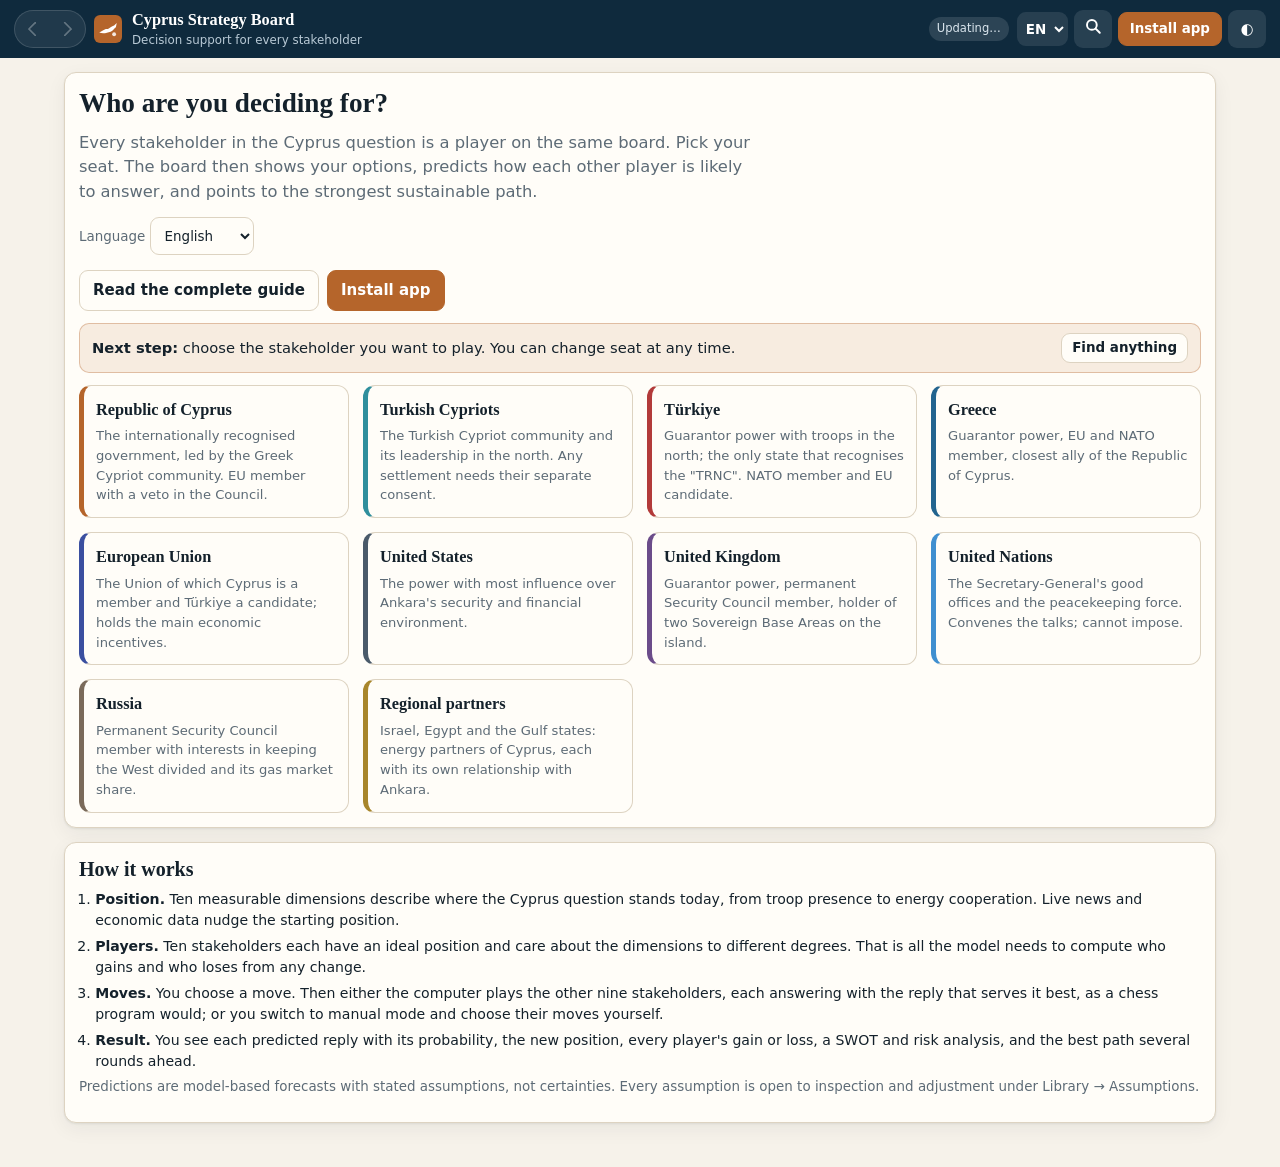
==== commit 12ba3d54: "Round summary on the board, a next-step prompt on every page, and Find anything - What just happened" ====
--- a/offline.html
+++ b/offline.html
@@ -288,7 +288,6 @@
   .pick{grid-template-columns:repeat(auto-fill,minmax(230px,1fr))}
   .moves{grid-template-columns:1fr 1fr}
   body.has-sheet .moves{grid-template-columns:1fr}
-  .guide-sec p,.guide-sec .list{max-width:90ch}
 }
 @media (min-width:1300px){main{max-width:1320px}}
 .rec-desk{display:none}
@@ -299,6 +298,41 @@
 button.x{border:1px solid var(--line);background:none;color:var(--mute);border-radius:50%;width:22px;height:22px;line-height:1;font-size:.9rem;padding:0;vertical-align:middle}
 button.x:hover{border-color:var(--bad);color:var(--bad)}
 @media print{button.x{display:none}}
+
+button.tonebtn{border:1px solid currentColor;cursor:pointer}
+button.tonebtn:hover{filter:brightness(1.15)}
+
+.legend.barkey{margin-top:12px;padding-top:9px;border-top:1px solid var(--line);font-size:.78rem;color:var(--mute)}
+
+/* wide screens: long reading runs in two columns, so lines stay comfortable and the width is used */
+.gbody>*{break-inside:avoid}
+.gbody li{break-inside:avoid}
+.cols2>*{break-inside:avoid}
+@media (min-width:1100px){
+  .gbody{columns:2;column-gap:44px;column-rule:1px solid var(--line)}
+  .gbody h3{break-after:avoid}
+  .cols2{columns:2;column-gap:14px}
+  .cols2>.card{display:inline-block;width:100%}
+  .cols2>.lib-item{display:inline-block;width:100%}
+  #kbres .lib-item p,#kbres .lib-item .list{max-width:110ch}
+}
+
+/* next-step prompt, round summary, finder */
+.next{display:flex;flex-wrap:wrap;align-items:center;justify-content:space-between;gap:8px 14px;margin-top:10px;padding:9px 12px;border-radius:10px;background:color-mix(in srgb,var(--accent) 11%,transparent);border:1px solid color-mix(in srgb,var(--accent) 35%,transparent);font-size:.92rem}
+.next>span:first-child{flex:1 1 260px}.next .row{flex-wrap:wrap;gap:6px}
+.card.played{border-left:5px solid var(--good)}.card.played h3{margin:.7em 0 .3em;font-size:.95rem}
+.answers{list-style:none;margin:0;padding:0;display:grid;gap:6px}
+.answers li{display:flex;gap:9px;align-items:flex-start}.answers li>i{flex:0 0 auto;min-width:34px;text-align:center;font-style:normal;font-weight:700;font-size:.72rem;color:#fff;border-radius:6px;padding:3px 5px;margin-top:1px}
+@media (min-width:1100px){.answers{grid-template-columns:1fr 1fr;gap:6px 22px}}
+section.card,details.guide-sec{scroll-margin-top:118px}h2,summary{scroll-margin-top:124px}
+.flash{animation:flash 1.8s ease-out}@keyframes flash{0%,35%{box-shadow:0 0 0 3px var(--accent)}100%{box-shadow:0 0 0 3px transparent}}
+.findq{width:100%;padding:10px 12px;border-radius:10px;border:1px solid var(--line);background:var(--bg);color:var(--ink);font:inherit;margin:4px 0 10px}
+.findres{display:grid;gap:4px;max-height:52vh;overflow:auto}
+.findres button{display:flex;justify-content:space-between;align-items:baseline;gap:10px;text-align:left;padding:8px 10px;border-radius:8px;border:1px solid transparent;background:none;color:var(--ink);font:inherit;cursor:pointer}
+.findres button:hover,.findres button:focus-visible{background:color-mix(in srgb,var(--accent) 12%,transparent);border-color:color-mix(in srgb,var(--accent) 35%,transparent)}
+.findres button[hidden]{display:none}.findres b{font-weight:600}.findres small{color:var(--mute);white-space:nowrap;font-size:.76rem}
+@media (max-width:560px){.findres button{flex-direction:column;gap:1px}.top #findBtn{width:34px}}
+@media print{.next{display:none!important}}
 </style>
 </head>
 <body>
@@ -314,6 +348,7 @@
   <span id="net" class="pill" title="Connection and data freshness"></span>
   <div class="top-actions">
     <select id="lang" class="lang" data-c="lang" aria-label="Language" title="Language"><option value="en">EN</option><option value="el">ΕΛ</option><option value="tr">TR</option></select>
+    <button id="findBtn" class="btn icon" data-a="find" aria-label="Find anything" title="Find anything"><svg viewBox="0 0 24 24" width="18" height="18" aria-hidden="true" fill="none" stroke="currentColor" stroke-width="2.6" stroke-linecap="round"><circle cx="10.5" cy="10.5" r="6.5"/><path d="M15.5 15.5 21 21"/></svg></button>
     <button id="installBtn" class="btn accent" data-a="install">Install app</button>
     <button class="btn icon" data-a="theme" aria-label="Switch light or dark theme" title="Light / dark">◐</button>
   </div>
@@ -324,7 +359,7 @@
 <div id="modal" class="modal" hidden></div>
 <div id="toast" class="toast" hidden></div>
 <noscript><p style="padding:2rem">This tool needs JavaScript switched on to run its simulations.</p></noscript>
-<script>window.KNOWLEDGE={"docs":[{"title":"Bridging Divides: A Vision for a Unified Cyprus (October 2024)","thesis":"A comprehensive settlement built on mutual dependency: a Federal Cypriot Union of two autonomous regions, a shared economic zone and shared gas revenue, a multilateral peace treaty with international guarantees, permanent neutrality, grassroots reconciliation, institutional power-sharing, and renewed EU accession talks for Türkiye as the incentive.","strategies":[{"t":"Federal Cypriot Union with autonomous regions","a":"Republic of Cyprus, Turkish Cypriots, Türkiye, EU, UN","c":"legal","s":"A Federal Republic of Cyprus in which the north and the south are semi-autonomous regions running their own local government, culture, education and social policy, while the federal government handles foreign policy, defence and economic coordination.","w":"","x":[],"b":["Preserves the identity of both communities and prevents either dominating the other","Turkish Cypriots keep self-government and a guaranteed role in the unified state","Unity without division or foreign military presence"],"r":[],"m":[]},{"t":"Bi-communal Economic Zone (BEZ)","a":"Republic of Cyprus, Turkish Cypriots, Türkiye, EU, UN","c":"economic","s":"A shared economic zone between north and south, supported by the EU, offering tax incentives, financial stability and one legal environment to investors. Revenue is split evenly between the two regions to fund public services and infrastructure.","w":"","x":[],"b":["Creates a mutual economic interest that rewards stability","Access to EU markets and jobs for Turkish Cypriots","More trade and investment for Greek Cypriots","Türkiye gains business opportunities in the zone"],"r":[],"m":[]},{"t":"Internationally monitored peace accord under a multilateral treaty","a":"Republic of Cyprus, Turkish Cypriots, Türkiye, EU, UN","c":"security","s":"A legally binding multilateral treaty guaranteeing the territorial integrity of Cyprus and ruling out future occupation or territorial claims, backed by the EU, UN, NATO and the United States, with compliance monitoring, agreed diplomatic and economic responses to violations, and international peacekeepers during a set transition.","w":"","x":[],"b":["Binding on all parties under international law","Security guarantees for Turkish Cypriots during and after reunification","Improved EU relations for Türkiye"],"r":[],"m":[]},{"t":"Joint natural resources exploration and revenue sharing","a":"Republic of Cyprus, Turkish Cypriots, Türkiye, EU, UN","c":"energy","s":"A Cypriot–Turkish consortium manages offshore gas exploration in Cypriot waters, with profits shared among Türkiye, the Republic of Cyprus and the north.","w":"","x":[],"b":["Turns a source of conflict into an incentive to cooperate","A direct revenue share for Turkish Cypriots","Energy access for Türkiye","Avoids future disputes over energy rights"],"r":[],"m":[]},{"t":"Long-term military neutrality","a":"Republic of Cyprus, Turkish Cypriots, Türkiye, EU, UN","c":"security","s":"Cyprus becomes a permanently neutral state with no foreign bases or troops, all foreign forces withdraw, and its security is guaranteed by the UN, EU and NATO.","w":"","x":[],"b":["De-escalates military tension","Security for Turkish Cypriots without a Turkish military presence","Removes the fear of future confrontation"],"r":[],"m":[]},{"t":"Cultural and educational exchange programmes","a":"Republic of Cyprus, Turkish Cypriots, Türkiye, EU, UN","c":"societal","s":"EU-supported bicommunal programmes: shared cultural projects, language learning and joint school curricula, so that future generations grow up with a balanced view of a shared history.","w":"","x":[],"b":["Reconciliation at the grassroots","Cultural identity of both communities respected"],"r":[],"m":[]},{"t":"Institutionalised power-sharing in governance","a":"Republic of Cyprus, Turkish Cypriots, Türkiye, EU, UN","c":"legal","s":"Formal power-sharing with guaranteed representation of Turkish Cypriots in government, the judiciary and public institutions, so that neither community dominates politically.","w":"","x":[],"b":["Constitutional protection against political marginalisation","A stable and inclusive government"],"r":[],"m":[]},{"t":"Non-aggression and mutual respect clause with an EU track for Türkiye","a":"Republic of Cyprus, Turkish Cypriots, Türkiye, EU, UN","c":"diplomatic","s":"Cyprus and Türkiye sign a non-aggression pact renouncing territorial claims and committing to peaceful coexistence. In return the EU facilitates accelerated accession talks for Türkiye, contingent on successful reunification.","w":"","x":[],"b":["A formal commitment to long-term peace","A powerful incentive for Türkiye to support reunification","A unified Cyprus within the EU, free of military tension"],"r":[],"m":[]}],"games":[],"phases":[]},{"title":"Reunification of Cyprus: A Vision for Peace and Prosperity (October 2024)","thesis":"Reunification can be made attractive to all sides by aligning Türkiye's and Turkish Cypriots' economic and security interests with it: economic integration, federal autonomy, shared security, shared resources and a role for Cyprus in EU–Türkiye relations.","strategies":[{"t":"Economic integration as a bridge","a":"Republic of Cyprus, Turkish Cypriots, Türkiye, EU","c":"economic","s":"A joint economic zone linking north and south with Turkish investment and EU support; a Cyprus–Türkiye trade and investment agreement with the north as a hub and access for Turkish Cypriots to both markets.","w":"","x":[],"b":[],"r":[],"m":[]},{"t":"Turkish Cypriot autonomy within a federal system","a":"Republic of Cyprus, Turkish Cypriots, Türkiye, EU","c":"legal","s":"A federal republic with two semi-autonomous regions running education, culture and local economic policy, and a central government for defence, foreign and general economic policy.","w":"","x":[],"b":[],"r":[],"m":[]},{"t":"Joint security guarantee framework","a":"Republic of Cyprus, Turkish Cypriots, Türkiye, EU","c":"security","s":"A multinational peace and security framework including Türkiye, Cyprus, Greece and the EU, with a joint peacekeeping force until stability is assured, allowing a gradual Turkish military withdrawal.","w":"","x":[],"b":[],"r":[],"m":[]},{"t":"Cultural and language co-development","a":"Republic of Cyprus, Turkish Cypriots, Türkiye, EU","c":"societal","s":"Bilingual schooling in Greek and Turkish, shared cultural programmes and joint history projects presenting a balanced narrative.","w":"","x":[],"b":[],"r":[],"m":[]},{"t":"EU–Türkiye reconciliation with Cyprus at the centre","a":"Republic of Cyprus, Turkish Cypriots, Türkiye, EU","c":"diplomatic","s":"Cyprus helps unblock Türkiye's EU track in exchange for normalised relations, troop withdrawal and support for reunification.","w":"","x":[],"b":[],"r":[],"m":[]},{"t":"Natural resources sharing agreement","a":"Republic of Cyprus, Turkish Cypriots, Türkiye, EU","c":"energy","s":"A gas exploration and sharing agreement among Türkiye, Cyprus and the EU, with Turkish Cypriots receiving a direct share of proceeds.","w":"","x":[],"b":[],"r":[],"m":[]},{"t":"Cyprus as an international diplomacy hub","a":"Republic of Cyprus, Turkish Cypriots, Türkiye, EU","c":"diplomatic","s":"A reunified, neutral Cyprus hosts international mediation and conferences, with permanent Greek and Turkish missions.","w":"","x":[],"b":[],"r":[],"m":[]}],"games":[],"phases":[]},{"title":"Strategic Rebirth of Cyprus: A Game-Theoretic Blueprint to Regain Sovereignty (June 2025)","thesis":"The paper argues that the Republic of Cyprus can regain control of the Turkish-occupied north (about 36% of the island) and reunify under a bi-zonal, bi-communal federation without unilateral escalation, by running a 'mixed strategy' of nine parallel lines of effort (negotiated deal, defence modernisation, diaspora recruitment, neutral mediators, legal appeals, Turkish Cypriot outreach, a strategic economic asset, regional alliances, public diplomacy). Its game-theoretic core is payoff manipulation: steadily raise Turkey's material, legal, reputational and economic costs of the status quo or escalation while offering face-saving off-ramps (10-15% of offshore gas revenue, a 5,000-troop transitional presence for 5 years, Turkish Cypriot political equality with rotating presidency, 26-29% territory) so that 'limited concessions' becomes Turkey's best response. Turkish Cypriots are treated as the swing player to be detached from Ankara with immediate EU benefits, and the EU/UN as enforcers and mediators kept engaged by proactive diplomacy. The claimed stable outcome is a federal settlement with phased Turkish withdrawal over 5-10 years monitored by the UN/EU. Two further pillars are bolted on: a 'Fortress Cyprus' doctrine (terrain fortification, hardened infrastructure, codified neutrality, global financial custodianship) to make invasion strategically irrational, and a programme to make Cyprus indispensable by pioneering 'non-existent, essential goods' - Quantum Energy Storage Devices, VR Cultural Preservation Services and a Trustless Sovereign Diplomatic Blockchain.","strategies":[{"t":"B.1 Negotiate a Strategic Deal with Turkey","a":"Republic of Cyprus","c":"diplomatic","s":"In UN-led talks propose a federal settlement giving Turkey limited concessions in exchange for phased troop withdrawal: 10-15% of offshore gas revenues under a federal Cyprus (via a joint energy management framework with Turkey and Turkish Cypriots), a transitional Turkish security presence of 5,000 troops for 5 years (alternatively framed as a 90% troop reduction over 5 years tied to security guarantees for Turkish Cypriots), territorial adjustment leaving 26-29% for Turkish Cypriots, and guaranteed Turkish Cypriot political equality such as a rotating presidency. It works as a face-saving exit that makes limited concessions (LC) more attractive to Turkey than maintaining the status quo (MSQ) and makes refusal look obstructionist.","w":"Proposed in medium term (years 3-5); implemented long term (years 5-10)","x":[["Turkey","May demand excessive terms or insist on two states; predicted to accept limited concessions once status-quo costs rise"],["Greek Cypriot public","May oppose concessions such as revenue-sharing"],["UN/EU","Support a pragmatic solution"],["Turkish Cypriots","Reassured by political equality guarantees"]],"b":["Reunification and troop withdrawal","Nikos's legacy (A.2)","Undermines Turkey's justification for control","Gains UN and EU backing"],"r":["Domestic rejection","Turkey over-asks or stalls","Concessions entrench Turkish influence"],"m":["Public campaigns stressing long-term gains","Careful negotiation","Clear timelines"]},{"t":"B.2 Strengthen Military and Defence Capabilities","a":"Republic of Cyprus (with France, Israel, Greece, Egypt, EU)","c":"security","s":"Modernise the National Guard with defensive systems (anti-aircraft missiles, naval patrol vessels) through France or Israel, hold joint exercises with Greece, Israel and Egypt (including multinational naval drills in the EEZ), and seek EU funding for cybersecurity and border protection. The aim is deterrence without direct confrontation, forcing Turkey to rely on diplomacy rather than coercion.","w":"Medium term (years 3-5)","x":[["Turkey","May perceive build-up as provocative and respond with naval or military moves"],["EU/UN","Read it as a signal of resolve"]],"b":["Higher security (B.2)","Public confidence (A.1)","Stronger regional alliances"],"r":["Escalation","Limited capacity; Turkey's NATO membership restricts options"],"m":["Keep purely defensive","Pair with negotiation offers (B.1)"]},{"t":"B.3 Expand Military Recruitment with Incentives","a":"Republic of Cyprus (with Greece, EU)","c":"security","s":"Compensate for a small youth population by recruiting Greek Cypriot diaspora in the UK, Australia and the US and foreign nationals, offering citizenship benefits, salaries or financial incentives; train recruits with Greece using shared infrastructure; explore EU-backed volunteer programmes for security roles framed as an EU priority.","w":"Medium term (years 3-5)","x":[["Greek Cypriot public","Possible concern about reliance on non-Cypriots"]],"b":["Greater defence capacity and deterrence","Supports Nikos's leadership image"],"r":["High cost","Logistics of integrating foreign recruits","Domestic concerns"],"m":[]},{"t":"B.4 Engage Neutral Intermediaries for Negotiations","a":"Republic of Cyprus; UN; Norway/Canada/Qatar; UK","c":"diplomatic","s":"Ask Norway or Canada (neutrality) or Qatar (ties to Turkey) to broker UN-led talks under a framework with fixed timelines - 2 years to reach agreement and 5 years to implement - and involve the UK as guarantor power under the 1960 Treaty of Guarantee, leveraging its Akrotiri and Dhekelia bases. Deadlines and credible brokers reduce Turkey's payoff from stalling.","w":"Initiate in short term (years 1-2); 2-year negotiation plus 5-year implementation","x":[["Turkey","May insist on two-state solution and derail talks"],["UK","Engages as guarantor"]],"b":["International pressure on Turkey","Trust-building","Nikos's legacy"],"r":["Talks derailed","Mediator bias away from Cyprus's interests"],"m":[]},{"t":"B.5 Pursue International Legal and Diplomatic Appeals ('legal warfare')","a":"Republic of Cyprus; Greek Cypriot claimants","c":"legal","s":"Support Greek Cypriot property claims at the ECHR building on Loizidou v. Turkey (1996) to demand compensation or restitution; raise Turkey's settlement policy as a breach of Article 49 of the Geneva Convention at the UN Human Rights Council and seek investigations and resolutions; advocate EU sanctions on Turkish officials and companies involved in EEZ violations, property usurpation or northern abuses. Raises reputational and financial costs of occupation.","w":"Short term (years 1-2) for EU sanctions; ongoing","x":[["Turkey","Seeks to evade rulings and deflect resolutions"],["EU","Sanctions building on 2019 measures"]],"b":["Reinforces sovereignty and legal standing","Exposes violations","Pressures Turkey's EU ambitions"],"r":["Weak enforcement of ECHR rulings","UN action lacks teeth"],"m":["Publicise cases","Combine with sanctions"]},{"t":"B.6 Build Turkish Cypriot Support for Reunification","a":"Republic of Cyprus (with EU)","c":"societal","s":"Offer Turkish Cypriots immediate EU benefits - passports, trade access to EU markets via RoC ports such as Larnaca, education grants, healthcare access, investment in northern infrastructure under a reunification framework; fund intercommunal dialogue and media campaigns around a 'manifesto of unity'; engage pro-reunification leaders and civil society against Turkey-backed hardliners (Ersin Tatar named). Shifting Turkish Cypriot allegiance removes Turkey's justification and control.","w":"Short term (years 1-2), continuing","x":[["Turkish Cypriots","Predicted to shift to supporting reunification (SR)"],["Turkey","Counters with subsidies, media control and hardliner funding"],["TRNC hardliners","Resist"]],"b":["Weakens Turkey's grip","Integration goal","Legitimacy of unified state"],"r":["Turkish subsidies and political influence limit uptake","Hardline resistance"],"m":["Prioritise economic incentives and dialogue"]},{"t":"B.7 Develop a Strategic Economic Asset","a":"Republic of Cyprus (with Israel, Egypt, EU)","c":"economic","s":"Make Cyprus's stability an EU priority by becoming economically indispensable: accelerate offshore gas development with Israel and Egypt and supply the EU via the EastMed pipeline; invest in green technology (solar patents) or fintech; market Cyprus as a regional tech or logistics hub. Later chapters extend this to QESDs, VR preservation and TSDB.","w":"Medium term (years 3-5)","x":[["Turkey","EEZ disputes and naval interference may disrupt energy projects"],["EU","Greater protection of an indispensable supplier"]],"b":["Economic influence and EU standing","EU protection","Supports Nikos's tenure (A.3)"],"r":["High cost and long lead time","EEZ disruption"],"m":[]},{"t":"B.8 Strengthen Regional Alliances","a":"Republic of Cyprus; Greece; Israel; Egypt; France; US","c":"security","s":"Deepen trilateral energy agreements with Greece and Israel and advance the EastMed pipeline to lock in EU and US backing; conduct joint military and naval exercises with Egypt, France, Greece and Israel with intelligence-sharing; lobby the US (and UK) to mediate or support Cyprus as a stable energy partner. Creates a regional counterweight that pressures Turkey to negotiate to avoid isolation.","w":"Short term (years 1-2)","x":[["Turkey","May see alliances as provocative and escalate"],["US","Involvement may be limited by NATO dynamics"]],"b":["Security and resource exploitation","Reduced Turkish dominance"],"r":["Regional escalation","Limited US engagement"],"m":[]},{"t":"B.9 Public Diplomacy Campaign ('narrative domination')","a":"Republic of Cyprus; NGOs; UNESCO; diaspora","c":"information","s":"Global campaign highlighting Turkey's violations and Cyprus's humanitarian case: partner with NGOs and UNESCO to document cultural destruction and settler policy; produce media campaigns on displaced persons, missing persons, EEZ violations and migration instrumentalisation aimed at EU and US audiences; mobilise the diaspora to lobby foreign governments; also used at home to sell concessions.","w":"Short term (years 1-2), sustained","x":[["Turkey","Counter-narratives dilute impact"],["International audiences","Attention may wane amid competing crises"]],"b":["International sympathy and pressure","Counters fear tactics","Nikos's legacy"],"r":["International fatigue","Turkish counter-narratives"],"m":[]},{"t":"EU security measures in the EEZ: CSDP monitoring mission, EU naval presence and targeted sanctions on Turkish military officials","a":"Republic of Cyprus (requesting); EU","c":"security","s":"Push for an EU Common Security and Defence Policy mission or EU naval presence to monitor Cyprus's EEZ, framing Turkish naval operations as a threat to EU sovereignty, and request targeted EU sanctions on Turkish military officials involved in EEZ violations or northern militarisation.","w":"","x":[["Turkey","Potential EU backlash anticipated as a cost of its naval provocations"]],"b":["Raises cost of Turkish naval operations","Europeanises the EEZ dispute"],"r":[],"m":[]},{"t":"UN condemnation and reaffirmation of Resolutions 541 and 550","a":"Republic of Cyprus; UN General Assembly/Security Council/Human Rights Council","c":"diplomatic","s":"Use UNGA, UNSC and HRC sessions to frame the troop presence as a violation of Res. 541 (1983) and 550 (1984), obtain statements reaffirming the TRNC's illegality, and pass General Assembly resolutions reaffirming Cyprus's sovereignty and condemning Turkey; ask the Security Council to investigate potential use of the north for military operations.","w":"","x":[],"b":["Maintains international consensus against recognition","Neutralises Turkey's efforts in other forums"],"r":[],"m":[]},{"t":"UNESCO engagement to document and protect heritage in the north","a":"Republic of Cyprus; UNESCO","c":"information","s":"Partner with UNESCO to document and protect Greek Cypriot churches and archaeological landmarks in the north and launch a global campaign shaming Turkey for cultural destruction and Turkification (e.g. churches converted to mosques).","w":"","x":[],"b":["International sympathy","Reputational cost to Turkey"],"r":[],"m":[]},{"t":"Anti-terrorism monitoring of Turkish military activity in the north","a":"Republic of Cyprus; EU; US","c":"security","s":"Collaborate with the EU and US to monitor and publicise any Turkish military activity in the north that could support destabilising groups, framing it as a regional security threat, and run a media campaign aimed at EU and US audiences exposing Turkey's geopolitical manoeuvres.","w":"","x":[],"b":["Greater scrutiny of TRNC ports and Turkish logistics"],"r":[],"m":[]},{"t":"Engage Egypt and moderate Arab states (UAE, Saudi Arabia)","a":"Republic of Cyprus","c":"diplomatic","s":"Build diplomatic ties with Egypt and moderate Arab states opposed to Turkish regional overreach, offering energy cooperation to align them with Cyprus; deepen energy and defence agreements with Israel (EastMed, joint defence agreements).","w":"","x":[],"b":["Aligns regional powers against Turkey's launchpad strategy"],"r":[],"m":[]},{"t":"Affirm EEZ rights through joint projects, UNCLOS and international arbitration","a":"Republic of Cyprus; Greece; Israel; Egypt","c":"legal","s":"Affirm EEZ boundaries through joint energy projects and UNCLOS-based frameworks with Greece, Israel and Egypt, seek US and EU endorsement, and explore action at the ICJ or under UNCLOS to confirm maritime boundaries.","w":"","x":[],"b":["Secures resource rights"],"r":["Turkey is not a signatory to UNCLOS, limiting arbitration"],"m":[]},{"t":"Joint energy management framework offer","a":"Republic of Cyprus","c":"energy","s":"Propose a joint energy management framework with Turkey and Turkish Cypriots under a federal solution with revenue-sharing (10-15%) in exchange for Turkey respecting Cyprus's EEZ and withdrawing naval forces.","w":"","x":[["Turkey","Incentivised to cooperate rather than drill and patrol"],["Greek Cypriot public","May oppose energy-sharing"]],"b":["Converts energy from flashpoint to incentive"],"r":[],"m":[]},{"t":"EU trade restrictions on TRNC ports","a":"Republic of Cyprus (advocating); EU","c":"economic","s":"Advocate stricter EU controls on illegal trade through TRNC ports such as Kyrenia to cut Turkey's economic gains from northern assets.","w":"","x":[],"b":["Lower returns to occupation"],"r":[],"m":[]},{"t":"Publicise the reunification dividend versus TRNC stagnation","a":"Republic of Cyprus","c":"information","s":"Highlight the economic potential of a unified Cyprus (tourism, gas revenues) against the TRNC's stagnation under Turkish control to encourage Turkish Cypriot support.","w":"","x":[],"b":[],"r":[],"m":[]},{"t":"Expanded EU sanctions on Turkish energy companies and officials","a":"Republic of Cyprus (advocating); EU","c":"economic","s":"Push to expand EU sanctions on Turkish energy companies and officials involved in illegal drilling, building on the 2019 measures.","w":"Short term (years 1-2)","x":[],"b":["Raises cost of energy aggression"],"r":[],"m":[]},{"t":"Leverage the EU veto over accession, customs union and visa liberalisation","a":"Republic of Cyprus","c":"diplomatic","s":"Use Cyprus's EU membership to block Turkey's accession talks, customs union upgrade, visa liberalisation and other trade or accession benefits unless there is progress on reunification and Turkey abandons the two-state solution.","w":"","x":[["Turkey","Lobbies less-aligned states such as Hungary to dilute the veto"]],"b":["Reinforces EU leverage and unity"],"r":["EU-Turkey tension; partner fatigue"],"m":[]},{"t":"EU coalition-building with France, Germany and Greece","a":"Republic of Cyprus","c":"diplomatic","s":"Build coalitions with France, Germany and Greece to counter Turkish lobbying of less-aligned EU states and run campaigns in EU capitals presenting the occupation as a violation of EU principles; coordinate with Greece on joint EU proposals on migration and energy to resist Turkish bilateral pressure on Athens.","w":"","x":[],"b":["Sustained EU solidarity"],"r":[],"m":[]},{"t":"EU-funded development programmes for Turkish Cypriots that bypass Turkey","a":"Republic of Cyprus (advocating); EU","c":"economic","s":"Advocate EU-funded development projects in the north and for Turkish Cypriots under a reunification framework that bypass Ankara's control, offering an alternative to Turkish subsidies.","w":"","x":[],"b":["Reduces dependency on Turkey"],"r":[],"m":[]},{"t":"Border and maritime surveillance, Frontex deployment and EU-Cyprus migration management programme","a":"Republic of Cyprus; EU; Frontex","c":"security","s":"Strengthen border and maritime surveillance with EU funding and advanced technology, request a larger Frontex presence to monitor migration routes, and propose an EU-Cyprus (EU-funded) migration management programme for flows through the north so that EU interests align with Cyprus rather than Turkey.","w":"","x":[],"b":["Neutralises migration leverage","Stronger border security"],"r":[],"m":[]},{"t":"Block TRNC infrastructure links to EU ports","a":"Republic of Cyprus; EU","c":"legal","s":"Use EU authority to block TRNC infrastructure projects such as ferry links that could facilitate Schengen access, citing security risks.","w":"","x":[],"b":[],"r":[],"m":[]},{"t":"Expose Turkey's instrumentalisation of migration","a":"Republic of Cyprus","c":"information","s":"Publicise through diplomatic channels and media Turkey's use of migration as a political tool, pressing the EU to impose sanctions or countermeasures.","w":"","x":[],"b":[],"r":[],"m":[]},{"t":"Counter-narrative campaign and EU cybersecurity/counter-terrorism cooperation","a":"Republic of Cyprus; EU","c":"information","s":"Run a public diplomacy campaign in the EU and US refuting Turkish fear tactics and presenting Cyprus as stable and a contributor to regional security (energy hub); advocate EU cybersecurity and counter-terrorism cooperation in Cyprus so it is seen as a bulwark against instability.","w":"","x":[],"b":[],"r":[],"m":[]},{"t":"Expanded UNFICYP mandate","a":"Republic of Cyprus (requesting); UN","c":"security","s":"Request an expanded mandate for the UN Peacekeeping Force in Cyprus to monitor activities in the north.","w":"","x":[],"b":[],"r":[],"m":[]},{"t":"Lobby the US and UK as NATO allies to restrain Turkey","a":"Republic of Cyprus","c":"diplomatic","s":"Lobby the US and UK to press Turkey to refrain from provocative actions, citing NATO's interest in regional stability; more broadly build ties with the US, UK and Russia to diversify support.","w":"","x":[],"b":[],"r":[],"m":[]},{"t":"National dialogue to build Greek Cypriot consensus","a":"Republic of Cyprus","c":"societal","s":"Launch a national dialogue to unify Greek Cypriot parties around a federal solution, stressing economic benefits (gas revenues, tourism) and humanitarian gains (property restitution).","w":"","x":[],"b":["Internal unity","Resilience to disinformation"],"r":[],"m":[]},{"t":"Transparent UN-led negotiations","a":"Republic of Cyprus; UN","c":"diplomatic","s":"Keep UN-led talks transparent to build public trust and blunt disinformation and provocation.","w":"","x":[],"b":[],"r":[],"m":[]},{"t":"Government counter-disinformation task force","a":"Republic of Cyprus","c":"information","s":"Establish a government task force to monitor and refute Turkey-backed disinformation targeting Greek Cypriot hardliners and use media to promote unity.","w":"","x":[],"b":[],"r":[],"m":[]},{"t":"Green Line security enhancement","a":"Republic of Cyprus (with EU support)","c":"security","s":"Enhance security along the Green Line with EU support to prevent Turkish-provoked incidents.","w":"","x":[],"b":[],"r":[],"m":[]},{"t":"Counter-diplomacy toward Turkey's allies and non-aligned states; EU soft power","a":"Republic of Cyprus; EU","c":"diplomatic","s":"Offer EU trade and investment to Azerbaijan, Pakistan and similar states to dissuade TRNC recognition, highlighting legal and economic risks; run a diplomatic campaign in non-aligned countries; promote EU cultural and economic initiatives in Turkey's allied countries.","w":"","x":[],"b":[],"r":[],"m":[]},{"t":"Engage Russia and China for neutrality","a":"Republic of Cyprus","c":"diplomatic","s":"Offer energy or investment opportunities to Russia and China in exchange for neutrality on the Cyprus issue so Turkey cannot gain their support.","w":"","x":[],"b":[],"r":[],"m":[]},{"t":"Fund independent Turkish Cypriot media and civil society and expose Ankara's dominance","a":"Republic of Cyprus; EU","c":"societal","s":"Fund independent Turkish Cypriot media, NGOs and community groups advocating reunification and EU integration via EU grants; publish reports on Turkey's funding of hardline candidates, media control and lira dependency to fuel Turkish Cypriot resentment as in the 2020 economic demonstrations; facilitate intercommunal dialogue platforms.","w":"","x":[],"b":["Erodes Ankara's hold on TRNC leadership","Encourages Turkish Cypriot autonomy"],"r":[],"m":[]},{"t":"Troodos mountain fortifications","a":"Republic of Cyprus (Ministry of Defence)","c":"security","s":"Build a network of concealed, self-sustaining bunkers, supply depots and defence outposts in the Troodos range, linked by secure tunnels and able to act as command and resistance hubs during invasion.","w":"","x":[],"b":["Makes invasion slow and costly"],"r":[],"m":[]},{"t":"Coastal access limitation","a":"Republic of Cyprus","c":"security","s":"Reinforce vulnerable beaches with anti-landing obstacles, observation posts and rapid-response mechanisms; rig the limited approved landing zones for instant destruction to block amphibious assault.","w":"","x":[],"b":[],"r":[],"m":[]},{"t":"Undersea infrastructure control","a":"Republic of Cyprus","c":"security","s":"Secure and monitor all undersea communication cables and pipelines critical to the economy and connectivity.","w":"","x":[],"b":[],"r":[],"m":[]},{"t":"Demolition-ready transport infrastructure","a":"Republic of Cyprus","c":"security","s":"Design highways, tunnels and strategic transport links for rapid controlled demolition to slow enemy advances and isolate regions.","w":"","x":[],"b":[],"r":[],"m":[]},{"t":"Island-wide bunker systems","a":"Republic of Cyprus","c":"security","s":"Build civilian and military bunkers in urban centres, especially coastal Limassol, Larnaca and Paphos, doubling as evacuation points and resistance zones.","w":"","x":[],"b":[],"r":[],"m":[]},{"t":"Integrated surveillance grid","a":"Republic of Cyprus","c":"security","s":"Deploy land, sea and air surveillance using drones, radars and satellite feeds to detect incursions in real time.","w":"","x":[],"b":[],"r":[],"m":[]},{"t":"Advanced cyber-defence infrastructure","a":"Republic of Cyprus","c":"technology","s":"Establish robust cybersecurity defences against the hybrid attacks that precede or accompany invasion.","w":"","x":[],"b":[],"r":[],"m":[]},{"t":"Codified neutrality doctrine","a":"Republic of Cyprus (legislature)","c":"legal","s":"Enshrine political neutrality in national law and avoid entangling alliances that could drag the island into regional conflicts.","w":"","x":[],"b":[],"r":["Conflicts with the alliance-building and EU/NATO-support strategies in A1 (extractor observation)"],"m":[]},{"t":"Independent (indigenous) defence capability","a":"Republic of Cyprus","c":"security","s":"Build indigenous defence capacity and reduce dependence on foreign bases or external guarantors that compromise neutrality.","w":"","x":[],"b":[],"r":[],"m":[]},{"t":"Diplomatic buffering: Cyprus as regional mediator","a":"Republic of Cyprus","c":"diplomatic","s":"Proactively mediate between conflicting regional powers (Greece, Turkey, Israel, Arab states) to keep Cyprus a neutral, stable platform.","w":"","x":[],"b":[],"r":[],"m":[]},{"t":"Economic neutrality: global financial custodian","a":"Republic of Cyprus","c":"economic","s":"Position Cyprus as premier custodian of global financial and physical assets (wealth management, offshore banking, secure storage of valuable commodities), market internal security and neutrality as a guarantee for investors, and enact stringent legal protections for foreign-held assets so major powers have a financial stake in Cyprus's survival.","w":"","x":[],"b":["Intertwines national survival with the financial interests of global players"],"r":[],"m":[]},{"t":"Maritime defence zone expansion (fortified EEZ)","a":"Republic of Cyprus","c":"security","s":"Establish a heavily monitored and fortified EEZ protected by naval and aerial defence systems, treating offshore gas fields as both economic and strategic assets.","w":"","x":[],"b":[],"r":[],"m":[]},{"t":"Reservist and civilian defence training","a":"Republic of Cyprus","c":"societal","s":"Enhance compulsory service with mountain warfare, urban defence and asymmetric warfare training for reservists and civilians.","w":"","x":[],"b":["Societal resilience"],"r":[],"m":[]},{"t":"Energy independence and resource stockpiling","a":"Republic of Cyprus","c":"energy","s":"Develop renewable infrastructure (solar, wind, hydrogen) and strategic reserves to withstand siege or blockade.","w":"","x":[],"b":[],"r":[],"m":[]},{"t":"Psychological warfare preparedness","a":"Republic of Cyprus","c":"information","s":"Deploy information operations to bolster national morale, deter adversaries and manage public perception in crises.","w":"","x":[],"b":[],"r":[],"m":[]},{"t":"Virtual Reality Cultural Preservation Services (CIDHVP)","a":"Republic of Cyprus; Cyprus Institute for Digital Heritage and Virtual Preservation; universities","c":"technology","s":"Become the first state with a national, exportable VR heritage-preservation programme: mobile teams with LiDAR scanners, photogrammetry drones and high-resolution imaging create precise 3D models of sites, artefacts and landscapes, AI reconstruction fills damaged sections, and immersive VR is delivered to educational platforms, tourism portals and culture ministries with archives on secure Cyprus-based servers. Revenue comes from scanning contracts, content licensing, proprietary VR tourism and sales to UNESCO and EU cultural programmes; services are offered to Lebanon, Syria, Jordan and Egypt as cultural diplomacy and later extended to intangible heritage (performances, endangered languages, rituals, oral histories).","w":"","x":[],"b":["First-mover advantage","Soft power and role as neutral cultural mediator","High-margin digital service","Sustainable tourism and education","Crisis-response documentation of at-risk sites"],"r":[],"m":[]},{"t":"D.1 Maintain and Expand Military Presence","a":"Turkey","c":"security","s":"Sustain or increase 30,000-40,000 troops and naval operations: upgrade bases in the north to signal permanence, deploy drilling ships (Yavuz, Fatih) and warships to contest the EEZ, and hold exercises to intimidate Cyprus and its allies.","w":"","x":[["Republic of Cyprus","Alliances, defensive modernisation, CSDP/sanctions requests, UN condemnation, phased-withdrawal offer"],["EU/Greece/Israel","Risk of escalation and backlash"]],"b":["Strategic presence","Erdogan's leadership image (C.1)"],"r":["Escalation with EU, Greece, Israel","Strained NATO relations","International backlash","Economic cost"],"m":[]},{"t":"D.2 Use Cyprus as a Geopolitical Launchpad","a":"Turkey","c":"security","s":"Use the north as a base for military or political support to Turkey-aligned Arab states or groups (Qatar, factions in Syria): logistical hub for regional operations and arms or aid transfers through TRNC ports, countering Israel.","w":"","x":[["Republic of Cyprus","Anti-terror monitoring with EU/US, deeper Israel ties, outreach to Egypt/UAE/Saudi Arabia, UNSC advocacy"]],"b":["Regional ambitions","Erdogan's tenure (C.2)"],"r":["Confrontation with Israel, Egypt, Greece","Western condemnation","Wider Middle East escalation"],"m":[]},{"t":"D.3 Control Cyprus's Assets","a":"Turkey","c":"economic","s":"Maintain economic dominance over northern land and ports and claim offshore gas: subsidise TRNC infrastructure ($1-2 billion a year), promote settler ownership of Greek Cypriot properties, assert EEZ rights through drilling and demand a share of gas revenue.","w":"","x":[["Republic of Cyprus","ECHR claims, EEZ affirmation, energy-sharing offer, TRNC port trade restrictions"]],"b":["Economic enrichment","Erdogan's image"],"r":["ECHR rulings undermine legitimacy","Budget strain","Turkish Cypriot resentment over exploitation"],"m":[]},{"t":"D.4 Pressure the EU for Concessions","a":"Turkey","c":"diplomatic","s":"Use the Cyprus issue to extract EU agreements on trade, migration or accession: stall UN talks to preserve the status quo, exploit migration routes through Cyprus to demand visa liberalisation or funding, and lobby less-aligned EU states such as Hungary to dilute Cyprus's veto.","w":"","x":[["Republic of Cyprus","Veto use, coalition with France/Germany/Greece, mediators, campaigns in EU capitals"],["EU","Solidarity with Cyprus if tactics exposed"]],"b":["EU leverage","Erdogan's tenure"],"r":["Deeper EU-Turkey tension","Loss of credibility in accession talks"],"m":[]},{"t":"D.5 Facilitate Schengen Penetration","a":"Turkey","c":"societal","s":"Use the north as a gateway to Schengen countries: encourage irregular migration through TRNC ports into Cyprus and propose infrastructure such as ferry links from the TRNC to EU ports framed as trade initiatives.","w":"","x":[["Republic of Cyprus/EU","Border surveillance, Frontex, migration programme, blocking ferry links"]],"b":[],"r":["Reinforced EU border control","Sanctions or stricter visa rules","Scrutiny of TRNC ports"],"m":[]},{"t":"D.6 Instil European Insecurity","a":"Turkey","c":"information","s":"Create fear in Europe by amplifying rhetoric about migration surges through Cyprus and conducting provocative naval operations near the island to signal instability.","w":"","x":[["Republic of Cyprus","Counter-narrative, joint naval exercises, UNFICYP mandate, NATO lobbying"],["EU","Possible sanctions or military cooperation with Cyprus"]],"b":[],"r":["EU backlash","Damage to Turkey's image","Stronger alliances against Turkey"],"m":[]},{"t":"D.7 Destabilise Cyprus Politically","a":"Turkey","c":"information","s":"Foster division, leadership crises and tension: support TRNC hardliners advocating two states to stall talks, amplify Greek Cypriot hardliners opposing concessions through disinformation, and provoke incidents such as border tensions to reignite ethnic division.","w":"","x":[["Republic of Cyprus","National dialogue, engagement of Turkish Cypriot moderates, transparency, counter-disinformation task force, Green Line security"]],"b":[],"r":["Unifies moderates on both sides","Exposure of disinformation","Protests in the TRNC"],"m":[]},{"t":"Promote TRNC Recognition (coded D.8 in the ultimate model)","a":"Turkey","c":"diplomatic","s":"Seek international legitimacy for the TRNC as a separate state and reject federation: lobby Azerbaijan, Pakistan and others in forums such as the Organisation of Islamic Cooperation and fund TRNC diplomatic initiatives for incremental legitimacy.","w":"","x":[["Republic of Cyprus","Reaffirm Res. 541/550, counter-diplomacy with EU trade offers, veto conditionality, non-aligned campaign"]],"b":[],"r":["Overwhelming international consensus against recognition","Res. 541 and 550","Further isolation"],"m":[]},{"t":"Deepen Turkish Cypriot Dependency (coded D.9 in the ultimate model)","a":"Turkey","c":"economic","s":"Increase TRNC economic and political reliance on Turkey: expand subsidies and infrastructure (water pipelines, airports) and control TRNC media and political funding to promote pro-Turkey leaders.","w":"","x":[["Republic of Cyprus","EU market access via RoC ports, EU grants to independent media/NGOs, exposure of Turkish dominance"],["Turkish Cypriots","Resentment and protests may rise"]],"b":[],"r":["Turkish Cypriot resentment","Financial burden limits sustainability"],"m":[]},{"t":"Promote demographic and cultural consolidation","a":"Turkey","c":"societal","s":"Settle mainland Turks in the north (150,000-200,000) and pursue Turkification, such as converting churches to mosques, to create a loyal population and erase Greek Cypriot cultural ties and historical claims.","w":"","x":[["Republic of Cyprus","ECHR property claims, UNESCO documentation, Geneva Convention Art. 49 complaint at UNHRC, incentives separating Turkish Cypriots from settlers"]],"b":[],"r":[],"m":[]},{"t":"Exploit energy disputes in the Eastern Mediterranean","a":"Turkey","c":"energy","s":"Deploy drilling ships and naval vessels to contest Cyprus's EEZ, claim overlapping maritime zones and disrupt gas exploration.","w":"","x":[["Republic of Cyprus","Energy alliances, expanded EU sanctions, EU naval presence, joint energy framework offer, ICJ/UNCLOS action"]],"b":[],"r":[],"m":[]},{"t":"Undermine Cypriot diplomacy","a":"Turkey","c":"diplomatic","s":"Exploit EU divisions, pressure Greece bilaterally and use migration leverage to weaken and isolate Cyprus diplomatically.","w":"","x":[["Republic of Cyprus","EU solidarity with France/Germany, coordination with Greece, migration diplomacy, ties with US, UK and Russia"]],"b":[],"r":[],"m":[]},{"t":"Strengthen ties with Turkish Cypriot leadership","a":"Turkey","c":"societal","s":"Back pro-Turkey TRNC leaders, fund their campaigns and control media so the north remains a loyal proxy.","w":"","x":[["Republic of Cyprus","Empower civil society, economic outreach, dialogue platforms, expose interference"]],"b":[],"r":[],"m":[]},{"t":"Leverage international allies and organisations","a":"Turkey","c":"diplomatic","s":"Seek support from non-Western powers (Russia, China) and forums such as the OIC to offset EU and UN opposition and gain TRNC legitimacy.","w":"","x":[["Republic of Cyprus","Counter-diplomacy, UNGA resolutions, EU soft power, offers to Russia and China for neutrality"]],"b":[],"r":[],"m":[]},{"t":"Turkey response option: Limited Concessions (LC)","a":"Turkey","c":"diplomatic","s":"Stage-2 option in the ultimate model: offer partial withdrawal and accept energy deals while preserving influence. The paper's predicted best response once Cyprus's mixed strategy lowers the payoff of the status quo and escalation.","w":"","x":[],"b":["Preserves influence (D.4) and Erdogan's image (C.1) at lower cost than MSQ"],"r":[],"m":[]},{"t":"Turkey response options: Maintain Status Quo (MSQ) or Escalate Regional Tensions (ERT)","a":"Turkey","c":"security","s":"Stage-2 alternatives: keep the occupation unchanged, or escalate (naval/military moves, TRNC recognition push). Both are predicted to lose value under sanctions, isolation and regional alliances.","w":"","x":[],"b":[],"r":["Sanctions, isolation, regional pushback"],"m":[]},{"t":"Turkish Cypriot choice: Support Reunification (SR) versus align with Turkey / two-state","a":"Turkish Cypriots / TRNC","c":"societal","s":"Stage-3 move: Turkish Cypriots either align with Turkey's two-state line or support reunification; the paper predicts EU benefits (B.6) shift them to SR, and notes past protests against Ankara's dominance.","w":"","x":[],"b":[],"r":[],"m":[]},{"t":"EU response: Support Cyprus (SC)","a":"European Union","c":"diplomatic","s":"Stage-4 move: the EU reacts with support, mediation or neutrality; the predicted best response to Cyprus's proactive approach is support - sanctions on Turkish officials and firms, conditionality on accession/customs union/visa liberalisation, funding for defence, cybersecurity, borders and Turkish Cypriot programmes, CSDP/Frontex presence, and co-monitoring of the settlement.","w":"","x":[],"b":[],"r":[],"m":[]},{"t":"UN response: Mediate Talks (MT) and monitor implementation","a":"United Nations","c":"diplomatic","s":"Stage-4 move: UN mediation of talks under a timed framework, reaffirmation of resolutions, possible expanded UNFICYP mandate, and joint UN/EU monitoring of phased withdrawal, territorial adjustment and energy-sharing.","w":"","x":[],"b":[],"r":[],"m":[]},{"t":"Allied support roles: Greece, Israel, Egypt, France, US, UK","a":"Greece; Israel; Egypt; France; United States; United Kingdom","c":"security","s":"Greece trains recruits, exercises jointly and co-sponsors EU proposals; Israel and Egypt co-develop gas and exercise jointly; France supplies defensive systems and exercises; the US backs EEZ rights and may mediate; the UK participates as guarantor power with its bases and presses Turkey within NATO.","w":"","x":[],"b":[],"r":[],"m":[]}],"games":[{"n":"Ultimate Game Theory Model: sequential, iterative, non-zero-sum game with imperfect information","i":"Cyprus cannot change Turkey's preferences but can change relative payoffs; the game is non-zero-sum, so a federal outcome can leave every player at moderate-to-high payoff."},{"n":"Equilibrium analysis: targeted subgame perfect Nash equilibrium","i":"The equilibrium is asserted rather than derived and rests on four stated assumptions: Cyprus keeps EU/UN support; Turkish Cypriots are receptive to EU benefits; Turkey prioritises economic/diplomatic gains over ideological control; Greece, Israel and Egypt counter Turkey's influence."},{"n":"Mixed strategy of five pillars (from an unreproduced 'prior game theory model')","i":"Threats and incentives must be paired: pressure alone risks escalation, incentives alone reward stalling."},{"n":"Payoff manipulation with conditional off-ramps (cost-raising plus face-saving exit)","i":"If Turkey refuses to engage it is exposed as the sole obstacle to peace and is further isolated, so the offer improves Cyprus's position whether accepted or rejected."},{"n":"Leader-level versus state-level interest mapping (A/B/C/D coding)","i":"Domestic political incentives of the two presidents are treated as part of the payoff structure; the occupation is a domestically useful tool for Erdogan irrespective of external costs."},{"n":"Strategy / counter-strategy matrix","i":"Turkish strategies have built-in self-defeating risks - resentment in the TRNC, EU solidarity when tactics are exposed, moderates unifying - which Cyprus can amplify."},{"n":"Fortress Cyprus deterrence logic (deterrence by denial plus stake-holding)","i":"Economic custodianship converts outside powers into stakeholders in Cyprus's survival."},{"n":"First-mover monopoly in non-existent essential goods (indispensability strategy)","i":"TSDB is presented as a commitment and verification device that removes reliance on trust between states - implicitly relevant to enforcing any Cyprus settlement, though the paper does not apply it to the Cyprus talks directly."}],"phases":[{"p":"Short-term","w":"Years 1-2","a":["Launch public diplomacy campaign (B.9)","Secure EU sanctions (B.5)","Offer Turkish Cypriot incentives (B.6)","Strengthen regional alliances (B.8)","Initiate UN talks with neutral mediators (B.4)"],"g":["UN talks convened with mediators","EU sanctions adopted"]},{"p":"Medium-term","w":"Years 3-5","a":["Modernise the military (B.2)","Recruit troops from diaspora/foreign nationals (B.3)","Develop strategic economic assets (B.7)","Propose a federal deal with concessions (B.1)"],"g":["Federal deal tabled","Negotiation target: agreement within 2 years of talks starting"]},{"p":"Long-term","w":"Years 5-10","a":["Implement federal solution","Phased Turkish troop withdrawal","Territorial adjustments (26-29% for Turkish Cypriots)","Energy revenue-sharing"],"g":["UN/EU monitoring of implementation","Transitional Turkish presence of 5,000 troops for 5 years (or 90% reduction over 5 years)","5-year implementation plan after agreement"]},{"p":"Game stages (iterative)","w":"Repeating until equilibrium","a":["Stage 1 Cyprus's initial move","Stage 2 Turkey's response (MSQ, ERT, LC or TRNC recognition)","Stage 3 Turkish Cypriot/TRNC reaction","Stage 4 EU and international response","Stage 5 iteration and adjustment"],"g":["Stable equilibrium: federal solution or stalemate"]},{"p":"QESD Phase 1: Research and Development","w":"Years 1-5","a":["Establish National Quantum Energy Institute","Secure EU research grants and private partnerships","Pilot prototype QESDs with domestic solar/wind farms","Implement IP protection and export incentive laws"],"g":["Working prototype"]},{"p":"QESD Phase 2: Manufacturing and Scaling","w":"Years 5-10","a":["Construct smart factories for mass production","Export agreements with EU, Middle East and African energy markets","Promote standardisation under Cyprus leadership","License technology with Cypriot IP retained"],"g":[]},{"p":"QESD Phase 3: Global Standardisation and Influence","w":"Years 10-15","a":["Advocate QESDs as global storage benchmark","Position Cyprus as regulatory authority for QESD certification","Expand into quantum transportation and defence energy systems"],"g":[]},{"p":"TSDB Phase 1: Concept Development","w":"6 months","a":["Establish national TSDB task force","Draft legal and technical framework"],"g":[]},{"p":"TSDB Phase 2: Infrastructure Build-Out","w":"12 months","a":["Develop secure sovereign blockchain infrastructure in Cyprus"],"g":[]},{"p":"TSDB Phase 3: Diplomatic Engagement","w":"12-24 months","a":["Lobby EU, UN and regional blocs for TSDB adoption in treaties"],"g":[]},{"p":"TSDB Phase 4: First Deployments","w":"18-36 months","a":["Pilot TSDB in select bilateral or regional agreements"],"g":[]},{"p":"TSDB Phase 5: Global Expansion","w":"36-60 months","a":["Scale TSDB as the global standard for treaty verification"],"g":[]}]},{"title":"Unified Cyprus Blueprint: Incentivised Reunification Without Two-State or Guarantor Framework (June 2025)","thesis":"Cyprus should be reunified as one Republic of Cyprus (single international personality, sovereignty, citizenship and flag) with a constitutionally entrenched Turkish-Cypriot Constituent Canton, rejecting a two-state formula, any 'North joins the EU as a region' model and any permanent Turkish guarantor. The guarantor system is replaced by a time-bound Cyprus Security Compact (UN transitional mission of 24-36 months, EU CSDP rule-of-law/border mission, OSCE early-warning grid) with a dated Turkish troop draw-down to zero by T+18 months, plus permanent domestic 'ironclads' (Charter Court, narrow vital-interest veto, TC-commanded local police, JTAC, arms registry). The North runs for 15-20 years as a Cyprus Internal Economic Area inside RoC jurisdiction but outside EU customs/VAT, with opt-in 'Cyprus origin' certification, Green Trade Windows, two Special Development Zones and a EUR 2-3bn development-bank window, while the EU acquis returns by benchmark under Protocol-10 logic. Turkey is offered a strictly conditional commercial track (regulated water/power utilities, staged ports/airspace opening, capped tender access, a narrow EU-Turkey trade basket) instead of a security role. Everything is sequenced through verification gates (Phase 0, T+0, T+6, T+18, T+36) with triple-lock UN/EU/OSCE certification, escrowed funds, public dashboards and automatic, targeted snapback so that 'nobody gets tricked'. The whole design is framed as a finite iterated cooperative game in which cooperation pays escalating dividends and defection costs only the defector.","strategies":[{"t":"One-state guardrails (single international personality, sovereignty, citizenship, flag)","a":"RoC (constitutional annex), RoC MFA","c":"legal","s":"Only the RoC holds UN/EU membership, signs treaties, runs embassies and speaks for Cyprus. No recognition language for a second subject appears anywhere; the canton may conclude technical MoUs (universities, utilities, culture) only with RoC MFA countersignature. One nationality/passport (TC residents hold EU citizenship through the RoC); a TC emblem may exist for local/cultural use only. Fast-track arbitration, fiscal firewalls and automatic stabilisers block confederal drift.","w":"Entrenched at settlement; permanent","x":[["RoC","Core red line satisfied"],["Turkish Cypriots","Accepts because self-rule and parity are real internally"]],"b":["One seat, one voice, one passport","EU-law compatible"],"r":["Two-state/confederal drift"],"m":["MFA countersignature rule","No recognition language","Fiscal firewalls","Fast-track arbitration"]},{"t":"Turkish-Cypriot Constituent Canton / Self-Governing Territory with entrenched self-rule","a":"RoC + TC leadership (TC Basic Law, RoC constitutional annex)","c":"legal","s":"A canton inside the RoC with a Basic Law (mini-constitution). Exclusive powers: education, culture and religion, local policing, municipal affairs, land-use/planning, enterprise and local economic policy, fiscal tools. Concurrent powers: public health delivery, consumer/environmental protection, transport, energy distribution, higher-education quality assurance (RoC sets baselines, canton may raise standards). Republic-only: foreign affairs, defence, currency/central banking, customs/EU relations, airspace/ports/EEZ, immigration and nationality. Any change to one-state clauses, devolved powers or veto safeguards needs dual consent (at least 2/3 of the RoC House and 2/3 of the TC Canton Assembly) plus prior Charter Court certification.","w":"Drafted in Phase 0-1; TC Assembly sworn and interim executive appointed at T+0; fully operational by T+36","x":[["Turkish Cypriots","Dignity of self-rule without a second state"],["RoC","Authority is devolved, not sovereign"]],"b":["Real protected autonomy","Amendment-proof without dual consent"],"r":["Drift into state-within-a-state"],"m":["Charter Court pre-enactment review","Republic-only powers list"]},{"t":"Charter Court (special chamber of the Supreme Court) with neutral externals","a":"RoC judiciary; President and TC Canton head nominate externals; parliament approves by dual majority","c":"legal","s":"Nine judges: 4 GC + 4 TC + 1 neutral external drawn from a standing panel of three; externals vote and write opinions. Jurisdiction: boundary disputes between levels of government, vital-interest veto cases, pre-enactment review of settlement-sensitive amendments, expedited acquis conflicts, property appeals. Must rule within 30 days on boundary/VIV disputes (urgent track 30-60 days); remedies are binding drafting instructions, partial strikes, cost-shifting.","w":"Judges appointed at T+0-6 (governance stand-up)","x":[],"b":["Impartial referee both communities can trust","Prevents gridlock"],"r":["Capture of the referee; backlog"],"m":["Neutral externals","Statutory timelines"]},{"t":"Parity at the centre: constitutionally fixed parity portfolios with co-signature","a":"RoC central government (GC and TC co-ministers)","c":"legal","s":"A constitutional schedule lists parity portfolios always co-led by a GC and a TC: Foreign and EU Affairs; Finance and Budget Framework; Interior and Citizenship Registry; Justice and Fundamental Rights; Energy and EEZ administration; Public Order/Civil Protection. Any statute, regulation, treaty position or EU vote from these portfolios needs both signatures. a joint agenda office splits floor time 50/50 and either co-minister can call up an item within 21 days. Amending the list needs 2/3 of all MPs and 2/3 of TC-elected MPs.","w":"","x":[],"b":["Equal co-decision where identity/security is touched","Machine runs even if politicians disagree"],"r":["Paralysis","Procedural boycotts"],"m":["Deadlock-proofing rules","Call-up right"]},{"t":"Narrow vital-interest veto (VIV)","a":"TC or GC co-minister in a parity portfolio; Charter Court adjudicates","c":"legal","s":"A suspensive (max 30 days), court-policed brake on a closed list: language/education/culture; religious freedom and institutions; internal self-rule of the canton; personal status and family law; electoral representation and parity machinery; security guarantees and demilitarisation baselines. A VIV Notice must be filed within 5 working days of the measure leaving committee with evidence and proposed cures, and must pass a three-part test (materiality, non-substitutability, proportionality). Court: admissibility Day 0-10, merits ruling by Day 30; outcomes are uphold with cure instructions, reject with cost-shifting, or partial strike. Two frivolous VIVs in 12 months (certified by 7 of 9 judges including the neutral) trigger a 3-month cool-off.","w":"","x":[],"b":["Blocks identity harm without a general veto"],"r":["Weaponised vetoes"],"m":["Closed list","Three-part test","Strike rule","Adverse costs"]},{"t":"Deadlock-proofing toolkit","a":"Parliament, Council of Ministers, Charter Court","c":"legal","s":"Cure-period bargaining of up to 30 days with a red-line memo, cure draft and a three-person conciliation panel; a time-certain plenary re-vote within 10 days (no filibuster); if a VIV stalls a budget framework past 45 days the previous framework auto-continues at 95% for up to 90 days; a two-key supermajority (3/5 of all MPs and 3/5 of TC-elected MPs) can override suspension where the Court finds no vital interest; all VIV suspensions sunset unless renewed on new text/facts; declared disasters allow immediate action with ex post review.","w":"","x":[],"b":["Dignity without deadlock","No government shutdown"],"r":["Governance paralysis"],"m":["Clocks, defaults and fallbacks"]},{"t":"Bi-Communal Sovereignty Council (BSC): 4 + 4 + 2 neutrals","a":"GC and TC assemblies appoint; neutrals from a pre-agreed roster","c":"legal","s":"A technical umpire (not a second chamber): 4 GC + 4 TC members appointed by supermajority of their assemblies plus 2 neutrals (e.g. retired judges/regulators from neutral EU states), staggered 6-year terms, oath to the RoC Constitution. It issues binding boundary rulings within 30 days, authorises time-limited exceptions with sunsets, and breaks deadlocks only in enumerated joint competences by issuing a narrow technical rule valid 12 months. Substantive decisions need a 2/3 majority with at least 3-3 cross-community support; failing that the two neutrals plus the Charter Court mixed bench decide on the papers within 14 days. It cannot legislate, initiate policy or touch external sovereignty.","w":"","x":[],"b":["Answers 'co-existence with respect'","Unclogs cross-zone technical items"],"r":["Becoming a confederal organ"],"m":["Tight technical jurisdiction","Removal only for cause by Charter Court supermajority"]},{"t":"Veto-proofing interface codes (decide-or-default, silence = consent, macro-prudential override)","a":"RoC and canton administrations; BSC; Central Bank","c":"legal","s":"No federal vetoes on routine national policy: ordinary laws and budgets pass by normal majorities. Joint competences are exhaustively listed (customs/single-market interface, energy transit and grid reliability, air navigation, macro-prudential safeguards) and run by co-chaired technocratic Joint Committees with a 21-day clock before BSC escalation; if still not legislated after the BSC's 12-month rule, an EU-compliant default auto-applies. Cross-zone administrative approvals are deemed approved if not objected to with reasons within 10 working days. The central bank/regulator may impose temporary island-wide standards for up to 90 days in a financial-stability threat, reviewable by the Charter Court.","w":"","x":[],"b":["Deadlocks become procedural, not political","No EU obligation missed"],"r":["Stalemate in joint areas"],"m":["Clocks and defaults"]},{"t":"Staged EU acquis extension under Protocol-10 logic (benchmark, not date)","a":"RoC-TC-EU steering group; EU Council; EU CSDP/Commission teams","c":"legal","s":"Instead of regional accession, the Protocol No. 10 suspension is lifted in steps by Council decisions as capability clusters pass pass/fail gates: goods/SPS/market surveillance; customs/VAT and tax; justice and home affairs; financial services, state aid and procurement; energy/environment. Each module goes live only when laws are gazetted, staff trained, IT live and pilot audits passed, verified by desk checks and field tests (mystery-shopper inspections, courtroom observation, lab proficiency tests). A quarterly Benchmark Scorecard rates chapters green/amber/red; progress is modular so one lagging file cannot block others, and breach freezes the next tranche.","w":"T+18 basket: justice/policing, selected market supervision, SPS corridors, AML/CFT basics; customs/VAT integration targeted from T+36 onward; full convergence over years 10-20","x":[["EU","Gets orderly acquis extension by merit"]],"b":["Preserves one EU member state","Practical EU benefits for TCs via RoC citizenship"],"r":["Regulatory lag blocks modules"],"m":["Modular extension","Technical assistance on laggards"]},{"t":"Canton fiscal framework with guardrails","a":"TC Canton; RoC Treasury; Independent Fiscal Council","c":"economic","s":"Own-source revenues (property rates, permit fees, tourism/bed levies, vehicle fees, business licensing, selected excises) plus formulaic shares of income/corporate tax generated in the canton. A formula-driven RoC block grant (population, need, inverse capacity) with performance top-ups tied to service standards. Safeguards: no-bailout rule and debt limits, a mixed GC/TC Independent Fiscal Council reviewing budgets, hard local budget rules (golden rule, debt brake), RoC limits on borrowing and guarantees, EU-style open tenders.","w":"","x":[],"b":["Autonomy cannot blow the national budget"],"r":["Macro-risk contagion"],"m":["Fiscal firewall","Automatic stabilisers"]},{"t":"Intergovernmental coordination bodies","a":"RoC government and canton","c":"legal","s":"A Joint Ministerial Council (RoC + canton) meets monthly with unresolved items fast-tracked to the Charter Court; a Regulators' Forum (energy, telecoms, utilities) coordinates grid integration and tariff paths.","w":"","x":[],"b":["Policy does not collide"],"r":[],"m":[]},{"t":"One State, Two Homezones (OSTH) with equal civic status","a":"RoC and TC leadership","c":"legal","s":"A unitary international personality with two constitutionally protected homezones for local self-rule (education, culture, municipal services), not external sovereignty. Supreme Court with mixed benches plus 3 international judges for 10 years; entrenchment requires dual-community supermajorities; acquis adaptable via time-limited derogations.","w":"Constitutional promulgation, then local councils elected, then acquis phase-in calendar","x":[["Greek Cypriots","Single sovereignty, EU/legal clarity"],["Turkish Cypriots","Community self-confidence without two states"],["Turkey","Minority security concerns addressed, lowering need for protector role"],["EU","Acquis adaptable"]],"b":[],"r":[],"m":[]},{"t":"Bicameral power-share with rotation and mutual veto on identity bills","a":"RoC legislature and executive","c":"legal","s":"Lower House by population; Upper House with 1:1 GC:TC parity; rotating head of state/government (e.g. 2.5-year turns). Veto limited to identity/education/language laws with time-bound mediation; abuse triggers constitutional arbitration within 30 days and the budget cannot be blocked.","w":"First rotation within 24 months of settlement","x":[["Greek Cypriots","Majority rule preserved on ordinary policy"],["Turkish Cypriots","Guaranteed voice where it matters most"],["Turkey","Predictable safeguards for kin"]],"b":[],"r":[],"m":[]},{"t":"Constitutional 'Belonging Guarantees'","a":"RoC (constitution), Ombud for Community Equality","c":"legal","s":"Hard-wired non-discrimination, language rights, fair public-service quotas, an independent Ombud for Community Equality and identity clauses amendable only by dual-community supermajorities plus referendum. Automatic fast-track preliminary references to the EU Court on equality cases for 10 years.","w":"Ombud operational D+180; first equality report by year 1","x":[["Turkish Cypriots","Iron-clad belonging; no majoritarian steamroll"],["Turkey","Durable legal assurance for kin"],["Greek Cypriots","Stability and EU-proof constitutionalism"]],"b":[],"r":[],"m":[]},{"t":"'Dual Polity Confederated Autonomy Framework' (DPCAF) - alternative strategic model","a":"RoC and TC leadership","c":"legal","s":"Earlier-style model in the Strategic Objective section: one sovereign state composed of the Republic (South, in the EU) and a Turkish Cypriot Autonomous Zone (North, special non-EU region) with its own constitution, currency, courts, policing and economic governance, sharing a single foreign policy, currency-exchange framework and central-bank interface, coordinated by a Joint Coordinating Council. A four-article Dual-Zone Constitution, a Joint Economic Zone with a shared Cyprus Development Bank (CyDB, equal annual allocation, EIB/World Bank/GCC funded projects) and dual currency (TRY or a euro-pegged digital 'CyToken'). Note: several elements (own courts/currency, 'full internal sovereignty') sit uneasily with the stricter one-state design elsewhere in the document.","w":"Four phases: trust-building and rebranding; legal and economic integration; international legitimacy without EU membership; security, stability and recognition","x":[],"b":["Self-rule and dignity without fragmenting EU standing"],"r":["Confederal drift"],"m":[]},{"t":"Rebrand the North as 'Turkish Cypriot Autonomous Region (TCAR)' and trust-building package","a":"TC administration, RoC","c":"societal","s":"Rename 'TRNC' to TCAR, replace 'Republic' flags/institutions with 'Autonomous Region' branding, issue TC IDs recognised by the Republic flagged 'Autonomous Resident'. Commission a neutral Cypriot history curriculum, a Cypriot Reconciliation Memorial Fund honouring both communities' losses, and a Twin Cities Initiative pairing cities across the divide with urban development grants. Create a Sovereignty Council (4 from each side + 2 neutrals) to mediate disputes and oversee transition.","w":"","x":[],"b":[],"r":[],"m":[]},{"t":"International legitimacy for TCAR without EU membership (observer status, proxy engagement, customs treaty)","a":"RoC, EU, UN bodies","c":"diplomatic","s":"TCAR attends EU committee sessions on culture, energy and environment without a vote and appoints a 'TCAR Envoy' to Brussels and Geneva with diplomatic immunities but no formal EU power; a 'Protocol of Proxy Engagement' lets TCAR benefit from EU energy, climate and academic funding brokered and disbursed by Nicosia; a special customs and investment treaty lets the region export tariff-free under 'Cypriot Origin' while aligning to selected EU product/labour standards. Formal recognition as a 'territorial autonomous entity' under Cyprus's sovereignty (like pre-2019 Hong Kong or Aland). Note: in tension with the 'no external personality' guardrail.","w":"","x":[],"b":[],"r":["Recognition leakage"],"m":[]},{"t":"NATO-Cyprus hybrid force and Euro-Med Defence Pact (alternative security model)","a":"RoC, Turkey, NATO, regional states","c":"security","s":"Transition the Turkish military presence into a Joint Peace Security Command (JPSC) with 50% Cypriot command and NATO observers; Turkish troops gradually reflagged as 'Stabilisation Force of the TCAR (SF-TCAR)' under Cypriot oversight; the TC region joins a Euro-Med Defence Pact including Cyprus, Greece, Italy, France, Egypt, Israel and Turkey. Note: contradicts the zero-foreign-troops end state in the Cyprus Security Compact sections.","w":"","x":[],"b":[],"r":["Keeps Turkish troops on the island under a new label"],"m":[]},{"t":"'Dual Sovereign Partnership Protocol' (DSPP) - non-EU-accession alternative for Turkish Cypriots","a":"RoC, TC administration, EU, UN","c":"legal","s":"An internationally guaranteed 'functional sovereignty' agreement: the RoC stays the recognised state and EU member; the TC administration governs the north as a non-EU protected autonomous federal region. Eight components: EU 'Associate Entity Status' (Greenland-like; customs union, Horizon, Erasmus+, health instruments without EP representation); a neutral UN/EU-monitored joint oversight body; a 'One Cyprus, Two Peoples, One Framework' compact; a permanent non-military security protocol (all foreign troops including Turkish and British phase out; neutral force or rotating guarantors such as Austria, Finland, Canada); cross-recognition of documents; a customs corridor via Limassol/Larnaca with revenue sharing and a joint aviation hub (e.g. Paphos); a shared sovereign wealth fund for gas/ports/customs revenue with fixed community ratios; a dual-zone property tribunal. Note: several items conflict with later red lines (SBAs unchanged, Ercan regularised, no guarantors).","w":"","x":[],"b":["EU-citizen-equivalent practical benefits without EU absorption"],"r":["Conflicts with the one-state guardrails"],"m":[]},{"t":"Cyprus Security Compact (CSC) with UN Transitional Security Mission","a":"","c":"security","s":"A multinational, rules-based, time-bound replacement for guarantor rights. The UN Transitional Security Mission (UNTSM/UNTSMC) runs 24-36 months (framework section: 36 months, annual review, renewable once for 12 months if both communities agree) with gendarmerie-style units from neutral EU states and policing teams from non-aligned states (e.g. Canada, New Zealand), commanded via a Joint Cypriot-UN-EU Board with no single-party veto. Tasks: monitor the freeze, seal/inventory heavy weapons, certify staged withdrawals, keep public order in mixed/sensitive zones, publish monthly scorecards and report quarterly to the UNSC; includes human-rights and property observers and drone/sensor monitoring.","w":"Mandate adopted within Phase 0 (90 days); deploys at T+0; scales down T+18-36; symbolic/light presence after T+36","x":[["Turkish Cypriots","Gets the 'something solid' they ask for without Turkish troops"],["UN","Finite mandate with sunset and metrics"],["Turkey","Assumed to accept replacement of guarantor role in exchange for commercial track"]],"b":["Stronger than paper, more legitimate than unilateral troops"],"r":["Mandate dilution at UNSC","Mission access denied"],"m":["Pre-wire the P5 with the initialled CSC text; snapback non-negotiable","Access denial pauses customs/aviation openings"]},{"t":"EU CSDP Rule-of-Law and Border Mission","a":"EU Council (PSC/COREPER), Member States","c":"security","s":"A Council Decision with OPLAN and force-generation sheet creates a mission that monitors borders/customs at the Green Trade Windows, mentors TC police to staffing benchmarks, mentors judiciary, keeps the acquis-benchmark scoreboard and cross-checks troop-exit data (manifests, exit stamps, port/airport records). It deploys Frontex-trained units for mixed patrols and ties Cyprus contingencies into EU mutual-assistance planning (Article 42.7 TEU).","w":"Decision in Phase 0 days 61-90; deploys T+0; lighter advisory mode after T+36","x":[],"b":[],"r":["Slow EU force generation"],"m":["Identify 3-4 neutral EU police/gendarmerie contributors early; readiness dates in OPLAN"]},{"t":"OSCE early-warning and monitoring grid with hotlines and mixed incident cells","a":"OSCE","c":"security","s":"Sensors, drones and satellite change detection for real-time monitoring; a hotline network linking canton police, national police, UN mission HQ and EU border offices; mixed incident-response cells (GC, TC, EU, neutral observers) with 24/7 logging and 48-hour incident notes. CSAP variant: 24/7 hotline north-south-Ankara-Athens-Nicosia-UN, weekly local risk-reduction meetings, body-cams for mixed patrols and mandatory incident-video disclosure within 72 hours.","w":"Deploys T+0; lower tempo after T+36","x":[],"b":["Deterrence by visibility"],"r":[],"m":[]},{"t":"Phased, dated, verified demilitarisation to zero foreign troops (with snapback)","a":"Turkey, Greece (matched non-SBA draw-down), verified by UN/EU/OSCE","c":"security","s":"T+0-6: force freeze, heavy weapons sealed and inventoried. T+6-18: unit-by-unit Turkish draw-down to zero from pre-agreed Order of Battle lists via designated corridors/ports/airfields, matched by Greek non-SBA draw-down. T+18: full exit certified - no personnel, no rotation, no 'advisors', heavy weapons removed or destroyed with serial reconciliation, all barracks/depots decommissioned, ordnance cleared, sites handed to RoC policing. T+18-36: UN scales down; only light, defensive RoC Armed Forces and the UK SBAs remain. Any breach triggers funds freeze and UNSC/EU review automatically.","w":"T+0 to T+36","x":[["Turkey","Withdraws because each tranche unlocks ports/airspace, utility contracts and tenders"],["RoC","Gets verified end of foreign troops"]],"b":[],"r":["Last-minute 'technical' non-exit (small contingent kept as 'guards')"],"m":["Certification requires zero military personnel","EU cross-checks border data; OSCE sensors/satellite","Automatic snapback with no political pre-clearance"]},{"t":"T+0 force freeze ('no surprises' order)","a":"All military/police formations; UNTSM lead, EU inspectors, OSCE sensors","c":"security","s":"Island-wide operational standstill: no new deployments, exercises or forward engineering. H-0 parallel freeze orders acknowledged by all units; H-6 joint UN-EU cold spot checks at depots; H-24 heavy weapons sealed with tamper-evident seals, GPS tags and serial photos; H-48 shared Force Posture Map v1.0 filed to the mission Joint Ops Centre; H-72 public Freeze Compliance Bulletin #1 with heat-map and score.","w":"First 72 hours after certification of dual Yes","x":[],"b":[],"r":["Last-minute force movements"],"m":["H-0/H-6 surprise spot checks plus satellite tasking","Any unauthorised movement above company size or broken seal freezes Day-1 incentives and triggers a UNSC/EU PSC briefing within 24 hours"]},{"t":"Triple-lock verification and Joint Verification Board certificates","a":"UN (security), EU (economic/acquis), OSCE (early-warning/arms); RoC and TC seats","c":"information","s":"Each phase is gated by three independent bodies each issuing a green/amber/red card so no single body controls compliance data. A Joint Verification Board (UN chair; EU/OSCE/RoC/TC seats) issues a single T+6 Certificate only if all four gates are green/amber; at T+18 a Phase-3 Certification Dossier (baseline inventory, exit manifests, geo-tagged imagery) is compiled; from T+36 a joint quarterly 'Green Certificate' is required ('no certificate = no trade basket').","w":"","x":[],"b":["Credible commitments; removes excuses"],"r":[],"m":[]},{"t":"Joint Threat Assessment Cell (JTAC)","a":"RoC with mixed GC/TC staffing and UN/EU liaisons","c":"security","s":"A permanent island-wide intelligence fusion centre monitoring terrorism, paramilitary build-up, cross-border crime, violent extremism, trafficking, maritime safety and hybrid threats; can trigger emergency parliamentary sessions if thresholds are breached; receives property-fraud referrals; reports to both communities' leaderships and Parliament.","w":"Operational at T+0-6; permanent","x":[],"b":["Removes security 'excuses' to block civilian policy"],"r":[],"m":[]},{"t":"Island-wide arms registry and buy-back","a":"RoC, canton police, mixed inspection teams; EU/UN funding","c":"security","s":"A nationwide modern arms registry within 12 months, mixed inspection teams, a voluntary buy-back (with amnesty) for illegal weapons funded by EU/UN or the incentives package, and heavy penalties for unregistered arms.","w":"Registry within 12 months; complete by T+18-36","x":[],"b":[],"r":[],"m":[]},{"t":"TC-commanded canton police under national standards","a":"TC Canton; EU CSDP mentors; RoC standards bodies","c":"security","s":"Local police recruited locally and commanded by Turkish Cypriots, bound to national professional standards, unified criminal codes and integrated databases, with complaints mechanism, body-cam policy and audit trails. All new hires pass an RoC-standard curriculum plus EU-mentored modules (use of force, civil liberties, community policing). An Independent Police Conduct Office handles complaints with appeal to the national Ombudsman/Charter Court; own training academy and international mentoring for up to 10 years (CSAP).","w":"70% of gazetted posts filled by T+6; full strength by T+18-36","x":[["Turkish Cypriots","Policing by their own officers reduces the claimed need for foreign troops"]],"b":[],"r":[],"m":[]},{"t":"Cyprus Stability & Assurance Package (CSAP) - slower, civilian-led security variant","a":"UNSC, OSCE-style mechanism, RoC","c":"security","s":"A variant schedule: months 0-18 freeze force levels and draw down heavy equipment with joint UN inventory; months 18-36 cut foreign troops by more than 80% into a single temporary cantonment; full exit by months 36-48. Assurance is civilian: a UN-mandated Civil Security Support Mission (unarmed observers, rapid forensics, border advisers, small gendarmerie-type quick-reaction capability from neutral contributors) for 5 years with one 3-year extension; an OSCE-style Incident Prevention and Response Mechanism; JTAC; Charter Court (e.g. 6/7 judges to amend the Charter); minority veto only on identity-core matters; a 'North CSGA Police' with international mentoring for 10 years. Note: timeline conflicts with the T+18 full-exit schedule used elsewhere.","w":"0 to 36-48 months; mission 5 (+3) years","x":[],"b":[],"r":[],"m":[]},{"t":"Long-term security embedding","a":"RoC, EU, Turkey","c":"security","s":"Cyprus joins the EU Civil Protection Mechanism for disasters and hybrid threats; a technical-only Cyprus-EU-Turkey Maritime Coordination Forum avoids accidental escalation; regular tri-community security exercises (GC, TC, UN/EU forces).","w":"Post T+36","x":[],"b":[],"r":[],"m":[]},{"t":"Voluntary Withdrawal for Value (VWV) Accord","a":"Turkey, EU, RoC","c":"diplomatic","s":"A sequenced, verified Turkish troop draw-down linked to credit-worthy value: targeted EU Customs Union upgrade protocols for Turkey, green-transition investments in southern Turkey and multi-year public works contracts open to Turkish firms, on a 'verify-before-benefit' ladder with OSCE/UN composite verification and snap-back.","w":"6-, 18- and 36-month withdrawal tranches mapped to benefit tranches","x":[["Turkey","Dignified exit with economic upside at home"],["Greek Cypriots","Real demilitarisation with verification"],["Turkish Cypriots","Normalisation and end of isolation"],["EU","Stability corridor in the East Med"]],"b":[],"r":[],"m":[]},{"t":"Demilitarised island with guaranteed, integrated policing","a":"RoC, UN-EU monitoring mission","c":"security","s":"Full demilitarisation; integrated police with a 30/70 TC/GC intake for the North for 10 years; UN-EU monitoring mission with sunset clause; a civilian oversight board with equal community representation plus 2 externals, body-cams, internal-affairs unit, fast sanctions; non-armed Turkish liaison officers embedded.","w":"Troop-out T1-T3; police academy classes start D+90","x":[["Turkish Cypriots","Policing by Turkish-speaking officers who know local context"],["Turkey","Confidence TCs will not be vulnerable"]],"b":[],"r":[],"m":[]},{"t":"Defense-in-Peace Swap: external missions for exit","a":"Turkey with EU/UN cooperation","c":"diplomatic","s":"Turkey reassigns outgoing Cyprus troops to joint humanitarian/peacekeeping missions outside Cyprus, with budget support for redeployment, framing the exit as redeployment rather than retreat. Firm end state: zero foreign troops, only civilian liaisons.","w":"Battalion-by-battalion, synchronised with VWV tranches","x":[["Turkey","Prestige and joint operations"],["Turkish Cypriots","Narrative of protection 'transitioning', not 'abandonment'"]],"b":[],"r":[],"m":[]},{"t":"Security carrots tied to withdrawal (amnesty, preferential hiring, veterans package)","a":"RoC, Cyprus Settlement Fund","c":"security","s":"Amnesty and buy-back for unauthorised arms; preferential hiring into the new canton (CSGA) police for vetted demobilised personnel; a veterans-and-families package (healthcare, scholarships) funded by the Settlement Fund, intended to shift loyalty from Ankara's patronage networks to the new system.","w":"","x":[],"b":[],"r":[],"m":[]},{"t":"Legal and diplomatic sweeteners: international deposit of the Charters and benchmark-tied sanctions relief","a":"RoC, UN/Council of Europe registry, UNSC","c":"diplomatic","s":"Deposit the Charters with a UN/CoE registry and obtain a UNSC 'take-note' of the withdrawal plan (not a new treaty of guarantee) to give the 'paper with teeth' feeling; sequence relief of specific maritime/aviation restrictions strictly to benchmarks (compliance = benefit, backsliding = snapback).","w":"","x":[],"b":[],"r":[],"m":[]},{"t":"'Hard security in writing' - JPSM-C with a defined Turkish component (ledger item)","a":"RoC, Turkey","c":"security","s":"The TC incentive ledger lists a 'JPSM-C' (acronym not defined in the text) with a defined Turkish component and reinforcement rights under RoC sovereignty as credible protection. Negotiation Track A is to 'define JPSM-C footprint' and write the trigger-map. Note: undefined and inconsistent with the zero-troops/no-guarantor design.","w":"","x":[],"b":[],"r":["Contradicts no-guarantor red line"],"m":[]},{"t":"Ercan regularised as an RoC/ICAO-compliant airport (lawful direct flights)","a":"RoC Department of Civil Aviation; airport operator; ICAO/UN/EU observers","c":"technology","s":"Night of certification: RoC Civil Aviation issues an Order of Assumption of Authority, an AIP Supplement and NOTAM; an interim operator agreement covers screening, badging and liability. D1-3 security and safety audits (access control, baggage screening, runway, ARFF category, nav-aids) and customs/immigration desks tested against RoC/EU databases; D4 proving flights; D5-7 soft launch of first scheduled international services with limited slots. Branding and administration reflect RoC authority.","w":"Same week as T+0 (roadmap section says first flights within 60 days)","x":[["Turkish Cypriots","Delivers their number-one ask"]],"b":["Day-one dignity under one sovereignty"],"r":["Airport non-compliance"],"m":["Audit gate before first commercial departure","Any sub-ICAO finding or refusal of RoC oversight suspends direct flights"]},{"t":"Green Trade Windows and Famagusta customs house","a":"RoC Customs; EU monitors","c":"economic","s":"Standard RoC/EU customs processing switched on at Famagusta and Nicosia so goods move lawfully without double-handling via Turkish customs: EU Customs Code software and risk profiling, staffed SPS/phyto lanes, e-declarations portal, unique movement reference numbers and a real-time transparency board (clearance time, rejection rates). Windows expand as compliance rises and gradually shift to normal EU customs.","w":"D0-D5 after T+0; expanded at T+6","x":[],"b":[],"r":["Customs data opacity","Blocked inspections"],"m":["Digital audit trails; EU monitor co-signs the daily movement ledger","Port openings pause and shipments revert to the old channel until transparency is restored"]},{"t":"Sports and education integration orders (National Sports Unification Pathway)","a":"RoC ministries and sports federations","c":"societal","s":"Same-week ministerial orders: RoC federations issue extraordinary admission circulars so TC clubs/athletes register and compete through RoC associations (anti-doping briefings, fixtures unlocked); education circulars give mutual recognition of school transcripts and university credits, an Equivalency Desk, fast-track student IDs and immediate eligibility for GESY and student support.","w":"Sports D0-D7; education D0-D14","x":[],"b":[],"r":["Selective obstruction/exclusion"],"m":["EU funding for sport/education pilots pauses","Public lists of accepted teams/students"]},{"t":"New crossings, extended hours and friction-lite internal checkpoints","a":"RoC and canton authorities","c":"societal","s":"Open new crossing(s) prioritising Haspolat/Akracaga, extend hours, add a joint lane for ambulances and school buses. Crossings become domestic checkpoints with e-gates (plate recognition + QR permit) targeting waits under 5 minutes in commuter lanes.","w":"CBM in Phase 0; unlocked at T+0; extended hours at T+6","x":[["Turkish Cypriots","Explicitly requested another gate; deliver it early"]],"b":[],"r":[],"m":[]},{"t":"GESY (General Healthcare System) parity on Day 1","a":"RoC Health Insurance Organisation; canton providers","c":"societal","s":"Recognise TC civil IDs and issue island-wide health numbers with temporary coverage letters; framework contracts with northern clinics/hospitals under GESY tariffs and protocols (12-18-month IT/billing transition); one national e-claims spine with bilingual e-prescription and a Translation & Coding unit; free provider choice island-wide, cross-border ambulance protocol, priority referral pathways (oncology, dialysis, neonatal ICU); single GESY fund with northern payroll audit in Year 1 and a one-off 'parity buffer' from CDB-N for canton hospital arrears.","w":"Day 1; contributions normalised by Year 2","x":[],"b":[],"r":[],"m":[]},{"t":"Mutual university accreditation via Joint Academic Quality Board (JAQB)","a":"RoC higher-education authority with equal TC nominees and two international peers","c":"societal","s":"JAQB is an internal RoC body. Track A: aligned programmes get 24-month provisional recognition with audit; Track B: near-standard programmes get a Compliance Action Plan with 6/12/18-month checks; Track C: non-compliant programmes merge or teach out with guaranteed transfers. Automatic credit-transfer tables, common transcripts, equal access to research calls; aligned with European Standards and Guidelines; integrity controls (originality checks, shared misconduct registry, audits of distance-learning providers).","w":"First academic year; EU-wide recognition listed as a T+18 incentive","x":[],"b":[],"r":[],"m":[]},{"t":"Pensions and service recognition - Portability & Recognition Pact","a":"RoC and canton social-insurance bodies","c":"societal","s":"Years of service under either administration count toward one unified benefit formula; northern contributions are ported with income-tested subsidised buy-ins for gaps; rank-equivalence tables align grades and pension multipliers so no accrued rights are lost; a Reunification Pension Window (EU facility + RoC backstop) covers actuarial deficits for 10 years. A one-stop Pension Desk (online + 6 counters) issues a Unified Service Statement within 90 days; fraud cross-checks and a simple appeals tribunal with legal-aid vouchers.","w":"Guaranteed on Day 1","x":[],"b":["Removes 'kitchen-table fear' that feeds a No vote"],"r":[],"m":[]},{"t":"Movement: residency, work permits, ID backbone and social-security portability","a":"RoC civil registry; TC-SGT administration","c":"societal","s":"Each zone manages its own residency/work permits (TC-SGT for work inside the territory; RoC for island-wide/South) on one RoC civil-registry ID backbone with a read-only joint verification registry. Mutual-recognition lists for priority professions (teachers, nurses, engineers). One social security number, contributions credited where work occurs, benefits portable; payroll withholding in the employment zone with quarterly treasury clearing.","w":"","x":[],"b":[],"r":[],"m":[]},{"t":"Cultural-Identity Charter and education twin-track","a":"RoC, canton, bi-communal academic board, UNESCO advisers","c":"societal","s":"Turkish co-official nationwide; a Heritage Conservation Fund (mosques, cemeteries, monuments); two curricula with a mandatory Shared History Module curated by a bi-communal academic board with UNESCO advisers; 10-year funding guarantee, annual curriculum audits, hate-speech standards. Related blueprint items: Bi-Communal History Commission mandating paired narratives in schoolbooks, a permanent Shared Memory Centre for remembrance and missing persons, protected cultural budgets, a canton Cultural Heritage Fund and religious affairs office.","w":"Charter D+60; first joint history module next school year","x":[["Both communities","Identity security; fewer zero-sum textbook fights"],["Turkey","Assurance of cultural continuity"]],"b":[],"r":[],"m":[]},{"t":"Mixed Cities pilot and right-to-return toolkit","a":"RoC, municipalities, housing ombud","c":"societal","s":"Voluntary mixed-housing pilots (e.g. Famagusta/Varosha, Morphou/Omorfo) with rent caps, safety guarantees, bilingual services and small-business grants for joint ventures; community safety pacts, an independent housing ombud and anti-discrimination enforcement.","w":"First 5,000 mixed units in 24 months","x":[],"b":[],"r":[],"m":[]},{"t":"Transitional justice with amnesty bands","a":"Independent Truth & Reconciliation Panel with international jurists","c":"societal","s":"Limited amnesties for minor, non-violent offences; prosecution only for grave crimes; restorative-justice options (restitution service, memorial projects); victim consent pathways; no amnesty for war crimes.","w":"Panel seated D+120; first reports at 18 months","x":[["Turkey","Reduced risk of retroactive criminalisation of past actors"],["Both communities","Closure without witch-hunts"]],"b":[],"r":[],"m":[]},{"t":"'One State, Two Homes' public narrative and outreach campaign","a":"RoC and TC leaderships; TWG on Public Narrative & Education","c":"information","s":"A coordinated bi-communal campaign with joint outreach explaining benefits and safeguards, town-hall meetings in all major municipalities, pair-narrative history pilots in schools and early visible wins to counter narrative manipulation ('they tricked us'), backed by monthly public verification notes, joint briefings and a citizen portal with live dashboard metrics.","w":"Launch in first 180 days; continuous","x":[],"b":[],"r":["Narrative attacks"],"m":["Visible day-one wins","Public verification notes"]},{"t":"Complementary unity initiatives (arts exchange, digital ID, youth parliament, joint tourism brand)","a":"RoC and TC administrations","c":"societal","s":"Cypriot Unity Arts & Language Exchange Program (CUALEP); a unified archaeological heritage registry and joint tourism brand 'Cyprus - Island of Shared Civilisations'; a 'Cyprus Digital ID' linking government services, health and taxation across both zones; a Joint Natural Gas & Offshore Resource Council and a Cyprus-Turkey Energy Commission overseeing the water pipeline; a Cyprus Youth Bi-Communal Parliament with advisory power to the national parliament.","w":"","x":[],"b":[],"r":[],"m":[]},{"t":"Public-service scholarships, hiring quotas and diaspora reconnection for Turkish Cypriots","a":"RoC, canton","c":"societal","s":"Public-service scholarship and hiring quotas over a 10-year transition, a cultural heritage fund, property quick-pay options, island-wide ID/passport recognition, postal/telecom interoperability, and TC diaspora voter/register schemes with return-to-work incentives.","w":"Scholarship programme launched T+6-18","x":[],"b":[],"r":[],"m":[]},{"t":"Cyprus Internal Economic Area (CIEA - North)","a":"RoC (CIEA Framework Law), CIEA Authority, EU Council","c":"economic","s":"For 15-20 years the North is inside RoC jurisdiction but outside the EU customs union and VAT area. A CIEA Framework Law defines the area, confirms RoC sovereignty and suspends EU customs/VAT there; EU Council decisions implement Protocol-10-style staging. An independent, RoC-anchored CIEA Authority sets opt-in rules, accredits labs/inspectors, runs origin certification and reports to a joint RoC/TC oversight board with EU/UN observers. Goods from non-opted-in firms are treated as non-EU goods at the Green Trade Windows; inside the CIEA no EU VAT is charged.","w":"Years 0-3 set-up (Authority, OSBP, labs, Rulebook); years 3-10 scale-up; years 10-20 convergence and VAT/customs integration on trigger levels","x":[["Turkish Cypriots","Day-one legal trade without forced instant EU alignment"],["EU","Safe goods and orderly acquis extension; less migration pressure"]],"b":["Avoids cliff-edge/border shock","Growth now, convergence later"],"r":["Under-invoicing, unsafe batches, origin fraud","Cross-subsidy blowouts"],"m":["Facility-level targeted snapback","Risk-based controls on OSBP data","Separate CIEA budget lines; audit results gate EU funding tranches"]},{"t":"'Cyprus origin' opt-in certification","a":"CIEA Authority; RoC-accredited labs and notified bodies","c":"economic","s":"A CIEA firm may voluntarily align to EU product rules (CE, HACCP, ISO, sector directives); accredited labs certify facility and batches; tamper-evident e-seals and digital traceability tie goods to the facility. Certified goods circulate as Cypriot goods zero-tariff to the South and onward to the EU; firms serving Turkish/regional markets may keep non-EU specs. Loss of the label for non-compliance is automatic and public.","w":"","x":[],"b":["Directly answers embargo-effect frustration without making the North an EU region"],"r":["Mislabelling"],"m":["Random RoC inspections and penalties","Batch/facility-level suspension"]},{"t":"One-Stop Business Passport (OSBP) and SME Pass","a":"RoC registrar/tax/customs with canton; CIEA Authority","c":"technology","s":"A bilingual digital single window: register once, operate island-wide, merging company registry, tax IDs, social insurance, standards status and customs IDs. It issues the SME Pass (island-wide sale of goods/services, Green Trade Window access, eligibility for size-based SDZ procurement lots) to TC-canton firms meeting KYC/AML, tax and safety rules within a 10-day statutory deadline, and powers fast-lane treatment (pre-lodged declarations, risk-based release).","w":"SME Passes issued at T+6","x":[],"b":[],"r":["Fraud above tolerance","Political interference in issuance"],"m":["Amber: cap Passes by sector/volume","Red: suspend new Passes but keep issued ones valid","UN reviews complaint statistics for non-discrimination"]},{"t":"SPS/phyto mutual-recognition corridors","a":"CIEA Authority with RoC veterinary/phytosanitary services","c":"economic","s":"Designated lanes and facilities where mutually recognised inspectors/labs pre-clear food, plant and animal products at origin, issue electronic certificates and e-seal loads; trucks use pre-booked slots at Famagusta/Nicosia with only risk-targeted inspection; OSBP profile, lab results and seals visible to RoC and EU observers in real time.","w":"","x":[],"b":["Same-day clearance without lowering standards"],"r":[],"m":[]},{"t":"Twin Special Development Zones (Morphou/Guzelyurt agritech-logistics; Famagusta services/IT) with TC-employment-linked incentives","a":"SDZ Authority (SDZA) under RoC law, mixed board GC/TC parity + 2 neutrals","c":"economic","s":"Two RoC-chartered zones with a one-stop shop (10-day permit clock, model leases, fast-track arbitration). 10-year incentive stack per project with annual recertification: reduced corporate tax plus tax credits of +25% / +40% / +55% at >=35% / >=50% / >=65% TC payroll share, +5% if >=40% of TC hires are women or youth; payroll rebate up to 20% in years 1-3 tapering to 10% by year 5 then zero; apprenticeship grants; 200% super-deduction for training; peppercorn rent years 1-3; 20-30% green capex grants; priority customs lanes; fintech/healthtech/traveltech sandbox, IP box and data-trust regime in Famagusta. SEZ variant adds tax holidays, accelerated depreciation, payroll credits, a 30% TC-workforce floor and anti-concentration land caps. Compliance via digital payroll/e-invoicing, random audits, beneficial-owner registry and a penalty ladder up to permit revocation and 5-year debarment.","w":"SDZA and first tenders in Phase 0-1; anchor tenants T+0-6; Morphou cold-chain live and first 25 sandbox firms T+6-18; scale-up T+18-36","x":[["Turkish Cypriots","Visible jobs"],["Turkey","Tender access once security benchmarks verified"],["Investors","Predictable access to South/EU market"]],"b":[],"r":["Fraud/round-tripping","Land hoarding","Environmental conflict (e.g. wetlands)"],"m":["Clawbacks","Open contracting data standard, independent procurement observers, whistleblower channel","Any security breach freezes SDZ tax/grant disbursements until UN/EU certify compliance"]},{"t":"Cyprus Development Bank - North Window (CDB-N)","a":"Cyprus Development Bank under RoC law; independent risk committee (GC/TC parity + 1 neutral)","c":"economic","s":"EUR 2-3bn over 7 years for SMEs, tourism, agritech, aquaculture and light industry, replacing budget gap-plugging with bankable project finance. Capital stack: Tier 1 equity/first-loss 20-25% (re-channelled Turkish assistance + RoC seed + donor trust); Tier 2 senior/syndicated lines 60-70% (CDB treasury, banks, IFIs); Tier 3 guarantees/insurance 10-15% (EU risk-sharing, political-risk cover). Products: 5-10-year SME loans with 12-24-month grace, export-invoice revolvers, mezzanine, small standards-compliance grants, 50-70% guarantees. No budget support; milestone-based disbursement; finance conditional on 'Cyprus origin' alignment path and use of RoC customs channels.","w":"Team stood up in Phase 0-1; 10-20 pathfinder projects pre-screened; first disbursements within 90-120 days of T+0","x":[["Turkey","Its existing aid is repurposed as equity/first-loss rather than grants"]],"b":[],"r":[],"m":[]},{"t":"Direct-investment safeguards with symmetry for Turkish and EU/South investors","a":"RoC (law), canton single window","c":"legal","s":"For all investors: 10-year stability clause on zone-specific taxes/fees/rules (grandfathering or compensation limited to incremental cost); fast-track permitting with a 60-90-day clock and silence-is-consent for non-critical permits; currency convertibility and remittance guarantees; expedited RoC Commercial Court then consent-based ICC/SCC/ICSID arbitration seated in a neutral EU capital; AML/CFT and beneficial-owner disclosure. Turkish firms: tender access opens as Turkey opens ports/airspace, with caps against dominance and optional local partner; EU/South investors get mirror protections and equivalent facilitations. If benchmarks are breached new tranches pause but existing contracts stay protected.","w":"","x":[],"b":["Turns the 'protector' story into a contractor/investor story"],"r":[],"m":[]},{"t":"Single external customs border, internal free trade, trusted-trader and e-customs","a":"RoC Customs","c":"economic","s":"RoC Customs is the only external frontier; once lawfully imported, goods circulate freely island-wide. AEO-style trusted-trader status for TC-SGT firms with post-clearance audits; a single e-Customs + e-Invoice platform with real-time risk scoring; mixed mobile audit teams; one island-wide product-safety alert system and KYC utilities synced with EU/UN blacklists.","w":"","x":[],"b":["Ends double-handling via Turkey"],"r":["Smuggling, VAT leakage"],"m":["e-invoicing and risk scoring"]},{"t":"Dual-currency freedom with Euro-TRY clearing window and ring-fenced macro risk","a":"Central Bank of Cyprus; RoC bank supervisor","c":"economic","s":"In the TC-SGT people may keep using TRY or adopt a currency-board local unit (100% reserve-backed, mainly in euros, fixed rule-based peg, no discretionary issuance). The Central Bank of Cyprus hosts a daily Euro-TRY clearing window with transparent reference rates, net settlement, haircuts/margins and position limits; lenders must currency-match. TC-SGT banks sit in a separate supervisory perimeter with higher buffers and a dedicated deposit-insurance sub-fund; SEPA via RoC banks, TRY corridor via supervised correspondent accounts; Turkish banks operate through licensed subsidiaries meeting RoC rules.","w":"","x":[["Turkish Cypriots","Keep Turkey ties and TRY"],["RoC","TRY instability not imported island-wide"]],"b":[],"r":["TRY volatility, FX mismatch"],"m":["Currency board, haircuts, position limits, matching rule"]},{"t":"Property Resolution Trident with Independent Property Commission and Cyprus Property Fund (CPF)","a":"Independent Commission (7-9 members: 2 GC, 2 TC, 3-5 foreign assessors; 10-year term); CPF board; RoC Treasury; donors; Turkey","c":"legal","s":"Three remedies: restitution (default where feasible, with a bright-line feasibility test, occupant balancing and infrastructure carve-outs); compensation from the CPF; owner-driven exchange via a Land Bank and equivalence grid. Four chambers (claims/restitution, valuation/compensation, exchange/land bank, appeals). SLAs: triage 30 days, evidence 90 days, preliminary determination 120-150 days, final decision <=240 days (complex 12 months). CPF stack: senior EU facility + RoC bonds; mezzanine donor trust + Turkey's agreed share released per milestones; ring-fenced top-ups from hydrocarbon/transit royalties and Development-for-Title swaps; all escrowed under a tri-signatory. Valuation on a common base date indexed to present with a public calculator; quick-pay at 70-80% of value within 90 days or full value over 3-5 years in inflation-protected instalments/bonds; hardship micro-advance within 30 days; protections for good-faith purchasers, lien holders, heirs; premium +10-15% for public-interest takings.","w":"Commission and portal in Phase 0-1 (first 90-120 days); claims intake T+0-6; payouts start T+18 (first 1,000 cases decided); appeals taper and fund winds down after T+36","x":[["Greek Cypriots","Predictable closure"],["Turkish Cypriots","Tenure certainty, no mass displacement"],["Turkey","Pays an agreed share; removes a core dispute driver"]],"b":[],"r":["Backlogs","Valuation fights","Fraud/forgery","Public suspicion","CPF credibility gap (money not real)"],"m":["Digital triage, SLAs, surge teams","Published formula and free pre-decision valuation review","Data fusion with banks/utilities, AI duplicate detection, penalties, blacklist","Citizens' oversight panel, publish-what-you-pay","Escrow confirmations and named first-tranche amounts in the voter guide"]},{"t":"Pilot high-impact zones tied to troop-withdrawal milestones","a":"RoC, Zone Boards (GC/TC/independent), UN/EU monitors","c":"economic","s":"Fenced/abandoned areas under RoC sovereignty selected for clean title history, visibility, job potential, low security risk and utilities within 6-9 months. T+0-6 perimeters, audits, claims pre-clearance; T+6 Zone 1 opens as first restitution/return-to-use area with mixed GC/TC business permits; T+12-18 Zone 2 as first Development-for-Title-funded redevelopment with social-value clauses; T+18+ Zones 3-4. No-one-worse-off displacement rule; e-procurement and quarterly audits.","w":"T+0 to T+18+","x":[],"b":["Early visible win-wins for both sides"],"r":[],"m":[]},{"t":"Cyprus Settlement Fund (CSF) and joint mega-projects","a":"RoC with international donors and development banks","c":"economic","s":"An initial EUR 5-7bn over 10 years from donors, development banks, green bonds, energy-linked royalties and the central budget to pay for property compensation, arms buy-backs, northern infrastructure and police modernisation, gradually replacing Turkish fiscal transfers (~USD 500m/yr). Priority joint projects: desalination and water-grid redundancy with smart meters; island-wide electricity interconnect plus storage; tourism-zone upgrades and heritage restorations.","w":"","x":[],"b":[],"r":[],"m":[]},{"t":"Reunification Dividend Trust (RDT)","a":"Independent board (Cypriot co-chairs + 3 external)","c":"economic","s":"A ring-fenced, audited sovereign trust paying household dividends island-wide (front-loaded in the North), funded by EU grants, IFIs, reconstruction bonds and a share of future offshore-energy/tourism receipts; quarterly public accounts, no political discretion; Turkish contractors may supply RDT projects during a 5-year window.","w":"M1 ceasefire-to-demilitarisation plan; M2 property settlement roll-out; M3 free movement/full acquis phase-in","x":[["Turkish Cypriots","Tangible cash per family tied to milestones"],["Greek Cypriots","Growth and stability without permanent fiscal transfers"],["Turkey","Contractor opportunities"]],"b":[],"r":[],"m":[]},{"t":"Property settlement menu and index-linked Property Restitution Bonds","a":"Independent Valuation Authority, fast-track land courts","c":"economic","s":"Owner-centric menu: restitution, exchange, compensated long lease, or cash via index-linked Property Restitution Bonds backed by the RDT and IFIs; digital cadastre; tight fraud penalties; priority for vulnerable/first homes.","w":"18-month claim window; 36-month resolution target per claim class","x":[],"b":[],"r":[],"m":[]},{"t":"Open Market Access and Trade Normalisation Corridor ('Green Channel+')","a":"RoC Customs, EU regulators","c":"economic","s":"Upon progress, authorised direct trade from the North's ports/airports under RoC customs and EU screening, with EU customs/aviation regulators on site for the first 3 years and strict AML/CFT.","w":"Green Channel+ operational by M2; Schengen-compatible screening by M3","x":[["Turkish Cypriots","Export lifeline, tourism revival"],["Turkey","Supply-chain and logistics contracts"],["Greek Cypriots","Customs control, tax revenue"]],"b":[],"r":[],"m":[]},{"t":"Business-to-Peace: bi-communal tender earmarks and 'North First' procurement","a":"RoC procurement authorities","c":"economic","s":"For 5 years, 15-20% of public procurement is earmarked for bi-communal consortia with 'North First' bonus points; SME incubators with bilingual legal/accounting clinics; open tender data and anti-cartel enforcement. Turkish suppliers eligible via Cypriot entities complying with EU rules.","w":"Earmark law D+90; first award cycle month 6","x":[],"b":[],"r":[],"m":[]},{"t":"Ports, airports and corridors under one flag","a":"RoC authorities with bi-communal staffing; ICAO/EASA/EU customs embedded teams","c":"economic","s":"All gateways operate under RoC authorities with bi-communal staffing and international observers for 2-3 years; previously closed facilities reopen legally with transparent slot allocation.","w":"North airport cargo by month 9, passenger by month 15","x":[["Turkey","Air/sea service contracts and traffic via Mersin/Antalya links"],["Turkish Cypriots","Direct connectivity, tourism boom"]],"b":[],"r":[],"m":[]},{"t":"North-South grid interconnection and Island System Operator (ISO-Cyprus)","a":"ISO-Cyprus (RoC-housed, statutory TC participation board); national DSO with TC regional unit","c":"energy","s":"Start with a back-to-back HVDC link near the buffer zone coupling the two AC systems without full synchronisation (modular, e.g. 2x100 MW blocks), then add an AC tie-line once codes are harmonised. Unified Grid Code with transition waivers for northern legacy plants expiring in about 36 months; Joint Control Room with mirrored SCADA; single balancing area with marginal pricing; intertie congestion revenue flows to a ring-fenced Integration Fund for northern customer relief and metering.","w":"T+0-6 permits and smart meters; T+6-18 first power flows and balancing market; T+18-36 capacity expansion","x":[],"b":[],"r":[],"m":[]},{"t":"Net-metering now, net-billing later","a":"ISO-Cyprus (settlement), national DSO","c":"energy","s":"Phase 1 net-metering for residential systems up to a cap (e.g. 5-10 kW) with monthly kWh offset and credit carry-forward limited to 12 months; Phase 2 net-billing at a transparent avoided-cost rate. Anti-gaming: generation sized to <=120% of historical load, interval metering, 10-day fast-connect SLA.","w":"","x":[],"b":["Quick bill cuts; rooftop solar"],"r":[],"m":[]},{"t":"Five-year transitional electricity tariff subsidy in the North","a":"Independent Tariff Relief Board (RoC regulator + TC nominees + 2 neutral experts)","c":"energy","s":"A lifeline discounted block on the first 200-250 kWh/month per household meter, automatic for residential meters and micro-SMEs with optional means-tested top-ups; discount glides 100% -> 75% -> 50% -> 25% -> 0% by end of Year 5. Funded from the Integration Fund (congestion revenue + imbalance penalties), a CDB-N allocation, Property Fund interest carry (interest only) and carbon-cost savings. Guardrails: hard sunset, no new beneficiary classes after Year 2, no pass-through to South tariffs.","w":"Years 1-5 (initial tariff relief listed as a T+0 or T+6 incentive)","x":[],"b":[],"r":[],"m":[]},{"t":"Joint Offshore & Grid Compact (JOGC)","a":"Single national hydrocarbons and renewables authority","c":"energy","s":"One national authority with earmarked revenue shares: a per-capita split plus a 10-year North uplift; interconnectors and storage built first in the North; transparent PPAs, sovereign-wealth sub-rules, no side deals; Turkish commercial participation via open tenders.","w":"JOGC law D+120; first tenders within 9 months","x":[["Greek Cypriots","Coherent energy policy and investor confidence"],["Turkish Cypriots","Affordable energy and jobs sooner"],["Turkey","Tenders, transit/port services"]],"b":[],"r":[],"m":[]},{"t":"Turkey-North water pipeline converted into a regulated, metered All-Cyprus Water Grid utility","a":"Bi-communal water utility; RoC regulator; Turkey as supplier","c":"energy","s":"The existing pipeline is integrated into an island-wide grid selling to both sides at a regulator-set tariff with guaranteed purchase volumes, securing Turkey's sunk costs and future revenue while removing political leverage over the valves. Pre-contracted in the first 180 days with clear pricing/metering and milestone triggers.","w":"Pre-contract in Phase 0-1; metering as a T+6 incentive; contracts activated at T+18","x":[["Turkey","Sunk costs become an annuity; echoes its 'ready to provide water to both sides' line"]],"b":["Drought resilience for the South"],"r":["Utility used as leverage"],"m":["Regulated tariff, metering, KPI 'no politically motivated utility disruptions'"]},{"t":"RoC-Turkey electricity interconnector (HVDC merchant link under EU codes)","a":"RoC, Turkey, private merchant investors","c":"energy","s":"Explore an EU-code-compliant HVDC merchant link between Turkey and Cyprus for resilience and market-based flows, with offtake contracts.","w":"Explored; joint RoC-Turkey energy contracts activated at T+18","x":[],"b":[],"r":[],"m":[]},{"t":"Ports and airspace reciprocity ladder","a":"Turkey (NOTAM/AIP, port rules), RoC (customs facilitation, MoU support)","c":"diplomatic","s":"Stage 1: Turkey publishes NOTAM/AIP changes accepting RoC flight plans on specified corridors and lifts restrictions on RoC-flag ships; RoC gives Turkish carriers lane priority and predictable pilotage windows. Stage 2: RoC supports a WTO/GATS-compliant maritime services MoU and route optimisation/code-share. Final: all maritime and air links open without stage restrictions at T+36. Verified by EU (AIS port-call records, slots), UN (witnesses first overflights/port calls) and OSCE (harassment monitoring).","w":"Stage 1 at T+0 (implemented/verified by T+6); Stage 2 after T+6 or at T+18; full opening T+36 (the document is inconsistent on timing)","x":[["Turkey","Shipping/aviation efficiencies and fees"],["RoC","Shorter routes, lower costs"]],"b":[],"r":["Partial openings/administrative drag","Arbitrary denials or harassment"],"m":["Amber: fee escrow (dues accrue but are not distributed)","Red: revert to pre-Stage-1 regime for the offending channel and notify UNSC/EU"]},{"t":"EEZ de-risking: joint technical panel with revenue escrow","a":"RoC, Turkey, TC Canton, EU observers","c":"energy","s":"A joint technical panel schedules geophysical survey windows and places disputed revenues in escrow to fund Turkish-Cypriot development/compensation; meets quarterly.","w":"Panel cooperation from T+6; escrow account functioning by T+18","x":[],"b":[],"r":[],"m":[]},{"t":"Conditional, capped tender access for Turkish firms","a":"RoC procurement, SDZA","c":"economic","s":"Turkish contractors and service firms may bid competitively on SDZ/infrastructure tenders only once security benchmarks are verified, under caps to avoid dominance, EU-style open procurement and compliance screening; preferential access opens at T+18 after full exit. Performance bonds from Turkish banks meeting RoC/EU prudential rules accepted.","w":"Initial access T+0-6; preferential access T+18-36","x":[],"b":[],"r":["Caps and compliance rules still undefined (open question)"],"m":[]},{"t":"'Green-only' clause: RoC non-opposition to a narrow EU-Turkey trade basket","a":"RoC inside the EU Council","c":"diplomatic","s":"At T+36 the RoC supports or abstains on a small, pre-annexed, technical and reversible basket (customs/standards facilitations for defined product lines, selected services facilitation, aviation/ports micro-tweaks) only if every KPI on the 'All Green' dashboard has been green for a sustained window (e.g. prior 6-12 months) and a joint quarterly Green Certificate is issued. Any KPI turning red suspends the posture immediately; a 30-day cure window applies. Elsewhere the document places non-opposition to narrow customs-union updates after T+18 green lights.","w":"T+36 (T+18 in the incentive ledger/verification gating)","x":[["Turkey","Medium-term EU dividends depend on Cyprus compliance, not separate bargains"]],"b":["Preserves RoC leverage into steady state"],"r":["Basket creep"],"m":["Pre-annexed list with sunset dates and snapback hooks"]},{"t":"EU visa facilitation and funding tranches as compliance rewards","a":"EU","c":"diplomatic","s":"The EU front-loads funding for the Property Fund and SDZ infrastructure, opens infrastructure tranches only after verified withdrawals, and rewards Turkish compliance with visa facilitation after T+18; long-term EU funding is released at T+36.","w":"T+18 and T+36","x":[],"b":[],"r":[],"m":[]},{"t":"Phase-0 five green gates and attestation bundle (bundled dependency)","a":"RoC President, TC leader, Turkey (letter of assurances)","c":"diplomatic","s":"Within 90 days five texts are initialled as one 'attestation bundle' with a Joint Minute: CSC Concept & Terms, EU CSDP Mission Concept, Referendum Framework Bill, CPF Term Sheet, and 1-2-page T+0 Implementation Protocols. The UNSC mandate, EU CSDP decision, referendum law and CPF term sheet are mutually contingent: failure of any one automatically holds the others. UN/EU publish a monthly Green/Amber/Red bulletin, and snapback placeholders pre-name which benefits pause.","w":"8-21 zero-drafts; 22-35 initialling; 36-60 tabling; 61-75 adoptions and escrow; 76-90 force-generation lists and scorecard #1","x":[],"b":["Removes fear of moving first","Promises become adopted decisions, gazetted laws and funded accounts before anyone takes risk"],"r":["UNSC mandate dilution","Slow EU force generation","Domestic pushback on referendum rules","CPF credibility gap"],"m":["Pre-wire P5","Early contributor identification","Equal-time/finance clauses and observers","Escrow confirmations in voter guide"]},{"t":"Referendum law and strategy (single framework, two ballots)","a":"RoC parliament and TC legislative authority; independent Elections Commission; international observers","c":"legal","s":"Simultaneous referenda with identical question framing, a fixed simple threshold with no moving goalposts, equal media time and campaign-finance caps, international observation, results published within 24 hours and final certification within 48-72 hours. A Yes automatically enters the reunification legal package and a pre-drafted Transitional Measures Ordinance activates T+0 orders. The voter guide cites the attestation bundle, resolution/decision numbers, escrow confirmations and named first-tranche amounts so voters see the scaffolding is real - avoiding 'vote first, details later'.","w":"Law gazetted within Phase 0; vote = T+0","x":[],"b":[],"r":["Either referendum fails or is credibly tainted"],"m":["T+0 package does not trigger; Day-1 dividends stay locked","Chain-of-custody logs, precinct-level results"]},{"t":"Pre-negotiation foundations: written mandates, quiet trilateral talks, CBMs and six Technical Working Groups","a":"RoC President, TC leadership, Turkey; UN Special Envoy + EU Special Representative; UK side channel","c":"diplomatic","s":"Secure written mandates from RoC, TC leadership and Turkey accepting a one-state framework, no permanent guarantor and benchmarked implementation, with parallel EU/UNSC/OSCE endorsement of the CSC concept. Quiet RoC-TC-Turkey talks under a neutral facilitator; UK side channel on SBAs; preliminary EU agreement on CIEA and the Protocol-10 roadmap. CBMs: open Haspolat/Akracaga with extended hours, TC athletes in RoC delegations, joint technical inspection of Ercan, freeze on new 'facts on the ground'. Six TWGs: constitutional/governance; security/CSC; property; economic/CIEA; infrastructure/connectivity; public narrative/education.","w":"0-6 months","x":[],"b":[],"r":[],"m":[]},{"t":"Five-track negotiation roadmap and Reunification Treaty","a":"RoC, TC leadership, Turkey, EU, UN","c":"diplomatic","s":"Eighteen months to signature across Track A guarantees/security, Track B constitutional/legal (TC-SGT Basic Law + RoC amendments), Track C economic package (water/energy/ports/air annexes, CDB-N capitalisation, SEZ statutes), Track D property (tribunal statute, funding, pilot zones) and Track E public consent (dual referenda). Output: a Reunification Treaty with constitutional amendments, codified parity and vital-interest protections, CSC mandate annex and funded economic/property provisions, backed by a binding UNSC resolution, EU Council decision on mutual assistance and OSCE verification framework; RoC-Turkey commercial MoUs with milestone triggers; international donor conferences for the Property Fund and SDZs.","w":"6-18 months","x":[],"b":[],"r":[],"m":[]},{"t":"Interlinked escrow accounts","a":"Independent trustees; UN/EU joint verification notes release funds","c":"economic","s":"Funds for each phase are pre-deposited and released automatically on certified milestones. Phase 1: Property Fund Tranche A, SDZ early works and utility interconnect pre-payments are released only when the UN/EU note says 'freeze compliant, missions deployed, Ercan audited'. T+6: port dues, aviation fees and SME finance windows sit in escrow until the T+6 Certificate. Amber status lets openings proceed while fees accrue undistributed; any later breach freezes escrows.","w":"","x":[],"b":["Makes rewards credible and penalties automatic"],"r":[],"m":[]},{"t":"Automatic, targeted snapback with cure windows","a":"Written into the UNSC mandate, EU decision and contracts; triggered by UN/EU/OSCE findings","c":"diplomatic","s":"Any verified breach automatically reverts benefits to the last certified phase, freezes escrows and triggers UNSC/EU review with no political pre-clearance; reports go public within 72 hours. Sanctions are targeted: only the defector's benefits pause (its trade lane, tenders, airport privileges; a single facility's origin certificate), cooperators keep theirs, and already-paid property awards and issued SME Passes remain valid. Graduated green/amber/red rules with remediation plans (14 days at T+6; 30-day cure at T+36).","w":"","x":[],"b":["Removes incentive to torpedo the process"],"r":["Disputes over attribution of a breach"],"m":["Pre-agreed Incident Matrix grading triggers and measures"]},{"t":"Public scorecards, dashboards and the 'All Green' dashboard","a":"UN/EU/OSCE with RoC/TC countersignature","c":"information","s":"Monthly UN/EU bulletins on gate status in plain language; a weekly Phase-1 dashboard (freeze compliance %, sealed items, hotline incidents, flights, teams admitted, customs throughput); monthly trilingual T+6 scorecards; quarterly benefit scorecards per stakeholder; quarterly property and benchmark dashboards; from T+36 monthly technical bulletins, quarterly summaries and an annual 'Unity Review' to both legislatures.","w":"","x":[],"b":["Reputational pressure; counters rumours and 'they tricked us' narratives"],"r":[],"m":[]},{"t":"Phase-5 consolidation and international embedding","a":"RoC, canton, EU, UN, OSCE, Turkey","c":"diplomatic","s":"Charter Court constitutionalises autonomy/sovereignty protections; annual Unity Review tabled in the RoC parliament and TC Canton Assembly; EU, UN and OSCE sign a tripartite compliance memorandum; a joint RoC-TC Canton-Turkey annual economic summit; curricula fully updated; regular cultural, sporting and municipal exchanges.","w":"Post T+36","x":[],"b":[],"r":[],"m":[]}],"games":[{"n":"Multi-player iterated cooperative game with finite phased horizon (tit-for-tat with enlargement)","i":"Cooperation must dominate in every subgame, so each round's reward and punishment are made automatic and visible rather than political."},{"n":"Mutual incentive cycle (three escalating rounds)","i":"Stakes rise as trust accumulates, so early defection is cheap to absorb and late defection is very costly to the defector."},{"n":"Illustrative payoff matrix - Round 2 (T+6)","i":"Universal cooperation strictly dominates defection for every player provided verification and snapback are trusted."},{"n":"Security-guarantee iterated coordination game with Payoff Escalation Mechanism","i":"Targeted sanction: a lone defector loses big while the others keep partial gains; multiple defections mean mutual loss (re-freeze, isolation, sanctions), so no one profits from torpedoing the process."},{"n":"Payoff escalation ladder by milestone","i":"Verification, not goodwill, is the trigger; rewards are escrowed and released only on certification."},{"n":"Multi-stage game tree (T+0, T+6, T+18, T+36)","i":"Makes the cooperative path visibly more rewarding and the defection path immediately costly."},{"n":"Commitment devices and assurance mechanisms (no-first-mover problem)","i":"The plan 'solves for trust': law, money and visible daily-life upgrades are fused into a clocked, refereed game where cooperation pays now and defection hurts immediately."}],"phases":[{"p":"Pre-negotiation foundations (roadmap 'Phase 0')","w":"0-6 months","a":["Written mandates from RoC President, TC leadership and Turkey for one-state framework, no permanent guarantor, benchmarked implementation","EU/UNSC/OSCE endorsement of the CSC concept","Quiet trilateral talks via UN Special Envoy + EU Special Representative; UK side channel","Preliminary EU agreement on CIEA and Protocol-10 roadmap","CBMs: Haspolat/Akracaga crossing with extended hours, TC athletes in RoC delegations, joint Ercan inspection, freeze on new facts on the ground","Six Technical Working Groups"],"g":["Mandates signed","TWGs operating"]},{"p":"Negotiations and legal framework (roadmap 'Phase 1')","w":"6-18 months (18 months to signature)","a":["Tracks A-E: security, constitutional, economic, property, public consent","Finalise Reunification Treaty, constitutional amendments, CSC annex","EU-RoC-TC CIEA agreement; RoC-Turkey commercial MoUs with milestone triggers","Map troop withdrawal sequence and matched Greek reductions; procure drones/monitoring tech","Outreach campaign, town halls, donor conferences","Draft referendum question; arrange observation mission"],"g":["Referendum-ready package"]},{"p":"First 180 days (do-now actions)","w":"Days 0-180","a":["Mutual freeze on new facts on the ground; open data rooms (property, utilities, budgets)","Draft TC Basic Law + RoC constitutional annex in parallel with CSC concept of operations","Pre-contract water/energy/ports/air packages with pricing, metering and milestone triggers","Capitalise CDB-North Window (EUR 2-3bn/7 yrs); choose SDZ sites; publish first procurement notices","Launch 'One State, Two Homes' narrative; pair-narrative history pilots","CIEA launch checklist: publish Rulebook, stand up CIEA Authority/OSBP/Green Trade Windows, accredit labs, switch on SPS corridors, issue first SME Passes, pilot SDZ incentives"],"g":[]},{"p":"Phase 0 - lock rules, referees and money","w":"First 90 days after agreement","a":["Days 8-21: zero-drafts of CSC, CSDP concept, referendum bill, CPF term sheet","Days 22-35: political initialling of the five-text attestation bundle (Turkey gives separate letter of assurances on non-interference)","Days 36-60: table UNSC resolution; EU Council process; introduce referendum bills; indicative CPF commitments into escrow","Days 61-75: UNSC and EU adoptions; parliaments pass referendum laws; CPF escrow accounts opened","Days 76-90: UN/EU force-generation lists, Elections Commission rules, donor notes of commitment, Phase-0 scorecard #1"],"g":["Gate 2: UNSC resolution adopted as drafted with tasks and snapback intact; UN letter of assist","Gate 3: EU Council Decision + OPLAN + sufficient force pledges","Gate 4: referendum law(s) gazetted, Elections Commission resourced, observer MoUs signed","Gate 5: CPF term sheet initialled, escrow opened with minimum coverage for first payout tranche, board appointment path agreed","Bundled dependency: failure of any one holds all; only all-green moves to T+0"]},{"p":"Phase 1 - Referenda and T+0","w":"Referendum night to Day 7 (missions' first 30-day report)","a":["Simultaneous referenda; same-night observer statement; final certification in 48-72 hours; Transitional Measures Ordinance countersigned","Force freeze: H-0 orders, H-6 spot checks, H-24 heavy-weapons seals, H-48 Force Posture Map, H-72 Compliance Bulletin #1","UNTSM, EU CSDP mission and OSCE grid deploy; hotlines live","Ercan: D0 Order of Assumption of Authority + AIP/NOTAM; D1-3 audits; D4 proving runs; D5-7 first international flights","Sports (D0-7) and education (D0-14) integration orders","Famagusta customs house / Green Trade Windows live D0-5","TC Assembly sworn, interim executive, parity ministers, Charter Court judges, JTAC","New crossings opened; initial tariff relief; Turkey Stage-1 shipping/overflight opening (per verification-gating table)"],"g":["Three linked gates before any sweetener opens: (1) dual Yes certified, (2) force freeze verified, (3) mission access granted","Verification gates: freeze confirmed; all heavy weapons sealed and inventoried; Green Trade Windows EU-compliant; Ercan operating under RoC/ICAO","Escrow release (Property Fund Tranche A, SDZ early works, utility pre-payments) only on UN/EU note 'freeze compliant, missions deployed, Ercan audited'","Snapback: movement above company size or broken seal freezes Day-1 incentives; mission access denial pauses customs/aviation openings; sub-ICAO finding suspends flights; referendum failure/taint means nothing triggers"]},{"p":"Phase 2 - T+6","w":"Month 6","a":["First unit-by-unit Turkish withdrawals from Order of Battle lists, matched by Greek non-SBA draw-down","TC Canton Police reach 70% of gazetted posts with 100% of hires trained","Stage-1 ports/airspace opening implemented (Turkish NOTAM/AIP, port access for RoC-flag ships; RoC facilitation for Turkish carriers)","SME Pass portal live; sector pilots in Morphou and Famagusta","Expand Green Trade Windows; grid integration begins with net-metering; EEZ joint technical panel starts; pilot Zone 1 opens; extended crossing hours"],"g":["Security gate: withdrawals vs schedule - green met; amber slippage <10% with 14-day remediation and escrowed openings; red >=10% or deception = snapback and UNSC/EU review","Governance gate: police 70% staffed - amber 65-69% (limited SME issuance); red <65% (pause SME Passes and ports/airspace escalation)","Connectivity gate: Stage-1 - amber = fee escrow; red = revert offending channel to pre-Stage-1","Economy gate: SME Passes - amber = caps; red = suspend new Passes","Also: no unilateral changes to property or territorial control; no significant security violations","Single T+6 Certificate from the Joint Verification Board (UN chair) only if all four gates green/amber; all T+6-linked fees/funding in escrow until issued; later breach snaps back to last certified phase"]},{"p":"Phase 3 - T+18 (the hinge)","w":"Month 18","a":["Full Turkish troop exit: zero personnel, weapons removed/destroyed with serial reconciliation, sites decommissioned and handed to RoC policing; mirror Greek draw-down","T+18 acquis basket switched on by module (justice/policing, selected market supervision, SPS corridors, AML/CFT basics)","Independent Property Commission issues decisions; first 1,000 cases decided; payouts via KYC/AML-compliant rails; appeals chamber functional","Stage-2 ports/airspace normalisation; EEZ revenue escrow functioning; arms registry complete","Unlocked: preferential SDZ tender access for Turkish firms, EU-wide recognition of northern universities, property quick-pay, joint RoC-Turkey energy/utility contracts, RoC support for narrowly defined EU-Turkey trade facilitation (per verification-gating table), EU visa facilitation for Turkey"],"g":["Triple-lock: UN, EU and OSCE each issue a green card; Phase-3 Certification Dossier; public monthly summary","Sequence Security -> Law -> Money: acquis modules only after exit certified; property disbursements at scale only when legal benchmarks are green","EU Benchmark Scorecard: agreed T+18 module set green; amber items have action plans","Snapback: any re-insertion or hidden cache freezes new benefits automatically; if demilitarisation certification slips new property disbursements pause (paid awards unaffected)"]},{"p":"Phase 4 - T+36","w":"Month 36","a":["UN mission shrinks to advisory/verification footprint (quarterly notes, rapid-reaction liaison, mixed incident board)","EU CSDP in lighter advisory mode; OSCE grid at lower tempo; JTAC permanent","RoC non-opposition to pre-annexed narrow EU-Turkey trade basket if all green","Unlocked (per verification-gating table): full integration of the North into EU customs/VAT, end of transitional tariffs, final opening of all maritime/air links, long-term RoC-Turkey commercial frameworks; customs/VAT integration plan drafted"],"g":["'All Green' dashboard for a sustained 6-12-month window: foreign troops = 0; no heavy-weapons breaches since T+18; arms registry >=95%; gun crime below baseline; TC police at full strength; Charter Court operational with no backlog; parity functioning with no boycotts; VIV used only lawfully; Green Trade Windows without anomalies; SDZ tenders transparent; Property Fund paying on schedule; grid stable; Stage-2 ports/airspace still in force; EEZ panel quarterly and escrow working; no harassment of survey vessels","Joint quarterly Green Certificate - no certificate, no trade basket","Snapback and cure: any KPI amber->red suspends the basket immediately; 30-day cure window; otherwise suspended until next quarterly assessment","Paper trail prepared beforehand: Verification Annex, Trade Basket Annex, Public Dashboard Protocol, Incident Matrix"]},{"p":"Phase 5 - consolidation and international embedding","w":"Post T+36; CIEA convergence to year 15-20","a":["Charter Court constitutionalises protections; annual Unity Review","EU/UN/OSCE tripartite compliance memorandum; annual RoC-TC Canton-Turkey economic summit","Curricula updated; cultural/sporting/municipal exchanges","CIEA years 3-10 scale-up, years 10-20 benchmarked convergence and VAT/customs integration once compliance, enforcement and revenue-sharing triggers are met","Property appeals taper, Fund winds down, residual cases to ordinary courts"],"g":["CIEA graduation trigger levels (still an open policy question)"]},{"p":"Win-Win strategies execution order (alternative package)","w":"18-36 months","a":["Framework deal (OSTH, bicameral power-share, belonging guarantees) signed together with the VWV roadmap","Launch RDT, Property Bonds, policing transition","Open Green Channel+ trade and North First procurement","Stand up JOGC; schedule ports/airports","Begin mixed-cities pilots and education charter","Seat Truth & Reconciliation Panel; progress redeployments"],"g":["Reviews at 18 and 30 months with snap-back/snap-forward clauses"]},{"p":"CSAP alternative withdrawal clock","w":"Months 0-48","a":["Months 0-18: freeze force levels, draw down heavy equipment, joint inventory with UN","Months 18-36: reduce foreign troops by >80%, consolidate to one temporary cantonment","Months 36-48: full exit, facilities transferred, long-term civil security instruments activated"],"g":["Civil Security Support Mission mandate 5 years + one 3-year extension"]}]},{"title":"Cyprus–U.S. Strategic Leverage Blueprint: A Non-Military Roadmap (August 2025)","thesis":"Assuming Turkey refuses to withdraw from northern Cyprus despite incentives, the Republic of Cyprus should make the United States its main lever by giving Washington tangible, exclusive-feeling strategic, energy, financial and intelligence stakes in Cyprus so that any threat to Cyprus becomes a threat to U.S. assets and balance sheets. The U.S. then applies non-military, multi-domain, 'sanctions-lite but persistent', reversible pressure on Ankara (export controls, targeted sanctions, IMF/G7 conditionality, occupied-territory legislation, defence-industrial realignment, a Mediterranean Stability Bloc, transparent public diplomacy) until the occupation costs more than it yields. Every stick is paired with a face-saving off-ramp: a UN-registered Phased Withdrawal Protocol over 3–5 years (Milestones A–E) verified by a UN/OSCE/EU triad, with escrowed rewards (Reunification Trust Fund of EUR 6–8bn, a Southeast Türkiye Development Facility, sanctions relief, SME credit lines, EU technical talks) and automatic snap-back if milestones slip. Guardrails are no kinetic escalation, no permanent NATO rupture, no pushing Turkey into Russia/Iran dependency, and no humiliation narrative. All Cypriot concessions to the U.S. are meant to be time-bound, revenue-positive, EU-law compatible and reversible, protected by a 'Bulwark Annex' of red lines, escrow, audits and arbitration. Author: Samuel Akosa Onyejekwe (Policy Analyst / Mechanical Engineer, Limassol); a project proposal (Doc ID CY-MOD-MOI-CIS-NSC-005, Rev 00) addressed to Cyprus's Ministries of Interior and Defence, the Cypriot Intelligence Service and the National Security Council.","strategies":[{"t":"Lock in U.S. commitment via a Cyprus–U.S. Strategic Security & Economic Partnership (SSEP)","a":"Republic of Cyprus (Leverage Cell chaired by NSC head) with U.S. NSC/State/Defence/Treasury/Energy/Commerce/intelligence community","c":"security","s":"Cyprus proposes a stack of binding and quasi-binding instruments rather than one mega-treaty: DCA (20 yrs, renewable in 5-yr increments, 2-yr termination notice), SOFA, ACSA (10 yrs), GSOMIA (15 yrs, 48-hour breach response), Priority Access & Use Agreement (20 yrs), Energy & Infrastructure Participation Agreement (20 yrs first-call rights), Pre-positioning & Resilience MoU (non-lethal, 10 yrs), Intelligence & Maritime Surveillance Annex, optional ship-rider/VBSS MoU and NGA geospatial arrangement. It grants rotational 'exclusive joint-use' of naval/air facilities with guaranteed berths, runway slots and surge rights, U.S.-priority access to logistics/energy hubs, and a joint maritime watchfloor fusing radar, AIS, satellite ISR and civil aviation feeds. In return Cyprus formally asks ('the price') for an executive determination that the north is occupied territory, a Treasury banking advisory, a ready tiered sanctions tool, a defence tilt, congressional support for a Reunification Trust Fund, and public messaging, captured in a Side-Letter of Assurances. Access Annex A (ports): Limassol Berths 6 and 7 (draft >=15 m, 300 m quay, 10 days/month), Larnaca Berth 3 (12.5 m, 250 m, 5 days/month), Vasilikos–Mari LNG-capable berth (14 m, 220 m, 5 days/month), 24-hour vacate in contingency, 11 kV shore power. Annex B (air): Larnaca Runway 04/22 (3,000 m, up to 4 sorties/week, Apron C four medium slots), Paphos/Andreas Papandreou Runway 11/29 (2,700 m, up to 8 sorties/week, Apron Bravo three heavy slots), Troodos UAV site (1,200 m runway, two MQ-9-class hangars); 60 min emergency / 3 h routine notice, 30 min in contingency; 50/50 cost-sharing of upgrades; 5-year review.","w":"Week 0–2 negotiating machine; Week 2–6 site mapping; Week 4–10 legal instruments; Week 6–12 joint-use model; Week 8–16 logistics/energy quid pro quo; Week 10–24 watchfloor; Week 12–20 cost-sharing. Milestones: M1 Month 3 term-sheets initialled; M2 Month 6 DCA/SOFA/GSOMIA signed; M3 Month 9 phase-1 upgrades and watchfloor IOC; M4 Month 12 first pre-positioning lots, ISR FOC, energy rights formalised.","x":[["Turkey","Rhetoric and air/naval posturing; expected to see that damaging Cyprus now directly harms U.S. interests"],["Cypriot public","Pushback against a 'foreign base'"],["Non-U.S. bidders / EU","Procurement complaints"],["United Kingdom","Concern about overlapping authority with SBAs"],["United States","Provides FMF / Section 333 funds, priority Excess Defence Articles (radars, counter-UAS, patrol craft upgrades), aligned Treasury/Commerce compliance posture, DFC/EXIM credit windows"]],"b":["Cyprus becomes a permanent U.S. Mediterranean anchor; threats to Cyprus are perceived as threats to U.S. assets","Port/airfield upgrades, jobs, scholarships/training, emergency-response capacity","U.S. gains logistics resilience, allied energy security, undersea-cable protection, presence without Turkish permission"],"r":["Domestic optics of 'foreign base'","EU procurement challenge","UK/SBA sensitivities","Turkish retaliation","Cyber intrusion on watchfloor"],"m":["'Rotational presence' language, cap permanent staff, publish economic benefits, parliamentary oversight visits","Lawful use of security exemptions; define 'first-call' as early engagement not sole-source","Deconfliction MoU and joint SAR exercises with UK","U.S. ship visits and ISR presence plus an open off-ramp narrative","Zero-trust design, continuous monitoring, red-team exercises, quarterly audits","Sovereignty clauses: all facilities remain Cypriot-owned; Cyprus keeps external perimeter and audit rights"]},{"t":"Embed Cyprus in U.S. Indo-European energy corridors","a":"Cyprus (Ministry of Energy, new Corridor Delivery Authority) with U.S. State/Energy/Treasury, DFC, EXIM, U.S. energy majors","c":"energy","s":"Sign a government-to-government Bilateral Corridor Compact designating priority infrastructure (Vasilikos LNG or FLNG, FSRUs, subsea pipelines, interconnectors), pre-qualified priority companies, New York/English governing law, and national-security clauses for a coordinated response if the corridor is threatened. A lean Corridor Delivery Authority (with EU observers) runs tenders; upstream is locked to U.S. operators via time-boxed first-call rights and farm-downs; midstream is two-track (LNG-first Track A; staged pipeline Track B toward Greece/Italy at 8->16->24 bcm/yr, with tie-ins for Israeli/Egyptian gas). A Cyprus–U.S. Master Offtake Vehicle signs SPAs, books capacity and charters ships, with 60–70% of capacity long-term contracted and 30–40% spot. Financing (DFC/EXIM, EIB, Energy Stability Bonds, political-risk and war-risk insurance) makes the corridor 'too big to fail' for the U.S., so the occupation becomes the binding constraint Washington must solve; FIDs are stage-gated to Turkish drawdown milestones.","w":"Day 0–90 BCC signed, CDA stood up, MOV incorporated, DFC/EXIM engagement letters; Month 4–9 appraisal sprint, FEED, SPA term sheets, insurance pool; Month 10–15 FID on LNG Track A, ship charters, ground-break; Month 18–24 first LNG cargoes, Milestone B triggers financing sweeteners; Year 3–4 pipeline leg A in service, Train 2/FLNG-2, hydrogen-ready upgrades.","x":[["United States","Moves Cyprus from a 'case in diplomacy' to a protected economic project; Navy and Treasury become owners of corridor continuity"],["Turkey","Possible naval harassment or disputed-waters interference; finds withdrawal cheaper than defiance once financing and sanctions relief are tied to verified steps"],["European Commission / buyers","Engaged and supportive given anchor volumes, interconnector hedges, hydrogen-ready design"]],"b":["Reunification becomes a U.S.-defended commercial priority","Every occupation-caused delay visibly harms U.S. firms, European buyers and financiers","Cyprus becomes regional gas aggregator and hub; redundancy between LNG and pipeline","Face-saving economic packages for Turkey post-withdrawal"],"r":["Pipeline politics","LNG price softness","EU procurement/antitrust issues from favouring U.S. firms","Local-content rules delaying FID","Sanctioned counterparties entering the chain"],"m":["Two-track redundancy","EPCI tender lotting preserving competition; published justifications for negotiated procedures","Realistic schedule-tied local content","Contractual automatic rerouting if a sanctioned counterparty appears","Communications that create positive pressure, not humiliation"]},{"t":"Master Offtake Vehicle with standard-form SPA and Tolling Agreement term sheets (New York law)","a":"Cyprus–U.S. Master Offtake Vehicle; Cyprus LNG Facility Authority (public-private JV with U.S. operator)","c":"energy","s":"SPA: MOV sells to European utilities/traders for 10–20 years, FOB Cyprus or DES, price = a x TTF + b with optional Brent floor/ceiling, USD payment within 10 banking days, 90% take-or-pay, free destination within EU/Balkans/Med, ICC arbitration seated in New York, investment-grade credit support (BBB-/Baa3). Tolling Agreement: 15 years, fixed capacity fee indexed to U.S. CPI, 90% take-or-pay, fuel gas 8–9% in kind, LCIA London arbitration, 12-month fee guarantee. In both, occupation-related interference is explicitly excluded from neutral force majeure and instead triggers make-whole payments from a Business Interruption Facility, so Turkey cannot be used as an excuse to escape liability.","w":"Term sheets Month 4–9 of corridor timeline","x":[["Lenders","Treat contracts as bankable due to credit support, take-or-pay and backstops"]],"b":["U.S. jurisdictional reach via USD, New York law, ICC/LCIA","Embeds Cyprus LNG in U.S.-controlled legal, financial and insurance ecosystems","Bankability"],"r":[],"m":["Planned maintenance notice >=6 months; unplanned outages compensated if >30 days"]},{"t":"Corridor Insurance Pool (war-risk + business interruption)","a":"Syndicate led by Lloyd's, U.S. insurers and European reinsurers; public backstop DFC, EXIM, MIGA; overseen by Cyprus–U.S. Corridor Authority and independent trustee","c":"economic","s":"A 10-year renewable pool covering naval harassment, blockade, interdiction, seizure of cargoes and occupation-related shutdowns across the Cyprus EEZ, Vasilikos LNG, FLNG and the subsea pipeline. Payout is automatic if the UN/OSCE verification cell certifies interference, or AIS/ADS-B data confirms a blockade/hostile act, or the Corridor Authority declares force majeure certified by the insurers' surveyor. Because DFC and EXIM are guarantors, each occupation-linked disruption costs U.S. agencies money, raising the U.S. incentive to end the occupation, while being framed as 'regional risk management' rather than punishment.","w":"Set in Month 4–9; 10-year tenor aligned with SPAs","x":[["United States","Direct financial exposure creates sustained interest in corridor stability"],["Turkey","Can accept framing as regional risk management"]],"b":["Bankability for DFC, EXIM, EIB and private banks","Premium reductions tied to U.S. Navy/Cyprus MDA posture"],"r":[],"m":["USD 50m war-risk deductible per event; 15-day BI waiting period","Escrow account for transparent disbursement"]},{"t":"Tender scoring matrix tilted to U.S. majors while EU-compliant","a":"Cyprus Ministry of Energy / Corridor Delivery Authority; evaluation committee with EU observer and external auditor","c":"energy","s":"Use the non-price award criteria allowed by Directives 2014/25/EU and 2014/24/EU so criteria 'appear neutral but in practice tilt' to U.S. bidders: Technical capacity 25% (deepwater >1,000 m, LNG trains >5 mtpa, pipelines >200 km); HSE 15% (LTIFR <0.2, ISO 14001/45001); Cybersecurity 15% (NIST CSF, ISO 27001, NATO/EU MDA integration); Supply-chain transparency and sanctions compliance 15% (OFAC/AML, blockchain traceability); Financial strength 10% (rating >=A-, self-finance >20% capex); Innovation/tech transfer 10%; Sustainability 5%; Local content 5%. Minimum qualifying score 70/100; U.S. majors expected to score 85–95+.","w":"","x":[["Non-U.S. bidders","Even aggressive price bids score poorly on HSE, cyber, sanctions compliance and technical depth"]],"b":["U.S. majors 'win cleanly without appearance of favoritism'"],"r":["EU procurement challenge (implicit)"],"m":["Proportionality, equal treatment, transparency, mixed evaluation committee"]},{"t":"Congressional policy brief framing the occupation as a U.S. energy-security risk","a":"Cyprus / 'Policy & Energy Security Taskforce' to U.S. Congress committees","c":"information","s":"A draft brief quantifies U.S. exposure (corporate stakes, export value, insurance premia, NATO deconfliction cost) and asks Congress for six things: a resolution designating the north 'occupied territory' (Crimea precedent); a tiered sanctions framework with executive snap-back; direction to DOE/State to prioritise U.S. participation in East Med LNG via Cyprus; mandated DFC/EXIM priority financing; expanded DoD access agreements;","w":"","x":[["U.S. Congress","Treats reunification as an economic and strategic imperative rather than a talking point"]],"b":["Creates the congressional finding that occupation materially impairs U.S. energy-security interests"],"r":[],"m":[]},{"t":"Trigger coordinated economic leverage on Turkey","a":"U.S. execution cell (NSC, Treasury OFAC/FinCEN, State L/EB/DDTC, Commerce BIS, DoD) with G7, EU EEAS, UK OFSI, Canada, Japan, IMF Executive Directors; Cyprus MoF/Energy/Defence/Central Bank","c":"economic","s":"A 12-step playbook: map supply chains, entities, finance channels and a market-sensitivity baseline; issue a new IEEPA Executive Order authorising blocking sanctions, sectoral measures and a 50 Percent Rule; add North-linked Turkish entities to the Entity List / Military End-User List with presumption of denial and shift ITAR policy; designate a narrow first wave of 10–20 state-linked firms with a 30–60 day wind-down licence; publish FinCEN red-flag advisories to drive voluntary bank de-risking; and have G7 Executive Directors require 'prior actions' (construction freeze, Varosha design, UN/OSCE site verification) before any IMF programme or exceptional access. Pressure is deliberately light, persistent and compounding on the lira, sovereign yields/CDS and listed equities, with pre-announced off-ramps at Milestones A–E.","w":"Day 0–7 cell; Day 1–21 mapping; Day 7–30 authorities; Day 30–90 export restrictions; Day 45–120 designations; Day 60–180 IMF leverage. Cadence: Week 1 advisory and rulemaking notice; Week 6 first designations; Week 10 allies mirror; Week 12–18 IMF/G7 language surfaces.","x":[["Banks/insurers","Self-de-risk and self-censor ahead of formal bans, creating FX pressure"],["Markets","Higher sovereign risk premia, costlier refinancing, equity underperformance of exposed firms"],["Turkish state-linked firms","Lobby Ankara for a face-saving exit"],["Turkey","Possible NATO blowback, pivot to Russia/China, domestic backlash"]],"b":["Raises financial and reputational cost of occupation without broad embargo","Reversible, rules-based: compliance unlocks relief"],"r":["NATO blowback","Pivot to Russia/China","Domestic backlash in Turkey","Over-compliance harming civilians"],"m":["Keep measures narrow and entity-based; avoid broad secondary sanctions; constant NATO de-confliction","Pair with post-withdrawal carrots (EXIM credit lines for Turkish non-defence SMEs)","Respectful narrative: 'economic modernisation and lawful trade', never 'defeat'","General licences for food, medicine, medical devices, remittances, internet tools, academic/cultural exchanges; no energy or food export shocks; FAQs","Civil penalties prioritised over criminal unless wilful"]},{"t":"Undermine Turkey's occupation legitimacy in U.S. law (Occupied Cyprus Accountability and Stabilisation Act)","a":"U.S. Congress (Hellenic Caucus-led bipartisan sponsors) plus Executive implementation (President, OFAC, BIS, State, CBP, FinCEN, USAID/DFC/EXIM)","c":"legal","s":"(ii) makes it unlawful for U.S. persons and U.S.-owned or controlled foreign subsidiaries to transact, finance, insure, invest in, export to, import from or service the occupied area, blocks property of material supporters, and presumes goods from the area inadmissible absent clear and convincing evidence; (iii) authorises optional narrow secondary sanctions, a procurement bar, INA visa restrictions, FinCEN/§311 measures; and (iv) authorises and appropriates a Reunification Trust Fund paid out only on verified milestones. Implementation follows via a national-emergency declaration, OFAC 'Cyprus Occupied Territory Sanctions Regulations' (31 C.F.R. Part 5xx), BIS, CBP, State and FinCEN action.","w":"Hearing path 3–4 weeks; in master blueprint, passage in Phase III (Day 271–540). Sunset on certified full withdrawal with five-year snap-back authority.","x":[["Banks, insurers, auditors, shipping registries, multinationals","Treat the north as high-risk and off-limits even beyond the letter of the law"],["U.S. Executive","May threaten veto; defused by limited waiver"],["Turkey","Faces legal and reputational isolation; association with occupation becomes toxic in ESG, academia, sport, conferences"]],"b":["Legal hook to which sanctions, trade bans, procurement bars and visa restrictions attach","Severs 'commercial oxygen' to the occupied zone","Pre-loads reconstruction carrots so they are 'real, not theoretical'","Political durability if the executive wobbles"],"r":["Separation-of-powers challenge","WTO/GATT challenge","Veto threat","Humanitarian harm","Industry lobbying against"],"m":["Frame under GATT Article XXI national-security and public-morals exceptions, mirroring Crimea measures","Limited reportable waiver","Codified humanitarian exemptions and quarterly humanitarian impact reviews","90-day wind-down licence, advisory hotline, FAQs"]},{"t":"Military-industrial realignment against Turkish leverage","a":"United States (State pol-mil, DoD/EUCOM, export-control agencies, Congress) with Greece and Cyprus","c":"security","s":"Three lines of effort. A: rechannel combat airpower – fast-track F-16 Viper upgrades and F-35A onboarding for Greece, stand up a regional Maintenance, Repair & Overhaul Unit in Greece, relocate avionics/landing-gear/composites workshare and a spares distribution hub to Greece/Cyprus, and give Cyprus 'airpower without fighters' (NASAMS/Patriot-class IAMD, 3D radars, IFF Mode-5, coastal anti-ship batteries, maritime patrol/ISR, Link-16/JREAP-C). B: re-site 2–3 recurring U.S.-led multilateral exercises (ASW/air defence, MCM/SAR, integrated air picture) to stage from Cypriot ports and airfields with routine port calls. C: a joint missile-defence footprint in the south (mobile Patriot+NASAMS+counter-UAS layer, or a fixed 'Aegis-ashore-like' site). Each line pauses or slows at verified withdrawal milestones.","w":"Day 0–30 governance; 0–6 months DCA/SOFA talks, FMS pipeline, IAMD design, exercise calendar ('gravity is shifting', pausable); 6–18 months Greek MRO unit, first exercises in Cyprus, initial IAMD components; 18–36 months fusion cell live, missile-defence IOC, workshare moves (partly reversible); 36+ months full exercise cycle, IAMD FOC ('new normal', harder to reverse).","x":[["Turkey","Sees military influence eroding the longer the occupation persists; fewer de-facto vetoes and more constructive engagement at milestones; risk of arms-race narrative"],["NATO","Possible alliance friction"]],"b":["New industrial, defence and intelligence stakes for the U.S. in Cyprus","Cyprus gains domain awareness and denial effects","Turkey offered inclusion (observer/participant in humanitarian serials, technical cooperation modules) if milestones met"],"r":["Alliance friction","Arms-race narrative","Domestic politics in Turkey"],"m":["Keep NATO deliverables de-linked; emphasise safety/SAR/humanitarian themes","Publish defensive mission statements and rules for use; coverage-management and notification protocols","Frame as conditional, reversible and not anti-Turkish public","Add EU or Partnership for Peace invitees to dilute 'anti-Turkey' optic"]},{"t":"Diplomatic encirclement via a Mediterranean Stability Bloc (MSB)","a":"United States (lead) with Greece, Cyprus, Egypt, Israel, Italy, France;","c":"diplomatic","s":"Five lines of effort: (A) a published annual naval drill series (SAR/HADR, counter-mining, counter-UAS, replenishment) with port-visit rhythm and INCSEA-style rules; (B) a Mediterranean Fusion & Integration Centre (Med-FIC) in Cyprus issuing daily risk bulletins and watchlists to insurers, shippers and ports; (C) an 'Eastern Med Green Lane' of pre-cleared customs corridors Cyprus–Greece–Italy–France with mutual AEO recognition, LNG/FSRU, interconnectors, cables and DFC/export-credit lines only for MSB-compliant routes; (D) harmonised port/airport practice notes and advisories that refuse documents implying recognition, plus fast-track arbitration for post-withdrawal claims; (E) joint public diplomacy. The effect is 'transparency as pressure': lawful lanes get faster, cheaper and safer while North-linked commerce becomes slower, riskier and costlier.","w":"Week 0–4 charter; Week 2–6 governance. Phase 1 (Month 0–3) form and signal; Phase 2 (Month 3–9) make the network real; Phase 3 (Month 9–18) harden the encirclement.","x":[["Turkey","Any disruption attempt 'looks like opposing safety and de-confliction'; must choose normalisation or deeper Russia/Iran dependence with sanctions exposure; possible migration leverage"],["Shippers, investors, traders","Self-select into MSB lanes"],["Insurers","Apply risk-based premia for North-linked calls"]],"b":["Occupation becomes 'Turkey versus everyone else'","Lowers pride-costs for Ankara to pivot; framed as invitation not punishment"],"r":["NATO disruption","Migration leverage","Energy price shock","Incidents at sea/air"],"m":["Safety-framed activities de-linked from alliance votes; U.S.–Turkey de-confliction hotline","EU migration support to frontline states; fund SAR capacity","Stage FSRU/LNG and interconnectors early","INCSEA-style rules and independent incident boards","No blockade behaviour; no violations of international law"]},{"t":"Ethical public diplomacy and civic dialogue inside Turkey","a":"United States and Cyprus via USAID, National Endowment for Democracy, universities, chambers of commerce, cultural diplomacy; Turkish host partners lead where possible","c":"societal","s":"A fully transparent programme (no fronts, bots, dark ads, micro-targeting or partisan advocacy; compliant with Turkish law) built on three factual lenses: economic cost of non-normalisation for Turkish SMEs, missed EU trade opportunities, and youth/future. Tracks: open economic dialogue (SME clinics on CE marking/digital customs, a public Trade Scenario Tool calculator, maritime and insurance forums); youth and academia (joint labs, exchanges, bi-national incubator); culture (Mediterranean Futures Festival, city-to-city twinning); independent media (data rooms, media-literacy modules); B2B bridges (sector roundtables, compliance mentors). Aim is informed constituencies whose own interests favour de-escalation, so pressure on Ankara also arises from within.","w":"0–2 months listening, survey, pilot SME clinic; 3–6 months trade tool, capstones, festival, media trainings; 6–12 months national scale-up; 12–24 months institutionalise and publish impact report.","x":[["Turkish government","May narrow civic space; programme pivots to strictly technical/economic and university-level content"],["Turkish youth and SMEs","Develop a generational narrative favouring U.S./EU ties and a settled Cyprus"]],"b":["Normalises cooperation and lowers social cost of supporting pragmatic solutions","Raises opportunity cost of non-normalisation using data and real projects, not propaganda"],"r":["Government sensitivities","Disinformation","Participant safety"],"m":["Pivot to apolitical programming","Pre-bunking and 'truth sandwich' corrections","Secure venues, duty-of-care, optional anonymity","Full disclosure of funding and honoraria"]},{"t":"Phased exit deal with face-saving for Turkey (Phased Withdrawal Protocol)","a":"United States as deal sponsor (White House and State) with EU and UN as co-witnesses; Joint Implementation Commission (Cyprus, Turkey, U.S., EU, UN, OSCE)","c":"diplomatic","s":"A UN-registered protocol over 60 months (compressible to 36) with three pillars. A: timed withdrawal – standstill and verified baseline (Month 0–3), cantonment (3–6), then Milestones A (10–15% out, Month 6–12), B (20%, two bases vacated, demining, 12–18), C (60%, paramilitary dissolved, Varosha monitored opening, 18–30), D (80%, major bases closed, border regime normalised, 30–42), E (100%, remediation, 42–60). B: a U.S.-brokered Southeast Türkiye Development Facility (DFC/EXIM, EBRD/World Bank/EIB, IPA-style envelopes, private capital with >=30% local content) funding irrigation, hospitals, logistics parks, 50–100 vocational centres, renewables and heritage tourism, paid per milestone. C: a post-withdrawal non-aggression and maritime cooperation pact (INCSEA-style rules, joint SAR, spill response, cable/pipeline protection, 24/7 Nicosia–Ankara–U.S./EU/UN hotlines, 30-day technical panel -> 60-day ministerial -> arbitration). Benefits sit in two escrowed trust funds and release only on triad certification; a yellow/orange/red snap-back ladder applies to delay.","w":"Month 0–6 stabilise; 6–18 initial pullback (20%); 18–36 structural drawdown (<=40% of baseline remaining); 36–48 penultimate (<=20%); 48–60 final (0%).","x":[["Turkey","Can name the deal around economic modernisation and safety, claim 'mission accomplished' and strategic victory; may defect or delay, triggering snap-back"],["Turkish Cypriots","Protected by mentored community policing, minority guarantees, RTF investment; isolated spoilers possible"]],"b":["Complete lawful reunification for Cyprus","Jobs/infrastructure in Turkey's southeast, EU technical talks, lower shipping insurance for Turkey","Property justice: tribunal with return/exchange/compensation options and an 18-month decision target per case"],"r":["Turkish defection or delay","Domestic backlash in Turkey","Spoilers in the north"],"m":["Yellow (<=30 days late): freeze tranches, compliance notice, JIC emergency; Orange (31–90 days): reimpose paused sanctions, widen export-control reviews; Red (>90 days): extend sanctions, G7 export-credit holds, insurance advisories; off-ramp always open","No-humiliation rule: veterans programme, co-witnessed ceremonies with neutral language ('mission transition')","Audit wall: independent procurement monitors, public dashboards, whistleblower hotline"]},{"t":"Reunification Trust Fund (RTF)","a":"U.S. (USAID, DFC, EXIM), European Commission, Government of Cyprus, Turkish-Cypriot representatives; UN/OSCE controller co-signs","c":"economic","s":"A pre-funded, escrowed reconstruction fund for the north that disburses strictly on verified withdrawal milestones: power/water grids, hospitals, schools, housing, environmental remediation, claims tribunal operations, land-records systems, workforce transition. It is the main positive incentive showing that the only path to trade, investment and aid runs through verified withdrawal.","w":"Announced Phase III; tranches Month ~18 (planning), ~24 (infra tranche 1), ~36 (tranche 2), ~48 (tranche 3), ~60 (major disbursement and close-out); terminates on full withdrawal","x":[["Turkish-Cypriot actors","See the only viable economic path in verified withdrawal and reunification"]],"b":["Carrots are credible and visible in advance"],"r":[],"m":["Escrow; freeze if verification fails"]},{"t":"Exclusive naval and air facilities (long-term U.S. lease)","a":"Republic of Cyprus","c":"security","s":"Headline incentive table offers a long-term U.S. lease of upgraded ports and airfields in Limassol or Larnaca, extending U.S. Navy reach in the Eastern Mediterranean without Turkish permission. Later sections restate this as rotational, paid, reversible access.","w":"","x":[],"b":["U.S. naval reach without Turkish permission"],"r":["Conflicts with later red line of no permanent bases/exclusivity"],"m":[]},{"t":"Energy contract priority (20+ year rights for U.S. firms)","a":"Republic of Cyprus","c":"energy","s":"20+ year rights for U.S. firms in Cyprus's EEZ gas and renewables, securing U.S. energy influence in Europe's diversification strategy.","w":"","x":[],"b":["U.S. energy influence in Europe"],"r":[],"m":[]},{"t":"Regional command hub (U.S. Eastern Mediterranean Command HQ in Cyprus)","a":"Republic of Cyprus","c":"security","s":"Cyprus hosts a U.S. Eastern Mediterranean Command headquarters as a pivot point between Europe, the Middle East and Africa. Phase V of the master blueprint similarly converts rotational footprints into an enduring 'Mediterranean Stability Hub' (logistics, ISR, medical evacuation, disaster response).","w":"Phase V (Day 1081–1825) for the Stability Hub","x":[],"b":["Strategic pivot point"],"r":[],"m":[]},{"t":"Defence procurement deals (exclusive U.S. suppliers) and defence offsets","a":"Republic of Cyprus","c":"security","s":"Incentive table offers exclusive U.S. suppliers for Cyprus's armed forces to boost U.S. exports and interoperability. The refined menu adds that if Cyprus buys U.S. kit, offsets priced into the contract must fund local MRO centres and STEM labs with localised MRO IP, and 'Buy-American lanes' are opened only where compatible with EU law.","w":"","x":[],"b":["U.S. defence exports and interoperability; local MRO and STEM capacity for Cyprus"],"r":["EU-law compatibility"],"m":["Offsets are part of contract pricing – no extra state cost"]},{"t":"Joint SIGINT/EW facilities and space situational awareness node","a":"Republic of Cyprus with U.S. intelligence community","c":"security","s":"Joint U.S.–Cyprus signals-intelligence/electronic-warfare facilities for monitoring the Middle East, plus a maritime domain awareness fusion centre and a space situational awareness node footprint.","w":"","x":[],"b":["Enhanced U.S. surveillance reach"],"r":[],"m":["Red line: no collection on Cyprus/EU citizens outside legal frameworks"]},{"t":"Exclusive maritime corridor rights for U.S.-flagged logistics","a":"Republic of Cyprus","c":"economic","s":"Exclusive rights for U.S.-flagged logistics into Europe via Cyprus ports, giving the U.S. strategic control over supply chains.","w":"","x":[],"b":["U.S. supply-chain control"],"r":["Tension with EU law and the later 'no exclusivity' red line"],"m":[]},{"t":"Diplomatic alignment: support for U.S. positions in UN/EU forums","a":"Republic of Cyprus","c":"diplomatic","s":"Cyprus backs U.S. positions in certain global forums and coordinates votes/positions in UN and EU files where interests align (rule of law, maritime safety, energy security) as diplomatic reciprocity.","w":"","x":[],"b":["Diplomatic reciprocity"],"r":[],"m":[]},{"t":"Green Mediterranean Corridor (power/data cable landing rights)","a":"Republic of Cyprus","c":"energy","s":"Landing rights and sites for power and data cables in Cyprus with U.S. firms prioritised for EPC and operation & maintenance, alongside first-call participation rights for U.S. operators in new EEZ tenders and incentives for U.S. FDI via transparent tax rulings.","w":"Term sheets in Phase II (Day 91–270)","x":[],"b":[],"r":[],"m":[]},{"t":"Rotational port and airfield access (Limassol/Larnaca) – paid and reversible","a":"Republic of Cyprus; U.S. Navy/DoD/DFC","c":"security","s":"Priority berthing/turnaround windows and non-lethal pre-positioning under DCA + SOFA-light + ACSA + Priority Access & Use Agreement, on a 3-year term with 2x1-year options. Lease/port fees at market rates, tariffs unchanged, all capex U.S.-funded and transferred to Cyprus at term end; snap-back tied to verified de-escalation benchmarks in the north.","w":"3 years + 2x1-year options","x":[],"b":["U.S. presence and logistics without permanent basing; surge capacity"],"r":["'Foreign base' optics"],"m":["Sovereignty clause; inspection/audit rights; joint inventory; comms emphasising SAR, HADR and lawful trade"]},{"t":"Joint Maritime Domain Awareness (MDA) node","a":"Cyprus and United States","c":"security","s":"Co-located fusion cell integrating AIS, radar, satellite/ISR and civil feeds into a shared maritime/air picture. Hardware is gifted to Cyprus, OPEX is on the U.S., data ownership is joint, and outputs are dual-use for fisheries and SAR; the node also feeds the UN/OSCE/EU monitors that certify incidents and drive snap-back/escrow triggers.","w":"","x":[],"b":["Civil co-use; evidence base for verification"],"r":["Cyber breach"],"m":["Zero-trust posture; 48-hour breach response; quarterly info-security audits"]},{"t":"SAR / HADR hub","a":"Cyprus and United States","c":"security","s":"Pre-positioned U.S. humanitarian/disaster kits and medevac assets with no standing troop presence, access on request, host-nation fees when activated, and upgrades becoming Cypriot assets. Folded into the MSB exercise calendar to normalise use.","w":"","x":[],"b":["Domestic legitimacy via humanitarian narrative"],"r":[],"m":["No permanent basing; reversion of upgrades"]},{"t":"Training and exercises credits","a":"Cyprus and United States","c":"security","s":"Annual U.S. participation in Cypriot exercises plus scholarships at U.S. schools (Naval Postgraduate School, War College), exchanged on training-day parity with curricula co-designed for coast guard, EOD and cyber.","w":"Annual","x":[],"b":["Interoperability at no direct cost to Cyprus"],"r":[],"m":[]},{"t":"Right of First Offer (ROFO) on incremental EEZ projects","a":"Republic of Cyprus","c":"energy","s":"Pre-qualified U.S. firms get a 30–60 day first-offer window (not blanket exclusivity) on new blocks, phases or farm-downs, subject to a competitive floor price with royalties/taxes unchanged. If the U.S. firm declines or the offer is rejected, Cyprus reverts to an EU-compliant open tender using the published scoring matrix.","w":"30–60 day window per round","x":[],"b":["No state cash; bonuses/royalties; delivery secured by performance bonds"],"r":["Lock-up of acreage; undercutting fiscal take"],"m":["Time cap, fiscal cap, mandatory reversion to tender"]},{"t":"LNG offtake windows (non-exclusive, time-limited)","a":"Republic of Cyprus via Master Offtake Vehicle","c":"energy","s":"A 5-year window reserving volume bands for U.S. buyers with take-or-pay, TTF indexation, domestic supply priority and anti-hoarding 'use-it-or-lose-it' minimum lifting rates, backed by the DFC/EXIM/MIGA insurance pool.","w":"5 years then automatic review","x":[],"b":["Resilient terminal cash flows; Cyprus funds nothing upfront"],"r":["Capacity hoarding; fiscal exposure"],"m":["Volume cap, price floors/ceilings, domestic market obligation, insurance deductibles/waiting periods"]},{"t":"Offshore wind and solar-to-hydrogen pilots (JV)","a":"Republic of Cyprus; U.S. consortia compete","c":"energy","s":"Two pilot zones awarded by open EU-compliant tender with local-content targets, bid on a percentage of gross revenue (with floor) rather than a fixed feed-in tariff. Sponsors post decommissioning bonds at FID, SPVs fund grid reinforcements, and electrolysers are sited near export nodes to dovetail with the hydrogen-ready corridor.","w":"","x":[],"b":["Revenue-share and lease fees; no tariff liabilities"],"r":["Schedule slippage"],"m":["COD milestones, step-down rights, performance bonds, sponsor-funded independent audits"]},{"t":"Methane abatement and blue/green abatement credits","a":"U.S. EPC contractors with Cypriot operators","c":"energy","s":"U.S. EPCs deliver leak detection and repair, methane capture and CCS pilots, paid per tonne CO2e abated from carbon-credit proceeds and climate funds with technology handover to Cypriot operators at term end.","w":"","x":[],"b":["Reputational and emissions gains without fiscal outlay"],"r":["Credits fail to clear"],"m":["Strictly results-based; state has no payment obligation; performance bonds"]},{"t":"USD clearing micro-hub (compliance-first)","a":"Central Bank of Cyprus, Ministry of Finance, U.S. Treasury (FinCEN/OFAC liaison), 2–3 top U.S. correspondent banks","c":"economic","s":"A deliberately small USD clearing window in Cyprus for government flows, public-tender payments, OECD-listed corporates, supervised financial institutions and AEO-tier traders (no retail), operating in a supervisory sandbox with FATF-plus rules, real-time OFAC/EU/UK screening, immutable logs, quarterly co-audits by CBC and a Big-4 firm. A pre-signed kill-switch pauses it automatically if the SAR rate exceeds 3 sigma above peer baseline, a recidivist counterparty repeat-hits, or any sanctions breach is confirmed. (The headline table describes it as a 'tax-friendly' hub giving U.S. banks a secure EU gateway.)","w":"Day 0–30 sandbox order and MoU; Day 31–90 controls and dry-run audits; go-live by Day 120 on government flows","x":[],"b":["Ratings/credibility uplift and cleaner dollar access for Cyprus; a low-risk demonstration node for the U.S."],"r":["Illicit-finance reputational risk"],"m":["Volume cap, per-client cap, no nested correspondents, kill-switch and hard exit"]},{"t":"Sanctions & Illicit Finance Centre of Excellence (CoE)","a":"Cyprus (CBC, MoF, Customs, Ports Authority, Attorney-General) with U.S. Treasury/FinCEN/DOJ trainers","c":"economic","s":"A U.S.-funded joint training and practice hub in Cyprus (simulators, typologies, red-team drills, case mentoring) with tracks on sanctions operations, export controls, trade-based money laundering, and customs/ports. It issues quarterly typology bulletins and 'Cyprus-CoE Sanctions & AML Practitioner' tier I–III certification, and serves as the execution classroom for the sanctions ladder against Turkey.","w":"Charter Day 0–30; first cohorts Day 31–60; first typology bulletin Day 61–90","x":[],"b":["Institutional capacity and improved ratings profile; regional multiplier for clean enforcement"],"r":[],"m":["No Cypriot sovereign backstops"]},{"t":"Customs pre-clear and trusted trade lanes (U.S.–Cyprus AEO corridor)","a":"Cyprus Customs with U.S./EU counterparts","c":"economic","s":"A pilot Authorised Economic Operator corridor from Larnaca/Limassol for perishables, critical spares and electronics, with pre-arrival data, a joint risk engine, green/amber/red channels and a fast-track SLA of about 2 hours, funded by per-container fees. It auto-terminates if targets are missed (e.g. under 95% SLA for two quarters or false-negative spikes).","w":"Pilot criteria Day 0–30; interface test Day 31–60; launch with 5–10 shippers Day 61–90","x":[],"b":["Faster, cleaner East Med logistics node"],"r":["Fraud/tampering"],"m":["Smart locks with geo-telemetry, dual-badge teams, WCO-SAFE compatible logs, hard sunset"]},{"t":"Eastern Med Cyber Shield (joint SOC)","a":"Cyprus and United States; shares with EU CSIRTs","c":"technology","s":"A U.S.-funded sensor network and tiered Security Operations Centre in Cyprus (SIEM/SOAR, zero-trust, red/blue ranges) covering ports, airports, energy and government networks and integrated with the MDA watchfloor. Data residency stays in Cyprus, IP is joint, hardware is gifted on grant close, and OPEX is covered by U.S. grants for 5 years with optional renewal.","w":"Months 0–2 charter; 3–5 site/design; 6–9 core deployed and first 10 critical entities connected; 10–12 IOC; Year 2 40+ entities; Year 3–5 full regional coverage and renewal decision","x":[],"b":["Secure comms and cyber posture without heavy basing politics"],"r":["Funding or safeguards slipping"],"m":["Independent audit; automatic snap-backs; ring-fenced SOC account"]},{"t":"Dual-use innovation labs (maritime autonomy, energy, agri-tech)","a":"Cypriot universities with DFC/USAID and private investors","c":"technology","s":"Three anchor labs across two universities plus a national prototyping shop, seeded by DFC/USAID grants matched 1:1 by private capital, with university TTO equity of about 2–5% and first-hire rights for Cypriot graduates.","w":"Months 0–3 call; 4–6 down-select; 7–12 fit-out; Year 2 pilots and two spin-outs; Year 3 demo days, 6–8 patents","x":[],"b":["High-skill jobs and spin-outs in Cyprus"],"r":["Under-delivery"],"m":["Milestone tranches and claw-backs; no state cash or sovereign guarantees"]},{"t":"Subsea cables and space ground-segment landing","a":"Republic of Cyprus (multi-agency national security review board); U.S.-backed operators","c":"technology","s":"Facilitate landing licences for U.S.-backed subsea cables and L/S/X/Ka-band satellite gateways, subject to national-security review and veto, a local JV requirement (e.g. at least 34% Cypriot partner), landing fees and right-of-way rents, and operator-funded EMF/EIA compliance.","w":"Months 0–2 policy; 3–6 first cable and one gateway approved; 7–12 civil works; Month 12+ service acceptance","x":[],"b":["Cyprus as redundant secure node for energy-data and space downlink; fees and JV dividends"],"r":["Cable faults, jamming, tampering"],"m":["Route diversity, tamper detection, SOC integration, automatic termination for non-compliance"]},{"t":"Bilateral Strategic Dialogue at ministerial level","a":"Cyprus and United States","c":"diplomatic","s":"Institutionalised annual dialogue with working groups on energy, security and finance; purely procedural with no fiscal cost.","w":"Annual","x":[],"b":["Predictability and direct channels"],"r":[],"m":[]},{"t":"Expedited Mutual Legal Assistance (MLAT+)","a":"Cyprus and United States","c":"legal","s":"Fast-track channels for cybercrime, trafficking and sanctions-evasion cases, limited to enumerated offences with judicial independence preserved and costs borne by the requesting party.","w":"","x":[],"b":["Supports rule-of-law narrative"],"r":[],"m":[]},{"t":"Co-sponsorship of UN/EU humanitarian and SAR initiatives","a":"Cyprus with United States","c":"diplomatic","s":"Cyprus co-tables initiatives with the U.S. on SAR standards and maritime safety; no obligations beyond existing SAR-area responsibilities.","w":"","x":[],"b":["Reputation gain; diplomatic win without cost"],"r":[],"m":[]},{"t":"USAID Eastern Med warehouse (pre-positioned aid)","a":"Cyprus and USAID","c":"societal","s":"Storage and staging for disaster response; Cyprus earns ground-lease revenue and the infrastructure is gifted to Cyprus after the term.","w":"","x":[],"b":["Soft power; lease revenue"],"r":[],"m":[]},{"t":"Scholarship and fellowship tracks (STEM, maritime law, compliance)","a":"Cyprus and United States","c":"societal","s":"100 jointly branded fellowships per year with the U.S. paying stipends/tuition, targeted to national skills gaps with return-service agreements to prevent brain drain.","w":"Annual","x":[],"b":["Workforce links"],"r":["Brain drain"],"m":["Return-service agreements"]},{"t":"Film/creative industry rebate (smart-cap)","a":"Republic of Cyprus","c":"societal","s":"U.S. productions receive capped, performance-based rebates paid only after audited local spend, under an annual hard cap (e.g. EUR 10–15m).","w":"","x":[],"b":["Tourism spillovers; visible public-diplomacy win"],"r":[],"m":["Annual hard cap"]},{"t":"Energy and shipping local content","a":"Republic of Cyprus","c":"economic","s":"Minimum Cypriot SME participation in U.S.-led projects, enforced through milestone payments, with training obligations on the operator rather than the state.","w":"","x":[],"b":["Dependable local partners; lower lifecycle cost of regional assets"],"r":[],"m":[]},{"t":"Structured conditionality: milestone-linked privileges and escrowed benefits for the U.S.","a":"Republic of Cyprus","c":"diplomatic","s":"Each additional U.S. privilege (extra berths, longer ROFO window, further landing rights, extra offtake volumes) unlocks only after verified Turkish drawdown steps (troop reductions, de-mining, return of fenced areas), with some held in escrow until UN/EU/OSCE certify withdrawal phases. If benchmarks stall, privileges snap back to baseline, so the U.S. is paid for results in ending the occupation rather than for effort.","w":"","x":[["United States","Has a standing incentive to deliver Turkish withdrawal steps to unlock more privileges"]],"b":["Zero cost to Cyprus unless progress happens; no open-ended commitments"],"r":[],"m":[]},{"t":"Strategic Partnership Account and no-hidden-cost structure","a":"Republic of Cyprus","c":"economic","s":"All U.S. payments, fees and royalties accrue to a ring-fenced account used only for host-nation costs and resilience upgrades, with an independent audit, a public annual scorecard and automatic termination if Cyprus's net fiscal benefit turns negative. Operators pay a 1–2% levy on OPEX into environmental and community funds, carry full liability insurance and indemnify the Republic; performance bonds cover slipped deliverables.","w":"","x":[],"b":["Cyprus never carries hidden costs; domestic legitimacy"],"r":[],"m":[]},{"t":"Sanctions lever 1: Crimea-style embargo on the occupied area (Cyprus-specific Executive Order)","a":"U.S. President / OFAC","c":"legal","s":"A new IEEPA-based Executive Order mirroring EO 13685 makes new investment, services, trade, financing, property transactions, insurance and tourism dealings with the occupied north sanctionable for U.S. persons and exposes non-U.S. persons to secondary sanctions, with general licences for humanitarian and UN work.","w":"Week 3–6 of the sanctions ladder","x":[["Private sector","Economic activity chilled fast, as with Crimea"]],"b":["Chills illegal property deals, drilling and tourism feeding the occupation; reduces compliance ambiguity for U.S. firms"],"r":[],"m":["Humanitarian/UN general licences"]},{"t":"Sanctions lever 2: targeted designations of officials and enablers (Global Magnitsky + §7031(c))","a":"U.S. Treasury OFAC and State Department","c":"legal","s":"Block assets of Turkish and 'TRNC' officials, commanders, financiers and cronies who materially support the occupation under EO 13818 for corruption/rights abuses (property seizures, censorship, intimidation), and impose visa bans on them and immediate family under Section 7031(c).","w":"Week 0–2","x":[],"b":["Raises personal cost of obstructing a settlement; bipartisan framing; low spillover to U.S. economy"],"r":[],"m":[]},{"t":"Sanctions lever 3: expand CAATSA deeper into Turkey's defence ecosystem","a":"U.S. State/Treasury","c":"economic","s":"Use CAATSA §231/§235 menu sanctions (export-licence denials, U.S. bank lending bans, IFI lending vetoes, Ex-Im bans, principal-officer sanctions) against additional defence SOEs and executives supporting the occupation, listing executives on the NS-MBS or SDN lists.","w":"Month 2–4","x":[],"b":["Slows the occupation's military sustainment cycle; rewards compliant suppliers and allies (Greece/Cyprus/Israel)"],"r":[],"m":[]},{"t":"Sanctions lever 4: export-controls squeeze on dual-use technology (BIS)","a":"U.S. Commerce BIS, DOJ","c":"technology","s":"Place Turkish defence/dual-use firms (UAVs, ISR, optics, avionics, propulsion, semiconductors) on the Entity List and/or Military End User List under 15 CFR Part 744 with presumption of denial, reaching foreign-made items with U.S. content via the EAR and Foreign Direct Product rules, reinforced by 'is informed' letters and re-export enforcement.","w":"Week 3–6","x":[],"b":["Lengthens production lead times and costs; shifts demand to U.S./allied producers"],"r":[],"m":[]},{"t":"Sanctions lever 5: financial-system pressure (FinCEN §311 + OFAC secondary exposure)","a":"U.S. Treasury FinCEN and OFAC","c":"economic","s":"Designate specific Turkish banks, money-service businesses or the occupied area's financial system as a 'primary money-laundering concern' under PATRIOT Act §311, cutting them off from U.S. correspondent banking, with OFAC secondary exposure for foreign facilitators and advisories on property-transaction and sanctions-evasion typologies.","w":"Month 2–4","x":[["Banks","De-risk; shadow economy starved"]],"b":["Squeezes illicit flows and property laundering; protects the dollar system"],"r":[],"m":[]},{"t":"Sanctions lever 6: defence sales leverage (holdbacks and conditionality)","a":"U.S. State/DoD; Congress (holds)","c":"security","s":"Freeze or condition F-16 deliveries/upgrades, munitions and spares on concrete, time-bound Cyprus steps (troop drawdown, verifiable non-provocations), while maintaining waivers and deeper cooperation with Cyprus under the Eastern Mediterranean Security & Energy Partnership Act and ITAR embargo suspensions.","w":"Month 4–6","x":[["Turkey","Document notes Ankara accepted conditionality in 2024 around Sweden/NATO"]],"b":["Reduces coercive air advantage; uses existing leverage without new outlays"],"r":[],"m":[]},{"t":"Sanctions lever 7: lawful, targeted trade tools","a":"USTR / U.S. Commerce; coordination with EU","c":"economic","s":"Keep Turkey off GSP (terminated 2019) and explore narrow tariff measures that survive court review – targeted antidumping/countervailing duties or a procedurally clean Section 232 action – plus dual U.S./EU notices on firms operating in the north.","w":"","x":[],"b":["Economic isolation of occupation-linked sectors; protects U.S. producers"],"r":["Court challenge"],"m":["Avoid the legally flawed 2018 ad-hoc doubling of 232 steel tariffs"]},{"t":"Sanctions lever 8: sovereign and SOE financing limits","a":"U.S. Treasury OFAC","c":"economic","s":"Under the Cyprus Executive Order, issue Russia-style sectoral Directives limiting U.S. primary/secondary market dealings in new Turkish sovereign debt and state-owned-enterprise debt/equity linked to occupation activities, with time-limited tenors and carve-outs for ordinary banking.","w":"Month 4–6","x":[],"b":["Raises Ankara's cost of the status quo with minimal U.S. market disruption if scoped"],"r":[],"m":[]},{"t":"Sanctions lever 9: aviation and maritime pressure (non-kinetic)","a":"U.S. OFAC, Coast Guard","c":"economic","s":"Designate unrecognised ports/airports in the north and any operator/insurer servicing them; prohibit U.S. insurance/reinsurance and USD settlement for voyages or flights touching them (Crimea model); issue shipping advisories to push P&I clubs and carriers to de-risk. The Act version adds that vessels calling at northern ports become blocked property in U.S. jurisdiction and aircraft using unrecognised airports are denied U.S. overflight/landing.","w":"Month 4–6","x":[],"b":["'Strangles gray-market connectivity'; low-cost leverage enforced by insurers and banks"],"r":[],"m":[]},{"t":"Sanctions lever 10: CFIUS presumptive scrutiny of Turkish state-linked capital","a":"CFIUS","c":"economic","s":"Direct CFIUS under FIRRMA to treat new acquisitions or sensitive non-controlling investments by Turkish SOEs/state-linked funds as presumptively high-risk while the occupation persists.","w":"","x":[],"b":["Adds systemic cost to intransigence"],"r":[],"m":[]},{"t":"Sanctions lever 11: Syria-EO-style ministry designations (snap sanction, snap lift)","a":"U.S. Treasury OFAC","c":"economic","s":"If escalation warrants, block select Turkish ministries (Defence, Energy, Interior) narrowly and time-bound with wind-down licences, then lift upon verifiable steps, as the U.S. did in 2019.","w":"Snap option at any point","x":[],"b":["Immediate, exchangeable leverage; reversible; keeps NATO channels intact"],"r":[],"m":[]},{"t":"Sanctions lever 12: enforcement multipliers","a":"BIS, DOJ, OFAC, interagency","c":"legal","s":"In parallel: aggressive BIS/DOJ enforcement against re-exports (especially UAV components), OFAC compliance advisories for banks, shippers and online travel agencies, and name-and-shame listings (Entity List, Unverified List, MEU). Section 1.4 adds optional plus-ups: an SEC risk-factor disclosure rule for exposure to the occupied area, a government procurement bar, and allied port-state control against repeat callers at northern ports.","w":"Parallel throughout","x":[["Private sector","Self-policing"]],"b":["Lower direct U.S. enforcement cost while tightening the net"],"r":[],"m":[]},{"t":"Bulwark 1: governance and verification safeguards","a":"Republic of Cyprus (demanded of the U.S. before engagement)","c":"legal","s":"Third-party verification triad (UN political, OSCE technical, EU financial) with automatic triggers: 30-day inspection -> 15-day joint assessment -> automatic release or snap-back, with 'no discretionary limbo'; a Joint Implementation Commission publishing monthly traffic-light dashboards; hotline and incident playbooks with a 30-day technical -> 60-day ministerial -> neutral arbitration ladder.","w":"Built before any privileges take effect","x":[],"b":["Progress and benefits do not depend on U.S. goodwill"],"r":[],"m":[]},{"t":"Bulwark 3: legal safeguards inside treaties and contracts","a":"Republic of Cyprus","c":"legal","s":"UN-registered Phased Withdrawal Protocol with a Reversibility article (90-day miss allows automatic suspension/reversal of benefits); commercial contracts under New York/London law with ICC/LCIA arbitration, make-whole and force-majeure carve-outs; a Side-Letter of Assurances from the U.S. Administration plus Hill letters; EU/UK compliance lock-ins signed off by the Attorney-General; dispute ladders in each instrument (Joint Defence Council and termination notice for DCA/SOFA).","w":"","x":[],"b":["Enforceability moves from politics into binding arbitration and UN-registered text"],"r":[],"m":[]},{"t":"Bulwark 4–5: red lines and access/basing safeguards","a":"Republic of Cyprus","c":"security","s":"Four red lines the U.S. must accept in writing up front (no permanent bases or extraterritorial sovereignty; no exclusivity beyond time-limited ROFO; no sovereign guarantees; no derogation from EU law), plus rotational access with caps on permanent staff, non-lethal pre-positioning, joint inventory, Cypriot external perimeter, sovereignty clauses in every annex and a 5-year review revocable if the U.S. breaches side-letter commitments.","w":"","x":[],"b":["Prevents strategic capture (bases, exclusivity, debt traps)"],"r":[],"m":[]},{"t":"Bulwark 7 and 9: transparency, oversight, data and intelligence safeguards","a":"Republic of Cyprus","c":"information","s":"Independent audits, public dashboards, parliamentary oversight visits and published grant criteria; GSOMIA-guarded information sharing with quarterly audits, need-to-know/minimisation and 48-hour breach response; zero-trust cyber design with continuous monitoring and red-team exercises on the joint watchfloor.","w":"","x":[],"b":["Sunlight deters overreach; sensitive data cannot be exploited or withheld to pressure Cyprus"],"r":[],"m":[]},{"t":"Bulwark 10: political-durability safeguards against a change of mood in Washington","a":"Republic of Cyprus","c":"legal","s":"Statutory hooks on the U.S. side (Occupied Cyprus Act, reporting to Congress every 120 days) plus the Side-Letter of Assurances listing sanctions posture, deterrence tilt and funding lines; milestone-gated access and commercial ROFOs that sunset unless renewed against metrics.","w":"","x":[],"b":["Creates U.S. domestic constituencies and paper trails that are hard to reverse quietly"],"r":[],"m":[]}],"games":[{"n":"Cost–benefit (payoff) shifting for the occupier – implicit, not formally modelled","i":"Pressure is designed to 'bend without breaking': strong enough to matter, controlled enough to keep alliances intact."},{"n":"Entanglement / tying a patron's interests to one's own (commitment by creating stakes) – implicit","i":"A small state can manufacture a great power's commitment by making the great power's own balance sheet hostage to the status quo."},{"n":"Conditional reciprocity with automaticity (graduated carrots and sticks, snap-back) – implicit","i":"Removing discretion makes both threats and promises credible and removes the incentive to stall."},{"n":"Escrow against patron defection (hands-tying the ally) – implicit","i":"Cyprus pays for outcomes, not effort, converting U.S. access into a performance contract."},{"n":"Outside-option management (Turkey's Russia/Iran pivot) – implicit","i":"Keep sticks narrow and entity-based and always pair them with credible carrots so the outside option stays unattractive."},{"n":"Face-saving / audience-cost reduction – implicit","i":"Lowering domestic audience costs is treated as being as important as raising external costs."},{"n":"Market signalling and private-sector de-risking as force multiplier – implicit","i":"'Transparency as pressure': light public signals can move markets more than broad embargoes."}],"phases":[{"p":"Phase I – Shape & signal","w":"Day 0–90 (Leverage Cell stood up Day 0–15)","a":["Create joint Leverage Cell in Nicosia and Washington with six lines of effort (Legal/Norms, Finance/Trade, Defence/NATO, Energy/Maritime, Information/Diplomacy, Verification)","Announce SSEP and begin DCA/SOFA talks","Launch Eastern Mediterranean Energy Fast-Track pre-award rounds preferencing U.S. operators","U.S. Treasury compliance advisory on enhanced due diligence for entities in the occupied zone","Shift selected NATO exercise serials into Cypriot EEZ; routine U.S. Navy logistics calls at Limassol","Congressional campaign for the Occupied Cyprus Accountability & Stabilisation Act"],"g":["Carrot: if Turkey freezes new militarisation/construction, U.S. backs a technical customs-union modernisation review (process only)","Sticks: advisory, exercise relocation, procurement signalling to Greece/Cyprus","Metrics: bank de-risking, insurance premia for shipping to the north, press coverage, Ankara statements","Risk control: immediate Track-II de-confliction talks; invite Turkey to non-political maritime safety workshops"]},{"p":"Phase II – Bite economically, realign militarily, lock energy","w":"Day 91–270","a":["OFAC-style designations on state-linked firms benefiting from the occupied zone","IMF/G7 signalling that exceptional support is contingent on de-escalation in Cyprus","Prioritise FMS/EDA to Greece and Cyprus (ISR, coastal defence, counter-UAS); announce U.S.–Cyprus Integrated Air/Maritime Picture","Energy term sheets with U.S. firms for LNG, FSRUs, subsea infrastructure and Green Mediterranean power/data cables","Draft bill sections (business ban, snap-back authority, reconstruction fund)"],"g":["Carrot: Varosha confidence step (freeze and monitored access plan design) -> pause new designations and convene a Turkey–Cyprus energy safety working group","Metrics: TRY FX volatility, Turkish CDS spreads, corporate exits from the north","Risk control: pre-coordinate NATO issue triage; keep alliance deliverables separate"]},{"p":"Phase III – Legal isolation and formal off-ramp","w":"Day 271–540","a":["Pass the Occupied Cyprus Act; Presidential Executive Determination that the north is 'occupied territory'","Publish tiered, reversible U.S. Sanctions Framework","Table the Phased Withdrawal Protocol (3–5 years; UN/OSCE/EU verification)","Announce the Reunification Trust Fund (Cyprus–U.S.–EU capitalised)","Expand naval/air access agreements and pre-positioning"],"g":["Milestone A (Month 18): construction freeze + troop baseline -> PWP signing bonus (trade facilitation projects in Turkey's southeast) / technical customs-union review","Milestone B (Month 24): Varosha monitored opening + 5,000 troops withdrawn -> limited sanctions relief on named entities","Milestone C (Month 36): dissolution of occupation-specific paramilitary/policing -> U.S. export-import credit lines for Turkish non-defence SMEs","Milestone D (Month 48): border regime normalisation + 80% troop withdrawal -> backing for EU–Turkey technical talks (aviation, customs)","Milestone E (Month 60): full withdrawal and handover of military sites -> major RTF disbursement, Turkey–Cyprus trade corridor","Stick: automatic snap to next sanctions tier if a milestone is missed by 90 days; G7 export-credit freezes"]},{"p":"Phase IV – Withdrawals and asset transitions","w":"Day 541–1080","a":["Sequenced base closures and site handovers; UN/OSCE monitoring detachments; 'Cyprus Gendarmerie' units trained by the EU for transitional security","Escrow for contested titles; claims tribunal with capped timelines; RTF-funded public works in the north","Maritime and air safety compacts; AIS/ADS-B transparency corridor across the island"],"g":["Carrots: RTF tranches, graduated delistings, U.S. non-defence commercial missions to Turkey","Sticks: freeze tranches, broaden entity lists, enhanced export controls if inspections obstructed","Metrics: sites vacated, tribunal case throughput, customs throughput"]},{"p":"Phase V – Finalisation and normalisation","w":"Day 1081–1825","a":["Certification of full withdrawal; termination of occupation-related measures","Long-term Cyprus–Turkey non-aggression and maritime safety pact witnessed by U.S./EU","Integration of northern infrastructure; EU regional funds unlocked; private capital crowd-in","U.S.–Cyprus strategic review converting rotational footprints into an enduring Mediterranean Stability Hub"],"g":["EU Council acknowledgment; U.S. certification to Congress","Hard criteria: zero foreign troops, verified base closures, normalised customs/traffic, functioning claims tribunal, incident-free maritime and air corridors for 12+ months","Snap-back authority retained for 5 additional years"]},{"p":"Escalation ladder if Turkey refuses cooperation","w":"Parallel to phases","a":["Tier 1: expanded compliance advisory; insurance/reinsurance cautions for North-linked commerce","Tier 2: additional entity designations; export-control tightening; coordinated G7 export-credit holds","Tier 3: U.S. defence procurement re-routed away from Turkish supply chains; broader financial measures on state-linked banks tied to the north","Tier 4 (ceiling): secondary sanctions on a narrow ring of occupation-enabling entities"],"g":["Rule: always pair sticks with a credible off-ramp (pause/reversal on verified steps)"]},{"p":"U.S. sanctions playbook ladder (Part 7)","w":"Week 0 to Month 6","a":["Week 0–2: announce intent; OFAC/BIS advisories; 7031(c) visa bans; Global Magnitsky designations on top targets","Week 3–6: Cyprus Occupation Executive Order (Crimea-style); first wave of banks/firms; Entity List/MEU adds","Month 2–4: expand CAATSA; §311 special measures on complicit financial rails","Month 4–6: maritime/aviation and sectoral financing directives; condition F-16 pipeline","Snap option: temporary ministry designations, lifted if benchmarks met"],"g":["Verifiable de-escalation steps trigger lifting"]},{"p":"Phased Withdrawal Protocol schedule (Section 1.8 version)","w":"Month 0–60 (compressible to 36)","a":["Month 0–3: tribunal law and RTF charter (Cyprus); standstill and baseline data (Turkey); verifiers deployed","Month 3–6: Varosha safety plan; cantonment; Development Facility set up","Month 6–12: claims intake opens; first withdrawals; SAR drills","Month 12–18: utilities works; two base closures and demining; SME credit line design","Month 18–30: border pilot normalisation; paramilitary dissolved, 60% out; INCSEA-style rules enforced","Month 30–42: mixed patrols; 80% out, major bases closed; EU technical talks support","Month 42–60: full handover; 100% out and remediation sign-off; final verification and sunset report"],"g":["Milestone A Month 6–12 (~10–15% reduction) -> prep funds and planning grants","Milestone B Month 12–18 (~20%) -> Development Facility tranche 1, RTF early works","Milestone C Month 18–30 (~60%) -> SME credit lines, bigger RTF infrastructure","Milestone D Month 30–42 (~80%) -> EU–Turkey technical talks support","Milestone E Month 42–60 (100%) -> final tranches, sunset of sticks"]},{"p":"Bulwark Annex bolt-on steps (before engagement)","w":"Pre-engagement","a":["Step 1: Cabinet red lines and enabling laws","Step 2: attach Bulwark Annex to DCA, SOFA, Access Annexes, SPAs/TAs, Insurance Pool and Withdrawal Protocol","Step 3: constitute verification triad and JIC; publish dashboards and 30/15-day trigger logic","Step 4: stand up escrow and the Strategic Partnership Account","Step 5: insert dispute and make-whole language in all commercial terms","Step 6: publish EU/UK compliance notes and SBA deconfliction MoU","Step 7: pre-agree the yellow/orange/red snap-back ladder and public comms text"],"g":["No U.S. privilege takes effect until verification rails exist"]}]},{"title":"A Holistic Global Strategy to Prevent Military Aggression Against Cyprus (June 2025)","thesis":"Military deterrence alone cannot protect the Republic of Cyprus from renewed aggression, chiefly from Turkey; Cyprus must instead pursue 'holistic deterrence' by embedding itself in so many global economic, legal, energy, security, humanitarian and technological systems that attacking it becomes prohibitively costly for the aggressor and for everyone else. The governing idea is 'irresistible entanglement': Cyprus should not beg for protection but make protecting it profitable and unavoidable, so that allies defend it out of self-interest. Turkey is to be handled with a mix of quiet carrots (non-energy trade, conditional energy-hub participation, face-saving off-ramps via Gulf and Israeli mediators) and silent sticks (pre-drafted elite sanctions, automatic economic, legal and cyber triggers, ambiguous tripwire defence guarantees). The conclusion calls for a 'New Cyprus Doctrine' that moves Cyprus from a reactive small state to a proactive 'micro-power' and for the strategy to be institutionalised through a National Strategy Council for Deterrence and Resilience.","strategies":[{"t":"Strategic Global 'Business Immunity Network'","a":"partner states and multinationals as co-signatories","c":"economic","s":"Cyprus quietly signs modular 'immunity' micro-agreements with major economies so that Cypriot projects in energy, maritime, banking, tourism, tech and agritech sit under each partner's economic-security umbrella. Each agreement carries an 'Automatic Economic Solidarity Clause': if a Cyprus-based project is attacked, the partner reacts economically against the aggressor. Later rebranded publicly as the 'Cyprus Strategic Economic Security Network'.","w":"Feb internal approval; Mar legal consultations abroad; Apr soft outreach to France, UAE, India, Germany; May draft sample agreements; Jun first bilateral mini-pacts (tourism, fintech, maritime, AI research); Jul add USA, Japan, Saudi Arabia under 'Business Partnership Plus' branding; Aug media soft-leaks; Sep formalise framework with 5-10 country partnerships; Oct invite MNCs; Nov public signing ceremonies in Paris, New Delhi, Berlin, Abu Dhabi, New York; Dec quietly add physical/cyber defence extension clauses.","x":[["Turkey","Hears rumours of economic 'tripwires' via controlled leaks to Reuters, Bloomberg and the FT and begins to hesitate before escalating rhetoric or action."],["USA","Via Greek-American and Cypriot-American intermediaries, gives silent agreement that damage to Cyprus-linked US investments triggers automatic economic retaliation."],["UAE / Saudi Arabia","Investments in Cypriot tourism, ports and energy hubs quietly covered by Saudi and UAE defence doctrines, arranged at private investment forums in Abu Dhabi, Dubai and Riyadh."],["India","Accepts Cyprus as its Mediterranean 'economic outpost', with defence-cyber cooperation as a bonus."],["France / Germany","Their banks' investments are embedded in Cypriot tech-finance so any attack triggers a European bank backlash."],["Israel","Venture capital enters Cypriot energy and tech under Israeli business doctrine protection."]],"b":["An attack on Cyprus is perceived as an attack on the business interests of the USA, Germany, France, UAE and others - 'massive deterrence without firing a shot'","Cyprus becomes 'untouchable' through entanglement of commercial interests rather than military force alone","Investment inflows and positioning as 'new Singapore of the Med' / global safe haven for secure business"],"r":[],"m":["Keep all actions invisible to Turkey until irreversible","Offer mutual benefit first, embed immunity clauses quietly afterwards"]},{"t":"Cyprus Global Sovereignty Partnership (CGSP) with EU-Led Defence Guarantees","a":"President of Cyprus with Defence and Foreign Affairs leadership; willing EU states (France, Germany, Italy, Greece, later Spain, Portugal, Netherlands, Sweden); European Defence Agency","c":"security","s":"A mini-treaty among willing EU states declaring that a threat to Cyprus is treated as a threat to all, triggering diplomatic, economic and if necessary military action - without naming Turkey. Publicly it is disguised as a 'Mediterranean Stability Compact / Initiative' stressing disaster response and small-state rights. The intended effect is 'ambiguous tripwire defence': Turkey can never know whether an attack triggers full EU retaliation.","w":"2025 monthly: Jan white paper; Feb private leader meetings; Mar closed-door EU foreign ministers' mini-summits; Apr draft Framework of Understanding; May align with EDA; Jun form 'EU-CGSP Circle'; Jul quiet bilateral defence addenda; Aug court Spain, Portugal, Netherlands, Sweden; Sep soft launch at UNGA side events as 'Mediterranean Stability Compact'; Oct rapid-deployment protocols and exercise simulations; Nov political declaration signed without naming Turkey; Dec push into European Council conclusions and EDA planning.","x":[["Turkey","Faces psychological and legal uncertainty; tones down public threats as risk of 'uncertain retaliation' rises."],["France","Private commitment via presidential advisers to defend Cyprus militarily if absolutely needed; leads drills with Italy."],["Germany","Silent cyber defence pact for Cypriot banks and critical infrastructure, embedded in EU cyber cooperation agreements."],["Italy","Naval commanders pre-agree fast movement of assets via private rules-of-engagement exercises."],["EU High Representative","After private briefings, states publicly that any threat to Cyprus's sovereignty would damage EU stability."],["UN","Emergency mediation mechanisms pre-arranged so Cyprus remains 'the peaceful party'."]],"b":["Credible, legally binding yet politically low-key deterrent without escalation","Discourages Turkish risk-taking","Makes each helper see protecting Cyprus as protecting 'their own power, money, security, and influence'"],"r":["Open military alliances could provoke Turkey directly (flagged by the document itself)"],"m":["Never name Turkey; stress humanitarian, rescue, peacekeeping and economic-cooperation narratives","Operate under a neutral name","Low-profile exercises"]},{"t":"Preemptive Energy Diplomacy Expansion ('Energy Web Defence')","a":"Cyprus (special 'Energy Ambassadors' - senior diplomats or energy CEOs); regional states, Gulf funds, US/EU guarantors, energy majors","c":"energy","s":"Before Turkey can isolate Cyprus over the Greece-Cyprus-Israel power cable, Cyprus rapidly multiplies energy deals with Egypt, Israel, Jordan, UAE, Saudi Arabia, the EU and the US so that damaging any Cypriot energy project harms many states and companies at once. Mechanisms include redundant Israel-Cyprus pipelines and LNG routes, Egyptian LNG processing of Cypriot gas, Gulf investment (Masdar, ACWA Power) in solar and green hydrogen, widening the EastMed Gas Forum into an EastMed Energy Forum, Exim Bank/EIB guarantees, a EUR 5 billion Cyprus-EU-Gulf Energy Stability Fund, gas-to-hydrogen R&D centres and small military-security clauses inside investment contracts. Foreign state-backed companies get small ownership stakes so they have 'skin in the game'.","w":"2025 monthly: Jan blueprint; Feb envoys to UAE, Saudi Arabia, Israel, Egypt, Jordan, EU, US; Apr MoUs with UAE and Saudi Arabia; May expand EastMed forum (Jordan, Italy, France); Jun US-EU investment guarantees; Jul public Phase I announcements (new LNG facility, solar hydrogen plant, redundant Israel-Cyprus pipelines, Cyprus-Egypt-EU LNG export agreement); Aug gas-to-hydrogen R&D centres; Sep Energy Partnership Summit in Nicosia; Oct launch Energy Stability Fund; Nov naval/air/cyber protection agreements for energy sites; Dec binding commercial agreements with at least 5 companies and 5 countries.","x":[["Turkey","Would have to confront multiple hostile energy stakeholders rather than Cyprus alone; becomes 'publicly confused and hesitant'; learns of protections through anonymous briefings to correspondents who cover Turkey."],["France / Egypt","Joint drills for rapid protection of offshore platforms and LNG terminals, disguised as search-and-rescue."],["USA / UAE","Build a silent offshore cyber defence ring around rigs and terminals via private-sector cooperation."],["US Congress","Lobbied with the doctrine 'protect Cyprus gas = protect American energy investments'."],["Energy majors","Accept co-ownership of blocks, 25-year tax stability and seats on an Energy CEO Advisory Panel; lobby home governments."]],"b":["Any threat to Cypriot energy becomes a multilateral crisis, 'not just a Cyprus problem'","Turkey cannot single out Cyprus diplomatically, economically or militarily","Energy sector becomes 'an untouchable multinational network of co-owned sovereignty'","Future-proofing through hydrogen transition"],"r":["Chinese involvement in strategic systems (document cautions to keep full control of digital, cyber, grid and fuel systems)"],"m":["Offer China only non-strategic roles (LNG tanker construction, port machinery, wind turbine parts manufacturing)","Redundant pipeline and LNG routes","'Energy disruption insurance' backed by EU or US","Side letters insulating early investors from political risk"]},{"t":"Global 'Micro-Investment' Treaty Alliances ('Cyprus 1000' programme)","a":"Cyprus - Micro-Investment Alliance Taskforce (MIAT: Finance, Foreign Affairs, Commerce, Defence ministries plus external legal advisers); special investment envoys to 100 countries","c":"economic","s":"Cyprus signs hundreds of micro-scale investment treaties worth EUR 250,000 to EUR 5 million each with dozens of countries, SMEs, cooperatives, NGOs, universities, funds and diaspora investors, so that even the smallest attack on Cyprus harms thousands of stakeholders worldwide. Three treaty templates are used - Bilateral Micro-Investment Agreement (BMIA), Cooperative Joint Venture Pact (CJVP) and Multilateral Mini-Fund Consortium Agreement (MMFCA) - each with 'Sovereignty Trigger Clauses' that activate investor-state dispute settlement (WTO, ICC, ICSID) and disruption-retaliation clauses if Cyprus is attacked. A multilingual online investment gateway takes proposals; a 'Shield List' of investors is published instantly on attack to show 'who Turkey is hurting globally'; a 'Cyprus Global Micro-Investment Atlas' is distributed to all UN missions. Slogan: 'Own a Piece of Cyprus = Own a Stake in Peace'.","w":"2025: Jan launch 'Cyprus 1000' roadmap; Feb taskforce; Mar treaty templates; Apr quiet outreach to embassies and trade attaches; May open digital platform; Jun first 100 micro-treaties (Africa, Latin America, South Asia, Balkans); Jul medium multinationals; Aug media campaign 'Cyprus Belongs to the World'; Sep trade treaties with 10+ countries and 50 countries reached; Oct defence-linked micro projects (drones, cyber, logistics); Nov diaspora investment channels; Dec publish Global Investment Atlas.","x":[["Turkey","'Paralysed from attack' by overlapping diplomatic, financial and public backlash risks worldwide."],["Small and mid-size states","Join for visibility, development benefits, visa waivers, EU/Schengen gateway access and co-branding (e.g. 'Gambia-Cyprus AI Training Center')."],["G20 members","3-5 lobbied to mention 'protection of economic investments in vulnerable democracies' in summit statements."],["NGOs","Own micro-projects and run public pressure campaigns if Cyprus is attacked."],["India","Uses micro-investments as a backdoor for military supply-chain testbeds and an informal defence-logistics pivot into the Mediterranean."],["UAE / Israeli tech startups","Take micro-labs with full operational freedom plus private non-aggression clauses binding them to influence their governments for Cyprus."]],"b":["Cyprus becomes economically 'sticky' and 'omnipresent' worldwide","Backlash comes from thousands of economic stakeholders, not just governments","'Many small hooks make a net stronger than one rope'","Nested dependencies inside EU-US tech frameworks raise the cost of attack"],"r":[],"m":["All micro-investments logged on blockchain-backed cloud servers mirrored in Germany and Singapore so ownership is traceable in a crisis"]},{"t":"EU Rapid Response Special Forces & Naval Presence Expansion for Cyprus","a":"France, Greece, Italy, Romania, Spain; EU Military Staff, EDA, EEAS, ENISA; quiet US/NATO support","c":"security","s":"Permanently station a multinational EU deterrent in Cyprus: rotating special forces (France's Commandos Marine, Greece's Z' MAK, Italy's COMSUBIN, Romania's special forces), 2-4 naval vessels on continuous patrol, 2-3 transport aircraft (A400M or C-130) plus UAV squadrons, and a Nicosia-based EU Cyber Command Cell. Legal basis is bilateral and EU-wide Status of Forces Agreements and a Cypriot law recognising EU-led military responses under Article 42.7. A 'Joint Eastern Med Rapid Response Command' and a Cyprus-based multinational battalion make the island 'a living tripwire for European defence'. Bases, ports (Limassol, Larnaca) and runways are upgraded for dual use, financed as 'resilience' investments through the EIB and EU Structural Funds.","w":"2025: Jan directive; Feb talks with France and Greece; Mar closed-door EU defence ministers' meeting; Apr silent EU military assessment mission; May draft SOFA; Jun 'Hybrid Defence Protocol' rotational deployments; Jul naval surveillance integration; Aug first joint naval-air exercises; Sep infrastructure upgrades (runway extension, drone base, command centre); Oct battalion announced; Nov cyber command wing in Nicosia or Larnaca; Dec formal EU declaration of 'Forward Defence Presence'.","x":[["Turkey","Loses surprise advantage; 'confusion in red lines = high risk in aggression'; public statements shift from aggression to 'diplomatic balance' by Q4 2025."],["France","Guarantees permanent naval rotation in return for TotalEnergies protection deals;"],["Greece","Revives a Cyprus-Greece joint command committee; one strategic defence zone without a formal treaty."],["Germany / Estonia","Merge cyber defence nodes with Cyprus; Germany co-runs military-grade cybersecurity centres."],["Italy","Uses Cyprus as forward naval base under a 'Maritime Security Memorandum' signed in Rome."],["UK","Agrees a 'Denial Clause' barring Turkish naval or intelligence use of Akrotiri."],["USA","Quiet endorsement; engineers add military-compatible reinforcements to Limassol port."],["EU Council PSC","France, Germany, Greece and Italy lead a confidential working group preparing collective military response documents."]],"b":["Immediate physical deterrence; 'any Turkish move would spark instant EU response'","EU troops airlifted anywhere in the Eastern Mediterranean within 1-2 hours","Offensive counter-cyber capability; defence of grid, undersea cables, financial systems","'NATO-lite' fortress without NATO membership"],"r":["Perception of escalation (document counters: 'What's already stationed is not escalation - it's defence readiness')"],"m":["Quiet, low-publicity deployments and drills","Disguising funding as resilience investment"]},{"t":"Turkey Reconciliation Buffer via Non-Energy Economic Treaties ('Economic Firewall')","a":"Cyprus (business envoys, Chambers of Commerce proxies) with Turkish chambers and firms; intermediaries Germany, UAE, Qatar, Saudi Arabia, Israel, UK; EU, IMF, WTO, OSCE, UNDP, ILO oversight","c":"economic","s":"Build quiet, indirect Cyprus-Turkey economic interdependence in sectors unrelated to the energy dispute - agro-trade, shipping and bunkering, tourism circuits, fintech outsourcing, vocational training, cultural co-production and a neutral Famagusta-Gazimagusa free trade corridor under UN/EU oversight - so Turkish exporters, shippers and hoteliers have something to lose. Deals are routed through third-party flags (e.g. Jordan), shell holdings in Malta or Greece and confidential MoUs with Turkish chambers that bypass Ankara. Under 'double book diplomacy' Cyprus keeps a public book (energy defence, cable sovereignty) and a private book (shared profit channels). All deals carry a pre-agreed freeze mechanism backed by third-party retaliation clauses, and Brussels inserts a trigger clause into the EU-Turkey customs union suspending trade privileges if a member state is coerced.","w":"2025: Jan strategy draft; Feb backchannel to Turkish business elite; Mar sector mapping; Apr exploratory talks via EU-Turkey customs dialogue; May pilot agreement making Cyprus a logistics hub for Turkish exports to North Africa; Jun tourism syndicates (Antalya-Limassol packages); Jul Turkish fintechs in Cypriot SEZs under firewall rules; Aug Cyprus-Turkey-Azerbaijan agritech and cold-chain corridor via Limassol; Sep convergence platform; Oct joint vocational training; Nov non-binding Cyprus-Turkey Economic Peace Charter with ILO or OSCE; Dec public framing 'Stability Through Shared Prosperity' via ECFR and Carnegie.","x":[["Turkey (government)","Feels both a threat if hostile and a reward if cooperative; avoids military action through 2025; gets a 'face-saving peace' - 'avoids looking weak while being neutralised'."],["Turkish business elite","Gains EU export access and cheap peace PR; lobbies visibly against Ankara aggression because war means asset seizure, tariffs and embargoes."],["Turkish public","Softened by leaked stories of benefits to farmers, exporters and hotel chains; target 10% polling shift away from hostility."],["UAE / Qatar","Privately assure Ankara that attacking Cyprus means loss of Gulf investment in Turkish construction, tourism and airlines; co-finance corridors."],["Germany","Mediates TUSIAD-Cypriot dialogues, stressing how fragile Turkish exports become if Cyprus closes its 'logistical backdoor to the EU'."],["EU","Grants Turkey preferential Neighbourhood aid if Cyprus-Turkey trade grows; deploys quiet trade monitoring teams (not troops)."],["IMF / WTO","Score Turkish-Cypriot trade peace initiatives positively in Turkey's risk assessments."]],"b":["Reduces Turkey's incentive to escalate over the cable or offshore gas","'Tie Turkish wallets to Cypriot peace - make war a financial suicide'","Deterrence 'without appeasement'; Turkey's feeling of being cornered is reduced","Tourism and trade revenue for Cyprus"],"r":["Political obstacles to direct Cyprus-Turkey dealings","Nationalist backlash ('nationalist noise')","Turkey may distrust direct Cypriot overtures"],"m":["Third-party flagged intermediaries and neutral shell holdings","No-political-statement firewall rules; Turkish digital services capped at 49% local content","Gulf sponsorship and guarantees","Revocable participation clauses and incentive-linked freezing mechanism","UNDP/EU/OSCE-funded programmes"]},{"t":"Global 'Neutrality Anchor' Declarations / Neutrality Anchor Clause (NAC)","a":"Cyprus (President, Attorney General, Ministries of Foreign Affairs, Justice, Commerce; InvestCyprus; Chambers of Commerce); foreign governments, MNCs, institutions as counter-signatories","c":"legal","s":"Embed a standard sovereignty clause in every future treaty, tender, PPP, investment, aid grant, export licence and procurement contract, under soft names such as 'Sovereign Stability Clause' or 'Sovereign Integrity Assurance Clause'. The clause contains sovereignty-protection wording, a non-coercion commitment, a dispute-resolution pathway, recognition of Cyprus's neutrality rights and survival under political change; MNCs undertake not to withdraw, alter supply or punish Cyprus under Turkish pressure. Procurement rules make it mandatory in foreign contracts above EUR 5M and a national bill fixes it in foreign trade law. Partners pre-commit so that any later Turkish pressure automatically conflicts with their own legal obligations - 'tie hands gently before they have reason to act against you'.","w":"2025: Jan draft template; Feb government clearance; Mar test in 3-5 low-risk MoUs (Greece, India); Apr legal consultation tour (Paris, Brussels, Delhi, Washington, Dubai); May embed in economic contracts; Jun corporate anchoring; Jul 'Sovereign Cooperation Roundtable' with 10-20 states; Aug embed in aid and development grants; Sep think-tank endorsement (ECFR, EPRS); Oct link to defence MoUs from Strategies 2 and 5; Nov soft media reveal (FT, Brookings); Dec 50+ foreign partners signed.","x":[["Turkey","Isolated in attempts to coerce Cyprus; retaliation becomes 'a legal minefield' globally; private dissuasion evident by Q4 2025."],["Partner governments","Accept because the clause keeps them from being dragged into Cyprus-Turkey crossfire;"],["MNCs","Sign for 5-10% corporate tax discounts, 20-year regulatory stability and arbitration benefits."],["UN / EU / WTO","Asked for a UN resolution on non-alignment as a sovereign right, an EU Council conclusion on member-state freedom of alliance, and a WTO ruling that geopolitical coercion violates trade neutrality."],["Ireland, Austria, Switzerland","Table a non-binding resolution 'Sovereignty in Small States: Neutrality as Autonomy'."]],"b":["Discourages countries or companies from 'choosing Turkey over Cyprus'","'Peace becomes not just moral - but contractually mandatory'","A model for all small states under pressure","Automatic countermeasures (capital restrictions, travel bans, sanctions) pre-agreed in a 'Global Disruption Penalty Matrix'"],"r":[],"m":["Non-provocative clause names","Never naming Turkey; mirroring NAC language in UN/EU texts without naming Cyprus","Intelligence-backed mapping (Israeli, French, Greek) of likely Turkish pressure points to pre-immunise those deals"]},{"t":"Cyprus-Israel-Greece Joint Economic-Defence Compact (JEDC)","a":"Governments, parliaments and military chiefs of Cyprus, Israel and Greece; observers France, USA, India, UAE","c":"security","s":"Upgrade the trilateral relationship beyond the power cable into a formal compact covering defence coordination, joint procurement, cyber and AI, naval logistics, industry and disaster response - 'the Eastern Mediterranean's NATO-lite triad'. A JEDC Council (Defence Council, Economic Coordination Office, Cyber Forum) governs it; each parliament passes a JEDC Recognition Act and the three sign a 'Mutual Infrastructure Defence Agreement' treating an attack on one state's civilian infrastructure as an attack on all. Assets include a Rapid Response Taskforce HQ in Cyprus, shared radar tracking of Turkish naval assets, an Eastern Med Cyber Fusion Center, a defence industrial cluster in Limassol or Haifa, a JEDC Investment Fund and a roughly EUR 250M Trilateral Innovation Fund.","w":"2025: Jan drafting and approvals; Feb defence staff meetings; Mar JEDC Council; May quiet signing (Nicosia, Jerusalem or Thessaloniki); Jun first naval and cyber exercises; Jul joint infrastructure launches; Sep unified procurement framework; Oct grid cybersecurity integration; Nov first trilateral investment forum in Limassol; Dec codified in national laws.","x":[["Turkey","Faces a regional 'tripwire'; issues a statement of 'concern' but avoids escalation; at least one measurable softening of rhetoric."],["Israel","Unofficially commits to protect offshore platforms, fly ISR drones, and use its cyber force to disable Turkish surveillance; gains fallback base and 0% tax testing zones."],["Greece","Merges air defence and surveillance, pre-positions arms and munitions, builds a joint coastal response force stationed in Cyprus."],["USA","Receives intelligence-sharing protocols; indirect awareness/support dissuades Turkey."],["UAE / Saudi Arabia","Agree not to criticise; may join economic sub-frameworks (green shipping, ports)."]],"b":["'If you touch Cyprus, you touch all three'","Israel and Greece locked into Cyprus's future via military, economic and technological systems","Shared threat map and Emergency Digital Warfare Teams for grid, hospital and telecom defence","1,000 young professionals exchanged annually; 'Start-up Archipelago' brand"],"r":["Misunderstanding with the US or Gulf states; conflict with EU norms"],"m":["Backchannel US notification","Showing Gulf leaders the compact is defensive and non-escalatory","EU legal layering and PESCO compatibility","Low-profile signing"]},{"t":"Cyprus-India Strategic Technology and Defence Alliance","a":"Cyprus (President, MFA) and India (NSA office, MEA, MOD, Navy, DRDO, tech firms, funds)","c":"technology","s":"Cyprus offers customs-free EU shipping access via Limassol, a trade facilitation zone, adoption of Indian e-governance platforms (Aadhaar-style ID, UPI-style payments), a rupee investment corridor and endorsement of India's UNSC bid.","w":"2025: Jan blueprint; Feb backchannel to Indian NSA; Mar strategic dialogue invitation; Apr presidential visit to New Delhi; May digital corridor; Jun confidential naval mapping and port surveillance MoU; Jul R&D fund; Aug defence industrial matchmaking summit in Limassol; Sep drone testing; Oct university tie-ups; Nov maritime monitoring centre; Dec Civil-Military Strategic Charter signed at Goa Defence Dialogue 2025.","x":[["Turkey","Increased caution in anti-Cyprus military posture; 'politically boxed in by the EastMed-Indo-Pacific axis'."],["India","Sees Cyprus as leverage against the Turkey-Pakistan alignment; privately agrees not to back Turkish positions in BRICS/G20; unpublished clause provides a joint naval alert in the Med-Red Sea corridor if Cyprus is blockaded; warns Turkey silently."],["Indian defence industry","Sets up dual-use component factories and tax-free export production zones (DI-CYP)."],["USA","Under-the-radar trilateral on Med cyber drills, port container screening and a digital surveillance grid."]],"b":["Indian political and economic weight swings toward Cyprus","'Any aggression toward Cyprus = threat to India's navy, data, investments, satellites, students, and exports'","Cyprus gains radar, sonar and anti-submarine early warning co-funded by India","Cypriot data on Turkish naval movements shared for mutual awareness"],"r":[],"m":["Maritime base presented as unarmed; listening post under technical R&D cover"]},{"t":"World Court Proactive Arbitration Filing (before any military event) / 'Legal Defence Perimeter'","a":"friendly UNGA states (Ireland or Switzerland) as sponsors; France, Germany, India, UK and others as amici","c":"legal","s":"File cases before any conflict so that later Turkish action is already framed as illegal. Track A is a Permanent Court of Arbitration case on Turkey's interference with Cyprus's EEZ and the Cyprus-Israel-Greece cable, seeking a ruling, compensation and declarations of non-interference. Track B is an ICJ advisory opinion, requested through the UNGA by a neutral state, on whether coercive military threats against another state's EEZ activities are lawful. Parallel filings go to the UNCLOS tribunal/ITLOS, the WTO Dispute Settlement Body (trade coercion) and the ECtHR (violations in occupied areas), with NGO-assisted ICC referrals prepared. Energy and investment contracts are rewritten so partners must suspend ties with an aggressor found in breach, and a UNGA 'Universal Sovereignty and Non-Coercion Charter' is proposed.","w":"2025: Jan audit; Feb legal team; Mar PCA filing; Apr ICJ advisory opinion request; May evidence dossier; Jun strategic media leak; Jul hearings begin; Aug presidential tour of France, India, Germany, South Africa, Japan; Sep UNGA speech and circulation of filing summary; Oct World Legal Summit in Nicosia; Nov provisional measures request if Turkey escalates; Dec early PCA determination expected.","x":[["Turkey","Any action becomes 'legally reckless and diplomatically indefensible'; non-compliance increases EU sanction support; room for manoeuvre shrinks."],["Turkish conglomerates","Told via think tanks, Gulf royals and German bankers that a Cyprus win means EU sanctions, court-enforced asset freezes, universal jurisdiction risk and property seizure."],["France / Germany / India / UK","Submit amicus briefs; quietly agree that violating a ruling breaches bilateral treaties, prompting tariff changes, export holds and asset freezes."],["NATO members (France, Greece, Italy, UK)","Draft a confidential 'post-ruling NATO scenario playbook'."],["UN","Gains a precedent on small-state autonomy;"],["USA","Welcomes peaceful legal resolution that avoids confrontation between NATO allies."]],"b":["Hardens Cyprus's legal standing; allies gain a legal pretext to intervene, respond or condemn","Cyprus seen as 'a peaceful EU democracy seeking justice, not war'","Corporates and banks enforce rulings contractually","Law becomes 'a proactive shield, not a post-war cleanup'"],"r":["Cyprus appearing as the sole trigger of litigation","ICJ advisory opinion is non-binding (acknowledged)"],"m":["Have Ireland or Switzerland table the request","Use the opinion as diplomatic leverage in UN/EU/NATO","Pre-drafted EU Council conclusion supporting the pending opinion"]},{"t":"Cyprus-Led Mediterranean Stability Council (MSC)","a":"Cyprus (MFA, President's Office, Defence and Finance ministries, Parliament) as founder, host and first rotating chair","c":"diplomatic","s":"Launch projects: a Mediterranean Maritime Rescue and Surveillance Network, a Joint Climate Resilience Infrastructure Grants Platform and an MSC Naval Cadet and Crisis Management Academy. Members get co-chair rotation, 10-30% project equity, a EUR 5-10 billion Eastern Mediterranean Resilience Fund, 'Commercial Defence Zones' and MSC political-risk insurance.","w":"2025: Jan white paper; Feb backchannel with Greece, Israel, France, Italy; Mar draft charter; Apr 'MSC Whisper Tour' (Athens, Tel Aviv, Paris, Rome, Amman) plus Jordan, Egypt, UAE, India; May media seeding (Politico, Haaretz, Kathimerini, The National, Euractiv); Jun informal retreat in Limassol under Chatham House rules ('Charter 0.9'); Jul public soft launch in Nicosia with 8-10 signatories; Aug shared maritime surveillance grid; Sep MoUs with EU, EIB, UNDP; Oct expanded observers and naval interoperability showcase; Nov Hosting Act and EUR 50M seed; Dec representation at COP side events, Munich Security Conference pre-briefings and Brussels.","x":[["Turkey","Isolated from multilateral regional decision-making; escalation 'diplomatically halted'; faces 'a diplomatic, legal, economic, and reputational fortress - without a shot fired'."],["Israel / France","Unpublished protocol: automatic naval deterrence drills and forward-deployed surveillance assets if Turkey violates MSC waters or cyber-infrastructure."],["UAE / Qatar","Provide EUR 300M back-up funds and use influence on Turkey's economic elite to de-escalate."],["Institutional investors","Begin capital flight from Turkey and rebalance toward MSC economies on signal."]],"b":["Cyprus moves from 'at-risk island' to 'guarantor of Mediterranean order' and norm-setter","Sovereignty institutionalised through a permanent multilateral framework","External actors treat a threat to Cyprus as a threat to the Council itself"],"r":[],"m":["Non-binding charter and development framing ('coalition of interdependence, not coercion')","Naval demo kept rescue- and logistics-focused"]},{"t":"Global Diaspora Shield Activation (Diaspora Protection Network, DPN)","a":"Cyprus (embassies, diaspora NGOs) and Cypriot/Greek diaspora leaders appointed as honorary ambassadors","c":"societal","s":"Organise Cypriots abroad into a structured Diaspora Protection Network with national councils and working groups (policy, legal, media, economic, cultural). A 'Global Diaspora Intelligence Map' catalogues diaspora politicians, CEOs, journalists, academics and officers by influence. Diaspora youth are trained at institutions such as Georgetown, LSE and Sciences Po as 100-200 'soft power commandos'; a Diaspora Emergency Activation Protocol (DEAP) holds ready-made letters to MPs, op-eds, petitions and protests for release within 24 hours; a Diaspora Economic Syndicate for Sovereignty (DESS) pools EUR 200M to invest in defence industries, energy, media platforms and real estate in contested zones.","w":"2025: Jan core strategy; Feb country clusters mapped; Mar national councils in 12 countries; Apr 'Cyprus Peace Investment Syndicate'; May advocacy bootcamps; Jun parliamentary outreach blitz; Jul media counter-narrative hub; Aug cultural and economic festivals; Sep emergency diplomacy protocol ready; Oct strategic influence reports; Nov 'Cyprus Sovereignty Day' pushed in foreign legislatures; Dec annual global assembly in Nicosia or Limassol.","x":[["Turkey","Aggression triggers worldwide media, political and financial backlash 'even without EU or NATO needing to act first'; visible reputational and investment impact."],["Host governments","Warned by Cypriot-descended lawmakers of legal and public backlash if Turkey invades; candidates showing Turkish bias are undermined electorally."],["Diaspora","Within 24 hours of a Turkish action, 40+ countries register protests or parliamentary alerts."]],"b":["Massive global public-opinion pressure","Diaspora capital prevents hostile takeovers of Cypriot assets","Counters Turkish disinformation; Cyprus 'owns the global narrative'"],"r":[],"m":["Messaging describes Turkey's behaviour as illegal 'without incendiary rhetoric'"]},{"t":"'Peace-First Cyber Ring' (PFCR) Anchored in Cyprus","a":"Cyprus as headquarters; tech nations, cyber companies, NATO cyber division, ENISA, ITU, INTERPOL, OSCE, regional allies, telecom/subsea cable firms","c":"technology","s":"A multinational, AI-augmented cyber-defence and pre-conflict mediation network headquartered in Cyprus - 'the digital NATO of the Mediterranean' built for prevention. Partner states host sovereign cyber nodes on Cypriot territory and sit on a Cyber Ring Council with equal 'AI-trigger override' votes; a 'PeaceSignal' AI issues early conflict warnings; companies get a PeaceTech incubation hub, procurement guarantees and a PFCR certification badge; cable firms get clauses declaring any breach of a PFCR cable an act of aggression. Cyprus also submits a UN proposal that a cyber-attack on a small state violates Article 2(4) of the UN Charter.","w":"Targets set for December 2025; no month-by-month plan given.","x":[["Turkey","Cyber advantage 'neutralised by multinational detection, documentation, and deterrence'."],["US, France, UAE, Israel, India","Enter backchannel AI model co-ownership deals to predict Turkish movements and trace digital provocations."],["Investors","Sovereign bondholders and high-net-worth individuals with Turkish exposure discreetly reallocate funds on a 'VPN signal cascade'."]],"b":["An attack on Cyprus becomes a shared cyber-security breach of all PFCR nations","First tech-based deterrence alliance for peace and legality","Protection of Jordan-Israel power links and Egypt-Greece subsea lines"],"r":[],"m":[]},{"t":"Permanent Joint EU-Gulf Economic Security Axis (ESA) Anchored in Cyprus","a":"EU states (Germany, France, Italy, Netherlands, Greece, Austria, Romania) and Gulf states (UAE, Saudi Arabia, Qatar, Oman, Kuwait)","c":"economic","s":"Bind the EU and the Gulf Cooperation Council through Cyprus with a Treaty of Economic Interdependence and Mutual Stability (TEIMS) that defines legal thresholds for 'economic coercion' against Cyprus and coordinated response protocols. Physical anchors are an EU-GCC Energy Exchange Terminal at Larnaca or Vasilikos (hydrogen, LNG, ammonia, e-fuels; financed 40% EIB, 30% ADIA, 30% Cyprus government bonds), a EUR 10 billion Joint Economic Defence Fund headquartered in a Nicosia Financial Free Zone, and an ESA Financial Gateway in Limassol clearing Gulf-Euro energy trades. An 'ESA Red Line Protocol' suspends joint capital-markets activity with an aggressor for 60 days;","w":"Phase 1 (Q1-Q2 2025) foundation and legal anchoring: Jan-Feb drafting summit, Mar TEIMS drafted. Phase 2 (Q3 2025): Jul-Aug terminal groundbreaking, Sep fund announced. Phase 3 (Q4 2025): Oct-Nov Financial Gateway launches, Dec Red Line Protocol ratified; Gulf-EU Arbitration Shield Office opens in Nicosia.","x":[["Turkey","Faces 'a binary choice': cooperate with Cyprus and access a continental economic triangle, or threaten Cyprus and trigger self-isolation from Europe and the Gulf."],["Gulf states (UAE, Saudi Arabia)","Immediately halt bilateral FDI into Turkish assets if Turkey threatens Cyprus;"],["EU states","Delay customs clearance for Turkish exports on trigger."]],"b":["Cyprus becomes 'the joint vault, gate, and bridge of the EU-Gulf economy'","Cyprus is legal arbitrator for ESA trade-security disputes and priority host for trans-Mediterranean cables","'Interlinked prosperity defends Cyprus better than tanks'"],"r":["Hostile takeovers or proxy asset control by Turkish elites near Cypriot corridors"],"m":["Confidential AI-backed 'Economic Espionage Warning System' tracking Turkish elite investments in ESA countries"]},{"t":"Cyprus-Led 'Eastern Mediterranean Open Skies and Maritime Transparency Zone'","a":"Cyprus as headquarters; aviation authorities, partner navies, space agencies, open-source intelligence NGOs, shipping and subsea firms","c":"security","s":"A permanent multinational air and sea monitoring regime centred on Cyprus that deters by visibility - 'a security mirror, not a wall'. Components: an Open Skies Trust Agreement sharing real-time airspace telemetry and AI alerts on unfiled incursions; rotating non-aggressive 'transparency patrols' by partner navies; an 'Aggression Indicator Map' tracking submarine movements, cargo anomalies and fishing-fleet surges; a Mediterranean Sentinel Satellite Alliance; and a Cyprus Sovereignty Archive logging all air and sea activity, published weekly. a maritime guarantee triggers escort offers by at least 3 navies;","w":"Targets set for December 2025; no monthly plan given.","x":[["Turkey","'Loses freedom of movement, denial, and misdirection tools'; AI threat visualisations dissuade 2+ infractions. If it enters the EEZ with unflagged military ships or flies drones over Cyprus, Cyprus convenes an 'Open Skies Tribunal Session'."],["Partner navies","Offer escorts, activate a deconfliction hotline and issue satellite-backed public warnings."],["India, UAE, Germany, USA","Receive sanitised satellite tracking data as non-members, building silent buy-in."]],"b":["Hidden military build-up instantly observable and accountable","All actors become 'co-owners of Cyprus's skies and seas'","Evidence base for ICJ/ICC filings"],"r":[],"m":[]},{"t":"Permanent Global Naval Access Guarantee - Cypriot 'Blue Access Doctrine' (BAD)","a":"Cyprus; partner navies (France, USA, UK, India, Egypt, Israel, UAE, Greece);","c":"security","s":"Make Cyprus a neutral shared-access naval hub - the 'Geneva of Navies' - codified in a multilateral non-aligned agreement that declares Cypriot waters a 'Sovereign Neutral Naval Corridor' with anti-aggression and anti-blockade clauses. Bilateral naval access MoUs assign berths and services (France: Limassol berth; India: Vasiliko deepwater anchorage; UAE: submarine repair support; USA: search-and-rescue coverage near Akrotiri), a Cyprus Maritime Sovereignty Alliance is formed, and a published Naval Rotation Calendar stresses transparency. Enforcement uses satellite AIS monitoring, drone and sonar intrusion detection and rapid legal reporting of blockade breaches.","w":"Q1 2025 white paper and closed consultations (French Navy Toulon, Indian Naval Strategy Division, Hellenic Navy, US Navy Europe-Africa); Q2 bilateral MoUs, alliance forum of 7-10 countries in Nicosia, port works; Q3 multinational simulation, submission to IMO, EU Council and UNSC (co-sponsored by Greece, India or UAE), rotation calendar; Q4 founding charter with 10+ countries, BADMOS established, digital enforcement architecture.","x":[["Turkey","Publicly refrains from naval confrontations near Cyprus; any blockade is a breach of a multilateral protocol and voids Cyprus-Turkey maritime cooperation."],["India","Reclassifies Turkey as a 'coercive actor' on naval aggression."],["NATO MARCOM","Receives Cyprus's real-time naval data by proxy via Greece and France even if Turkey vetoes direct participation."],["Port/shipping firms","Freeze cooperation with Turkish ports for 72 hours on provocation."]],"b":["'If your navy needs Cyprus for access, then Cyprus's safety is your naval priority'","Cyprus becomes 'the Switzerland of Mediterranean naval diplomacy'","Major powers depend on Cypriot access, logistics and digital port architecture"],"r":["Turkey vetoing Cyprus's direct NATO participation"],"m":["Proxy data routing through Greece and France","Triple-silo encrypted 'Naval Sovereignty Cloud Backup' in UAE, France and India, disclosed to world media if waters are unlawfully entered"]},{"t":"Cyprus as the Global Energy Ethics Gateway (GEMECO)","a":"Cyprus hosting a Global Eastern Mediterranean Energy Compliance Office under IEA/IRENA co-supervision","c":"energy","s":"Institutionalise Cyprus as the region's sole energy ethics and certification authority - 'this strategy weaponises ethics, not arms'. All regional energy projects pass through ethics review, legal ownership due diligence, conflict-risk mapping and transparency auditing at GEMECO in Nicosia; any interconnector crossing Cyprus's EEZ must be Cyprus-certified; an Eastern Med Ethical Investment Rating System and a blockchain registry of legitimate projects feed ESG investors and the EU Green Deal taxonomy, with uncertified projects ineligible for Green Deal support. Certified projects get automatic ICSID representation and EU-backed sovereign interference insurance.","w":"Targets set for December 2025; no monthly plan given.","x":[["Turkey","'Cannot operate energy politics without crossing Cyprus's ethical firewall'; 2+ attempts at illegitimate exploration discredited; militarised exploration denied ethical stamps and lending."],["Investors and rating firms","Use a private 'Investor Red Flag' database of Turkish interference, forced exploration and military escort patterns to avoid Turkish-linked energy."],["Regional governments","5+ require Cyprus ethics certification for interconnection in exchange for partnership deals and route risk insurance."]],"b":["Cyprus 'controls the legitimacy gate' of Eastern Mediterranean energy","Lower political risk premiums for certified projects","Rule-of-law mechanism replacing unilateralism; EU gains direct control over regional standards because 'Cyprus is EU soil'"],"r":[],"m":["Pre-arranged emergency hearings, legal filings and cyber forensics deployable within 12 hours","Funded cells protecting insiders who reveal Turkish coercion"]},{"t":"Cyprus-Africa Climate-Security Corridor (CACS-C)","a":"Cyprus with Egypt, Kenya, Ghana, Rwanda, Nigeria (optional South Africa, Ethiopia); EU, AU Development Bank, private ESG partners","c":"diplomatic","s":"Cyprus becomes the 'North Node' of a climate-security-development corridor into Africa, exporting water, food and energy resilience systems in exchange for diplomatic backing and UN votes. In 2025 it signs Memoranda of Strategic Development Partnerships, deploys five flagship pilot sites (2 in Kenya, 1 each in Ghana, Egypt and Nigeria), launches a EUR 400M blended 'CACS-C Green Stability Fund', drafts a 'Climate Sovereignty and Security Declaration' for the UNGA and AU, and sets up supply routes Cyprus-Port Said-Mombasa and Limassol-Tema-Kano-Lake Chad. MoUs carry undisclosed 'Climate-Security Trigger Clauses' pausing cooperation with Turkish investors if Cyprus is attacked.","w":"2025: Feb-Mar roadmap signing; Apr-Jun five flagship projects; Jul fund; Aug-Sep UN and AU declaration drafting; Oct-Dec logistics and security protocols. 2026 scaling and corridor summit; 2027 Cyprus-Africa Green Trade Pact and corridor visa programme; 2028 Mediterranean-Africa Joint Climate Defence Charter and AU observer status; 2029 UN-backed 'Climate Interdependence Pact'; 2030 Cyprus designated anchor state at UN and AU level.","x":[["African partners","At least 3 agree to back Cyprus in the UNGA; some raise the issue at the AU Peace and Security Council if aggression occurs."],["Turkey","Aggression 'risks isolating it diplomatically across two continents'."],["Kenya, Egypt, UAE","Exchange climate satellite data with military-grade overlays to monitor build-up in the Eastern Mediterranean."]],"b":["African UN votes and diplomatic backing","A threat to Cyprus becomes a threat to 'food-water-energy pipelines serving 100+ million Africans'","Joint maritime and satellite security"],"r":[],"m":["Undeclared 'Sovereign Interdependence Index' scoring how much each corridor nation relies on Cyprus, used to calibrate incentives"]},{"t":"Cyprus-Global Infrastructure Immunity Pact (C-GIIP)","a":"Cyprus as guarantor and coordinator; cable/data firms, green energy investors, shipping bodies, insurers, allied governments","c":"legal","s":"Make Cyprus the lawful guarantor of regional critical infrastructure - subsea cables, pipelines, green energy routes, ports - so that an attack on it strikes 'everyone's infrastructure backbone'. Instruments: military-protected cable landing zones with 40-60% lower insurance premiums via EU underwriting; neutral 'G-node' data routers for Amazon, Google, Meta and Orange; a law denying the EU Green Label to Eastern Mediterranean green energy routes not registered under the pact; a Cyprus Infrastructure Stability Protocol with Lloyd's, UNCTAD and IMO producing live stability scores; a 'Peace Premium Program' for insurers; and 'dual-flag' treaties jointly flagging cables, solar corridors and port terminals with allied states.","w":"Targets set for December 2025; no monthly plan given.","x":[["Turkey","'Faced with the certainty that disruption will backfire financially, legally, and diplomatically'; one hostile attempt nullified diplomatically."],["Allied governments","Aggression disrupting Cypriot infrastructure triggers multilateral condemnation, auto-deprioritisation of Turkish energy projects and liability claims under WTO, ICSID and UNCLOS; Pentagon, EUCOM, Indian Navy and Israeli MoD include Cyprus in their infrastructure maps."],["Shipping lines","Contribute to a 'Port Peace Defence Pool' funding civil monitoring and marine radar."]],"b":["Cyprus becomes a physical 'infrastructure Switzerland'","Premium ESG scores and World Bank/EIB guarantees for routes through Cyprus","No state or corporate actor can afford Cyprus's destabilisation"],"r":[],"m":[]},{"t":"Cyprus as the Eastern Mediterranean Humanitarian Command and Civilian Rescue Corridor (EM-HLC)","a":"Cyprus (Parliament, a new High Commissioner for Humanitarian Sovereignty, HUM-COR corps) with UNHCR, IOM, WHO, OCHA, EU Civil Protection Mechanism, ICRC, MSF, France, UAE, Egypt, Italy, Greece","c":"societal","s":"Turn Cyprus into the region's non-combatant humanitarian nerve centre so that any attack is an attack on a multinational humanitarian system. An Eastern Mediterranean Humanitarian Logistics Command is created; three former bases or industrial zones become Civilian Rescue Processing Zones with command centres, helipads, biometric registration, mobile hospitals and a 3-day food and water supply; Parliament declares Cyprus a 'Humanitarian Logistics Sovereignty Zone' and classifies foreign aggression against the zones as war crimes; 500 civilian coordinators are trained; a Humanitarian Corridor Treaty is signed with Italy and Egypt; and Emergency Maritime Civilian Exit Corridors are mapped in the EEZ. Non-public guarantees from France, Italy, Egypt and UAE commit their navies to enforce a no-target zone if the corridors are attacked.","w":"Q1 2025 confidential proposal, MoU with EU Civil Protection, site identification, Limassol summit; Q2 law passed, protocols co-designed with MSF and ICRC, corps training begins; Q3 command centres built, data-sharing agreement, first multinational rescue simulation (Cyprus, Greece, France) using a fictional Turkish invasion scenario; Q4 trilateral treaty with Italy and Egypt, exit corridors, joint Cyprus-EU-UN announcement of Cyprus as 'Eastern Mediterranean Emergency Host Nation'.","x":[["Turkey","Risks 'global condemnation, sanctions, and criminal liability' if it disrupts corridors; 2 deterrence incidents recorded."],["France, Italy, Egypt, UAE","Navies enforce a no-target zone, backed by satellite and drone."],["Vatican / ICRC-IFRC","Issue soft statements on Cyprus as 'a nation of mercy and refuge' and a de facto safe nation."],["UN / EU","Asked for resolutions treating military targeting of Cyprus as an assault on neutral humanitarian infrastructure."]],"b":["Aggression becomes 'globally scandalous'","Brand: 'The Humanitarian Backbone of the Mediterranean'","Builds 'defence-ready logistics systems' under humanitarian optics"],"r":["'Trojan horse' entries or manipulation through refugee flows"],"m":["High-altitude civilian drones masked as weather monitors"]},{"t":"Cyprus as the Global Resilience Command for Climate & Disaster Early-Warning for EMEA","a":"Cyprus hosting; satellite/climate agencies, disaster bodies, AI corporations, insurers, donors","c":"technology","s":"Cyprus hosts the physical and digital command core for climate and disaster early warning across Europe, the Middle East and Africa. An 'EMEA Climate Core' co-locates satellite relays and AI modelling under multi-stakeholder governance with voting rights; an AI observatory detects drought, cyclone, fire, heat and earthquake anomalies; Cyprus acts as first-response coordination node with pre-staged aid depots, customs bypass lanes and a disaster simulation lab; a live risk index covers 50+ countries; and a platform issues disaster-linked climate bonds. Satellite feeds routed through Cyprus are legally protected as humanitarian channels, with violations escalated to the UN Security Council.","w":"Targets set for December 2025; no monthly plan given.","x":[["Turkey","'Cannot frame its aggression as local;"],["Disaster agencies","Sign private protocols for an EU/UN 'Infrastructure Protection Doctrine' akin to a Geneva Convention for data and warning systems."]],"b":["An attack becomes 'a crime against humanity's future'","Cyprus becomes 'a life-protection nucleus for 100+ countries'","Lower insurance losses via early warning"],"r":[],"m":["Backup HQ and failover nodes"]},{"t":"Cyprus as the Climate Buffer Sovereign of the Eastern Mediterranean","a":"Cyprus (new Eastern Mediterranean Climate Buffer Institute and Desalination and Water Rights Observatory); founding partners Egypt, Greece, Israel, Jordan, Italy, UAE, Germany","c":"diplomatic","s":"Position Cyprus as regional guarantor of water, climate and food security. It founds the EMCBI in Nicosia and an observatory publishing monthly drought vulnerability maps; commissions three renewable-powered desalination plants (Limassol, Larnaca, Paphos; 60 million litres/day combined) with EU Green Deal and EBRD funding; pilots 'Water Sovereignty Corridors' delivering desalinated water to Gaza via Egypt, Lebanon via UNIFIL and Jordan via solar-powered rail tankers ('Peace by Water'); and signs an Eastern Mediterranean Drought Non-Aggression Pact with Cyprus as arbiter. A 'Water Truce Summit' in Nicosia invites Israel, Palestine, Turkey, Jordan, Lebanon, Syria (observer) and Egypt.","w":"2025 Phase I foundational anchoring (Q1-Q2 institutions; Q2-Q3 desalination plants and corridors; Q3-Q4 pact and 'Cyprus Climate Immunity Clause'; all year summit and forecasting network); 2026 Phase II regional integration; 2027 Phase III buffer expansion into partner territories; 2028 Phase IV sovereign stabiliser status in UN, EU and GCC frameworks.","x":[["Turkey","'Isolated diplomatically if it interrupts or attacks Cyprus'; invited to the Water Truce Summit;"],["Egypt, Jordan, UAE, Israel, Greece","Sign unpublicised guarantees to halt water delivery pipelines to Turkish-backed entities if Turkey threatens Cyprus."],["France, Germany, Japan","Under a 'Rainfall Compensation Protocol', deploy cloud-seeding aircraft, mobile desalination barges and bulk water tankers if Turkey interferes."]],"b":["'Harming Cyprus is like poisoning the water of all the region'","Aggression toward Cyprus equals aggression toward regional survival","Cyprus 'deters war by owning peace'"],"r":["Turkish propaganda falsely claiming Cyprus is weaponising water"],"m":["A 'Media Silence Agreement' with EU broadcasters and Reuters to delay or downplay narratives linking Cyprus's water diplomacy to military affairs"]},{"t":"Cyprus as the Eastern Mediterranean Cyber-Nuclear Anti-Proliferation & Intelligence Safety Gateway (CNSCN)","a":"Cyprus hosting a Cyber-Nuclear Security Control Node under UN, NATO, EU and IAEA supervision","c":"security","s":"Host a multinational node for cyber defence coordination, nuclear safety monitoring and intelligence oversight so that Cyprus becomes part of Western security's 'survival architecture'. Elements: a shared cyber-sovereignty zone and Eastern Med Cyber Shock Index with ENISA; a permanent red-blue simulation lab with a shared zero-day exploit vault; an Eastern Med IAEA Coordination Unit, nuclear material safeguard lab and maritime radiation scanning of cargo; dual-use technology screening for Syria, Libya and Lebanon; a Cyprus-Five Eyes-EU INTCEN secure room in Nicosia; and a crypto-arms and darknet surveillance cell with FATF.","w":"Targets set for December 2025; no monthly plan given.","x":[["Turkey","Hostility becomes an 'attack on the backbone of regional cyber and nuclear peace'; implicated once in an international cyber blacklist via Cypriot evidence."]],"b":["Cyprus becomes 'global safety infrastructure'","Screening of illegal arms, drones and Huawei-type hacking-capable telecoms","IP linked to the gateway protected under EU law"],"r":[],"m":[]},{"t":"Cyprus-Europe-Asia (CEA) Civilisational Corridor Project","a":"Cyprus (MFA, Ports Authority, Ministry of Digital Governance) with EEAS, India, China, UNESCO, Greece, Egypt, tech firms","c":"diplomatic","s":"Anchor Cyprus as the neutral convergence point between Europe and Asia, indispensable to both China's Belt and Road and the EU's Global Gateway. The 'Bridge of Civilisations' initiative is unveiled at Davos; a CEA Institute for East-West Convergence drafts the blueprint; Cyprus maps a digital corridor to become the 'data switching brain' of Europe-Asia with IBM, Huawei and Nokia; port partnerships link Limassol/Larnaca with Piraeus, Haifa, Chennai, Shenzhen and Abu Dhabi under a 'Civilisation Shipping Immunity Pact'; bilateral investment treaties with corridor-friendly clauses are opened with India, Singapore, UAE, Italy and Vietnam; and a UNESCO 'Civilisational Security Protocol' and symbolic 'Continuity Accord' are proposed.","w":"2025: Jan launch at Davos; Feb-Mar quiet diplomacy in Beijing and Brussels; Apr institute founded; May EU Parliament non-binding resolution and Indian G20 discussion; Jun digital corridor mapping; Jul Cyprus-India-China academic forum in Limassol; Aug-Sep port-terrestrial-air trade corridor; Oct BIT outreach; Nov UNESCO pact proposal with Egypt and Greece; Dec global conference in Nicosia with 40 nations.","x":[["China and EU","Neither tolerates destabilisation because an attack undermines both BRI and Global Gateway; dual audit pathways (Beijing and Brussels) for corridor data."],["Turkey","Ability to act against Cyprus without global penalty 'neutralised';"],["Singapore, India, UAE, France","Quietly coordinate so BRI projects must interlink via Cyprus for EU legitimacy and Global Gateway via Cyprus for Asian legitimacy."]],"b":["Cyprus becomes 'the chokepoint of inter-bloc validation'","Aggression becomes 'geopolitical, not regional'","Knowledge Visa programme and academic exchange"],"r":["China-EU conflict or 'geopolitical blackmail by either power'"],"m":["Dual-centre strategy with mirror sovereignty clauses and dual audit pathways"]},{"t":"Cyprus as Global Legal Custodian and Neutral Sovereign Registry of Deep Sea Resources, Rare-Earth Ownership and Marine Environmental Rights","a":"Cyprus (new Cyprus Global Deep Sea Sovereign Registry, CGDSSR) in affiliation with the International Seabed Authority","c":"legal","s":"Create a Cyprus-hosted registry where companies and states record deep-sea mineral claims, exploration routes and extraction plans under Cypriot law and UNCLOS protocols, with neutral arbitration, a blockchain mineral-tracking platform and custom insurance pools negotiated with Lloyd's and Munich Re. Supporting instruments are a 'Rare Earth Sovereign Trust Framework' for joint state ownership, a Marine Earth Commons Act, a Global Marine Ecosystem Registry, supply-chain integrity certification for conflict-free rare earths, Cyprus Deep-Sea Equity Instruments traded on a planned Limassol Resource Exchange, and rare-earth-linked green bonds.","w":"Targets set for December 2025; no monthly plan given.","x":[["Turkey","Aggression 'blocked diplomatically via registry clauses'; unauthorised exploration vessels de-ranked and shipments denied certification."]],"b":["Any attack on Cyprus becomes 'an attack on global access to rare-earths, marine law, and environmental order'","Neutral alternative avoiding confrontation 'vs. China or Turkey'","New ESG investment class"],"r":[],"m":[]},{"t":"Cyprus as Permanent Global Steward of Scientific Independence, Truth Preservation and Cultural Legacy Infrastructure","a":"Cyprus hosting; science networks, archives, tech firms, Nobel-level institutions, human rights groups","c":"information","s":"Turn Cyprus into a legally immune sanctuary for scientific data, cultural memory and persecuted researchers so that aggression equals 'erasing humanity's shared future'. A quiet 'Truth Continuity Pact' declares any attack on Cyprus 'an assault on humanity's memory' triggering condemnation and withdrawal of cooperation.","w":"Targets set for December 2025; no monthly plan given.","x":[["Scientific, cultural and tech bodies","'Anchor their legitimacy to Cyprus's protection'; Nobel institutions, libraries and scientific unions sign the Truth Continuity Pact."],["AI developers","Recognise Cyprus as 'final fallback for unmanipulated AI models'."],["Turkey","Any threat framed as 'global digital and intellectual genocide'."]],"b":["Cyprus becomes 'Geneva of Intellectual Rights' and 'humanity's final redoubt of knowledge, memory, and truth'"],"r":[],"m":["Underground knowledge backup network with Iceland, Switzerland and South Korea"]},{"t":"Digital Twin Infrastructure Protection Protocols","a":"Cyprus","c":"technology","s":"Create cyber-protected digital twins (copies) of critical infrastructure - energy, banking, water - so systems stay operational under physical or cyber attack. Appears only in the master list and brief explanation; it receives no detailed expansion (digital twin labs are mentioned only as a Cyprus-India R&D topic).","w":"","x":[["Turkey","An attack 'seems futile' because systems survive."]],"b":["Continuity of energy, banking and water systems under attack"],"r":[],"m":[]},{"t":"Mediation with Turkey via Gulf States and Israel (silent channels)","a":"Cyprus through UAE, Saudi Arabia and Israel as silent mediators","c":"diplomatic","s":"Use the UAE, Saudi Arabia and Israel as silent mediators to offer Turkey face-saving off-ramps without public deals. No dedicated expansion, but Gulf backchannels recur across Strategies 6, 10, 11, 12, 14a and 20a (Gulf royals warn or reassure Turkish elites; Qatar and UAE carry offers to Turkish moderates).","w":"","x":[["Turkey","Feels less cornered and can de-escalate without appearing weak."]],"b":["Reduces Turkey's feeling of being cornered"],"r":[],"m":[]},{"t":"Silent Red Lines via NATO Allies (even without Cyprus in NATO)","a":"NATO allies (France, Italy, Germany, US) on Cyprus's behalf","c":"security","s":"Through NATO allies, communicate silent red lines to Turkey that invading Cyprus would be perceived as war against EU/NATO countries. No dedicated expansion;","w":"","x":[["Turkey","'Massive psychological deterrence without public escalation'."]],"b":["Deterrence without public escalation"],"r":[],"m":[]},{"t":"Establishment of a Permanent UN Mediation Office in Cyprus","a":"Cyprus lobbying the United Nations","c":"diplomatic","s":"Push the UN to establish a permanent mediation office in Cyprus to handle disputes. No dedicated expansion;","w":"","x":[["UN / international community","Gives Cyprus diplomatic cover and immediate international attention if Turkey threatens."]],"b":["Diplomatic cover and rapid international attention"],"r":[],"m":[]},{"t":"Offer Turkey Incentives for Regional Energy Transit Hub Status - But with Conditions","a":"Cyprus (with regional energy partners)","c":"energy","s":"Offer Turkey limited, conditional participation in Eastern Mediterranean energy if it respects Cypriot sovereignty. No dedicated expansion; it sits in tension with Strategy 6, which deliberately excludes energy from the carrots offered to Turkey.","w":"","x":[["Turkey","Has an economic incentive not to threaten Cyprus."]],"b":["Economic incentive for restraint"],"r":[],"m":[]},{"t":"Embedding Cyprus Interests inside China's Belt and Road Diplomacy","a":"Cyprus negotiating with China","c":"diplomatic","s":"Negotiate with China to include Cyprus as a node in Belt and Road energy shipping routes so China gains a vested interest in Cypriot stability. Developed further only indirectly through the CEA Civilisational Corridor (19a), which positions Cyprus between BRI and the EU's Global Gateway; elsewhere the document restricts China to non-strategic roles and observer status.","w":"","x":[["China","Acquires a vested interest in Cyprus's stability."]],"b":["A further great power with a stake in Cyprus"],"r":[],"m":[]},{"t":"Global Strategic Narrative Building ('Cyprus as Anchor of Mediterranean Stability')","a":"Cyprus (PR firms, media, diplomats)","c":"information","s":"A large global media and diplomacy campaign branding Cyprus as the 'Anchor of Mediterranean Stability, Energy, and Trade'. No dedicated expansion, but narrative tactics run through every strategy: hired PR firms, controlled leaks and planted stories in FT, Bloomberg, Reuters, Le Monde, Die Welt, The National; slogans such as 'new Singapore of the Med', 'Cyprus Belongs to the World', 'Humanitarian Backbone of the Mediterranean', 'Gateway of Continents'.","w":"","x":[["Global powers","See Cyprus's importance as obvious and would intervene to prevent war."]],"b":["Cyprus perceived as global stability asset, 'not a small island'"],"r":[],"m":[]}],"games":[{"n":"Ambiguous tripwire deterrence (the document's own term; no formal model or payoff matrix is given)","i":"'Confusion in red lines = high risk in aggression' - ambiguity, not a declared commitment, is treated as the deterrent."},{"n":"Deterrence by entanglement / cost imposition on third parties (implicit)","i":"'Many small hooks make a net stronger than one rope'; allies defend Cyprus 'not out of love, but out of deep self-interest'."},{"n":"Carrot-and-stick with a binary choice ('double book diplomacy')","i":"'If you cannot stop your adversary's hostility, create alternate zones where their cooperation brings higher reward than conflict.'"},{"n":"Principal-agent pressure: targeting the aggressor's domestic elite (implicit)","i":""},{"n":"Pre-commitment / automatic triggers (hand-tying)","i":"'Tie hands gently before they have reason to act against you' - non-aggression becomes 'a pre-signed necessity, not a favor'."},{"n":"Deterrence by transparency (removal of surprise and deniability)","i":"'A security mirror, not a wall. Visibility prevents violation.'"},{"n":"Face-saving off-ramps","i":"'Ankara avoids looking weak while being neutralised'; avoid making Turkey feel cornered."}],"phases":[{"p":"Generic 2025 pattern used by most strategies","w":"January-December 2025","a":["Mar-Apr: legal templates drafted with international law firms; quiet backchannel outreach to friendly states","May-Jun: draft agreements tested; first signings, MoUs or rotational deployments","Jul-Sep: expansion to more partners; controlled media leaks; soft public launch (often at the September UNGA) or summit in Nicosia/Limassol"],"g":["Each strategy has KPIs to be met 'by December 2025'","Document itself is dated June 2025, so the first half of every timeline predates it"]},{"p":"Cross-strategy linkage point","w":"October 2025","a":["Link Neutrality Anchor business clauses (Strategy 7) with defence MoUs agreed under Strategies 2 and 5"],"g":["50+ foreign partners with NAC-embedded deals by December"]},{"p":"Economic Disincentive Grid build-up (Strategy 10)","w":"2025, five blocks","a":["Jan-Feb: elite mapping (200 individuals, 100 entities) and alliance building","Mar-Apr: silent enforcement clauses linked to a Cyprus Threat Matrix","May-Jun: cross-border monitoring grid (SWIFT, SEPA, Lloyd's, insurers, visa databases)","Jul-Aug: simulation exercises and media preparation","Sep-Dec: activation-ready state, third-party warnings, minor dry runs"],"g":["Hot standby from October","First 'warning ripple' in November","Treaty backup for 2026 in December"]},{"p":"EU-Gulf Economic Security Axis (Strategy 14a) - three phases","w":"Q1-Q4 2025","a":["Phase 1 (Q1-Q2): foundation and legal anchoring - drafting summit in Limassol, TEIMS treaty","Phase 2 (Q3): physical and financial infrastructure - Energy Exchange Terminal groundbreaking, EUR 10B fund","Phase 3 (Q4): systemic interdependence and automatic deterrence - Financial Gateway in Limassol, Red Line Protocol"],"g":["TEIMS signed by at least 6 EU and 3 Gulf nations","60% of Gulf-EU energy contracts routed through Cyprus"]},{"p":"Blue Access Doctrine (Strategy 15a)","w":"Q1-Q4 2025","a":["Q1: legal and strategic framework","Q2: coalition formation and port infrastructure guarantees","Q3: international endorsement and simulation exercises","Q4: institutionalisation and treaty solidification"],"g":["Founding charter signed by 10+ countries"]},{"p":"Humanitarian Command (Strategy 17a)","w":"Q1-Q4 2025","a":["Q1: diplomatic and infrastructure setup","Q2: legal, operational and training deployment","Q3: real-time infrastructure and international integration","Q4: global recognition and enforcement linkages"],"g":["Humanitarian Logistics Sovereignty Zone law (April)","First multinational rescue simulation (September)","Designation as Eastern Mediterranean Emergency Host Nation (December)"]},{"p":"Cyprus-Africa Climate-Security Corridor (Strategy 16a)","w":"2025-2030","a":["2025: launch, bilateral clusters, 5 pilot projects, UN lobbying","2026: second-tier states, green bonds and EU-Africa grants, corridor summit in Cyprus","2027: common trade and logistics protocols, Green Trade Pact, corridor visa programme","2028: Joint Climate Defence Charter; AU technical committee observer status","2029: UN-backed Climate Interdependence Pact","2030: Cyprus designated anchor state at UN and AU level"],"g":["EUR 400M Green Stability Fund (July 2025)","At least 3 African states pledging UNGA support"]},{"p":"Climate Buffer Sovereign (Strategy 18a)","w":"2025-2028","a":["2025 Phase I: foundational anchoring - institutions, treaties, green infrastructure","2026 Phase II: regional integration - water diplomacy alliances, supply networks","2027 Phase III: buffer expansion into partners' territories","2028 Phase IV: sovereign stabiliser status in UN, EU and GCC frameworks"],"g":["3 desalination plants commissioned","Drought Non-Aggression Pact signed","Water Truce Summit with 5+ nations"]},{"p":"AI governance pilot zone (Strategy 20a)","w":"Q1-Q4 2025, outcomes to 2030","a":["Q1: foundational structure","Q2: partnership infrastructure","Q3: system simulation and public engagement","Q4: international certification and diplomatic lock-in"],"g":["UN Letter of Intent","International Accord on Human-Centric AI Systems","UN resolution","Hosting the 2026 Global Forum on Human-First AI Civilisations"]},{"p":"Institutionalisation ('A Call to Action')","w":"Ongoing; annual review","a":["Adopt the document as a national policy directive, reviewed annually","Create a National Strategy Council for Deterrence and Resilience","Ratify the laws and treaties identified","Hold periodic national drills and public education campaigns","Host annual multilateral defence summits in Cyprus","Report formally to the European Parliament and UN bodies on implementation"],"g":[]}]}]};</script>
+<script>window.KNOWLEDGE={"docs":[{"title":"Bridging Divides: A Vision for a Unified Cyprus (October 2024)","thesis":"A comprehensive settlement built on mutual dependency: a Federal Cypriot Union of two autonomous regions, a shared economic zone and shared gas revenue, a multilateral peace treaty with international guarantees, permanent neutrality, grassroots reconciliation, institutional power-sharing, and renewed EU accession talks for Türkiye as the incentive.","strategies":[{"t":"Federal Cypriot Union with autonomous regions","a":"Republic of Cyprus, Turkish Cypriots, Türkiye, EU, UN","c":"legal","s":"A Federal Republic of Cyprus in which the north and the south are semi-autonomous regions running their own local government, culture, education and social policy, while the federal government handles foreign policy, defence and economic coordination.","w":"","x":[],"b":["Preserves the identity of both communities and prevents either dominating the other","Turkish Cypriots keep self-government and a guaranteed role in the unified state","Unity without division or foreign military presence"],"r":[],"m":[]},{"t":"Bi-communal Economic Zone (BEZ)","a":"Republic of Cyprus, Turkish Cypriots, Türkiye, EU, UN","c":"economic","s":"A shared economic zone between north and south, supported by the EU, offering tax incentives, financial stability and one legal environment to investors. Revenue is split evenly between the two regions to fund public services and infrastructure.","w":"","x":[],"b":["Creates a mutual economic interest that rewards stability","Access to EU markets and jobs for Turkish Cypriots","More trade and investment for Greek Cypriots","Türkiye gains business opportunities in the zone"],"r":[],"m":[]},{"t":"Internationally monitored peace accord under a multilateral treaty","a":"Republic of Cyprus, Turkish Cypriots, Türkiye, EU, UN","c":"security","s":"A legally binding multilateral treaty guaranteeing the territorial integrity of Cyprus and ruling out future occupation or territorial claims, backed by the EU, UN, NATO and the United States, with compliance monitoring, agreed diplomatic and economic responses to violations, and international peacekeepers during a set transition.","w":"","x":[],"b":["Binding on all parties under international law","Security guarantees for Turkish Cypriots during and after reunification","Improved EU relations for Türkiye"],"r":[],"m":[]},{"t":"Joint natural resources exploration and revenue sharing","a":"Republic of Cyprus, Turkish Cypriots, Türkiye, EU, UN","c":"energy","s":"A Cypriot–Turkish consortium manages offshore gas exploration in Cypriot waters, with profits shared among Türkiye, the Republic of Cyprus and the north.","w":"","x":[],"b":["Turns a source of conflict into an incentive to cooperate","A direct revenue share for Turkish Cypriots","Energy access for Türkiye","Avoids future disputes over energy rights"],"r":[],"m":[]},{"t":"Long-term military neutrality","a":"Republic of Cyprus, Turkish Cypriots, Türkiye, EU, UN","c":"security","s":"Cyprus becomes a permanently neutral state with no foreign bases or troops, all foreign forces withdraw, and its security is guaranteed by the UN, EU and NATO.","w":"","x":[],"b":["De-escalates military tension","Security for Turkish Cypriots without a Turkish military presence","Removes the fear of future confrontation"],"r":[],"m":[]},{"t":"Cultural and educational exchange programmes","a":"Republic of Cyprus, Turkish Cypriots, Türkiye, EU, UN","c":"societal","s":"EU-supported bicommunal programmes: shared cultural projects, language learning and joint school curricula, so that future generations grow up with a balanced view of a shared history.","w":"","x":[],"b":["Reconciliation at the grassroots","Cultural identity of both communities respected"],"r":[],"m":[]},{"t":"Institutionalised power-sharing in governance","a":"Republic of Cyprus, Turkish Cypriots, Türkiye, EU, UN","c":"legal","s":"Formal power-sharing with guaranteed representation of Turkish Cypriots in government, the judiciary and public institutions, so that neither community dominates politically.","w":"","x":[],"b":["Constitutional protection against political marginalisation","A stable and inclusive government"],"r":[],"m":[]},{"t":"Non-aggression and mutual respect clause with an EU track for Türkiye","a":"Republic of Cyprus, Turkish Cypriots, Türkiye, EU, UN","c":"diplomatic","s":"Cyprus and Türkiye sign a non-aggression pact renouncing territorial claims and committing to peaceful coexistence. In return the EU facilitates accelerated accession talks for Türkiye, contingent on successful reunification.","w":"","x":[],"b":["A formal commitment to long-term peace","A powerful incentive for Türkiye to support reunification","A unified Cyprus within the EU, free of military tension"],"r":[],"m":[]}],"games":[],"phases":[]},{"title":"Reunification of Cyprus: A Vision for Peace and Prosperity (October 2024)","thesis":"Reunification can be made attractive to all sides by aligning Türkiye's and Turkish Cypriots' economic and security interests with it: economic integration, federal autonomy, shared security, shared resources and a role for Cyprus in EU–Türkiye relations.","strategies":[{"t":"Economic integration as a bridge","a":"Republic of Cyprus, Turkish Cypriots, Türkiye, EU","c":"economic","s":"A joint economic zone linking north and south with Turkish investment and EU support; a Cyprus–Türkiye trade and investment agreement with the north as a hub and access for Turkish Cypriots to both markets.","w":"","x":[],"b":[],"r":[],"m":[]},{"t":"Turkish Cypriot autonomy within a federal system","a":"Republic of Cyprus, Turkish Cypriots, Türkiye, EU","c":"legal","s":"A federal republic with two semi-autonomous regions running education, culture and local economic policy, and a central government for defence, foreign and general economic policy.","w":"","x":[],"b":[],"r":[],"m":[]},{"t":"Joint security guarantee framework","a":"Republic of Cyprus, Turkish Cypriots, Türkiye, EU","c":"security","s":"A multinational peace and security framework including Türkiye, Cyprus, Greece and the EU, with a joint peacekeeping force until stability is assured, allowing a gradual Turkish military withdrawal.","w":"","x":[],"b":[],"r":[],"m":[]},{"t":"Cultural and language co-development","a":"Republic of Cyprus, Turkish Cypriots, Türkiye, EU","c":"societal","s":"Bilingual schooling in Greek and Turkish, shared cultural programmes and joint history projects presenting a balanced narrative.","w":"","x":[],"b":[],"r":[],"m":[]},{"t":"EU–Türkiye reconciliation with Cyprus at the centre","a":"Republic of Cyprus, Turkish Cypriots, Türkiye, EU","c":"diplomatic","s":"Cyprus helps unblock Türkiye's EU track in exchange for normalised relations, troop withdrawal and support for reunification.","w":"","x":[],"b":[],"r":[],"m":[]},{"t":"Natural resources sharing agreement","a":"Republic of Cyprus, Turkish Cypriots, Türkiye, EU","c":"energy","s":"A gas exploration and sharing agreement among Türkiye, Cyprus and the EU, with Turkish Cypriots receiving a direct share of proceeds.","w":"","x":[],"b":[],"r":[],"m":[]},{"t":"Cyprus as an international diplomacy hub","a":"Republic of Cyprus, Turkish Cypriots, Türkiye, EU","c":"diplomatic","s":"A reunified, neutral Cyprus hosts international mediation and conferences, with permanent Greek and Turkish missions.","w":"","x":[],"b":[],"r":[],"m":[]}],"games":[],"phases":[]},{"title":"Strategic Rebirth of Cyprus: A Game-Theoretic Blueprint to Regain Sovereignty (June 2025)","thesis":"The paper argues that the Republic of Cyprus can regain control of the Turkish-occupied north (about 36% of the island) and reunify under a bi-zonal, bi-communal federation without unilateral escalation, by running a 'mixed strategy' of nine parallel lines of effort (negotiated deal, defence modernisation, diaspora recruitment, neutral mediators, legal appeals, Turkish Cypriot outreach, a strategic economic asset, regional alliances, public diplomacy). Its game-theoretic core is payoff manipulation: steadily raise Turkey's material, legal, reputational and economic costs of the status quo or escalation while offering face-saving off-ramps (10-15% of offshore gas revenue, a 5,000-troop transitional presence for 5 years, Turkish Cypriot political equality with rotating presidency, 26-29% territory) so that 'limited concessions' becomes Turkey's best response. Turkish Cypriots are treated as the swing player to be detached from Ankara with immediate EU benefits, and the EU/UN as enforcers and mediators kept engaged by proactive diplomacy. The claimed stable outcome is a federal settlement with phased Turkish withdrawal over 5-10 years monitored by the UN/EU. Two further pillars are bolted on: a 'Fortress Cyprus' doctrine (terrain fortification, hardened infrastructure, codified neutrality, global financial custodianship) to make invasion strategically irrational, and a programme to make Cyprus indispensable by pioneering 'non-existent, essential goods' - Quantum Energy Storage Devices, VR Cultural Preservation Services and a Trustless Sovereign Diplomatic Blockchain.","strategies":[{"t":"B.1 Negotiate a Strategic Deal with Turkey","a":"Republic of Cyprus","c":"diplomatic","s":"In UN-led talks propose a federal settlement giving Turkey limited concessions in exchange for phased troop withdrawal: 10-15% of offshore gas revenues under a federal Cyprus (via a joint energy management framework with Turkey and Turkish Cypriots), a transitional Turkish security presence of 5,000 troops for 5 years (alternatively framed as a 90% troop reduction over 5 years tied to security guarantees for Turkish Cypriots), territorial adjustment leaving 26-29% for Turkish Cypriots, and guaranteed Turkish Cypriot political equality such as a rotating presidency. It works as a face-saving exit that makes limited concessions (LC) more attractive to Turkey than maintaining the status quo (MSQ) and makes refusal look obstructionist.","w":"Proposed in medium term (years 3-5); implemented long term (years 5-10)","x":[["Turkey","May demand excessive terms or insist on two states; predicted to accept limited concessions once status-quo costs rise"],["Greek Cypriot public","May oppose concessions such as revenue-sharing"],["UN/EU","Support a pragmatic solution"],["Turkish Cypriots","Reassured by political equality guarantees"]],"b":["Reunification and troop withdrawal","Nikos's legacy (A.2)","Undermines Turkey's justification for control","Gains UN and EU backing"],"r":["Domestic rejection","Turkey over-asks or stalls","Concessions entrench Turkish influence"],"m":["Public campaigns stressing long-term gains","Careful negotiation","Clear timelines"]},{"t":"B.2 Strengthen Military and Defence Capabilities","a":"Republic of Cyprus (with France, Israel, Greece, Egypt, EU)","c":"security","s":"Modernise the National Guard with defensive systems (anti-aircraft missiles, naval patrol vessels) through France or Israel, hold joint exercises with Greece, Israel and Egypt (including multinational naval drills in the EEZ), and seek EU funding for cybersecurity and border protection. The aim is deterrence without direct confrontation, forcing Turkey to rely on diplomacy rather than coercion.","w":"Medium term (years 3-5)","x":[["Turkey","May perceive build-up as provocative and respond with naval or military moves"],["EU/UN","Read it as a signal of resolve"]],"b":["Higher security (B.2)","Public confidence (A.1)","Stronger regional alliances"],"r":["Escalation","Limited capacity; Turkey's NATO membership restricts options"],"m":["Keep purely defensive","Pair with negotiation offers (B.1)"]},{"t":"B.3 Expand Military Recruitment with Incentives","a":"Republic of Cyprus (with Greece, EU)","c":"security","s":"Compensate for a small youth population by recruiting Greek Cypriot diaspora in the UK, Australia and the US and foreign nationals, offering citizenship benefits, salaries or financial incentives; train recruits with Greece using shared infrastructure; explore EU-backed volunteer programmes for security roles framed as an EU priority.","w":"Medium term (years 3-5)","x":[["Greek Cypriot public","Possible concern about reliance on non-Cypriots"]],"b":["Greater defence capacity and deterrence","Supports Nikos's leadership image"],"r":["High cost","Logistics of integrating foreign recruits","Domestic concerns"],"m":[]},{"t":"B.4 Engage Neutral Intermediaries for Negotiations","a":"Republic of Cyprus; UN; Norway/Canada/Qatar; UK","c":"diplomatic","s":"Ask Norway or Canada (neutrality) or Qatar (ties to Turkey) to broker UN-led talks under a framework with fixed timelines - 2 years to reach agreement and 5 years to implement - and involve the UK as guarantor power under the 1960 Treaty of Guarantee, leveraging its Akrotiri and Dhekelia bases. Deadlines and credible brokers reduce Turkey's payoff from stalling.","w":"Initiate in short term (years 1-2); 2-year negotiation plus 5-year implementation","x":[["Turkey","May insist on two-state solution and derail talks"],["UK","Engages as guarantor"]],"b":["International pressure on Turkey","Trust-building","Nikos's legacy"],"r":["Talks derailed","Mediator bias away from Cyprus's interests"],"m":[]},{"t":"B.5 Pursue International Legal and Diplomatic Appeals ('legal warfare')","a":"Republic of Cyprus; Greek Cypriot claimants","c":"legal","s":"Support Greek Cypriot property claims at the ECHR building on Loizidou v. Turkey (1996) to demand compensation or restitution; raise Turkey's settlement policy as a breach of Article 49 of the Geneva Convention at the UN Human Rights Council and seek investigations and resolutions; advocate EU sanctions on Turkish officials and companies involved in EEZ violations, property usurpation or northern abuses. Raises reputational and financial costs of occupation.","w":"Short term (years 1-2) for EU sanctions; ongoing","x":[["Turkey","Seeks to evade rulings and deflect resolutions"],["EU","Sanctions building on 2019 measures"]],"b":["Reinforces sovereignty and legal standing","Exposes violations","Pressures Turkey's EU ambitions"],"r":["Weak enforcement of ECHR rulings","UN action lacks teeth"],"m":["Publicise cases","Combine with sanctions"]},{"t":"B.6 Build Turkish Cypriot Support for Reunification","a":"Republic of Cyprus (with EU)","c":"societal","s":"Offer Turkish Cypriots immediate EU benefits - passports, trade access to EU markets via RoC ports such as Larnaca, education grants, healthcare access, investment in northern infrastructure under a reunification framework; fund intercommunal dialogue and media campaigns around a 'manifesto of unity'; engage pro-reunification leaders and civil society against Turkey-backed hardliners (Ersin Tatar named). Shifting Turkish Cypriot allegiance removes Turkey's justification and control.","w":"Short term (years 1-2), continuing","x":[["Turkish Cypriots","Predicted to shift to supporting reunification (SR)"],["Turkey","Counters with subsidies, media control and hardliner funding"],["TRNC hardliners","Resist"]],"b":["Weakens Turkey's grip","Integration goal","Legitimacy of unified state"],"r":["Turkish subsidies and political influence limit uptake","Hardline resistance"],"m":["Prioritise economic incentives and dialogue"]},{"t":"B.7 Develop a Strategic Economic Asset","a":"Republic of Cyprus (with Israel, Egypt, EU)","c":"economic","s":"Make Cyprus's stability an EU priority by becoming economically indispensable: accelerate offshore gas development with Israel and Egypt and supply the EU via the EastMed pipeline; invest in green technology (solar patents) or fintech; market Cyprus as a regional tech or logistics hub. Later chapters extend this to QESDs, VR preservation and TSDB.","w":"Medium term (years 3-5)","x":[["Turkey","EEZ disputes and naval interference may disrupt energy projects"],["EU","Greater protection of an indispensable supplier"]],"b":["Economic influence and EU standing","EU protection","Supports Nikos's tenure (A.3)"],"r":["High cost and long lead time","EEZ disruption"],"m":[]},{"t":"B.8 Strengthen Regional Alliances","a":"Republic of Cyprus; Greece; Israel; Egypt; France; US","c":"security","s":"Deepen trilateral energy agreements with Greece and Israel and advance the EastMed pipeline to lock in EU and US backing; conduct joint military and naval exercises with Egypt, France, Greece and Israel with intelligence-sharing; lobby the US (and UK) to mediate or support Cyprus as a stable energy partner. Creates a regional counterweight that pressures Turkey to negotiate to avoid isolation.","w":"Short term (years 1-2)","x":[["Turkey","May see alliances as provocative and escalate"],["US","Involvement may be limited by NATO dynamics"]],"b":["Security and resource exploitation","Reduced Turkish dominance"],"r":["Regional escalation","Limited US engagement"],"m":[]},{"t":"B.9 Public Diplomacy Campaign ('narrative domination')","a":"Republic of Cyprus; NGOs; UNESCO; diaspora","c":"information","s":"Global campaign highlighting Turkey's violations and Cyprus's humanitarian case: partner with NGOs and UNESCO to document cultural destruction and settler policy; produce media campaigns on displaced persons, missing persons, EEZ violations and migration instrumentalisation aimed at EU and US audiences; mobilise the diaspora to lobby foreign governments; also used at home to sell concessions.","w":"Short term (years 1-2), sustained","x":[["Turkey","Counter-narratives dilute impact"],["International audiences","Attention may wane amid competing crises"]],"b":["International sympathy and pressure","Counters fear tactics","Nikos's legacy"],"r":["International fatigue","Turkish counter-narratives"],"m":[]},{"t":"EU security measures in the EEZ: CSDP monitoring mission, EU naval presence and targeted sanctions on Turkish military officials","a":"Republic of Cyprus (requesting); EU","c":"security","s":"Push for an EU Common Security and Defence Policy mission or EU naval presence to monitor Cyprus's EEZ, framing Turkish naval operations as a threat to EU sovereignty, and request targeted EU sanctions on Turkish military officials involved in EEZ violations or northern militarisation.","w":"","x":[["Turkey","Potential EU backlash anticipated as a cost of its naval provocations"]],"b":["Raises cost of Turkish naval operations","Europeanises the EEZ dispute"],"r":[],"m":[]},{"t":"UN condemnation and reaffirmation of Resolutions 541 and 550","a":"Republic of Cyprus; UN General Assembly/Security Council/Human Rights Council","c":"diplomatic","s":"Use UNGA, UNSC and HRC sessions to frame the troop presence as a violation of Res. 541 (1983) and 550 (1984), obtain statements reaffirming the TRNC's illegality, and pass General Assembly resolutions reaffirming Cyprus's sovereignty and condemning Turkey; ask the Security Council to investigate potential use of the north for military operations.","w":"","x":[],"b":["Maintains international consensus against recognition","Neutralises Turkey's efforts in other forums"],"r":[],"m":[]},{"t":"UNESCO engagement to document and protect heritage in the north","a":"Republic of Cyprus; UNESCO","c":"information","s":"Partner with UNESCO to document and protect Greek Cypriot churches and archaeological landmarks in the north and launch a global campaign shaming Turkey for cultural destruction and Turkification (e.g. churches converted to mosques).","w":"","x":[],"b":["International sympathy","Reputational cost to Turkey"],"r":[],"m":[]},{"t":"Anti-terrorism monitoring of Turkish military activity in the north","a":"Republic of Cyprus; EU; US","c":"security","s":"Collaborate with the EU and US to monitor and publicise any Turkish military activity in the north that could support destabilising groups, framing it as a regional security threat, and run a media campaign aimed at EU and US audiences exposing Turkey's geopolitical manoeuvres.","w":"","x":[],"b":["Greater scrutiny of TRNC ports and Turkish logistics"],"r":[],"m":[]},{"t":"Engage Egypt and moderate Arab states (UAE, Saudi Arabia)","a":"Republic of Cyprus","c":"diplomatic","s":"Build diplomatic ties with Egypt and moderate Arab states opposed to Turkish regional overreach, offering energy cooperation to align them with Cyprus; deepen energy and defence agreements with Israel (EastMed, joint defence agreements).","w":"","x":[],"b":["Aligns regional powers against Turkey's launchpad strategy"],"r":[],"m":[]},{"t":"Affirm EEZ rights through joint projects, UNCLOS and international arbitration","a":"Republic of Cyprus; Greece; Israel; Egypt","c":"legal","s":"Affirm EEZ boundaries through joint energy projects and UNCLOS-based frameworks with Greece, Israel and Egypt, seek US and EU endorsement, and explore action at the ICJ or under UNCLOS to confirm maritime boundaries.","w":"","x":[],"b":["Secures resource rights"],"r":["Turkey is not a signatory to UNCLOS, limiting arbitration"],"m":[]},{"t":"Joint energy management framework offer","a":"Republic of Cyprus","c":"energy","s":"Propose a joint energy management framework with Turkey and Turkish Cypriots under a federal solution with revenue-sharing (10-15%) in exchange for Turkey respecting Cyprus's EEZ and withdrawing naval forces.","w":"","x":[["Turkey","Incentivised to cooperate rather than drill and patrol"],["Greek Cypriot public","May oppose energy-sharing"]],"b":["Converts energy from flashpoint to incentive"],"r":[],"m":[]},{"t":"EU trade restrictions on TRNC ports","a":"Republic of Cyprus (advocating); EU","c":"economic","s":"Advocate stricter EU controls on illegal trade through TRNC ports such as Kyrenia to cut Turkey's economic gains from northern assets.","w":"","x":[],"b":["Lower returns to occupation"],"r":[],"m":[]},{"t":"Publicise the reunification dividend versus TRNC stagnation","a":"Republic of Cyprus","c":"information","s":"Highlight the economic potential of a unified Cyprus (tourism, gas revenues) against the TRNC's stagnation under Turkish control to encourage Turkish Cypriot support.","w":"","x":[],"b":[],"r":[],"m":[]},{"t":"Expanded EU sanctions on Turkish energy companies and officials","a":"Republic of Cyprus (advocating); EU","c":"economic","s":"Push to expand EU sanctions on Turkish energy companies and officials involved in illegal drilling, building on the 2019 measures.","w":"Short term (years 1-2)","x":[],"b":["Raises cost of energy aggression"],"r":[],"m":[]},{"t":"Leverage the EU veto over accession, customs union and visa liberalisation","a":"Republic of Cyprus","c":"diplomatic","s":"Use Cyprus's EU membership to block Turkey's accession talks, customs union upgrade, visa liberalisation and other trade or accession benefits unless there is progress on reunification and Turkey abandons the two-state solution.","w":"","x":[["Turkey","Lobbies less-aligned states such as Hungary to dilute the veto"]],"b":["Reinforces EU leverage and unity"],"r":["EU-Turkey tension; partner fatigue"],"m":[]},{"t":"EU coalition-building with France, Germany and Greece","a":"Republic of Cyprus","c":"diplomatic","s":"Build coalitions with France, Germany and Greece to counter Turkish lobbying of less-aligned EU states and run campaigns in EU capitals presenting the occupation as a violation of EU principles; coordinate with Greece on joint EU proposals on migration and energy to resist Turkish bilateral pressure on Athens.","w":"","x":[],"b":["Sustained EU solidarity"],"r":[],"m":[]},{"t":"EU-funded development programmes for Turkish Cypriots that bypass Turkey","a":"Republic of Cyprus (advocating); EU","c":"economic","s":"Advocate EU-funded development projects in the north and for Turkish Cypriots under a reunification framework that bypass Ankara's control, offering an alternative to Turkish subsidies.","w":"","x":[],"b":["Reduces dependency on Turkey"],"r":[],"m":[]},{"t":"Border and maritime surveillance, Frontex deployment and EU-Cyprus migration management programme","a":"Republic of Cyprus; EU; Frontex","c":"security","s":"Strengthen border and maritime surveillance with EU funding and advanced technology, request a larger Frontex presence to monitor migration routes, and propose an EU-Cyprus (EU-funded) migration management programme for flows through the north so that EU interests align with Cyprus rather than Turkey.","w":"","x":[],"b":["Neutralises migration leverage","Stronger border security"],"r":[],"m":[]},{"t":"Block TRNC infrastructure links to EU ports","a":"Republic of Cyprus; EU","c":"legal","s":"Use EU authority to block TRNC infrastructure projects such as ferry links that could facilitate Schengen access, citing security risks.","w":"","x":[],"b":[],"r":[],"m":[]},{"t":"Expose Turkey's instrumentalisation of migration","a":"Republic of Cyprus","c":"information","s":"Publicise through diplomatic channels and media Turkey's use of migration as a political tool, pressing the EU to impose sanctions or countermeasures.","w":"","x":[],"b":[],"r":[],"m":[]},{"t":"Counter-narrative campaign and EU cybersecurity/counter-terrorism cooperation","a":"Republic of Cyprus; EU","c":"information","s":"Run a public diplomacy campaign in the EU and US refuting Turkish fear tactics and presenting Cyprus as stable and a contributor to regional security (energy hub); advocate EU cybersecurity and counter-terrorism cooperation in Cyprus so it is seen as a bulwark against instability.","w":"","x":[],"b":[],"r":[],"m":[]},{"t":"Expanded UNFICYP mandate","a":"Republic of Cyprus (requesting); UN","c":"security","s":"Request an expanded mandate for the UN Peacekeeping Force in Cyprus to monitor activities in the north.","w":"","x":[],"b":[],"r":[],"m":[]},{"t":"Lobby the US and UK as NATO allies to restrain Turkey","a":"Republic of Cyprus","c":"diplomatic","s":"Lobby the US and UK to press Turkey to refrain from provocative actions, citing NATO's interest in regional stability; more broadly build ties with the US, UK and Russia to diversify support.","w":"","x":[],"b":[],"r":[],"m":[]},{"t":"National dialogue to build Greek Cypriot consensus","a":"Republic of Cyprus","c":"societal","s":"Launch a national dialogue to unify Greek Cypriot parties around a federal solution, stressing economic benefits (gas revenues, tourism) and humanitarian gains (property restitution).","w":"","x":[],"b":["Internal unity","Resilience to disinformation"],"r":[],"m":[]},{"t":"Transparent UN-led negotiations","a":"Republic of Cyprus; UN","c":"diplomatic","s":"Keep UN-led talks transparent to build public trust and blunt disinformation and provocation.","w":"","x":[],"b":[],"r":[],"m":[]},{"t":"Government counter-disinformation task force","a":"Republic of Cyprus","c":"information","s":"Establish a government task force to monitor and refute Turkey-backed disinformation targeting Greek Cypriot hardliners and use media to promote unity.","w":"","x":[],"b":[],"r":[],"m":[]},{"t":"Green Line security enhancement","a":"Republic of Cyprus (with EU support)","c":"security","s":"Enhance security along the Green Line with EU support to prevent Turkish-provoked incidents.","w":"","x":[],"b":[],"r":[],"m":[]},{"t":"Counter-diplomacy toward Turkey's allies and non-aligned states; EU soft power","a":"Republic of Cyprus; EU","c":"diplomatic","s":"Offer EU trade and investment to Azerbaijan, Pakistan and similar states to dissuade TRNC recognition, highlighting legal and economic risks; run a diplomatic campaign in non-aligned countries; promote EU cultural and economic initiatives in Turkey's allied countries.","w":"","x":[],"b":[],"r":[],"m":[]},{"t":"Engage Russia and China for neutrality","a":"Republic of Cyprus","c":"diplomatic","s":"Offer energy or investment opportunities to Russia and China in exchange for neutrality on the Cyprus issue so Turkey cannot gain their support.","w":"","x":[],"b":[],"r":[],"m":[]},{"t":"Fund independent Turkish Cypriot media and civil society and expose Ankara's dominance","a":"Republic of Cyprus; EU","c":"societal","s":"Fund independent Turkish Cypriot media, NGOs and community groups advocating reunification and EU integration via EU grants; publish reports on Turkey's funding of hardline candidates, media control and lira dependency to fuel Turkish Cypriot resentment as in the 2020 economic demonstrations; facilitate intercommunal dialogue platforms.","w":"","x":[],"b":["Erodes Ankara's hold on TRNC leadership","Encourages Turkish Cypriot autonomy"],"r":[],"m":[]},{"t":"Troodos mountain fortifications","a":"Republic of Cyprus (Ministry of Defence)","c":"security","s":"Build a network of concealed, self-sustaining bunkers, supply depots and defence outposts in the Troodos range, linked by secure tunnels and able to act as command and resistance hubs during invasion.","w":"","x":[],"b":["Makes invasion slow and costly"],"r":[],"m":[]},{"t":"Coastal access limitation","a":"Republic of Cyprus","c":"security","s":"Reinforce vulnerable beaches with anti-landing obstacles, observation posts and rapid-response mechanisms; rig the limited approved landing zones for instant destruction to block amphibious assault.","w":"","x":[],"b":[],"r":[],"m":[]},{"t":"Undersea infrastructure control","a":"Republic of Cyprus","c":"security","s":"Secure and monitor all undersea communication cables and pipelines critical to the economy and connectivity.","w":"","x":[],"b":[],"r":[],"m":[]},{"t":"Demolition-ready transport infrastructure","a":"Republic of Cyprus","c":"security","s":"Design highways, tunnels and strategic transport links for rapid controlled demolition to slow enemy advances and isolate regions.","w":"","x":[],"b":[],"r":[],"m":[]},{"t":"Island-wide bunker systems","a":"Republic of Cyprus","c":"security","s":"Build civilian and military bunkers in urban centres, especially coastal Limassol, Larnaca and Paphos, doubling as evacuation points and resistance zones.","w":"","x":[],"b":[],"r":[],"m":[]},{"t":"Integrated surveillance grid","a":"Republic of Cyprus","c":"security","s":"Deploy land, sea and air surveillance using drones, radars and satellite feeds to detect incursions in real time.","w":"","x":[],"b":[],"r":[],"m":[]},{"t":"Advanced cyber-defence infrastructure","a":"Republic of Cyprus","c":"technology","s":"Establish robust cybersecurity defences against the hybrid attacks that precede or accompany invasion.","w":"","x":[],"b":[],"r":[],"m":[]},{"t":"Codified neutrality doctrine","a":"Republic of Cyprus (legislature)","c":"legal","s":"Enshrine political neutrality in national law and avoid entangling alliances that could drag the island into regional conflicts.","w":"","x":[],"b":[],"r":["Conflicts with the alliance-building and EU/NATO-support strategies in A1 (extractor observation)"],"m":[]},{"t":"Independent (indigenous) defence capability","a":"Republic of Cyprus","c":"security","s":"Build indigenous defence capacity and reduce dependence on foreign bases or external guarantors that compromise neutrality.","w":"","x":[],"b":[],"r":[],"m":[]},{"t":"Diplomatic buffering: Cyprus as regional mediator","a":"Republic of Cyprus","c":"diplomatic","s":"Proactively mediate between conflicting regional 